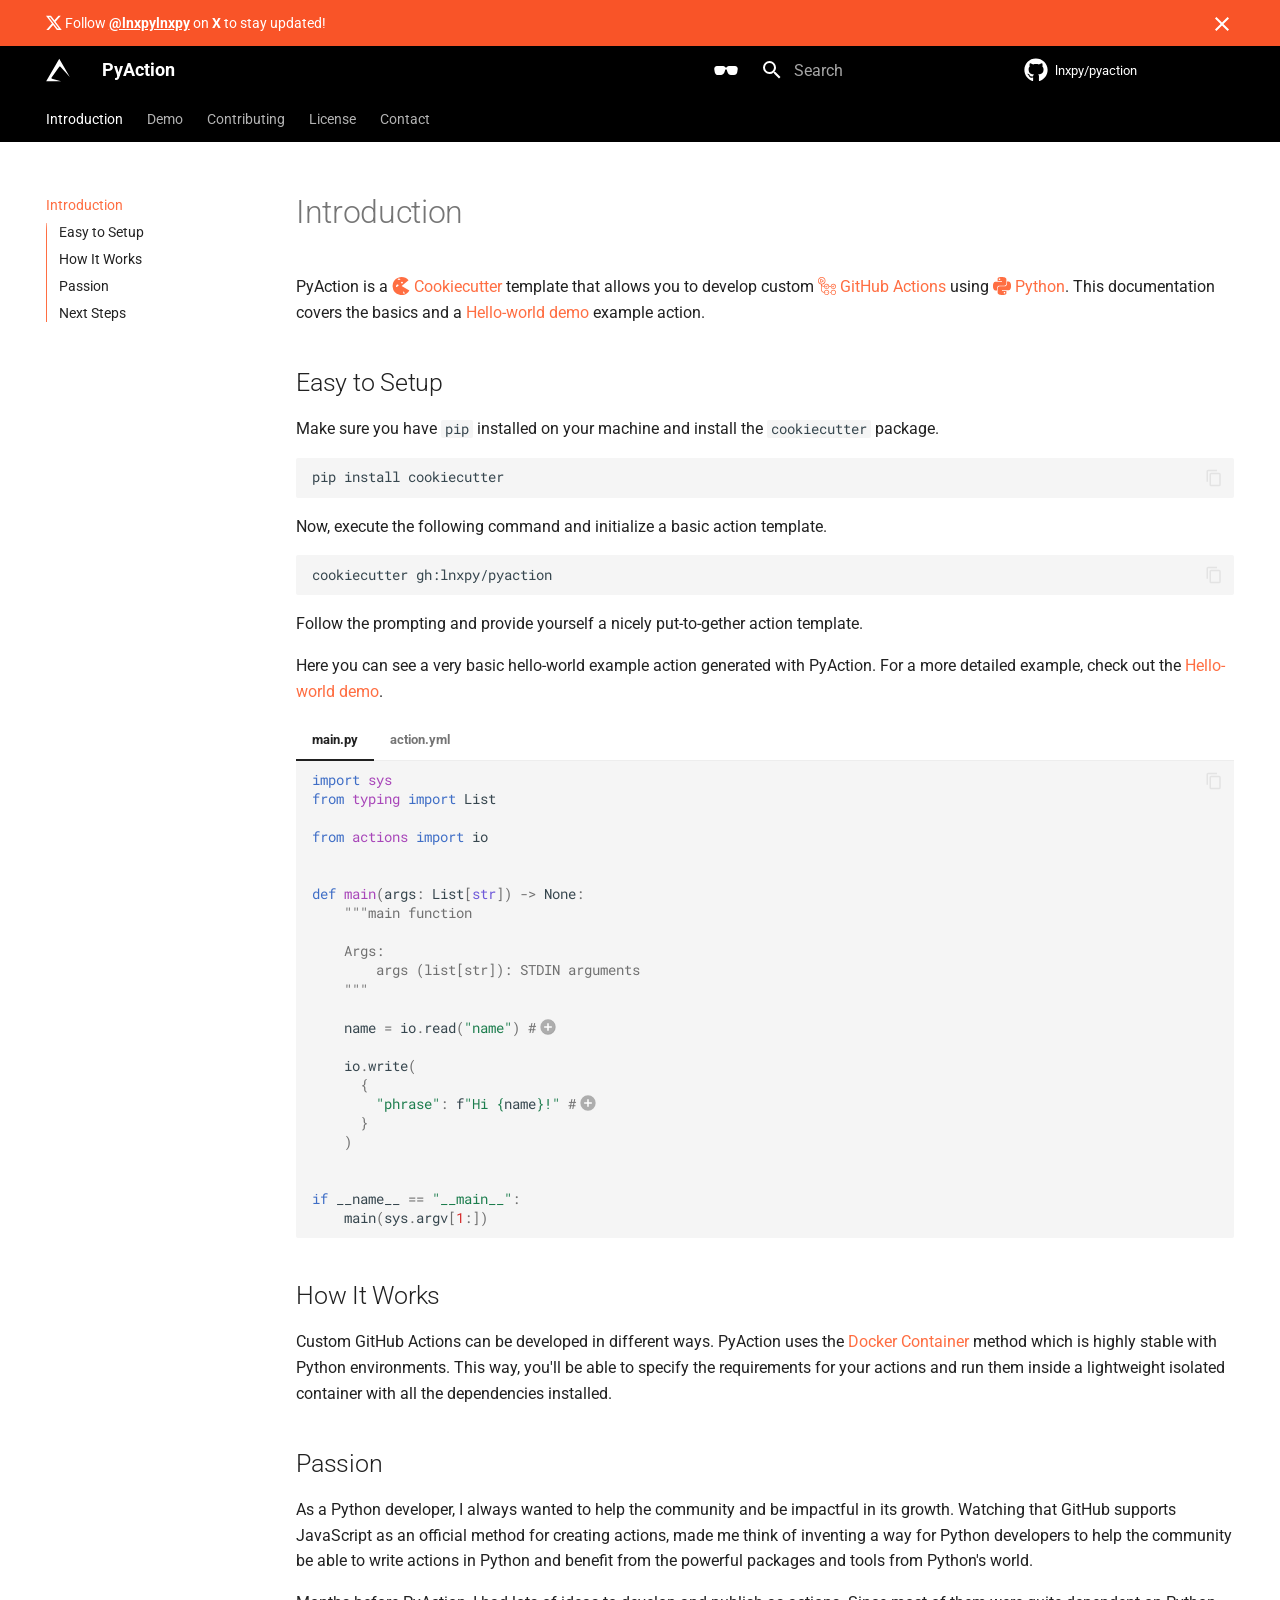
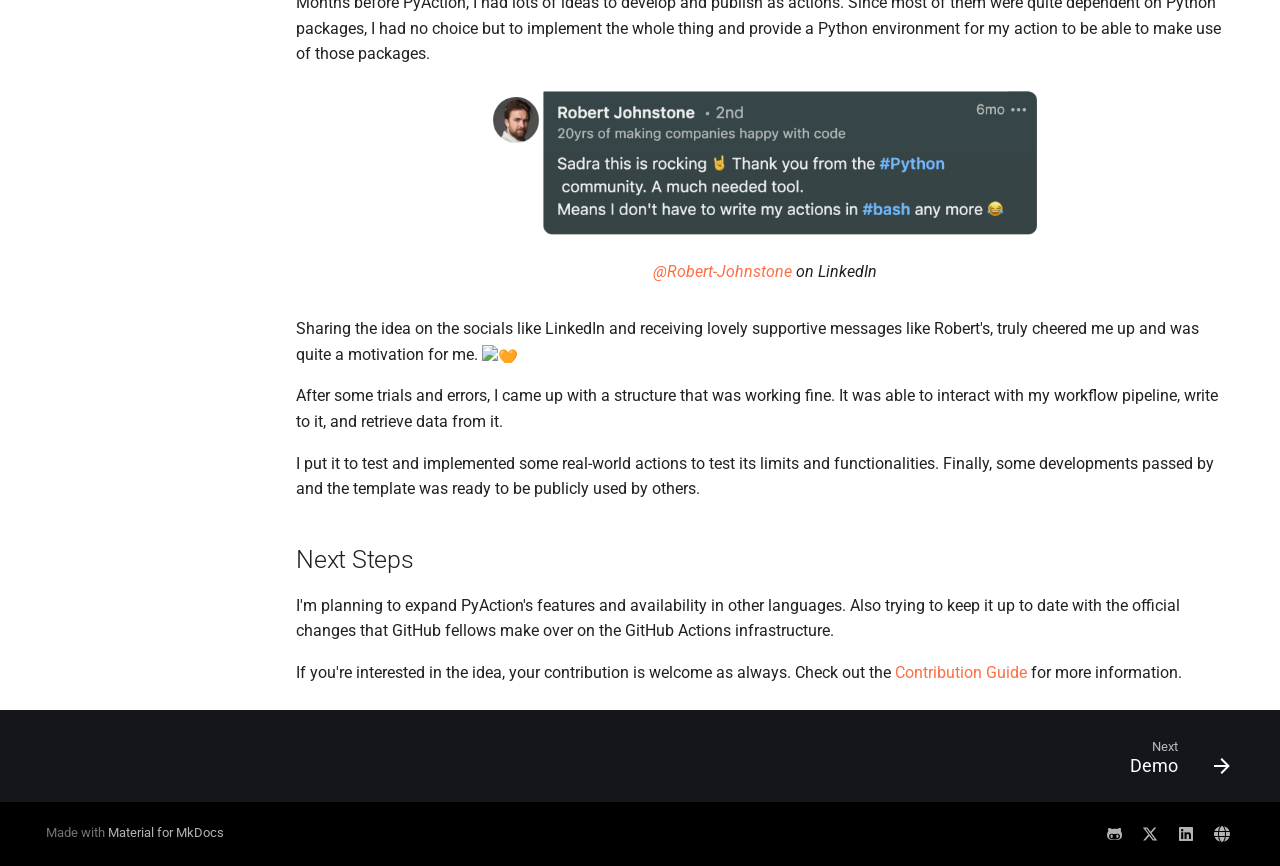
==== index.html @ 8b2521dd "Deployed dd504f0 with MkDocs version: 1.5.3" ====
<!doctype html>
<html lang="en" class="no-js">
  <head>
    
      <meta charset="utf-8">
      <meta name="viewport" content="width=device-width,initial-scale=1">
      
        <meta name="description" content="Create Github Actions in Python">
      
      
      
        <link rel="canonical" href="https://pyaction.imsadra.me/">
      
      
      
        <link rel="next" href="demo/">
      
      
      <link rel="icon" href="img/logo.svg">
      <meta name="generator" content="mkdocs-1.5.3, mkdocs-material-9.5.14">
    
    
      
        <title>Introduction - PyAction</title>
      
    
    
      <link rel="stylesheet" href="assets/stylesheets/main.10ba22f1.min.css">
      
        
        <link rel="stylesheet" href="assets/stylesheets/palette.06af60db.min.css">
      
      


    
    
      
    
    
      
        
        
        <link rel="preconnect" href="https://fonts.gstatic.com" crossorigin>
        <link rel="stylesheet" href="https://fonts.googleapis.com/css?family=Roboto:300,300i,400,400i,700,700i%7CRoboto+Mono:400,400i,700,700i&display=fallback">
        <style>:root{--md-text-font:"Roboto";--md-code-font:"Roboto Mono"}</style>
      
    
    
      <link rel="stylesheet" href="css/navbar.css">
    
    <script>__md_scope=new URL(".",location),__md_hash=e=>[...e].reduce((e,_)=>(e<<5)-e+_.charCodeAt(0),0),__md_get=(e,_=localStorage,t=__md_scope)=>JSON.parse(_.getItem(t.pathname+"."+e)),__md_set=(e,_,t=localStorage,a=__md_scope)=>{try{t.setItem(a.pathname+"."+e,JSON.stringify(_))}catch(e){}}</script>
    
      

    
    
      
        <meta  property="og:type"  content="website" >
      
        <meta  property="og:title"  content="Introduction" >
      
        <meta  property="og:description"  content="Create Github Actions in Python" >
      
        <meta  property="og:image"  content="https://pyaction.imsadra.me/assets/images/social/index.png" >
      
        <meta  property="og:image:type"  content="image/png" >
      
        <meta  property="og:image:width"  content="1200" >
      
        <meta  property="og:image:height"  content="630" >
      
        <meta  property="og:url"  content="https://pyaction.imsadra.me/" >
      
        <meta  name="twitter:card"  content="summary_large_image" >
      
        <meta  name="twitter:title"  content="Introduction" >
      
        <meta  name="twitter:description"  content="Create Github Actions in Python" >
      
        <meta  name="twitter:image"  content="https://pyaction.imsadra.me/assets/images/social/index.png" >
      
    
    
  </head>
  
  
    
    
      
    
    
    
    
    <body dir="ltr" data-md-color-scheme="default" data-md-color-primary="deep-orange" data-md-color-accent="deep-orange">
  
    
    <input class="md-toggle" data-md-toggle="drawer" type="checkbox" id="__drawer" autocomplete="off">
    <input class="md-toggle" data-md-toggle="search" type="checkbox" id="__search" autocomplete="off">
    <label class="md-overlay" for="__drawer"></label>
    <div data-md-component="skip">
      
        
        <a href="#easy-to-setup" class="md-skip">
          Skip to content
        </a>
      
    </div>
    <div data-md-component="announce">
      
        <aside class="md-banner">
          <div class="md-banner__inner md-grid md-typeset">
            
              <button class="md-banner__button md-icon" aria-label="Don't show this again">
                
                <svg xmlns="http://www.w3.org/2000/svg" viewBox="0 0 24 24"><path d="M19 6.41 17.59 5 12 10.59 6.41 5 5 6.41 10.59 12 5 17.59 6.41 19 12 13.41 17.59 19 19 17.59 13.41 12 19 6.41Z"/></svg>
              </button>
            
            
<span class="twemoji"><svg xmlns="http://www.w3.org/2000/svg" viewBox="0 0 24 24"><path d="M18.901 1.153h3.68l-8.04 9.19L24 22.846h-7.406l-5.8-7.584-6.638 7.584H.474l8.6-9.83L0 1.154h7.594l5.243 6.932ZM17.61 20.644h2.039L6.486 3.24H4.298Z"/></svg></span><span> Follow <a href="https://twitter.com/lnxpylnxpy"><strong>@lnxpylnxpy</strong></a> on <strong>X</strong> to stay updated!</span>

          </div>
          
            <script>var content,el=document.querySelector("[data-md-component=announce]");el&&(content=el.querySelector(".md-typeset"),__md_hash(content.innerHTML)===__md_get("__announce")&&(el.hidden=!0))</script>
          
        </aside>
      
    </div>
    
    
      

<header class="md-header" data-md-component="header">
  <nav class="md-header__inner md-grid" aria-label="Header">
    <a href="." title="PyAction" class="md-header__button md-logo" aria-label="PyAction" data-md-component="logo">
      
  <img src="img/logo.svg" alt="logo">

    </a>
    <label class="md-header__button md-icon" for="__drawer">
      
      <svg xmlns="http://www.w3.org/2000/svg" viewBox="0 0 24 24"><path d="M3 6h18v2H3V6m0 5h18v2H3v-2m0 5h18v2H3v-2Z"/></svg>
    </label>
    <div class="md-header__title" data-md-component="header-title">
      <div class="md-header__ellipsis">
        <div class="md-header__topic">
          <span class="md-ellipsis">
            PyAction
          </span>
        </div>
        <div class="md-header__topic" data-md-component="header-topic">
          <span class="md-ellipsis">
            
              Introduction
            
          </span>
        </div>
      </div>
    </div>
    
      
        <form class="md-header__option" data-md-component="palette">
  
    
    
    
    <input class="md-option" data-md-color-media="" data-md-color-scheme="default" data-md-color-primary="deep-orange" data-md-color-accent="deep-orange"  aria-label="Switch to dark mode"  type="radio" name="__palette" id="__palette_0">
    
      <label class="md-header__button md-icon" title="Switch to dark mode" for="__palette_1" hidden>
        <svg xmlns="http://www.w3.org/2000/svg" viewBox="0 0 24 24"><path d="M7 17H4C2.38 17 .96 15.74.76 14.14l-.5-2.99C.15 10.3.39 9.5.91 8.92 1.43 8.34 2.19 8 3 8h6c.83 0 1.58.35 2.06.96.11.15.21.31.29.49.43-.09.87-.09 1.29 0 .08-.18.18-.34.3-.49C13.41 8.35 14.16 8 15 8h6c.81 0 1.57.34 2.09.92.51.58.75 1.38.65 2.19l-.51 3.07C23.04 15.74 21.61 17 20 17h-3c-1.56 0-3.08-1.19-3.46-2.7l-.9-2.71c-.38-.28-.91-.28-1.29 0l-.92 2.78C10.07 15.82 8.56 17 7 17Z"/></svg>
      </label>
    
  
    
    
    
    <input class="md-option" data-md-color-media="" data-md-color-scheme="slate" data-md-color-primary="deep-orange" data-md-color-accent="deep-orange"  aria-label="Switch to light mode"  type="radio" name="__palette" id="__palette_1">
    
      <label class="md-header__button md-icon" title="Switch to light mode" for="__palette_0" hidden>
        <svg xmlns="http://www.w3.org/2000/svg" viewBox="0 0 24 24"><path d="M3 10c-.24 0-.45.09-.59.25-.14.15-.2.37-.17.61l.5 2.99C2.82 14.5 3.4 15 4 15h3c.64 0 1.36-.56 1.5-1.18l1.06-3.19c.04-.13.01-.32-.06-.44-.11-.12-.28-.19-.5-.19H3m4 7H4C2.38 17 .96 15.74.76 14.14l-.5-2.99C.15 10.3.39 9.5.91 8.92 1.43 8.34 2.19 8 3 8h6c.83 0 1.58.35 2.06.96.11.15.21.31.29.49.43-.09.87-.09 1.29 0 .08-.18.18-.34.3-.49C13.41 8.35 14.16 8 15 8h6c.81 0 1.57.34 2.09.92.51.58.75 1.38.65 2.19l-.51 3.07C23.04 15.74 21.61 17 20 17h-3c-1.56 0-3.08-1.19-3.46-2.7l-.9-2.71c-.38-.28-.91-.28-1.29 0l-.92 2.78C10.07 15.82 8.56 17 7 17m8-7c-.22 0-.39.07-.5.19-.08.12-.1.31-.05.51l1.01 3.05c.18.69.9 1.25 1.54 1.25h3c.59 0 1.18-.5 1.25-1.11l.51-3.07c.03-.2-.03-.42-.17-.57A.769.769 0 0 0 21 10h-6Z"/></svg>
      </label>
    
  
</form>
      
    
    
      <script>var media,input,key,value,palette=__md_get("__palette");if(palette&&palette.color){"(prefers-color-scheme)"===palette.color.media&&(media=matchMedia("(prefers-color-scheme: light)"),input=document.querySelector(media.matches?"[data-md-color-media='(prefers-color-scheme: light)']":"[data-md-color-media='(prefers-color-scheme: dark)']"),palette.color.media=input.getAttribute("data-md-color-media"),palette.color.scheme=input.getAttribute("data-md-color-scheme"),palette.color.primary=input.getAttribute("data-md-color-primary"),palette.color.accent=input.getAttribute("data-md-color-accent"));for([key,value]of Object.entries(palette.color))document.body.setAttribute("data-md-color-"+key,value)}</script>
    
    
    
      <label class="md-header__button md-icon" for="__search">
        
        <svg xmlns="http://www.w3.org/2000/svg" viewBox="0 0 24 24"><path d="M9.5 3A6.5 6.5 0 0 1 16 9.5c0 1.61-.59 3.09-1.56 4.23l.27.27h.79l5 5-1.5 1.5-5-5v-.79l-.27-.27A6.516 6.516 0 0 1 9.5 16 6.5 6.5 0 0 1 3 9.5 6.5 6.5 0 0 1 9.5 3m0 2C7 5 5 7 5 9.5S7 14 9.5 14 14 12 14 9.5 12 5 9.5 5Z"/></svg>
      </label>
      <div class="md-search" data-md-component="search" role="dialog">
  <label class="md-search__overlay" for="__search"></label>
  <div class="md-search__inner" role="search">
    <form class="md-search__form" name="search">
      <input type="text" class="md-search__input" name="query" aria-label="Search" placeholder="Search" autocapitalize="off" autocorrect="off" autocomplete="off" spellcheck="false" data-md-component="search-query" required>
      <label class="md-search__icon md-icon" for="__search">
        
        <svg xmlns="http://www.w3.org/2000/svg" viewBox="0 0 24 24"><path d="M9.5 3A6.5 6.5 0 0 1 16 9.5c0 1.61-.59 3.09-1.56 4.23l.27.27h.79l5 5-1.5 1.5-5-5v-.79l-.27-.27A6.516 6.516 0 0 1 9.5 16 6.5 6.5 0 0 1 3 9.5 6.5 6.5 0 0 1 9.5 3m0 2C7 5 5 7 5 9.5S7 14 9.5 14 14 12 14 9.5 12 5 9.5 5Z"/></svg>
        
        <svg xmlns="http://www.w3.org/2000/svg" viewBox="0 0 24 24"><path d="M20 11v2H8l5.5 5.5-1.42 1.42L4.16 12l7.92-7.92L13.5 5.5 8 11h12Z"/></svg>
      </label>
      <nav class="md-search__options" aria-label="Search">
        
        <button type="reset" class="md-search__icon md-icon" title="Clear" aria-label="Clear" tabindex="-1">
          
          <svg xmlns="http://www.w3.org/2000/svg" viewBox="0 0 24 24"><path d="M19 6.41 17.59 5 12 10.59 6.41 5 5 6.41 10.59 12 5 17.59 6.41 19 12 13.41 17.59 19 19 17.59 13.41 12 19 6.41Z"/></svg>
        </button>
      </nav>
      
    </form>
    <div class="md-search__output">
      <div class="md-search__scrollwrap" data-md-scrollfix>
        <div class="md-search-result" data-md-component="search-result">
          <div class="md-search-result__meta">
            Initializing search
          </div>
          <ol class="md-search-result__list" role="presentation"></ol>
        </div>
      </div>
    </div>
  </div>
</div>
    
    
      <div class="md-header__source">
        <a href="https://github.com/lnxpy/pyaction" title="Go to repository" class="md-source" data-md-component="source">
  <div class="md-source__icon md-icon">
    
    <svg xmlns="http://www.w3.org/2000/svg" viewBox="0 0 496 512"><!--! Font Awesome Free 6.5.1 by @fontawesome - https://fontawesome.com License - https://fontawesome.com/license/free (Icons: CC BY 4.0, Fonts: SIL OFL 1.1, Code: MIT License) Copyright 2023 Fonticons, Inc.--><path d="M165.9 397.4c0 2-2.3 3.6-5.2 3.6-3.3.3-5.6-1.3-5.6-3.6 0-2 2.3-3.6 5.2-3.6 3-.3 5.6 1.3 5.6 3.6zm-31.1-4.5c-.7 2 1.3 4.3 4.3 4.9 2.6 1 5.6 0 6.2-2s-1.3-4.3-4.3-5.2c-2.6-.7-5.5.3-6.2 2.3zm44.2-1.7c-2.9.7-4.9 2.6-4.6 4.9.3 2 2.9 3.3 5.9 2.6 2.9-.7 4.9-2.6 4.6-4.6-.3-1.9-3-3.2-5.9-2.9zM244.8 8C106.1 8 0 113.3 0 252c0 110.9 69.8 205.8 169.5 239.2 12.8 2.3 17.3-5.6 17.3-12.1 0-6.2-.3-40.4-.3-61.4 0 0-70 15-84.7-29.8 0 0-11.4-29.1-27.8-36.6 0 0-22.9-15.7 1.6-15.4 0 0 24.9 2 38.6 25.8 21.9 38.6 58.6 27.5 72.9 20.9 2.3-16 8.8-27.1 16-33.7-55.9-6.2-112.3-14.3-112.3-110.5 0-27.5 7.6-41.3 23.6-58.9-2.6-6.5-11.1-33.3 2.6-67.9 20.9-6.5 69 27 69 27 20-5.6 41.5-8.5 62.8-8.5s42.8 2.9 62.8 8.5c0 0 48.1-33.6 69-27 13.7 34.7 5.2 61.4 2.6 67.9 16 17.7 25.8 31.5 25.8 58.9 0 96.5-58.9 104.2-114.8 110.5 9.2 7.9 17 22.9 17 46.4 0 33.7-.3 75.4-.3 83.6 0 6.5 4.6 14.4 17.3 12.1C428.2 457.8 496 362.9 496 252 496 113.3 383.5 8 244.8 8zM97.2 352.9c-1.3 1-1 3.3.7 5.2 1.6 1.6 3.9 2.3 5.2 1 1.3-1 1-3.3-.7-5.2-1.6-1.6-3.9-2.3-5.2-1zm-10.8-8.1c-.7 1.3.3 2.9 2.3 3.9 1.6 1 3.6.7 4.3-.7.7-1.3-.3-2.9-2.3-3.9-2-.6-3.6-.3-4.3.7zm32.4 35.6c-1.6 1.3-1 4.3 1.3 6.2 2.3 2.3 5.2 2.6 6.5 1 1.3-1.3.7-4.3-1.3-6.2-2.2-2.3-5.2-2.6-6.5-1zm-11.4-14.7c-1.6 1-1.6 3.6 0 5.9 1.6 2.3 4.3 3.3 5.6 2.3 1.6-1.3 1.6-3.9 0-6.2-1.4-2.3-4-3.3-5.6-2z"/></svg>
  </div>
  <div class="md-source__repository">
    lnxpy/pyaction
  </div>
</a>
      </div>
    
  </nav>
  
</header>
    
    <div class="md-container" data-md-component="container">
      
      
        
          
            
<nav class="md-tabs" aria-label="Tabs" data-md-component="tabs">
  <div class="md-grid">
    <ul class="md-tabs__list">
      
        
  
  
    
  
  
    <li class="md-tabs__item md-tabs__item--active">
      <a href="." class="md-tabs__link">
        
  
    
  
  Introduction

      </a>
    </li>
  

      
        
  
  
  
    <li class="md-tabs__item">
      <a href="demo/" class="md-tabs__link">
        
  
    
  
  Demo

      </a>
    </li>
  

      
        
  
  
  
    <li class="md-tabs__item">
      <a href="contributing/" class="md-tabs__link">
        
  
    
  
  Contributing

      </a>
    </li>
  

      
        
  
  
  
    <li class="md-tabs__item">
      <a href="license/" class="md-tabs__link">
        
  
    
  
  License

      </a>
    </li>
  

      
        
  
  
  
    <li class="md-tabs__item">
      <a href="contact/" class="md-tabs__link">
        
  
    
  
  Contact

      </a>
    </li>
  

      
    </ul>
  </div>
</nav>
          
        
      
      <main class="md-main" data-md-component="main">
        <div class="md-main__inner md-grid">
          
            
              
              <div class="md-sidebar md-sidebar--primary" data-md-component="sidebar" data-md-type="navigation" >
                <div class="md-sidebar__scrollwrap">
                  <div class="md-sidebar__inner">
                    


  


  

<nav class="md-nav md-nav--primary md-nav--lifted md-nav--integrated" aria-label="Navigation" data-md-level="0">
  <label class="md-nav__title" for="__drawer">
    <a href="." title="PyAction" class="md-nav__button md-logo" aria-label="PyAction" data-md-component="logo">
      
  <img src="img/logo.svg" alt="logo">

    </a>
    PyAction
  </label>
  
    <div class="md-nav__source">
      <a href="https://github.com/lnxpy/pyaction" title="Go to repository" class="md-source" data-md-component="source">
  <div class="md-source__icon md-icon">
    
    <svg xmlns="http://www.w3.org/2000/svg" viewBox="0 0 496 512"><!--! Font Awesome Free 6.5.1 by @fontawesome - https://fontawesome.com License - https://fontawesome.com/license/free (Icons: CC BY 4.0, Fonts: SIL OFL 1.1, Code: MIT License) Copyright 2023 Fonticons, Inc.--><path d="M165.9 397.4c0 2-2.3 3.6-5.2 3.6-3.3.3-5.6-1.3-5.6-3.6 0-2 2.3-3.6 5.2-3.6 3-.3 5.6 1.3 5.6 3.6zm-31.1-4.5c-.7 2 1.3 4.3 4.3 4.9 2.6 1 5.6 0 6.2-2s-1.3-4.3-4.3-5.2c-2.6-.7-5.5.3-6.2 2.3zm44.2-1.7c-2.9.7-4.9 2.6-4.6 4.9.3 2 2.9 3.3 5.9 2.6 2.9-.7 4.9-2.6 4.6-4.6-.3-1.9-3-3.2-5.9-2.9zM244.8 8C106.1 8 0 113.3 0 252c0 110.9 69.8 205.8 169.5 239.2 12.8 2.3 17.3-5.6 17.3-12.1 0-6.2-.3-40.4-.3-61.4 0 0-70 15-84.7-29.8 0 0-11.4-29.1-27.8-36.6 0 0-22.9-15.7 1.6-15.4 0 0 24.9 2 38.6 25.8 21.9 38.6 58.6 27.5 72.9 20.9 2.3-16 8.8-27.1 16-33.7-55.9-6.2-112.3-14.3-112.3-110.5 0-27.5 7.6-41.3 23.6-58.9-2.6-6.5-11.1-33.3 2.6-67.9 20.9-6.5 69 27 69 27 20-5.6 41.5-8.5 62.8-8.5s42.8 2.9 62.8 8.5c0 0 48.1-33.6 69-27 13.7 34.7 5.2 61.4 2.6 67.9 16 17.7 25.8 31.5 25.8 58.9 0 96.5-58.9 104.2-114.8 110.5 9.2 7.9 17 22.9 17 46.4 0 33.7-.3 75.4-.3 83.6 0 6.5 4.6 14.4 17.3 12.1C428.2 457.8 496 362.9 496 252 496 113.3 383.5 8 244.8 8zM97.2 352.9c-1.3 1-1 3.3.7 5.2 1.6 1.6 3.9 2.3 5.2 1 1.3-1 1-3.3-.7-5.2-1.6-1.6-3.9-2.3-5.2-1zm-10.8-8.1c-.7 1.3.3 2.9 2.3 3.9 1.6 1 3.6.7 4.3-.7.7-1.3-.3-2.9-2.3-3.9-2-.6-3.6-.3-4.3.7zm32.4 35.6c-1.6 1.3-1 4.3 1.3 6.2 2.3 2.3 5.2 2.6 6.5 1 1.3-1.3.7-4.3-1.3-6.2-2.2-2.3-5.2-2.6-6.5-1zm-11.4-14.7c-1.6 1-1.6 3.6 0 5.9 1.6 2.3 4.3 3.3 5.6 2.3 1.6-1.3 1.6-3.9 0-6.2-1.4-2.3-4-3.3-5.6-2z"/></svg>
  </div>
  <div class="md-source__repository">
    lnxpy/pyaction
  </div>
</a>
    </div>
  
  <ul class="md-nav__list" data-md-scrollfix>
    
      
      
  
  
    
  
  
  
    <li class="md-nav__item md-nav__item--active">
      
      <input class="md-nav__toggle md-toggle" type="checkbox" id="__toc">
      
      
      
        <label class="md-nav__link md-nav__link--active" for="__toc">
          
  
  <span class="md-ellipsis">
    Introduction
  </span>
  

          <span class="md-nav__icon md-icon"></span>
        </label>
      
      <a href="." class="md-nav__link md-nav__link--active">
        
  
  <span class="md-ellipsis">
    Introduction
  </span>
  

      </a>
      
        

<nav class="md-nav md-nav--secondary" aria-label="Table of contents">
  
  
  
  
    <label class="md-nav__title" for="__toc">
      <span class="md-nav__icon md-icon"></span>
      Table of contents
    </label>
    <ul class="md-nav__list" data-md-component="toc" data-md-scrollfix>
      
        <li class="md-nav__item">
  <a href="#easy-to-setup" class="md-nav__link">
    <span class="md-ellipsis">
      Easy to Setup
    </span>
  </a>
  
</li>
      
        <li class="md-nav__item">
  <a href="#how-it-works" class="md-nav__link">
    <span class="md-ellipsis">
      How It Works
    </span>
  </a>
  
</li>
      
        <li class="md-nav__item">
  <a href="#passion" class="md-nav__link">
    <span class="md-ellipsis">
      Passion
    </span>
  </a>
  
</li>
      
        <li class="md-nav__item">
  <a href="#next-steps" class="md-nav__link">
    <span class="md-ellipsis">
      Next Steps
    </span>
  </a>
  
</li>
      
    </ul>
  
</nav>
      
    </li>
  

    
      
      
  
  
  
  
    <li class="md-nav__item">
      <a href="demo/" class="md-nav__link">
        
  
  <span class="md-ellipsis">
    Demo
  </span>
  

      </a>
    </li>
  

    
      
      
  
  
  
  
    <li class="md-nav__item">
      <a href="contributing/" class="md-nav__link">
        
  
  <span class="md-ellipsis">
    Contributing
  </span>
  

      </a>
    </li>
  

    
      
      
  
  
  
  
    <li class="md-nav__item">
      <a href="license/" class="md-nav__link">
        
  
  <span class="md-ellipsis">
    License
  </span>
  

      </a>
    </li>
  

    
      
      
  
  
  
  
    <li class="md-nav__item">
      <a href="contact/" class="md-nav__link">
        
  
  <span class="md-ellipsis">
    Contact
  </span>
  

      </a>
    </li>
  

    
  </ul>
</nav>
                  </div>
                </div>
              </div>
            
            
          
          
            <div class="md-content" data-md-component="content">
              <article class="md-content__inner md-typeset">
                
                  

  
  


  <h1>Introduction</h1>

<p>PyAction is a <a href="https://cookiecutter.io"><span class="twemoji"><svg xmlns="http://www.w3.org/2000/svg" viewBox="0 0 24 24"><path d="M12.806 0a12 12 0 0 0-4.512.885A12 12 0 0 0 .858 12.978a12 12 0 0 0 9.303 10.724 12 12 0 0 0 13.021-5.656L12.817 12l9.244-7.65A12 12 0 0 0 12.806 0zM9.218 2.143c.34-.003.701.123 1.193.378.847.437 1.013 1.027.36 1.277-.487.187-2.457.177-2.932-.015-.526-.212-.38-.781.32-1.24.402-.263.72-.396 1.059-.4zm4.077 4.052a1.292 1.292 0 0 1 .022 0 1.292 1.292 0 0 1 1.292 1.291 1.292 1.292 0 0 1-1.292 1.292 1.292 1.292 0 0 1-1.292-1.292 1.292 1.292 0 0 1 1.27-1.291zm-6.259 3.8c1.033 0 1.788.434 1.788 1.028 0 .694-1.961 2.384-2.766 2.384-.365 0-.727-.166-.804-.368-.078-.203.117-.97.434-1.706.505-1.176.67-1.338 1.348-1.338zm8.637 9.187c.372 0 1.362 2.316 1.186 2.775-.201.524-1.046.467-1.564-.105-.676-.747-.404-2.67.378-2.67z"/></svg></span> Cookiecutter</a> template that allows you to develop custom <a href="https://docs.github.com/en/actions"><span class="twemoji"><svg xmlns="http://www.w3.org/2000/svg" viewBox="0 0 24 24"><path d="M10.984 13.836a.5.5 0 0 1-.353-.146l-.745-.743a.5.5 0 1 1 .706-.708l.392.391 1.181-1.18a.5.5 0 0 1 .708.707l-1.535 1.533a.504.504 0 0 1-.354.146zm9.353-.147 1.534-1.532a.5.5 0 0 0-.707-.707l-1.181 1.18-.392-.391a.5.5 0 1 0-.706.708l.746.743a.497.497 0 0 0 .706-.001zM4.527 7.452l2.557-1.585A1 1 0 0 0 7.09 4.17L4.533 2.56A1 1 0 0 0 3 3.406v3.196a1.001 1.001 0 0 0 1.527.85zm2.03-2.436L4 6.602V3.406l2.557 1.61zM24 12.5c0 1.93-1.57 3.5-3.5 3.5a3.503 3.503 0 0 1-3.46-3h-2.08a3.503 3.503 0 0 1-3.46 3 3.502 3.502 0 0 1-3.46-3h-.558c-.972 0-1.85-.399-2.482-1.042V17c0 1.654 1.346 3 3 3h.04c.244-1.693 1.7-3 3.46-3 1.93 0 3.5 1.57 3.5 3.5S13.43 24 11.5 24a3.502 3.502 0 0 1-3.46-3H8c-2.206 0-4-1.794-4-4V9.899A5.008 5.008 0 0 1 0 5c0-2.757 2.243-5 5-5s5 2.243 5 5a5.005 5.005 0 0 1-4.952 4.998A2.482 2.482 0 0 0 7.482 12h.558c.244-1.693 1.7-3 3.46-3a3.502 3.502 0 0 1 3.46 3h2.08a3.503 3.503 0 0 1 3.46-3c1.93 0 3.5 1.57 3.5 3.5zm-15 8c0 1.378 1.122 2.5 2.5 2.5s2.5-1.122 2.5-2.5-1.122-2.5-2.5-2.5S9 19.122 9 20.5zM5 9c2.206 0 4-1.794 4-4S7.206 1 5 1 1 2.794 1 5s1.794 4 4 4zm9 3.5c0-1.378-1.122-2.5-2.5-2.5S9 11.122 9 12.5s1.122 2.5 2.5 2.5 2.5-1.122 2.5-2.5zm9 0c0-1.378-1.122-2.5-2.5-2.5S18 11.122 18 12.5s1.122 2.5 2.5 2.5 2.5-1.122 2.5-2.5zm-13 8a.5.5 0 1 0 1 0 .5.5 0 0 0-1 0zm2 0a.5.5 0 1 0 1 0 .5.5 0 0 0-1 0zm12 0c0 1.93-1.57 3.5-3.5 3.5a3.503 3.503 0 0 1-3.46-3.002c-.007.001-.013.005-.021.005l-.506.017h-.017a.5.5 0 0 1-.016-.999l.506-.017c.018-.002.035.006.052.007A3.503 3.503 0 0 1 20.5 17c1.93 0 3.5 1.57 3.5 3.5zm-1 0c0-1.378-1.122-2.5-2.5-2.5S18 19.122 18 20.5s1.122 2.5 2.5 2.5 2.5-1.122 2.5-2.5z"/></svg></span> GitHub Actions</a> using <a href="https://python.org/"><span class="twemoji"><svg xmlns="http://www.w3.org/2000/svg" viewBox="0 0 24 24"><path d="m14.25.18.9.2.73.26.59.3.45.32.34.34.25.34.16.33.1.3.04.26.02.2-.01.13V8.5l-.05.63-.13.55-.21.46-.26.38-.3.31-.33.25-.35.19-.35.14-.33.1-.3.07-.26.04-.21.02H8.77l-.69.05-.59.14-.5.22-.41.27-.33.32-.27.35-.2.36-.15.37-.1.35-.07.32-.04.27-.02.21v3.06H3.17l-.21-.03-.28-.07-.32-.12-.35-.18-.36-.26-.36-.36-.35-.46-.32-.59-.28-.73-.21-.88-.14-1.05-.05-1.23.06-1.22.16-1.04.24-.87.32-.71.36-.57.4-.44.42-.33.42-.24.4-.16.36-.1.32-.05.24-.01h.16l.06.01h8.16v-.83H6.18l-.01-2.75-.02-.37.05-.34.11-.31.17-.28.25-.26.31-.23.38-.2.44-.18.51-.15.58-.12.64-.1.71-.06.77-.04.84-.02 1.27.05zm-6.3 1.98-.23.33-.08.41.08.41.23.34.33.22.41.09.41-.09.33-.22.23-.34.08-.41-.08-.41-.23-.33-.33-.22-.41-.09-.41.09zm13.09 3.95.28.06.32.12.35.18.36.27.36.35.35.47.32.59.28.73.21.88.14 1.04.05 1.23-.06 1.23-.16 1.04-.24.86-.32.71-.36.57-.4.45-.42.33-.42.24-.4.16-.36.09-.32.05-.24.02-.16-.01h-8.22v.82h5.84l.01 2.76.02.36-.05.34-.11.31-.17.29-.25.25-.31.24-.38.2-.44.17-.51.15-.58.13-.64.09-.71.07-.77.04-.84.01-1.27-.04-1.07-.14-.9-.2-.73-.25-.59-.3-.45-.33-.34-.34-.25-.34-.16-.33-.1-.3-.04-.25-.02-.2.01-.13v-5.34l.05-.64.13-.54.21-.46.26-.38.3-.32.33-.24.35-.2.35-.14.33-.1.3-.06.26-.04.21-.02.13-.01h5.84l.69-.05.59-.14.5-.21.41-.28.33-.32.27-.35.2-.36.15-.36.1-.35.07-.32.04-.28.02-.21V6.07h2.09l.14.01zm-6.47 14.25-.23.33-.08.41.08.41.23.33.33.23.41.08.41-.08.33-.23.23-.33.08-.41-.08-.41-.23-.33-.33-.23-.41-.08-.41.08z"/></svg></span> Python</a>. This documentation covers the basics and a <a href="demo/">Hello-world demo</a> example action.</p>
<h2 id="easy-to-setup">Easy to Setup</h2>
<p>Make sure you have <code>pip</code> installed on your machine and install the <code>cookiecutter</code> package.</p>
<div class="language-text highlight"><pre><span></span><code><span id="__span-0-1"><a id="__codelineno-0-1" name="__codelineno-0-1" href="#__codelineno-0-1"></a>pip install cookiecutter
</span></code></pre></div>
<p>Now, execute the following command and initialize a basic action template.
<div class="language-text highlight"><pre><span></span><code><span id="__span-1-1"><a id="__codelineno-1-1" name="__codelineno-1-1" href="#__codelineno-1-1"></a>cookiecutter gh:lnxpy/pyaction
</span></code></pre></div></p>
<p>Follow the prompting and provide yourself a nicely put-to-gether action template.</p>
<p>Here you can see a very basic hello-world example action generated with PyAction. For a more detailed example, check out the <a href="demo/">Hello-world demo</a>.</p>
<div class="tabbed-set tabbed-alternate" data-tabs="1:2"><input checked="checked" id="__tabbed_1_1" name="__tabbed_1" type="radio" /><input id="__tabbed_1_2" name="__tabbed_1" type="radio" /><div class="tabbed-labels"><label for="__tabbed_1_1">main.py</label><label for="__tabbed_1_2">action.yml</label></div>
<div class="tabbed-content">
<div class="tabbed-block">
<div class="language-py highlight"><pre><span></span><code><span id="__span-2-1"><a id="__codelineno-2-1" name="__codelineno-2-1" href="#__codelineno-2-1"></a><span class="kn">import</span> <span class="nn">sys</span>
</span><span id="__span-2-2"><a id="__codelineno-2-2" name="__codelineno-2-2" href="#__codelineno-2-2"></a><span class="kn">from</span> <span class="nn">typing</span> <span class="kn">import</span> <span class="n">List</span>
</span><span id="__span-2-3"><a id="__codelineno-2-3" name="__codelineno-2-3" href="#__codelineno-2-3"></a>
</span><span id="__span-2-4"><a id="__codelineno-2-4" name="__codelineno-2-4" href="#__codelineno-2-4"></a><span class="kn">from</span> <span class="nn">actions</span> <span class="kn">import</span> <span class="n">io</span>
</span><span id="__span-2-5"><a id="__codelineno-2-5" name="__codelineno-2-5" href="#__codelineno-2-5"></a>
</span><span id="__span-2-6"><a id="__codelineno-2-6" name="__codelineno-2-6" href="#__codelineno-2-6"></a>
</span><span id="__span-2-7"><a id="__codelineno-2-7" name="__codelineno-2-7" href="#__codelineno-2-7"></a><span class="k">def</span> <span class="nf">main</span><span class="p">(</span><span class="n">args</span><span class="p">:</span> <span class="n">List</span><span class="p">[</span><span class="nb">str</span><span class="p">])</span> <span class="o">-&gt;</span> <span class="kc">None</span><span class="p">:</span>
</span><span id="__span-2-8"><a id="__codelineno-2-8" name="__codelineno-2-8" href="#__codelineno-2-8"></a><span class="w">    </span><span class="sd">&quot;&quot;&quot;main function</span>
</span><span id="__span-2-9"><a id="__codelineno-2-9" name="__codelineno-2-9" href="#__codelineno-2-9"></a>
</span><span id="__span-2-10"><a id="__codelineno-2-10" name="__codelineno-2-10" href="#__codelineno-2-10"></a><span class="sd">    Args:</span>
</span><span id="__span-2-11"><a id="__codelineno-2-11" name="__codelineno-2-11" href="#__codelineno-2-11"></a><span class="sd">        args (list[str]): STDIN arguments</span>
</span><span id="__span-2-12"><a id="__codelineno-2-12" name="__codelineno-2-12" href="#__codelineno-2-12"></a><span class="sd">    &quot;&quot;&quot;</span>
</span><span id="__span-2-13"><a id="__codelineno-2-13" name="__codelineno-2-13" href="#__codelineno-2-13"></a>
</span><span id="__span-2-14"><a id="__codelineno-2-14" name="__codelineno-2-14" href="#__codelineno-2-14"></a>    <span class="n">name</span> <span class="o">=</span> <span class="n">io</span><span class="o">.</span><span class="n">read</span><span class="p">(</span><span class="s2">&quot;name&quot;</span><span class="p">)</span> <span class="c1">#(1)</span>
</span><span id="__span-2-15"><a id="__codelineno-2-15" name="__codelineno-2-15" href="#__codelineno-2-15"></a>
</span><span id="__span-2-16"><a id="__codelineno-2-16" name="__codelineno-2-16" href="#__codelineno-2-16"></a>    <span class="n">io</span><span class="o">.</span><span class="n">write</span><span class="p">(</span>
</span><span id="__span-2-17"><a id="__codelineno-2-17" name="__codelineno-2-17" href="#__codelineno-2-17"></a>      <span class="p">{</span>
</span><span id="__span-2-18"><a id="__codelineno-2-18" name="__codelineno-2-18" href="#__codelineno-2-18"></a>        <span class="s2">&quot;phrase&quot;</span><span class="p">:</span> <span class="sa">f</span><span class="s2">&quot;Hi </span><span class="si">{</span><span class="n">name</span><span class="si">}</span><span class="s2">!&quot;</span> <span class="c1">#(2)</span>
</span><span id="__span-2-19"><a id="__codelineno-2-19" name="__codelineno-2-19" href="#__codelineno-2-19"></a>      <span class="p">}</span>
</span><span id="__span-2-20"><a id="__codelineno-2-20" name="__codelineno-2-20" href="#__codelineno-2-20"></a>    <span class="p">)</span>
</span><span id="__span-2-21"><a id="__codelineno-2-21" name="__codelineno-2-21" href="#__codelineno-2-21"></a>
</span><span id="__span-2-22"><a id="__codelineno-2-22" name="__codelineno-2-22" href="#__codelineno-2-22"></a>
</span><span id="__span-2-23"><a id="__codelineno-2-23" name="__codelineno-2-23" href="#__codelineno-2-23"></a><span class="k">if</span> <span class="vm">__name__</span> <span class="o">==</span> <span class="s2">&quot;__main__&quot;</span><span class="p">:</span>
</span><span id="__span-2-24"><a id="__codelineno-2-24" name="__codelineno-2-24" href="#__codelineno-2-24"></a>    <span class="n">main</span><span class="p">(</span><span class="n">sys</span><span class="o">.</span><span class="n">argv</span><span class="p">[</span><span class="mi">1</span><span class="p">:])</span>
</span></code></pre></div>
<ol>
<li>
<p>This is how we read the input parameters from <code>with</code> statement in <code>.github/workflows/main.yml</code>:</p>
<div class="language-yaml highlight"><table class="highlighttable"><tr><th colspan="2" class="filename"><span class="filename">.github/workflows/main.yml</span></th></tr><tr><td class="linenos"><div class="linenodiv"><pre><span></span><span class="normal"><a href="#__codelineno-3-1">1</a></span>
<span class="normal"><a href="#__codelineno-3-2">2</a></span>
<span class="normal"><a href="#__codelineno-3-3">3</a></span>
<span class="normal"><a href="#__codelineno-3-4">4</a></span></pre></div></td><td class="code"><div><pre><span></span><code><span id="__span-3-1"><a id="__codelineno-3-1" name="__codelineno-3-1"></a><span class="nt">steps</span><span class="p">:</span>
</span><span id="__span-3-2"><a id="__codelineno-3-2" name="__codelineno-3-2"></a><span class="w">  </span><span class="p p-Indicator">-</span><span class="w"> </span><span class="nt">uses</span><span class="p">:</span><span class="w"> </span><span class="l l-Scalar l-Scalar-Plain">you/your-action</span>
</span><span id="__span-3-3"><a id="__codelineno-3-3" name="__codelineno-3-3"></a><span class="w">    </span><span class="nt">with</span><span class="p">:</span>
</span><span id="__span-3-4"><a id="__codelineno-3-4" name="__codelineno-3-4"></a><span class="hll"><span class="w">      </span><span class="nt">name</span><span class="p">:</span><span class="w"> </span><span class="l l-Scalar l-Scalar-Plain">John</span>
</span></span></code></pre></div></td></tr></table></div>
</li>
<li>
<p>Here is how we return data to the workflow, store it as an environment variable, and use it as input for other steps of the workflow.</p>
<div class="language-yaml highlight"><table class="highlighttable"><tr><th colspan="2" class="filename"><span class="filename">.github/workflows/main.yml</span></th></tr><tr><td class="linenos"><div class="linenodiv"><pre><span></span><span class="normal"><a href="#__codelineno-4-1"> 1</a></span>
<span class="normal"><a href="#__codelineno-4-2"> 2</a></span>
<span class="normal"><a href="#__codelineno-4-3"> 3</a></span>
<span class="normal"><a href="#__codelineno-4-4"> 4</a></span>
<span class="normal"><a href="#__codelineno-4-5"> 5</a></span>
<span class="normal"><a href="#__codelineno-4-6"> 6</a></span>
<span class="normal"><a href="#__codelineno-4-7"> 7</a></span>
<span class="normal"><a href="#__codelineno-4-8"> 8</a></span>
<span class="normal"><a href="#__codelineno-4-9"> 9</a></span>
<span class="normal"><a href="#__codelineno-4-10">10</a></span></pre></div></td><td class="code"><div><pre><span></span><code><span id="__span-4-1"><a id="__codelineno-4-1" name="__codelineno-4-1"></a><span class="nt">steps</span><span class="p">:</span>
</span><span id="__span-4-2"><a id="__codelineno-4-2" name="__codelineno-4-2"></a><span class="hll"><span class="w">  </span><span class="p p-Indicator">-</span><span class="w"> </span><span class="nt">id</span><span class="p">:</span><span class="w"> </span><span class="l l-Scalar l-Scalar-Plain">greetings</span>
</span></span><span id="__span-4-3"><a id="__codelineno-4-3" name="__codelineno-4-3"></a><span class="w">    </span><span class="nt">name</span><span class="p">:</span><span class="w"> </span><span class="l l-Scalar l-Scalar-Plain">Using your-action</span>
</span><span id="__span-4-4"><a id="__codelineno-4-4" name="__codelineno-4-4"></a><span class="w">    </span><span class="nt">uses</span><span class="p">:</span><span class="w"> </span><span class="l l-Scalar l-Scalar-Plain">you/your-action</span>
</span><span id="__span-4-5"><a id="__codelineno-4-5" name="__codelineno-4-5"></a><span class="w">    </span><span class="nt">with</span><span class="p">:</span>
</span><span id="__span-4-6"><a id="__codelineno-4-6" name="__codelineno-4-6"></a><span class="hll"><span class="w">      </span><span class="nt">name</span><span class="p">:</span><span class="w"> </span><span class="l l-Scalar l-Scalar-Plain">John</span>
</span></span><span id="__span-4-7"><a id="__codelineno-4-7" name="__codelineno-4-7"></a>
</span><span id="__span-4-8"><a id="__codelineno-4-8" name="__codelineno-4-8"></a><span class="w">  </span><span class="p p-Indicator">-</span><span class="w"> </span><span class="nt">name</span><span class="p">:</span><span class="w"> </span><span class="l l-Scalar l-Scalar-Plain">Echo message</span>
</span><span id="__span-4-9"><a id="__codelineno-4-9" name="__codelineno-4-9"></a><span class="w">    </span><span class="nt">run</span><span class="p">:</span><span class="w"> </span><span class="p p-Indicator">|</span>
</span><span id="__span-4-10"><a id="__codelineno-4-10" name="__codelineno-4-10"></a><span class="hll"><span class="w">      </span><span class="no">echo ${{ steps.greetings.outputs.phrase }}</span>
</span></span></code></pre></div></td></tr></table></div>
</li>
</ol>
</div>
<div class="tabbed-block">
<div class="language-yaml highlight"><pre><span></span><code><span id="__span-5-1"><a id="__codelineno-5-1" name="__codelineno-5-1" href="#__codelineno-5-1"></a><span class="nt">name</span><span class="p">:</span><span class="w"> </span><span class="l l-Scalar l-Scalar-Plain">Greetings Action</span>
</span><span id="__span-5-2"><a id="__codelineno-5-2" name="__codelineno-5-2" href="#__codelineno-5-2"></a><span class="nt">description</span><span class="p">:</span><span class="w"> </span><span class="l l-Scalar l-Scalar-Plain">This action greets whoever runs it</span>
</span><span id="__span-5-3"><a id="__codelineno-5-3" name="__codelineno-5-3" href="#__codelineno-5-3"></a><span class="nt">author</span><span class="p">:</span><span class="w"> </span><span class="l l-Scalar l-Scalar-Plain">John Doe</span>
</span><span id="__span-5-4"><a id="__codelineno-5-4" name="__codelineno-5-4" href="#__codelineno-5-4"></a>
</span><span id="__span-5-5"><a id="__codelineno-5-5" name="__codelineno-5-5" href="#__codelineno-5-5"></a><span class="nt">branding</span><span class="p">:</span>
</span><span id="__span-5-6"><a id="__codelineno-5-6" name="__codelineno-5-6" href="#__codelineno-5-6"></a><span class="w">  </span><span class="nt">icon</span><span class="p">:</span><span class="w"> </span><span class="l l-Scalar l-Scalar-Plain">check</span>
</span><span id="__span-5-7"><a id="__codelineno-5-7" name="__codelineno-5-7" href="#__codelineno-5-7"></a><span class="w">  </span><span class="nt">color</span><span class="p">:</span><span class="w"> </span><span class="l l-Scalar l-Scalar-Plain">blue</span>
</span><span id="__span-5-8"><a id="__codelineno-5-8" name="__codelineno-5-8" href="#__codelineno-5-8"></a>
</span><span id="__span-5-9"><a id="__codelineno-5-9" name="__codelineno-5-9" href="#__codelineno-5-9"></a><span class="nt">runs</span><span class="p">:</span>
</span><span id="__span-5-10"><a id="__codelineno-5-10" name="__codelineno-5-10" href="#__codelineno-5-10"></a><span class="w">  </span><span class="nt">using</span><span class="p">:</span><span class="w"> </span><span class="l l-Scalar l-Scalar-Plain">docker</span>
</span><span id="__span-5-11"><a id="__codelineno-5-11" name="__codelineno-5-11" href="#__codelineno-5-11"></a><span class="w">  </span><span class="nt">image</span><span class="p">:</span><span class="w"> </span><span class="l l-Scalar l-Scalar-Plain">Dockerfile</span>
</span><span id="__span-5-12"><a id="__codelineno-5-12" name="__codelineno-5-12" href="#__codelineno-5-12"></a>
</span><span id="__span-5-13"><a id="__codelineno-5-13" name="__codelineno-5-13" href="#__codelineno-5-13"></a><span class="c1"># == inputs and outputs ==</span>
</span><span id="__span-5-14"><a id="__codelineno-5-14" name="__codelineno-5-14" href="#__codelineno-5-14"></a>
</span><span id="__span-5-15"><a id="__codelineno-5-15" name="__codelineno-5-15" href="#__codelineno-5-15"></a><span class="nt">inputs</span><span class="p">:</span>
</span><span id="__span-5-16"><a id="__codelineno-5-16" name="__codelineno-5-16" href="#__codelineno-5-16"></a><span class="w">  </span><span class="nt">name</span><span class="p">:</span>
</span><span id="__span-5-17"><a id="__codelineno-5-17" name="__codelineno-5-17" href="#__codelineno-5-17"></a><span class="w">    </span><span class="nt">required</span><span class="p">:</span><span class="w"> </span><span class="l l-Scalar l-Scalar-Plain">false</span>
</span><span id="__span-5-18"><a id="__codelineno-5-18" name="__codelineno-5-18" href="#__codelineno-5-18"></a><span class="w">    </span><span class="nt">description</span><span class="p">:</span><span class="w"> </span><span class="l l-Scalar l-Scalar-Plain">the person/thing you want to greet</span>
</span><span id="__span-5-19"><a id="__codelineno-5-19" name="__codelineno-5-19" href="#__codelineno-5-19"></a><span class="w">    </span><span class="nt">default</span><span class="p">:</span><span class="w"> </span><span class="l l-Scalar l-Scalar-Plain">World</span>
</span><span id="__span-5-20"><a id="__codelineno-5-20" name="__codelineno-5-20" href="#__codelineno-5-20"></a>
</span><span id="__span-5-21"><a id="__codelineno-5-21" name="__codelineno-5-21" href="#__codelineno-5-21"></a><span class="nt">outputs</span><span class="p">:</span>
</span><span id="__span-5-22"><a id="__codelineno-5-22" name="__codelineno-5-22" href="#__codelineno-5-22"></a><span class="w">  </span><span class="nt">phrase</span><span class="p">:</span>
</span><span id="__span-5-23"><a id="__codelineno-5-23" name="__codelineno-5-23" href="#__codelineno-5-23"></a><span class="w">    </span><span class="nt">description</span><span class="p">:</span><span class="w"> </span><span class="l l-Scalar l-Scalar-Plain">output variable</span>
</span></code></pre></div>
</div>
</div>
</div>
<h2 id="how-it-works">How It Works</h2>
<p>Custom GitHub Actions can be developed in different ways. PyAction uses the <a href="https://docs.github.com/en/actions/creating-actions/about-custom-actions#docker-container-actions">Docker Container</a> method which is highly stable with Python environments. This way, you'll be able to specify the requirements for your actions and run them inside a lightweight isolated container with all the dependencies installed.</p>
<h2 id="passion">Passion</h2>
<p>As a Python developer, I always wanted to help the community and be impactful in its growth. Watching that GitHub supports JavaScript as an official method for creating actions, made me think of inventing a way for Python developers to help the community be able to write actions in Python and benefit from the powerful packages and tools from Python's world.</p>
<p>Months before PyAction, I had lots of ideas to develop and publish as actions. Since most of them were quite dependent on Python packages, I had no choice but to implement the whole thing and provide a Python environment for my action to be able to make use of those packages.</p>
<figure>
  <img alt="Image title" src="img/comment.png" width="550" />
  <figcaption><a href="https://www.linkedin.com/in/robert-arthur-johnstone/">@Robert-Johnstone</a> on LinkedIn</figcaption>
</figure>
<p>Sharing the idea on the socials like LinkedIn and receiving lovely supportive messages like Robert's, truly cheered me up and was quite a motivation for me. <img alt="🧡" class="twemoji" src="https://cdn.jsdelivr.net/gh/jdecked/twemoji@15.0.3/assets/svg/1f9e1.svg" title=":orange_heart:" /></p>
<p>After some trials and errors, I came up with a structure that was working fine. It was able to interact with my workflow pipeline, write to it, and retrieve data from it.</p>
<p>I put it to test and implemented some real-world actions to test its limits and functionalities. Finally, some developments passed by and the template was ready to be publicly used by others.</p>
<h2 id="next-steps">Next Steps</h2>
<p>I'm planning to expand PyAction's features and availability in other languages. Also trying to keep it up to date with the official changes that GitHub fellows make over on the GitHub Actions infrastructure.</p>
<p>If you're interested in the idea, your contribution is welcome as always. Check out the <a href="contributing/">Contribution Guide</a> for more information.</p>







  
  






                
              </article>
            </div>
          
          
<script>var target=document.getElementById(location.hash.slice(1));target&&target.name&&(target.checked=target.name.startsWith("__tabbed_"))</script>
        </div>
        
      </main>
      
        <footer class="md-footer">
  
    
      
      <nav class="md-footer__inner md-grid" aria-label="Footer" >
        
        
          
          <a href="demo/" class="md-footer__link md-footer__link--next" aria-label="Next: Demo">
            <div class="md-footer__title">
              <span class="md-footer__direction">
                Next
              </span>
              <div class="md-ellipsis">
                Demo
              </div>
            </div>
            <div class="md-footer__button md-icon">
              
              <svg xmlns="http://www.w3.org/2000/svg" viewBox="0 0 24 24"><path d="M4 11v2h12l-5.5 5.5 1.42 1.42L19.84 12l-7.92-7.92L10.5 5.5 16 11H4Z"/></svg>
            </div>
          </a>
        
      </nav>
    
  
  <div class="md-footer-meta md-typeset">
    <div class="md-footer-meta__inner md-grid">
      <div class="md-copyright">
  
  
    Made with
    <a href="https://squidfunk.github.io/mkdocs-material/" target="_blank" rel="noopener">
      Material for MkDocs
    </a>
  
</div>
      
        <div class="md-social">
  
    
    
    
    
      
      
    
    <a href="https://github.com/lnxpy/pyaction" target="_blank" rel="noopener" title="github.com" class="md-social__link">
      <svg xmlns="http://www.w3.org/2000/svg" viewBox="0 0 480 512"><!--! Font Awesome Free 6.5.1 by @fontawesome - https://fontawesome.com License - https://fontawesome.com/license/free (Icons: CC BY 4.0, Fonts: SIL OFL 1.1, Code: MIT License) Copyright 2023 Fonticons, Inc.--><path d="M186.1 328.7c0 20.9-10.9 55.1-36.7 55.1s-36.7-34.2-36.7-55.1 10.9-55.1 36.7-55.1 36.7 34.2 36.7 55.1zM480 278.2c0 31.9-3.2 65.7-17.5 95-37.9 76.6-142.1 74.8-216.7 74.8-75.8 0-186.2 2.7-225.6-74.8-14.6-29-20.2-63.1-20.2-95 0-41.9 13.9-81.5 41.5-113.6-5.2-15.8-7.7-32.4-7.7-48.8 0-21.5 4.9-32.3 14.6-51.8 45.3 0 74.3 9 108.8 36 29-6.9 58.8-10 88.7-10 27 0 54.2 2.9 80.4 9.2 34-26.7 63-35.2 107.8-35.2 9.8 19.5 14.6 30.3 14.6 51.8 0 16.4-2.6 32.7-7.7 48.2 27.5 32.4 39 72.3 39 114.2zm-64.3 50.5c0-43.9-26.7-82.6-73.5-82.6-18.9 0-37 3.4-56 6-14.9 2.3-29.8 3.2-45.1 3.2-15.2 0-30.1-.9-45.1-3.2-18.7-2.6-37-6-56-6-46.8 0-73.5 38.7-73.5 82.6 0 87.8 80.4 101.3 150.4 101.3h48.2c70.3 0 150.6-13.4 150.6-101.3zm-82.6-55.1c-25.8 0-36.7 34.2-36.7 55.1s10.9 55.1 36.7 55.1 36.7-34.2 36.7-55.1-10.9-55.1-36.7-55.1z"/></svg>
    </a>
  
    
    
    
    
      
      
    
    <a href="https://twitter.com/lnxpylnxpy" target="_blank" rel="noopener" title="twitter.com" class="md-social__link">
      <svg xmlns="http://www.w3.org/2000/svg" viewBox="0 0 512 512"><!--! Font Awesome Free 6.5.1 by @fontawesome - https://fontawesome.com License - https://fontawesome.com/license/free (Icons: CC BY 4.0, Fonts: SIL OFL 1.1, Code: MIT License) Copyright 2023 Fonticons, Inc.--><path d="M389.2 48h70.6L305.6 224.2 487 464H345L233.7 318.6 106.5 464H35.8l164.9-188.5L26.8 48h145.6l100.5 132.9L389.2 48zm-24.8 373.8h39.1L151.1 88h-42l255.3 333.8z"/></svg>
    </a>
  
    
    
    
    
      
      
    
    <a href="https://linkedin.com/in/sadra-yahyapour" target="_blank" rel="noopener" title="linkedin.com" class="md-social__link">
      <svg xmlns="http://www.w3.org/2000/svg" viewBox="0 0 448 512"><!--! Font Awesome Free 6.5.1 by @fontawesome - https://fontawesome.com License - https://fontawesome.com/license/free (Icons: CC BY 4.0, Fonts: SIL OFL 1.1, Code: MIT License) Copyright 2023 Fonticons, Inc.--><path d="M416 32H31.9C14.3 32 0 46.5 0 64.3v383.4C0 465.5 14.3 480 31.9 480H416c17.6 0 32-14.5 32-32.3V64.3c0-17.8-14.4-32.3-32-32.3zM135.4 416H69V202.2h66.5V416zm-33.2-243c-21.3 0-38.5-17.3-38.5-38.5S80.9 96 102.2 96c21.2 0 38.5 17.3 38.5 38.5 0 21.3-17.2 38.5-38.5 38.5zm282.1 243h-66.4V312c0-24.8-.5-56.7-34.5-56.7-34.6 0-39.9 27-39.9 54.9V416h-66.4V202.2h63.7v29.2h.9c8.9-16.8 30.6-34.5 62.9-34.5 67.2 0 79.7 44.3 79.7 101.9V416z"/></svg>
    </a>
  
    
    
    
    
      
      
    
    <a href="https://imsadra.me" target="_blank" rel="noopener" title="imsadra.me" class="md-social__link">
      <svg xmlns="http://www.w3.org/2000/svg" viewBox="0 0 512 512"><!--! Font Awesome Free 6.5.1 by @fontawesome - https://fontawesome.com License - https://fontawesome.com/license/free (Icons: CC BY 4.0, Fonts: SIL OFL 1.1, Code: MIT License) Copyright 2023 Fonticons, Inc.--><path d="M352 256c0 22.2-1.2 43.6-3.3 64H163.3c-2.2-20.4-3.3-41.8-3.3-64s1.2-43.6 3.3-64h185.4c2.2 20.4 3.3 41.8 3.3 64zm28.8-64h123.1c5.3 20.5 8.1 41.9 8.1 64s-2.8 43.5-8.1 64H380.8c2.1-20.6 3.2-42 3.2-64s-1.1-43.4-3.2-64zm112.6-32H376.7c-10-63.9-29.8-117.4-55.3-151.6 78.3 20.7 142 77.5 171.9 151.6zm-149.1 0H167.7c6.1-36.4 15.5-68.6 27-94.7 10.5-23.6 22.2-40.7 33.5-51.5C239.4 3.2 248.7 0 256 0s16.6 3.2 27.8 13.8c11.3 10.8 23 27.9 33.5 51.5 11.6 26 20.9 58.2 27 94.7zm-209 0H18.6c30-74.1 93.6-130.9 172-151.6-25.5 34.2-45.3 87.7-55.3 151.6zM8.1 192h123.1c-2.1 20.6-3.2 42-3.2 64s1.1 43.4 3.2 64H8.1C2.8 299.5 0 278.1 0 256s2.8-43.5 8.1-64zm186.6 254.6c-11.6-26-20.9-58.2-27-94.6h176.6c-6.1 36.4-15.5 68.6-27 94.6-10.5 23.6-22.2 40.7-33.5 51.5-11.2 10.7-20.5 13.9-27.8 13.9s-16.6-3.2-27.8-13.8c-11.3-10.8-23-27.9-33.5-51.5zM135.3 352c10 63.9 29.8 117.4 55.3 151.6-78.4-20.7-142-77.5-172-151.6h116.7zm358.1 0c-30 74.1-93.6 130.9-171.9 151.6 25.5-34.2 45.2-87.7 55.3-151.6h116.6z"/></svg>
    </a>
  
</div>
      
    </div>
  </div>
</footer>
      
    </div>
    <div class="md-dialog" data-md-component="dialog">
      <div class="md-dialog__inner md-typeset"></div>
    </div>
    
    
    <script id="__config" type="application/json">{"base": ".", "features": ["navigation.instant", "content.code.copy", "navigation.footer", "search.highlight", "content.code.annotate", "navigation.tabs", "toc.integrate", "announce.dismiss"], "search": "assets/javascripts/workers/search.b8dbb3d2.min.js", "translations": {"clipboard.copied": "Copied to clipboard", "clipboard.copy": "Copy to clipboard", "search.result.more.one": "1 more on this page", "search.result.more.other": "# more on this page", "search.result.none": "No matching documents", "search.result.one": "1 matching document", "search.result.other": "# matching documents", "search.result.placeholder": "Type to start searching", "search.result.term.missing": "Missing", "select.version": "Select version"}}</script>
    
    
      <script src="assets/javascripts/bundle.bd41221c.min.js"></script>
      
    
  </body>
</html>
---- assets/stylesheets/main.10ba22f1.min.css ----
@charset "UTF-8";html{-webkit-text-size-adjust:none;-moz-text-size-adjust:none;text-size-adjust:none;box-sizing:border-box}*,:after,:before{box-sizing:inherit}@media (prefers-reduced-motion){*,:after,:before{transition:none!important}}body{margin:0}a,button,input,label{-webkit-tap-highlight-color:transparent}a{color:inherit;text-decoration:none}hr{border:0;box-sizing:initial;display:block;height:.05rem;overflow:visible;padding:0}small{font-size:80%}sub,sup{line-height:1em}img{border-style:none}table{border-collapse:initial;border-spacing:0}td,th{font-weight:400;vertical-align:top}button{background:#0000;border:0;font-family:inherit;font-size:inherit;margin:0;padding:0}input{border:0;outline:none}:root{--md-primary-fg-color:#4051b5;--md-primary-fg-color--light:#5d6cc0;--md-primary-fg-color--dark:#303fa1;--md-primary-bg-color:#fff;--md-primary-bg-color--light:#ffffffb3;--md-accent-fg-color:#526cfe;--md-accent-fg-color--transparent:#526cfe1a;--md-accent-bg-color:#fff;--md-accent-bg-color--light:#ffffffb3}[data-md-color-scheme=default]{color-scheme:light}[data-md-color-scheme=default] img[src$="#gh-dark-mode-only"],[data-md-color-scheme=default] img[src$="#only-dark"]{display:none}:root,[data-md-color-scheme=default]{--md-hue:225deg;--md-default-fg-color:#000000de;--md-default-fg-color--light:#0000008a;--md-default-fg-color--lighter:#00000052;--md-default-fg-color--lightest:#00000012;--md-default-bg-color:#fff;--md-default-bg-color--light:#ffffffb3;--md-default-bg-color--lighter:#ffffff4d;--md-default-bg-color--lightest:#ffffff1f;--md-code-fg-color:#36464e;--md-code-bg-color:#f5f5f5;--md-code-hl-color:#4287ff;--md-code-hl-color--light:#4287ff1a;--md-code-hl-number-color:#d52a2a;--md-code-hl-special-color:#db1457;--md-code-hl-function-color:#a846b9;--md-code-hl-constant-color:#6e59d9;--md-code-hl-keyword-color:#3f6ec6;--md-code-hl-string-color:#1c7d4d;--md-code-hl-name-color:var(--md-code-fg-color);--md-code-hl-operator-color:var(--md-default-fg-color--light);--md-code-hl-punctuation-color:var(--md-default-fg-color--light);--md-code-hl-comment-color:var(--md-default-fg-color--light);--md-code-hl-generic-color:var(--md-default-fg-color--light);--md-code-hl-variable-color:var(--md-default-fg-color--light);--md-typeset-color:var(--md-default-fg-color);--md-typeset-a-color:var(--md-primary-fg-color);--md-typeset-del-color:#f5503d26;--md-typeset-ins-color:#0bd57026;--md-typeset-kbd-color:#fafafa;--md-typeset-kbd-accent-color:#fff;--md-typeset-kbd-border-color:#b8b8b8;--md-typeset-mark-color:#ffff0080;--md-typeset-table-color:#0000001f;--md-typeset-table-color--light:rgba(0,0,0,.035);--md-admonition-fg-color:var(--md-default-fg-color);--md-admonition-bg-color:var(--md-default-bg-color);--md-warning-fg-color:#000000de;--md-warning-bg-color:#ff9;--md-footer-fg-color:#fff;--md-footer-fg-color--light:#ffffffb3;--md-footer-fg-color--lighter:#ffffff73;--md-footer-bg-color:#000000de;--md-footer-bg-color--dark:#00000052;--md-shadow-z1:0 0.2rem 0.5rem #0000000d,0 0 0.05rem #0000001a;--md-shadow-z2:0 0.2rem 0.5rem #0000001a,0 0 0.05rem #00000040;--md-shadow-z3:0 0.2rem 0.5rem #0003,0 0 0.05rem #00000059}.md-icon svg{fill:currentcolor;display:block;height:1.2rem;width:1.2rem}body{-webkit-font-smoothing:antialiased;-moz-osx-font-smoothing:grayscale;--md-text-font-family:var(--md-text-font,_),-apple-system,BlinkMacSystemFont,Helvetica,Arial,sans-serif;--md-code-font-family:var(--md-code-font,_),SFMono-Regular,Consolas,Menlo,monospace}aside,body,input{font-feature-settings:"kern","liga";color:var(--md-typeset-color);font-family:var(--md-text-font-family)}code,kbd,pre{font-feature-settings:"kern";font-family:var(--md-code-font-family)}:root{--md-typeset-table-sort-icon:url('data:image/svg+xml;charset=utf-8,<svg xmlns="http://www.w3.org/2000/svg" viewBox="0 0 24 24"><path d="m18 21-4-4h3V7h-3l4-4 4 4h-3v10h3M2 19v-2h10v2M2 13v-2h7v2M2 7V5h4v2H2Z"/></svg>');--md-typeset-table-sort-icon--asc:url('data:image/svg+xml;charset=utf-8,<svg xmlns="http://www.w3.org/2000/svg" viewBox="0 0 24 24"><path d="M19 17h3l-4 4-4-4h3V3h2M2 17h10v2H2M6 5v2H2V5m0 6h7v2H2v-2Z"/></svg>');--md-typeset-table-sort-icon--desc:url('data:image/svg+xml;charset=utf-8,<svg xmlns="http://www.w3.org/2000/svg" viewBox="0 0 24 24"><path d="M19 7h3l-4-4-4 4h3v14h2M2 17h10v2H2M6 5v2H2V5m0 6h7v2H2v-2Z"/></svg>')}.md-typeset{-webkit-print-color-adjust:exact;color-adjust:exact;font-size:.8rem;line-height:1.6}@media print{.md-typeset{font-size:.68rem}}.md-typeset blockquote,.md-typeset dl,.md-typeset figure,.md-typeset ol,.md-typeset pre,.md-typeset ul{margin-bottom:1em;margin-top:1em}.md-typeset h1{color:var(--md-default-fg-color--light);font-size:2em;line-height:1.3;margin:0 0 1.25em}.md-typeset h1,.md-typeset h2{font-weight:300;letter-spacing:-.01em}.md-typeset h2{font-size:1.5625em;line-height:1.4;margin:1.6em 0 .64em}.md-typeset h3{font-size:1.25em;font-weight:400;letter-spacing:-.01em;line-height:1.5;margin:1.6em 0 .8em}.md-typeset h2+h3{margin-top:.8em}.md-typeset h4{font-weight:700;letter-spacing:-.01em;margin:1em 0}.md-typeset h5,.md-typeset h6{color:var(--md-default-fg-color--light);font-size:.8em;font-weight:700;letter-spacing:-.01em;margin:1.25em 0}.md-typeset h5{text-transform:uppercase}.md-typeset hr{border-bottom:.05rem solid var(--md-default-fg-color--lightest);display:flow-root;margin:1.5em 0}.md-typeset a{color:var(--md-typeset-a-color);word-break:break-word}.md-typeset a,.md-typeset a:before{transition:color 125ms}.md-typeset a:focus,.md-typeset a:hover{color:var(--md-accent-fg-color)}.md-typeset a:focus code,.md-typeset a:hover code{background-color:var(--md-accent-fg-color--transparent)}.md-typeset a code{color:currentcolor;transition:background-color 125ms}.md-typeset a.focus-visible{outline-color:var(--md-accent-fg-color);outline-offset:.2rem}.md-typeset code,.md-typeset kbd,.md-typeset pre{color:var(--md-code-fg-color);direction:ltr;font-variant-ligatures:none}@media print{.md-typeset code,.md-typeset kbd,.md-typeset pre{white-space:pre-wrap}}.md-typeset code{background-color:var(--md-code-bg-color);border-radius:.1rem;-webkit-box-decoration-break:clone;box-decoration-break:clone;font-size:.85em;padding:0 .2941176471em;word-break:break-word}.md-typeset code:not(.focus-visible){-webkit-tap-highlight-color:transparent;outline:none}.md-typeset pre{display:flow-root;line-height:1.4;position:relative}.md-typeset pre>code{-webkit-box-decoration-break:slice;box-decoration-break:slice;box-shadow:none;display:block;margin:0;outline-color:var(--md-accent-fg-color);overflow:auto;padding:.7720588235em 1.1764705882em;scrollbar-color:var(--md-default-fg-color--lighter) #0000;scrollbar-width:thin;touch-action:auto;word-break:normal}.md-typeset pre>code:hover{scrollbar-color:var(--md-accent-fg-color) #0000}.md-typeset pre>code::-webkit-scrollbar{height:.2rem;width:.2rem}.md-typeset pre>code::-webkit-scrollbar-thumb{background-color:var(--md-default-fg-color--lighter)}.md-typeset pre>code::-webkit-scrollbar-thumb:hover{background-color:var(--md-accent-fg-color)}.md-typeset kbd{background-color:var(--md-typeset-kbd-color);border-radius:.1rem;box-shadow:0 .1rem 0 .05rem var(--md-typeset-kbd-border-color),0 .1rem 0 var(--md-typeset-kbd-border-color),0 -.1rem .2rem var(--md-typeset-kbd-accent-color) inset;color:var(--md-default-fg-color);display:inline-block;font-size:.75em;padding:0 .6666666667em;vertical-align:text-top;word-break:break-word}.md-typeset mark{background-color:var(--md-typeset-mark-color);-webkit-box-decoration-break:clone;box-decoration-break:clone;color:inherit;word-break:break-word}.md-typeset abbr{border-bottom:.05rem dotted var(--md-default-fg-color--light);cursor:help;text-decoration:none}.md-typeset small{opacity:.75}[dir=ltr] .md-typeset sub,[dir=ltr] .md-typeset sup{margin-left:.078125em}[dir=rtl] .md-typeset sub,[dir=rtl] .md-typeset sup{margin-right:.078125em}[dir=ltr] .md-typeset blockquote{padding-left:.6rem}[dir=rtl] .md-typeset blockquote{padding-right:.6rem}[dir=ltr] .md-typeset blockquote{border-left:.2rem solid var(--md-default-fg-color--lighter)}[dir=rtl] .md-typeset blockquote{border-right:.2rem solid var(--md-default-fg-color--lighter)}.md-typeset blockquote{color:var(--md-default-fg-color--light);margin-left:0;margin-right:0}.md-typeset ul{list-style-type:disc}[dir=ltr] .md-typeset ol,[dir=ltr] .md-typeset ul{margin-left:.625em}[dir=rtl] .md-typeset ol,[dir=rtl] .md-typeset ul{margin-right:.625em}.md-typeset ol,.md-typeset ul{padding:0}.md-typeset ol:not([hidden]),.md-typeset ul:not([hidden]){display:flow-root}.md-typeset ol ol,.md-typeset ul ol{list-style-type:lower-alpha}.md-typeset ol ol ol,.md-typeset ul ol ol{list-style-type:lower-roman}[dir=ltr] .md-typeset ol li,[dir=ltr] .md-typeset ul li{margin-left:1.25em}[dir=rtl] .md-typeset ol li,[dir=rtl] .md-typeset ul li{margin-right:1.25em}.md-typeset ol li,.md-typeset ul li{margin-bottom:.5em}.md-typeset ol li blockquote,.md-typeset ol li p,.md-typeset ul li blockquote,.md-typeset ul li p{margin:.5em 0}.md-typeset ol li:last-child,.md-typeset ul li:last-child{margin-bottom:0}[dir=ltr] .md-typeset ol li ol,[dir=ltr] .md-typeset ol li ul,[dir=ltr] .md-typeset ul li ol,[dir=ltr] .md-typeset ul li ul{margin-left:.625em}[dir=rtl] .md-typeset ol li ol,[dir=rtl] .md-typeset ol li ul,[dir=rtl] .md-typeset ul li ol,[dir=rtl] .md-typeset ul li ul{margin-right:.625em}.md-typeset ol li ol,.md-typeset ol li ul,.md-typeset ul li ol,.md-typeset ul li ul{margin-bottom:.5em;margin-top:.5em}[dir=ltr] .md-typeset dd{margin-left:1.875em}[dir=rtl] .md-typeset dd{margin-right:1.875em}.md-typeset dd{margin-bottom:1.5em;margin-top:1em}.md-typeset img,.md-typeset svg,.md-typeset video{height:auto;max-width:100%}.md-typeset img[align=left]{margin:1em 1em 1em 0}.md-typeset img[align=right]{margin:1em 0 1em 1em}.md-typeset img[align]:only-child{margin-top:0}.md-typeset figure{display:flow-root;margin:1em auto;max-width:100%;text-align:center;width:-webkit-fit-content;width:-moz-fit-content;width:fit-content}.md-typeset figure img{display:block;margin:0 auto}.md-typeset figcaption{font-style:italic;margin:1em auto;max-width:24rem}.md-typeset iframe{color-scheme:light;max-width:100%}.md-typeset table:not([class]){background-color:var(--md-default-bg-color);border:.05rem solid var(--md-typeset-table-color);border-radius:.1rem;display:inline-block;font-size:.64rem;max-width:100%;overflow:auto;touch-action:auto}@media print{.md-typeset table:not([class]){display:table}}.md-typeset table:not([class])+*{margin-top:1.5em}.md-typeset table:not([class]) td>:first-child,.md-typeset table:not([class]) th>:first-child{margin-top:0}.md-typeset table:not([class]) td>:last-child,.md-typeset table:not([class]) th>:last-child{margin-bottom:0}.md-typeset table:not([class]) td:not([align]),.md-typeset table:not([class]) th:not([align]){text-align:left}[dir=rtl] .md-typeset table:not([class]) td:not([align]),[dir=rtl] .md-typeset table:not([class]) th:not([align]){text-align:right}.md-typeset table:not([class]) th{font-weight:700;min-width:5rem;padding:.9375em 1.25em;vertical-align:top}.md-typeset table:not([class]) td{border-top:.05rem solid var(--md-typeset-table-color);padding:.9375em 1.25em;vertical-align:top}.md-typeset table:not([class]) tbody tr{transition:background-color 125ms}.md-typeset table:not([class]) tbody tr:hover{background-color:var(--md-typeset-table-color--light);box-shadow:0 .05rem 0 var(--md-default-bg-color) inset}.md-typeset table:not([class]) a{word-break:normal}.md-typeset table th[role=columnheader]{cursor:pointer}[dir=ltr] .md-typeset table th[role=columnheader]:after{margin-left:.5em}[dir=rtl] .md-typeset table th[role=columnheader]:after{margin-right:.5em}.md-typeset table th[role=columnheader]:after{content:"";display:inline-block;height:1.2em;-webkit-mask-image:var(--md-typeset-table-sort-icon);mask-image:var(--md-typeset-table-sort-icon);-webkit-mask-repeat:no-repeat;mask-repeat:no-repeat;-webkit-mask-size:contain;mask-size:contain;transition:background-color 125ms;vertical-align:text-bottom;width:1.2em}.md-typeset table th[role=columnheader]:hover:after{background-color:var(--md-default-fg-color--lighter)}.md-typeset table th[role=columnheader][aria-sort=ascending]:after{background-color:var(--md-default-fg-color--light);-webkit-mask-image:var(--md-typeset-table-sort-icon--asc);mask-image:var(--md-typeset-table-sort-icon--asc)}.md-typeset table th[role=columnheader][aria-sort=descending]:after{background-color:var(--md-default-fg-color--light);-webkit-mask-image:var(--md-typeset-table-sort-icon--desc);mask-image:var(--md-typeset-table-sort-icon--desc)}.md-typeset__scrollwrap{margin:1em -.8rem;overflow-x:auto;touch-action:auto}.md-typeset__table{display:inline-block;margin-bottom:.5em;padding:0 .8rem}@media print{.md-typeset__table{display:block}}html .md-typeset__table table{display:table;margin:0;overflow:hidden;width:100%}@media screen and (max-width:44.984375em){.md-content__inner>pre{margin:1em -.8rem}.md-content__inner>pre code{border-radius:0}}.md-typeset .md-author{border-radius:100%;display:block;flex-shrink:0;height:1.6rem;overflow:hidden;position:relative;transition:color 125ms,transform 125ms;width:1.6rem}.md-typeset .md-author img{display:block}.md-typeset .md-author--more{background:var(--md-default-fg-color--lightest);color:var(--md-default-fg-color--lighter);font-size:.6rem;font-weight:700;line-height:1.6rem;text-align:center}.md-typeset .md-author--long{height:2.4rem;width:2.4rem}.md-typeset a.md-author{transform:scale(1)}.md-typeset a.md-author img{filter:grayscale(100%) opacity(75%);transition:filter 125ms}.md-typeset a.md-author:focus,.md-typeset a.md-author:hover{transform:scale(1.1);z-index:1}.md-typeset a.md-author:focus img,.md-typeset a.md-author:hover img{filter:grayscale(0)}.md-banner{background-color:var(--md-footer-bg-color);color:var(--md-footer-fg-color);overflow:auto}@media print{.md-banner{display:none}}.md-banner--warning{background-color:var(--md-warning-bg-color);color:var(--md-warning-fg-color)}.md-banner__inner{font-size:.7rem;margin:.6rem auto;padding:0 .8rem}[dir=ltr] .md-banner__button{float:right}[dir=rtl] .md-banner__button{float:left}.md-banner__button{color:inherit;cursor:pointer;transition:opacity .25s}.no-js .md-banner__button{display:none}.md-banner__button:hover{opacity:.7}html{font-size:125%;height:100%;overflow-x:hidden}@media screen and (min-width:100em){html{font-size:137.5%}}@media screen and (min-width:125em){html{font-size:150%}}body{background-color:var(--md-default-bg-color);display:flex;flex-direction:column;font-size:.5rem;min-height:100%;position:relative;width:100%}@media print{body{display:block}}@media screen and (max-width:59.984375em){body[data-md-scrolllock]{position:fixed}}.md-grid{margin-left:auto;margin-right:auto;max-width:61rem}.md-container{display:flex;flex-direction:column;flex-grow:1}@media print{.md-container{display:block}}.md-main{flex-grow:1}.md-main__inner{display:flex;height:100%;margin-top:1.5rem}.md-ellipsis{overflow:hidden;text-overflow:ellipsis}.md-toggle{display:none}.md-option{height:0;opacity:0;position:absolute;width:0}.md-option:checked+label:not([hidden]){display:block}.md-option.focus-visible+label{outline-color:var(--md-accent-fg-color);outline-style:auto}.md-skip{background-color:var(--md-default-fg-color);border-radius:.1rem;color:var(--md-default-bg-color);font-size:.64rem;margin:.5rem;opacity:0;outline-color:var(--md-accent-fg-color);padding:.3rem .5rem;position:fixed;transform:translateY(.4rem);z-index:-1}.md-skip:focus{opacity:1;transform:translateY(0);transition:transform .25s cubic-bezier(.4,0,.2,1),opacity 175ms 75ms;z-index:10}@page{margin:25mm}:root{--md-clipboard-icon:url('data:image/svg+xml;charset=utf-8,<svg xmlns="http://www.w3.org/2000/svg" viewBox="0 0 24 24"><path d="M19 21H8V7h11m0-2H8a2 2 0 0 0-2 2v14a2 2 0 0 0 2 2h11a2 2 0 0 0 2-2V7a2 2 0 0 0-2-2m-3-4H4a2 2 0 0 0-2 2v14h2V3h12V1Z"/></svg>')}.md-clipboard{border-radius:.1rem;color:var(--md-default-fg-color--lightest);cursor:pointer;height:1.5em;outline-color:var(--md-accent-fg-color);outline-offset:.1rem;position:absolute;right:.5em;top:.5em;transition:color .25s;width:1.5em;z-index:1}@media print{.md-clipboard{display:none}}.md-clipboard:not(.focus-visible){-webkit-tap-highlight-color:transparent;outline:none}:hover>.md-clipboard{color:var(--md-default-fg-color--light)}.md-clipboard:focus,.md-clipboard:hover{color:var(--md-accent-fg-color)}.md-clipboard:after{background-color:currentcolor;content:"";display:block;height:1.125em;margin:0 auto;-webkit-mask-image:var(--md-clipboard-icon);mask-image:var(--md-clipboard-icon);-webkit-mask-position:center;mask-position:center;-webkit-mask-repeat:no-repeat;mask-repeat:no-repeat;-webkit-mask-size:contain;mask-size:contain;width:1.125em}.md-clipboard--inline{cursor:pointer}.md-clipboard--inline code{transition:color .25s,background-color .25s}.md-clipboard--inline:focus code,.md-clipboard--inline:hover code{background-color:var(--md-accent-fg-color--transparent);color:var(--md-accent-fg-color)}@keyframes consent{0%{opacity:0;transform:translateY(100%)}to{opacity:1;transform:translateY(0)}}@keyframes overlay{0%{opacity:0}to{opacity:1}}.md-consent__overlay{animation:overlay .25s both;-webkit-backdrop-filter:blur(.1rem);backdrop-filter:blur(.1rem);background-color:#0000008a;height:100%;opacity:1;position:fixed;top:0;width:100%;z-index:5}.md-consent__inner{animation:consent .5s cubic-bezier(.1,.7,.1,1) both;background-color:var(--md-default-bg-color);border:0;border-radius:.1rem;bottom:0;box-shadow:0 0 .2rem #0000001a,0 .2rem .4rem #0003;max-height:100%;overflow:auto;padding:0;position:fixed;width:100%;z-index:5}.md-consent__form{padding:.8rem}.md-consent__settings{display:none;margin:1em 0}input:checked+.md-consent__settings{display:block}.md-consent__controls{margin-bottom:.8rem}.md-typeset .md-consent__controls .md-button{display:inline}@media screen and (max-width:44.984375em){.md-typeset .md-consent__controls .md-button{display:block;margin-top:.4rem;text-align:center;width:100%}}.md-consent label{cursor:pointer}.md-content{flex-grow:1;min-width:0}.md-content__inner{margin:0 .8rem 1.2rem;padding-top:.6rem}@media screen and (min-width:76.25em){[dir=ltr] .md-sidebar--primary:not([hidden])~.md-content>.md-content__inner{margin-left:1.2rem}[dir=ltr] .md-sidebar--secondary:not([hidden])~.md-content>.md-content__inner,[dir=rtl] .md-sidebar--primary:not([hidden])~.md-content>.md-content__inner{margin-right:1.2rem}[dir=rtl] .md-sidebar--secondary:not([hidden])~.md-content>.md-content__inner{margin-left:1.2rem}}.md-content__inner:before{content:"";display:block;height:.4rem}.md-content__inner>:last-child{margin-bottom:0}[dir=ltr] .md-content__button{float:right}[dir=rtl] .md-content__button{float:left}[dir=ltr] .md-content__button{margin-left:.4rem}[dir=rtl] .md-content__button{margin-right:.4rem}.md-content__button{margin:.4rem 0;padding:0}@media print{.md-content__button{display:none}}.md-typeset .md-content__button{color:var(--md-default-fg-color--lighter)}.md-content__button svg{display:inline;vertical-align:top}[dir=rtl] .md-content__button svg{transform:scaleX(-1)}[dir=ltr] .md-dialog{right:.8rem}[dir=rtl] .md-dialog{left:.8rem}.md-dialog{background-color:var(--md-default-fg-color);border-radius:.1rem;bottom:.8rem;box-shadow:var(--md-shadow-z3);min-width:11.1rem;opacity:0;padding:.4rem .6rem;pointer-events:none;position:fixed;transform:translateY(100%);transition:transform 0ms .4s,opacity .4s;z-index:4}@media print{.md-dialog{display:none}}.md-dialog--active{opacity:1;pointer-events:auto;transform:translateY(0);transition:transform .4s cubic-bezier(.075,.85,.175,1),opacity .4s}.md-dialog__inner{color:var(--md-default-bg-color);font-size:.7rem}.md-feedback{margin:2em 0 1em;text-align:center}.md-feedback fieldset{border:none;margin:0;padding:0}.md-feedback__title{font-weight:700;margin:1em auto}.md-feedback__inner{position:relative}.md-feedback__list{display:flex;flex-wrap:wrap;place-content:baseline center;position:relative}.md-feedback__list:hover .md-icon:not(:disabled){color:var(--md-default-fg-color--lighter)}:disabled .md-feedback__list{min-height:1.8rem}.md-feedback__icon{color:var(--md-default-fg-color--light);cursor:pointer;flex-shrink:0;margin:0 .1rem;transition:color 125ms}.md-feedback__icon:not(:disabled).md-icon:hover{color:var(--md-accent-fg-color)}.md-feedback__icon:disabled{color:var(--md-default-fg-color--lightest);pointer-events:none}.md-feedback__note{opacity:0;position:relative;transform:translateY(.4rem);transition:transform .4s cubic-bezier(.1,.7,.1,1),opacity .15s}.md-feedback__note>*{margin:0 auto;max-width:16rem}:disabled .md-feedback__note{opacity:1;transform:translateY(0)}.md-footer{background-color:var(--md-footer-bg-color);color:var(--md-footer-fg-color)}@media print{.md-footer{display:none}}.md-footer__inner{justify-content:space-between;overflow:auto;padding:.2rem}.md-footer__inner:not([hidden]){display:flex}.md-footer__link{align-items:end;display:flex;flex-grow:0.01;margin-bottom:.4rem;margin-top:1rem;max-width:100%;outline-color:var(--md-accent-fg-color);overflow:hidden;transition:opacity .25s}.md-footer__link:focus,.md-footer__link:hover{opacity:.7}[dir=rtl] .md-footer__link svg{transform:scaleX(-1)}@media screen and (max-width:44.984375em){.md-footer__link--prev{flex-shrink:0}.md-footer__link--prev .md-footer__title{display:none}}[dir=ltr] .md-footer__link--next{margin-left:auto}[dir=rtl] .md-footer__link--next{margin-right:auto}.md-footer__link--next{text-align:right}[dir=rtl] .md-footer__link--next{text-align:left}.md-footer__title{flex-grow:1;font-size:.9rem;margin-bottom:.7rem;max-width:calc(100% - 2.4rem);padding:0 1rem;white-space:nowrap}.md-footer__button{margin:.2rem;padding:.4rem}.md-footer__direction{font-size:.64rem;opacity:.7}.md-footer-meta{background-color:var(--md-footer-bg-color--dark)}.md-footer-meta__inner{display:flex;flex-wrap:wrap;justify-content:space-between;padding:.2rem}html .md-footer-meta.md-typeset a{color:var(--md-footer-fg-color--light)}html .md-footer-meta.md-typeset a:focus,html .md-footer-meta.md-typeset a:hover{color:var(--md-footer-fg-color)}.md-copyright{color:var(--md-footer-fg-color--lighter);font-size:.64rem;margin:auto .6rem;padding:.4rem 0;width:100%}@media screen and (min-width:45em){.md-copyright{width:auto}}.md-copyright__highlight{color:var(--md-footer-fg-color--light)}.md-social{display:inline-flex;gap:.2rem;margin:0 .4rem;padding:.2rem 0 .6rem}@media screen and (min-width:45em){.md-social{padding:.6rem 0}}.md-social__link{display:inline-block;height:1.6rem;text-align:center;width:1.6rem}.md-social__link:before{line-height:1.9}.md-social__link svg{fill:currentcolor;max-height:.8rem;vertical-align:-25%}.md-typeset .md-button{border:.1rem solid;border-radius:.1rem;color:var(--md-primary-fg-color);cursor:pointer;display:inline-block;font-weight:700;padding:.625em 2em;transition:color 125ms,background-color 125ms,border-color 125ms}.md-typeset .md-button--primary{background-color:var(--md-primary-fg-color);border-color:var(--md-primary-fg-color);color:var(--md-primary-bg-color)}.md-typeset .md-button:focus,.md-typeset .md-button:hover{background-color:var(--md-accent-fg-color);border-color:var(--md-accent-fg-color);color:var(--md-accent-bg-color)}[dir=ltr] .md-typeset .md-input{border-top-left-radius:.1rem}[dir=ltr] .md-typeset .md-input,[dir=rtl] .md-typeset .md-input{border-top-right-radius:.1rem}[dir=rtl] .md-typeset .md-input{border-top-left-radius:.1rem}.md-typeset .md-input{border-bottom:.1rem solid var(--md-default-fg-color--lighter);box-shadow:var(--md-shadow-z1);font-size:.8rem;height:1.8rem;padding:0 .6rem;transition:border .25s,box-shadow .25s}.md-typeset .md-input:focus,.md-typeset .md-input:hover{border-bottom-color:var(--md-accent-fg-color);box-shadow:var(--md-shadow-z2)}.md-typeset .md-input--stretch{width:100%}.md-header{background-color:var(--md-primary-fg-color);box-shadow:0 0 .2rem #0000,0 .2rem .4rem #0000;color:var(--md-primary-bg-color);display:block;left:0;position:sticky;right:0;top:0;z-index:4}@media print{.md-header{display:none}}.md-header[hidden]{transform:translateY(-100%);transition:transform .25s cubic-bezier(.8,0,.6,1),box-shadow .25s}.md-header--shadow{box-shadow:0 0 .2rem #0000001a,0 .2rem .4rem #0003;transition:transform .25s cubic-bezier(.1,.7,.1,1),box-shadow .25s}.md-header__inner{align-items:center;display:flex;padding:0 .2rem}.md-header__button{color:currentcolor;cursor:pointer;margin:.2rem;outline-color:var(--md-accent-fg-color);padding:.4rem;position:relative;transition:opacity .25s;vertical-align:middle;z-index:1}.md-header__button:hover{opacity:.7}.md-header__button:not([hidden]){display:inline-block}.md-header__button:not(.focus-visible){-webkit-tap-highlight-color:transparent;outline:none}.md-header__button.md-logo{margin:.2rem;padding:.4rem}@media screen and (max-width:76.234375em){.md-header__button.md-logo{display:none}}.md-header__button.md-logo img,.md-header__button.md-logo svg{fill:currentcolor;display:block;height:1.2rem;width:auto}@media screen and (min-width:60em){.md-header__button[for=__search]{display:none}}.no-js .md-header__button[for=__search]{display:none}[dir=rtl] .md-header__button[for=__search] svg{transform:scaleX(-1)}@media screen and (min-width:76.25em){.md-header__button[for=__drawer]{display:none}}.md-header__topic{display:flex;max-width:100%;position:absolute;transition:transform .4s cubic-bezier(.1,.7,.1,1),opacity .15s;white-space:nowrap}.md-header__topic+.md-header__topic{opacity:0;pointer-events:none;transform:translateX(1.25rem);transition:transform .4s cubic-bezier(1,.7,.1,.1),opacity .15s;z-index:-1}[dir=rtl] .md-header__topic+.md-header__topic{transform:translateX(-1.25rem)}.md-header__topic:first-child{font-weight:700}[dir=ltr] .md-header__title{margin-left:1rem;margin-right:.4rem}[dir=rtl] .md-header__title{margin-left:.4rem;margin-right:1rem}.md-header__title{flex-grow:1;font-size:.9rem;height:2.4rem;line-height:2.4rem}.md-header__title--active .md-header__topic{opacity:0;pointer-events:none;transform:translateX(-1.25rem);transition:transform .4s cubic-bezier(1,.7,.1,.1),opacity .15s;z-index:-1}[dir=rtl] .md-header__title--active .md-header__topic{transform:translateX(1.25rem)}.md-header__title--active .md-header__topic+.md-header__topic{opacity:1;pointer-events:auto;transform:translateX(0);transition:transform .4s cubic-bezier(.1,.7,.1,1),opacity .15s;z-index:0}.md-header__title>.md-header__ellipsis{height:100%;position:relative;width:100%}.md-header__option{display:flex;flex-shrink:0;max-width:100%;transition:max-width 0ms .25s,opacity .25s .25s;white-space:nowrap}[data-md-toggle=search]:checked~.md-header .md-header__option{max-width:0;opacity:0;transition:max-width 0ms,opacity 0ms}.md-header__option>input{bottom:0}.md-header__source{display:none}@media screen and (min-width:60em){[dir=ltr] .md-header__source{margin-left:1rem}[dir=rtl] .md-header__source{margin-right:1rem}.md-header__source{display:block;max-width:11.7rem;width:11.7rem}}@media screen and (min-width:76.25em){[dir=ltr] .md-header__source{margin-left:1.4rem}[dir=rtl] .md-header__source{margin-right:1.4rem}}.md-meta{color:var(--md-default-fg-color--light);font-size:.7rem;line-height:1.3}.md-meta__list{display:inline-flex;flex-wrap:wrap;list-style:none;margin:0;padding:0}.md-meta__item:not(:last-child):after{content:"·";margin-left:.2rem;margin-right:.2rem}.md-meta__link{color:var(--md-typeset-a-color)}.md-meta__link:focus,.md-meta__link:hover{color:var(--md-accent-fg-color)}.md-draft{background-color:#ff1744;border-radius:.125em;color:#fff;display:inline-block;font-weight:700;padding-left:.5714285714em;padding-right:.5714285714em}:root{--md-nav-icon--prev:url('data:image/svg+xml;charset=utf-8,<svg xmlns="http://www.w3.org/2000/svg" viewBox="0 0 24 24"><path d="M20 11v2H8l5.5 5.5-1.42 1.42L4.16 12l7.92-7.92L13.5 5.5 8 11h12Z"/></svg>');--md-nav-icon--next:url('data:image/svg+xml;charset=utf-8,<svg xmlns="http://www.w3.org/2000/svg" viewBox="0 0 24 24"><path d="M8.59 16.58 13.17 12 8.59 7.41 10 6l6 6-6 6-1.41-1.42Z"/></svg>');--md-toc-icon:url('data:image/svg+xml;charset=utf-8,<svg xmlns="http://www.w3.org/2000/svg" viewBox="0 0 24 24"><path d="M3 9h14V7H3v2m0 4h14v-2H3v2m0 4h14v-2H3v2m16 0h2v-2h-2v2m0-10v2h2V7h-2m0 6h2v-2h-2v2Z"/></svg>')}.md-nav{font-size:.7rem;line-height:1.3}.md-nav__title{color:var(--md-default-fg-color--light);display:block;font-weight:700;overflow:hidden;padding:0 .6rem;text-overflow:ellipsis}.md-nav__title .md-nav__button{display:none}.md-nav__title .md-nav__button img{height:100%;width:auto}.md-nav__title .md-nav__button.md-logo img,.md-nav__title .md-nav__button.md-logo svg{fill:currentcolor;display:block;height:2.4rem;max-width:100%;object-fit:contain;width:auto}.md-nav__list{list-style:none;margin:0;padding:0}.md-nav__link{align-items:flex-start;display:flex;gap:.4rem;margin-top:.625em;scroll-snap-align:start;transition:color 125ms}.md-nav__link--passed{color:var(--md-default-fg-color--light)}.md-nav__item .md-nav__link--active,.md-nav__item .md-nav__link--active code{color:var(--md-typeset-a-color)}.md-nav__link .md-ellipsis{position:relative}[dir=ltr] .md-nav__link .md-icon:last-child{margin-left:auto}[dir=rtl] .md-nav__link .md-icon:last-child{margin-right:auto}.md-nav__link svg{fill:currentcolor;flex-shrink:0;height:1.3em}.md-nav__link[for]:focus,.md-nav__link[for]:hover,.md-nav__link[href]:focus,.md-nav__link[href]:hover{color:var(--md-accent-fg-color);cursor:pointer}.md-nav__link.focus-visible{outline-color:var(--md-accent-fg-color);outline-offset:.2rem}.md-nav--primary .md-nav__link[for=__toc]{display:none}.md-nav--primary .md-nav__link[for=__toc] .md-icon:after{background-color:currentcolor;display:block;height:100%;-webkit-mask-image:var(--md-toc-icon);mask-image:var(--md-toc-icon);width:100%}.md-nav--primary .md-nav__link[for=__toc]~.md-nav{display:none}.md-nav__container>.md-nav__link{margin-top:0}.md-nav__container>.md-nav__link:first-child{flex-grow:1;min-width:0}.md-nav__icon{flex-shrink:0}.md-nav__source{display:none}@media screen and (max-width:76.234375em){.md-nav--primary,.md-nav--primary .md-nav{background-color:var(--md-default-bg-color);display:flex;flex-direction:column;height:100%;left:0;position:absolute;right:0;top:0;z-index:1}.md-nav--primary .md-nav__item,.md-nav--primary .md-nav__title{font-size:.8rem;line-height:1.5}.md-nav--primary .md-nav__title{background-color:var(--md-default-fg-color--lightest);color:var(--md-default-fg-color--light);cursor:pointer;height:5.6rem;line-height:2.4rem;padding:3rem .8rem .2rem;position:relative;white-space:nowrap}[dir=ltr] .md-nav--primary .md-nav__title .md-nav__icon{left:.4rem}[dir=rtl] .md-nav--primary .md-nav__title .md-nav__icon{right:.4rem}.md-nav--primary .md-nav__title .md-nav__icon{display:block;height:1.2rem;margin:.2rem;position:absolute;top:.4rem;width:1.2rem}.md-nav--primary .md-nav__title .md-nav__icon:after{background-color:currentcolor;content:"";display:block;height:100%;-webkit-mask-image:var(--md-nav-icon--prev);mask-image:var(--md-nav-icon--prev);-webkit-mask-position:center;mask-position:center;-webkit-mask-repeat:no-repeat;mask-repeat:no-repeat;-webkit-mask-size:contain;mask-size:contain;width:100%}.md-nav--primary .md-nav__title~.md-nav__list{background-color:var(--md-default-bg-color);box-shadow:0 .05rem 0 var(--md-default-fg-color--lightest) inset;overflow-y:auto;scroll-snap-type:y mandatory;touch-action:pan-y}.md-nav--primary .md-nav__title~.md-nav__list>:first-child{border-top:0}.md-nav--primary .md-nav__title[for=__drawer]{background-color:var(--md-primary-fg-color);color:var(--md-primary-bg-color);font-weight:700}.md-nav--primary .md-nav__title .md-logo{display:block;left:.2rem;margin:.2rem;padding:.4rem;position:absolute;right:.2rem;top:.2rem}.md-nav--primary .md-nav__list{flex:1}.md-nav--primary .md-nav__item{border-top:.05rem solid var(--md-default-fg-color--lightest)}.md-nav--primary .md-nav__item--active>.md-nav__link{color:var(--md-typeset-a-color)}.md-nav--primary .md-nav__item--active>.md-nav__link:focus,.md-nav--primary .md-nav__item--active>.md-nav__link:hover{color:var(--md-accent-fg-color)}.md-nav--primary .md-nav__link{margin-top:0;padding:.6rem .8rem}.md-nav--primary .md-nav__link svg{margin-top:.1em}.md-nav--primary .md-nav__link>.md-nav__link{padding:0}[dir=ltr] .md-nav--primary .md-nav__link .md-nav__icon{margin-right:-.2rem}[dir=rtl] .md-nav--primary .md-nav__link .md-nav__icon{margin-left:-.2rem}.md-nav--primary .md-nav__link .md-nav__icon{font-size:1.2rem;height:1.2rem;width:1.2rem}.md-nav--primary .md-nav__link .md-nav__icon:after{background-color:currentcolor;content:"";display:block;height:100%;-webkit-mask-image:var(--md-nav-icon--next);mask-image:var(--md-nav-icon--next);-webkit-mask-position:center;mask-position:center;-webkit-mask-repeat:no-repeat;mask-repeat:no-repeat;-webkit-mask-size:contain;mask-size:contain;width:100%}[dir=rtl] .md-nav--primary .md-nav__icon:after{transform:scale(-1)}.md-nav--primary .md-nav--secondary .md-nav{background-color:initial;position:static}[dir=ltr] .md-nav--primary .md-nav--secondary .md-nav .md-nav__link{padding-left:1.4rem}[dir=rtl] .md-nav--primary .md-nav--secondary .md-nav .md-nav__link{padding-right:1.4rem}[dir=ltr] .md-nav--primary .md-nav--secondary .md-nav .md-nav .md-nav__link{padding-left:2rem}[dir=rtl] .md-nav--primary .md-nav--secondary .md-nav .md-nav .md-nav__link{padding-right:2rem}[dir=ltr] .md-nav--primary .md-nav--secondary .md-nav .md-nav .md-nav .md-nav__link{padding-left:2.6rem}[dir=rtl] .md-nav--primary .md-nav--secondary .md-nav .md-nav .md-nav .md-nav__link{padding-right:2.6rem}[dir=ltr] .md-nav--primary .md-nav--secondary .md-nav .md-nav .md-nav .md-nav .md-nav__link{padding-left:3.2rem}[dir=rtl] .md-nav--primary .md-nav--secondary .md-nav .md-nav .md-nav .md-nav .md-nav__link{padding-right:3.2rem}.md-nav--secondary{background-color:initial}.md-nav__toggle~.md-nav{display:flex;opacity:0;transform:translateX(100%);transition:transform .25s cubic-bezier(.8,0,.6,1),opacity 125ms 50ms}[dir=rtl] .md-nav__toggle~.md-nav{transform:translateX(-100%)}.md-nav__toggle:checked~.md-nav{opacity:1;transform:translateX(0);transition:transform .25s cubic-bezier(.4,0,.2,1),opacity 125ms 125ms}.md-nav__toggle:checked~.md-nav>.md-nav__list{-webkit-backface-visibility:hidden;backface-visibility:hidden}}@media screen and (max-width:59.984375em){.md-nav--primary .md-nav__link[for=__toc]{display:flex}.md-nav--primary .md-nav__link[for=__toc] .md-icon:after{content:""}.md-nav--primary .md-nav__link[for=__toc]+.md-nav__link{display:none}.md-nav--primary .md-nav__link[for=__toc]~.md-nav{display:flex}.md-nav__source{background-color:var(--md-primary-fg-color--dark);color:var(--md-primary-bg-color);display:block;padding:0 .2rem}}@media screen and (min-width:60em) and (max-width:76.234375em){.md-nav--integrated .md-nav__link[for=__toc]{display:flex}.md-nav--integrated .md-nav__link[for=__toc] .md-icon:after{content:""}.md-nav--integrated .md-nav__link[for=__toc]+.md-nav__link{display:none}.md-nav--integrated .md-nav__link[for=__toc]~.md-nav{display:flex}}@media screen and (min-width:60em){.md-nav{margin-bottom:-.4rem}.md-nav--secondary .md-nav__title{background:var(--md-default-bg-color);box-shadow:0 0 .4rem .4rem var(--md-default-bg-color);position:sticky;top:0;z-index:1}.md-nav--secondary .md-nav__title[for=__toc]{scroll-snap-align:start}.md-nav--secondary .md-nav__title .md-nav__icon{display:none}[dir=ltr] .md-nav--secondary .md-nav__list{padding-left:.6rem}[dir=rtl] .md-nav--secondary .md-nav__list{padding-right:.6rem}.md-nav--secondary .md-nav__list{padding-bottom:.4rem}[dir=ltr] .md-nav--secondary .md-nav__item>.md-nav__link{margin-right:.4rem}[dir=rtl] .md-nav--secondary .md-nav__item>.md-nav__link{margin-left:.4rem}}@media screen and (min-width:76.25em){.md-nav{margin-bottom:-.4rem;transition:max-height .25s cubic-bezier(.86,0,.07,1)}.md-nav--primary .md-nav__title{background:var(--md-default-bg-color);box-shadow:0 0 .4rem .4rem var(--md-default-bg-color);position:sticky;top:0;z-index:1}.md-nav--primary .md-nav__title[for=__drawer]{scroll-snap-align:start}.md-nav--primary .md-nav__title .md-nav__icon{display:none}[dir=ltr] .md-nav--primary .md-nav__list{padding-left:.6rem}[dir=rtl] .md-nav--primary .md-nav__list{padding-right:.6rem}.md-nav--primary .md-nav__list{padding-bottom:.4rem}[dir=ltr] .md-nav--primary .md-nav__item>.md-nav__link{margin-right:.4rem}[dir=rtl] .md-nav--primary .md-nav__item>.md-nav__link{margin-left:.4rem}.md-nav__toggle~.md-nav{display:grid;grid-template-rows:0fr;opacity:0;transition:grid-template-rows .25s cubic-bezier(.86,0,.07,1),opacity .25s,visibility 0ms .25s;visibility:collapse}.md-nav__toggle~.md-nav>.md-nav__list{overflow:hidden}.md-nav__toggle.md-toggle--indeterminate~.md-nav,.md-nav__toggle:checked~.md-nav{grid-template-rows:1fr;opacity:1;transition:grid-template-rows .25s cubic-bezier(.86,0,.07,1),opacity .15s .1s,visibility 0ms;visibility:visible}.md-nav__toggle.md-toggle--indeterminate~.md-nav{transition:none}.md-nav__item--nested>.md-nav>.md-nav__title{display:none}.md-nav__item--section{display:block;margin:1.25em 0}.md-nav__item--section:last-child{margin-bottom:0}.md-nav__item--section>.md-nav__link{font-weight:700}.md-nav__item--section>.md-nav__link[for]{color:var(--md-default-fg-color--light)}.md-nav__item--section>.md-nav__link:not(.md-nav__container){pointer-events:none}.md-nav__item--section>.md-nav__link .md-icon,.md-nav__item--section>.md-nav__link>[for]{display:none}[dir=ltr] .md-nav__item--section>.md-nav{margin-left:-.6rem}[dir=rtl] .md-nav__item--section>.md-nav{margin-right:-.6rem}.md-nav__item--section>.md-nav{display:block;opacity:1;visibility:visible}.md-nav__item--section>.md-nav>.md-nav__list>.md-nav__item{padding:0}.md-nav__icon{border-radius:100%;height:.9rem;transition:background-color .25s;width:.9rem}.md-nav__icon:hover{background-color:var(--md-accent-fg-color--transparent)}.md-nav__icon:after{background-color:currentcolor;border-radius:100%;content:"";display:inline-block;height:100%;-webkit-mask-image:var(--md-nav-icon--next);mask-image:var(--md-nav-icon--next);-webkit-mask-position:center;mask-position:center;-webkit-mask-repeat:no-repeat;mask-repeat:no-repeat;-webkit-mask-size:contain;mask-size:contain;transition:transform .25s;vertical-align:-.1rem;width:100%}[dir=rtl] .md-nav__icon:after{transform:rotate(180deg)}.md-nav__item--nested .md-nav__toggle:checked~.md-nav__link .md-nav__icon:after,.md-nav__item--nested .md-toggle--indeterminate~.md-nav__link .md-nav__icon:after{transform:rotate(90deg)}.md-nav--lifted>.md-nav__list>.md-nav__item,.md-nav--lifted>.md-nav__title{display:none}.md-nav--lifted>.md-nav__list>.md-nav__item--active{display:block}.md-nav--lifted>.md-nav__list>.md-nav__item--active>.md-nav__link{background:var(--md-default-bg-color);box-shadow:0 0 .4rem .4rem var(--md-default-bg-color);margin-top:0;position:sticky;top:0;z-index:1}.md-nav--lifted>.md-nav__list>.md-nav__item--active>.md-nav__link:not(.md-nav__container){pointer-events:none}.md-nav--lifted>.md-nav__list>.md-nav__item--active.md-nav__item--section{margin:0}[dir=ltr] .md-nav--lifted>.md-nav__list>.md-nav__item>.md-nav:not(.md-nav--secondary){margin-left:-.6rem}[dir=rtl] .md-nav--lifted>.md-nav__list>.md-nav__item>.md-nav:not(.md-nav--secondary){margin-right:-.6rem}.md-nav--lifted>.md-nav__list>.md-nav__item>[for]{color:var(--md-default-fg-color--light)}.md-nav--lifted .md-nav[data-md-level="1"]{grid-template-rows:1fr;opacity:1;visibility:visible}[dir=ltr] .md-nav--integrated>.md-nav__list>.md-nav__item--active .md-nav--secondary{border-left:.05rem solid var(--md-primary-fg-color)}[dir=rtl] .md-nav--integrated>.md-nav__list>.md-nav__item--active .md-nav--secondary{border-right:.05rem solid var(--md-primary-fg-color)}.md-nav--integrated>.md-nav__list>.md-nav__item--active .md-nav--secondary{display:block;margin-bottom:1.25em;opacity:1;visibility:visible}.md-nav--integrated>.md-nav__list>.md-nav__item--active .md-nav--secondary>.md-nav__list{overflow:visible;padding-bottom:0}.md-nav--integrated>.md-nav__list>.md-nav__item--active .md-nav--secondary>.md-nav__title{display:none}}.md-pagination{font-size:.8rem;font-weight:700;gap:.4rem}.md-pagination,.md-pagination>*{align-items:center;display:flex;justify-content:center}.md-pagination>*{border-radius:.2rem;height:1.8rem;min-width:1.8rem;text-align:center}.md-pagination__current{background-color:var(--md-default-fg-color--lightest);color:var(--md-default-fg-color--light)}.md-pagination__link{transition:color 125ms,background-color 125ms}.md-pagination__link:focus,.md-pagination__link:hover{background-color:var(--md-accent-fg-color--transparent);color:var(--md-accent-fg-color)}.md-pagination__link:focus svg,.md-pagination__link:hover svg{color:var(--md-accent-fg-color)}.md-pagination__link.focus-visible{outline-color:var(--md-accent-fg-color);outline-offset:.2rem}.md-pagination__link svg{fill:currentcolor;color:var(--md-default-fg-color--lighter);display:block;max-height:100%;width:1.2rem}.md-post__back{border-bottom:.05rem solid var(--md-default-fg-color--lightest);margin-bottom:1.2rem;padding-bottom:1.2rem}@media screen and (max-width:76.234375em){.md-post__back{display:none}}[dir=rtl] .md-post__back svg{transform:scaleX(-1)}.md-post__authors{display:flex;flex-direction:column;gap:.6rem;margin:0 .6rem 1.2rem}.md-post .md-post__meta a{transition:color 125ms}.md-post .md-post__meta a:focus,.md-post .md-post__meta a:hover{color:var(--md-accent-fg-color)}.md-post__title{color:var(--md-default-fg-color--light);font-weight:700}.md-post--excerpt{margin-bottom:3.2rem}.md-post--excerpt .md-post__header{align-items:center;display:flex;gap:.6rem;min-height:1.6rem}.md-post--excerpt .md-post__authors{align-items:center;display:inline-flex;flex-direction:row;gap:.2rem;margin:0;min-height:2.4rem}[dir=ltr] .md-post--excerpt .md-post__meta .md-meta__list{margin-right:.4rem}[dir=rtl] .md-post--excerpt .md-post__meta .md-meta__list{margin-left:.4rem}.md-post--excerpt .md-post__content>:first-child{--md-scroll-margin:6rem;margin-top:0}.md-post>.md-nav--secondary{margin:1em 0}.md-profile{align-items:center;display:flex;font-size:.7rem;gap:.6rem;line-height:1.4;width:100%}.md-profile__description{flex-grow:1}.md-content--post{display:flex}@media screen and (max-width:76.234375em){.md-content--post{flex-flow:column-reverse}}.md-content--post>.md-content__inner{min-width:0}@media screen and (min-width:76.25em){[dir=ltr] .md-content--post>.md-content__inner{margin-left:1.2rem}[dir=rtl] .md-content--post>.md-content__inner{margin-right:1.2rem}}@media screen and (max-width:76.234375em){.md-sidebar.md-sidebar--post{padding:0;position:static;width:100%}.md-sidebar.md-sidebar--post .md-sidebar__scrollwrap{overflow:visible}.md-sidebar.md-sidebar--post .md-sidebar__inner{padding:0}.md-sidebar.md-sidebar--post .md-post__meta{margin-left:.6rem;margin-right:.6rem}.md-sidebar.md-sidebar--post .md-nav__item{border:none;display:inline}.md-sidebar.md-sidebar--post .md-nav__list{display:inline-flex;flex-wrap:wrap;gap:.6rem;padding-bottom:.6rem;padding-top:.6rem}.md-sidebar.md-sidebar--post .md-nav__link{padding:0}.md-sidebar.md-sidebar--post .md-nav{height:auto;margin-bottom:0;position:static}}:root{--md-progress-value:0;--md-progress-delay:400ms}.md-progress{background:var(--md-primary-bg-color);height:.075rem;opacity:min(clamp(0,var(--md-progress-value),1),clamp(0,100 - var(--md-progress-value),1));position:fixed;top:0;transform:scaleX(calc(var(--md-progress-value)*1%));transform-origin:left;transition:transform .5s cubic-bezier(.19,1,.22,1),opacity .25s var(--md-progress-delay);width:100%;z-index:4}:root{--md-search-result-icon:url('data:image/svg+xml;charset=utf-8,<svg xmlns="http://www.w3.org/2000/svg" viewBox="0 0 24 24"><path d="M14 2H6a2 2 0 0 0-2 2v16a2 2 0 0 0 2 2h7c-.41-.25-.8-.56-1.14-.9-.33-.33-.61-.7-.86-1.1H6V4h7v5h5v1.18c.71.16 1.39.43 2 .82V8l-6-6m6.31 16.9c1.33-2.11.69-4.9-1.4-6.22-2.11-1.33-4.91-.68-6.22 1.4-1.34 2.11-.69 4.89 1.4 6.22 1.46.93 3.32.93 4.79.02L22 23.39 23.39 22l-3.08-3.1m-3.81.1a2.5 2.5 0 0 1-2.5-2.5 2.5 2.5 0 0 1 2.5-2.5 2.5 2.5 0 0 1 2.5 2.5 2.5 2.5 0 0 1-2.5 2.5Z"/></svg>')}.md-search{position:relative}@media screen and (min-width:60em){.md-search{padding:.2rem 0}}.no-js .md-search{display:none}.md-search__overlay{opacity:0;z-index:1}@media screen and (max-width:59.984375em){[dir=ltr] .md-search__overlay{left:-2.2rem}[dir=rtl] .md-search__overlay{right:-2.2rem}.md-search__overlay{background-color:var(--md-default-bg-color);border-radius:1rem;height:2rem;overflow:hidden;pointer-events:none;position:absolute;top:-1rem;transform-origin:center;transition:transform .3s .1s,opacity .2s .2s;width:2rem}[data-md-toggle=search]:checked~.md-header .md-search__overlay{opacity:1;transition:transform .4s,opacity .1s}}@media screen and (min-width:60em){[dir=ltr] .md-search__overlay{left:0}[dir=rtl] .md-search__overlay{right:0}.md-search__overlay{background-color:#0000008a;cursor:pointer;height:0;position:fixed;top:0;transition:width 0ms .25s,height 0ms .25s,opacity .25s;width:0}[data-md-toggle=search]:checked~.md-header .md-search__overlay{height:200vh;opacity:1;transition:width 0ms,height 0ms,opacity .25s;width:100%}}@media screen and (max-width:29.984375em){[data-md-toggle=search]:checked~.md-header .md-search__overlay{transform:scale(45)}}@media screen and (min-width:30em) and (max-width:44.984375em){[data-md-toggle=search]:checked~.md-header .md-search__overlay{transform:scale(60)}}@media screen and (min-width:45em) and (max-width:59.984375em){[data-md-toggle=search]:checked~.md-header .md-search__overlay{transform:scale(75)}}.md-search__inner{-webkit-backface-visibility:hidden;backface-visibility:hidden}@media screen and (max-width:59.984375em){[dir=ltr] .md-search__inner{left:0}[dir=rtl] .md-search__inner{right:0}.md-search__inner{height:0;opacity:0;overflow:hidden;position:fixed;top:0;transform:translateX(5%);transition:width 0ms .3s,height 0ms .3s,transform .15s cubic-bezier(.4,0,.2,1) .15s,opacity .15s .15s;width:0;z-index:2}[dir=rtl] .md-search__inner{transform:translateX(-5%)}[data-md-toggle=search]:checked~.md-header .md-search__inner{height:100%;opacity:1;transform:translateX(0);transition:width 0ms 0ms,height 0ms 0ms,transform .15s cubic-bezier(.1,.7,.1,1) .15s,opacity .15s .15s;width:100%}}@media screen and (min-width:60em){[dir=ltr] .md-search__inner{float:right}[dir=rtl] .md-search__inner{float:left}.md-search__inner{padding:.1rem 0;position:relative;transition:width .25s cubic-bezier(.1,.7,.1,1);width:11.7rem}}@media screen and (min-width:60em) and (max-width:76.234375em){[data-md-toggle=search]:checked~.md-header .md-search__inner{width:23.4rem}}@media screen and (min-width:76.25em){[data-md-toggle=search]:checked~.md-header .md-search__inner{width:34.4rem}}.md-search__form{background-color:var(--md-default-bg-color);box-shadow:0 0 .6rem #0000;height:2.4rem;position:relative;transition:color .25s,background-color .25s;z-index:2}@media screen and (min-width:60em){.md-search__form{background-color:#00000042;border-radius:.1rem;height:1.8rem}.md-search__form:hover{background-color:#ffffff1f}}[data-md-toggle=search]:checked~.md-header .md-search__form{background-color:var(--md-default-bg-color);border-radius:.1rem .1rem 0 0;box-shadow:0 0 .6rem #00000012;color:var(--md-default-fg-color)}[dir=ltr] .md-search__input{padding-left:3.6rem;padding-right:2.2rem}[dir=rtl] .md-search__input{padding-left:2.2rem;padding-right:3.6rem}.md-search__input{background:#0000;font-size:.9rem;height:100%;position:relative;text-overflow:ellipsis;width:100%;z-index:2}.md-search__input::placeholder{transition:color .25s}.md-search__input::placeholder,.md-search__input~.md-search__icon{color:var(--md-default-fg-color--light)}.md-search__input::-ms-clear{display:none}@media screen and (max-width:59.984375em){.md-search__input{font-size:.9rem;height:2.4rem;width:100%}}@media screen and (min-width:60em){[dir=ltr] .md-search__input{padding-left:2.2rem}[dir=rtl] .md-search__input{padding-right:2.2rem}.md-search__input{color:inherit;font-size:.8rem}.md-search__input::placeholder{color:var(--md-primary-bg-color--light)}.md-search__input+.md-search__icon{color:var(--md-primary-bg-color)}[data-md-toggle=search]:checked~.md-header .md-search__input{text-overflow:clip}[data-md-toggle=search]:checked~.md-header .md-search__input+.md-search__icon{color:var(--md-default-fg-color--light)}[data-md-toggle=search]:checked~.md-header .md-search__input::placeholder{color:#0000}}.md-search__icon{cursor:pointer;display:inline-block;height:1.2rem;transition:color .25s,opacity .25s;width:1.2rem}.md-search__icon:hover{opacity:.7}[dir=ltr] .md-search__icon[for=__search]{left:.5rem}[dir=rtl] .md-search__icon[for=__search]{right:.5rem}.md-search__icon[for=__search]{position:absolute;top:.3rem;z-index:2}[dir=rtl] .md-search__icon[for=__search] svg{transform:scaleX(-1)}@media screen and (max-width:59.984375em){[dir=ltr] .md-search__icon[for=__search]{left:.8rem}[dir=rtl] .md-search__icon[for=__search]{right:.8rem}.md-search__icon[for=__search]{top:.6rem}.md-search__icon[for=__search] svg:first-child{display:none}}@media screen and (min-width:60em){.md-search__icon[for=__search]{pointer-events:none}.md-search__icon[for=__search] svg:last-child{display:none}}[dir=ltr] .md-search__options{right:.5rem}[dir=rtl] .md-search__options{left:.5rem}.md-search__options{pointer-events:none;position:absolute;top:.3rem;z-index:2}@media screen and (max-width:59.984375em){[dir=ltr] .md-search__options{right:.8rem}[dir=rtl] .md-search__options{left:.8rem}.md-search__options{top:.6rem}}[dir=ltr] .md-search__options>.md-icon{margin-left:.2rem}[dir=rtl] .md-search__options>.md-icon{margin-right:.2rem}.md-search__options>.md-icon{color:var(--md-default-fg-color--light);opacity:0;transform:scale(.75);transition:transform .15s cubic-bezier(.1,.7,.1,1),opacity .15s}.md-search__options>.md-icon:not(.focus-visible){-webkit-tap-highlight-color:transparent;outline:none}[data-md-toggle=search]:checked~.md-header .md-search__input:valid~.md-search__options>.md-icon{opacity:1;pointer-events:auto;transform:scale(1)}[data-md-toggle=search]:checked~.md-header .md-search__input:valid~.md-search__options>.md-icon:hover{opacity:.7}[dir=ltr] .md-search__suggest{padding-left:3.6rem;padding-right:2.2rem}[dir=rtl] .md-search__suggest{padding-left:2.2rem;padding-right:3.6rem}.md-search__suggest{align-items:center;color:var(--md-default-fg-color--lighter);display:flex;font-size:.9rem;height:100%;opacity:0;position:absolute;top:0;transition:opacity 50ms;white-space:nowrap;width:100%}@media screen and (min-width:60em){[dir=ltr] .md-search__suggest{padding-left:2.2rem}[dir=rtl] .md-search__suggest{padding-right:2.2rem}.md-search__suggest{font-size:.8rem}}[data-md-toggle=search]:checked~.md-header .md-search__suggest{opacity:1;transition:opacity .3s .1s}[dir=ltr] .md-search__output{border-bottom-left-radius:.1rem}[dir=ltr] .md-search__output,[dir=rtl] .md-search__output{border-bottom-right-radius:.1rem}[dir=rtl] .md-search__output{border-bottom-left-radius:.1rem}.md-search__output{overflow:hidden;position:absolute;width:100%;z-index:1}@media screen and (max-width:59.984375em){.md-search__output{bottom:0;top:2.4rem}}@media screen and (min-width:60em){.md-search__output{opacity:0;top:1.9rem;transition:opacity .4s}[data-md-toggle=search]:checked~.md-header .md-search__output{box-shadow:var(--md-shadow-z3);opacity:1}}.md-search__scrollwrap{-webkit-backface-visibility:hidden;backface-visibility:hidden;background-color:var(--md-default-bg-color);height:100%;overflow-y:auto;touch-action:pan-y}@media (-webkit-max-device-pixel-ratio:1),(max-resolution:1dppx){.md-search__scrollwrap{transform:translateZ(0)}}@media screen and (min-width:60em) and (max-width:76.234375em){.md-search__scrollwrap{width:23.4rem}}@media screen and (min-width:76.25em){.md-search__scrollwrap{width:34.4rem}}@media screen and (min-width:60em){.md-search__scrollwrap{max-height:0;scrollbar-color:var(--md-default-fg-color--lighter) #0000;scrollbar-width:thin}[data-md-toggle=search]:checked~.md-header .md-search__scrollwrap{max-height:75vh}.md-search__scrollwrap:hover{scrollbar-color:var(--md-accent-fg-color) #0000}.md-search__scrollwrap::-webkit-scrollbar{height:.2rem;width:.2rem}.md-search__scrollwrap::-webkit-scrollbar-thumb{background-color:var(--md-default-fg-color--lighter)}.md-search__scrollwrap::-webkit-scrollbar-thumb:hover{background-color:var(--md-accent-fg-color)}}.md-search-result{color:var(--md-default-fg-color);word-break:break-word}.md-search-result__meta{background-color:var(--md-default-fg-color--lightest);color:var(--md-default-fg-color--light);font-size:.64rem;line-height:1.8rem;padding:0 .8rem;scroll-snap-align:start}@media screen and (min-width:60em){[dir=ltr] .md-search-result__meta{padding-left:2.2rem}[dir=rtl] .md-search-result__meta{padding-right:2.2rem}}.md-search-result__list{list-style:none;margin:0;padding:0;-webkit-user-select:none;user-select:none}.md-search-result__item{box-shadow:0 -.05rem var(--md-default-fg-color--lightest)}.md-search-result__item:first-child{box-shadow:none}.md-search-result__link{display:block;outline:none;scroll-snap-align:start;transition:background-color .25s}.md-search-result__link:focus,.md-search-result__link:hover{background-color:var(--md-accent-fg-color--transparent)}.md-search-result__link:last-child p:last-child{margin-bottom:.6rem}.md-search-result__more>summary{cursor:pointer;display:block;outline:none;position:sticky;scroll-snap-align:start;top:0;z-index:1}.md-search-result__more>summary::marker{display:none}.md-search-result__more>summary::-webkit-details-marker{display:none}.md-search-result__more>summary>div{color:var(--md-typeset-a-color);font-size:.64rem;padding:.75em .8rem;transition:color .25s,background-color .25s}@media screen and (min-width:60em){[dir=ltr] .md-search-result__more>summary>div{padding-left:2.2rem}[dir=rtl] .md-search-result__more>summary>div{padding-right:2.2rem}}.md-search-result__more>summary:focus>div,.md-search-result__more>summary:hover>div{background-color:var(--md-accent-fg-color--transparent);color:var(--md-accent-fg-color)}.md-search-result__more[open]>summary{background-color:var(--md-default-bg-color)}.md-search-result__article{overflow:hidden;padding:0 .8rem;position:relative}@media screen and (min-width:60em){[dir=ltr] .md-search-result__article{padding-left:2.2rem}[dir=rtl] .md-search-result__article{padding-right:2.2rem}}[dir=ltr] .md-search-result__icon{left:0}[dir=rtl] .md-search-result__icon{right:0}.md-search-result__icon{color:var(--md-default-fg-color--light);height:1.2rem;margin:.5rem;position:absolute;width:1.2rem}@media screen and (max-width:59.984375em){.md-search-result__icon{display:none}}.md-search-result__icon:after{background-color:currentcolor;content:"";display:inline-block;height:100%;-webkit-mask-image:var(--md-search-result-icon);mask-image:var(--md-search-result-icon);-webkit-mask-position:center;mask-position:center;-webkit-mask-repeat:no-repeat;mask-repeat:no-repeat;-webkit-mask-size:contain;mask-size:contain;width:100%}[dir=rtl] .md-search-result__icon:after{transform:scaleX(-1)}.md-search-result .md-typeset{color:var(--md-default-fg-color--light);font-size:.64rem;line-height:1.6}.md-search-result .md-typeset h1{color:var(--md-default-fg-color);font-size:.8rem;font-weight:400;line-height:1.4;margin:.55rem 0}.md-search-result .md-typeset h1 mark{text-decoration:none}.md-search-result .md-typeset h2{color:var(--md-default-fg-color);font-size:.64rem;font-weight:700;line-height:1.6;margin:.5em 0}.md-search-result .md-typeset h2 mark{text-decoration:none}.md-search-result__terms{color:var(--md-default-fg-color);display:block;font-size:.64rem;font-style:italic;margin:.5em 0}.md-search-result mark{background-color:initial;color:var(--md-accent-fg-color);text-decoration:underline}.md-select{position:relative;z-index:1}.md-select__inner{background-color:var(--md-default-bg-color);border-radius:.1rem;box-shadow:var(--md-shadow-z2);color:var(--md-default-fg-color);left:50%;margin-top:.2rem;max-height:0;opacity:0;position:absolute;top:calc(100% - .2rem);transform:translate3d(-50%,.3rem,0);transition:transform .25s 375ms,opacity .25s .25s,max-height 0ms .5s}.md-select:focus-within .md-select__inner,.md-select:hover .md-select__inner{max-height:10rem;opacity:1;transform:translate3d(-50%,0,0);transition:transform .25s cubic-bezier(.1,.7,.1,1),opacity .25s,max-height 0ms}.md-select__inner:after{border-bottom:.2rem solid #0000;border-bottom-color:var(--md-default-bg-color);border-left:.2rem solid #0000;border-right:.2rem solid #0000;border-top:0;content:"";height:0;left:50%;margin-left:-.2rem;margin-top:-.2rem;position:absolute;top:0;width:0}.md-select__list{border-radius:.1rem;font-size:.8rem;list-style-type:none;margin:0;max-height:inherit;overflow:auto;padding:0}.md-select__item{line-height:1.8rem}[dir=ltr] .md-select__link{padding-left:.6rem;padding-right:1.2rem}[dir=rtl] .md-select__link{padding-left:1.2rem;padding-right:.6rem}.md-select__link{cursor:pointer;display:block;outline:none;scroll-snap-align:start;transition:background-color .25s,color .25s;width:100%}.md-select__link:focus,.md-select__link:hover{color:var(--md-accent-fg-color)}.md-select__link:focus{background-color:var(--md-default-fg-color--lightest)}.md-sidebar{align-self:flex-start;flex-shrink:0;padding:1.2rem 0;position:sticky;top:2.4rem;width:12.1rem}@media print{.md-sidebar{display:none}}@media screen and (max-width:76.234375em){[dir=ltr] .md-sidebar--primary{left:-12.1rem}[dir=rtl] .md-sidebar--primary{right:-12.1rem}.md-sidebar--primary{background-color:var(--md-default-bg-color);display:block;height:100%;position:fixed;top:0;transform:translateX(0);transition:transform .25s cubic-bezier(.4,0,.2,1),box-shadow .25s;width:12.1rem;z-index:5}[data-md-toggle=drawer]:checked~.md-container .md-sidebar--primary{box-shadow:var(--md-shadow-z3);transform:translateX(12.1rem)}[dir=rtl] [data-md-toggle=drawer]:checked~.md-container .md-sidebar--primary{transform:translateX(-12.1rem)}.md-sidebar--primary .md-sidebar__scrollwrap{bottom:0;left:0;margin:0;overflow:hidden;position:absolute;right:0;scroll-snap-type:none;top:0}}@media screen and (min-width:76.25em){.md-sidebar{height:0}.no-js .md-sidebar{height:auto}.md-header--lifted~.md-container .md-sidebar{top:4.8rem}}.md-sidebar--secondary{display:none;order:2}@media screen and (min-width:60em){.md-sidebar--secondary{height:0}.no-js .md-sidebar--secondary{height:auto}.md-sidebar--secondary:not([hidden]){display:block}.md-sidebar--secondary .md-sidebar__scrollwrap{touch-action:pan-y}}.md-sidebar__scrollwrap{scrollbar-gutter:stable;-webkit-backface-visibility:hidden;backface-visibility:hidden;margin:0 .2rem;overflow-y:auto;scrollbar-color:var(--md-default-fg-color--lighter) #0000;scrollbar-width:thin}.md-sidebar__scrollwrap::-webkit-scrollbar{height:.2rem;width:.2rem}.md-sidebar__scrollwrap:focus-within,.md-sidebar__scrollwrap:hover{scrollbar-color:var(--md-accent-fg-color) #0000}.md-sidebar__scrollwrap:focus-within::-webkit-scrollbar-thumb,.md-sidebar__scrollwrap:hover::-webkit-scrollbar-thumb{background-color:var(--md-default-fg-color--lighter)}.md-sidebar__scrollwrap:focus-within::-webkit-scrollbar-thumb:hover,.md-sidebar__scrollwrap:hover::-webkit-scrollbar-thumb:hover{background-color:var(--md-accent-fg-color)}@supports selector(::-webkit-scrollbar){.md-sidebar__scrollwrap{scrollbar-gutter:auto}[dir=ltr] .md-sidebar__inner{padding-right:calc(100% - 11.5rem)}[dir=rtl] .md-sidebar__inner{padding-left:calc(100% - 11.5rem)}}@media screen and (max-width:76.234375em){.md-overlay{background-color:#0000008a;height:0;opacity:0;position:fixed;top:0;transition:width 0ms .25s,height 0ms .25s,opacity .25s;width:0;z-index:5}[data-md-toggle=drawer]:checked~.md-overlay{height:100%;opacity:1;transition:width 0ms,height 0ms,opacity .25s;width:100%}}@keyframes facts{0%{height:0}to{height:.65rem}}@keyframes fact{0%{opacity:0;transform:translateY(100%)}50%{opacity:0}to{opacity:1;transform:translateY(0)}}:root{--md-source-forks-icon:url('data:image/svg+xml;charset=utf-8,<svg xmlns="http://www.w3.org/2000/svg" viewBox="0 0 16 16"><path d="M5 5.372v.878c0 .414.336.75.75.75h4.5a.75.75 0 0 0 .75-.75v-.878a2.25 2.25 0 1 1 1.5 0v.878a2.25 2.25 0 0 1-2.25 2.25h-1.5v2.128a2.251 2.251 0 1 1-1.5 0V8.5h-1.5A2.25 2.25 0 0 1 3.5 6.25v-.878a2.25 2.25 0 1 1 1.5 0ZM5 3.25a.75.75 0 1 0-1.5 0 .75.75 0 0 0 1.5 0Zm6.75.75a.75.75 0 1 0 0-1.5.75.75 0 0 0 0 1.5Zm-3 8.75a.75.75 0 1 0-1.5 0 .75.75 0 0 0 1.5 0Z"/></svg>');--md-source-repositories-icon:url('data:image/svg+xml;charset=utf-8,<svg xmlns="http://www.w3.org/2000/svg" viewBox="0 0 16 16"><path d="M2 2.5A2.5 2.5 0 0 1 4.5 0h8.75a.75.75 0 0 1 .75.75v12.5a.75.75 0 0 1-.75.75h-2.5a.75.75 0 0 1 0-1.5h1.75v-2h-8a1 1 0 0 0-.714 1.7.75.75 0 1 1-1.072 1.05A2.495 2.495 0 0 1 2 11.5Zm10.5-1h-8a1 1 0 0 0-1 1v6.708A2.486 2.486 0 0 1 4.5 9h8ZM5 12.25a.25.25 0 0 1 .25-.25h3.5a.25.25 0 0 1 .25.25v3.25a.25.25 0 0 1-.4.2l-1.45-1.087a.249.249 0 0 0-.3 0L5.4 15.7a.25.25 0 0 1-.4-.2Z"/></svg>');--md-source-stars-icon:url('data:image/svg+xml;charset=utf-8,<svg xmlns="http://www.w3.org/2000/svg" viewBox="0 0 16 16"><path d="M8 .25a.75.75 0 0 1 .673.418l1.882 3.815 4.21.612a.75.75 0 0 1 .416 1.279l-3.046 2.97.719 4.192a.751.751 0 0 1-1.088.791L8 12.347l-3.766 1.98a.75.75 0 0 1-1.088-.79l.72-4.194L.818 6.374a.75.75 0 0 1 .416-1.28l4.21-.611L7.327.668A.75.75 0 0 1 8 .25Zm0 2.445L6.615 5.5a.75.75 0 0 1-.564.41l-3.097.45 2.24 2.184a.75.75 0 0 1 .216.664l-.528 3.084 2.769-1.456a.75.75 0 0 1 .698 0l2.77 1.456-.53-3.084a.75.75 0 0 1 .216-.664l2.24-2.183-3.096-.45a.75.75 0 0 1-.564-.41L8 2.694Z"/></svg>');--md-source-version-icon:url('data:image/svg+xml;charset=utf-8,<svg xmlns="http://www.w3.org/2000/svg" viewBox="0 0 16 16"><path d="M1 7.775V2.75C1 1.784 1.784 1 2.75 1h5.025c.464 0 .91.184 1.238.513l6.25 6.25a1.75 1.75 0 0 1 0 2.474l-5.026 5.026a1.75 1.75 0 0 1-2.474 0l-6.25-6.25A1.752 1.752 0 0 1 1 7.775Zm1.5 0c0 .066.026.13.073.177l6.25 6.25a.25.25 0 0 0 .354 0l5.025-5.025a.25.25 0 0 0 0-.354l-6.25-6.25a.25.25 0 0 0-.177-.073H2.75a.25.25 0 0 0-.25.25ZM6 5a1 1 0 1 1 0 2 1 1 0 0 1 0-2Z"/></svg>')}.md-source{-webkit-backface-visibility:hidden;backface-visibility:hidden;display:block;font-size:.65rem;line-height:1.2;outline-color:var(--md-accent-fg-color);transition:opacity .25s;white-space:nowrap}.md-source:hover{opacity:.7}.md-source__icon{display:inline-block;height:2.4rem;vertical-align:middle;width:2rem}[dir=ltr] .md-source__icon svg{margin-left:.6rem}[dir=rtl] .md-source__icon svg{margin-right:.6rem}.md-source__icon svg{margin-top:.6rem}[dir=ltr] .md-source__icon+.md-source__repository{padding-left:2rem}[dir=rtl] .md-source__icon+.md-source__repository{padding-right:2rem}[dir=ltr] .md-source__icon+.md-source__repository{margin-left:-2rem}[dir=rtl] .md-source__icon+.md-source__repository{margin-right:-2rem}[dir=ltr] .md-source__repository{margin-left:.6rem}[dir=rtl] .md-source__repository{margin-right:.6rem}.md-source__repository{display:inline-block;max-width:calc(100% - 1.2rem);overflow:hidden;text-overflow:ellipsis;vertical-align:middle}.md-source__facts{display:flex;font-size:.55rem;gap:.4rem;list-style-type:none;margin:.1rem 0 0;opacity:.75;overflow:hidden;padding:0;width:100%}.md-source__repository--active .md-source__facts{animation:facts .25s ease-in}.md-source__fact{overflow:hidden;text-overflow:ellipsis}.md-source__repository--active .md-source__fact{animation:fact .4s ease-out}[dir=ltr] .md-source__fact:before{margin-right:.1rem}[dir=rtl] .md-source__fact:before{margin-left:.1rem}.md-source__fact:before{background-color:currentcolor;content:"";display:inline-block;height:.6rem;-webkit-mask-position:center;mask-position:center;-webkit-mask-repeat:no-repeat;mask-repeat:no-repeat;-webkit-mask-size:contain;mask-size:contain;vertical-align:text-top;width:.6rem}.md-source__fact:nth-child(1n+2){flex-shrink:0}.md-source__fact--version:before{-webkit-mask-image:var(--md-source-version-icon);mask-image:var(--md-source-version-icon)}.md-source__fact--stars:before{-webkit-mask-image:var(--md-source-stars-icon);mask-image:var(--md-source-stars-icon)}.md-source__fact--forks:before{-webkit-mask-image:var(--md-source-forks-icon);mask-image:var(--md-source-forks-icon)}.md-source__fact--repositories:before{-webkit-mask-image:var(--md-source-repositories-icon);mask-image:var(--md-source-repositories-icon)}.md-source-file{margin:1em 0}[dir=ltr] .md-source-file__fact{margin-right:.6rem}[dir=rtl] .md-source-file__fact{margin-left:.6rem}.md-source-file__fact{align-items:center;color:var(--md-default-fg-color--light);display:inline-flex;font-size:.68rem;gap:.3rem}.md-source-file__fact .md-icon{flex-shrink:0;margin-bottom:.05rem}[dir=ltr] .md-source-file__fact .md-author{float:left}[dir=rtl] .md-source-file__fact .md-author{float:right}.md-source-file__fact .md-author{margin-right:.2rem}.md-source-file__fact svg{width:.9rem}:root{--md-status:url('data:image/svg+xml;charset=utf-8,<svg xmlns="http://www.w3.org/2000/svg" viewBox="0 0 24 24"><path d="M11 9h2V7h-2m1 13c-4.41 0-8-3.59-8-8s3.59-8 8-8 8 3.59 8 8-3.59 8-8 8m0-18A10 10 0 0 0 2 12a10 10 0 0 0 10 10 10 10 0 0 0 10-10A10 10 0 0 0 12 2m-1 15h2v-6h-2v6Z"/></svg>');--md-status--new:url('data:image/svg+xml;charset=utf-8,<svg xmlns="http://www.w3.org/2000/svg" viewBox="0 0 24 24"><path d="m23 12-2.44-2.78.34-3.68-3.61-.82-1.89-3.18L12 3 8.6 1.54 6.71 4.72l-3.61.81.34 3.68L1 12l2.44 2.78-.34 3.69 3.61.82 1.89 3.18L12 21l3.4 1.46 1.89-3.18 3.61-.82-.34-3.68L23 12m-10 5h-2v-2h2v2m0-4h-2V7h2v6Z"/></svg>');--md-status--deprecated:url('data:image/svg+xml;charset=utf-8,<svg xmlns="http://www.w3.org/2000/svg" viewBox="0 0 24 24"><path d="M9 3v1H4v2h1v13a2 2 0 0 0 2 2h10a2 2 0 0 0 2-2V6h1V4h-5V3H9m0 5h2v9H9V8m4 0h2v9h-2V8Z"/></svg>');--md-status--encrypted:url('data:image/svg+xml;charset=utf-8,<svg xmlns="http://www.w3.org/2000/svg" viewBox="0 0 24 24"><path d="M12 1 3 5v6c0 5.55 3.84 10.74 9 12 5.16-1.26 9-6.45 9-12V5l-9-4m0 6c1.4 0 2.8 1.1 2.8 2.5V11c.6 0 1.2.6 1.2 1.3v3.5c0 .6-.6 1.2-1.3 1.2H9.2c-.6 0-1.2-.6-1.2-1.3v-3.5c0-.6.6-1.2 1.2-1.2V9.5C9.2 8.1 10.6 7 12 7m0 1.2c-.8 0-1.5.5-1.5 1.3V11h3V9.5c0-.8-.7-1.3-1.5-1.3Z"/></svg>')}.md-status:after{background-color:var(--md-default-fg-color--light);content:"";display:inline-block;height:1.125em;-webkit-mask-image:var(--md-status);mask-image:var(--md-status);-webkit-mask-position:center;mask-position:center;-webkit-mask-repeat:no-repeat;mask-repeat:no-repeat;-webkit-mask-size:contain;mask-size:contain;vertical-align:text-bottom;width:1.125em}.md-status:hover:after{background-color:currentcolor}.md-status--new:after{-webkit-mask-image:var(--md-status--new);mask-image:var(--md-status--new)}.md-status--deprecated:after{-webkit-mask-image:var(--md-status--deprecated);mask-image:var(--md-status--deprecated)}.md-status--encrypted:after{-webkit-mask-image:var(--md-status--encrypted);mask-image:var(--md-status--encrypted)}.md-tabs{background-color:var(--md-primary-fg-color);color:var(--md-primary-bg-color);display:block;line-height:1.3;overflow:auto;width:100%;z-index:3}@media print{.md-tabs{display:none}}@media screen and (max-width:76.234375em){.md-tabs{display:none}}.md-tabs[hidden]{pointer-events:none}[dir=ltr] .md-tabs__list{margin-left:.2rem}[dir=rtl] .md-tabs__list{margin-right:.2rem}.md-tabs__list{contain:content;display:flex;list-style:none;margin:0;overflow:auto;padding:0;scrollbar-width:none;white-space:nowrap}.md-tabs__list::-webkit-scrollbar{display:none}.md-tabs__item{height:2.4rem;padding-left:.6rem;padding-right:.6rem}.md-tabs__item--active .md-tabs__link{color:inherit;opacity:1}.md-tabs__link{-webkit-backface-visibility:hidden;backface-visibility:hidden;display:flex;font-size:.7rem;margin-top:.8rem;opacity:.7;outline-color:var(--md-accent-fg-color);outline-offset:.2rem;transition:transform .4s cubic-bezier(.1,.7,.1,1),opacity .25s}.md-tabs__link:focus,.md-tabs__link:hover{color:inherit;opacity:1}[dir=ltr] .md-tabs__link svg{margin-right:.4rem}[dir=rtl] .md-tabs__link svg{margin-left:.4rem}.md-tabs__link svg{fill:currentcolor;height:1.3em}.md-tabs__item:nth-child(2) .md-tabs__link{transition-delay:20ms}.md-tabs__item:nth-child(3) .md-tabs__link{transition-delay:40ms}.md-tabs__item:nth-child(4) .md-tabs__link{transition-delay:60ms}.md-tabs__item:nth-child(5) .md-tabs__link{transition-delay:80ms}.md-tabs__item:nth-child(6) .md-tabs__link{transition-delay:.1s}.md-tabs__item:nth-child(7) .md-tabs__link{transition-delay:.12s}.md-tabs__item:nth-child(8) .md-tabs__link{transition-delay:.14s}.md-tabs__item:nth-child(9) .md-tabs__link{transition-delay:.16s}.md-tabs__item:nth-child(10) .md-tabs__link{transition-delay:.18s}.md-tabs__item:nth-child(11) .md-tabs__link{transition-delay:.2s}.md-tabs__item:nth-child(12) .md-tabs__link{transition-delay:.22s}.md-tabs__item:nth-child(13) .md-tabs__link{transition-delay:.24s}.md-tabs__item:nth-child(14) .md-tabs__link{transition-delay:.26s}.md-tabs__item:nth-child(15) .md-tabs__link{transition-delay:.28s}.md-tabs__item:nth-child(16) .md-tabs__link{transition-delay:.3s}.md-tabs[hidden] .md-tabs__link{opacity:0;transform:translateY(50%);transition:transform 0ms .1s,opacity .1s}:root{--md-tag-icon:url('data:image/svg+xml;charset=utf-8,<svg xmlns="http://www.w3.org/2000/svg" viewBox="0 0 24 24"><path d="m5.41 21 .71-4h-4l.35-2h4l1.06-6h-4l.35-2h4l.71-4h2l-.71 4h6l.71-4h2l-.71 4h4l-.35 2h-4l-1.06 6h4l-.35 2h-4l-.71 4h-2l.71-4h-6l-.71 4h-2M9.53 9l-1.06 6h6l1.06-6h-6Z"/></svg>')}.md-typeset .md-tags:not([hidden]){display:inline-flex;flex-wrap:wrap;gap:.5em;margin-bottom:.75em;margin-top:-.125em}.md-typeset .md-tag{align-items:center;background:var(--md-default-fg-color--lightest);border-radius:2.4rem;display:inline-flex;font-size:.64rem;font-size:min(.8em,.64rem);font-weight:700;gap:.5em;letter-spacing:normal;line-height:1.6;padding:.3125em .78125em}.md-typeset .md-tag[href]{-webkit-tap-highlight-color:transparent;color:inherit;outline:none;transition:color 125ms,background-color 125ms}.md-typeset .md-tag[href]:focus,.md-typeset .md-tag[href]:hover{background-color:var(--md-accent-fg-color);color:var(--md-accent-bg-color)}[id]>.md-typeset .md-tag{vertical-align:text-top}.md-typeset .md-tag-icon:before{background-color:var(--md-default-fg-color--lighter);content:"";display:inline-block;height:1.2em;-webkit-mask-image:var(--md-tag-icon);mask-image:var(--md-tag-icon);-webkit-mask-position:center;mask-position:center;-webkit-mask-repeat:no-repeat;mask-repeat:no-repeat;-webkit-mask-size:contain;mask-size:contain;transition:background-color 125ms;vertical-align:text-bottom;width:1.2em}.md-typeset .md-tag-icon[href]:focus:before,.md-typeset .md-tag-icon[href]:hover:before{background-color:var(--md-accent-bg-color)}@keyframes pulse{0%{transform:scale(.95)}75%{transform:scale(1)}to{transform:scale(.95)}}:root{--md-annotation-bg-icon:url('data:image/svg+xml;charset=utf-8,<svg xmlns="http://www.w3.org/2000/svg" viewBox="0 0 24 24"><path d="M12 2A10 10 0 0 0 2 12a10 10 0 0 0 10 10 10 10 0 0 0 10-10A10 10 0 0 0 12 2Z"/></svg>');--md-annotation-icon:url('data:image/svg+xml;charset=utf-8,<svg xmlns="http://www.w3.org/2000/svg" viewBox="0 0 24 24"><path d="M17 13h-4v4h-2v-4H7v-2h4V7h2v4h4m-5-9A10 10 0 0 0 2 12a10 10 0 0 0 10 10 10 10 0 0 0 10-10A10 10 0 0 0 12 2Z"/></svg>');--md-tooltip-width:20rem}.md-tooltip{-webkit-backface-visibility:hidden;backface-visibility:hidden;background-color:var(--md-default-bg-color);border-radius:.1rem;box-shadow:var(--md-shadow-z2);color:var(--md-default-fg-color);font-family:var(--md-text-font-family);left:clamp(var(--md-tooltip-0,0rem) + .8rem,var(--md-tooltip-x),100vw + var(--md-tooltip-0,0rem) + .8rem - var(--md-tooltip-width) - 2 * .8rem);max-width:calc(100vw - 1.6rem);opacity:0;position:absolute;top:var(--md-tooltip-y);transform:translateY(-.4rem);transition:transform 0ms .25s,opacity .25s,z-index .25s;width:var(--md-tooltip-width);z-index:0}.md-tooltip--active{opacity:1;transform:translateY(0);transition:transform .25s cubic-bezier(.1,.7,.1,1),opacity .25s,z-index 0ms;z-index:2}.md-tooltip--inline{font-weight:700;-webkit-user-select:none;user-select:none;width:auto}.md-tooltip--inline:not(.md-tooltip--active){transform:translateY(.2rem) scale(.9)}.md-tooltip--inline .md-tooltip__inner{font-size:.5rem;padding:.2rem .4rem}[hidden]+.md-tooltip--inline{display:none}.focus-visible>.md-tooltip,.md-tooltip:target{outline:var(--md-accent-fg-color) auto}.md-tooltip__inner{font-size:.64rem;padding:.8rem}.md-tooltip__inner.md-typeset>:first-child{margin-top:0}.md-tooltip__inner.md-typeset>:last-child{margin-bottom:0}.md-annotation{font-weight:400;outline:none;vertical-align:text-bottom;white-space:normal}[dir=rtl] .md-annotation{direction:rtl}code .md-annotation{font-family:var(--md-code-font-family);font-size:inherit}.md-annotation:not([hidden]){display:inline-block;line-height:1.25}.md-annotation__index{border-radius:.01px;cursor:pointer;display:inline-block;margin-left:.4ch;margin-right:.4ch;outline:none;overflow:hidden;position:relative;-webkit-user-select:none;user-select:none;vertical-align:text-top;z-index:0}.md-annotation .md-annotation__index{transition:z-index .25s}@media screen{.md-annotation__index{width:2.2ch}[data-md-visible]>.md-annotation__index{animation:pulse 2s infinite}.md-annotation__index:before{background:var(--md-default-bg-color);-webkit-mask-image:var(--md-annotation-bg-icon);mask-image:var(--md-annotation-bg-icon)}.md-annotation__index:after,.md-annotation__index:before{content:"";height:2.2ch;-webkit-mask-position:center;mask-position:center;-webkit-mask-repeat:no-repeat;mask-repeat:no-repeat;-webkit-mask-size:contain;mask-size:contain;position:absolute;top:-.1ch;width:2.2ch;z-index:-1}.md-annotation__index:after{background-color:var(--md-default-fg-color--lighter);-webkit-mask-image:var(--md-annotation-icon);mask-image:var(--md-annotation-icon);transform:scale(1.0001);transition:background-color .25s,transform .25s}.md-tooltip--active+.md-annotation__index:after{transform:rotate(45deg)}.md-tooltip--active+.md-annotation__index:after,:hover>.md-annotation__index:after{background-color:var(--md-accent-fg-color)}}.md-tooltip--active+.md-annotation__index{animation-play-state:paused;transition-duration:0ms;z-index:2}.md-annotation__index [data-md-annotation-id]{display:inline-block}@media print{.md-annotation__index [data-md-annotation-id]{background:var(--md-default-fg-color--lighter);border-radius:2ch;color:var(--md-default-bg-color);font-weight:700;padding:0 .6ch;white-space:nowrap}.md-annotation__index [data-md-annotation-id]:after{content:attr(data-md-annotation-id)}}.md-typeset .md-annotation-list{counter-reset:xxx;list-style:none}.md-typeset .md-annotation-list li{position:relative}[dir=ltr] .md-typeset .md-annotation-list li:before{left:-2.125em}[dir=rtl] .md-typeset .md-annotation-list li:before{right:-2.125em}.md-typeset .md-annotation-list li:before{background:var(--md-default-fg-color--lighter);border-radius:2ch;color:var(--md-default-bg-color);content:counter(xxx);counter-increment:xxx;font-size:.8875em;font-weight:700;height:2ch;line-height:1.25;min-width:2ch;padding:0 .6ch;position:absolute;text-align:center;top:.25em}[dir=ltr] .md-top{margin-left:50%}[dir=rtl] .md-top{margin-right:50%}.md-top{background-color:var(--md-default-bg-color);border-radius:1.6rem;box-shadow:var(--md-shadow-z2);color:var(--md-default-fg-color--light);cursor:pointer;display:block;font-size:.7rem;outline:none;padding:.4rem .8rem;position:fixed;top:3.2rem;transform:translate(-50%);transition:color 125ms,background-color 125ms,transform 125ms cubic-bezier(.4,0,.2,1),opacity 125ms;z-index:2}@media print{.md-top{display:none}}[dir=rtl] .md-top{transform:translate(50%)}.md-top[hidden]{opacity:0;pointer-events:none;transform:translate(-50%,.2rem);transition-duration:0ms}[dir=rtl] .md-top[hidden]{transform:translate(50%,.2rem)}.md-top:focus,.md-top:hover{background-color:var(--md-accent-fg-color);color:var(--md-accent-bg-color)}.md-top svg{display:inline-block;vertical-align:-.5em}@keyframes hoverfix{0%{pointer-events:none}}:root{--md-version-icon:url('data:image/svg+xml;charset=utf-8,<svg xmlns="http://www.w3.org/2000/svg" viewBox="0 0 320 512"><!--! Font Awesome Free 6.5.1 by @fontawesome - https://fontawesome.com License - https://fontawesome.com/license/free (Icons: CC BY 4.0, Fonts: SIL OFL 1.1, Code: MIT License) Copyright 2023 Fonticons, Inc.--><path d="M137.4 374.6c12.5 12.5 32.8 12.5 45.3 0l128-128c9.2-9.2 11.9-22.9 6.9-34.9S301 191.9 288 191.9L32 192c-12.9 0-24.6 7.8-29.6 19.8s-2.2 25.7 6.9 34.9l128 128z"/></svg>')}.md-version{flex-shrink:0;font-size:.8rem;height:2.4rem}[dir=ltr] .md-version__current{margin-left:1.4rem;margin-right:.4rem}[dir=rtl] .md-version__current{margin-left:.4rem;margin-right:1.4rem}.md-version__current{color:inherit;cursor:pointer;outline:none;position:relative;top:.05rem}[dir=ltr] .md-version__current:after{margin-left:.4rem}[dir=rtl] .md-version__current:after{margin-right:.4rem}.md-version__current:after{background-color:currentcolor;content:"";display:inline-block;height:.6rem;-webkit-mask-image:var(--md-version-icon);mask-image:var(--md-version-icon);-webkit-mask-position:center;mask-position:center;-webkit-mask-repeat:no-repeat;mask-repeat:no-repeat;-webkit-mask-size:contain;mask-size:contain;width:.4rem}.md-version__list{background-color:var(--md-default-bg-color);border-radius:.1rem;box-shadow:var(--md-shadow-z2);color:var(--md-default-fg-color);list-style-type:none;margin:.2rem .8rem;max-height:0;opacity:0;overflow:auto;padding:0;position:absolute;scroll-snap-type:y mandatory;top:.15rem;transition:max-height 0ms .5s,opacity .25s .25s;z-index:3}.md-version:focus-within .md-version__list,.md-version:hover .md-version__list{max-height:10rem;opacity:1;transition:max-height 0ms,opacity .25s}@media (hover:none),(pointer:coarse){.md-version:hover .md-version__list{animation:hoverfix .25s forwards}.md-version:focus-within .md-version__list{animation:none}}.md-version__item{line-height:1.8rem}[dir=ltr] .md-version__link{padding-left:.6rem;padding-right:1.2rem}[dir=rtl] .md-version__link{padding-left:1.2rem;padding-right:.6rem}.md-version__link{cursor:pointer;display:block;outline:none;scroll-snap-align:start;transition:color .25s,background-color .25s;white-space:nowrap;width:100%}.md-version__link:focus,.md-version__link:hover{color:var(--md-accent-fg-color)}.md-version__link:focus{background-color:var(--md-default-fg-color--lightest)}:root{--md-admonition-icon--note:url('data:image/svg+xml;charset=utf-8,<svg xmlns="http://www.w3.org/2000/svg" viewBox="0 0 24 24"><path d="M12 2C6.47 2 2 6.47 2 12s4.47 10 10 10 10-4.47 10-10S17.53 2 12 2m3.1 5.07c.14 0 .28.05.4.16l1.27 1.27c.23.22.23.57 0 .78l-1 1-2.05-2.05 1-1c.1-.11.24-.16.38-.16m-1.97 1.74 2.06 2.06-6.06 6.06H7.07v-2.06l6.06-6.06Z"/></svg>');--md-admonition-icon--abstract:url('data:image/svg+xml;charset=utf-8,<svg xmlns="http://www.w3.org/2000/svg" viewBox="0 0 24 24"><path d="M17 9H7V7h10m0 6H7v-2h10m-3 6H7v-2h7M12 3a1 1 0 0 1 1 1 1 1 0 0 1-1 1 1 1 0 0 1-1-1 1 1 0 0 1 1-1m7 0h-4.18C14.4 1.84 13.3 1 12 1c-1.3 0-2.4.84-2.82 2H5a2 2 0 0 0-2 2v14a2 2 0 0 0 2 2h14a2 2 0 0 0 2-2V5a2 2 0 0 0-2-2Z"/></svg>');--md-admonition-icon--info:url('data:image/svg+xml;charset=utf-8,<svg xmlns="http://www.w3.org/2000/svg" viewBox="0 0 24 24"><path d="M13 9h-2V7h2m0 10h-2v-6h2m-1-9A10 10 0 0 0 2 12a10 10 0 0 0 10 10 10 10 0 0 0 10-10A10 10 0 0 0 12 2Z"/></svg>');--md-admonition-icon--tip:url('data:image/svg+xml;charset=utf-8,<svg xmlns="http://www.w3.org/2000/svg" viewBox="0 0 24 24"><path d="M17.66 11.2c-.23-.3-.51-.56-.77-.82-.67-.6-1.43-1.03-2.07-1.66C13.33 7.26 13 4.85 13.95 3c-.95.23-1.78.75-2.49 1.32-2.59 2.08-3.61 5.75-2.39 8.9.04.1.08.2.08.33 0 .22-.15.42-.35.5-.23.1-.47.04-.66-.12a.58.58 0 0 1-.14-.17c-1.13-1.43-1.31-3.48-.55-5.12C5.78 10 4.87 12.3 5 14.47c.06.5.12 1 .29 1.5.14.6.41 1.2.71 1.73 1.08 1.73 2.95 2.97 4.96 3.22 2.14.27 4.43-.12 6.07-1.6 1.83-1.66 2.47-4.32 1.53-6.6l-.13-.26c-.21-.46-.77-1.26-.77-1.26m-3.16 6.3c-.28.24-.74.5-1.1.6-1.12.4-2.24-.16-2.9-.82 1.19-.28 1.9-1.16 2.11-2.05.17-.8-.15-1.46-.28-2.23-.12-.74-.1-1.37.17-2.06.19.38.39.76.63 1.06.77 1 1.98 1.44 2.24 2.8.04.14.06.28.06.43.03.82-.33 1.72-.93 2.27Z"/></svg>');--md-admonition-icon--success:url('data:image/svg+xml;charset=utf-8,<svg xmlns="http://www.w3.org/2000/svg" viewBox="0 0 24 24"><path d="M21 7 9 19l-5.5-5.5 1.41-1.41L9 16.17 19.59 5.59 21 7Z"/></svg>');--md-admonition-icon--question:url('data:image/svg+xml;charset=utf-8,<svg xmlns="http://www.w3.org/2000/svg" viewBox="0 0 24 24"><path d="m15.07 11.25-.9.92C13.45 12.89 13 13.5 13 15h-2v-.5c0-1.11.45-2.11 1.17-2.83l1.24-1.26c.37-.36.59-.86.59-1.41a2 2 0 0 0-2-2 2 2 0 0 0-2 2H8a4 4 0 0 1 4-4 4 4 0 0 1 4 4 3.2 3.2 0 0 1-.93 2.25M13 19h-2v-2h2M12 2A10 10 0 0 0 2 12a10 10 0 0 0 10 10 10 10 0 0 0 10-10c0-5.53-4.5-10-10-10Z"/></svg>');--md-admonition-icon--warning:url('data:image/svg+xml;charset=utf-8,<svg xmlns="http://www.w3.org/2000/svg" viewBox="0 0 24 24"><path d="M13 14h-2V9h2m0 9h-2v-2h2M1 21h22L12 2 1 21Z"/></svg>');--md-admonition-icon--failure:url('data:image/svg+xml;charset=utf-8,<svg xmlns="http://www.w3.org/2000/svg" viewBox="0 0 24 24"><path d="M19 6.41 17.59 5 12 10.59 6.41 5 5 6.41 10.59 12 5 17.59 6.41 19 12 13.41 17.59 19 19 17.59 13.41 12 19 6.41Z"/></svg>');--md-admonition-icon--danger:url('data:image/svg+xml;charset=utf-8,<svg xmlns="http://www.w3.org/2000/svg" viewBox="0 0 24 24"><path d="m11.5 20 4.86-9.73H13V4l-5 9.73h3.5V20M12 2c2.75 0 5.1 1 7.05 2.95C21 6.9 22 9.25 22 12s-1 5.1-2.95 7.05C17.1 21 14.75 22 12 22s-5.1-1-7.05-2.95C3 17.1 2 14.75 2 12s1-5.1 2.95-7.05C6.9 3 9.25 2 12 2Z"/></svg>');--md-admonition-icon--bug:url('data:image/svg+xml;charset=utf-8,<svg xmlns="http://www.w3.org/2000/svg" viewBox="0 0 24 24"><path d="M11 13h2v1h-2v-1m10-8v6c0 5.5-3.8 10.7-9 12-5.2-1.3-9-6.5-9-12V5l9-4 9 4m-4 5h-2.2c-.2-.6-.6-1.1-1.1-1.5l1.2-1.2-.7-.7L12.8 8H12c-.2 0-.5 0-.7.1L9.9 6.6l-.8.8 1.2 1.2c-.5.3-.9.8-1.1 1.4H7v1h2v1H7v1h2v1H7v1h2.2c.4 1.2 1.5 2 2.8 2s2.4-.8 2.8-2H17v-1h-2v-1h2v-1h-2v-1h2v-1m-6 2h2v-1h-2v1Z"/></svg>');--md-admonition-icon--example:url('data:image/svg+xml;charset=utf-8,<svg xmlns="http://www.w3.org/2000/svg" viewBox="0 0 24 24"><path d="M7 2v2h1v14a4 4 0 0 0 4 4 4 4 0 0 0 4-4V4h1V2H7m4 14c-.6 0-1-.4-1-1s.4-1 1-1 1 .4 1 1-.4 1-1 1m2-4c-.6 0-1-.4-1-1s.4-1 1-1 1 .4 1 1-.4 1-1 1m1-5h-4V4h4v3Z"/></svg>');--md-admonition-icon--quote:url('data:image/svg+xml;charset=utf-8,<svg xmlns="http://www.w3.org/2000/svg" viewBox="0 0 24 24"><path d="M14 17h3l2-4V7h-6v6h3M6 17h3l2-4V7H5v6h3l-2 4Z"/></svg>')}.md-typeset .admonition,.md-typeset details{background-color:var(--md-admonition-bg-color);border:.075rem solid #448aff;border-radius:.2rem;box-shadow:var(--md-shadow-z1);color:var(--md-admonition-fg-color);display:flow-root;font-size:.64rem;margin:1.5625em 0;padding:0 .6rem;page-break-inside:avoid;transition:box-shadow 125ms}@media print{.md-typeset .admonition,.md-typeset details{box-shadow:none}}.md-typeset .admonition:focus-within,.md-typeset details:focus-within{box-shadow:0 0 0 .2rem #448aff1a}.md-typeset .admonition>*,.md-typeset details>*{box-sizing:border-box}.md-typeset .admonition .admonition,.md-typeset .admonition details,.md-typeset details .admonition,.md-typeset details details{margin-bottom:1em;margin-top:1em}.md-typeset .admonition .md-typeset__scrollwrap,.md-typeset details .md-typeset__scrollwrap{margin:1em -.6rem}.md-typeset .admonition .md-typeset__table,.md-typeset details .md-typeset__table{padding:0 .6rem}.md-typeset .admonition>.tabbed-set:only-child,.md-typeset details>.tabbed-set:only-child{margin-top:0}html .md-typeset .admonition>:last-child,html .md-typeset details>:last-child{margin-bottom:.6rem}[dir=ltr] .md-typeset .admonition-title,[dir=ltr] .md-typeset summary{padding-left:2rem;padding-right:.6rem}[dir=rtl] .md-typeset .admonition-title,[dir=rtl] .md-typeset summary{padding-left:.6rem;padding-right:2rem}[dir=ltr] .md-typeset .admonition-title,[dir=ltr] .md-typeset summary{border-left-width:.2rem}[dir=rtl] .md-typeset .admonition-title,[dir=rtl] .md-typeset summary{border-right-width:.2rem}[dir=ltr] .md-typeset .admonition-title,[dir=ltr] .md-typeset summary{border-top-left-radius:.1rem}[dir=ltr] .md-typeset .admonition-title,[dir=ltr] .md-typeset summary,[dir=rtl] .md-typeset .admonition-title,[dir=rtl] .md-typeset summary{border-top-right-radius:.1rem}[dir=rtl] .md-typeset .admonition-title,[dir=rtl] .md-typeset summary{border-top-left-radius:.1rem}.md-typeset .admonition-title,.md-typeset summary{background-color:#448aff1a;border:none;font-weight:700;margin:0 -.6rem;padding-bottom:.4rem;padding-top:.4rem;position:relative}html .md-typeset .admonition-title:last-child,html .md-typeset summary:last-child{margin-bottom:0}[dir=ltr] .md-typeset .admonition-title:before,[dir=ltr] .md-typeset summary:before{left:.6rem}[dir=rtl] .md-typeset .admonition-title:before,[dir=rtl] .md-typeset summary:before{right:.6rem}.md-typeset .admonition-title:before,.md-typeset summary:before{background-color:#448aff;content:"";height:1rem;-webkit-mask-image:var(--md-admonition-icon--note);mask-image:var(--md-admonition-icon--note);-webkit-mask-position:center;mask-position:center;-webkit-mask-repeat:no-repeat;mask-repeat:no-repeat;-webkit-mask-size:contain;mask-size:contain;position:absolute;top:.625em;width:1rem}.md-typeset .admonition-title code,.md-typeset summary code{box-shadow:0 0 0 .05rem var(--md-default-fg-color--lightest)}.md-typeset .admonition.note,.md-typeset details.note{border-color:#448aff}.md-typeset .admonition.note:focus-within,.md-typeset details.note:focus-within{box-shadow:0 0 0 .2rem #448aff1a}.md-typeset .note>.admonition-title,.md-typeset .note>summary{background-color:#448aff1a}.md-typeset .note>.admonition-title:before,.md-typeset .note>summary:before{background-color:#448aff;-webkit-mask-image:var(--md-admonition-icon--note);mask-image:var(--md-admonition-icon--note)}.md-typeset .note>.admonition-title:after,.md-typeset .note>summary:after{color:#448aff}.md-typeset .admonition.abstract,.md-typeset details.abstract{border-color:#00b0ff}.md-typeset .admonition.abstract:focus-within,.md-typeset details.abstract:focus-within{box-shadow:0 0 0 .2rem #00b0ff1a}.md-typeset .abstract>.admonition-title,.md-typeset .abstract>summary{background-color:#00b0ff1a}.md-typeset .abstract>.admonition-title:before,.md-typeset .abstract>summary:before{background-color:#00b0ff;-webkit-mask-image:var(--md-admonition-icon--abstract);mask-image:var(--md-admonition-icon--abstract)}.md-typeset .abstract>.admonition-title:after,.md-typeset .abstract>summary:after{color:#00b0ff}.md-typeset .admonition.info,.md-typeset details.info{border-color:#00b8d4}.md-typeset .admonition.info:focus-within,.md-typeset details.info:focus-within{box-shadow:0 0 0 .2rem #00b8d41a}.md-typeset .info>.admonition-title,.md-typeset .info>summary{background-color:#00b8d41a}.md-typeset .info>.admonition-title:before,.md-typeset .info>summary:before{background-color:#00b8d4;-webkit-mask-image:var(--md-admonition-icon--info);mask-image:var(--md-admonition-icon--info)}.md-typeset .info>.admonition-title:after,.md-typeset .info>summary:after{color:#00b8d4}.md-typeset .admonition.tip,.md-typeset details.tip{border-color:#00bfa5}.md-typeset .admonition.tip:focus-within,.md-typeset details.tip:focus-within{box-shadow:0 0 0 .2rem #00bfa51a}.md-typeset .tip>.admonition-title,.md-typeset .tip>summary{background-color:#00bfa51a}.md-typeset .tip>.admonition-title:before,.md-typeset .tip>summary:before{background-color:#00bfa5;-webkit-mask-image:var(--md-admonition-icon--tip);mask-image:var(--md-admonition-icon--tip)}.md-typeset .tip>.admonition-title:after,.md-typeset .tip>summary:after{color:#00bfa5}.md-typeset .admonition.success,.md-typeset details.success{border-color:#00c853}.md-typeset .admonition.success:focus-within,.md-typeset details.success:focus-within{box-shadow:0 0 0 .2rem #00c8531a}.md-typeset .success>.admonition-title,.md-typeset .success>summary{background-color:#00c8531a}.md-typeset .success>.admonition-title:before,.md-typeset .success>summary:before{background-color:#00c853;-webkit-mask-image:var(--md-admonition-icon--success);mask-image:var(--md-admonition-icon--success)}.md-typeset .success>.admonition-title:after,.md-typeset .success>summary:after{color:#00c853}.md-typeset .admonition.question,.md-typeset details.question{border-color:#64dd17}.md-typeset .admonition.question:focus-within,.md-typeset details.question:focus-within{box-shadow:0 0 0 .2rem #64dd171a}.md-typeset .question>.admonition-title,.md-typeset .question>summary{background-color:#64dd171a}.md-typeset .question>.admonition-title:before,.md-typeset .question>summary:before{background-color:#64dd17;-webkit-mask-image:var(--md-admonition-icon--question);mask-image:var(--md-admonition-icon--question)}.md-typeset .question>.admonition-title:after,.md-typeset .question>summary:after{color:#64dd17}.md-typeset .admonition.warning,.md-typeset details.warning{border-color:#ff9100}.md-typeset .admonition.warning:focus-within,.md-typeset details.warning:focus-within{box-shadow:0 0 0 .2rem #ff91001a}.md-typeset .warning>.admonition-title,.md-typeset .warning>summary{background-color:#ff91001a}.md-typeset .warning>.admonition-title:before,.md-typeset .warning>summary:before{background-color:#ff9100;-webkit-mask-image:var(--md-admonition-icon--warning);mask-image:var(--md-admonition-icon--warning)}.md-typeset .warning>.admonition-title:after,.md-typeset .warning>summary:after{color:#ff9100}.md-typeset .admonition.failure,.md-typeset details.failure{border-color:#ff5252}.md-typeset .admonition.failure:focus-within,.md-typeset details.failure:focus-within{box-shadow:0 0 0 .2rem #ff52521a}.md-typeset .failure>.admonition-title,.md-typeset .failure>summary{background-color:#ff52521a}.md-typeset .failure>.admonition-title:before,.md-typeset .failure>summary:before{background-color:#ff5252;-webkit-mask-image:var(--md-admonition-icon--failure);mask-image:var(--md-admonition-icon--failure)}.md-typeset .failure>.admonition-title:after,.md-typeset .failure>summary:after{color:#ff5252}.md-typeset .admonition.danger,.md-typeset details.danger{border-color:#ff1744}.md-typeset .admonition.danger:focus-within,.md-typeset details.danger:focus-within{box-shadow:0 0 0 .2rem #ff17441a}.md-typeset .danger>.admonition-title,.md-typeset .danger>summary{background-color:#ff17441a}.md-typeset .danger>.admonition-title:before,.md-typeset .danger>summary:before{background-color:#ff1744;-webkit-mask-image:var(--md-admonition-icon--danger);mask-image:var(--md-admonition-icon--danger)}.md-typeset .danger>.admonition-title:after,.md-typeset .danger>summary:after{color:#ff1744}.md-typeset .admonition.bug,.md-typeset details.bug{border-color:#f50057}.md-typeset .admonition.bug:focus-within,.md-typeset details.bug:focus-within{box-shadow:0 0 0 .2rem #f500571a}.md-typeset .bug>.admonition-title,.md-typeset .bug>summary{background-color:#f500571a}.md-typeset .bug>.admonition-title:before,.md-typeset .bug>summary:before{background-color:#f50057;-webkit-mask-image:var(--md-admonition-icon--bug);mask-image:var(--md-admonition-icon--bug)}.md-typeset .bug>.admonition-title:after,.md-typeset .bug>summary:after{color:#f50057}.md-typeset .admonition.example,.md-typeset details.example{border-color:#7c4dff}.md-typeset .admonition.example:focus-within,.md-typeset details.example:focus-within{box-shadow:0 0 0 .2rem #7c4dff1a}.md-typeset .example>.admonition-title,.md-typeset .example>summary{background-color:#7c4dff1a}.md-typeset .example>.admonition-title:before,.md-typeset .example>summary:before{background-color:#7c4dff;-webkit-mask-image:var(--md-admonition-icon--example);mask-image:var(--md-admonition-icon--example)}.md-typeset .example>.admonition-title:after,.md-typeset .example>summary:after{color:#7c4dff}.md-typeset .admonition.quote,.md-typeset details.quote{border-color:#9e9e9e}.md-typeset .admonition.quote:focus-within,.md-typeset details.quote:focus-within{box-shadow:0 0 0 .2rem #9e9e9e1a}.md-typeset .quote>.admonition-title,.md-typeset .quote>summary{background-color:#9e9e9e1a}.md-typeset .quote>.admonition-title:before,.md-typeset .quote>summary:before{background-color:#9e9e9e;-webkit-mask-image:var(--md-admonition-icon--quote);mask-image:var(--md-admonition-icon--quote)}.md-typeset .quote>.admonition-title:after,.md-typeset .quote>summary:after{color:#9e9e9e}:root{--md-footnotes-icon:url('data:image/svg+xml;charset=utf-8,<svg xmlns="http://www.w3.org/2000/svg" viewBox="0 0 24 24"><path d="M19 7v4H5.83l3.58-3.59L8 6l-6 6 6 6 1.41-1.42L5.83 13H21V7h-2Z"/></svg>')}.md-typeset .footnote{color:var(--md-default-fg-color--light);font-size:.64rem}[dir=ltr] .md-typeset .footnote>ol{margin-left:0}[dir=rtl] .md-typeset .footnote>ol{margin-right:0}.md-typeset .footnote>ol>li{transition:color 125ms}.md-typeset .footnote>ol>li:target{color:var(--md-default-fg-color)}.md-typeset .footnote>ol>li:focus-within .footnote-backref{opacity:1;transform:translateX(0);transition:none}.md-typeset .footnote>ol>li:hover .footnote-backref,.md-typeset .footnote>ol>li:target .footnote-backref{opacity:1;transform:translateX(0)}.md-typeset .footnote>ol>li>:first-child{margin-top:0}.md-typeset .footnote-ref{font-size:.75em;font-weight:700}html .md-typeset .footnote-ref{outline-offset:.1rem}.md-typeset [id^="fnref:"]:target>.footnote-ref{outline:auto}.md-typeset .footnote-backref{color:var(--md-typeset-a-color);display:inline-block;font-size:0;opacity:0;transform:translateX(.25rem);transition:color .25s,transform .25s .25s,opacity 125ms .25s;vertical-align:text-bottom}@media print{.md-typeset .footnote-backref{color:var(--md-typeset-a-color);opacity:1;transform:translateX(0)}}[dir=rtl] .md-typeset .footnote-backref{transform:translateX(-.25rem)}.md-typeset .footnote-backref:hover{color:var(--md-accent-fg-color)}.md-typeset .footnote-backref:before{background-color:currentcolor;content:"";display:inline-block;height:.8rem;-webkit-mask-image:var(--md-footnotes-icon);mask-image:var(--md-footnotes-icon);-webkit-mask-position:center;mask-position:center;-webkit-mask-repeat:no-repeat;mask-repeat:no-repeat;-webkit-mask-size:contain;mask-size:contain;width:.8rem}[dir=rtl] .md-typeset .footnote-backref:before svg{transform:scaleX(-1)}[dir=ltr] .md-typeset .headerlink{margin-left:.5rem}[dir=rtl] .md-typeset .headerlink{margin-right:.5rem}.md-typeset .headerlink{color:var(--md-default-fg-color--lighter);display:inline-block;opacity:0;transition:color .25s,opacity 125ms}@media print{.md-typeset .headerlink{display:none}}.md-typeset .headerlink:focus,.md-typeset :hover>.headerlink,.md-typeset :target>.headerlink{opacity:1;transition:color .25s,opacity 125ms}.md-typeset .headerlink:focus,.md-typeset .headerlink:hover,.md-typeset :target>.headerlink{color:var(--md-accent-fg-color)}.md-typeset :target{--md-scroll-margin:3.6rem;--md-scroll-offset:0rem;scroll-margin-top:calc(var(--md-scroll-margin) - var(--md-scroll-offset))}@media screen and (min-width:76.25em){.md-header--lifted~.md-container .md-typeset :target{--md-scroll-margin:6rem}}.md-typeset h1:target,.md-typeset h2:target,.md-typeset h3:target{--md-scroll-offset:0.2rem}.md-typeset h4:target{--md-scroll-offset:0.15rem}.md-typeset div.arithmatex{overflow:auto}@media screen and (max-width:44.984375em){.md-typeset div.arithmatex{margin:0 -.8rem}.md-typeset div.arithmatex>*{width:-webkit-min-content;width:min-content}}.md-typeset div.arithmatex>*{margin-left:auto!important;margin-right:auto!important;padding:0 .8rem;touch-action:auto}.md-typeset div.arithmatex>* mjx-container{margin:0!important}.md-typeset div.arithmatex mjx-assistive-mml{height:0}.md-typeset del.critic{background-color:var(--md-typeset-del-color)}.md-typeset del.critic,.md-typeset ins.critic{-webkit-box-decoration-break:clone;box-decoration-break:clone}.md-typeset ins.critic{background-color:var(--md-typeset-ins-color)}.md-typeset .critic.comment{-webkit-box-decoration-break:clone;box-decoration-break:clone;color:var(--md-code-hl-comment-color)}.md-typeset .critic.comment:before{content:"/* "}.md-typeset .critic.comment:after{content:" */"}.md-typeset .critic.block{box-shadow:none;display:block;margin:1em 0;overflow:auto;padding-left:.8rem;padding-right:.8rem}.md-typeset .critic.block>:first-child{margin-top:.5em}.md-typeset .critic.block>:last-child{margin-bottom:.5em}:root{--md-details-icon:url('data:image/svg+xml;charset=utf-8,<svg xmlns="http://www.w3.org/2000/svg" viewBox="0 0 24 24"><path d="M8.59 16.58 13.17 12 8.59 7.41 10 6l6 6-6 6-1.41-1.42Z"/></svg>')}.md-typeset details{display:flow-root;overflow:visible;padding-top:0}.md-typeset details[open]>summary:after{transform:rotate(90deg)}.md-typeset details:not([open]){box-shadow:none;padding-bottom:0}.md-typeset details:not([open])>summary{border-radius:.1rem}[dir=ltr] .md-typeset summary{padding-right:1.8rem}[dir=rtl] .md-typeset summary{padding-left:1.8rem}[dir=ltr] .md-typeset summary{border-top-left-radius:.1rem}[dir=ltr] .md-typeset summary,[dir=rtl] .md-typeset summary{border-top-right-radius:.1rem}[dir=rtl] .md-typeset summary{border-top-left-radius:.1rem}.md-typeset summary{cursor:pointer;display:block;min-height:1rem;overflow:hidden}.md-typeset summary.focus-visible{outline-color:var(--md-accent-fg-color);outline-offset:.2rem}.md-typeset summary:not(.focus-visible){-webkit-tap-highlight-color:transparent;outline:none}[dir=ltr] .md-typeset summary:after{right:.4rem}[dir=rtl] .md-typeset summary:after{left:.4rem}.md-typeset summary:after{background-color:currentcolor;content:"";height:1rem;-webkit-mask-image:var(--md-details-icon);mask-image:var(--md-details-icon);-webkit-mask-position:center;mask-position:center;-webkit-mask-repeat:no-repeat;mask-repeat:no-repeat;-webkit-mask-size:contain;mask-size:contain;position:absolute;top:.625em;transform:rotate(0deg);transition:transform .25s;width:1rem}[dir=rtl] .md-typeset summary:after{transform:rotate(180deg)}.md-typeset summary::marker{display:none}.md-typeset summary::-webkit-details-marker{display:none}.md-typeset .emojione,.md-typeset .gemoji,.md-typeset .twemoji{--md-icon-size:1.125em;display:inline-flex;height:var(--md-icon-size);vertical-align:text-top}.md-typeset .emojione svg,.md-typeset .gemoji svg,.md-typeset .twemoji svg{fill:currentcolor;max-height:100%;width:var(--md-icon-size)}.md-typeset .lg,.md-typeset .xl,.md-typeset .xxl,.md-typeset .xxxl{vertical-align:text-bottom}.md-typeset .middle{vertical-align:middle}.md-typeset .lg{--md-icon-size:1.5em}.md-typeset .xl{--md-icon-size:2.25em}.md-typeset .xxl{--md-icon-size:3em}.md-typeset .xxxl{--md-icon-size:4em}.highlight .o,.highlight .ow{color:var(--md-code-hl-operator-color)}.highlight .p{color:var(--md-code-hl-punctuation-color)}.highlight .cpf,.highlight .l,.highlight .s,.highlight .s1,.highlight .s2,.highlight .sb,.highlight .sc,.highlight .si,.highlight .ss{color:var(--md-code-hl-string-color)}.highlight .cp,.highlight .se,.highlight .sh,.highlight .sr,.highlight .sx{color:var(--md-code-hl-special-color)}.highlight .il,.highlight .m,.highlight .mb,.highlight .mf,.highlight .mh,.highlight .mi,.highlight .mo{color:var(--md-code-hl-number-color)}.highlight .k,.highlight .kd,.highlight .kn,.highlight .kp,.highlight .kr,.highlight .kt{color:var(--md-code-hl-keyword-color)}.highlight .kc,.highlight .n{color:var(--md-code-hl-name-color)}.highlight .bp,.highlight .nb,.highlight .no{color:var(--md-code-hl-constant-color)}.highlight .nc,.highlight .ne,.highlight .nf,.highlight .nn{color:var(--md-code-hl-function-color)}.highlight .nd,.highlight .ni,.highlight .nl,.highlight .nt{color:var(--md-code-hl-keyword-color)}.highlight .c,.highlight .c1,.highlight .ch,.highlight .cm,.highlight .cs,.highlight .sd{color:var(--md-code-hl-comment-color)}.highlight .na,.highlight .nv,.highlight .vc,.highlight .vg,.highlight .vi{color:var(--md-code-hl-variable-color)}.highlight .ge,.highlight .gh,.highlight .go,.highlight .gp,.highlight .gr,.highlight .gs,.highlight .gt,.highlight .gu{color:var(--md-code-hl-generic-color)}.highlight .gd,.highlight .gi{border-radius:.1rem;margin:0 -.125em;padding:0 .125em}.highlight .gd{background-color:var(--md-typeset-del-color)}.highlight .gi{background-color:var(--md-typeset-ins-color)}.highlight .hll{background-color:var(--md-code-hl-color--light);box-shadow:2px 0 0 0 var(--md-code-hl-color) inset;display:block;margin:0 -1.1764705882em;padding:0 1.1764705882em}.highlight span.filename{background-color:var(--md-code-bg-color);border-bottom:.05rem solid var(--md-default-fg-color--lightest);border-top-left-radius:.1rem;border-top-right-radius:.1rem;display:flow-root;font-size:.85em;font-weight:700;margin-top:1em;padding:.6617647059em 1.1764705882em;position:relative}.highlight span.filename+pre{margin-top:0}.highlight span.filename+pre>code{border-top-left-radius:0;border-top-right-radius:0}.highlight [data-linenos]:before{background-color:var(--md-code-bg-color);box-shadow:-.05rem 0 var(--md-default-fg-color--lightest) inset;color:var(--md-default-fg-color--light);content:attr(data-linenos);float:left;left:-1.1764705882em;margin-left:-1.1764705882em;margin-right:1.1764705882em;padding-left:1.1764705882em;position:sticky;-webkit-user-select:none;user-select:none;z-index:3}.highlight code a[id]{position:absolute;visibility:hidden}.highlight code[data-md-copying] .hll{display:contents}.highlight code[data-md-copying] .md-annotation{display:none}.highlighttable{display:flow-root}.highlighttable tbody,.highlighttable td{display:block;padding:0}.highlighttable tr{display:flex}.highlighttable pre{margin:0}.highlighttable th.filename{flex-grow:1;padding:0;text-align:left}.highlighttable th.filename span.filename{margin-top:0}.highlighttable .linenos{background-color:var(--md-code-bg-color);border-bottom-left-radius:.1rem;border-top-left-radius:.1rem;font-size:.85em;padding:.7720588235em 0 .7720588235em 1.1764705882em;-webkit-user-select:none;user-select:none}.highlighttable .linenodiv{box-shadow:-.05rem 0 var(--md-default-fg-color--lightest) inset;padding-right:.5882352941em}.highlighttable .linenodiv pre{color:var(--md-default-fg-color--light);text-align:right}.highlighttable .code{flex:1;min-width:0}.linenodiv a{color:inherit}.md-typeset .highlighttable{direction:ltr;margin:1em 0}.md-typeset .highlighttable>tbody>tr>.code>div>pre>code{border-bottom-left-radius:0;border-top-left-radius:0}.md-typeset .highlight+.result{border:.05rem solid var(--md-code-bg-color);border-bottom-left-radius:.1rem;border-bottom-right-radius:.1rem;border-top-width:.1rem;margin-top:-1.125em;overflow:visible;padding:0 1em}.md-typeset .highlight+.result:after{clear:both;content:"";display:block}@media screen and (max-width:44.984375em){.md-content__inner>.highlight{margin:1em -.8rem}.md-content__inner>.highlight>.filename,.md-content__inner>.highlight>.highlighttable>tbody>tr>.code>div>pre>code,.md-content__inner>.highlight>.highlighttable>tbody>tr>.filename span.filename,.md-content__inner>.highlight>.highlighttable>tbody>tr>.linenos,.md-content__inner>.highlight>pre>code{border-radius:0}.md-content__inner>.highlight+.result{border-left-width:0;border-radius:0;border-right-width:0;margin-left:-.8rem;margin-right:-.8rem}}.md-typeset .keys kbd:after,.md-typeset .keys kbd:before{-moz-osx-font-smoothing:initial;-webkit-font-smoothing:initial;color:inherit;margin:0;position:relative}.md-typeset .keys span{color:var(--md-default-fg-color--light);padding:0 .2em}.md-typeset .keys .key-alt:before,.md-typeset .keys .key-left-alt:before,.md-typeset .keys .key-right-alt:before{content:"⎇";padding-right:.4em}.md-typeset .keys .key-command:before,.md-typeset .keys .key-left-command:before,.md-typeset .keys .key-right-command:before{content:"⌘";padding-right:.4em}.md-typeset .keys .key-control:before,.md-typeset .keys .key-left-control:before,.md-typeset .keys .key-right-control:before{content:"⌃";padding-right:.4em}.md-typeset .keys .key-left-meta:before,.md-typeset .keys .key-meta:before,.md-typeset .keys .key-right-meta:before{content:"◆";padding-right:.4em}.md-typeset .keys .key-left-option:before,.md-typeset .keys .key-option:before,.md-typeset .keys .key-right-option:before{content:"⌥";padding-right:.4em}.md-typeset .keys .key-left-shift:before,.md-typeset .keys .key-right-shift:before,.md-typeset .keys .key-shift:before{content:"⇧";padding-right:.4em}.md-typeset .keys .key-left-super:before,.md-typeset .keys .key-right-super:before,.md-typeset .keys .key-super:before{content:"❖";padding-right:.4em}.md-typeset .keys .key-left-windows:before,.md-typeset .keys .key-right-windows:before,.md-typeset .keys .key-windows:before{content:"⊞";padding-right:.4em}.md-typeset .keys .key-arrow-down:before{content:"↓";padding-right:.4em}.md-typeset .keys .key-arrow-left:before{content:"←";padding-right:.4em}.md-typeset .keys .key-arrow-right:before{content:"→";padding-right:.4em}.md-typeset .keys .key-arrow-up:before{content:"↑";padding-right:.4em}.md-typeset .keys .key-backspace:before{content:"⌫";padding-right:.4em}.md-typeset .keys .key-backtab:before{content:"⇤";padding-right:.4em}.md-typeset .keys .key-caps-lock:before{content:"⇪";padding-right:.4em}.md-typeset .keys .key-clear:before{content:"⌧";padding-right:.4em}.md-typeset .keys .key-context-menu:before{content:"☰";padding-right:.4em}.md-typeset .keys .key-delete:before{content:"⌦";padding-right:.4em}.md-typeset .keys .key-eject:before{content:"⏏";padding-right:.4em}.md-typeset .keys .key-end:before{content:"⤓";padding-right:.4em}.md-typeset .keys .key-escape:before{content:"⎋";padding-right:.4em}.md-typeset .keys .key-home:before{content:"⤒";padding-right:.4em}.md-typeset .keys .key-insert:before{content:"⎀";padding-right:.4em}.md-typeset .keys .key-page-down:before{content:"⇟";padding-right:.4em}.md-typeset .keys .key-page-up:before{content:"⇞";padding-right:.4em}.md-typeset .keys .key-print-screen:before{content:"⎙";padding-right:.4em}.md-typeset .keys .key-tab:after{content:"⇥";padding-left:.4em}.md-typeset .keys .key-num-enter:after{content:"⌤";padding-left:.4em}.md-typeset .keys .key-enter:after{content:"⏎";padding-left:.4em}:root{--md-tabbed-icon--prev:url('data:image/svg+xml;charset=utf-8,<svg xmlns="http://www.w3.org/2000/svg" viewBox="0 0 24 24"><path d="M15.41 16.58 10.83 12l4.58-4.59L14 6l-6 6 6 6 1.41-1.42Z"/></svg>');--md-tabbed-icon--next:url('data:image/svg+xml;charset=utf-8,<svg xmlns="http://www.w3.org/2000/svg" viewBox="0 0 24 24"><path d="M8.59 16.58 13.17 12 8.59 7.41 10 6l6 6-6 6-1.41-1.42Z"/></svg>')}.md-typeset .tabbed-set{border-radius:.1rem;display:flex;flex-flow:column wrap;margin:1em 0;position:relative}.md-typeset .tabbed-set>input{height:0;opacity:0;position:absolute;width:0}.md-typeset .tabbed-set>input:target{--md-scroll-offset:0.625em}.md-typeset .tabbed-set>input.focus-visible~.tabbed-labels:before{background-color:var(--md-accent-fg-color)}.md-typeset .tabbed-labels{-ms-overflow-style:none;box-shadow:0 -.05rem var(--md-default-fg-color--lightest) inset;display:flex;max-width:100%;overflow:auto;scrollbar-width:none}@media print{.md-typeset .tabbed-labels{display:contents}}@media screen{.js .md-typeset .tabbed-labels{position:relative}.js .md-typeset .tabbed-labels:before{background:var(--md-default-fg-color);bottom:0;content:"";display:block;height:2px;left:0;position:absolute;transform:translateX(var(--md-indicator-x));transition:width 225ms,background-color .25s,transform .25s;transition-timing-function:cubic-bezier(.4,0,.2,1);width:var(--md-indicator-width)}}.md-typeset .tabbed-labels::-webkit-scrollbar{display:none}.md-typeset .tabbed-labels>label{border-bottom:.1rem solid #0000;border-radius:.1rem .1rem 0 0;color:var(--md-default-fg-color--light);cursor:pointer;flex-shrink:0;font-size:.64rem;font-weight:700;padding:.78125em 1.25em .625em;scroll-margin-inline-start:1rem;transition:background-color .25s,color .25s;white-space:nowrap;width:auto}@media print{.md-typeset .tabbed-labels>label:first-child{order:1}.md-typeset .tabbed-labels>label:nth-child(2){order:2}.md-typeset .tabbed-labels>label:nth-child(3){order:3}.md-typeset .tabbed-labels>label:nth-child(4){order:4}.md-typeset .tabbed-labels>label:nth-child(5){order:5}.md-typeset .tabbed-labels>label:nth-child(6){order:6}.md-typeset .tabbed-labels>label:nth-child(7){order:7}.md-typeset .tabbed-labels>label:nth-child(8){order:8}.md-typeset .tabbed-labels>label:nth-child(9){order:9}.md-typeset .tabbed-labels>label:nth-child(10){order:10}.md-typeset .tabbed-labels>label:nth-child(11){order:11}.md-typeset .tabbed-labels>label:nth-child(12){order:12}.md-typeset .tabbed-labels>label:nth-child(13){order:13}.md-typeset .tabbed-labels>label:nth-child(14){order:14}.md-typeset .tabbed-labels>label:nth-child(15){order:15}.md-typeset .tabbed-labels>label:nth-child(16){order:16}.md-typeset .tabbed-labels>label:nth-child(17){order:17}.md-typeset .tabbed-labels>label:nth-child(18){order:18}.md-typeset .tabbed-labels>label:nth-child(19){order:19}.md-typeset .tabbed-labels>label:nth-child(20){order:20}}.md-typeset .tabbed-labels>label:hover{color:var(--md-default-fg-color)}.md-typeset .tabbed-labels>label>[href]:first-child{color:inherit}.md-typeset .tabbed-labels--linked>label{padding:0}.md-typeset .tabbed-labels--linked>label>a{display:block;padding:.78125em 1.25em .625em}.md-typeset .tabbed-content{width:100%}@media print{.md-typeset .tabbed-content{display:contents}}.md-typeset .tabbed-block{display:none}@media print{.md-typeset .tabbed-block{display:block}.md-typeset .tabbed-block:first-child{order:1}.md-typeset .tabbed-block:nth-child(2){order:2}.md-typeset .tabbed-block:nth-child(3){order:3}.md-typeset .tabbed-block:nth-child(4){order:4}.md-typeset .tabbed-block:nth-child(5){order:5}.md-typeset .tabbed-block:nth-child(6){order:6}.md-typeset .tabbed-block:nth-child(7){order:7}.md-typeset .tabbed-block:nth-child(8){order:8}.md-typeset .tabbed-block:nth-child(9){order:9}.md-typeset .tabbed-block:nth-child(10){order:10}.md-typeset .tabbed-block:nth-child(11){order:11}.md-typeset .tabbed-block:nth-child(12){order:12}.md-typeset .tabbed-block:nth-child(13){order:13}.md-typeset .tabbed-block:nth-child(14){order:14}.md-typeset .tabbed-block:nth-child(15){order:15}.md-typeset .tabbed-block:nth-child(16){order:16}.md-typeset .tabbed-block:nth-child(17){order:17}.md-typeset .tabbed-block:nth-child(18){order:18}.md-typeset .tabbed-block:nth-child(19){order:19}.md-typeset .tabbed-block:nth-child(20){order:20}}.md-typeset .tabbed-block>.highlight:first-child>pre,.md-typeset .tabbed-block>pre:first-child{margin:0}.md-typeset .tabbed-block>.highlight:first-child>pre>code,.md-typeset .tabbed-block>pre:first-child>code{border-top-left-radius:0;border-top-right-radius:0}.md-typeset .tabbed-block>.highlight:first-child>.filename{border-top-left-radius:0;border-top-right-radius:0;margin:0}.md-typeset .tabbed-block>.highlight:first-child>.highlighttable{margin:0}.md-typeset .tabbed-block>.highlight:first-child>.highlighttable>tbody>tr>.filename span.filename,.md-typeset .tabbed-block>.highlight:first-child>.highlighttable>tbody>tr>.linenos{border-top-left-radius:0;border-top-right-radius:0;margin:0}.md-typeset .tabbed-block>.highlight:first-child>.highlighttable>tbody>tr>.code>div>pre>code{border-top-left-radius:0;border-top-right-radius:0}.md-typeset .tabbed-block>.highlight:first-child+.result{margin-top:-.125em}.md-typeset .tabbed-block>.tabbed-set{margin:0}.md-typeset .tabbed-button{align-self:center;border-radius:100%;color:var(--md-default-fg-color--light);cursor:pointer;display:block;height:.9rem;margin-top:.1rem;pointer-events:auto;transition:background-color .25s;width:.9rem}.md-typeset .tabbed-button:hover{background-color:var(--md-accent-fg-color--transparent);color:var(--md-accent-fg-color)}.md-typeset .tabbed-button:after{background-color:currentcolor;content:"";display:block;height:100%;-webkit-mask-image:var(--md-tabbed-icon--prev);mask-image:var(--md-tabbed-icon--prev);-webkit-mask-position:center;mask-position:center;-webkit-mask-repeat:no-repeat;mask-repeat:no-repeat;-webkit-mask-size:contain;mask-size:contain;transition:background-color .25s,transform .25s;width:100%}.md-typeset .tabbed-control{background:linear-gradient(to right,var(--md-default-bg-color) 60%,#0000);display:flex;height:1.9rem;justify-content:start;pointer-events:none;position:absolute;transition:opacity 125ms;width:1.2rem}[dir=rtl] .md-typeset .tabbed-control{transform:rotate(180deg)}.md-typeset .tabbed-control[hidden]{opacity:0}.md-typeset .tabbed-control--next{background:linear-gradient(to left,var(--md-default-bg-color) 60%,#0000);justify-content:end;right:0}.md-typeset .tabbed-control--next .tabbed-button:after{-webkit-mask-image:var(--md-tabbed-icon--next);mask-image:var(--md-tabbed-icon--next)}@media screen and (max-width:44.984375em){[dir=ltr] .md-content__inner>.tabbed-set .tabbed-labels{padding-left:.8rem}[dir=rtl] .md-content__inner>.tabbed-set .tabbed-labels{padding-right:.8rem}.md-content__inner>.tabbed-set .tabbed-labels{margin:0 -.8rem;max-width:100vw;scroll-padding-inline-start:.8rem}[dir=ltr] .md-content__inner>.tabbed-set .tabbed-labels:after{padding-right:.8rem}[dir=rtl] .md-content__inner>.tabbed-set .tabbed-labels:after{padding-left:.8rem}.md-content__inner>.tabbed-set .tabbed-labels:after{content:""}[dir=ltr] .md-content__inner>.tabbed-set .tabbed-labels~.tabbed-control--prev{padding-left:.8rem}[dir=rtl] .md-content__inner>.tabbed-set .tabbed-labels~.tabbed-control--prev{padding-right:.8rem}[dir=ltr] .md-content__inner>.tabbed-set .tabbed-labels~.tabbed-control--prev{margin-left:-.8rem}[dir=rtl] .md-content__inner>.tabbed-set .tabbed-labels~.tabbed-control--prev{margin-right:-.8rem}.md-content__inner>.tabbed-set .tabbed-labels~.tabbed-control--prev{width:2rem}[dir=ltr] .md-content__inner>.tabbed-set .tabbed-labels~.tabbed-control--next{padding-right:.8rem}[dir=rtl] .md-content__inner>.tabbed-set .tabbed-labels~.tabbed-control--next{padding-left:.8rem}[dir=ltr] .md-content__inner>.tabbed-set .tabbed-labels~.tabbed-control--next{margin-right:-.8rem}[dir=rtl] .md-content__inner>.tabbed-set .tabbed-labels~.tabbed-control--next{margin-left:-.8rem}.md-content__inner>.tabbed-set .tabbed-labels~.tabbed-control--next{width:2rem}}@media screen{.md-typeset .tabbed-set>input:first-child:checked~.tabbed-labels>:first-child,.md-typeset .tabbed-set>input:nth-child(10):checked~.tabbed-labels>:nth-child(10),.md-typeset .tabbed-set>input:nth-child(11):checked~.tabbed-labels>:nth-child(11),.md-typeset .tabbed-set>input:nth-child(12):checked~.tabbed-labels>:nth-child(12),.md-typeset .tabbed-set>input:nth-child(13):checked~.tabbed-labels>:nth-child(13),.md-typeset .tabbed-set>input:nth-child(14):checked~.tabbed-labels>:nth-child(14),.md-typeset .tabbed-set>input:nth-child(15):checked~.tabbed-labels>:nth-child(15),.md-typeset .tabbed-set>input:nth-child(16):checked~.tabbed-labels>:nth-child(16),.md-typeset .tabbed-set>input:nth-child(17):checked~.tabbed-labels>:nth-child(17),.md-typeset .tabbed-set>input:nth-child(18):checked~.tabbed-labels>:nth-child(18),.md-typeset .tabbed-set>input:nth-child(19):checked~.tabbed-labels>:nth-child(19),.md-typeset .tabbed-set>input:nth-child(2):checked~.tabbed-labels>:nth-child(2),.md-typeset .tabbed-set>input:nth-child(20):checked~.tabbed-labels>:nth-child(20),.md-typeset .tabbed-set>input:nth-child(3):checked~.tabbed-labels>:nth-child(3),.md-typeset .tabbed-set>input:nth-child(4):checked~.tabbed-labels>:nth-child(4),.md-typeset .tabbed-set>input:nth-child(5):checked~.tabbed-labels>:nth-child(5),.md-typeset .tabbed-set>input:nth-child(6):checked~.tabbed-labels>:nth-child(6),.md-typeset .tabbed-set>input:nth-child(7):checked~.tabbed-labels>:nth-child(7),.md-typeset .tabbed-set>input:nth-child(8):checked~.tabbed-labels>:nth-child(8),.md-typeset .tabbed-set>input:nth-child(9):checked~.tabbed-labels>:nth-child(9){color:var(--md-default-fg-color)}.md-typeset .no-js .tabbed-set>input:first-child:checked~.tabbed-labels>:first-child,.md-typeset .no-js .tabbed-set>input:nth-child(10):checked~.tabbed-labels>:nth-child(10),.md-typeset .no-js .tabbed-set>input:nth-child(11):checked~.tabbed-labels>:nth-child(11),.md-typeset .no-js .tabbed-set>input:nth-child(12):checked~.tabbed-labels>:nth-child(12),.md-typeset .no-js .tabbed-set>input:nth-child(13):checked~.tabbed-labels>:nth-child(13),.md-typeset .no-js .tabbed-set>input:nth-child(14):checked~.tabbed-labels>:nth-child(14),.md-typeset .no-js .tabbed-set>input:nth-child(15):checked~.tabbed-labels>:nth-child(15),.md-typeset .no-js .tabbed-set>input:nth-child(16):checked~.tabbed-labels>:nth-child(16),.md-typeset .no-js .tabbed-set>input:nth-child(17):checked~.tabbed-labels>:nth-child(17),.md-typeset .no-js .tabbed-set>input:nth-child(18):checked~.tabbed-labels>:nth-child(18),.md-typeset .no-js .tabbed-set>input:nth-child(19):checked~.tabbed-labels>:nth-child(19),.md-typeset .no-js .tabbed-set>input:nth-child(2):checked~.tabbed-labels>:nth-child(2),.md-typeset .no-js .tabbed-set>input:nth-child(20):checked~.tabbed-labels>:nth-child(20),.md-typeset .no-js .tabbed-set>input:nth-child(3):checked~.tabbed-labels>:nth-child(3),.md-typeset .no-js .tabbed-set>input:nth-child(4):checked~.tabbed-labels>:nth-child(4),.md-typeset .no-js .tabbed-set>input:nth-child(5):checked~.tabbed-labels>:nth-child(5),.md-typeset .no-js .tabbed-set>input:nth-child(6):checked~.tabbed-labels>:nth-child(6),.md-typeset .no-js .tabbed-set>input:nth-child(7):checked~.tabbed-labels>:nth-child(7),.md-typeset .no-js .tabbed-set>input:nth-child(8):checked~.tabbed-labels>:nth-child(8),.md-typeset .no-js .tabbed-set>input:nth-child(9):checked~.tabbed-labels>:nth-child(9),.no-js .md-typeset .tabbed-set>input:first-child:checked~.tabbed-labels>:first-child,.no-js .md-typeset .tabbed-set>input:nth-child(10):checked~.tabbed-labels>:nth-child(10),.no-js .md-typeset .tabbed-set>input:nth-child(11):checked~.tabbed-labels>:nth-child(11),.no-js .md-typeset .tabbed-set>input:nth-child(12):checked~.tabbed-labels>:nth-child(12),.no-js .md-typeset .tabbed-set>input:nth-child(13):checked~.tabbed-labels>:nth-child(13),.no-js .md-typeset .tabbed-set>input:nth-child(14):checked~.tabbed-labels>:nth-child(14),.no-js .md-typeset .tabbed-set>input:nth-child(15):checked~.tabbed-labels>:nth-child(15),.no-js .md-typeset .tabbed-set>input:nth-child(16):checked~.tabbed-labels>:nth-child(16),.no-js .md-typeset .tabbed-set>input:nth-child(17):checked~.tabbed-labels>:nth-child(17),.no-js .md-typeset .tabbed-set>input:nth-child(18):checked~.tabbed-labels>:nth-child(18),.no-js .md-typeset .tabbed-set>input:nth-child(19):checked~.tabbed-labels>:nth-child(19),.no-js .md-typeset .tabbed-set>input:nth-child(2):checked~.tabbed-labels>:nth-child(2),.no-js .md-typeset .tabbed-set>input:nth-child(20):checked~.tabbed-labels>:nth-child(20),.no-js .md-typeset .tabbed-set>input:nth-child(3):checked~.tabbed-labels>:nth-child(3),.no-js .md-typeset .tabbed-set>input:nth-child(4):checked~.tabbed-labels>:nth-child(4),.no-js .md-typeset .tabbed-set>input:nth-child(5):checked~.tabbed-labels>:nth-child(5),.no-js .md-typeset .tabbed-set>input:nth-child(6):checked~.tabbed-labels>:nth-child(6),.no-js .md-typeset .tabbed-set>input:nth-child(7):checked~.tabbed-labels>:nth-child(7),.no-js .md-typeset .tabbed-set>input:nth-child(8):checked~.tabbed-labels>:nth-child(8),.no-js .md-typeset .tabbed-set>input:nth-child(9):checked~.tabbed-labels>:nth-child(9){border-color:var(--md-default-fg-color)}}.md-typeset .tabbed-set>input:first-child.focus-visible~.tabbed-labels>:first-child,.md-typeset .tabbed-set>input:nth-child(10).focus-visible~.tabbed-labels>:nth-child(10),.md-typeset .tabbed-set>input:nth-child(11).focus-visible~.tabbed-labels>:nth-child(11),.md-typeset .tabbed-set>input:nth-child(12).focus-visible~.tabbed-labels>:nth-child(12),.md-typeset .tabbed-set>input:nth-child(13).focus-visible~.tabbed-labels>:nth-child(13),.md-typeset .tabbed-set>input:nth-child(14).focus-visible~.tabbed-labels>:nth-child(14),.md-typeset .tabbed-set>input:nth-child(15).focus-visible~.tabbed-labels>:nth-child(15),.md-typeset .tabbed-set>input:nth-child(16).focus-visible~.tabbed-labels>:nth-child(16),.md-typeset .tabbed-set>input:nth-child(17).focus-visible~.tabbed-labels>:nth-child(17),.md-typeset .tabbed-set>input:nth-child(18).focus-visible~.tabbed-labels>:nth-child(18),.md-typeset .tabbed-set>input:nth-child(19).focus-visible~.tabbed-labels>:nth-child(19),.md-typeset .tabbed-set>input:nth-child(2).focus-visible~.tabbed-labels>:nth-child(2),.md-typeset .tabbed-set>input:nth-child(20).focus-visible~.tabbed-labels>:nth-child(20),.md-typeset .tabbed-set>input:nth-child(3).focus-visible~.tabbed-labels>:nth-child(3),.md-typeset .tabbed-set>input:nth-child(4).focus-visible~.tabbed-labels>:nth-child(4),.md-typeset .tabbed-set>input:nth-child(5).focus-visible~.tabbed-labels>:nth-child(5),.md-typeset .tabbed-set>input:nth-child(6).focus-visible~.tabbed-labels>:nth-child(6),.md-typeset .tabbed-set>input:nth-child(7).focus-visible~.tabbed-labels>:nth-child(7),.md-typeset .tabbed-set>input:nth-child(8).focus-visible~.tabbed-labels>:nth-child(8),.md-typeset .tabbed-set>input:nth-child(9).focus-visible~.tabbed-labels>:nth-child(9){color:var(--md-accent-fg-color)}.md-typeset .tabbed-set>input:first-child:checked~.tabbed-content>:first-child,.md-typeset .tabbed-set>input:nth-child(10):checked~.tabbed-content>:nth-child(10),.md-typeset .tabbed-set>input:nth-child(11):checked~.tabbed-content>:nth-child(11),.md-typeset .tabbed-set>input:nth-child(12):checked~.tabbed-content>:nth-child(12),.md-typeset .tabbed-set>input:nth-child(13):checked~.tabbed-content>:nth-child(13),.md-typeset .tabbed-set>input:nth-child(14):checked~.tabbed-content>:nth-child(14),.md-typeset .tabbed-set>input:nth-child(15):checked~.tabbed-content>:nth-child(15),.md-typeset .tabbed-set>input:nth-child(16):checked~.tabbed-content>:nth-child(16),.md-typeset .tabbed-set>input:nth-child(17):checked~.tabbed-content>:nth-child(17),.md-typeset .tabbed-set>input:nth-child(18):checked~.tabbed-content>:nth-child(18),.md-typeset .tabbed-set>input:nth-child(19):checked~.tabbed-content>:nth-child(19),.md-typeset .tabbed-set>input:nth-child(2):checked~.tabbed-content>:nth-child(2),.md-typeset .tabbed-set>input:nth-child(20):checked~.tabbed-content>:nth-child(20),.md-typeset .tabbed-set>input:nth-child(3):checked~.tabbed-content>:nth-child(3),.md-typeset .tabbed-set>input:nth-child(4):checked~.tabbed-content>:nth-child(4),.md-typeset .tabbed-set>input:nth-child(5):checked~.tabbed-content>:nth-child(5),.md-typeset .tabbed-set>input:nth-child(6):checked~.tabbed-content>:nth-child(6),.md-typeset .tabbed-set>input:nth-child(7):checked~.tabbed-content>:nth-child(7),.md-typeset .tabbed-set>input:nth-child(8):checked~.tabbed-content>:nth-child(8),.md-typeset .tabbed-set>input:nth-child(9):checked~.tabbed-content>:nth-child(9){display:block}:root{--md-tasklist-icon:url('data:image/svg+xml;charset=utf-8,<svg xmlns="http://www.w3.org/2000/svg" viewBox="0 0 24 24"><path d="M1 12C1 5.925 5.925 1 12 1s11 4.925 11 11-4.925 11-11 11S1 18.075 1 12Zm16.28-2.72a.751.751 0 0 0-.018-1.042.751.751 0 0 0-1.042-.018l-5.97 5.97-2.47-2.47a.751.751 0 0 0-1.042.018.751.751 0 0 0-.018 1.042l3 3a.75.75 0 0 0 1.06 0Z"/></svg>');--md-tasklist-icon--checked:url('data:image/svg+xml;charset=utf-8,<svg xmlns="http://www.w3.org/2000/svg" viewBox="0 0 24 24"><path d="M1 12C1 5.925 5.925 1 12 1s11 4.925 11 11-4.925 11-11 11S1 18.075 1 12Zm16.28-2.72a.751.751 0 0 0-.018-1.042.751.751 0 0 0-1.042-.018l-5.97 5.97-2.47-2.47a.751.751 0 0 0-1.042.018.751.751 0 0 0-.018 1.042l3 3a.75.75 0 0 0 1.06 0Z"/></svg>')}.md-typeset .task-list-item{list-style-type:none;position:relative}[dir=ltr] .md-typeset .task-list-item [type=checkbox]{left:-2em}[dir=rtl] .md-typeset .task-list-item [type=checkbox]{right:-2em}.md-typeset .task-list-item [type=checkbox]{position:absolute;top:.45em}.md-typeset .task-list-control [type=checkbox]{opacity:0;z-index:-1}[dir=ltr] .md-typeset .task-list-indicator:before{left:-1.5em}[dir=rtl] .md-typeset .task-list-indicator:before{right:-1.5em}.md-typeset .task-list-indicator:before{background-color:var(--md-default-fg-color--lightest);content:"";height:1.25em;-webkit-mask-image:var(--md-tasklist-icon);mask-image:var(--md-tasklist-icon);-webkit-mask-position:center;mask-position:center;-webkit-mask-repeat:no-repeat;mask-repeat:no-repeat;-webkit-mask-size:contain;mask-size:contain;position:absolute;top:.15em;width:1.25em}.md-typeset [type=checkbox]:checked+.task-list-indicator:before{background-color:#00e676;-webkit-mask-image:var(--md-tasklist-icon--checked);mask-image:var(--md-tasklist-icon--checked)}:root>*{--md-mermaid-font-family:var(--md-text-font-family),sans-serif;--md-mermaid-edge-color:var(--md-code-fg-color);--md-mermaid-node-bg-color:var(--md-accent-fg-color--transparent);--md-mermaid-node-fg-color:var(--md-accent-fg-color);--md-mermaid-label-bg-color:var(--md-default-bg-color);--md-mermaid-label-fg-color:var(--md-code-fg-color);--md-mermaid-sequence-actor-bg-color:var(--md-mermaid-label-bg-color);--md-mermaid-sequence-actor-fg-color:var(--md-mermaid-label-fg-color);--md-mermaid-sequence-actor-border-color:var(--md-mermaid-node-fg-color);--md-mermaid-sequence-actor-line-color:var(--md-default-fg-color--lighter);--md-mermaid-sequence-actorman-bg-color:var(--md-mermaid-label-bg-color);--md-mermaid-sequence-actorman-line-color:var(--md-mermaid-node-fg-color);--md-mermaid-sequence-box-bg-color:var(--md-mermaid-node-bg-color);--md-mermaid-sequence-box-fg-color:var(--md-mermaid-edge-color);--md-mermaid-sequence-label-bg-color:var(--md-mermaid-node-bg-color);--md-mermaid-sequence-label-fg-color:var(--md-mermaid-node-fg-color);--md-mermaid-sequence-loop-bg-color:var(--md-mermaid-node-bg-color);--md-mermaid-sequence-loop-fg-color:var(--md-mermaid-edge-color);--md-mermaid-sequence-loop-border-color:var(--md-mermaid-node-fg-color);--md-mermaid-sequence-message-fg-color:var(--md-mermaid-edge-color);--md-mermaid-sequence-message-line-color:var(--md-mermaid-edge-color);--md-mermaid-sequence-note-bg-color:var(--md-mermaid-label-bg-color);--md-mermaid-sequence-note-fg-color:var(--md-mermaid-edge-color);--md-mermaid-sequence-note-border-color:var(--md-mermaid-label-fg-color);--md-mermaid-sequence-number-bg-color:var(--md-mermaid-node-fg-color);--md-mermaid-sequence-number-fg-color:var(--md-accent-bg-color)}.mermaid{line-height:normal;margin:1em 0}.md-typeset .grid{grid-gap:.4rem;display:grid;grid-template-columns:repeat(auto-fit,minmax(min(100%,16rem),1fr));margin:1em 0}.md-typeset .grid.cards>ol,.md-typeset .grid.cards>ul{display:contents}.md-typeset .grid.cards>ol>li,.md-typeset .grid.cards>ul>li,.md-typeset .grid>.card{border:.05rem solid var(--md-default-fg-color--lightest);border-radius:.1rem;display:block;margin:0;padding:.8rem;transition:border .25s,box-shadow .25s}.md-typeset .grid.cards>ol>li:focus-within,.md-typeset .grid.cards>ol>li:hover,.md-typeset .grid.cards>ul>li:focus-within,.md-typeset .grid.cards>ul>li:hover,.md-typeset .grid>.card:focus-within,.md-typeset .grid>.card:hover{border-color:#0000;box-shadow:var(--md-shadow-z2)}.md-typeset .grid.cards>ol>li>hr,.md-typeset .grid.cards>ul>li>hr,.md-typeset .grid>.card>hr{margin-bottom:1em;margin-top:1em}.md-typeset .grid.cards>ol>li>:first-child,.md-typeset .grid.cards>ul>li>:first-child,.md-typeset .grid>.card>:first-child{margin-top:0}.md-typeset .grid.cards>ol>li>:last-child,.md-typeset .grid.cards>ul>li>:last-child,.md-typeset .grid>.card>:last-child{margin-bottom:0}.md-typeset .grid>*,.md-typeset .grid>.admonition,.md-typeset .grid>.highlight>*,.md-typeset .grid>.highlighttable,.md-typeset .grid>.md-typeset details,.md-typeset .grid>details,.md-typeset .grid>pre{margin-bottom:0;margin-top:0}.md-typeset .grid>.highlight>pre:only-child,.md-typeset .grid>.highlight>pre>code,.md-typeset .grid>.highlighttable,.md-typeset .grid>.highlighttable>tbody,.md-typeset .grid>.highlighttable>tbody>tr,.md-typeset .grid>.highlighttable>tbody>tr>.code,.md-typeset .grid>.highlighttable>tbody>tr>.code>.highlight,.md-typeset .grid>.highlighttable>tbody>tr>.code>.highlight>pre,.md-typeset .grid>.highlighttable>tbody>tr>.code>.highlight>pre>code{height:100%}.md-typeset .grid>.tabbed-set{margin-bottom:0;margin-top:0}@media screen and (min-width:45em){[dir=ltr] .md-typeset .inline{float:left}[dir=rtl] .md-typeset .inline{float:right}[dir=ltr] .md-typeset .inline{margin-right:.8rem}[dir=rtl] .md-typeset .inline{margin-left:.8rem}.md-typeset .inline{margin-bottom:.8rem;margin-top:0;width:11.7rem}[dir=ltr] .md-typeset .inline.end{float:right}[dir=rtl] .md-typeset .inline.end{float:left}[dir=ltr] .md-typeset .inline.end{margin-left:.8rem;margin-right:0}[dir=rtl] .md-typeset .inline.end{margin-left:0;margin-right:.8rem}}
---- assets/stylesheets/palette.06af60db.min.css ----
@media screen{[data-md-color-scheme=slate]{--md-default-fg-color:hsla(var(--md-hue),15%,90%,0.82);--md-default-fg-color--light:hsla(var(--md-hue),15%,90%,0.56);--md-default-fg-color--lighter:hsla(var(--md-hue),15%,90%,0.32);--md-default-fg-color--lightest:hsla(var(--md-hue),15%,90%,0.12);--md-default-bg-color:hsla(var(--md-hue),15%,14%,1);--md-default-bg-color--light:hsla(var(--md-hue),15%,14%,0.54);--md-default-bg-color--lighter:hsla(var(--md-hue),15%,14%,0.26);--md-default-bg-color--lightest:hsla(var(--md-hue),15%,14%,0.07);--md-code-fg-color:hsla(var(--md-hue),18%,86%,0.82);--md-code-bg-color:hsla(var(--md-hue),15%,18%,1);--md-code-hl-color:#2977ff;--md-code-hl-color--light:#2977ff1a;--md-code-hl-number-color:#e6695b;--md-code-hl-special-color:#f06090;--md-code-hl-function-color:#c973d9;--md-code-hl-constant-color:#9383e2;--md-code-hl-keyword-color:#6791e0;--md-code-hl-string-color:#2fb170;--md-code-hl-name-color:var(--md-code-fg-color);--md-code-hl-operator-color:var(--md-default-fg-color--light);--md-code-hl-punctuation-color:var(--md-default-fg-color--light);--md-code-hl-comment-color:var(--md-default-fg-color--light);--md-code-hl-generic-color:var(--md-default-fg-color--light);--md-code-hl-variable-color:var(--md-default-fg-color--light);--md-typeset-color:var(--md-default-fg-color);--md-typeset-a-color:var(--md-primary-fg-color);--md-typeset-kbd-color:hsla(var(--md-hue),15%,90%,0.12);--md-typeset-kbd-accent-color:hsla(var(--md-hue),15%,90%,0.2);--md-typeset-kbd-border-color:hsla(var(--md-hue),15%,14%,1);--md-typeset-mark-color:#4287ff4d;--md-typeset-table-color:hsla(var(--md-hue),15%,95%,0.12);--md-typeset-table-color--light:hsla(var(--md-hue),15%,95%,0.035);--md-admonition-fg-color:var(--md-default-fg-color);--md-admonition-bg-color:var(--md-default-bg-color);--md-footer-bg-color:hsla(var(--md-hue),15%,10%,0.87);--md-footer-bg-color--dark:hsla(var(--md-hue),15%,8%,1);--md-shadow-z1:0 0.2rem 0.5rem #0000000d,0 0 0.05rem #0000001a;--md-shadow-z2:0 0.2rem 0.5rem #00000040,0 0 0.05rem #00000040;--md-shadow-z3:0 0.2rem 0.5rem #0006,0 0 0.05rem #00000059;color-scheme:dark}[data-md-color-scheme=slate] img[src$="#gh-light-mode-only"],[data-md-color-scheme=slate] img[src$="#only-light"]{display:none}[data-md-color-scheme=slate][data-md-color-primary=pink]{--md-typeset-a-color:#ed5487}[data-md-color-scheme=slate][data-md-color-primary=purple]{--md-typeset-a-color:#c46fd3}[data-md-color-scheme=slate][data-md-color-primary=deep-purple]{--md-typeset-a-color:#a47bea}[data-md-color-scheme=slate][data-md-color-primary=indigo]{--md-typeset-a-color:#5488e8}[data-md-color-scheme=slate][data-md-color-primary=teal]{--md-typeset-a-color:#00ccb8}[data-md-color-scheme=slate][data-md-color-primary=green]{--md-typeset-a-color:#71c174}[data-md-color-scheme=slate][data-md-color-primary=deep-orange]{--md-typeset-a-color:#ff764d}[data-md-color-scheme=slate][data-md-color-primary=brown]{--md-typeset-a-color:#c1775c}[data-md-color-scheme=slate][data-md-color-primary=black],[data-md-color-scheme=slate][data-md-color-primary=blue-grey],[data-md-color-scheme=slate][data-md-color-primary=grey],[data-md-color-scheme=slate][data-md-color-primary=white]{--md-typeset-a-color:#5e8bde}[data-md-color-switching] *,[data-md-color-switching] :after,[data-md-color-switching] :before{transition-duration:0ms!important}}[data-md-color-accent=red]{--md-accent-fg-color:#ff1947;--md-accent-fg-color--transparent:#ff19471a;--md-accent-bg-color:#fff;--md-accent-bg-color--light:#ffffffb3}[data-md-color-accent=pink]{--md-accent-fg-color:#f50056;--md-accent-fg-color--transparent:#f500561a;--md-accent-bg-color:#fff;--md-accent-bg-color--light:#ffffffb3}[data-md-color-accent=purple]{--md-accent-fg-color:#df41fb;--md-accent-fg-color--transparent:#df41fb1a;--md-accent-bg-color:#fff;--md-accent-bg-color--light:#ffffffb3}[data-md-color-accent=deep-purple]{--md-accent-fg-color:#7c4dff;--md-accent-fg-color--transparent:#7c4dff1a;--md-accent-bg-color:#fff;--md-accent-bg-color--light:#ffffffb3}[data-md-color-accent=indigo]{--md-accent-fg-color:#526cfe;--md-accent-fg-color--transparent:#526cfe1a;--md-accent-bg-color:#fff;--md-accent-bg-color--light:#ffffffb3}[data-md-color-accent=blue]{--md-accent-fg-color:#4287ff;--md-accent-fg-color--transparent:#4287ff1a;--md-accent-bg-color:#fff;--md-accent-bg-color--light:#ffffffb3}[data-md-color-accent=light-blue]{--md-accent-fg-color:#0091eb;--md-accent-fg-color--transparent:#0091eb1a;--md-accent-bg-color:#fff;--md-accent-bg-color--light:#ffffffb3}[data-md-color-accent=cyan]{--md-accent-fg-color:#00bad6;--md-accent-fg-color--transparent:#00bad61a;--md-accent-bg-color:#fff;--md-accent-bg-color--light:#ffffffb3}[data-md-color-accent=teal]{--md-accent-fg-color:#00bda4;--md-accent-fg-color--transparent:#00bda41a;--md-accent-bg-color:#fff;--md-accent-bg-color--light:#ffffffb3}[data-md-color-accent=green]{--md-accent-fg-color:#00c753;--md-accent-fg-color--transparent:#00c7531a;--md-accent-bg-color:#fff;--md-accent-bg-color--light:#ffffffb3}[data-md-color-accent=light-green]{--md-accent-fg-color:#63de17;--md-accent-fg-color--transparent:#63de171a;--md-accent-bg-color:#fff;--md-accent-bg-color--light:#ffffffb3}[data-md-color-accent=lime]{--md-accent-fg-color:#b0eb00;--md-accent-fg-color--transparent:#b0eb001a;--md-accent-bg-color:#000000de;--md-accent-bg-color--light:#0000008a}[data-md-color-accent=yellow]{--md-accent-fg-color:#ffd500;--md-accent-fg-color--transparent:#ffd5001a;--md-accent-bg-color:#000000de;--md-accent-bg-color--light:#0000008a}[data-md-color-accent=amber]{--md-accent-fg-color:#fa0;--md-accent-fg-color--transparent:#ffaa001a;--md-accent-bg-color:#000000de;--md-accent-bg-color--light:#0000008a}[data-md-color-accent=orange]{--md-accent-fg-color:#ff9100;--md-accent-fg-color--transparent:#ff91001a;--md-accent-bg-color:#000000de;--md-accent-bg-color--light:#0000008a}[data-md-color-accent=deep-orange]{--md-accent-fg-color:#ff6e42;--md-accent-fg-color--transparent:#ff6e421a;--md-accent-bg-color:#fff;--md-accent-bg-color--light:#ffffffb3}[data-md-color-primary=red]{--md-primary-fg-color:#ef5552;--md-primary-fg-color--light:#e57171;--md-primary-fg-color--dark:#e53734;--md-primary-bg-color:#fff;--md-primary-bg-color--light:#ffffffb3}[data-md-color-primary=pink]{--md-primary-fg-color:#e92063;--md-primary-fg-color--light:#ec417a;--md-primary-fg-color--dark:#c3185d;--md-primary-bg-color:#fff;--md-primary-bg-color--light:#ffffffb3}[data-md-color-primary=purple]{--md-primary-fg-color:#ab47bd;--md-primary-fg-color--light:#bb69c9;--md-primary-fg-color--dark:#8c24a8;--md-primary-bg-color:#fff;--md-primary-bg-color--light:#ffffffb3}[data-md-color-primary=deep-purple]{--md-primary-fg-color:#7e56c2;--md-primary-fg-color--light:#9574cd;--md-primary-fg-color--dark:#673ab6;--md-primary-bg-color:#fff;--md-primary-bg-color--light:#ffffffb3}[data-md-color-primary=indigo]{--md-primary-fg-color:#4051b5;--md-primary-fg-color--light:#5d6cc0;--md-primary-fg-color--dark:#303fa1;--md-primary-bg-color:#fff;--md-primary-bg-color--light:#ffffffb3}[data-md-color-primary=blue]{--md-primary-fg-color:#2094f3;--md-primary-fg-color--light:#42a5f5;--md-primary-fg-color--dark:#1975d2;--md-primary-bg-color:#fff;--md-primary-bg-color--light:#ffffffb3}[data-md-color-primary=light-blue]{--md-primary-fg-color:#02a6f2;--md-primary-fg-color--light:#28b5f6;--md-primary-fg-color--dark:#0287cf;--md-primary-bg-color:#fff;--md-primary-bg-color--light:#ffffffb3}[data-md-color-primary=cyan]{--md-primary-fg-color:#00bdd6;--md-primary-fg-color--light:#25c5da;--md-primary-fg-color--dark:#0097a8;--md-primary-bg-color:#fff;--md-primary-bg-color--light:#ffffffb3}[data-md-color-primary=teal]{--md-primary-fg-color:#009485;--md-primary-fg-color--light:#26a699;--md-primary-fg-color--dark:#007a6c;--md-primary-bg-color:#fff;--md-primary-bg-color--light:#ffffffb3}[data-md-color-primary=green]{--md-primary-fg-color:#4cae4f;--md-primary-fg-color--light:#68bb6c;--md-primary-fg-color--dark:#398e3d;--md-primary-bg-color:#fff;--md-primary-bg-color--light:#ffffffb3}[data-md-color-primary=light-green]{--md-primary-fg-color:#8bc34b;--md-primary-fg-color--light:#9ccc66;--md-primary-fg-color--dark:#689f38;--md-primary-bg-color:#fff;--md-primary-bg-color--light:#ffffffb3}[data-md-color-primary=lime]{--md-primary-fg-color:#cbdc38;--md-primary-fg-color--light:#d3e156;--md-primary-fg-color--dark:#b0b52c;--md-primary-bg-color:#000000de;--md-primary-bg-color--light:#0000008a}[data-md-color-primary=yellow]{--md-primary-fg-color:#ffec3d;--md-primary-fg-color--light:#ffee57;--md-primary-fg-color--dark:#fbc02d;--md-primary-bg-color:#000000de;--md-primary-bg-color--light:#0000008a}[data-md-color-primary=amber]{--md-primary-fg-color:#ffc105;--md-primary-fg-color--light:#ffc929;--md-primary-fg-color--dark:#ffa200;--md-primary-bg-color:#000000de;--md-primary-bg-color--light:#0000008a}[data-md-color-primary=orange]{--md-primary-fg-color:#ffa724;--md-primary-fg-color--light:#ffa724;--md-primary-fg-color--dark:#fa8900;--md-primary-bg-color:#000000de;--md-primary-bg-color--light:#0000008a}[data-md-color-primary=deep-orange]{--md-primary-fg-color:#ff6e42;--md-primary-fg-color--light:#ff8a66;--md-primary-fg-color--dark:#f4511f;--md-primary-bg-color:#fff;--md-primary-bg-color--light:#ffffffb3}[data-md-color-primary=brown]{--md-primary-fg-color:#795649;--md-primary-fg-color--light:#8d6e62;--md-primary-fg-color--dark:#5d4037;--md-primary-bg-color:#fff;--md-primary-bg-color--light:#ffffffb3}[data-md-color-primary=grey]{--md-primary-fg-color:#757575;--md-primary-fg-color--light:#9e9e9e;--md-primary-fg-color--dark:#616161;--md-primary-bg-color:#fff;--md-primary-bg-color--light:#ffffffb3;--md-typeset-a-color:#4051b5}[data-md-color-primary=blue-grey]{--md-primary-fg-color:#546d78;--md-primary-fg-color--light:#607c8a;--md-primary-fg-color--dark:#455a63;--md-primary-bg-color:#fff;--md-primary-bg-color--light:#ffffffb3;--md-typeset-a-color:#4051b5}[data-md-color-primary=light-green]:not([data-md-color-scheme=slate]){--md-typeset-a-color:#72ad2e}[data-md-color-primary=lime]:not([data-md-color-scheme=slate]){--md-typeset-a-color:#8b990a}[data-md-color-primary=yellow]:not([data-md-color-scheme=slate]){--md-typeset-a-color:#b8a500}[data-md-color-primary=amber]:not([data-md-color-scheme=slate]){--md-typeset-a-color:#d19d00}[data-md-color-primary=orange]:not([data-md-color-scheme=slate]){--md-typeset-a-color:#e68a00}[data-md-color-primary=white]{--md-primary-fg-color:hsla(var(--md-hue),0%,100%,1);--md-primary-fg-color--light:hsla(var(--md-hue),0%,100%,0.7);--md-primary-fg-color--dark:hsla(var(--md-hue),0%,0%,0.07);--md-primary-bg-color:hsla(var(--md-hue),0%,0%,0.87);--md-primary-bg-color--light:hsla(var(--md-hue),0%,0%,0.54);--md-typeset-a-color:#4051b5}[data-md-color-primary=white] .md-button{color:var(--md-typeset-a-color)}[data-md-color-primary=white] .md-button--primary{background-color:var(--md-typeset-a-color);border-color:var(--md-typeset-a-color);color:hsla(var(--md-hue),0%,100%,1)}@media screen and (min-width:60em){[data-md-color-primary=white] .md-search__form{background-color:hsla(var(--md-hue),0%,0%,.07)}[data-md-color-primary=white] .md-search__form:hover{background-color:hsla(var(--md-hue),0%,0%,.32)}[data-md-color-primary=white] .md-search__input+.md-search__icon{color:hsla(var(--md-hue),0%,0%,.87)}}@media screen and (min-width:76.25em){[data-md-color-primary=white] .md-tabs{border-bottom:.05rem solid #00000012}}[data-md-color-primary=black]{--md-primary-fg-color:hsla(var(--md-hue),15%,9%,1);--md-primary-fg-color--light:hsla(var(--md-hue),15%,9%,0.54);--md-primary-fg-color--dark:hsla(var(--md-hue),15%,9%,1);--md-primary-bg-color:hsla(var(--md-hue),15%,100%,1);--md-primary-bg-color--light:hsla(var(--md-hue),15%,100%,0.7);--md-typeset-a-color:#4051b5}[data-md-color-primary=black] .md-button{color:var(--md-typeset-a-color)}[data-md-color-primary=black] .md-button--primary{background-color:var(--md-typeset-a-color);border-color:var(--md-typeset-a-color);color:hsla(var(--md-hue),0%,100%,1)}[data-md-color-primary=black] .md-header{background-color:hsla(var(--md-hue),15%,9%,1)}@media screen and (max-width:59.984375em){[data-md-color-primary=black] .md-nav__source{background-color:hsla(var(--md-hue),15%,11%,.87)}}@media screen and (max-width:76.234375em){html [data-md-color-primary=black] .md-nav--primary .md-nav__title[for=__drawer]{background-color:hsla(var(--md-hue),15%,9%,1)}}@media screen and (min-width:76.25em){[data-md-color-primary=black] .md-tabs{background-color:hsla(var(--md-hue),15%,9%,1)}}
---- css/navbar.css ----
.md-header {
    background-color: black;
    box-shadow: none;
}

.md-tabs{
    background-color: black;
}

.md-footer{
    background-color: #14161b;
}

.md-footer-meta{
    background-color: black;
}

.md-banner{
    background-color: #F95428;
}

.md-banner a{
    color: white !important;
    text-decoration: underline;
}
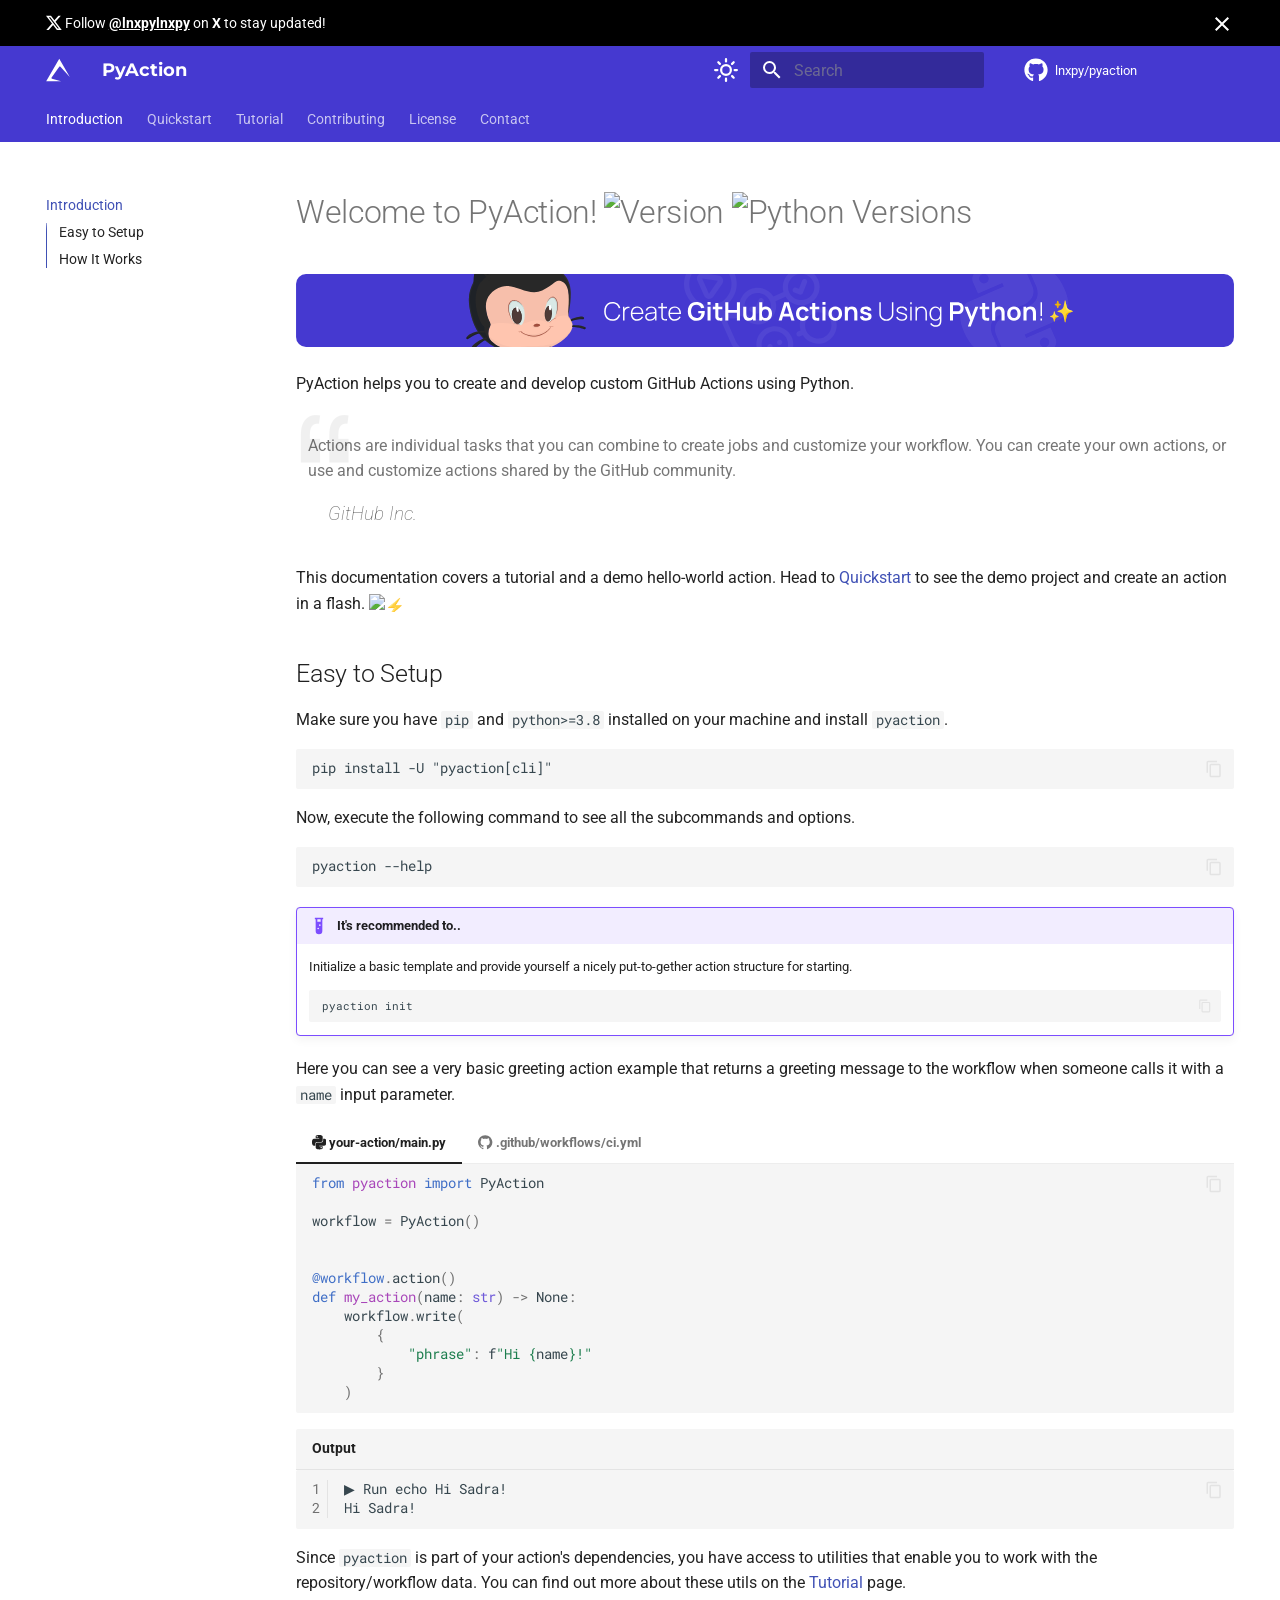
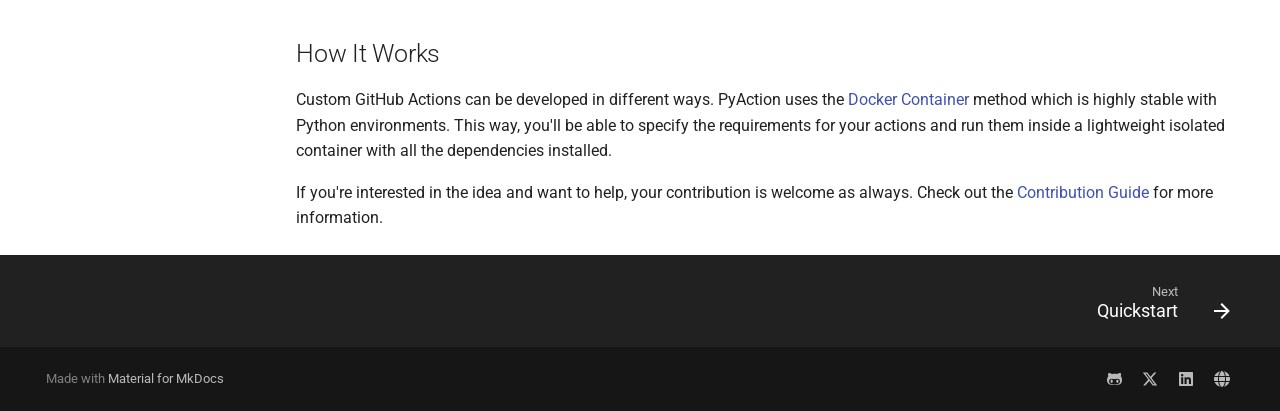
==== commit 1b348684: "Deployed 8b697d2 with MkDocs version: 1.6.0" ====
--- a/index.html
+++ b/index.html
@@ -6,7 +6,7 @@
       <meta charset="utf-8">
       <meta name="viewport" content="width=device-width,initial-scale=1">
       
-        <meta name="description" content="Create Github Actions in Python">
+        <meta name="description" content="Create Github Actions using Python">
       
       
       
@@ -14,11 +14,11 @@
       
       
       
-        <link rel="next" href="demo/">
+        <link rel="next" href="quickstart/">
       
       
       <link rel="icon" href="img/logo.svg">
-      <meta name="generator" content="mkdocs-1.5.3, mkdocs-material-9.5.14">
+      <meta name="generator" content="mkdocs-1.6.0, mkdocs-material-9.5.26">
     
     
       
@@ -26,12 +26,18 @@
       
     
     
-      <link rel="stylesheet" href="assets/stylesheets/main.10ba22f1.min.css">
+      <link rel="stylesheet" href="assets/stylesheets/main.6543a935.min.css">
       
         
         <link rel="stylesheet" href="assets/stylesheets/palette.06af60db.min.css">
       
       
+
+  
+  
+  
+  
+  <style>:root{--md-annotation-icon:url('data:image/svg+xml;charset=utf-8,<svg xmlns="http://www.w3.org/2000/svg" viewBox="0 0 24 24"><path d="m12 17 1.56-3.42L17 12l-3.44-1.56L12 7l-1.57 3.44L7 12l3.43 1.58L12 17M8.17 2.76A10.1 10.1 0 0 1 12 2c1.31 0 2.61.26 3.83.76 1.21.5 2.31 1.24 3.24 2.17.93.93 1.67 2.03 2.17 3.24.5 1.22.76 2.52.76 3.83 0 2.65-1.05 5.2-2.93 7.07A9.974 9.974 0 0 1 12 22a10.1 10.1 0 0 1-3.83-.76 9.975 9.975 0 0 1-3.24-2.17A9.974 9.974 0 0 1 2 12c0-2.65 1.05-5.2 2.93-7.07.93-.93 2.03-1.67 3.24-2.17m-1.83 14.9C7.84 19.16 9.88 20 12 20s4.16-.84 5.66-2.34S20 14.12 20 12s-.84-4.16-2.34-5.66A8.008 8.008 0 0 0 12 4c-2.12 0-4.16.84-5.66 2.34A8.008 8.008 0 0 0 4 12c0 2.12.84 4.16 2.34 5.66Z"/></svg>');}</style>
 
 
     
@@ -48,7 +54,7 @@
       
     
     
-      <link rel="stylesheet" href="css/navbar.css">
+      <link rel="stylesheet" href="css/style.css">
     
     <script>__md_scope=new URL(".",location),__md_hash=e=>[...e].reduce((e,_)=>(e<<5)-e+_.charCodeAt(0),0),__md_get=(e,_=localStorage,t=__md_scope)=>JSON.parse(_.getItem(t.pathname+"."+e)),__md_set=(e,_,t=localStorage,a=__md_scope)=>{try{t.setItem(a.pathname+"."+e,JSON.stringify(_))}catch(e){}}</script>
     
@@ -61,7 +67,7 @@
       
         <meta  property="og:title"  content="Introduction" >
       
-        <meta  property="og:description"  content="Create Github Actions in Python" >
+        <meta  property="og:description"  content="Create Github Actions using Python" >
       
         <meta  property="og:image"  content="https://pyaction.imsadra.me/assets/images/social/index.png" >
       
@@ -77,7 +83,7 @@
       
         <meta  name="twitter:title"  content="Introduction" >
       
-        <meta  name="twitter:description"  content="Create Github Actions in Python" >
+        <meta  name="twitter:description"  content="Create Github Actions using Python" >
       
         <meta  name="twitter:image"  content="https://pyaction.imsadra.me/assets/images/social/index.png" >
       
@@ -93,7 +99,7 @@
     
     
     
-    <body dir="ltr" data-md-color-scheme="default" data-md-color-primary="deep-orange" data-md-color-accent="deep-orange">
+    <body dir="ltr" data-md-color-scheme="default" data-md-color-primary="indigo" data-md-color-accent="indigo">
   
     
     <input class="md-toggle" data-md-toggle="drawer" type="checkbox" id="__drawer" autocomplete="off">
@@ -102,7 +108,7 @@
     <div data-md-component="skip">
       
         
-        <a href="#easy-to-setup" class="md-skip">
+        <a href="#welcome-to-pyaction" class="md-skip">
           Skip to content
         </a>
       
@@ -165,20 +171,20 @@
     
     
     
-    <input class="md-option" data-md-color-media="" data-md-color-scheme="default" data-md-color-primary="deep-orange" data-md-color-accent="deep-orange"  aria-label="Switch to dark mode"  type="radio" name="__palette" id="__palette_0">
+    <input class="md-option" data-md-color-media="" data-md-color-scheme="default" data-md-color-primary="indigo" data-md-color-accent="indigo"  aria-label="Switch to dark mode"  type="radio" name="__palette" id="__palette_0">
     
       <label class="md-header__button md-icon" title="Switch to dark mode" for="__palette_1" hidden>
-        <svg xmlns="http://www.w3.org/2000/svg" viewBox="0 0 24 24"><path d="M7 17H4C2.38 17 .96 15.74.76 14.14l-.5-2.99C.15 10.3.39 9.5.91 8.92 1.43 8.34 2.19 8 3 8h6c.83 0 1.58.35 2.06.96.11.15.21.31.29.49.43-.09.87-.09 1.29 0 .08-.18.18-.34.3-.49C13.41 8.35 14.16 8 15 8h6c.81 0 1.57.34 2.09.92.51.58.75 1.38.65 2.19l-.51 3.07C23.04 15.74 21.61 17 20 17h-3c-1.56 0-3.08-1.19-3.46-2.7l-.9-2.71c-.38-.28-.91-.28-1.29 0l-.92 2.78C10.07 15.82 8.56 17 7 17Z"/></svg>
+        <svg xmlns="http://www.w3.org/2000/svg" viewBox="0 0 16 16"><path d="M8 12a4 4 0 1 1 0-8 4 4 0 0 1 0 8Zm0-1.5a2.5 2.5 0 1 0 0-5 2.5 2.5 0 0 0 0 5Zm5.657-8.157a.75.75 0 0 1 0 1.061l-1.061 1.06a.749.749 0 0 1-1.275-.326.749.749 0 0 1 .215-.734l1.06-1.06a.75.75 0 0 1 1.06 0Zm-9.193 9.193a.75.75 0 0 1 0 1.06l-1.06 1.061a.75.75 0 1 1-1.061-1.06l1.06-1.061a.75.75 0 0 1 1.061 0ZM8 0a.75.75 0 0 1 .75.75v1.5a.75.75 0 0 1-1.5 0V.75A.75.75 0 0 1 8 0ZM3 8a.75.75 0 0 1-.75.75H.75a.75.75 0 0 1 0-1.5h1.5A.75.75 0 0 1 3 8Zm13 0a.75.75 0 0 1-.75.75h-1.5a.75.75 0 0 1 0-1.5h1.5A.75.75 0 0 1 16 8Zm-8 5a.75.75 0 0 1 .75.75v1.5a.75.75 0 0 1-1.5 0v-1.5A.75.75 0 0 1 8 13Zm3.536-1.464a.75.75 0 0 1 1.06 0l1.061 1.06a.75.75 0 0 1-1.06 1.061l-1.061-1.06a.75.75 0 0 1 0-1.061ZM2.343 2.343a.75.75 0 0 1 1.061 0l1.06 1.061a.751.751 0 0 1-.018 1.042.751.751 0 0 1-1.042.018l-1.06-1.06a.75.75 0 0 1 0-1.06Z"/></svg>
       </label>
     
   
     
     
     
-    <input class="md-option" data-md-color-media="" data-md-color-scheme="slate" data-md-color-primary="deep-orange" data-md-color-accent="deep-orange"  aria-label="Switch to light mode"  type="radio" name="__palette" id="__palette_1">
+    <input class="md-option" data-md-color-media="" data-md-color-scheme="slate" data-md-color-primary="indigo" data-md-color-accent="indigo"  aria-label="Switch to light mode"  type="radio" name="__palette" id="__palette_1">
     
       <label class="md-header__button md-icon" title="Switch to light mode" for="__palette_0" hidden>
-        <svg xmlns="http://www.w3.org/2000/svg" viewBox="0 0 24 24"><path d="M3 10c-.24 0-.45.09-.59.25-.14.15-.2.37-.17.61l.5 2.99C2.82 14.5 3.4 15 4 15h3c.64 0 1.36-.56 1.5-1.18l1.06-3.19c.04-.13.01-.32-.06-.44-.11-.12-.28-.19-.5-.19H3m4 7H4C2.38 17 .96 15.74.76 14.14l-.5-2.99C.15 10.3.39 9.5.91 8.92 1.43 8.34 2.19 8 3 8h6c.83 0 1.58.35 2.06.96.11.15.21.31.29.49.43-.09.87-.09 1.29 0 .08-.18.18-.34.3-.49C13.41 8.35 14.16 8 15 8h6c.81 0 1.57.34 2.09.92.51.58.75 1.38.65 2.19l-.51 3.07C23.04 15.74 21.61 17 20 17h-3c-1.56 0-3.08-1.19-3.46-2.7l-.9-2.71c-.38-.28-.91-.28-1.29 0l-.92 2.78C10.07 15.82 8.56 17 7 17m8-7c-.22 0-.39.07-.5.19-.08.12-.1.31-.05.51l1.01 3.05c.18.69.9 1.25 1.54 1.25h3c.59 0 1.18-.5 1.25-1.11l.51-3.07c.03-.2-.03-.42-.17-.57A.769.769 0 0 0 21 10h-6Z"/></svg>
+        <svg xmlns="http://www.w3.org/2000/svg" viewBox="0 0 16 16"><path d="M9.598 1.591a.749.749 0 0 1 .785-.175 7.001 7.001 0 1 1-8.967 8.967.75.75 0 0 1 .961-.96 5.5 5.5 0 0 0 7.046-7.046.75.75 0 0 1 .175-.786Zm1.616 1.945a7 7 0 0 1-7.678 7.678 5.499 5.499 0 1 0 7.678-7.678Z"/></svg>
       </label>
     
   
@@ -215,7 +221,7 @@
       
     </form>
     <div class="md-search__output">
-      <div class="md-search__scrollwrap" data-md-scrollfix>
+      <div class="md-search__scrollwrap" tabindex="0" data-md-scrollfix>
         <div class="md-search-result" data-md-component="search-result">
           <div class="md-search-result__meta">
             Initializing search
@@ -232,7 +238,7 @@
         <a href="https://github.com/lnxpy/pyaction" title="Go to repository" class="md-source" data-md-component="source">
   <div class="md-source__icon md-icon">
     
-    <svg xmlns="http://www.w3.org/2000/svg" viewBox="0 0 496 512"><!--! Font Awesome Free 6.5.1 by @fontawesome - https://fontawesome.com License - https://fontawesome.com/license/free (Icons: CC BY 4.0, Fonts: SIL OFL 1.1, Code: MIT License) Copyright 2023 Fonticons, Inc.--><path d="M165.9 397.4c0 2-2.3 3.6-5.2 3.6-3.3.3-5.6-1.3-5.6-3.6 0-2 2.3-3.6 5.2-3.6 3-.3 5.6 1.3 5.6 3.6zm-31.1-4.5c-.7 2 1.3 4.3 4.3 4.9 2.6 1 5.6 0 6.2-2s-1.3-4.3-4.3-5.2c-2.6-.7-5.5.3-6.2 2.3zm44.2-1.7c-2.9.7-4.9 2.6-4.6 4.9.3 2 2.9 3.3 5.9 2.6 2.9-.7 4.9-2.6 4.6-4.6-.3-1.9-3-3.2-5.9-2.9zM244.8 8C106.1 8 0 113.3 0 252c0 110.9 69.8 205.8 169.5 239.2 12.8 2.3 17.3-5.6 17.3-12.1 0-6.2-.3-40.4-.3-61.4 0 0-70 15-84.7-29.8 0 0-11.4-29.1-27.8-36.6 0 0-22.9-15.7 1.6-15.4 0 0 24.9 2 38.6 25.8 21.9 38.6 58.6 27.5 72.9 20.9 2.3-16 8.8-27.1 16-33.7-55.9-6.2-112.3-14.3-112.3-110.5 0-27.5 7.6-41.3 23.6-58.9-2.6-6.5-11.1-33.3 2.6-67.9 20.9-6.5 69 27 69 27 20-5.6 41.5-8.5 62.8-8.5s42.8 2.9 62.8 8.5c0 0 48.1-33.6 69-27 13.7 34.7 5.2 61.4 2.6 67.9 16 17.7 25.8 31.5 25.8 58.9 0 96.5-58.9 104.2-114.8 110.5 9.2 7.9 17 22.9 17 46.4 0 33.7-.3 75.4-.3 83.6 0 6.5 4.6 14.4 17.3 12.1C428.2 457.8 496 362.9 496 252 496 113.3 383.5 8 244.8 8zM97.2 352.9c-1.3 1-1 3.3.7 5.2 1.6 1.6 3.9 2.3 5.2 1 1.3-1 1-3.3-.7-5.2-1.6-1.6-3.9-2.3-5.2-1zm-10.8-8.1c-.7 1.3.3 2.9 2.3 3.9 1.6 1 3.6.7 4.3-.7.7-1.3-.3-2.9-2.3-3.9-2-.6-3.6-.3-4.3.7zm32.4 35.6c-1.6 1.3-1 4.3 1.3 6.2 2.3 2.3 5.2 2.6 6.5 1 1.3-1.3.7-4.3-1.3-6.2-2.2-2.3-5.2-2.6-6.5-1zm-11.4-14.7c-1.6 1-1.6 3.6 0 5.9 1.6 2.3 4.3 3.3 5.6 2.3 1.6-1.3 1.6-3.9 0-6.2-1.4-2.3-4-3.3-5.6-2z"/></svg>
+    <svg xmlns="http://www.w3.org/2000/svg" viewBox="0 0 496 512"><!--! Font Awesome Free 6.5.2 by @fontawesome - https://fontawesome.com License - https://fontawesome.com/license/free (Icons: CC BY 4.0, Fonts: SIL OFL 1.1, Code: MIT License) Copyright 2024 Fonticons, Inc.--><path d="M165.9 397.4c0 2-2.3 3.6-5.2 3.6-3.3.3-5.6-1.3-5.6-3.6 0-2 2.3-3.6 5.2-3.6 3-.3 5.6 1.3 5.6 3.6zm-31.1-4.5c-.7 2 1.3 4.3 4.3 4.9 2.6 1 5.6 0 6.2-2s-1.3-4.3-4.3-5.2c-2.6-.7-5.5.3-6.2 2.3zm44.2-1.7c-2.9.7-4.9 2.6-4.6 4.9.3 2 2.9 3.3 5.9 2.6 2.9-.7 4.9-2.6 4.6-4.6-.3-1.9-3-3.2-5.9-2.9zM244.8 8C106.1 8 0 113.3 0 252c0 110.9 69.8 205.8 169.5 239.2 12.8 2.3 17.3-5.6 17.3-12.1 0-6.2-.3-40.4-.3-61.4 0 0-70 15-84.7-29.8 0 0-11.4-29.1-27.8-36.6 0 0-22.9-15.7 1.6-15.4 0 0 24.9 2 38.6 25.8 21.9 38.6 58.6 27.5 72.9 20.9 2.3-16 8.8-27.1 16-33.7-55.9-6.2-112.3-14.3-112.3-110.5 0-27.5 7.6-41.3 23.6-58.9-2.6-6.5-11.1-33.3 2.6-67.9 20.9-6.5 69 27 69 27 20-5.6 41.5-8.5 62.8-8.5s42.8 2.9 62.8 8.5c0 0 48.1-33.6 69-27 13.7 34.7 5.2 61.4 2.6 67.9 16 17.7 25.8 31.5 25.8 58.9 0 96.5-58.9 104.2-114.8 110.5 9.2 7.9 17 22.9 17 46.4 0 33.7-.3 75.4-.3 83.6 0 6.5 4.6 14.4 17.3 12.1C428.2 457.8 496 362.9 496 252 496 113.3 383.5 8 244.8 8zM97.2 352.9c-1.3 1-1 3.3.7 5.2 1.6 1.6 3.9 2.3 5.2 1 1.3-1 1-3.3-.7-5.2-1.6-1.6-3.9-2.3-5.2-1zm-10.8-8.1c-.7 1.3.3 2.9 2.3 3.9 1.6 1 3.6.7 4.3-.7.7-1.3-.3-2.9-2.3-3.9-2-.6-3.6-.3-4.3.7zm32.4 35.6c-1.6 1.3-1 4.3 1.3 6.2 2.3 2.3 5.2 2.6 6.5 1 1.3-1.3.7-4.3-1.3-6.2-2.2-2.3-5.2-2.6-6.5-1zm-11.4-14.7c-1.6 1-1.6 3.6 0 5.9 1.6 2.3 4.3 3.3 5.6 2.3 1.6-1.3 1.6-3.9 0-6.2-1.4-2.3-4-3.3-5.6-2z"/></svg>
   </div>
   <div class="md-source__repository">
     lnxpy/pyaction
@@ -278,12 +284,29 @@
   
   
     <li class="md-tabs__item">
-      <a href="demo/" class="md-tabs__link">
-        
-  
-    
-  
-  Demo
+      <a href="quickstart/" class="md-tabs__link">
+        
+  
+    
+  
+  Quickstart
+
+      </a>
+    </li>
+  
+
+      
+        
+  
+  
+  
+    <li class="md-tabs__item">
+      <a href="tutorial/" class="md-tabs__link">
+        
+  
+    
+  
+  Tutorial
 
       </a>
     </li>
@@ -377,7 +400,7 @@
       <a href="https://github.com/lnxpy/pyaction" title="Go to repository" class="md-source" data-md-component="source">
   <div class="md-source__icon md-icon">
     
-    <svg xmlns="http://www.w3.org/2000/svg" viewBox="0 0 496 512"><!--! Font Awesome Free 6.5.1 by @fontawesome - https://fontawesome.com License - https://fontawesome.com/license/free (Icons: CC BY 4.0, Fonts: SIL OFL 1.1, Code: MIT License) Copyright 2023 Fonticons, Inc.--><path d="M165.9 397.4c0 2-2.3 3.6-5.2 3.6-3.3.3-5.6-1.3-5.6-3.6 0-2 2.3-3.6 5.2-3.6 3-.3 5.6 1.3 5.6 3.6zm-31.1-4.5c-.7 2 1.3 4.3 4.3 4.9 2.6 1 5.6 0 6.2-2s-1.3-4.3-4.3-5.2c-2.6-.7-5.5.3-6.2 2.3zm44.2-1.7c-2.9.7-4.9 2.6-4.6 4.9.3 2 2.9 3.3 5.9 2.6 2.9-.7 4.9-2.6 4.6-4.6-.3-1.9-3-3.2-5.9-2.9zM244.8 8C106.1 8 0 113.3 0 252c0 110.9 69.8 205.8 169.5 239.2 12.8 2.3 17.3-5.6 17.3-12.1 0-6.2-.3-40.4-.3-61.4 0 0-70 15-84.7-29.8 0 0-11.4-29.1-27.8-36.6 0 0-22.9-15.7 1.6-15.4 0 0 24.9 2 38.6 25.8 21.9 38.6 58.6 27.5 72.9 20.9 2.3-16 8.8-27.1 16-33.7-55.9-6.2-112.3-14.3-112.3-110.5 0-27.5 7.6-41.3 23.6-58.9-2.6-6.5-11.1-33.3 2.6-67.9 20.9-6.5 69 27 69 27 20-5.6 41.5-8.5 62.8-8.5s42.8 2.9 62.8 8.5c0 0 48.1-33.6 69-27 13.7 34.7 5.2 61.4 2.6 67.9 16 17.7 25.8 31.5 25.8 58.9 0 96.5-58.9 104.2-114.8 110.5 9.2 7.9 17 22.9 17 46.4 0 33.7-.3 75.4-.3 83.6 0 6.5 4.6 14.4 17.3 12.1C428.2 457.8 496 362.9 496 252 496 113.3 383.5 8 244.8 8zM97.2 352.9c-1.3 1-1 3.3.7 5.2 1.6 1.6 3.9 2.3 5.2 1 1.3-1 1-3.3-.7-5.2-1.6-1.6-3.9-2.3-5.2-1zm-10.8-8.1c-.7 1.3.3 2.9 2.3 3.9 1.6 1 3.6.7 4.3-.7.7-1.3-.3-2.9-2.3-3.9-2-.6-3.6-.3-4.3.7zm32.4 35.6c-1.6 1.3-1 4.3 1.3 6.2 2.3 2.3 5.2 2.6 6.5 1 1.3-1.3.7-4.3-1.3-6.2-2.2-2.3-5.2-2.6-6.5-1zm-11.4-14.7c-1.6 1-1.6 3.6 0 5.9 1.6 2.3 4.3 3.3 5.6 2.3 1.6-1.3 1.6-3.9 0-6.2-1.4-2.3-4-3.3-5.6-2z"/></svg>
+    <svg xmlns="http://www.w3.org/2000/svg" viewBox="0 0 496 512"><!--! Font Awesome Free 6.5.2 by @fontawesome - https://fontawesome.com License - https://fontawesome.com/license/free (Icons: CC BY 4.0, Fonts: SIL OFL 1.1, Code: MIT License) Copyright 2024 Fonticons, Inc.--><path d="M165.9 397.4c0 2-2.3 3.6-5.2 3.6-3.3.3-5.6-1.3-5.6-3.6 0-2 2.3-3.6 5.2-3.6 3-.3 5.6 1.3 5.6 3.6zm-31.1-4.5c-.7 2 1.3 4.3 4.3 4.9 2.6 1 5.6 0 6.2-2s-1.3-4.3-4.3-5.2c-2.6-.7-5.5.3-6.2 2.3zm44.2-1.7c-2.9.7-4.9 2.6-4.6 4.9.3 2 2.9 3.3 5.9 2.6 2.9-.7 4.9-2.6 4.6-4.6-.3-1.9-3-3.2-5.9-2.9zM244.8 8C106.1 8 0 113.3 0 252c0 110.9 69.8 205.8 169.5 239.2 12.8 2.3 17.3-5.6 17.3-12.1 0-6.2-.3-40.4-.3-61.4 0 0-70 15-84.7-29.8 0 0-11.4-29.1-27.8-36.6 0 0-22.9-15.7 1.6-15.4 0 0 24.9 2 38.6 25.8 21.9 38.6 58.6 27.5 72.9 20.9 2.3-16 8.8-27.1 16-33.7-55.9-6.2-112.3-14.3-112.3-110.5 0-27.5 7.6-41.3 23.6-58.9-2.6-6.5-11.1-33.3 2.6-67.9 20.9-6.5 69 27 69 27 20-5.6 41.5-8.5 62.8-8.5s42.8 2.9 62.8 8.5c0 0 48.1-33.6 69-27 13.7 34.7 5.2 61.4 2.6 67.9 16 17.7 25.8 31.5 25.8 58.9 0 96.5-58.9 104.2-114.8 110.5 9.2 7.9 17 22.9 17 46.4 0 33.7-.3 75.4-.3 83.6 0 6.5 4.6 14.4 17.3 12.1C428.2 457.8 496 362.9 496 252 496 113.3 383.5 8 244.8 8zM97.2 352.9c-1.3 1-1 3.3.7 5.2 1.6 1.6 3.9 2.3 5.2 1 1.3-1 1-3.3-.7-5.2-1.6-1.6-3.9-2.3-5.2-1zm-10.8-8.1c-.7 1.3.3 2.9 2.3 3.9 1.6 1 3.6.7 4.3-.7.7-1.3-.3-2.9-2.3-3.9-2-.6-3.6-.3-4.3.7zm32.4 35.6c-1.6 1.3-1 4.3 1.3 6.2 2.3 2.3 5.2 2.6 6.5 1 1.3-1.3.7-4.3-1.3-6.2-2.2-2.3-5.2-2.6-6.5-1zm-11.4-14.7c-1.6 1-1.6 3.6 0 5.9 1.6 2.3 4.3 3.3 5.6 2.3 1.6-1.3 1.6-3.9 0-6.2-1.4-2.3-4-3.3-5.6-2z"/></svg>
   </div>
   <div class="md-source__repository">
     lnxpy/pyaction
@@ -400,6 +423,8 @@
       <input class="md-nav__toggle md-toggle" type="checkbox" id="__toc">
       
       
+        
+      
       
         <label class="md-nav__link md-nav__link--active" for="__toc">
           
@@ -427,6 +452,8 @@
 <nav class="md-nav md-nav--secondary" aria-label="Table of contents">
   
   
+  
+    
   
   
     <label class="md-nav__title" for="__toc">
@@ -453,24 +480,6 @@
   
 </li>
       
-        <li class="md-nav__item">
-  <a href="#passion" class="md-nav__link">
-    <span class="md-ellipsis">
-      Passion
-    </span>
-  </a>
-  
-</li>
-      
-        <li class="md-nav__item">
-  <a href="#next-steps" class="md-nav__link">
-    <span class="md-ellipsis">
-      Next Steps
-    </span>
-  </a>
-  
-</li>
-      
     </ul>
   
 </nav>
@@ -486,11 +495,31 @@
   
   
     <li class="md-nav__item">
-      <a href="demo/" class="md-nav__link">
+      <a href="quickstart/" class="md-nav__link">
         
   
   <span class="md-ellipsis">
-    Demo
+    Quickstart
+  </span>
+  
+
+      </a>
+    </li>
+  
+
+    
+      
+      
+  
+  
+  
+  
+    <li class="md-nav__item">
+      <a href="tutorial/" class="md-nav__link">
+        
+  
+  <span class="md-ellipsis">
+    Tutorial
   </span>
   
 
@@ -577,126 +606,78 @@
   
 
 
-  <h1>Introduction</h1>
-
-<p>PyAction is a <a href="https://cookiecutter.io"><span class="twemoji"><svg xmlns="http://www.w3.org/2000/svg" viewBox="0 0 24 24"><path d="M12.806 0a12 12 0 0 0-4.512.885A12 12 0 0 0 .858 12.978a12 12 0 0 0 9.303 10.724 12 12 0 0 0 13.021-5.656L12.817 12l9.244-7.65A12 12 0 0 0 12.806 0zM9.218 2.143c.34-.003.701.123 1.193.378.847.437 1.013 1.027.36 1.277-.487.187-2.457.177-2.932-.015-.526-.212-.38-.781.32-1.24.402-.263.72-.396 1.059-.4zm4.077 4.052a1.292 1.292 0 0 1 .022 0 1.292 1.292 0 0 1 1.292 1.291 1.292 1.292 0 0 1-1.292 1.292 1.292 1.292 0 0 1-1.292-1.292 1.292 1.292 0 0 1 1.27-1.291zm-6.259 3.8c1.033 0 1.788.434 1.788 1.028 0 .694-1.961 2.384-2.766 2.384-.365 0-.727-.166-.804-.368-.078-.203.117-.97.434-1.706.505-1.176.67-1.338 1.348-1.338zm8.637 9.187c.372 0 1.362 2.316 1.186 2.775-.201.524-1.046.467-1.564-.105-.676-.747-.404-2.67.378-2.67z"/></svg></span> Cookiecutter</a> template that allows you to develop custom <a href="https://docs.github.com/en/actions"><span class="twemoji"><svg xmlns="http://www.w3.org/2000/svg" viewBox="0 0 24 24"><path d="M10.984 13.836a.5.5 0 0 1-.353-.146l-.745-.743a.5.5 0 1 1 .706-.708l.392.391 1.181-1.18a.5.5 0 0 1 .708.707l-1.535 1.533a.504.504 0 0 1-.354.146zm9.353-.147 1.534-1.532a.5.5 0 0 0-.707-.707l-1.181 1.18-.392-.391a.5.5 0 1 0-.706.708l.746.743a.497.497 0 0 0 .706-.001zM4.527 7.452l2.557-1.585A1 1 0 0 0 7.09 4.17L4.533 2.56A1 1 0 0 0 3 3.406v3.196a1.001 1.001 0 0 0 1.527.85zm2.03-2.436L4 6.602V3.406l2.557 1.61zM24 12.5c0 1.93-1.57 3.5-3.5 3.5a3.503 3.503 0 0 1-3.46-3h-2.08a3.503 3.503 0 0 1-3.46 3 3.502 3.502 0 0 1-3.46-3h-.558c-.972 0-1.85-.399-2.482-1.042V17c0 1.654 1.346 3 3 3h.04c.244-1.693 1.7-3 3.46-3 1.93 0 3.5 1.57 3.5 3.5S13.43 24 11.5 24a3.502 3.502 0 0 1-3.46-3H8c-2.206 0-4-1.794-4-4V9.899A5.008 5.008 0 0 1 0 5c0-2.757 2.243-5 5-5s5 2.243 5 5a5.005 5.005 0 0 1-4.952 4.998A2.482 2.482 0 0 0 7.482 12h.558c.244-1.693 1.7-3 3.46-3a3.502 3.502 0 0 1 3.46 3h2.08a3.503 3.503 0 0 1 3.46-3c1.93 0 3.5 1.57 3.5 3.5zm-15 8c0 1.378 1.122 2.5 2.5 2.5s2.5-1.122 2.5-2.5-1.122-2.5-2.5-2.5S9 19.122 9 20.5zM5 9c2.206 0 4-1.794 4-4S7.206 1 5 1 1 2.794 1 5s1.794 4 4 4zm9 3.5c0-1.378-1.122-2.5-2.5-2.5S9 11.122 9 12.5s1.122 2.5 2.5 2.5 2.5-1.122 2.5-2.5zm9 0c0-1.378-1.122-2.5-2.5-2.5S18 11.122 18 12.5s1.122 2.5 2.5 2.5 2.5-1.122 2.5-2.5zm-13 8a.5.5 0 1 0 1 0 .5.5 0 0 0-1 0zm2 0a.5.5 0 1 0 1 0 .5.5 0 0 0-1 0zm12 0c0 1.93-1.57 3.5-3.5 3.5a3.503 3.503 0 0 1-3.46-3.002c-.007.001-.013.005-.021.005l-.506.017h-.017a.5.5 0 0 1-.016-.999l.506-.017c.018-.002.035.006.052.007A3.503 3.503 0 0 1 20.5 17c1.93 0 3.5 1.57 3.5 3.5zm-1 0c0-1.378-1.122-2.5-2.5-2.5S18 19.122 18 20.5s1.122 2.5 2.5 2.5 2.5-1.122 2.5-2.5z"/></svg></span> GitHub Actions</a> using <a href="https://python.org/"><span class="twemoji"><svg xmlns="http://www.w3.org/2000/svg" viewBox="0 0 24 24"><path d="m14.25.18.9.2.73.26.59.3.45.32.34.34.25.34.16.33.1.3.04.26.02.2-.01.13V8.5l-.05.63-.13.55-.21.46-.26.38-.3.31-.33.25-.35.19-.35.14-.33.1-.3.07-.26.04-.21.02H8.77l-.69.05-.59.14-.5.22-.41.27-.33.32-.27.35-.2.36-.15.37-.1.35-.07.32-.04.27-.02.21v3.06H3.17l-.21-.03-.28-.07-.32-.12-.35-.18-.36-.26-.36-.36-.35-.46-.32-.59-.28-.73-.21-.88-.14-1.05-.05-1.23.06-1.22.16-1.04.24-.87.32-.71.36-.57.4-.44.42-.33.42-.24.4-.16.36-.1.32-.05.24-.01h.16l.06.01h8.16v-.83H6.18l-.01-2.75-.02-.37.05-.34.11-.31.17-.28.25-.26.31-.23.38-.2.44-.18.51-.15.58-.12.64-.1.71-.06.77-.04.84-.02 1.27.05zm-6.3 1.98-.23.33-.08.41.08.41.23.34.33.22.41.09.41-.09.33-.22.23-.34.08-.41-.08-.41-.23-.33-.33-.22-.41-.09-.41.09zm13.09 3.95.28.06.32.12.35.18.36.27.36.35.35.47.32.59.28.73.21.88.14 1.04.05 1.23-.06 1.23-.16 1.04-.24.86-.32.71-.36.57-.4.45-.42.33-.42.24-.4.16-.36.09-.32.05-.24.02-.16-.01h-8.22v.82h5.84l.01 2.76.02.36-.05.34-.11.31-.17.29-.25.25-.31.24-.38.2-.44.17-.51.15-.58.13-.64.09-.71.07-.77.04-.84.01-1.27-.04-1.07-.14-.9-.2-.73-.25-.59-.3-.45-.33-.34-.34-.25-.34-.16-.33-.1-.3-.04-.25-.02-.2.01-.13v-5.34l.05-.64.13-.54.21-.46.26-.38.3-.32.33-.24.35-.2.35-.14.33-.1.3-.06.26-.04.21-.02.13-.01h5.84l.69-.05.59-.14.5-.21.41-.28.33-.32.27-.35.2-.36.15-.36.1-.35.07-.32.04-.28.02-.21V6.07h2.09l.14.01zm-6.47 14.25-.23.33-.08.41.08.41.23.33.33.23.41.08.41-.08.33-.23.23-.33.08-.41-.08-.41-.23-.33-.33-.23-.41-.08-.41.08z"/></svg></span> Python</a>. This documentation covers the basics and a <a href="demo/">Hello-world demo</a> example action.</p>
+<h1 id="welcome-to-pyaction">Welcome to PyAction! <img alt="Version" src="https://img.shields.io/pypi/v/pyaction?logo=pypi&amp;logoColor=949DA5&amp;label=Version&amp;labelColor=2A3035&amp;color=4539d0" /> <img alt="Python Versions" src="https://img.shields.io/pypi/pyversions/pyaction?logo=python&amp;logoColor=949DA5&amp;label=Python&amp;labelColor=2A3035&amp;color=4539d0" /></h1>
+<p><img alt="header" class="rounded" src="img/header.svg" /></p>
+<p>PyAction helps you to create and develop custom GitHub Actions using Python.</p>
+<blockquote>
+<p>Actions are individual tasks that you can combine to create jobs and customize your workflow. You can create your own actions, or use and customize actions shared by the GitHub community. <mark>GitHub Inc.</mark></p>
+</blockquote>
+<p>This documentation covers a tutorial and a demo hello-world action. Head to <a href="quickstart/">Quickstart</a> to see the demo project and create an action in a flash. <img alt="⚡" class="twemoji" src="https://cdn.jsdelivr.net/gh/jdecked/twemoji@15.0.3/assets/svg/26a1.svg" title=":zap:" /></p>
 <h2 id="easy-to-setup">Easy to Setup</h2>
-<p>Make sure you have <code>pip</code> installed on your machine and install the <code>cookiecutter</code> package.</p>
-<div class="language-text highlight"><pre><span></span><code><span id="__span-0-1"><a id="__codelineno-0-1" name="__codelineno-0-1" href="#__codelineno-0-1"></a>pip install cookiecutter
+<p>Make sure you have <code>pip</code> and <code>python&gt;=3.8</code> installed on your machine and install <code>pyaction</code>.</p>
+<div class="language-text highlight"><pre><span></span><code><span id="__span-0-1"><a id="__codelineno-0-1" name="__codelineno-0-1" href="#__codelineno-0-1"></a>pip install -U &quot;pyaction[cli]&quot;
 </span></code></pre></div>
-<p>Now, execute the following command and initialize a basic action template.
-<div class="language-text highlight"><pre><span></span><code><span id="__span-1-1"><a id="__codelineno-1-1" name="__codelineno-1-1" href="#__codelineno-1-1"></a>cookiecutter gh:lnxpy/pyaction
+<p>Now, execute the following command to see all the subcommands and options.
+<div class="language-text highlight"><pre><span></span><code><span id="__span-1-1"><a id="__codelineno-1-1" name="__codelineno-1-1" href="#__codelineno-1-1"></a>pyaction --help
 </span></code></pre></div></p>
-<p>Follow the prompting and provide yourself a nicely put-to-gether action template.</p>
-<p>Here you can see a very basic hello-world example action generated with PyAction. For a more detailed example, check out the <a href="demo/">Hello-world demo</a>.</p>
-<div class="tabbed-set tabbed-alternate" data-tabs="1:2"><input checked="checked" id="__tabbed_1_1" name="__tabbed_1" type="radio" /><input id="__tabbed_1_2" name="__tabbed_1" type="radio" /><div class="tabbed-labels"><label for="__tabbed_1_1">main.py</label><label for="__tabbed_1_2">action.yml</label></div>
+<div class="admonition example">
+<p class="admonition-title">It's recommended to..</p>
+<p>Initialize a basic template and provide yourself a nicely put-to-gether action structure for starting.</p>
+<div class="language-text highlight"><pre><span></span><code><span id="__span-2-1"><a id="__codelineno-2-1" name="__codelineno-2-1" href="#__codelineno-2-1"></a>pyaction init
+</span></code></pre></div>
+</div>
+<p>Here you can see a very basic greeting action example that returns a greeting message to the workflow when someone calls it with a <code>name</code> input parameter.</p>
+<div class="tabbed-set tabbed-alternate" data-tabs="1:2"><input checked="checked" id="__tabbed_1_1" name="__tabbed_1" type="radio" /><input id="__tabbed_1_2" name="__tabbed_1" type="radio" /><div class="tabbed-labels"><label for="__tabbed_1_1"><span class="twemoji"><svg xmlns="http://www.w3.org/2000/svg" viewBox="0 0 24 24"><path d="m14.25.18.9.2.73.26.59.3.45.32.34.34.25.34.16.33.1.3.04.26.02.2-.01.13V8.5l-.05.63-.13.55-.21.46-.26.38-.3.31-.33.25-.35.19-.35.14-.33.1-.3.07-.26.04-.21.02H8.77l-.69.05-.59.14-.5.22-.41.27-.33.32-.27.35-.2.36-.15.37-.1.35-.07.32-.04.27-.02.21v3.06H3.17l-.21-.03-.28-.07-.32-.12-.35-.18-.36-.26-.36-.36-.35-.46-.32-.59-.28-.73-.21-.88-.14-1.05-.05-1.23.06-1.22.16-1.04.24-.87.32-.71.36-.57.4-.44.42-.33.42-.24.4-.16.36-.1.32-.05.24-.01h.16l.06.01h8.16v-.83H6.18l-.01-2.75-.02-.37.05-.34.11-.31.17-.28.25-.26.31-.23.38-.2.44-.18.51-.15.58-.12.64-.1.71-.06.77-.04.84-.02 1.27.05zm-6.3 1.98-.23.33-.08.41.08.41.23.34.33.22.41.09.41-.09.33-.22.23-.34.08-.41-.08-.41-.23-.33-.33-.22-.41-.09-.41.09zm13.09 3.95.28.06.32.12.35.18.36.27.36.35.35.47.32.59.28.73.21.88.14 1.04.05 1.23-.06 1.23-.16 1.04-.24.86-.32.71-.36.57-.4.45-.42.33-.42.24-.4.16-.36.09-.32.05-.24.02-.16-.01h-8.22v.82h5.84l.01 2.76.02.36-.05.34-.11.31-.17.29-.25.25-.31.24-.38.2-.44.17-.51.15-.58.13-.64.09-.71.07-.77.04-.84.01-1.27-.04-1.07-.14-.9-.2-.73-.25-.59-.3-.45-.33-.34-.34-.25-.34-.16-.33-.1-.3-.04-.25-.02-.2.01-.13v-5.34l.05-.64.13-.54.21-.46.26-.38.3-.32.33-.24.35-.2.35-.14.33-.1.3-.06.26-.04.21-.02.13-.01h5.84l.69-.05.59-.14.5-.21.41-.28.33-.32.27-.35.2-.36.15-.36.1-.35.07-.32.04-.28.02-.21V6.07h2.09l.14.01zm-6.47 14.25-.23.33-.08.41.08.41.23.33.33.23.41.08.41-.08.33-.23.23-.33.08-.41-.08-.41-.23-.33-.33-.23-.41-.08-.41.08z"/></svg></span> your-action/main.py</label><label for="__tabbed_1_2"><span class="twemoji"><svg xmlns="http://www.w3.org/2000/svg" viewBox="0 0 24 24"><path d="M12 .297c-6.63 0-12 5.373-12 12 0 5.303 3.438 9.8 8.205 11.385.6.113.82-.258.82-.577 0-.285-.01-1.04-.015-2.04-3.338.724-4.042-1.61-4.042-1.61C4.422 18.07 3.633 17.7 3.633 17.7c-1.087-.744.084-.729.084-.729 1.205.084 1.838 1.236 1.838 1.236 1.07 1.835 2.809 1.305 3.495.998.108-.776.417-1.305.76-1.605-2.665-.3-5.466-1.332-5.466-5.93 0-1.31.465-2.38 1.235-3.22-.135-.303-.54-1.523.105-3.176 0 0 1.005-.322 3.3 1.23.96-.267 1.98-.399 3-.405 1.02.006 2.04.138 3 .405 2.28-1.552 3.285-1.23 3.285-1.23.645 1.653.24 2.873.12 3.176.765.84 1.23 1.91 1.23 3.22 0 4.61-2.805 5.625-5.475 5.92.42.36.81 1.096.81 2.22 0 1.606-.015 2.896-.015 3.286 0 .315.21.69.825.57C20.565 22.092 24 17.592 24 12.297c0-6.627-5.373-12-12-12"/></svg></span> .github/workflows/ci.yml</label></div>
 <div class="tabbed-content">
 <div class="tabbed-block">
-<div class="language-py highlight"><pre><span></span><code><span id="__span-2-1"><a id="__codelineno-2-1" name="__codelineno-2-1" href="#__codelineno-2-1"></a><span class="kn">import</span> <span class="nn">sys</span>
-</span><span id="__span-2-2"><a id="__codelineno-2-2" name="__codelineno-2-2" href="#__codelineno-2-2"></a><span class="kn">from</span> <span class="nn">typing</span> <span class="kn">import</span> <span class="n">List</span>
-</span><span id="__span-2-3"><a id="__codelineno-2-3" name="__codelineno-2-3" href="#__codelineno-2-3"></a>
-</span><span id="__span-2-4"><a id="__codelineno-2-4" name="__codelineno-2-4" href="#__codelineno-2-4"></a><span class="kn">from</span> <span class="nn">actions</span> <span class="kn">import</span> <span class="n">io</span>
-</span><span id="__span-2-5"><a id="__codelineno-2-5" name="__codelineno-2-5" href="#__codelineno-2-5"></a>
-</span><span id="__span-2-6"><a id="__codelineno-2-6" name="__codelineno-2-6" href="#__codelineno-2-6"></a>
-</span><span id="__span-2-7"><a id="__codelineno-2-7" name="__codelineno-2-7" href="#__codelineno-2-7"></a><span class="k">def</span> <span class="nf">main</span><span class="p">(</span><span class="n">args</span><span class="p">:</span> <span class="n">List</span><span class="p">[</span><span class="nb">str</span><span class="p">])</span> <span class="o">-&gt;</span> <span class="kc">None</span><span class="p">:</span>
-</span><span id="__span-2-8"><a id="__codelineno-2-8" name="__codelineno-2-8" href="#__codelineno-2-8"></a><span class="w">    </span><span class="sd">&quot;&quot;&quot;main function</span>
-</span><span id="__span-2-9"><a id="__codelineno-2-9" name="__codelineno-2-9" href="#__codelineno-2-9"></a>
-</span><span id="__span-2-10"><a id="__codelineno-2-10" name="__codelineno-2-10" href="#__codelineno-2-10"></a><span class="sd">    Args:</span>
-</span><span id="__span-2-11"><a id="__codelineno-2-11" name="__codelineno-2-11" href="#__codelineno-2-11"></a><span class="sd">        args (list[str]): STDIN arguments</span>
-</span><span id="__span-2-12"><a id="__codelineno-2-12" name="__codelineno-2-12" href="#__codelineno-2-12"></a><span class="sd">    &quot;&quot;&quot;</span>
-</span><span id="__span-2-13"><a id="__codelineno-2-13" name="__codelineno-2-13" href="#__codelineno-2-13"></a>
-</span><span id="__span-2-14"><a id="__codelineno-2-14" name="__codelineno-2-14" href="#__codelineno-2-14"></a>    <span class="n">name</span> <span class="o">=</span> <span class="n">io</span><span class="o">.</span><span class="n">read</span><span class="p">(</span><span class="s2">&quot;name&quot;</span><span class="p">)</span> <span class="c1">#(1)</span>
-</span><span id="__span-2-15"><a id="__codelineno-2-15" name="__codelineno-2-15" href="#__codelineno-2-15"></a>
-</span><span id="__span-2-16"><a id="__codelineno-2-16" name="__codelineno-2-16" href="#__codelineno-2-16"></a>    <span class="n">io</span><span class="o">.</span><span class="n">write</span><span class="p">(</span>
-</span><span id="__span-2-17"><a id="__codelineno-2-17" name="__codelineno-2-17" href="#__codelineno-2-17"></a>      <span class="p">{</span>
-</span><span id="__span-2-18"><a id="__codelineno-2-18" name="__codelineno-2-18" href="#__codelineno-2-18"></a>        <span class="s2">&quot;phrase&quot;</span><span class="p">:</span> <span class="sa">f</span><span class="s2">&quot;Hi </span><span class="si">{</span><span class="n">name</span><span class="si">}</span><span class="s2">!&quot;</span> <span class="c1">#(2)</span>
-</span><span id="__span-2-19"><a id="__codelineno-2-19" name="__codelineno-2-19" href="#__codelineno-2-19"></a>      <span class="p">}</span>
-</span><span id="__span-2-20"><a id="__codelineno-2-20" name="__codelineno-2-20" href="#__codelineno-2-20"></a>    <span class="p">)</span>
-</span><span id="__span-2-21"><a id="__codelineno-2-21" name="__codelineno-2-21" href="#__codelineno-2-21"></a>
-</span><span id="__span-2-22"><a id="__codelineno-2-22" name="__codelineno-2-22" href="#__codelineno-2-22"></a>
-</span><span id="__span-2-23"><a id="__codelineno-2-23" name="__codelineno-2-23" href="#__codelineno-2-23"></a><span class="k">if</span> <span class="vm">__name__</span> <span class="o">==</span> <span class="s2">&quot;__main__&quot;</span><span class="p">:</span>
-</span><span id="__span-2-24"><a id="__codelineno-2-24" name="__codelineno-2-24" href="#__codelineno-2-24"></a>    <span class="n">main</span><span class="p">(</span><span class="n">sys</span><span class="o">.</span><span class="n">argv</span><span class="p">[</span><span class="mi">1</span><span class="p">:])</span>
+<div class="language-py highlight"><pre><span></span><code><span id="__span-3-1"><a id="__codelineno-3-1" name="__codelineno-3-1" href="#__codelineno-3-1"></a><span class="kn">from</span> <span class="nn">pyaction</span> <span class="kn">import</span> <span class="n">PyAction</span>
+</span><span id="__span-3-2"><a id="__codelineno-3-2" name="__codelineno-3-2" href="#__codelineno-3-2"></a>
+</span><span id="__span-3-3"><a id="__codelineno-3-3" name="__codelineno-3-3" href="#__codelineno-3-3"></a><span class="n">workflow</span> <span class="o">=</span> <span class="n">PyAction</span><span class="p">()</span>
+</span><span id="__span-3-4"><a id="__codelineno-3-4" name="__codelineno-3-4" href="#__codelineno-3-4"></a>
+</span><span id="__span-3-5"><a id="__codelineno-3-5" name="__codelineno-3-5" href="#__codelineno-3-5"></a>
+</span><span id="__span-3-6"><a id="__codelineno-3-6" name="__codelineno-3-6" href="#__codelineno-3-6"></a><span class="nd">@workflow</span><span class="o">.</span><span class="n">action</span><span class="p">()</span>
+</span><span id="__span-3-7"><a id="__codelineno-3-7" name="__codelineno-3-7" href="#__codelineno-3-7"></a><span class="k">def</span> <span class="nf">my_action</span><span class="p">(</span><span class="n">name</span><span class="p">:</span> <span class="nb">str</span><span class="p">)</span> <span class="o">-&gt;</span> <span class="kc">None</span><span class="p">:</span>
+</span><span id="__span-3-8"><a id="__codelineno-3-8" name="__codelineno-3-8" href="#__codelineno-3-8"></a>    <span class="n">workflow</span><span class="o">.</span><span class="n">write</span><span class="p">(</span>
+</span><span id="__span-3-9"><a id="__codelineno-3-9" name="__codelineno-3-9" href="#__codelineno-3-9"></a>        <span class="p">{</span>
+</span><span id="__span-3-10"><a id="__codelineno-3-10" name="__codelineno-3-10" href="#__codelineno-3-10"></a>            <span class="s2">&quot;phrase&quot;</span><span class="p">:</span> <span class="sa">f</span><span class="s2">&quot;Hi </span><span class="si">{</span><span class="n">name</span><span class="si">}</span><span class="s2">!&quot;</span>
+</span><span id="__span-3-11"><a id="__codelineno-3-11" name="__codelineno-3-11" href="#__codelineno-3-11"></a>        <span class="p">}</span>
+</span><span id="__span-3-12"><a id="__codelineno-3-12" name="__codelineno-3-12" href="#__codelineno-3-12"></a>    <span class="p">)</span>
 </span></code></pre></div>
-<ol>
-<li>
-<p>This is how we read the input parameters from <code>with</code> statement in <code>.github/workflows/main.yml</code>:</p>
-<div class="language-yaml highlight"><table class="highlighttable"><tr><th colspan="2" class="filename"><span class="filename">.github/workflows/main.yml</span></th></tr><tr><td class="linenos"><div class="linenodiv"><pre><span></span><span class="normal"><a href="#__codelineno-3-1">1</a></span>
-<span class="normal"><a href="#__codelineno-3-2">2</a></span>
-<span class="normal"><a href="#__codelineno-3-3">3</a></span>
-<span class="normal"><a href="#__codelineno-3-4">4</a></span></pre></div></td><td class="code"><div><pre><span></span><code><span id="__span-3-1"><a id="__codelineno-3-1" name="__codelineno-3-1"></a><span class="nt">steps</span><span class="p">:</span>
-</span><span id="__span-3-2"><a id="__codelineno-3-2" name="__codelineno-3-2"></a><span class="w">  </span><span class="p p-Indicator">-</span><span class="w"> </span><span class="nt">uses</span><span class="p">:</span><span class="w"> </span><span class="l l-Scalar l-Scalar-Plain">you/your-action</span>
-</span><span id="__span-3-3"><a id="__codelineno-3-3" name="__codelineno-3-3"></a><span class="w">    </span><span class="nt">with</span><span class="p">:</span>
-</span><span id="__span-3-4"><a id="__codelineno-3-4" name="__codelineno-3-4"></a><span class="hll"><span class="w">      </span><span class="nt">name</span><span class="p">:</span><span class="w"> </span><span class="l l-Scalar l-Scalar-Plain">John</span>
-</span></span></code></pre></div></td></tr></table></div>
-</li>
-<li>
-<p>Here is how we return data to the workflow, store it as an environment variable, and use it as input for other steps of the workflow.</p>
-<div class="language-yaml highlight"><table class="highlighttable"><tr><th colspan="2" class="filename"><span class="filename">.github/workflows/main.yml</span></th></tr><tr><td class="linenos"><div class="linenodiv"><pre><span></span><span class="normal"><a href="#__codelineno-4-1"> 1</a></span>
-<span class="normal"><a href="#__codelineno-4-2"> 2</a></span>
-<span class="normal"><a href="#__codelineno-4-3"> 3</a></span>
-<span class="normal"><a href="#__codelineno-4-4"> 4</a></span>
-<span class="normal"><a href="#__codelineno-4-5"> 5</a></span>
-<span class="normal"><a href="#__codelineno-4-6"> 6</a></span>
-<span class="normal"><a href="#__codelineno-4-7"> 7</a></span>
-<span class="normal"><a href="#__codelineno-4-8"> 8</a></span>
-<span class="normal"><a href="#__codelineno-4-9"> 9</a></span>
-<span class="normal"><a href="#__codelineno-4-10">10</a></span></pre></div></td><td class="code"><div><pre><span></span><code><span id="__span-4-1"><a id="__codelineno-4-1" name="__codelineno-4-1"></a><span class="nt">steps</span><span class="p">:</span>
-</span><span id="__span-4-2"><a id="__codelineno-4-2" name="__codelineno-4-2"></a><span class="hll"><span class="w">  </span><span class="p p-Indicator">-</span><span class="w"> </span><span class="nt">id</span><span class="p">:</span><span class="w"> </span><span class="l l-Scalar l-Scalar-Plain">greetings</span>
-</span></span><span id="__span-4-3"><a id="__codelineno-4-3" name="__codelineno-4-3"></a><span class="w">    </span><span class="nt">name</span><span class="p">:</span><span class="w"> </span><span class="l l-Scalar l-Scalar-Plain">Using your-action</span>
-</span><span id="__span-4-4"><a id="__codelineno-4-4" name="__codelineno-4-4"></a><span class="w">    </span><span class="nt">uses</span><span class="p">:</span><span class="w"> </span><span class="l l-Scalar l-Scalar-Plain">you/your-action</span>
-</span><span id="__span-4-5"><a id="__codelineno-4-5" name="__codelineno-4-5"></a><span class="w">    </span><span class="nt">with</span><span class="p">:</span>
-</span><span id="__span-4-6"><a id="__codelineno-4-6" name="__codelineno-4-6"></a><span class="hll"><span class="w">      </span><span class="nt">name</span><span class="p">:</span><span class="w"> </span><span class="l l-Scalar l-Scalar-Plain">John</span>
-</span></span><span id="__span-4-7"><a id="__codelineno-4-7" name="__codelineno-4-7"></a>
-</span><span id="__span-4-8"><a id="__codelineno-4-8" name="__codelineno-4-8"></a><span class="w">  </span><span class="p p-Indicator">-</span><span class="w"> </span><span class="nt">name</span><span class="p">:</span><span class="w"> </span><span class="l l-Scalar l-Scalar-Plain">Echo message</span>
-</span><span id="__span-4-9"><a id="__codelineno-4-9" name="__codelineno-4-9"></a><span class="w">    </span><span class="nt">run</span><span class="p">:</span><span class="w"> </span><span class="p p-Indicator">|</span>
-</span><span id="__span-4-10"><a id="__codelineno-4-10" name="__codelineno-4-10"></a><span class="hll"><span class="w">      </span><span class="no">echo ${{ steps.greetings.outputs.phrase }}</span>
-</span></span></code></pre></div></td></tr></table></div>
-</li>
-</ol>
 </div>
 <div class="tabbed-block">
-<div class="language-yaml highlight"><pre><span></span><code><span id="__span-5-1"><a id="__codelineno-5-1" name="__codelineno-5-1" href="#__codelineno-5-1"></a><span class="nt">name</span><span class="p">:</span><span class="w"> </span><span class="l l-Scalar l-Scalar-Plain">Greetings Action</span>
-</span><span id="__span-5-2"><a id="__codelineno-5-2" name="__codelineno-5-2" href="#__codelineno-5-2"></a><span class="nt">description</span><span class="p">:</span><span class="w"> </span><span class="l l-Scalar l-Scalar-Plain">This action greets whoever runs it</span>
-</span><span id="__span-5-3"><a id="__codelineno-5-3" name="__codelineno-5-3" href="#__codelineno-5-3"></a><span class="nt">author</span><span class="p">:</span><span class="w"> </span><span class="l l-Scalar l-Scalar-Plain">John Doe</span>
-</span><span id="__span-5-4"><a id="__codelineno-5-4" name="__codelineno-5-4" href="#__codelineno-5-4"></a>
-</span><span id="__span-5-5"><a id="__codelineno-5-5" name="__codelineno-5-5" href="#__codelineno-5-5"></a><span class="nt">branding</span><span class="p">:</span>
-</span><span id="__span-5-6"><a id="__codelineno-5-6" name="__codelineno-5-6" href="#__codelineno-5-6"></a><span class="w">  </span><span class="nt">icon</span><span class="p">:</span><span class="w"> </span><span class="l l-Scalar l-Scalar-Plain">check</span>
-</span><span id="__span-5-7"><a id="__codelineno-5-7" name="__codelineno-5-7" href="#__codelineno-5-7"></a><span class="w">  </span><span class="nt">color</span><span class="p">:</span><span class="w"> </span><span class="l l-Scalar l-Scalar-Plain">blue</span>
-</span><span id="__span-5-8"><a id="__codelineno-5-8" name="__codelineno-5-8" href="#__codelineno-5-8"></a>
-</span><span id="__span-5-9"><a id="__codelineno-5-9" name="__codelineno-5-9" href="#__codelineno-5-9"></a><span class="nt">runs</span><span class="p">:</span>
-</span><span id="__span-5-10"><a id="__codelineno-5-10" name="__codelineno-5-10" href="#__codelineno-5-10"></a><span class="w">  </span><span class="nt">using</span><span class="p">:</span><span class="w"> </span><span class="l l-Scalar l-Scalar-Plain">docker</span>
-</span><span id="__span-5-11"><a id="__codelineno-5-11" name="__codelineno-5-11" href="#__codelineno-5-11"></a><span class="w">  </span><span class="nt">image</span><span class="p">:</span><span class="w"> </span><span class="l l-Scalar l-Scalar-Plain">Dockerfile</span>
-</span><span id="__span-5-12"><a id="__codelineno-5-12" name="__codelineno-5-12" href="#__codelineno-5-12"></a>
-</span><span id="__span-5-13"><a id="__codelineno-5-13" name="__codelineno-5-13" href="#__codelineno-5-13"></a><span class="c1"># == inputs and outputs ==</span>
-</span><span id="__span-5-14"><a id="__codelineno-5-14" name="__codelineno-5-14" href="#__codelineno-5-14"></a>
-</span><span id="__span-5-15"><a id="__codelineno-5-15" name="__codelineno-5-15" href="#__codelineno-5-15"></a><span class="nt">inputs</span><span class="p">:</span>
-</span><span id="__span-5-16"><a id="__codelineno-5-16" name="__codelineno-5-16" href="#__codelineno-5-16"></a><span class="w">  </span><span class="nt">name</span><span class="p">:</span>
-</span><span id="__span-5-17"><a id="__codelineno-5-17" name="__codelineno-5-17" href="#__codelineno-5-17"></a><span class="w">    </span><span class="nt">required</span><span class="p">:</span><span class="w"> </span><span class="l l-Scalar l-Scalar-Plain">false</span>
-</span><span id="__span-5-18"><a id="__codelineno-5-18" name="__codelineno-5-18" href="#__codelineno-5-18"></a><span class="w">    </span><span class="nt">description</span><span class="p">:</span><span class="w"> </span><span class="l l-Scalar l-Scalar-Plain">the person/thing you want to greet</span>
-</span><span id="__span-5-19"><a id="__codelineno-5-19" name="__codelineno-5-19" href="#__codelineno-5-19"></a><span class="w">    </span><span class="nt">default</span><span class="p">:</span><span class="w"> </span><span class="l l-Scalar l-Scalar-Plain">World</span>
-</span><span id="__span-5-20"><a id="__codelineno-5-20" name="__codelineno-5-20" href="#__codelineno-5-20"></a>
-</span><span id="__span-5-21"><a id="__codelineno-5-21" name="__codelineno-5-21" href="#__codelineno-5-21"></a><span class="nt">outputs</span><span class="p">:</span>
-</span><span id="__span-5-22"><a id="__codelineno-5-22" name="__codelineno-5-22" href="#__codelineno-5-22"></a><span class="w">  </span><span class="nt">phrase</span><span class="p">:</span>
-</span><span id="__span-5-23"><a id="__codelineno-5-23" name="__codelineno-5-23" href="#__codelineno-5-23"></a><span class="w">    </span><span class="nt">description</span><span class="p">:</span><span class="w"> </span><span class="l l-Scalar l-Scalar-Plain">output variable</span>
-</span></code></pre></div>
+<div class="language-yaml highlight"><pre><span></span><code><span id="__span-4-1"><a id="__codelineno-4-1" name="__codelineno-4-1" href="#__codelineno-4-1"></a><span class="nt">name</span><span class="p">:</span><span class="w"> </span><span class="l l-Scalar l-Scalar-Plain">Greeting Action</span>
+</span><span id="__span-4-2"><a id="__codelineno-4-2" name="__codelineno-4-2" href="#__codelineno-4-2"></a>
+</span><span id="__span-4-3"><a id="__codelineno-4-3" name="__codelineno-4-3" href="#__codelineno-4-3"></a><span class="nt">on</span><span class="p">:</span>
+</span><span id="__span-4-4"><a id="__codelineno-4-4" name="__codelineno-4-4" href="#__codelineno-4-4"></a><span class="w">  </span><span class="nt">push</span><span class="p">:</span>
+</span><span id="__span-4-5"><a id="__codelineno-4-5" name="__codelineno-4-5" href="#__codelineno-4-5"></a><span class="w">    </span><span class="nt">branches</span><span class="p">:</span>
+</span><span id="__span-4-6"><a id="__codelineno-4-6" name="__codelineno-4-6" href="#__codelineno-4-6"></a><span class="w">      </span><span class="p p-Indicator">-</span><span class="w"> </span><span class="l l-Scalar l-Scalar-Plain">main</span>
+</span><span id="__span-4-7"><a id="__codelineno-4-7" name="__codelineno-4-7" href="#__codelineno-4-7"></a>
+</span><span id="__span-4-8"><a id="__codelineno-4-8" name="__codelineno-4-8" href="#__codelineno-4-8"></a><span class="nt">jobs</span><span class="p">:</span>
+</span><span id="__span-4-9"><a id="__codelineno-4-9" name="__codelineno-4-9" href="#__codelineno-4-9"></a><span class="w">  </span><span class="nt">build</span><span class="p">:</span>
+</span><span id="__span-4-10"><a id="__codelineno-4-10" name="__codelineno-4-10" href="#__codelineno-4-10"></a><span class="w">    </span><span class="nt">runs-on</span><span class="p">:</span><span class="w"> </span><span class="l l-Scalar l-Scalar-Plain">ubuntu-latest</span>
+</span><span id="__span-4-11"><a id="__codelineno-4-11" name="__codelineno-4-11" href="#__codelineno-4-11"></a>
+</span><span id="__span-4-12"><a id="__codelineno-4-12" name="__codelineno-4-12" href="#__codelineno-4-12"></a><span class="w">    </span><span class="nt">name</span><span class="p">:</span><span class="w"> </span><span class="l l-Scalar l-Scalar-Plain">Running the action</span>
+</span><span id="__span-4-13"><a id="__codelineno-4-13" name="__codelineno-4-13" href="#__codelineno-4-13"></a><span class="w">    </span><span class="nt">steps</span><span class="p">:</span>
+</span><span id="__span-4-14"><a id="__codelineno-4-14" name="__codelineno-4-14" href="#__codelineno-4-14"></a><span class="w">      </span><span class="p p-Indicator">-</span><span class="w"> </span><span class="nt">name</span><span class="p">:</span><span class="w"> </span><span class="l l-Scalar l-Scalar-Plain">Greetings</span>
+</span><span id="__span-4-15"><a id="__codelineno-4-15" name="__codelineno-4-15" href="#__codelineno-4-15"></a><span class="w">        </span><span class="nt">id</span><span class="p">:</span><span class="w"> </span><span class="l l-Scalar l-Scalar-Plain">greetings</span>
+</span><span id="__span-4-16"><a id="__codelineno-4-16" name="__codelineno-4-16" href="#__codelineno-4-16"></a><span class="hll"><span class="w">        </span><span class="nt">uses</span><span class="p">:</span><span class="w"> </span><span class="l l-Scalar l-Scalar-Plain">you/your-action</span>
+</span></span><span id="__span-4-17"><a id="__codelineno-4-17" name="__codelineno-4-17" href="#__codelineno-4-17"></a><span class="hll"><span class="w">        </span><span class="nt">with</span><span class="p">:</span>
+</span></span><span id="__span-4-18"><a id="__codelineno-4-18" name="__codelineno-4-18" href="#__codelineno-4-18"></a><span class="hll"><span class="w">          </span><span class="nt">name</span><span class="p">:</span><span class="w"> </span><span class="l l-Scalar l-Scalar-Plain">Sadra</span>
+</span></span><span id="__span-4-19"><a id="__codelineno-4-19" name="__codelineno-4-19" href="#__codelineno-4-19"></a>
+</span><span id="__span-4-20"><a id="__codelineno-4-20" name="__codelineno-4-20" href="#__codelineno-4-20"></a><span class="w">      </span><span class="p p-Indicator">-</span><span class="w"> </span><span class="nt">name</span><span class="p">:</span><span class="w"> </span><span class="l l-Scalar l-Scalar-Plain">Output</span>
+</span><span id="__span-4-21"><a id="__codelineno-4-21" name="__codelineno-4-21" href="#__codelineno-4-21"></a><span class="hll"><span class="w">        </span><span class="nt">run</span><span class="p">:</span><span class="w"> </span><span class="l l-Scalar l-Scalar-Plain">echo ${{ steps.greetings.outputs.phrase }}</span>
+</span></span></code></pre></div>
 </div>
 </div>
 </div>
+<div class="language-text highlight"><table class="highlighttable"><tr><th colspan="2" class="filename"><span class="filename">Output</span></th></tr><tr><td class="linenos"><div class="linenodiv"><pre><span></span><span class="normal"><a href="#__codelineno-5-1">1</a></span>
+<span class="normal"><a href="#__codelineno-5-2">2</a></span></pre></div></td><td class="code"><div><pre><span></span><code><span id="__span-5-1"><a id="__codelineno-5-1" name="__codelineno-5-1"></a>▶ Run echo Hi Sadra!
+</span><span id="__span-5-2"><a id="__codelineno-5-2" name="__codelineno-5-2"></a>Hi Sadra!
+</span></code></pre></div></td></tr></table></div>
+<p>Since <code>pyaction</code> is part of your action's dependencies, you have access to utilities that enable you to work with the repository/workflow data. You can find out more about these utils on the <a href="tutorial/">Tutorial</a> page.</p>
 <h2 id="how-it-works">How It Works</h2>
 <p>Custom GitHub Actions can be developed in different ways. PyAction uses the <a href="https://docs.github.com/en/actions/creating-actions/about-custom-actions#docker-container-actions">Docker Container</a> method which is highly stable with Python environments. This way, you'll be able to specify the requirements for your actions and run them inside a lightweight isolated container with all the dependencies installed.</p>
-<h2 id="passion">Passion</h2>
-<p>As a Python developer, I always wanted to help the community and be impactful in its growth. Watching that GitHub supports JavaScript as an official method for creating actions, made me think of inventing a way for Python developers to help the community be able to write actions in Python and benefit from the powerful packages and tools from Python's world.</p>
-<p>Months before PyAction, I had lots of ideas to develop and publish as actions. Since most of them were quite dependent on Python packages, I had no choice but to implement the whole thing and provide a Python environment for my action to be able to make use of those packages.</p>
-<figure>
-  <img alt="Image title" src="img/comment.png" width="550" />
-  <figcaption><a href="https://www.linkedin.com/in/robert-arthur-johnstone/">@Robert-Johnstone</a> on LinkedIn</figcaption>
-</figure>
-<p>Sharing the idea on the socials like LinkedIn and receiving lovely supportive messages like Robert's, truly cheered me up and was quite a motivation for me. <img alt="🧡" class="twemoji" src="https://cdn.jsdelivr.net/gh/jdecked/twemoji@15.0.3/assets/svg/1f9e1.svg" title=":orange_heart:" /></p>
-<p>After some trials and errors, I came up with a structure that was working fine. It was able to interact with my workflow pipeline, write to it, and retrieve data from it.</p>
-<p>I put it to test and implemented some real-world actions to test its limits and functionalities. Finally, some developments passed by and the template was ready to be publicly used by others.</p>
-<h2 id="next-steps">Next Steps</h2>
-<p>I'm planning to expand PyAction's features and availability in other languages. Also trying to keep it up to date with the official changes that GitHub fellows make over on the GitHub Actions infrastructure.</p>
-<p>If you're interested in the idea, your contribution is welcome as always. Check out the <a href="contributing/">Contribution Guide</a> for more information.</p>
+<p>If you're interested in the idea and want to help, your contribution is welcome as always. Check out the <a href="contributing/">Contribution Guide</a> for more information.</p>
 
 
 
@@ -730,13 +711,13 @@
         
         
           
-          <a href="demo/" class="md-footer__link md-footer__link--next" aria-label="Next: Demo">
+          <a href="quickstart/" class="md-footer__link md-footer__link--next" aria-label="Next: Quickstart">
             <div class="md-footer__title">
               <span class="md-footer__direction">
                 Next
               </span>
               <div class="md-ellipsis">
-                Demo
+                Quickstart
               </div>
             </div>
             <div class="md-footer__button md-icon">
@@ -770,7 +751,7 @@
       
     
     <a href="https://github.com/lnxpy/pyaction" target="_blank" rel="noopener" title="github.com" class="md-social__link">
-      <svg xmlns="http://www.w3.org/2000/svg" viewBox="0 0 480 512"><!--! Font Awesome Free 6.5.1 by @fontawesome - https://fontawesome.com License - https://fontawesome.com/license/free (Icons: CC BY 4.0, Fonts: SIL OFL 1.1, Code: MIT License) Copyright 2023 Fonticons, Inc.--><path d="M186.1 328.7c0 20.9-10.9 55.1-36.7 55.1s-36.7-34.2-36.7-55.1 10.9-55.1 36.7-55.1 36.7 34.2 36.7 55.1zM480 278.2c0 31.9-3.2 65.7-17.5 95-37.9 76.6-142.1 74.8-216.7 74.8-75.8 0-186.2 2.7-225.6-74.8-14.6-29-20.2-63.1-20.2-95 0-41.9 13.9-81.5 41.5-113.6-5.2-15.8-7.7-32.4-7.7-48.8 0-21.5 4.9-32.3 14.6-51.8 45.3 0 74.3 9 108.8 36 29-6.9 58.8-10 88.7-10 27 0 54.2 2.9 80.4 9.2 34-26.7 63-35.2 107.8-35.2 9.8 19.5 14.6 30.3 14.6 51.8 0 16.4-2.6 32.7-7.7 48.2 27.5 32.4 39 72.3 39 114.2zm-64.3 50.5c0-43.9-26.7-82.6-73.5-82.6-18.9 0-37 3.4-56 6-14.9 2.3-29.8 3.2-45.1 3.2-15.2 0-30.1-.9-45.1-3.2-18.7-2.6-37-6-56-6-46.8 0-73.5 38.7-73.5 82.6 0 87.8 80.4 101.3 150.4 101.3h48.2c70.3 0 150.6-13.4 150.6-101.3zm-82.6-55.1c-25.8 0-36.7 34.2-36.7 55.1s10.9 55.1 36.7 55.1 36.7-34.2 36.7-55.1-10.9-55.1-36.7-55.1z"/></svg>
+      <svg xmlns="http://www.w3.org/2000/svg" viewBox="0 0 480 512"><!--! Font Awesome Free 6.5.2 by @fontawesome - https://fontawesome.com License - https://fontawesome.com/license/free (Icons: CC BY 4.0, Fonts: SIL OFL 1.1, Code: MIT License) Copyright 2024 Fonticons, Inc.--><path d="M186.1 328.7c0 20.9-10.9 55.1-36.7 55.1s-36.7-34.2-36.7-55.1 10.9-55.1 36.7-55.1 36.7 34.2 36.7 55.1zM480 278.2c0 31.9-3.2 65.7-17.5 95-37.9 76.6-142.1 74.8-216.7 74.8-75.8 0-186.2 2.7-225.6-74.8-14.6-29-20.2-63.1-20.2-95 0-41.9 13.9-81.5 41.5-113.6-5.2-15.8-7.7-32.4-7.7-48.8 0-21.5 4.9-32.3 14.6-51.8 45.3 0 74.3 9 108.8 36 29-6.9 58.8-10 88.7-10 27 0 54.2 2.9 80.4 9.2 34-26.7 63-35.2 107.8-35.2 9.8 19.5 14.6 30.3 14.6 51.8 0 16.4-2.6 32.7-7.7 48.2 27.5 32.4 39 72.3 39 114.2zm-64.3 50.5c0-43.9-26.7-82.6-73.5-82.6-18.9 0-37 3.4-56 6-14.9 2.3-29.8 3.2-45.1 3.2-15.2 0-30.1-.9-45.1-3.2-18.7-2.6-37-6-56-6-46.8 0-73.5 38.7-73.5 82.6 0 87.8 80.4 101.3 150.4 101.3h48.2c70.3 0 150.6-13.4 150.6-101.3zm-82.6-55.1c-25.8 0-36.7 34.2-36.7 55.1s10.9 55.1 36.7 55.1 36.7-34.2 36.7-55.1-10.9-55.1-36.7-55.1z"/></svg>
     </a>
   
     
@@ -781,7 +762,7 @@
       
     
     <a href="https://twitter.com/lnxpylnxpy" target="_blank" rel="noopener" title="twitter.com" class="md-social__link">
-      <svg xmlns="http://www.w3.org/2000/svg" viewBox="0 0 512 512"><!--! Font Awesome Free 6.5.1 by @fontawesome - https://fontawesome.com License - https://fontawesome.com/license/free (Icons: CC BY 4.0, Fonts: SIL OFL 1.1, Code: MIT License) Copyright 2023 Fonticons, Inc.--><path d="M389.2 48h70.6L305.6 224.2 487 464H345L233.7 318.6 106.5 464H35.8l164.9-188.5L26.8 48h145.6l100.5 132.9L389.2 48zm-24.8 373.8h39.1L151.1 88h-42l255.3 333.8z"/></svg>
+      <svg xmlns="http://www.w3.org/2000/svg" viewBox="0 0 512 512"><!--! Font Awesome Free 6.5.2 by @fontawesome - https://fontawesome.com License - https://fontawesome.com/license/free (Icons: CC BY 4.0, Fonts: SIL OFL 1.1, Code: MIT License) Copyright 2024 Fonticons, Inc.--><path d="M389.2 48h70.6L305.6 224.2 487 464H345L233.7 318.6 106.5 464H35.8l164.9-188.5L26.8 48h145.6l100.5 132.9L389.2 48zm-24.8 373.8h39.1L151.1 88h-42l255.3 333.8z"/></svg>
     </a>
   
     
@@ -792,7 +773,7 @@
       
     
     <a href="https://linkedin.com/in/sadra-yahyapour" target="_blank" rel="noopener" title="linkedin.com" class="md-social__link">
-      <svg xmlns="http://www.w3.org/2000/svg" viewBox="0 0 448 512"><!--! Font Awesome Free 6.5.1 by @fontawesome - https://fontawesome.com License - https://fontawesome.com/license/free (Icons: CC BY 4.0, Fonts: SIL OFL 1.1, Code: MIT License) Copyright 2023 Fonticons, Inc.--><path d="M416 32H31.9C14.3 32 0 46.5 0 64.3v383.4C0 465.5 14.3 480 31.9 480H416c17.6 0 32-14.5 32-32.3V64.3c0-17.8-14.4-32.3-32-32.3zM135.4 416H69V202.2h66.5V416zm-33.2-243c-21.3 0-38.5-17.3-38.5-38.5S80.9 96 102.2 96c21.2 0 38.5 17.3 38.5 38.5 0 21.3-17.2 38.5-38.5 38.5zm282.1 243h-66.4V312c0-24.8-.5-56.7-34.5-56.7-34.6 0-39.9 27-39.9 54.9V416h-66.4V202.2h63.7v29.2h.9c8.9-16.8 30.6-34.5 62.9-34.5 67.2 0 79.7 44.3 79.7 101.9V416z"/></svg>
+      <svg xmlns="http://www.w3.org/2000/svg" viewBox="0 0 448 512"><!--! Font Awesome Free 6.5.2 by @fontawesome - https://fontawesome.com License - https://fontawesome.com/license/free (Icons: CC BY 4.0, Fonts: SIL OFL 1.1, Code: MIT License) Copyright 2024 Fonticons, Inc.--><path d="M416 32H31.9C14.3 32 0 46.5 0 64.3v383.4C0 465.5 14.3 480 31.9 480H416c17.6 0 32-14.5 32-32.3V64.3c0-17.8-14.4-32.3-32-32.3zM135.4 416H69V202.2h66.5V416zm-33.2-243c-21.3 0-38.5-17.3-38.5-38.5S80.9 96 102.2 96c21.2 0 38.5 17.3 38.5 38.5 0 21.3-17.2 38.5-38.5 38.5zm282.1 243h-66.4V312c0-24.8-.5-56.7-34.5-56.7-34.6 0-39.9 27-39.9 54.9V416h-66.4V202.2h63.7v29.2h.9c8.9-16.8 30.6-34.5 62.9-34.5 67.2 0 79.7 44.3 79.7 101.9V416z"/></svg>
     </a>
   
     
@@ -803,7 +784,7 @@
       
     
     <a href="https://imsadra.me" target="_blank" rel="noopener" title="imsadra.me" class="md-social__link">
-      <svg xmlns="http://www.w3.org/2000/svg" viewBox="0 0 512 512"><!--! Font Awesome Free 6.5.1 by @fontawesome - https://fontawesome.com License - https://fontawesome.com/license/free (Icons: CC BY 4.0, Fonts: SIL OFL 1.1, Code: MIT License) Copyright 2023 Fonticons, Inc.--><path d="M352 256c0 22.2-1.2 43.6-3.3 64H163.3c-2.2-20.4-3.3-41.8-3.3-64s1.2-43.6 3.3-64h185.4c2.2 20.4 3.3 41.8 3.3 64zm28.8-64h123.1c5.3 20.5 8.1 41.9 8.1 64s-2.8 43.5-8.1 64H380.8c2.1-20.6 3.2-42 3.2-64s-1.1-43.4-3.2-64zm112.6-32H376.7c-10-63.9-29.8-117.4-55.3-151.6 78.3 20.7 142 77.5 171.9 151.6zm-149.1 0H167.7c6.1-36.4 15.5-68.6 27-94.7 10.5-23.6 22.2-40.7 33.5-51.5C239.4 3.2 248.7 0 256 0s16.6 3.2 27.8 13.8c11.3 10.8 23 27.9 33.5 51.5 11.6 26 20.9 58.2 27 94.7zm-209 0H18.6c30-74.1 93.6-130.9 172-151.6-25.5 34.2-45.3 87.7-55.3 151.6zM8.1 192h123.1c-2.1 20.6-3.2 42-3.2 64s1.1 43.4 3.2 64H8.1C2.8 299.5 0 278.1 0 256s2.8-43.5 8.1-64zm186.6 254.6c-11.6-26-20.9-58.2-27-94.6h176.6c-6.1 36.4-15.5 68.6-27 94.6-10.5 23.6-22.2 40.7-33.5 51.5-11.2 10.7-20.5 13.9-27.8 13.9s-16.6-3.2-27.8-13.8c-11.3-10.8-23-27.9-33.5-51.5zM135.3 352c10 63.9 29.8 117.4 55.3 151.6-78.4-20.7-142-77.5-172-151.6h116.7zm358.1 0c-30 74.1-93.6 130.9-171.9 151.6 25.5-34.2 45.2-87.7 55.3-151.6h116.6z"/></svg>
+      <svg xmlns="http://www.w3.org/2000/svg" viewBox="0 0 512 512"><!--! Font Awesome Free 6.5.2 by @fontawesome - https://fontawesome.com License - https://fontawesome.com/license/free (Icons: CC BY 4.0, Fonts: SIL OFL 1.1, Code: MIT License) Copyright 2024 Fonticons, Inc.--><path d="M352 256c0 22.2-1.2 43.6-3.3 64H163.3c-2.2-20.4-3.3-41.8-3.3-64s1.2-43.6 3.3-64h185.4c2.2 20.4 3.3 41.8 3.3 64zm28.8-64h123.1c5.3 20.5 8.1 41.9 8.1 64s-2.8 43.5-8.1 64H380.8c2.1-20.6 3.2-42 3.2-64s-1.1-43.4-3.2-64zm112.6-32H376.7c-10-63.9-29.8-117.4-55.3-151.6 78.3 20.7 142 77.5 171.9 151.6zm-149.1 0H167.7c6.1-36.4 15.5-68.6 27-94.7 10.5-23.6 22.2-40.7 33.5-51.5C239.4 3.2 248.7 0 256 0s16.6 3.2 27.8 13.8c11.3 10.8 23 27.9 33.5 51.5 11.6 26 20.9 58.2 27 94.7zm-209 0H18.6c30-74.1 93.6-130.9 172-151.6-25.5 34.2-45.3 87.7-55.3 151.6zM8.1 192h123.1c-2.1 20.6-3.2 42-3.2 64s1.1 43.4 3.2 64H8.1C2.8 299.5 0 278.1 0 256s2.8-43.5 8.1-64zm186.6 254.6c-11.6-26-20.9-58.2-27-94.6h176.6c-6.1 36.4-15.5 68.6-27 94.6-10.5 23.6-22.2 40.7-33.5 51.5-11.2 10.7-20.5 13.9-27.8 13.9s-16.6-3.2-27.8-13.8c-11.3-10.8-23-27.9-33.5-51.5zM135.3 352c10 63.9 29.8 117.4 55.3 151.6-78.4-20.7-142-77.5-172-151.6h116.7zm358.1 0c-30 74.1-93.6 130.9-171.9 151.6 25.5-34.2 45.2-87.7 55.3-151.6h116.6z"/></svg>
     </a>
   
 </div>
@@ -821,7 +802,7 @@
     <script id="__config" type="application/json">{"base": ".", "features": ["navigation.instant", "content.code.copy", "navigation.footer", "search.highlight", "content.code.annotate", "navigation.tabs", "toc.integrate", "announce.dismiss"], "search": "assets/javascripts/workers/search.b8dbb3d2.min.js", "translations": {"clipboard.copied": "Copied to clipboard", "clipboard.copy": "Copy to clipboard", "search.result.more.one": "1 more on this page", "search.result.more.other": "# more on this page", "search.result.none": "No matching documents", "search.result.one": "1 matching document", "search.result.other": "# matching documents", "search.result.placeholder": "Type to start searching", "search.result.term.missing": "Missing", "select.version": "Select version"}}</script>
     
     
-      <script src="assets/javascripts/bundle.bd41221c.min.js"></script>
+      <script src="assets/javascripts/bundle.ad660dcc.min.js"></script>
       
     
   </body>
--- a/assets/stylesheets/main.6543a935.min.css
+++ b/assets/stylesheets/main.6543a935.min.css
@@ -0,0 +1 @@
+@charset "UTF-8";html{-webkit-text-size-adjust:none;-moz-text-size-adjust:none;text-size-adjust:none;box-sizing:border-box}*,:after,:before{box-sizing:inherit}@media (prefers-reduced-motion){*,:after,:before{transition:none!important}}body{margin:0}a,button,input,label{-webkit-tap-highlight-color:transparent}a{color:inherit;text-decoration:none}hr{border:0;box-sizing:initial;display:block;height:.05rem;overflow:visible;padding:0}small{font-size:80%}sub,sup{line-height:1em}img{border-style:none}table{border-collapse:initial;border-spacing:0}td,th{font-weight:400;vertical-align:top}button{background:#0000;border:0;font-family:inherit;font-size:inherit;margin:0;padding:0}input{border:0;outline:none}:root{--md-primary-fg-color:#4051b5;--md-primary-fg-color--light:#5d6cc0;--md-primary-fg-color--dark:#303fa1;--md-primary-bg-color:#fff;--md-primary-bg-color--light:#ffffffb3;--md-accent-fg-color:#526cfe;--md-accent-fg-color--transparent:#526cfe1a;--md-accent-bg-color:#fff;--md-accent-bg-color--light:#ffffffb3}[data-md-color-scheme=default]{color-scheme:light}[data-md-color-scheme=default] img[src$="#gh-dark-mode-only"],[data-md-color-scheme=default] img[src$="#only-dark"]{display:none}:root,[data-md-color-scheme=default]{--md-hue:225deg;--md-default-fg-color:#000000de;--md-default-fg-color--light:#0000008a;--md-default-fg-color--lighter:#00000052;--md-default-fg-color--lightest:#00000012;--md-default-bg-color:#fff;--md-default-bg-color--light:#ffffffb3;--md-default-bg-color--lighter:#ffffff4d;--md-default-bg-color--lightest:#ffffff1f;--md-code-fg-color:#36464e;--md-code-bg-color:#f5f5f5;--md-code-hl-color:#4287ff;--md-code-hl-color--light:#4287ff1a;--md-code-hl-number-color:#d52a2a;--md-code-hl-special-color:#db1457;--md-code-hl-function-color:#a846b9;--md-code-hl-constant-color:#6e59d9;--md-code-hl-keyword-color:#3f6ec6;--md-code-hl-string-color:#1c7d4d;--md-code-hl-name-color:var(--md-code-fg-color);--md-code-hl-operator-color:var(--md-default-fg-color--light);--md-code-hl-punctuation-color:var(--md-default-fg-color--light);--md-code-hl-comment-color:var(--md-default-fg-color--light);--md-code-hl-generic-color:var(--md-default-fg-color--light);--md-code-hl-variable-color:var(--md-default-fg-color--light);--md-typeset-color:var(--md-default-fg-color);--md-typeset-a-color:var(--md-primary-fg-color);--md-typeset-del-color:#f5503d26;--md-typeset-ins-color:#0bd57026;--md-typeset-kbd-color:#fafafa;--md-typeset-kbd-accent-color:#fff;--md-typeset-kbd-border-color:#b8b8b8;--md-typeset-mark-color:#ffff0080;--md-typeset-table-color:#0000001f;--md-typeset-table-color--light:rgba(0,0,0,.035);--md-admonition-fg-color:var(--md-default-fg-color);--md-admonition-bg-color:var(--md-default-bg-color);--md-warning-fg-color:#000000de;--md-warning-bg-color:#ff9;--md-footer-fg-color:#fff;--md-footer-fg-color--light:#ffffffb3;--md-footer-fg-color--lighter:#ffffff73;--md-footer-bg-color:#000000de;--md-footer-bg-color--dark:#00000052;--md-shadow-z1:0 0.2rem 0.5rem #0000000d,0 0 0.05rem #0000001a;--md-shadow-z2:0 0.2rem 0.5rem #0000001a,0 0 0.05rem #00000040;--md-shadow-z3:0 0.2rem 0.5rem #0003,0 0 0.05rem #00000059}.md-icon svg{fill:currentcolor;display:block;height:1.2rem;width:1.2rem}body{-webkit-font-smoothing:antialiased;-moz-osx-font-smoothing:grayscale;--md-text-font-family:var(--md-text-font,_),-apple-system,BlinkMacSystemFont,Helvetica,Arial,sans-serif;--md-code-font-family:var(--md-code-font,_),SFMono-Regular,Consolas,Menlo,monospace}aside,body,input{font-feature-settings:"kern","liga";color:var(--md-typeset-color);font-family:var(--md-text-font-family)}code,kbd,pre{font-feature-settings:"kern";font-family:var(--md-code-font-family)}:root{--md-typeset-table-sort-icon:url('data:image/svg+xml;charset=utf-8,<svg xmlns="http://www.w3.org/2000/svg" viewBox="0 0 24 24"><path d="m18 21-4-4h3V7h-3l4-4 4 4h-3v10h3M2 19v-2h10v2M2 13v-2h7v2M2 7V5h4v2H2Z"/></svg>');--md-typeset-table-sort-icon--asc:url('data:image/svg+xml;charset=utf-8,<svg xmlns="http://www.w3.org/2000/svg" viewBox="0 0 24 24"><path d="M19 17h3l-4 4-4-4h3V3h2M2 17h10v2H2M6 5v2H2V5m0 6h7v2H2v-2Z"/></svg>');--md-typeset-table-sort-icon--desc:url('data:image/svg+xml;charset=utf-8,<svg xmlns="http://www.w3.org/2000/svg" viewBox="0 0 24 24"><path d="M19 7h3l-4-4-4 4h3v14h2M2 17h10v2H2M6 5v2H2V5m0 6h7v2H2v-2Z"/></svg>')}.md-typeset{-webkit-print-color-adjust:exact;color-adjust:exact;font-size:.8rem;line-height:1.6}@media print{.md-typeset{font-size:.68rem}}.md-typeset blockquote,.md-typeset dl,.md-typeset figure,.md-typeset ol,.md-typeset pre,.md-typeset ul{margin-bottom:1em;margin-top:1em}.md-typeset h1{color:var(--md-default-fg-color--light);font-size:2em;line-height:1.3;margin:0 0 1.25em}.md-typeset h1,.md-typeset h2{font-weight:300;letter-spacing:-.01em}.md-typeset h2{font-size:1.5625em;line-height:1.4;margin:1.6em 0 .64em}.md-typeset h3{font-size:1.25em;font-weight:400;letter-spacing:-.01em;line-height:1.5;margin:1.6em 0 .8em}.md-typeset h2+h3{margin-top:.8em}.md-typeset h4{font-weight:700;letter-spacing:-.01em;margin:1em 0}.md-typeset h5,.md-typeset h6{color:var(--md-default-fg-color--light);font-size:.8em;font-weight:700;letter-spacing:-.01em;margin:1.25em 0}.md-typeset h5{text-transform:uppercase}.md-typeset hr{border-bottom:.05rem solid var(--md-default-fg-color--lightest);display:flow-root;margin:1.5em 0}.md-typeset a{color:var(--md-typeset-a-color);word-break:break-word}.md-typeset a,.md-typeset a:before{transition:color 125ms}.md-typeset a:focus,.md-typeset a:hover{color:var(--md-accent-fg-color)}.md-typeset a:focus code,.md-typeset a:hover code{background-color:var(--md-accent-fg-color--transparent)}.md-typeset a code{color:currentcolor;transition:background-color 125ms}.md-typeset a.focus-visible{outline-color:var(--md-accent-fg-color);outline-offset:.2rem}.md-typeset code,.md-typeset kbd,.md-typeset pre{color:var(--md-code-fg-color);direction:ltr;font-variant-ligatures:none}@media print{.md-typeset code,.md-typeset kbd,.md-typeset pre{white-space:pre-wrap}}.md-typeset code{background-color:var(--md-code-bg-color);border-radius:.1rem;-webkit-box-decoration-break:clone;box-decoration-break:clone;font-size:.85em;padding:0 .2941176471em;word-break:break-word}.md-typeset code:not(.focus-visible){-webkit-tap-highlight-color:transparent;outline:none}.md-typeset pre{display:flow-root;line-height:1.4;position:relative}.md-typeset pre>code{-webkit-box-decoration-break:slice;box-decoration-break:slice;box-shadow:none;display:block;margin:0;outline-color:var(--md-accent-fg-color);overflow:auto;padding:.7720588235em 1.1764705882em;scrollbar-color:var(--md-default-fg-color--lighter) #0000;scrollbar-width:thin;touch-action:auto;word-break:normal}.md-typeset pre>code:hover{scrollbar-color:var(--md-accent-fg-color) #0000}.md-typeset pre>code::-webkit-scrollbar{height:.2rem;width:.2rem}.md-typeset pre>code::-webkit-scrollbar-thumb{background-color:var(--md-default-fg-color--lighter)}.md-typeset pre>code::-webkit-scrollbar-thumb:hover{background-color:var(--md-accent-fg-color)}.md-typeset kbd{background-color:var(--md-typeset-kbd-color);border-radius:.1rem;box-shadow:0 .1rem 0 .05rem var(--md-typeset-kbd-border-color),0 .1rem 0 var(--md-typeset-kbd-border-color),0 -.1rem .2rem var(--md-typeset-kbd-accent-color) inset;color:var(--md-default-fg-color);display:inline-block;font-size:.75em;padding:0 .6666666667em;vertical-align:text-top;word-break:break-word}.md-typeset mark{background-color:var(--md-typeset-mark-color);-webkit-box-decoration-break:clone;box-decoration-break:clone;color:inherit;word-break:break-word}.md-typeset abbr{border-bottom:.05rem dotted var(--md-default-fg-color--light);cursor:help;text-decoration:none}.md-typeset small{opacity:.75}[dir=ltr] .md-typeset sub,[dir=ltr] .md-typeset sup{margin-left:.078125em}[dir=rtl] .md-typeset sub,[dir=rtl] .md-typeset sup{margin-right:.078125em}[dir=ltr] .md-typeset blockquote{padding-left:.6rem}[dir=rtl] .md-typeset blockquote{padding-right:.6rem}[dir=ltr] .md-typeset blockquote{border-left:.2rem solid var(--md-default-fg-color--lighter)}[dir=rtl] .md-typeset blockquote{border-right:.2rem solid var(--md-default-fg-color--lighter)}.md-typeset blockquote{color:var(--md-default-fg-color--light);margin-left:0;margin-right:0}.md-typeset ul{list-style-type:disc}[dir=ltr] .md-typeset ol,[dir=ltr] .md-typeset ul{margin-left:.625em}[dir=rtl] .md-typeset ol,[dir=rtl] .md-typeset ul{margin-right:.625em}.md-typeset ol,.md-typeset ul{padding:0}.md-typeset ol:not([hidden]),.md-typeset ul:not([hidden]){display:flow-root}.md-typeset ol ol,.md-typeset ul ol{list-style-type:lower-alpha}.md-typeset ol ol ol,.md-typeset ul ol ol{list-style-type:lower-roman}[dir=ltr] .md-typeset ol li,[dir=ltr] .md-typeset ul li{margin-left:1.25em}[dir=rtl] .md-typeset ol li,[dir=rtl] .md-typeset ul li{margin-right:1.25em}.md-typeset ol li,.md-typeset ul li{margin-bottom:.5em}.md-typeset ol li blockquote,.md-typeset ol li p,.md-typeset ul li blockquote,.md-typeset ul li p{margin:.5em 0}.md-typeset ol li:last-child,.md-typeset ul li:last-child{margin-bottom:0}[dir=ltr] .md-typeset ol li ol,[dir=ltr] .md-typeset ol li ul,[dir=ltr] .md-typeset ul li ol,[dir=ltr] .md-typeset ul li ul{margin-left:.625em}[dir=rtl] .md-typeset ol li ol,[dir=rtl] .md-typeset ol li ul,[dir=rtl] .md-typeset ul li ol,[dir=rtl] .md-typeset ul li ul{margin-right:.625em}.md-typeset ol li ol,.md-typeset ol li ul,.md-typeset ul li ol,.md-typeset ul li ul{margin-bottom:.5em;margin-top:.5em}[dir=ltr] .md-typeset dd{margin-left:1.875em}[dir=rtl] .md-typeset dd{margin-right:1.875em}.md-typeset dd{margin-bottom:1.5em;margin-top:1em}.md-typeset img,.md-typeset svg,.md-typeset video{height:auto;max-width:100%}.md-typeset img[align=left]{margin:1em 1em 1em 0}.md-typeset img[align=right]{margin:1em 0 1em 1em}.md-typeset img[align]:only-child{margin-top:0}.md-typeset figure{display:flow-root;margin:1em auto;max-width:100%;text-align:center;width:-moz-fit-content;width:fit-content}.md-typeset figure img{display:block;margin:0 auto}.md-typeset figcaption{font-style:italic;margin:1em auto;max-width:24rem}.md-typeset iframe{max-width:100%}.md-typeset table:not([class]){background-color:var(--md-default-bg-color);border:.05rem solid var(--md-typeset-table-color);border-radius:.1rem;display:inline-block;font-size:.64rem;max-width:100%;overflow:auto;touch-action:auto}@media print{.md-typeset table:not([class]){display:table}}.md-typeset table:not([class])+*{margin-top:1.5em}.md-typeset table:not([class]) td>:first-child,.md-typeset table:not([class]) th>:first-child{margin-top:0}.md-typeset table:not([class]) td>:last-child,.md-typeset table:not([class]) th>:last-child{margin-bottom:0}.md-typeset table:not([class]) td:not([align]),.md-typeset table:not([class]) th:not([align]){text-align:left}[dir=rtl] .md-typeset table:not([class]) td:not([align]),[dir=rtl] .md-typeset table:not([class]) th:not([align]){text-align:right}.md-typeset table:not([class]) th{font-weight:700;min-width:5rem;padding:.9375em 1.25em;vertical-align:top}.md-typeset table:not([class]) td{border-top:.05rem solid var(--md-typeset-table-color);padding:.9375em 1.25em;vertical-align:top}.md-typeset table:not([class]) tbody tr{transition:background-color 125ms}.md-typeset table:not([class]) tbody tr:hover{background-color:var(--md-typeset-table-color--light);box-shadow:0 .05rem 0 var(--md-default-bg-color) inset}.md-typeset table:not([class]) a{word-break:normal}.md-typeset table th[role=columnheader]{cursor:pointer}[dir=ltr] .md-typeset table th[role=columnheader]:after{margin-left:.5em}[dir=rtl] .md-typeset table th[role=columnheader]:after{margin-right:.5em}.md-typeset table th[role=columnheader]:after{content:"";display:inline-block;height:1.2em;-webkit-mask-image:var(--md-typeset-table-sort-icon);mask-image:var(--md-typeset-table-sort-icon);-webkit-mask-repeat:no-repeat;mask-repeat:no-repeat;-webkit-mask-size:contain;mask-size:contain;transition:background-color 125ms;vertical-align:text-bottom;width:1.2em}.md-typeset table th[role=columnheader]:hover:after{background-color:var(--md-default-fg-color--lighter)}.md-typeset table th[role=columnheader][aria-sort=ascending]:after{background-color:var(--md-default-fg-color--light);-webkit-mask-image:var(--md-typeset-table-sort-icon--asc);mask-image:var(--md-typeset-table-sort-icon--asc)}.md-typeset table th[role=columnheader][aria-sort=descending]:after{background-color:var(--md-default-fg-color--light);-webkit-mask-image:var(--md-typeset-table-sort-icon--desc);mask-image:var(--md-typeset-table-sort-icon--desc)}.md-typeset__scrollwrap{margin:1em -.8rem;overflow-x:auto;touch-action:auto}.md-typeset__table{display:inline-block;margin-bottom:.5em;padding:0 .8rem}@media print{.md-typeset__table{display:block}}html .md-typeset__table table{display:table;margin:0;overflow:hidden;width:100%}@media screen and (max-width:44.984375em){.md-content__inner>pre{margin:1em -.8rem}.md-content__inner>pre code{border-radius:0}}.md-typeset .md-author{border-radius:100%;display:block;flex-shrink:0;height:1.6rem;overflow:hidden;position:relative;transition:color 125ms,transform 125ms;width:1.6rem}.md-typeset .md-author img{display:block}.md-typeset .md-author--more{background:var(--md-default-fg-color--lightest);color:var(--md-default-fg-color--lighter);font-size:.6rem;font-weight:700;line-height:1.6rem;text-align:center}.md-typeset .md-author--long{height:2.4rem;width:2.4rem}.md-typeset a.md-author{transform:scale(1)}.md-typeset a.md-author img{border-radius:100%;filter:grayscale(100%) opacity(75%);transition:filter 125ms}.md-typeset a.md-author:focus,.md-typeset a.md-author:hover{transform:scale(1.1);z-index:1}.md-typeset a.md-author:focus img,.md-typeset a.md-author:hover img{filter:grayscale(0)}.md-banner{background-color:var(--md-footer-bg-color);color:var(--md-footer-fg-color);overflow:auto}@media print{.md-banner{display:none}}.md-banner--warning{background-color:var(--md-warning-bg-color);color:var(--md-warning-fg-color)}.md-banner__inner{font-size:.7rem;margin:.6rem auto;padding:0 .8rem}[dir=ltr] .md-banner__button{float:right}[dir=rtl] .md-banner__button{float:left}.md-banner__button{color:inherit;cursor:pointer;transition:opacity .25s}.no-js .md-banner__button{display:none}.md-banner__button:hover{opacity:.7}html{font-size:125%;height:100%;overflow-x:hidden}@media screen and (min-width:100em){html{font-size:137.5%}}@media screen and (min-width:125em){html{font-size:150%}}body{background-color:var(--md-default-bg-color);display:flex;flex-direction:column;font-size:.5rem;min-height:100%;position:relative;width:100%}@media print{body{display:block}}@media screen and (max-width:59.984375em){body[data-md-scrolllock]{position:fixed}}.md-grid{margin-left:auto;margin-right:auto;max-width:61rem}.md-container{display:flex;flex-direction:column;flex-grow:1}@media print{.md-container{display:block}}.md-main{flex-grow:1}.md-main__inner{display:flex;height:100%;margin-top:1.5rem}.md-ellipsis{overflow:hidden;text-overflow:ellipsis}.md-toggle{display:none}.md-option{height:0;opacity:0;position:absolute;width:0}.md-option:checked+label:not([hidden]){display:block}.md-option.focus-visible+label{outline-color:var(--md-accent-fg-color);outline-style:auto}.md-skip{background-color:var(--md-default-fg-color);border-radius:.1rem;color:var(--md-default-bg-color);font-size:.64rem;margin:.5rem;opacity:0;outline-color:var(--md-accent-fg-color);padding:.3rem .5rem;position:fixed;transform:translateY(.4rem);z-index:-1}.md-skip:focus{opacity:1;transform:translateY(0);transition:transform .25s cubic-bezier(.4,0,.2,1),opacity 175ms 75ms;z-index:10}@page{margin:25mm}:root{--md-clipboard-icon:url('data:image/svg+xml;charset=utf-8,<svg xmlns="http://www.w3.org/2000/svg" viewBox="0 0 24 24"><path d="M19 21H8V7h11m0-2H8a2 2 0 0 0-2 2v14a2 2 0 0 0 2 2h11a2 2 0 0 0 2-2V7a2 2 0 0 0-2-2m-3-4H4a2 2 0 0 0-2 2v14h2V3h12V1Z"/></svg>')}.md-clipboard{border-radius:.1rem;color:var(--md-default-fg-color--lightest);cursor:pointer;height:1.5em;outline-color:var(--md-accent-fg-color);outline-offset:.1rem;position:absolute;right:.5em;top:.5em;transition:color .25s;width:1.5em;z-index:1}@media print{.md-clipboard{display:none}}.md-clipboard:not(.focus-visible){-webkit-tap-highlight-color:transparent;outline:none}:hover>.md-clipboard{color:var(--md-default-fg-color--light)}.md-clipboard:focus,.md-clipboard:hover{color:var(--md-accent-fg-color)}.md-clipboard:after{background-color:currentcolor;content:"";display:block;height:1.125em;margin:0 auto;-webkit-mask-image:var(--md-clipboard-icon);mask-image:var(--md-clipboard-icon);-webkit-mask-position:center;mask-position:center;-webkit-mask-repeat:no-repeat;mask-repeat:no-repeat;-webkit-mask-size:contain;mask-size:contain;width:1.125em}.md-clipboard--inline{cursor:pointer}.md-clipboard--inline code{transition:color .25s,background-color .25s}.md-clipboard--inline:focus code,.md-clipboard--inline:hover code{background-color:var(--md-accent-fg-color--transparent);color:var(--md-accent-fg-color)}.md-typeset .md-code__content{display:grid}@keyframes consent{0%{opacity:0;transform:translateY(100%)}to{opacity:1;transform:translateY(0)}}@keyframes overlay{0%{opacity:0}to{opacity:1}}.md-consent__overlay{animation:overlay .25s both;-webkit-backdrop-filter:blur(.1rem);backdrop-filter:blur(.1rem);background-color:#0000008a;height:100%;opacity:1;position:fixed;top:0;width:100%;z-index:5}.md-consent__inner{animation:consent .5s cubic-bezier(.1,.7,.1,1) both;background-color:var(--md-default-bg-color);border:0;border-radius:.1rem;bottom:0;box-shadow:0 0 .2rem #0000001a,0 .2rem .4rem #0003;max-height:100%;overflow:auto;padding:0;position:fixed;width:100%;z-index:5}.md-consent__form{padding:.8rem}.md-consent__settings{display:none;margin:1em 0}input:checked+.md-consent__settings{display:block}.md-consent__controls{margin-bottom:.8rem}.md-typeset .md-consent__controls .md-button{display:inline}@media screen and (max-width:44.984375em){.md-typeset .md-consent__controls .md-button{display:block;margin-top:.4rem;text-align:center;width:100%}}.md-consent label{cursor:pointer}.md-content{flex-grow:1;min-width:0}.md-content__inner{margin:0 .8rem 1.2rem;padding-top:.6rem}@media screen and (min-width:76.25em){[dir=ltr] .md-sidebar--primary:not([hidden])~.md-content>.md-content__inner{margin-left:1.2rem}[dir=ltr] .md-sidebar--secondary:not([hidden])~.md-content>.md-content__inner,[dir=rtl] .md-sidebar--primary:not([hidden])~.md-content>.md-content__inner{margin-right:1.2rem}[dir=rtl] .md-sidebar--secondary:not([hidden])~.md-content>.md-content__inner{margin-left:1.2rem}}.md-content__inner:before{content:"";display:block;height:.4rem}.md-content__inner>:last-child{margin-bottom:0}[dir=ltr] .md-content__button{float:right}[dir=rtl] .md-content__button{float:left}[dir=ltr] .md-content__button{margin-left:.4rem}[dir=rtl] .md-content__button{margin-right:.4rem}.md-content__button{margin:.4rem 0;padding:0}@media print{.md-content__button{display:none}}.md-typeset .md-content__button{color:var(--md-default-fg-color--lighter)}.md-content__button svg{display:inline;vertical-align:top}[dir=rtl] .md-content__button svg{transform:scaleX(-1)}[dir=ltr] .md-dialog{right:.8rem}[dir=rtl] .md-dialog{left:.8rem}.md-dialog{background-color:var(--md-default-fg-color);border-radius:.1rem;bottom:.8rem;box-shadow:var(--md-shadow-z3);min-width:11.1rem;opacity:0;padding:.4rem .6rem;pointer-events:none;position:fixed;transform:translateY(100%);transition:transform 0ms .4s,opacity .4s;z-index:4}@media print{.md-dialog{display:none}}.md-dialog--active{opacity:1;pointer-events:auto;transform:translateY(0);transition:transform .4s cubic-bezier(.075,.85,.175,1),opacity .4s}.md-dialog__inner{color:var(--md-default-bg-color);font-size:.7rem}.md-feedback{margin:2em 0 1em;text-align:center}.md-feedback fieldset{border:none;margin:0;padding:0}.md-feedback__title{font-weight:700;margin:1em auto}.md-feedback__inner{position:relative}.md-feedback__list{display:flex;flex-wrap:wrap;place-content:baseline center;position:relative}.md-feedback__list:hover .md-icon:not(:disabled){color:var(--md-default-fg-color--lighter)}:disabled .md-feedback__list{min-height:1.8rem}.md-feedback__icon{color:var(--md-default-fg-color--light);cursor:pointer;flex-shrink:0;margin:0 .1rem;transition:color 125ms}.md-feedback__icon:not(:disabled).md-icon:hover{color:var(--md-accent-fg-color)}.md-feedback__icon:disabled{color:var(--md-default-fg-color--lightest);pointer-events:none}.md-feedback__note{opacity:0;position:relative;transform:translateY(.4rem);transition:transform .4s cubic-bezier(.1,.7,.1,1),opacity .15s}.md-feedback__note>*{margin:0 auto;max-width:16rem}:disabled .md-feedback__note{opacity:1;transform:translateY(0)}.md-footer{background-color:var(--md-footer-bg-color);color:var(--md-footer-fg-color)}@media print{.md-footer{display:none}}.md-footer__inner{justify-content:space-between;overflow:auto;padding:.2rem}.md-footer__inner:not([hidden]){display:flex}.md-footer__link{align-items:end;display:flex;flex-grow:0.01;margin-bottom:.4rem;margin-top:1rem;max-width:100%;outline-color:var(--md-accent-fg-color);overflow:hidden;transition:opacity .25s}.md-footer__link:focus,.md-footer__link:hover{opacity:.7}[dir=rtl] .md-footer__link svg{transform:scaleX(-1)}@media screen and (max-width:44.984375em){.md-footer__link--prev{flex-shrink:0}.md-footer__link--prev .md-footer__title{display:none}}[dir=ltr] .md-footer__link--next{margin-left:auto}[dir=rtl] .md-footer__link--next{margin-right:auto}.md-footer__link--next{text-align:right}[dir=rtl] .md-footer__link--next{text-align:left}.md-footer__title{flex-grow:1;font-size:.9rem;margin-bottom:.7rem;max-width:calc(100% - 2.4rem);padding:0 1rem;white-space:nowrap}.md-footer__button{margin:.2rem;padding:.4rem}.md-footer__direction{font-size:.64rem;opacity:.7}.md-footer-meta{background-color:var(--md-footer-bg-color--dark)}.md-footer-meta__inner{display:flex;flex-wrap:wrap;justify-content:space-between;padding:.2rem}html .md-footer-meta.md-typeset a{color:var(--md-footer-fg-color--light)}html .md-footer-meta.md-typeset a:focus,html .md-footer-meta.md-typeset a:hover{color:var(--md-footer-fg-color)}.md-copyright{color:var(--md-footer-fg-color--lighter);font-size:.64rem;margin:auto .6rem;padding:.4rem 0;width:100%}@media screen and (min-width:45em){.md-copyright{width:auto}}.md-copyright__highlight{color:var(--md-footer-fg-color--light)}.md-social{display:inline-flex;gap:.2rem;margin:0 .4rem;padding:.2rem 0 .6rem}@media screen and (min-width:45em){.md-social{padding:.6rem 0}}.md-social__link{display:inline-block;height:1.6rem;text-align:center;width:1.6rem}.md-social__link:before{line-height:1.9}.md-social__link svg{fill:currentcolor;max-height:.8rem;vertical-align:-25%}.md-typeset .md-button{border:.1rem solid;border-radius:.1rem;color:var(--md-primary-fg-color);cursor:pointer;display:inline-block;font-weight:700;padding:.625em 2em;transition:color 125ms,background-color 125ms,border-color 125ms}.md-typeset .md-button--primary{background-color:var(--md-primary-fg-color);border-color:var(--md-primary-fg-color);color:var(--md-primary-bg-color)}.md-typeset .md-button:focus,.md-typeset .md-button:hover{background-color:var(--md-accent-fg-color);border-color:var(--md-accent-fg-color);color:var(--md-accent-bg-color)}[dir=ltr] .md-typeset .md-input{border-top-left-radius:.1rem}[dir=ltr] .md-typeset .md-input,[dir=rtl] .md-typeset .md-input{border-top-right-radius:.1rem}[dir=rtl] .md-typeset .md-input{border-top-left-radius:.1rem}.md-typeset .md-input{border-bottom:.1rem solid var(--md-default-fg-color--lighter);box-shadow:var(--md-shadow-z1);font-size:.8rem;height:1.8rem;padding:0 .6rem;transition:border .25s,box-shadow .25s}.md-typeset .md-input:focus,.md-typeset .md-input:hover{border-bottom-color:var(--md-accent-fg-color);box-shadow:var(--md-shadow-z2)}.md-typeset .md-input--stretch{width:100%}.md-header{background-color:var(--md-primary-fg-color);box-shadow:0 0 .2rem #0000,0 .2rem .4rem #0000;color:var(--md-primary-bg-color);display:block;left:0;position:sticky;right:0;top:0;z-index:4}@media print{.md-header{display:none}}.md-header[hidden]{transform:translateY(-100%);transition:transform .25s cubic-bezier(.8,0,.6,1),box-shadow .25s}.md-header--shadow{box-shadow:0 0 .2rem #0000001a,0 .2rem .4rem #0003;transition:transform .25s cubic-bezier(.1,.7,.1,1),box-shadow .25s}.md-header__inner{align-items:center;display:flex;padding:0 .2rem}.md-header__button{color:currentcolor;cursor:pointer;margin:.2rem;outline-color:var(--md-accent-fg-color);padding:.4rem;position:relative;transition:opacity .25s;vertical-align:middle;z-index:1}.md-header__button:hover{opacity:.7}.md-header__button:not([hidden]){display:inline-block}.md-header__button:not(.focus-visible){-webkit-tap-highlight-color:transparent;outline:none}.md-header__button.md-logo{margin:.2rem;padding:.4rem}@media screen and (max-width:76.234375em){.md-header__button.md-logo{display:none}}.md-header__button.md-logo img,.md-header__button.md-logo svg{fill:currentcolor;display:block;height:1.2rem;width:auto}@media screen and (min-width:60em){.md-header__button[for=__search]{display:none}}.no-js .md-header__button[for=__search]{display:none}[dir=rtl] .md-header__button[for=__search] svg{transform:scaleX(-1)}@media screen and (min-width:76.25em){.md-header__button[for=__drawer]{display:none}}.md-header__topic{display:flex;max-width:100%;position:absolute;transition:transform .4s cubic-bezier(.1,.7,.1,1),opacity .15s;white-space:nowrap}.md-header__topic+.md-header__topic{opacity:0;pointer-events:none;transform:translateX(1.25rem);transition:transform .4s cubic-bezier(1,.7,.1,.1),opacity .15s;z-index:-1}[dir=rtl] .md-header__topic+.md-header__topic{transform:translateX(-1.25rem)}.md-header__topic:first-child{font-weight:700}[dir=ltr] .md-header__title{margin-left:1rem;margin-right:.4rem}[dir=rtl] .md-header__title{margin-left:.4rem;margin-right:1rem}.md-header__title{flex-grow:1;font-size:.9rem;height:2.4rem;line-height:2.4rem}.md-header__title--active .md-header__topic{opacity:0;pointer-events:none;transform:translateX(-1.25rem);transition:transform .4s cubic-bezier(1,.7,.1,.1),opacity .15s;z-index:-1}[dir=rtl] .md-header__title--active .md-header__topic{transform:translateX(1.25rem)}.md-header__title--active .md-header__topic+.md-header__topic{opacity:1;pointer-events:auto;transform:translateX(0);transition:transform .4s cubic-bezier(.1,.7,.1,1),opacity .15s;z-index:0}.md-header__title>.md-header__ellipsis{height:100%;position:relative;width:100%}.md-header__option{display:flex;flex-shrink:0;max-width:100%;transition:max-width 0ms .25s,opacity .25s .25s;white-space:nowrap}[data-md-toggle=search]:checked~.md-header .md-header__option{max-width:0;opacity:0;transition:max-width 0ms,opacity 0ms}.md-header__option>input{bottom:0}.md-header__source{display:none}@media screen and (min-width:60em){[dir=ltr] .md-header__source{margin-left:1rem}[dir=rtl] .md-header__source{margin-right:1rem}.md-header__source{display:block;max-width:11.7rem;width:11.7rem}}@media screen and (min-width:76.25em){[dir=ltr] .md-header__source{margin-left:1.4rem}[dir=rtl] .md-header__source{margin-right:1.4rem}}.md-meta{color:var(--md-default-fg-color--light);font-size:.7rem;line-height:1.3}.md-meta__list{display:inline-flex;flex-wrap:wrap;list-style:none;margin:0;padding:0}.md-meta__item:not(:last-child):after{content:"·";margin-left:.2rem;margin-right:.2rem}.md-meta__link{color:var(--md-typeset-a-color)}.md-meta__link:focus,.md-meta__link:hover{color:var(--md-accent-fg-color)}.md-draft{background-color:#ff1744;border-radius:.125em;color:#fff;display:inline-block;font-weight:700;padding-left:.5714285714em;padding-right:.5714285714em}:root{--md-nav-icon--prev:url('data:image/svg+xml;charset=utf-8,<svg xmlns="http://www.w3.org/2000/svg" viewBox="0 0 24 24"><path d="M20 11v2H8l5.5 5.5-1.42 1.42L4.16 12l7.92-7.92L13.5 5.5 8 11h12Z"/></svg>');--md-nav-icon--next:url('data:image/svg+xml;charset=utf-8,<svg xmlns="http://www.w3.org/2000/svg" viewBox="0 0 24 24"><path d="M8.59 16.58 13.17 12 8.59 7.41 10 6l6 6-6 6-1.41-1.42Z"/></svg>');--md-toc-icon:url('data:image/svg+xml;charset=utf-8,<svg xmlns="http://www.w3.org/2000/svg" viewBox="0 0 24 24"><path d="M3 9h14V7H3v2m0 4h14v-2H3v2m0 4h14v-2H3v2m16 0h2v-2h-2v2m0-10v2h2V7h-2m0 6h2v-2h-2v2Z"/></svg>')}.md-nav{font-size:.7rem;line-height:1.3}.md-nav__title{color:var(--md-default-fg-color--light);display:block;font-weight:700;overflow:hidden;padding:0 .6rem;text-overflow:ellipsis}.md-nav__title .md-nav__button{display:none}.md-nav__title .md-nav__button img{height:100%;width:auto}.md-nav__title .md-nav__button.md-logo img,.md-nav__title .md-nav__button.md-logo svg{fill:currentcolor;display:block;height:2.4rem;max-width:100%;object-fit:contain;width:auto}.md-nav__list{list-style:none;margin:0;padding:0}.md-nav__link{align-items:flex-start;display:flex;gap:.4rem;margin-top:.625em;scroll-snap-align:start;transition:color 125ms}.md-nav__link--passed{color:var(--md-default-fg-color--light)}.md-nav__item .md-nav__link--active,.md-nav__item .md-nav__link--active code{color:var(--md-typeset-a-color)}.md-nav__link .md-ellipsis{position:relative}[dir=ltr] .md-nav__link .md-icon:last-child{margin-left:auto}[dir=rtl] .md-nav__link .md-icon:last-child{margin-right:auto}.md-nav__link svg{fill:currentcolor;flex-shrink:0;height:1.3em}.md-nav__link[for]:focus,.md-nav__link[for]:hover,.md-nav__link[href]:focus,.md-nav__link[href]:hover{color:var(--md-accent-fg-color);cursor:pointer}.md-nav__link.focus-visible{outline-color:var(--md-accent-fg-color);outline-offset:.2rem}.md-nav--primary .md-nav__link[for=__toc]{display:none}.md-nav--primary .md-nav__link[for=__toc] .md-icon:after{background-color:currentcolor;display:block;height:100%;-webkit-mask-image:var(--md-toc-icon);mask-image:var(--md-toc-icon);width:100%}.md-nav--primary .md-nav__link[for=__toc]~.md-nav{display:none}.md-nav__container>.md-nav__link{margin-top:0}.md-nav__container>.md-nav__link:first-child{flex-grow:1;min-width:0}.md-nav__icon{flex-shrink:0}.md-nav__source{display:none}@media screen and (max-width:76.234375em){.md-nav--primary,.md-nav--primary .md-nav{background-color:var(--md-default-bg-color);display:flex;flex-direction:column;height:100%;left:0;position:absolute;right:0;top:0;z-index:1}.md-nav--primary .md-nav__item,.md-nav--primary .md-nav__title{font-size:.8rem;line-height:1.5}.md-nav--primary .md-nav__title{background-color:var(--md-default-fg-color--lightest);color:var(--md-default-fg-color--light);cursor:pointer;height:5.6rem;line-height:2.4rem;padding:3rem .8rem .2rem;position:relative;white-space:nowrap}[dir=ltr] .md-nav--primary .md-nav__title .md-nav__icon{left:.4rem}[dir=rtl] .md-nav--primary .md-nav__title .md-nav__icon{right:.4rem}.md-nav--primary .md-nav__title .md-nav__icon{display:block;height:1.2rem;margin:.2rem;position:absolute;top:.4rem;width:1.2rem}.md-nav--primary .md-nav__title .md-nav__icon:after{background-color:currentcolor;content:"";display:block;height:100%;-webkit-mask-image:var(--md-nav-icon--prev);mask-image:var(--md-nav-icon--prev);-webkit-mask-position:center;mask-position:center;-webkit-mask-repeat:no-repeat;mask-repeat:no-repeat;-webkit-mask-size:contain;mask-size:contain;width:100%}.md-nav--primary .md-nav__title~.md-nav__list{background-color:var(--md-default-bg-color);box-shadow:0 .05rem 0 var(--md-default-fg-color--lightest) inset;overflow-y:auto;scroll-snap-type:y mandatory;touch-action:pan-y}.md-nav--primary .md-nav__title~.md-nav__list>:first-child{border-top:0}.md-nav--primary .md-nav__title[for=__drawer]{background-color:var(--md-primary-fg-color);color:var(--md-primary-bg-color);font-weight:700}.md-nav--primary .md-nav__title .md-logo{display:block;left:.2rem;margin:.2rem;padding:.4rem;position:absolute;right:.2rem;top:.2rem}.md-nav--primary .md-nav__list{flex:1}.md-nav--primary .md-nav__item{border-top:.05rem solid var(--md-default-fg-color--lightest)}.md-nav--primary .md-nav__item--active>.md-nav__link{color:var(--md-typeset-a-color)}.md-nav--primary .md-nav__item--active>.md-nav__link:focus,.md-nav--primary .md-nav__item--active>.md-nav__link:hover{color:var(--md-accent-fg-color)}.md-nav--primary .md-nav__link{margin-top:0;padding:.6rem .8rem}.md-nav--primary .md-nav__link svg{margin-top:.1em}.md-nav--primary .md-nav__link>.md-nav__link{padding:0}[dir=ltr] .md-nav--primary .md-nav__link .md-nav__icon{margin-right:-.2rem}[dir=rtl] .md-nav--primary .md-nav__link .md-nav__icon{margin-left:-.2rem}.md-nav--primary .md-nav__link .md-nav__icon{font-size:1.2rem;height:1.2rem;width:1.2rem}.md-nav--primary .md-nav__link .md-nav__icon:after{background-color:currentcolor;content:"";display:block;height:100%;-webkit-mask-image:var(--md-nav-icon--next);mask-image:var(--md-nav-icon--next);-webkit-mask-position:center;mask-position:center;-webkit-mask-repeat:no-repeat;mask-repeat:no-repeat;-webkit-mask-size:contain;mask-size:contain;width:100%}[dir=rtl] .md-nav--primary .md-nav__icon:after{transform:scale(-1)}.md-nav--primary .md-nav--secondary .md-nav{background-color:initial;position:static}[dir=ltr] .md-nav--primary .md-nav--secondary .md-nav .md-nav__link{padding-left:1.4rem}[dir=rtl] .md-nav--primary .md-nav--secondary .md-nav .md-nav__link{padding-right:1.4rem}[dir=ltr] .md-nav--primary .md-nav--secondary .md-nav .md-nav .md-nav__link{padding-left:2rem}[dir=rtl] .md-nav--primary .md-nav--secondary .md-nav .md-nav .md-nav__link{padding-right:2rem}[dir=ltr] .md-nav--primary .md-nav--secondary .md-nav .md-nav .md-nav .md-nav__link{padding-left:2.6rem}[dir=rtl] .md-nav--primary .md-nav--secondary .md-nav .md-nav .md-nav .md-nav__link{padding-right:2.6rem}[dir=ltr] .md-nav--primary .md-nav--secondary .md-nav .md-nav .md-nav .md-nav .md-nav__link{padding-left:3.2rem}[dir=rtl] .md-nav--primary .md-nav--secondary .md-nav .md-nav .md-nav .md-nav .md-nav__link{padding-right:3.2rem}.md-nav--secondary{background-color:initial}.md-nav__toggle~.md-nav{display:flex;opacity:0;transform:translateX(100%);transition:transform .25s cubic-bezier(.8,0,.6,1),opacity 125ms 50ms}[dir=rtl] .md-nav__toggle~.md-nav{transform:translateX(-100%)}.md-nav__toggle:checked~.md-nav{opacity:1;transform:translateX(0);transition:transform .25s cubic-bezier(.4,0,.2,1),opacity 125ms 125ms}.md-nav__toggle:checked~.md-nav>.md-nav__list{-webkit-backface-visibility:hidden;backface-visibility:hidden}}@media screen and (max-width:59.984375em){.md-nav--primary .md-nav__link[for=__toc]{display:flex}.md-nav--primary .md-nav__link[for=__toc] .md-icon:after{content:""}.md-nav--primary .md-nav__link[for=__toc]+.md-nav__link{display:none}.md-nav--primary .md-nav__link[for=__toc]~.md-nav{display:flex}.md-nav__source{background-color:var(--md-primary-fg-color--dark);color:var(--md-primary-bg-color);display:block;padding:0 .2rem}}@media screen and (min-width:60em) and (max-width:76.234375em){.md-nav--integrated .md-nav__link[for=__toc]{display:flex}.md-nav--integrated .md-nav__link[for=__toc] .md-icon:after{content:""}.md-nav--integrated .md-nav__link[for=__toc]+.md-nav__link{display:none}.md-nav--integrated .md-nav__link[for=__toc]~.md-nav{display:flex}}@media screen and (min-width:60em){.md-nav{margin-bottom:-.4rem}.md-nav--secondary .md-nav__title{background:var(--md-default-bg-color);box-shadow:0 0 .4rem .4rem var(--md-default-bg-color);position:sticky;top:0;z-index:1}.md-nav--secondary .md-nav__title[for=__toc]{scroll-snap-align:start}.md-nav--secondary .md-nav__title .md-nav__icon{display:none}[dir=ltr] .md-nav--secondary .md-nav__list{padding-left:.6rem}[dir=rtl] .md-nav--secondary .md-nav__list{padding-right:.6rem}.md-nav--secondary .md-nav__list{padding-bottom:.4rem}[dir=ltr] .md-nav--secondary .md-nav__item>.md-nav__link{margin-right:.4rem}[dir=rtl] .md-nav--secondary .md-nav__item>.md-nav__link{margin-left:.4rem}}@media screen and (min-width:76.25em){.md-nav{margin-bottom:-.4rem;transition:max-height .25s cubic-bezier(.86,0,.07,1)}.md-nav--primary .md-nav__title{background:var(--md-default-bg-color);box-shadow:0 0 .4rem .4rem var(--md-default-bg-color);position:sticky;top:0;z-index:1}.md-nav--primary .md-nav__title[for=__drawer]{scroll-snap-align:start}.md-nav--primary .md-nav__title .md-nav__icon{display:none}[dir=ltr] .md-nav--primary .md-nav__list{padding-left:.6rem}[dir=rtl] .md-nav--primary .md-nav__list{padding-right:.6rem}.md-nav--primary .md-nav__list{padding-bottom:.4rem}[dir=ltr] .md-nav--primary .md-nav__item>.md-nav__link{margin-right:.4rem}[dir=rtl] .md-nav--primary .md-nav__item>.md-nav__link{margin-left:.4rem}.md-nav__toggle~.md-nav{display:grid;grid-template-rows:0fr;opacity:0;transition:grid-template-rows .25s cubic-bezier(.86,0,.07,1),opacity .25s,visibility 0ms .25s;visibility:collapse}.md-nav__toggle~.md-nav>.md-nav__list{overflow:hidden}.md-nav__toggle.md-toggle--indeterminate~.md-nav,.md-nav__toggle:checked~.md-nav{grid-template-rows:1fr;opacity:1;transition:grid-template-rows .25s cubic-bezier(.86,0,.07,1),opacity .15s .1s,visibility 0ms;visibility:visible}.md-nav__toggle.md-toggle--indeterminate~.md-nav{transition:none}.md-nav__item--nested>.md-nav>.md-nav__title{display:none}.md-nav__item--section{display:block;margin:1.25em 0}.md-nav__item--section:last-child{margin-bottom:0}.md-nav__item--section>.md-nav__link{font-weight:700}.md-nav__item--section>.md-nav__link[for]{color:var(--md-default-fg-color--light)}.md-nav__item--section>.md-nav__link:not(.md-nav__container){pointer-events:none}.md-nav__item--section>.md-nav__link .md-icon,.md-nav__item--section>.md-nav__link>[for]{display:none}[dir=ltr] .md-nav__item--section>.md-nav{margin-left:-.6rem}[dir=rtl] .md-nav__item--section>.md-nav{margin-right:-.6rem}.md-nav__item--section>.md-nav{display:block;opacity:1;visibility:visible}.md-nav__item--section>.md-nav>.md-nav__list>.md-nav__item{padding:0}.md-nav__icon{border-radius:100%;height:.9rem;transition:background-color .25s;width:.9rem}.md-nav__icon:hover{background-color:var(--md-accent-fg-color--transparent)}.md-nav__icon:after{background-color:currentcolor;border-radius:100%;content:"";display:inline-block;height:100%;-webkit-mask-image:var(--md-nav-icon--next);mask-image:var(--md-nav-icon--next);-webkit-mask-position:center;mask-position:center;-webkit-mask-repeat:no-repeat;mask-repeat:no-repeat;-webkit-mask-size:contain;mask-size:contain;transition:transform .25s;vertical-align:-.1rem;width:100%}[dir=rtl] .md-nav__icon:after{transform:rotate(180deg)}.md-nav__item--nested .md-nav__toggle:checked~.md-nav__link .md-nav__icon:after,.md-nav__item--nested .md-toggle--indeterminate~.md-nav__link .md-nav__icon:after{transform:rotate(90deg)}.md-nav--lifted>.md-nav__list>.md-nav__item,.md-nav--lifted>.md-nav__title{display:none}.md-nav--lifted>.md-nav__list>.md-nav__item--active{display:block}.md-nav--lifted>.md-nav__list>.md-nav__item--active>.md-nav__link{background:var(--md-default-bg-color);box-shadow:0 0 .4rem .4rem var(--md-default-bg-color);margin-top:0;position:sticky;top:0;z-index:1}.md-nav--lifted>.md-nav__list>.md-nav__item--active>.md-nav__link:not(.md-nav__container){pointer-events:none}.md-nav--lifted>.md-nav__list>.md-nav__item--active.md-nav__item--section{margin:0}[dir=ltr] .md-nav--lifted>.md-nav__list>.md-nav__item>.md-nav:not(.md-nav--secondary){margin-left:-.6rem}[dir=rtl] .md-nav--lifted>.md-nav__list>.md-nav__item>.md-nav:not(.md-nav--secondary){margin-right:-.6rem}.md-nav--lifted>.md-nav__list>.md-nav__item>[for]{color:var(--md-default-fg-color--light)}.md-nav--lifted .md-nav[data-md-level="1"]{grid-template-rows:1fr;opacity:1;visibility:visible}[dir=ltr] .md-nav--integrated>.md-nav__list>.md-nav__item--active .md-nav--secondary{border-left:.05rem solid var(--md-primary-fg-color)}[dir=rtl] .md-nav--integrated>.md-nav__list>.md-nav__item--active .md-nav--secondary{border-right:.05rem solid var(--md-primary-fg-color)}.md-nav--integrated>.md-nav__list>.md-nav__item--active .md-nav--secondary{display:block;margin-bottom:1.25em;opacity:1;visibility:visible}.md-nav--integrated>.md-nav__list>.md-nav__item--active .md-nav--secondary>.md-nav__list{overflow:visible;padding-bottom:0}.md-nav--integrated>.md-nav__list>.md-nav__item--active .md-nav--secondary>.md-nav__title{display:none}}.md-pagination{font-size:.8rem;font-weight:700;gap:.4rem}.md-pagination,.md-pagination>*{align-items:center;display:flex;justify-content:center}.md-pagination>*{border-radius:.2rem;height:1.8rem;min-width:1.8rem;text-align:center}.md-pagination__current{background-color:var(--md-default-fg-color--lightest);color:var(--md-default-fg-color--light)}.md-pagination__link{transition:color 125ms,background-color 125ms}.md-pagination__link:focus,.md-pagination__link:hover{background-color:var(--md-accent-fg-color--transparent);color:var(--md-accent-fg-color)}.md-pagination__link:focus svg,.md-pagination__link:hover svg{color:var(--md-accent-fg-color)}.md-pagination__link.focus-visible{outline-color:var(--md-accent-fg-color);outline-offset:.2rem}.md-pagination__link svg{fill:currentcolor;color:var(--md-default-fg-color--lighter);display:block;max-height:100%;width:1.2rem}.md-post__back{border-bottom:.05rem solid var(--md-default-fg-color--lightest);margin-bottom:1.2rem;padding-bottom:1.2rem}@media screen and (max-width:76.234375em){.md-post__back{display:none}}[dir=rtl] .md-post__back svg{transform:scaleX(-1)}.md-post__authors{display:flex;flex-direction:column;gap:.6rem;margin:0 .6rem 1.2rem}.md-post .md-post__meta a{transition:color 125ms}.md-post .md-post__meta a:focus,.md-post .md-post__meta a:hover{color:var(--md-accent-fg-color)}.md-post__title{color:var(--md-default-fg-color--light);font-weight:700}.md-post--excerpt{margin-bottom:3.2rem}.md-post--excerpt .md-post__header{align-items:center;display:flex;gap:.6rem;min-height:1.6rem}.md-post--excerpt .md-post__authors{align-items:center;display:inline-flex;flex-direction:row;gap:.2rem;margin:0;min-height:2.4rem}[dir=ltr] .md-post--excerpt .md-post__meta .md-meta__list{margin-right:.4rem}[dir=rtl] .md-post--excerpt .md-post__meta .md-meta__list{margin-left:.4rem}.md-post--excerpt .md-post__content>:first-child{--md-scroll-margin:6rem;margin-top:0}.md-post>.md-nav--secondary{margin:1em 0}.md-profile{align-items:center;display:flex;font-size:.7rem;gap:.6rem;line-height:1.4;width:100%}.md-profile__description{flex-grow:1}.md-content--post{display:flex}@media screen and (max-width:76.234375em){.md-content--post{flex-flow:column-reverse}}.md-content--post>.md-content__inner{min-width:0}@media screen and (min-width:76.25em){[dir=ltr] .md-content--post>.md-content__inner{margin-left:1.2rem}[dir=rtl] .md-content--post>.md-content__inner{margin-right:1.2rem}}@media screen and (max-width:76.234375em){.md-sidebar.md-sidebar--post{padding:0;position:static;width:100%}.md-sidebar.md-sidebar--post .md-sidebar__scrollwrap{overflow:visible}.md-sidebar.md-sidebar--post .md-sidebar__inner{padding:0}.md-sidebar.md-sidebar--post .md-post__meta{margin-left:.6rem;margin-right:.6rem}.md-sidebar.md-sidebar--post .md-nav__item{border:none;display:inline}.md-sidebar.md-sidebar--post .md-nav__list{display:inline-flex;flex-wrap:wrap;gap:.6rem;padding-bottom:.6rem;padding-top:.6rem}.md-sidebar.md-sidebar--post .md-nav__link{padding:0}.md-sidebar.md-sidebar--post .md-nav{height:auto;margin-bottom:0;position:static}}:root{--md-progress-value:0;--md-progress-delay:400ms}.md-progress{background:var(--md-primary-bg-color);height:.075rem;opacity:min(clamp(0,var(--md-progress-value),1),clamp(0,100 - var(--md-progress-value),1));position:fixed;top:0;transform:scaleX(calc(var(--md-progress-value)*1%));transform-origin:left;transition:transform .5s cubic-bezier(.19,1,.22,1),opacity .25s var(--md-progress-delay);width:100%;z-index:4}:root{--md-search-result-icon:url('data:image/svg+xml;charset=utf-8,<svg xmlns="http://www.w3.org/2000/svg" viewBox="0 0 24 24"><path d="M14 2H6a2 2 0 0 0-2 2v16a2 2 0 0 0 2 2h7c-.41-.25-.8-.56-1.14-.9-.33-.33-.61-.7-.86-1.1H6V4h7v5h5v1.18c.71.16 1.39.43 2 .82V8l-6-6m6.31 16.9c1.33-2.11.69-4.9-1.4-6.22-2.11-1.33-4.91-.68-6.22 1.4-1.34 2.11-.69 4.89 1.4 6.22 1.46.93 3.32.93 4.79.02L22 23.39 23.39 22l-3.08-3.1m-3.81.1a2.5 2.5 0 0 1-2.5-2.5 2.5 2.5 0 0 1 2.5-2.5 2.5 2.5 0 0 1 2.5 2.5 2.5 2.5 0 0 1-2.5 2.5Z"/></svg>')}.md-search{position:relative}@media screen and (min-width:60em){.md-search{padding:.2rem 0}}.no-js .md-search{display:none}.md-search__overlay{opacity:0;z-index:1}@media screen and (max-width:59.984375em){[dir=ltr] .md-search__overlay{left:-2.2rem}[dir=rtl] .md-search__overlay{right:-2.2rem}.md-search__overlay{background-color:var(--md-default-bg-color);border-radius:1rem;height:2rem;overflow:hidden;pointer-events:none;position:absolute;top:-1rem;transform-origin:center;transition:transform .3s .1s,opacity .2s .2s;width:2rem}[data-md-toggle=search]:checked~.md-header .md-search__overlay{opacity:1;transition:transform .4s,opacity .1s}}@media screen and (min-width:60em){[dir=ltr] .md-search__overlay{left:0}[dir=rtl] .md-search__overlay{right:0}.md-search__overlay{background-color:#0000008a;cursor:pointer;height:0;position:fixed;top:0;transition:width 0ms .25s,height 0ms .25s,opacity .25s;width:0}[data-md-toggle=search]:checked~.md-header .md-search__overlay{height:200vh;opacity:1;transition:width 0ms,height 0ms,opacity .25s;width:100%}}@media screen and (max-width:29.984375em){[data-md-toggle=search]:checked~.md-header .md-search__overlay{transform:scale(45)}}@media screen and (min-width:30em) and (max-width:44.984375em){[data-md-toggle=search]:checked~.md-header .md-search__overlay{transform:scale(60)}}@media screen and (min-width:45em) and (max-width:59.984375em){[data-md-toggle=search]:checked~.md-header .md-search__overlay{transform:scale(75)}}.md-search__inner{-webkit-backface-visibility:hidden;backface-visibility:hidden}@media screen and (max-width:59.984375em){[dir=ltr] .md-search__inner{left:0}[dir=rtl] .md-search__inner{right:0}.md-search__inner{height:0;opacity:0;overflow:hidden;position:fixed;top:0;transform:translateX(5%);transition:width 0ms .3s,height 0ms .3s,transform .15s cubic-bezier(.4,0,.2,1) .15s,opacity .15s .15s;width:0;z-index:2}[dir=rtl] .md-search__inner{transform:translateX(-5%)}[data-md-toggle=search]:checked~.md-header .md-search__inner{height:100%;opacity:1;transform:translateX(0);transition:width 0ms 0ms,height 0ms 0ms,transform .15s cubic-bezier(.1,.7,.1,1) .15s,opacity .15s .15s;width:100%}}@media screen and (min-width:60em){[dir=ltr] .md-search__inner{float:right}[dir=rtl] .md-search__inner{float:left}.md-search__inner{padding:.1rem 0;position:relative;transition:width .25s cubic-bezier(.1,.7,.1,1);width:11.7rem}}@media screen and (min-width:60em) and (max-width:76.234375em){[data-md-toggle=search]:checked~.md-header .md-search__inner{width:23.4rem}}@media screen and (min-width:76.25em){[data-md-toggle=search]:checked~.md-header .md-search__inner{width:34.4rem}}.md-search__form{background-color:var(--md-default-bg-color);box-shadow:0 0 .6rem #0000;height:2.4rem;position:relative;transition:color .25s,background-color .25s;z-index:2}@media screen and (min-width:60em){.md-search__form{background-color:#00000042;border-radius:.1rem;height:1.8rem}.md-search__form:hover{background-color:#ffffff1f}}[data-md-toggle=search]:checked~.md-header .md-search__form{background-color:var(--md-default-bg-color);border-radius:.1rem .1rem 0 0;box-shadow:0 0 .6rem #00000012;color:var(--md-default-fg-color)}[dir=ltr] .md-search__input{padding-left:3.6rem;padding-right:2.2rem}[dir=rtl] .md-search__input{padding-left:2.2rem;padding-right:3.6rem}.md-search__input{background:#0000;font-size:.9rem;height:100%;position:relative;text-overflow:ellipsis;width:100%;z-index:2}.md-search__input::placeholder{transition:color .25s}.md-search__input::placeholder,.md-search__input~.md-search__icon{color:var(--md-default-fg-color--light)}.md-search__input::-ms-clear{display:none}@media screen and (max-width:59.984375em){.md-search__input{font-size:.9rem;height:2.4rem;width:100%}}@media screen and (min-width:60em){[dir=ltr] .md-search__input{padding-left:2.2rem}[dir=rtl] .md-search__input{padding-right:2.2rem}.md-search__input{color:inherit;font-size:.8rem}.md-search__input::placeholder{color:var(--md-primary-bg-color--light)}.md-search__input+.md-search__icon{color:var(--md-primary-bg-color)}[data-md-toggle=search]:checked~.md-header .md-search__input{text-overflow:clip}[data-md-toggle=search]:checked~.md-header .md-search__input+.md-search__icon{color:var(--md-default-fg-color--light)}[data-md-toggle=search]:checked~.md-header .md-search__input::placeholder{color:#0000}}.md-search__icon{cursor:pointer;display:inline-block;height:1.2rem;transition:color .25s,opacity .25s;width:1.2rem}.md-search__icon:hover{opacity:.7}[dir=ltr] .md-search__icon[for=__search]{left:.5rem}[dir=rtl] .md-search__icon[for=__search]{right:.5rem}.md-search__icon[for=__search]{position:absolute;top:.3rem;z-index:2}[dir=rtl] .md-search__icon[for=__search] svg{transform:scaleX(-1)}@media screen and (max-width:59.984375em){[dir=ltr] .md-search__icon[for=__search]{left:.8rem}[dir=rtl] .md-search__icon[for=__search]{right:.8rem}.md-search__icon[for=__search]{top:.6rem}.md-search__icon[for=__search] svg:first-child{display:none}}@media screen and (min-width:60em){.md-search__icon[for=__search]{pointer-events:none}.md-search__icon[for=__search] svg:last-child{display:none}}[dir=ltr] .md-search__options{right:.5rem}[dir=rtl] .md-search__options{left:.5rem}.md-search__options{pointer-events:none;position:absolute;top:.3rem;z-index:2}@media screen and (max-width:59.984375em){[dir=ltr] .md-search__options{right:.8rem}[dir=rtl] .md-search__options{left:.8rem}.md-search__options{top:.6rem}}[dir=ltr] .md-search__options>.md-icon{margin-left:.2rem}[dir=rtl] .md-search__options>.md-icon{margin-right:.2rem}.md-search__options>.md-icon{color:var(--md-default-fg-color--light);opacity:0;transform:scale(.75);transition:transform .15s cubic-bezier(.1,.7,.1,1),opacity .15s}.md-search__options>.md-icon:not(.focus-visible){-webkit-tap-highlight-color:transparent;outline:none}[data-md-toggle=search]:checked~.md-header .md-search__input:valid~.md-search__options>.md-icon{opacity:1;pointer-events:auto;transform:scale(1)}[data-md-toggle=search]:checked~.md-header .md-search__input:valid~.md-search__options>.md-icon:hover{opacity:.7}[dir=ltr] .md-search__suggest{padding-left:3.6rem;padding-right:2.2rem}[dir=rtl] .md-search__suggest{padding-left:2.2rem;padding-right:3.6rem}.md-search__suggest{align-items:center;color:var(--md-default-fg-color--lighter);display:flex;font-size:.9rem;height:100%;opacity:0;position:absolute;top:0;transition:opacity 50ms;white-space:nowrap;width:100%}@media screen and (min-width:60em){[dir=ltr] .md-search__suggest{padding-left:2.2rem}[dir=rtl] .md-search__suggest{padding-right:2.2rem}.md-search__suggest{font-size:.8rem}}[data-md-toggle=search]:checked~.md-header .md-search__suggest{opacity:1;transition:opacity .3s .1s}[dir=ltr] .md-search__output{border-bottom-left-radius:.1rem}[dir=ltr] .md-search__output,[dir=rtl] .md-search__output{border-bottom-right-radius:.1rem}[dir=rtl] .md-search__output{border-bottom-left-radius:.1rem}.md-search__output{overflow:hidden;position:absolute;width:100%;z-index:1}@media screen and (max-width:59.984375em){.md-search__output{bottom:0;top:2.4rem}}@media screen and (min-width:60em){.md-search__output{opacity:0;top:1.9rem;transition:opacity .4s}[data-md-toggle=search]:checked~.md-header .md-search__output{box-shadow:var(--md-shadow-z3);opacity:1}}.md-search__scrollwrap{-webkit-backface-visibility:hidden;backface-visibility:hidden;background-color:var(--md-default-bg-color);height:100%;overflow-y:auto;touch-action:pan-y}@media (-webkit-max-device-pixel-ratio:1),(max-resolution:1dppx){.md-search__scrollwrap{transform:translateZ(0)}}@media screen and (min-width:60em) and (max-width:76.234375em){.md-search__scrollwrap{width:23.4rem}}@media screen and (min-width:76.25em){.md-search__scrollwrap{width:34.4rem}}@media screen and (min-width:60em){.md-search__scrollwrap{max-height:0;scrollbar-color:var(--md-default-fg-color--lighter) #0000;scrollbar-width:thin}[data-md-toggle=search]:checked~.md-header .md-search__scrollwrap{max-height:75vh}.md-search__scrollwrap:hover{scrollbar-color:var(--md-accent-fg-color) #0000}.md-search__scrollwrap::-webkit-scrollbar{height:.2rem;width:.2rem}.md-search__scrollwrap::-webkit-scrollbar-thumb{background-color:var(--md-default-fg-color--lighter)}.md-search__scrollwrap::-webkit-scrollbar-thumb:hover{background-color:var(--md-accent-fg-color)}}.md-search-result{color:var(--md-default-fg-color);word-break:break-word}.md-search-result__meta{background-color:var(--md-default-fg-color--lightest);color:var(--md-default-fg-color--light);font-size:.64rem;line-height:1.8rem;padding:0 .8rem;scroll-snap-align:start}@media screen and (min-width:60em){[dir=ltr] .md-search-result__meta{padding-left:2.2rem}[dir=rtl] .md-search-result__meta{padding-right:2.2rem}}.md-search-result__list{list-style:none;margin:0;padding:0;-webkit-user-select:none;user-select:none}.md-search-result__item{box-shadow:0 -.05rem var(--md-default-fg-color--lightest)}.md-search-result__item:first-child{box-shadow:none}.md-search-result__link{display:block;outline:none;scroll-snap-align:start;transition:background-color .25s}.md-search-result__link:focus,.md-search-result__link:hover{background-color:var(--md-accent-fg-color--transparent)}.md-search-result__link:last-child p:last-child{margin-bottom:.6rem}.md-search-result__more>summary{cursor:pointer;display:block;outline:none;position:sticky;scroll-snap-align:start;top:0;z-index:1}.md-search-result__more>summary::marker{display:none}.md-search-result__more>summary::-webkit-details-marker{display:none}.md-search-result__more>summary>div{color:var(--md-typeset-a-color);font-size:.64rem;padding:.75em .8rem;transition:color .25s,background-color .25s}@media screen and (min-width:60em){[dir=ltr] .md-search-result__more>summary>div{padding-left:2.2rem}[dir=rtl] .md-search-result__more>summary>div{padding-right:2.2rem}}.md-search-result__more>summary:focus>div,.md-search-result__more>summary:hover>div{background-color:var(--md-accent-fg-color--transparent);color:var(--md-accent-fg-color)}.md-search-result__more[open]>summary{background-color:var(--md-default-bg-color)}.md-search-result__article{overflow:hidden;padding:0 .8rem;position:relative}@media screen and (min-width:60em){[dir=ltr] .md-search-result__article{padding-left:2.2rem}[dir=rtl] .md-search-result__article{padding-right:2.2rem}}[dir=ltr] .md-search-result__icon{left:0}[dir=rtl] .md-search-result__icon{right:0}.md-search-result__icon{color:var(--md-default-fg-color--light);height:1.2rem;margin:.5rem;position:absolute;width:1.2rem}@media screen and (max-width:59.984375em){.md-search-result__icon{display:none}}.md-search-result__icon:after{background-color:currentcolor;content:"";display:inline-block;height:100%;-webkit-mask-image:var(--md-search-result-icon);mask-image:var(--md-search-result-icon);-webkit-mask-position:center;mask-position:center;-webkit-mask-repeat:no-repeat;mask-repeat:no-repeat;-webkit-mask-size:contain;mask-size:contain;width:100%}[dir=rtl] .md-search-result__icon:after{transform:scaleX(-1)}.md-search-result .md-typeset{color:var(--md-default-fg-color--light);font-size:.64rem;line-height:1.6}.md-search-result .md-typeset h1{color:var(--md-default-fg-color);font-size:.8rem;font-weight:400;line-height:1.4;margin:.55rem 0}.md-search-result .md-typeset h1 mark{text-decoration:none}.md-search-result .md-typeset h2{color:var(--md-default-fg-color);font-size:.64rem;font-weight:700;line-height:1.6;margin:.5em 0}.md-search-result .md-typeset h2 mark{text-decoration:none}.md-search-result__terms{color:var(--md-default-fg-color);display:block;font-size:.64rem;font-style:italic;margin:.5em 0}.md-search-result mark{background-color:initial;color:var(--md-accent-fg-color);text-decoration:underline}.md-select{position:relative;z-index:1}.md-select__inner{background-color:var(--md-default-bg-color);border-radius:.1rem;box-shadow:var(--md-shadow-z2);color:var(--md-default-fg-color);left:50%;margin-top:.2rem;max-height:0;opacity:0;position:absolute;top:calc(100% - .2rem);transform:translate3d(-50%,.3rem,0);transition:transform .25s 375ms,opacity .25s .25s,max-height 0ms .5s}.md-select:focus-within .md-select__inner,.md-select:hover .md-select__inner{max-height:10rem;opacity:1;transform:translate3d(-50%,0,0);transition:transform .25s cubic-bezier(.1,.7,.1,1),opacity .25s,max-height 0ms}.md-select__inner:after{border-bottom:.2rem solid #0000;border-bottom-color:var(--md-default-bg-color);border-left:.2rem solid #0000;border-right:.2rem solid #0000;border-top:0;content:"";height:0;left:50%;margin-left:-.2rem;margin-top:-.2rem;position:absolute;top:0;width:0}.md-select__list{border-radius:.1rem;font-size:.8rem;list-style-type:none;margin:0;max-height:inherit;overflow:auto;padding:0}.md-select__item{line-height:1.8rem}[dir=ltr] .md-select__link{padding-left:.6rem;padding-right:1.2rem}[dir=rtl] .md-select__link{padding-left:1.2rem;padding-right:.6rem}.md-select__link{cursor:pointer;display:block;outline:none;scroll-snap-align:start;transition:background-color .25s,color .25s;width:100%}.md-select__link:focus,.md-select__link:hover{color:var(--md-accent-fg-color)}.md-select__link:focus{background-color:var(--md-default-fg-color--lightest)}.md-sidebar{align-self:flex-start;flex-shrink:0;padding:1.2rem 0;position:sticky;top:2.4rem;width:12.1rem}@media print{.md-sidebar{display:none}}@media screen and (max-width:76.234375em){[dir=ltr] .md-sidebar--primary{left:-12.1rem}[dir=rtl] .md-sidebar--primary{right:-12.1rem}.md-sidebar--primary{background-color:var(--md-default-bg-color);display:block;height:100%;position:fixed;top:0;transform:translateX(0);transition:transform .25s cubic-bezier(.4,0,.2,1),box-shadow .25s;width:12.1rem;z-index:5}[data-md-toggle=drawer]:checked~.md-container .md-sidebar--primary{box-shadow:var(--md-shadow-z3);transform:translateX(12.1rem)}[dir=rtl] [data-md-toggle=drawer]:checked~.md-container .md-sidebar--primary{transform:translateX(-12.1rem)}.md-sidebar--primary .md-sidebar__scrollwrap{bottom:0;left:0;margin:0;overflow:hidden;position:absolute;right:0;scroll-snap-type:none;top:0}}@media screen and (min-width:76.25em){.md-sidebar{height:0}.no-js .md-sidebar{height:auto}.md-header--lifted~.md-container .md-sidebar{top:4.8rem}}.md-sidebar--secondary{display:none;order:2}@media screen and (min-width:60em){.md-sidebar--secondary{height:0}.no-js .md-sidebar--secondary{height:auto}.md-sidebar--secondary:not([hidden]){display:block}.md-sidebar--secondary .md-sidebar__scrollwrap{touch-action:pan-y}}.md-sidebar__scrollwrap{scrollbar-gutter:stable;-webkit-backface-visibility:hidden;backface-visibility:hidden;margin:0 .2rem;overflow-y:auto;scrollbar-color:var(--md-default-fg-color--lighter) #0000;scrollbar-width:thin}.md-sidebar__scrollwrap::-webkit-scrollbar{height:.2rem;width:.2rem}.md-sidebar__scrollwrap:focus-within,.md-sidebar__scrollwrap:hover{scrollbar-color:var(--md-accent-fg-color) #0000}.md-sidebar__scrollwrap:focus-within::-webkit-scrollbar-thumb,.md-sidebar__scrollwrap:hover::-webkit-scrollbar-thumb{background-color:var(--md-default-fg-color--lighter)}.md-sidebar__scrollwrap:focus-within::-webkit-scrollbar-thumb:hover,.md-sidebar__scrollwrap:hover::-webkit-scrollbar-thumb:hover{background-color:var(--md-accent-fg-color)}@supports selector(::-webkit-scrollbar){.md-sidebar__scrollwrap{scrollbar-gutter:auto}[dir=ltr] .md-sidebar__inner{padding-right:calc(100% - 11.5rem)}[dir=rtl] .md-sidebar__inner{padding-left:calc(100% - 11.5rem)}}@media screen and (max-width:76.234375em){.md-overlay{background-color:#0000008a;height:0;opacity:0;position:fixed;top:0;transition:width 0ms .25s,height 0ms .25s,opacity .25s;width:0;z-index:5}[data-md-toggle=drawer]:checked~.md-overlay{height:100%;opacity:1;transition:width 0ms,height 0ms,opacity .25s;width:100%}}@keyframes facts{0%{height:0}to{height:.65rem}}@keyframes fact{0%{opacity:0;transform:translateY(100%)}50%{opacity:0}to{opacity:1;transform:translateY(0)}}:root{--md-source-forks-icon:url('data:image/svg+xml;charset=utf-8,<svg xmlns="http://www.w3.org/2000/svg" viewBox="0 0 16 16"><path d="M5 5.372v.878c0 .414.336.75.75.75h4.5a.75.75 0 0 0 .75-.75v-.878a2.25 2.25 0 1 1 1.5 0v.878a2.25 2.25 0 0 1-2.25 2.25h-1.5v2.128a2.251 2.251 0 1 1-1.5 0V8.5h-1.5A2.25 2.25 0 0 1 3.5 6.25v-.878a2.25 2.25 0 1 1 1.5 0ZM5 3.25a.75.75 0 1 0-1.5 0 .75.75 0 0 0 1.5 0Zm6.75.75a.75.75 0 1 0 0-1.5.75.75 0 0 0 0 1.5Zm-3 8.75a.75.75 0 1 0-1.5 0 .75.75 0 0 0 1.5 0Z"/></svg>');--md-source-repositories-icon:url('data:image/svg+xml;charset=utf-8,<svg xmlns="http://www.w3.org/2000/svg" viewBox="0 0 16 16"><path d="M2 2.5A2.5 2.5 0 0 1 4.5 0h8.75a.75.75 0 0 1 .75.75v12.5a.75.75 0 0 1-.75.75h-2.5a.75.75 0 0 1 0-1.5h1.75v-2h-8a1 1 0 0 0-.714 1.7.75.75 0 1 1-1.072 1.05A2.495 2.495 0 0 1 2 11.5Zm10.5-1h-8a1 1 0 0 0-1 1v6.708A2.486 2.486 0 0 1 4.5 9h8ZM5 12.25a.25.25 0 0 1 .25-.25h3.5a.25.25 0 0 1 .25.25v3.25a.25.25 0 0 1-.4.2l-1.45-1.087a.249.249 0 0 0-.3 0L5.4 15.7a.25.25 0 0 1-.4-.2Z"/></svg>');--md-source-stars-icon:url('data:image/svg+xml;charset=utf-8,<svg xmlns="http://www.w3.org/2000/svg" viewBox="0 0 16 16"><path d="M8 .25a.75.75 0 0 1 .673.418l1.882 3.815 4.21.612a.75.75 0 0 1 .416 1.279l-3.046 2.97.719 4.192a.751.751 0 0 1-1.088.791L8 12.347l-3.766 1.98a.75.75 0 0 1-1.088-.79l.72-4.194L.818 6.374a.75.75 0 0 1 .416-1.28l4.21-.611L7.327.668A.75.75 0 0 1 8 .25Zm0 2.445L6.615 5.5a.75.75 0 0 1-.564.41l-3.097.45 2.24 2.184a.75.75 0 0 1 .216.664l-.528 3.084 2.769-1.456a.75.75 0 0 1 .698 0l2.77 1.456-.53-3.084a.75.75 0 0 1 .216-.664l2.24-2.183-3.096-.45a.75.75 0 0 1-.564-.41L8 2.694Z"/></svg>');--md-source-version-icon:url('data:image/svg+xml;charset=utf-8,<svg xmlns="http://www.w3.org/2000/svg" viewBox="0 0 16 16"><path d="M1 7.775V2.75C1 1.784 1.784 1 2.75 1h5.025c.464 0 .91.184 1.238.513l6.25 6.25a1.75 1.75 0 0 1 0 2.474l-5.026 5.026a1.75 1.75 0 0 1-2.474 0l-6.25-6.25A1.752 1.752 0 0 1 1 7.775Zm1.5 0c0 .066.026.13.073.177l6.25 6.25a.25.25 0 0 0 .354 0l5.025-5.025a.25.25 0 0 0 0-.354l-6.25-6.25a.25.25 0 0 0-.177-.073H2.75a.25.25 0 0 0-.25.25ZM6 5a1 1 0 1 1 0 2 1 1 0 0 1 0-2Z"/></svg>')}.md-source{-webkit-backface-visibility:hidden;backface-visibility:hidden;display:block;font-size:.65rem;line-height:1.2;outline-color:var(--md-accent-fg-color);transition:opacity .25s;white-space:nowrap}.md-source:hover{opacity:.7}.md-source__icon{display:inline-block;height:2.4rem;vertical-align:middle;width:2rem}[dir=ltr] .md-source__icon svg{margin-left:.6rem}[dir=rtl] .md-source__icon svg{margin-right:.6rem}.md-source__icon svg{margin-top:.6rem}[dir=ltr] .md-source__icon+.md-source__repository{padding-left:2rem}[dir=rtl] .md-source__icon+.md-source__repository{padding-right:2rem}[dir=ltr] .md-source__icon+.md-source__repository{margin-left:-2rem}[dir=rtl] .md-source__icon+.md-source__repository{margin-right:-2rem}[dir=ltr] .md-source__repository{margin-left:.6rem}[dir=rtl] .md-source__repository{margin-right:.6rem}.md-source__repository{display:inline-block;max-width:calc(100% - 1.2rem);overflow:hidden;text-overflow:ellipsis;vertical-align:middle}.md-source__facts{display:flex;font-size:.55rem;gap:.4rem;list-style-type:none;margin:.1rem 0 0;opacity:.75;overflow:hidden;padding:0;width:100%}.md-source__repository--active .md-source__facts{animation:facts .25s ease-in}.md-source__fact{overflow:hidden;text-overflow:ellipsis}.md-source__repository--active .md-source__fact{animation:fact .4s ease-out}[dir=ltr] .md-source__fact:before{margin-right:.1rem}[dir=rtl] .md-source__fact:before{margin-left:.1rem}.md-source__fact:before{background-color:currentcolor;content:"";display:inline-block;height:.6rem;-webkit-mask-position:center;mask-position:center;-webkit-mask-repeat:no-repeat;mask-repeat:no-repeat;-webkit-mask-size:contain;mask-size:contain;vertical-align:text-top;width:.6rem}.md-source__fact:nth-child(1n+2){flex-shrink:0}.md-source__fact--version:before{-webkit-mask-image:var(--md-source-version-icon);mask-image:var(--md-source-version-icon)}.md-source__fact--stars:before{-webkit-mask-image:var(--md-source-stars-icon);mask-image:var(--md-source-stars-icon)}.md-source__fact--forks:before{-webkit-mask-image:var(--md-source-forks-icon);mask-image:var(--md-source-forks-icon)}.md-source__fact--repositories:before{-webkit-mask-image:var(--md-source-repositories-icon);mask-image:var(--md-source-repositories-icon)}.md-source-file{margin:1em 0}[dir=ltr] .md-source-file__fact{margin-right:.6rem}[dir=rtl] .md-source-file__fact{margin-left:.6rem}.md-source-file__fact{align-items:center;color:var(--md-default-fg-color--light);display:inline-flex;font-size:.68rem;gap:.3rem}.md-source-file__fact .md-icon{flex-shrink:0;margin-bottom:.05rem}[dir=ltr] .md-source-file__fact .md-author{float:left}[dir=rtl] .md-source-file__fact .md-author{float:right}.md-source-file__fact .md-author{margin-right:.2rem}.md-source-file__fact svg{width:.9rem}:root{--md-status:url('data:image/svg+xml;charset=utf-8,<svg xmlns="http://www.w3.org/2000/svg" viewBox="0 0 24 24"><path d="M11 9h2V7h-2m1 13c-4.41 0-8-3.59-8-8s3.59-8 8-8 8 3.59 8 8-3.59 8-8 8m0-18A10 10 0 0 0 2 12a10 10 0 0 0 10 10 10 10 0 0 0 10-10A10 10 0 0 0 12 2m-1 15h2v-6h-2v6Z"/></svg>');--md-status--new:url('data:image/svg+xml;charset=utf-8,<svg xmlns="http://www.w3.org/2000/svg" viewBox="0 0 24 24"><path d="m23 12-2.44-2.78.34-3.68-3.61-.82-1.89-3.18L12 3 8.6 1.54 6.71 4.72l-3.61.81.34 3.68L1 12l2.44 2.78-.34 3.69 3.61.82 1.89 3.18L12 21l3.4 1.46 1.89-3.18 3.61-.82-.34-3.68L23 12m-10 5h-2v-2h2v2m0-4h-2V7h2v6Z"/></svg>');--md-status--deprecated:url('data:image/svg+xml;charset=utf-8,<svg xmlns="http://www.w3.org/2000/svg" viewBox="0 0 24 24"><path d="M9 3v1H4v2h1v13a2 2 0 0 0 2 2h10a2 2 0 0 0 2-2V6h1V4h-5V3H9m0 5h2v9H9V8m4 0h2v9h-2V8Z"/></svg>');--md-status--encrypted:url('data:image/svg+xml;charset=utf-8,<svg xmlns="http://www.w3.org/2000/svg" viewBox="0 0 24 24"><path d="M12 1 3 5v6c0 5.55 3.84 10.74 9 12 5.16-1.26 9-6.45 9-12V5l-9-4m0 6c1.4 0 2.8 1.1 2.8 2.5V11c.6 0 1.2.6 1.2 1.3v3.5c0 .6-.6 1.2-1.3 1.2H9.2c-.6 0-1.2-.6-1.2-1.3v-3.5c0-.6.6-1.2 1.2-1.2V9.5C9.2 8.1 10.6 7 12 7m0 1.2c-.8 0-1.5.5-1.5 1.3V11h3V9.5c0-.8-.7-1.3-1.5-1.3Z"/></svg>')}.md-status:after{background-color:var(--md-default-fg-color--light);content:"";display:inline-block;height:1.125em;-webkit-mask-image:var(--md-status);mask-image:var(--md-status);-webkit-mask-position:center;mask-position:center;-webkit-mask-repeat:no-repeat;mask-repeat:no-repeat;-webkit-mask-size:contain;mask-size:contain;vertical-align:text-bottom;width:1.125em}.md-status:hover:after{background-color:currentcolor}.md-status--new:after{-webkit-mask-image:var(--md-status--new);mask-image:var(--md-status--new)}.md-status--deprecated:after{-webkit-mask-image:var(--md-status--deprecated);mask-image:var(--md-status--deprecated)}.md-status--encrypted:after{-webkit-mask-image:var(--md-status--encrypted);mask-image:var(--md-status--encrypted)}.md-tabs{background-color:var(--md-primary-fg-color);color:var(--md-primary-bg-color);display:block;line-height:1.3;overflow:auto;width:100%;z-index:3}@media print{.md-tabs{display:none}}@media screen and (max-width:76.234375em){.md-tabs{display:none}}.md-tabs[hidden]{pointer-events:none}[dir=ltr] .md-tabs__list{margin-left:.2rem}[dir=rtl] .md-tabs__list{margin-right:.2rem}.md-tabs__list{contain:content;display:flex;list-style:none;margin:0;overflow:auto;padding:0;scrollbar-width:none;white-space:nowrap}.md-tabs__list::-webkit-scrollbar{display:none}.md-tabs__item{height:2.4rem;padding-left:.6rem;padding-right:.6rem}.md-tabs__item--active .md-tabs__link{color:inherit;opacity:1}.md-tabs__link{-webkit-backface-visibility:hidden;backface-visibility:hidden;display:flex;font-size:.7rem;margin-top:.8rem;opacity:.7;outline-color:var(--md-accent-fg-color);outline-offset:.2rem;transition:transform .4s cubic-bezier(.1,.7,.1,1),opacity .25s}.md-tabs__link:focus,.md-tabs__link:hover{color:inherit;opacity:1}[dir=ltr] .md-tabs__link svg{margin-right:.4rem}[dir=rtl] .md-tabs__link svg{margin-left:.4rem}.md-tabs__link svg{fill:currentcolor;height:1.3em}.md-tabs__item:nth-child(2) .md-tabs__link{transition-delay:20ms}.md-tabs__item:nth-child(3) .md-tabs__link{transition-delay:40ms}.md-tabs__item:nth-child(4) .md-tabs__link{transition-delay:60ms}.md-tabs__item:nth-child(5) .md-tabs__link{transition-delay:80ms}.md-tabs__item:nth-child(6) .md-tabs__link{transition-delay:.1s}.md-tabs__item:nth-child(7) .md-tabs__link{transition-delay:.12s}.md-tabs__item:nth-child(8) .md-tabs__link{transition-delay:.14s}.md-tabs__item:nth-child(9) .md-tabs__link{transition-delay:.16s}.md-tabs__item:nth-child(10) .md-tabs__link{transition-delay:.18s}.md-tabs__item:nth-child(11) .md-tabs__link{transition-delay:.2s}.md-tabs__item:nth-child(12) .md-tabs__link{transition-delay:.22s}.md-tabs__item:nth-child(13) .md-tabs__link{transition-delay:.24s}.md-tabs__item:nth-child(14) .md-tabs__link{transition-delay:.26s}.md-tabs__item:nth-child(15) .md-tabs__link{transition-delay:.28s}.md-tabs__item:nth-child(16) .md-tabs__link{transition-delay:.3s}.md-tabs[hidden] .md-tabs__link{opacity:0;transform:translateY(50%);transition:transform 0ms .1s,opacity .1s}:root{--md-tag-icon:url('data:image/svg+xml;charset=utf-8,<svg xmlns="http://www.w3.org/2000/svg" viewBox="0 0 24 24"><path d="m5.41 21 .71-4h-4l.35-2h4l1.06-6h-4l.35-2h4l.71-4h2l-.71 4h6l.71-4h2l-.71 4h4l-.35 2h-4l-1.06 6h4l-.35 2h-4l-.71 4h-2l.71-4h-6l-.71 4h-2M9.53 9l-1.06 6h6l1.06-6h-6Z"/></svg>')}.md-typeset .md-tags:not([hidden]){display:inline-flex;flex-wrap:wrap;gap:.5em;margin-bottom:.75em;margin-top:-.125em}.md-typeset .md-tag{align-items:center;background:var(--md-default-fg-color--lightest);border-radius:2.4rem;display:inline-flex;font-size:.64rem;font-size:min(.8em,.64rem);font-weight:700;gap:.5em;letter-spacing:normal;line-height:1.6;padding:.3125em .78125em}.md-typeset .md-tag[href]{-webkit-tap-highlight-color:transparent;color:inherit;outline:none;transition:color 125ms,background-color 125ms}.md-typeset .md-tag[href]:focus,.md-typeset .md-tag[href]:hover{background-color:var(--md-accent-fg-color);color:var(--md-accent-bg-color)}[id]>.md-typeset .md-tag{vertical-align:text-top}.md-typeset .md-tag-icon:before{background-color:var(--md-default-fg-color--lighter);content:"";display:inline-block;height:1.2em;-webkit-mask-image:var(--md-tag-icon);mask-image:var(--md-tag-icon);-webkit-mask-position:center;mask-position:center;-webkit-mask-repeat:no-repeat;mask-repeat:no-repeat;-webkit-mask-size:contain;mask-size:contain;transition:background-color 125ms;vertical-align:text-bottom;width:1.2em}.md-typeset .md-tag-icon[href]:focus:before,.md-typeset .md-tag-icon[href]:hover:before{background-color:var(--md-accent-bg-color)}@keyframes pulse{0%{transform:scale(.95)}75%{transform:scale(1)}to{transform:scale(.95)}}:root{--md-annotation-bg-icon:url('data:image/svg+xml;charset=utf-8,<svg xmlns="http://www.w3.org/2000/svg" viewBox="0 0 24 24"><path d="M12 2A10 10 0 0 0 2 12a10 10 0 0 0 10 10 10 10 0 0 0 10-10A10 10 0 0 0 12 2Z"/></svg>');--md-annotation-icon:url('data:image/svg+xml;charset=utf-8,<svg xmlns="http://www.w3.org/2000/svg" viewBox="0 0 24 24"><path d="M17 13h-4v4h-2v-4H7v-2h4V7h2v4h4m-5-9A10 10 0 0 0 2 12a10 10 0 0 0 10 10 10 10 0 0 0 10-10A10 10 0 0 0 12 2Z"/></svg>')}.md-tooltip{-webkit-backface-visibility:hidden;backface-visibility:hidden;background-color:var(--md-default-bg-color);border-radius:.1rem;box-shadow:var(--md-shadow-z2);color:var(--md-default-fg-color);font-family:var(--md-text-font-family);left:clamp(var(--md-tooltip-0,0rem) + .8rem,var(--md-tooltip-x),100vw + var(--md-tooltip-0,0rem) + .8rem - var(--md-tooltip-width) - 2 * .8rem);max-width:calc(100vw - 1.6rem);opacity:0;position:absolute;top:var(--md-tooltip-y);transform:translateY(-.4rem);transition:transform 0ms .25s,opacity .25s,z-index .25s;width:var(--md-tooltip-width);z-index:0}.md-tooltip--active{opacity:1;transform:translateY(0);transition:transform .25s cubic-bezier(.1,.7,.1,1),opacity .25s,z-index 0ms;z-index:2}.md-tooltip--inline{font-weight:700;-webkit-user-select:none;user-select:none;width:auto}.md-tooltip--inline:not(.md-tooltip--active){transform:translateY(.2rem) scale(.9)}.md-tooltip--inline .md-tooltip__inner{font-size:.5rem;padding:.2rem .4rem}[hidden]+.md-tooltip--inline{display:none}.focus-visible>.md-tooltip,.md-tooltip:target{outline:var(--md-accent-fg-color) auto}.md-tooltip__inner{font-size:.64rem;padding:.8rem}.md-tooltip__inner.md-typeset>:first-child{margin-top:0}.md-tooltip__inner.md-typeset>:last-child{margin-bottom:0}.md-annotation{font-weight:400;outline:none;vertical-align:text-bottom;white-space:normal}[dir=rtl] .md-annotation{direction:rtl}code .md-annotation{font-family:var(--md-code-font-family);font-size:inherit}.md-annotation:not([hidden]){display:inline-block;line-height:1.25}.md-annotation__index{border-radius:.01px;cursor:pointer;display:inline-block;margin-left:.4ch;margin-right:.4ch;outline:none;overflow:hidden;position:relative;-webkit-user-select:none;user-select:none;vertical-align:text-top;z-index:0}.md-annotation .md-annotation__index{transition:z-index .25s}@media screen{.md-annotation__index{width:2.2ch}[data-md-visible]>.md-annotation__index{animation:pulse 2s infinite}.md-annotation__index:before{background:var(--md-default-bg-color);-webkit-mask-image:var(--md-annotation-bg-icon);mask-image:var(--md-annotation-bg-icon)}.md-annotation__index:after,.md-annotation__index:before{content:"";height:2.2ch;-webkit-mask-position:center;mask-position:center;-webkit-mask-repeat:no-repeat;mask-repeat:no-repeat;-webkit-mask-size:contain;mask-size:contain;position:absolute;top:-.1ch;width:2.2ch;z-index:-1}.md-annotation__index:after{background-color:var(--md-default-fg-color--lighter);-webkit-mask-image:var(--md-annotation-icon);mask-image:var(--md-annotation-icon);transform:scale(1.0001);transition:background-color .25s,transform .25s}.md-tooltip--active+.md-annotation__index:after{transform:rotate(45deg)}.md-tooltip--active+.md-annotation__index:after,:hover>.md-annotation__index:after{background-color:var(--md-accent-fg-color)}}.md-tooltip--active+.md-annotation__index{animation-play-state:paused;transition-duration:0ms;z-index:2}.md-annotation__index [data-md-annotation-id]{display:inline-block}@media print{.md-annotation__index [data-md-annotation-id]{background:var(--md-default-fg-color--lighter);border-radius:2ch;color:var(--md-default-bg-color);font-weight:700;padding:0 .6ch;white-space:nowrap}.md-annotation__index [data-md-annotation-id]:after{content:attr(data-md-annotation-id)}}.md-typeset .md-annotation-list{counter-reset:xxx;list-style:none}.md-typeset .md-annotation-list li{position:relative}[dir=ltr] .md-typeset .md-annotation-list li:before{left:-2.125em}[dir=rtl] .md-typeset .md-annotation-list li:before{right:-2.125em}.md-typeset .md-annotation-list li:before{background:var(--md-default-fg-color--lighter);border-radius:2ch;color:var(--md-default-bg-color);content:counter(xxx);counter-increment:xxx;font-size:.8875em;font-weight:700;height:2ch;line-height:1.25;min-width:2ch;padding:0 .6ch;position:absolute;text-align:center;top:.25em}:root{--md-tooltip-width:20rem;--md-tooltip-tail:0.3rem}.md-tooltip2{-webkit-backface-visibility:hidden;backface-visibility:hidden;color:var(--md-default-fg-color);font-family:var(--md-text-font-family);opacity:0;pointer-events:none;position:absolute;top:calc(var(--md-tooltip-host-y) + var(--md-tooltip-y));transform:translateY(-.4rem);transform-origin:calc(var(--md-tooltip-host-x) + var(--md-tooltip-x)) 0;transition:transform 0ms .25s,opacity .25s,z-index .25s;width:100%;z-index:0}.md-tooltip2:before{border-left:var(--md-tooltip-tail) solid #0000;border-right:var(--md-tooltip-tail) solid #0000;content:"";display:block;left:clamp(1.5 * .8rem,var(--md-tooltip-host-x) + var(--md-tooltip-x) - var(--md-tooltip-tail),100vw - 2 * var(--md-tooltip-tail) - 1.5 * .8rem);position:absolute;z-index:1}.md-tooltip2--top:before{border-top:var(--md-tooltip-tail) solid var(--md-default-bg-color);bottom:calc(var(--md-tooltip-tail)*-1 + .025rem);filter:drop-shadow(0 1px 0 hsla(0,0%,0%,.05))}.md-tooltip2--bottom:before{border-bottom:var(--md-tooltip-tail) solid var(--md-default-bg-color);filter:drop-shadow(0 -1px 0 hsla(0,0%,0%,.05));top:calc(var(--md-tooltip-tail)*-1 + .025rem)}.md-tooltip2--active{opacity:1;transform:translateY(0);transition:transform .4s cubic-bezier(0,1,.5,1),opacity .25s,z-index 0ms;z-index:2}.md-tooltip2__inner{scrollbar-gutter:stable;background-color:var(--md-default-bg-color);border-radius:.1rem;box-shadow:var(--md-shadow-z2);left:clamp(.8rem,var(--md-tooltip-host-x) - .8rem,100vw - var(--md-tooltip-width) - .8rem);max-height:40vh;max-width:calc(100vw - 1.6rem);position:relative;scrollbar-width:thin}.md-tooltip2__inner::-webkit-scrollbar{height:.2rem;width:.2rem}.md-tooltip2__inner::-webkit-scrollbar-thumb{background-color:var(--md-default-fg-color--lighter)}.md-tooltip2__inner::-webkit-scrollbar-thumb:hover{background-color:var(--md-accent-fg-color)}[role=tooltip]>.md-tooltip2__inner{font-size:.5rem;font-weight:700;left:clamp(.8rem,var(--md-tooltip-host-x) + var(--md-tooltip-x) - var(--md-tooltip-width)/2,100vw - var(--md-tooltip-width) - .8rem);max-width:min(100vw - 2 * .8rem,400px);padding:.2rem .4rem;-webkit-user-select:none;user-select:none;width:-moz-fit-content;width:fit-content}.md-tooltip2__inner.md-typeset>:first-child{margin-top:0}.md-tooltip2__inner.md-typeset>:last-child{margin-bottom:0}[dir=ltr] .md-top{margin-left:50%}[dir=rtl] .md-top{margin-right:50%}.md-top{background-color:var(--md-default-bg-color);border-radius:1.6rem;box-shadow:var(--md-shadow-z2);color:var(--md-default-fg-color--light);cursor:pointer;display:block;font-size:.7rem;outline:none;padding:.4rem .8rem;position:fixed;top:3.2rem;transform:translate(-50%);transition:color 125ms,background-color 125ms,transform 125ms cubic-bezier(.4,0,.2,1),opacity 125ms;z-index:2}@media print{.md-top{display:none}}[dir=rtl] .md-top{transform:translate(50%)}.md-top[hidden]{opacity:0;pointer-events:none;transform:translate(-50%,.2rem);transition-duration:0ms}[dir=rtl] .md-top[hidden]{transform:translate(50%,.2rem)}.md-top:focus,.md-top:hover{background-color:var(--md-accent-fg-color);color:var(--md-accent-bg-color)}.md-top svg{display:inline-block;vertical-align:-.5em}@keyframes hoverfix{0%{pointer-events:none}}:root{--md-version-icon:url('data:image/svg+xml;charset=utf-8,<svg xmlns="http://www.w3.org/2000/svg" viewBox="0 0 320 512"><!--! Font Awesome Free 6.5.2 by @fontawesome - https://fontawesome.com License - https://fontawesome.com/license/free (Icons: CC BY 4.0, Fonts: SIL OFL 1.1, Code: MIT License) Copyright 2024 Fonticons, Inc.--><path d="M137.4 374.6c12.5 12.5 32.8 12.5 45.3 0l128-128c9.2-9.2 11.9-22.9 6.9-34.9S301 191.9 288 191.9L32 192c-12.9 0-24.6 7.8-29.6 19.8s-2.2 25.7 6.9 34.9l128 128z"/></svg>')}.md-version{flex-shrink:0;font-size:.8rem;height:2.4rem}[dir=ltr] .md-version__current{margin-left:1.4rem;margin-right:.4rem}[dir=rtl] .md-version__current{margin-left:.4rem;margin-right:1.4rem}.md-version__current{color:inherit;cursor:pointer;outline:none;position:relative;top:.05rem}[dir=ltr] .md-version__current:after{margin-left:.4rem}[dir=rtl] .md-version__current:after{margin-right:.4rem}.md-version__current:after{background-color:currentcolor;content:"";display:inline-block;height:.6rem;-webkit-mask-image:var(--md-version-icon);mask-image:var(--md-version-icon);-webkit-mask-position:center;mask-position:center;-webkit-mask-repeat:no-repeat;mask-repeat:no-repeat;-webkit-mask-size:contain;mask-size:contain;width:.4rem}.md-version__alias{margin-left:.3rem;opacity:.7}.md-version__list{background-color:var(--md-default-bg-color);border-radius:.1rem;box-shadow:var(--md-shadow-z2);color:var(--md-default-fg-color);list-style-type:none;margin:.2rem .8rem;max-height:0;opacity:0;overflow:auto;padding:0;position:absolute;scroll-snap-type:y mandatory;top:.15rem;transition:max-height 0ms .5s,opacity .25s .25s;z-index:3}.md-version:focus-within .md-version__list,.md-version:hover .md-version__list{max-height:10rem;opacity:1;transition:max-height 0ms,opacity .25s}@media (hover:none),(pointer:coarse){.md-version:hover .md-version__list{animation:hoverfix .25s forwards}.md-version:focus-within .md-version__list{animation:none}}.md-version__item{line-height:1.8rem}[dir=ltr] .md-version__link{padding-left:.6rem;padding-right:1.2rem}[dir=rtl] .md-version__link{padding-left:1.2rem;padding-right:.6rem}.md-version__link{cursor:pointer;display:block;outline:none;scroll-snap-align:start;transition:color .25s,background-color .25s;white-space:nowrap;width:100%}.md-version__link:focus,.md-version__link:hover{color:var(--md-accent-fg-color)}.md-version__link:focus{background-color:var(--md-default-fg-color--lightest)}:root{--md-admonition-icon--note:url('data:image/svg+xml;charset=utf-8,<svg xmlns="http://www.w3.org/2000/svg" viewBox="0 0 24 24"><path d="M12 2C6.47 2 2 6.47 2 12s4.47 10 10 10 10-4.47 10-10S17.53 2 12 2m3.1 5.07c.14 0 .28.05.4.16l1.27 1.27c.23.22.23.57 0 .78l-1 1-2.05-2.05 1-1c.1-.11.24-.16.38-.16m-1.97 1.74 2.06 2.06-6.06 6.06H7.07v-2.06l6.06-6.06Z"/></svg>');--md-admonition-icon--abstract:url('data:image/svg+xml;charset=utf-8,<svg xmlns="http://www.w3.org/2000/svg" viewBox="0 0 24 24"><path d="M17 9H7V7h10m0 6H7v-2h10m-3 6H7v-2h7M12 3a1 1 0 0 1 1 1 1 1 0 0 1-1 1 1 1 0 0 1-1-1 1 1 0 0 1 1-1m7 0h-4.18C14.4 1.84 13.3 1 12 1c-1.3 0-2.4.84-2.82 2H5a2 2 0 0 0-2 2v14a2 2 0 0 0 2 2h14a2 2 0 0 0 2-2V5a2 2 0 0 0-2-2Z"/></svg>');--md-admonition-icon--info:url('data:image/svg+xml;charset=utf-8,<svg xmlns="http://www.w3.org/2000/svg" viewBox="0 0 24 24"><path d="M13 9h-2V7h2m0 10h-2v-6h2m-1-9A10 10 0 0 0 2 12a10 10 0 0 0 10 10 10 10 0 0 0 10-10A10 10 0 0 0 12 2Z"/></svg>');--md-admonition-icon--tip:url('data:image/svg+xml;charset=utf-8,<svg xmlns="http://www.w3.org/2000/svg" viewBox="0 0 24 24"><path d="M17.66 11.2c-.23-.3-.51-.56-.77-.82-.67-.6-1.43-1.03-2.07-1.66C13.33 7.26 13 4.85 13.95 3c-.95.23-1.78.75-2.49 1.32-2.59 2.08-3.61 5.75-2.39 8.9.04.1.08.2.08.33 0 .22-.15.42-.35.5-.23.1-.47.04-.66-.12a.58.58 0 0 1-.14-.17c-1.13-1.43-1.31-3.48-.55-5.12C5.78 10 4.87 12.3 5 14.47c.06.5.12 1 .29 1.5.14.6.41 1.2.71 1.73 1.08 1.73 2.95 2.97 4.96 3.22 2.14.27 4.43-.12 6.07-1.6 1.83-1.66 2.47-4.32 1.53-6.6l-.13-.26c-.21-.46-.77-1.26-.77-1.26m-3.16 6.3c-.28.24-.74.5-1.1.6-1.12.4-2.24-.16-2.9-.82 1.19-.28 1.9-1.16 2.11-2.05.17-.8-.15-1.46-.28-2.23-.12-.74-.1-1.37.17-2.06.19.38.39.76.63 1.06.77 1 1.98 1.44 2.24 2.8.04.14.06.28.06.43.03.82-.33 1.72-.93 2.27Z"/></svg>');--md-admonition-icon--success:url('data:image/svg+xml;charset=utf-8,<svg xmlns="http://www.w3.org/2000/svg" viewBox="0 0 24 24"><path d="M21 7 9 19l-5.5-5.5 1.41-1.41L9 16.17 19.59 5.59 21 7Z"/></svg>');--md-admonition-icon--question:url('data:image/svg+xml;charset=utf-8,<svg xmlns="http://www.w3.org/2000/svg" viewBox="0 0 24 24"><path d="m15.07 11.25-.9.92C13.45 12.89 13 13.5 13 15h-2v-.5c0-1.11.45-2.11 1.17-2.83l1.24-1.26c.37-.36.59-.86.59-1.41a2 2 0 0 0-2-2 2 2 0 0 0-2 2H8a4 4 0 0 1 4-4 4 4 0 0 1 4 4 3.2 3.2 0 0 1-.93 2.25M13 19h-2v-2h2M12 2A10 10 0 0 0 2 12a10 10 0 0 0 10 10 10 10 0 0 0 10-10c0-5.53-4.5-10-10-10Z"/></svg>');--md-admonition-icon--warning:url('data:image/svg+xml;charset=utf-8,<svg xmlns="http://www.w3.org/2000/svg" viewBox="0 0 24 24"><path d="M13 14h-2V9h2m0 9h-2v-2h2M1 21h22L12 2 1 21Z"/></svg>');--md-admonition-icon--failure:url('data:image/svg+xml;charset=utf-8,<svg xmlns="http://www.w3.org/2000/svg" viewBox="0 0 24 24"><path d="M19 6.41 17.59 5 12 10.59 6.41 5 5 6.41 10.59 12 5 17.59 6.41 19 12 13.41 17.59 19 19 17.59 13.41 12 19 6.41Z"/></svg>');--md-admonition-icon--danger:url('data:image/svg+xml;charset=utf-8,<svg xmlns="http://www.w3.org/2000/svg" viewBox="0 0 24 24"><path d="m11.5 20 4.86-9.73H13V4l-5 9.73h3.5V20M12 2c2.75 0 5.1 1 7.05 2.95C21 6.9 22 9.25 22 12s-1 5.1-2.95 7.05C17.1 21 14.75 22 12 22s-5.1-1-7.05-2.95C3 17.1 2 14.75 2 12s1-5.1 2.95-7.05C6.9 3 9.25 2 12 2Z"/></svg>');--md-admonition-icon--bug:url('data:image/svg+xml;charset=utf-8,<svg xmlns="http://www.w3.org/2000/svg" viewBox="0 0 24 24"><path d="M11 13h2v1h-2v-1m10-8v6c0 5.5-3.8 10.7-9 12-5.2-1.3-9-6.5-9-12V5l9-4 9 4m-4 5h-2.2c-.2-.6-.6-1.1-1.1-1.5l1.2-1.2-.7-.7L12.8 8H12c-.2 0-.5 0-.7.1L9.9 6.6l-.8.8 1.2 1.2c-.5.3-.9.8-1.1 1.4H7v1h2v1H7v1h2v1H7v1h2.2c.4 1.2 1.5 2 2.8 2s2.4-.8 2.8-2H17v-1h-2v-1h2v-1h-2v-1h2v-1m-6 2h2v-1h-2v1Z"/></svg>');--md-admonition-icon--example:url('data:image/svg+xml;charset=utf-8,<svg xmlns="http://www.w3.org/2000/svg" viewBox="0 0 24 24"><path d="M7 2v2h1v14a4 4 0 0 0 4 4 4 4 0 0 0 4-4V4h1V2H7m4 14c-.6 0-1-.4-1-1s.4-1 1-1 1 .4 1 1-.4 1-1 1m2-4c-.6 0-1-.4-1-1s.4-1 1-1 1 .4 1 1-.4 1-1 1m1-5h-4V4h4v3Z"/></svg>');--md-admonition-icon--quote:url('data:image/svg+xml;charset=utf-8,<svg xmlns="http://www.w3.org/2000/svg" viewBox="0 0 24 24"><path d="M14 17h3l2-4V7h-6v6h3M6 17h3l2-4V7H5v6h3l-2 4Z"/></svg>')}.md-typeset .admonition,.md-typeset details{background-color:var(--md-admonition-bg-color);border:.075rem solid #448aff;border-radius:.2rem;box-shadow:var(--md-shadow-z1);color:var(--md-admonition-fg-color);display:flow-root;font-size:.64rem;margin:1.5625em 0;padding:0 .6rem;page-break-inside:avoid;transition:box-shadow 125ms}@media print{.md-typeset .admonition,.md-typeset details{box-shadow:none}}.md-typeset .admonition:focus-within,.md-typeset details:focus-within{box-shadow:0 0 0 .2rem #448aff1a}.md-typeset .admonition>*,.md-typeset details>*{box-sizing:border-box}.md-typeset .admonition .admonition,.md-typeset .admonition details,.md-typeset details .admonition,.md-typeset details details{margin-bottom:1em;margin-top:1em}.md-typeset .admonition .md-typeset__scrollwrap,.md-typeset details .md-typeset__scrollwrap{margin:1em -.6rem}.md-typeset .admonition .md-typeset__table,.md-typeset details .md-typeset__table{padding:0 .6rem}.md-typeset .admonition>.tabbed-set:only-child,.md-typeset details>.tabbed-set:only-child{margin-top:0}html .md-typeset .admonition>:last-child,html .md-typeset details>:last-child{margin-bottom:.6rem}[dir=ltr] .md-typeset .admonition-title,[dir=ltr] .md-typeset summary{padding-left:2rem;padding-right:.6rem}[dir=rtl] .md-typeset .admonition-title,[dir=rtl] .md-typeset summary{padding-left:.6rem;padding-right:2rem}[dir=ltr] .md-typeset .admonition-title,[dir=ltr] .md-typeset summary{border-left-width:.2rem}[dir=rtl] .md-typeset .admonition-title,[dir=rtl] .md-typeset summary{border-right-width:.2rem}[dir=ltr] .md-typeset .admonition-title,[dir=ltr] .md-typeset summary{border-top-left-radius:.1rem}[dir=ltr] .md-typeset .admonition-title,[dir=ltr] .md-typeset summary,[dir=rtl] .md-typeset .admonition-title,[dir=rtl] .md-typeset summary{border-top-right-radius:.1rem}[dir=rtl] .md-typeset .admonition-title,[dir=rtl] .md-typeset summary{border-top-left-radius:.1rem}.md-typeset .admonition-title,.md-typeset summary{background-color:#448aff1a;border:none;font-weight:700;margin:0 -.6rem;padding-bottom:.4rem;padding-top:.4rem;position:relative}html .md-typeset .admonition-title:last-child,html .md-typeset summary:last-child{margin-bottom:0}[dir=ltr] .md-typeset .admonition-title:before,[dir=ltr] .md-typeset summary:before{left:.6rem}[dir=rtl] .md-typeset .admonition-title:before,[dir=rtl] .md-typeset summary:before{right:.6rem}.md-typeset .admonition-title:before,.md-typeset summary:before{background-color:#448aff;content:"";height:1rem;-webkit-mask-image:var(--md-admonition-icon--note);mask-image:var(--md-admonition-icon--note);-webkit-mask-position:center;mask-position:center;-webkit-mask-repeat:no-repeat;mask-repeat:no-repeat;-webkit-mask-size:contain;mask-size:contain;position:absolute;top:.625em;width:1rem}.md-typeset .admonition-title code,.md-typeset summary code{box-shadow:0 0 0 .05rem var(--md-default-fg-color--lightest)}.md-typeset .admonition.note,.md-typeset details.note{border-color:#448aff}.md-typeset .admonition.note:focus-within,.md-typeset details.note:focus-within{box-shadow:0 0 0 .2rem #448aff1a}.md-typeset .note>.admonition-title,.md-typeset .note>summary{background-color:#448aff1a}.md-typeset .note>.admonition-title:before,.md-typeset .note>summary:before{background-color:#448aff;-webkit-mask-image:var(--md-admonition-icon--note);mask-image:var(--md-admonition-icon--note)}.md-typeset .note>.admonition-title:after,.md-typeset .note>summary:after{color:#448aff}.md-typeset .admonition.abstract,.md-typeset details.abstract{border-color:#00b0ff}.md-typeset .admonition.abstract:focus-within,.md-typeset details.abstract:focus-within{box-shadow:0 0 0 .2rem #00b0ff1a}.md-typeset .abstract>.admonition-title,.md-typeset .abstract>summary{background-color:#00b0ff1a}.md-typeset .abstract>.admonition-title:before,.md-typeset .abstract>summary:before{background-color:#00b0ff;-webkit-mask-image:var(--md-admonition-icon--abstract);mask-image:var(--md-admonition-icon--abstract)}.md-typeset .abstract>.admonition-title:after,.md-typeset .abstract>summary:after{color:#00b0ff}.md-typeset .admonition.info,.md-typeset details.info{border-color:#00b8d4}.md-typeset .admonition.info:focus-within,.md-typeset details.info:focus-within{box-shadow:0 0 0 .2rem #00b8d41a}.md-typeset .info>.admonition-title,.md-typeset .info>summary{background-color:#00b8d41a}.md-typeset .info>.admonition-title:before,.md-typeset .info>summary:before{background-color:#00b8d4;-webkit-mask-image:var(--md-admonition-icon--info);mask-image:var(--md-admonition-icon--info)}.md-typeset .info>.admonition-title:after,.md-typeset .info>summary:after{color:#00b8d4}.md-typeset .admonition.tip,.md-typeset details.tip{border-color:#00bfa5}.md-typeset .admonition.tip:focus-within,.md-typeset details.tip:focus-within{box-shadow:0 0 0 .2rem #00bfa51a}.md-typeset .tip>.admonition-title,.md-typeset .tip>summary{background-color:#00bfa51a}.md-typeset .tip>.admonition-title:before,.md-typeset .tip>summary:before{background-color:#00bfa5;-webkit-mask-image:var(--md-admonition-icon--tip);mask-image:var(--md-admonition-icon--tip)}.md-typeset .tip>.admonition-title:after,.md-typeset .tip>summary:after{color:#00bfa5}.md-typeset .admonition.success,.md-typeset details.success{border-color:#00c853}.md-typeset .admonition.success:focus-within,.md-typeset details.success:focus-within{box-shadow:0 0 0 .2rem #00c8531a}.md-typeset .success>.admonition-title,.md-typeset .success>summary{background-color:#00c8531a}.md-typeset .success>.admonition-title:before,.md-typeset .success>summary:before{background-color:#00c853;-webkit-mask-image:var(--md-admonition-icon--success);mask-image:var(--md-admonition-icon--success)}.md-typeset .success>.admonition-title:after,.md-typeset .success>summary:after{color:#00c853}.md-typeset .admonition.question,.md-typeset details.question{border-color:#64dd17}.md-typeset .admonition.question:focus-within,.md-typeset details.question:focus-within{box-shadow:0 0 0 .2rem #64dd171a}.md-typeset .question>.admonition-title,.md-typeset .question>summary{background-color:#64dd171a}.md-typeset .question>.admonition-title:before,.md-typeset .question>summary:before{background-color:#64dd17;-webkit-mask-image:var(--md-admonition-icon--question);mask-image:var(--md-admonition-icon--question)}.md-typeset .question>.admonition-title:after,.md-typeset .question>summary:after{color:#64dd17}.md-typeset .admonition.warning,.md-typeset details.warning{border-color:#ff9100}.md-typeset .admonition.warning:focus-within,.md-typeset details.warning:focus-within{box-shadow:0 0 0 .2rem #ff91001a}.md-typeset .warning>.admonition-title,.md-typeset .warning>summary{background-color:#ff91001a}.md-typeset .warning>.admonition-title:before,.md-typeset .warning>summary:before{background-color:#ff9100;-webkit-mask-image:var(--md-admonition-icon--warning);mask-image:var(--md-admonition-icon--warning)}.md-typeset .warning>.admonition-title:after,.md-typeset .warning>summary:after{color:#ff9100}.md-typeset .admonition.failure,.md-typeset details.failure{border-color:#ff5252}.md-typeset .admonition.failure:focus-within,.md-typeset details.failure:focus-within{box-shadow:0 0 0 .2rem #ff52521a}.md-typeset .failure>.admonition-title,.md-typeset .failure>summary{background-color:#ff52521a}.md-typeset .failure>.admonition-title:before,.md-typeset .failure>summary:before{background-color:#ff5252;-webkit-mask-image:var(--md-admonition-icon--failure);mask-image:var(--md-admonition-icon--failure)}.md-typeset .failure>.admonition-title:after,.md-typeset .failure>summary:after{color:#ff5252}.md-typeset .admonition.danger,.md-typeset details.danger{border-color:#ff1744}.md-typeset .admonition.danger:focus-within,.md-typeset details.danger:focus-within{box-shadow:0 0 0 .2rem #ff17441a}.md-typeset .danger>.admonition-title,.md-typeset .danger>summary{background-color:#ff17441a}.md-typeset .danger>.admonition-title:before,.md-typeset .danger>summary:before{background-color:#ff1744;-webkit-mask-image:var(--md-admonition-icon--danger);mask-image:var(--md-admonition-icon--danger)}.md-typeset .danger>.admonition-title:after,.md-typeset .danger>summary:after{color:#ff1744}.md-typeset .admonition.bug,.md-typeset details.bug{border-color:#f50057}.md-typeset .admonition.bug:focus-within,.md-typeset details.bug:focus-within{box-shadow:0 0 0 .2rem #f500571a}.md-typeset .bug>.admonition-title,.md-typeset .bug>summary{background-color:#f500571a}.md-typeset .bug>.admonition-title:before,.md-typeset .bug>summary:before{background-color:#f50057;-webkit-mask-image:var(--md-admonition-icon--bug);mask-image:var(--md-admonition-icon--bug)}.md-typeset .bug>.admonition-title:after,.md-typeset .bug>summary:after{color:#f50057}.md-typeset .admonition.example,.md-typeset details.example{border-color:#7c4dff}.md-typeset .admonition.example:focus-within,.md-typeset details.example:focus-within{box-shadow:0 0 0 .2rem #7c4dff1a}.md-typeset .example>.admonition-title,.md-typeset .example>summary{background-color:#7c4dff1a}.md-typeset .example>.admonition-title:before,.md-typeset .example>summary:before{background-color:#7c4dff;-webkit-mask-image:var(--md-admonition-icon--example);mask-image:var(--md-admonition-icon--example)}.md-typeset .example>.admonition-title:after,.md-typeset .example>summary:after{color:#7c4dff}.md-typeset .admonition.quote,.md-typeset details.quote{border-color:#9e9e9e}.md-typeset .admonition.quote:focus-within,.md-typeset details.quote:focus-within{box-shadow:0 0 0 .2rem #9e9e9e1a}.md-typeset .quote>.admonition-title,.md-typeset .quote>summary{background-color:#9e9e9e1a}.md-typeset .quote>.admonition-title:before,.md-typeset .quote>summary:before{background-color:#9e9e9e;-webkit-mask-image:var(--md-admonition-icon--quote);mask-image:var(--md-admonition-icon--quote)}.md-typeset .quote>.admonition-title:after,.md-typeset .quote>summary:after{color:#9e9e9e}:root{--md-footnotes-icon:url('data:image/svg+xml;charset=utf-8,<svg xmlns="http://www.w3.org/2000/svg" viewBox="0 0 24 24"><path d="M19 7v4H5.83l3.58-3.59L8 6l-6 6 6 6 1.41-1.42L5.83 13H21V7h-2Z"/></svg>')}.md-typeset .footnote{color:var(--md-default-fg-color--light);font-size:.64rem}[dir=ltr] .md-typeset .footnote>ol{margin-left:0}[dir=rtl] .md-typeset .footnote>ol{margin-right:0}.md-typeset .footnote>ol>li{transition:color 125ms}.md-typeset .footnote>ol>li:target{color:var(--md-default-fg-color)}.md-typeset .footnote>ol>li:focus-within .footnote-backref{opacity:1;transform:translateX(0);transition:none}.md-typeset .footnote>ol>li:hover .footnote-backref,.md-typeset .footnote>ol>li:target .footnote-backref{opacity:1;transform:translateX(0)}.md-typeset .footnote>ol>li>:first-child{margin-top:0}.md-typeset .footnote-ref{font-size:.75em;font-weight:700}html .md-typeset .footnote-ref{outline-offset:.1rem}.md-typeset [id^="fnref:"]:target>.footnote-ref{outline:auto}.md-typeset .footnote-backref{color:var(--md-typeset-a-color);display:inline-block;font-size:0;opacity:0;transform:translateX(.25rem);transition:color .25s,transform .25s .25s,opacity 125ms .25s;vertical-align:text-bottom}@media print{.md-typeset .footnote-backref{color:var(--md-typeset-a-color);opacity:1;transform:translateX(0)}}[dir=rtl] .md-typeset .footnote-backref{transform:translateX(-.25rem)}.md-typeset .footnote-backref:hover{color:var(--md-accent-fg-color)}.md-typeset .footnote-backref:before{background-color:currentcolor;content:"";display:inline-block;height:.8rem;-webkit-mask-image:var(--md-footnotes-icon);mask-image:var(--md-footnotes-icon);-webkit-mask-position:center;mask-position:center;-webkit-mask-repeat:no-repeat;mask-repeat:no-repeat;-webkit-mask-size:contain;mask-size:contain;width:.8rem}[dir=rtl] .md-typeset .footnote-backref:before svg{transform:scaleX(-1)}[dir=ltr] .md-typeset .headerlink{margin-left:.5rem}[dir=rtl] .md-typeset .headerlink{margin-right:.5rem}.md-typeset .headerlink{color:var(--md-default-fg-color--lighter);display:inline-block;opacity:0;transition:color .25s,opacity 125ms}@media print{.md-typeset .headerlink{display:none}}.md-typeset .headerlink:focus,.md-typeset :hover>.headerlink,.md-typeset :target>.headerlink{opacity:1;transition:color .25s,opacity 125ms}.md-typeset .headerlink:focus,.md-typeset .headerlink:hover,.md-typeset :target>.headerlink{color:var(--md-accent-fg-color)}.md-typeset :target{--md-scroll-margin:3.6rem;--md-scroll-offset:0rem;scroll-margin-top:calc(var(--md-scroll-margin) - var(--md-scroll-offset))}@media screen and (min-width:76.25em){.md-header--lifted~.md-container .md-typeset :target{--md-scroll-margin:6rem}}.md-typeset h1:target,.md-typeset h2:target,.md-typeset h3:target{--md-scroll-offset:0.2rem}.md-typeset h4:target{--md-scroll-offset:0.15rem}.md-typeset div.arithmatex{overflow:auto}@media screen and (max-width:44.984375em){.md-typeset div.arithmatex{margin:0 -.8rem}.md-typeset div.arithmatex>*{width:min-content}}.md-typeset div.arithmatex>*{margin-left:auto!important;margin-right:auto!important;padding:0 .8rem;touch-action:auto}.md-typeset div.arithmatex>* mjx-container{margin:0!important}.md-typeset div.arithmatex mjx-assistive-mml{height:0}.md-typeset del.critic{background-color:var(--md-typeset-del-color)}.md-typeset del.critic,.md-typeset ins.critic{-webkit-box-decoration-break:clone;box-decoration-break:clone}.md-typeset ins.critic{background-color:var(--md-typeset-ins-color)}.md-typeset .critic.comment{-webkit-box-decoration-break:clone;box-decoration-break:clone;color:var(--md-code-hl-comment-color)}.md-typeset .critic.comment:before{content:"/* "}.md-typeset .critic.comment:after{content:" */"}.md-typeset .critic.block{box-shadow:none;display:block;margin:1em 0;overflow:auto;padding-left:.8rem;padding-right:.8rem}.md-typeset .critic.block>:first-child{margin-top:.5em}.md-typeset .critic.block>:last-child{margin-bottom:.5em}:root{--md-details-icon:url('data:image/svg+xml;charset=utf-8,<svg xmlns="http://www.w3.org/2000/svg" viewBox="0 0 24 24"><path d="M8.59 16.58 13.17 12 8.59 7.41 10 6l6 6-6 6-1.41-1.42Z"/></svg>')}.md-typeset details{display:flow-root;overflow:visible;padding-top:0}.md-typeset details[open]>summary:after{transform:rotate(90deg)}.md-typeset details:not([open]){box-shadow:none;padding-bottom:0}.md-typeset details:not([open])>summary{border-radius:.1rem}[dir=ltr] .md-typeset summary{padding-right:1.8rem}[dir=rtl] .md-typeset summary{padding-left:1.8rem}[dir=ltr] .md-typeset summary{border-top-left-radius:.1rem}[dir=ltr] .md-typeset summary,[dir=rtl] .md-typeset summary{border-top-right-radius:.1rem}[dir=rtl] .md-typeset summary{border-top-left-radius:.1rem}.md-typeset summary{cursor:pointer;display:block;min-height:1rem;overflow:hidden}.md-typeset summary.focus-visible{outline-color:var(--md-accent-fg-color);outline-offset:.2rem}.md-typeset summary:not(.focus-visible){-webkit-tap-highlight-color:transparent;outline:none}[dir=ltr] .md-typeset summary:after{right:.4rem}[dir=rtl] .md-typeset summary:after{left:.4rem}.md-typeset summary:after{background-color:currentcolor;content:"";height:1rem;-webkit-mask-image:var(--md-details-icon);mask-image:var(--md-details-icon);-webkit-mask-position:center;mask-position:center;-webkit-mask-repeat:no-repeat;mask-repeat:no-repeat;-webkit-mask-size:contain;mask-size:contain;position:absolute;top:.625em;transform:rotate(0deg);transition:transform .25s;width:1rem}[dir=rtl] .md-typeset summary:after{transform:rotate(180deg)}.md-typeset summary::marker{display:none}.md-typeset summary::-webkit-details-marker{display:none}.md-typeset .emojione,.md-typeset .gemoji,.md-typeset .twemoji{--md-icon-size:1.125em;display:inline-flex;height:var(--md-icon-size);vertical-align:text-top}.md-typeset .emojione svg,.md-typeset .gemoji svg,.md-typeset .twemoji svg{fill:currentcolor;max-height:100%;width:var(--md-icon-size)}.md-typeset .lg,.md-typeset .xl,.md-typeset .xxl,.md-typeset .xxxl{vertical-align:text-bottom}.md-typeset .middle{vertical-align:middle}.md-typeset .lg{--md-icon-size:1.5em}.md-typeset .xl{--md-icon-size:2.25em}.md-typeset .xxl{--md-icon-size:3em}.md-typeset .xxxl{--md-icon-size:4em}.highlight .o,.highlight .ow{color:var(--md-code-hl-operator-color)}.highlight .p{color:var(--md-code-hl-punctuation-color)}.highlight .cpf,.highlight .l,.highlight .s,.highlight .s1,.highlight .s2,.highlight .sb,.highlight .sc,.highlight .si,.highlight .ss{color:var(--md-code-hl-string-color)}.highlight .cp,.highlight .se,.highlight .sh,.highlight .sr,.highlight .sx{color:var(--md-code-hl-special-color)}.highlight .il,.highlight .m,.highlight .mb,.highlight .mf,.highlight .mh,.highlight .mi,.highlight .mo{color:var(--md-code-hl-number-color)}.highlight .k,.highlight .kd,.highlight .kn,.highlight .kp,.highlight .kr,.highlight .kt{color:var(--md-code-hl-keyword-color)}.highlight .kc,.highlight .n{color:var(--md-code-hl-name-color)}.highlight .bp,.highlight .nb,.highlight .no{color:var(--md-code-hl-constant-color)}.highlight .nc,.highlight .ne,.highlight .nf,.highlight .nn{color:var(--md-code-hl-function-color)}.highlight .nd,.highlight .ni,.highlight .nl,.highlight .nt{color:var(--md-code-hl-keyword-color)}.highlight .c,.highlight .c1,.highlight .ch,.highlight .cm,.highlight .cs,.highlight .sd{color:var(--md-code-hl-comment-color)}.highlight .na,.highlight .nv,.highlight .vc,.highlight .vg,.highlight .vi{color:var(--md-code-hl-variable-color)}.highlight .ge,.highlight .gh,.highlight .go,.highlight .gp,.highlight .gr,.highlight .gs,.highlight .gt,.highlight .gu{color:var(--md-code-hl-generic-color)}.highlight .gd,.highlight .gi{border-radius:.1rem;margin:0 -.125em;padding:0 .125em}.highlight .gd{background-color:var(--md-typeset-del-color)}.highlight .gi{background-color:var(--md-typeset-ins-color)}.highlight .hll{background-color:var(--md-code-hl-color--light);box-shadow:2px 0 0 0 var(--md-code-hl-color) inset;display:block;margin:0 -1.1764705882em;padding:0 1.1764705882em}.highlight span.filename{background-color:var(--md-code-bg-color);border-bottom:.05rem solid var(--md-default-fg-color--lightest);border-top-left-radius:.1rem;border-top-right-radius:.1rem;display:flow-root;font-size:.85em;font-weight:700;margin-top:1em;padding:.6617647059em 1.1764705882em;position:relative}.highlight span.filename+pre{margin-top:0}.highlight span.filename+pre>code{border-top-left-radius:0;border-top-right-radius:0}.highlight [data-linenos]:before{background-color:var(--md-code-bg-color);box-shadow:-.05rem 0 var(--md-default-fg-color--lightest) inset;color:var(--md-default-fg-color--light);content:attr(data-linenos);float:left;left:-1.1764705882em;margin-left:-1.1764705882em;margin-right:1.1764705882em;padding-left:1.1764705882em;position:sticky;-webkit-user-select:none;user-select:none;z-index:3}.highlight code a[id]{position:absolute;visibility:hidden}.highlight code[data-md-copying]{display:initial}.highlight code[data-md-copying] .hll{display:contents}.highlight code[data-md-copying] .md-annotation{display:none}.highlighttable{display:flow-root}.highlighttable tbody,.highlighttable td{display:block;padding:0}.highlighttable tr{display:flex}.highlighttable pre{margin:0}.highlighttable th.filename{flex-grow:1;padding:0;text-align:left}.highlighttable th.filename span.filename{margin-top:0}.highlighttable .linenos{background-color:var(--md-code-bg-color);border-bottom-left-radius:.1rem;border-top-left-radius:.1rem;font-size:.85em;padding:.7720588235em 0 .7720588235em 1.1764705882em;-webkit-user-select:none;user-select:none}.highlighttable .linenodiv{box-shadow:-.05rem 0 var(--md-default-fg-color--lightest) inset;padding-right:.5882352941em}.highlighttable .linenodiv pre{color:var(--md-default-fg-color--light);text-align:right}.highlighttable .code{flex:1;min-width:0}.linenodiv a{color:inherit}.md-typeset .highlighttable{direction:ltr;margin:1em 0}.md-typeset .highlighttable>tbody>tr>.code>div>pre>code{border-bottom-left-radius:0;border-top-left-radius:0}.md-typeset .highlight+.result{border:.05rem solid var(--md-code-bg-color);border-bottom-left-radius:.1rem;border-bottom-right-radius:.1rem;border-top-width:.1rem;margin-top:-1.125em;overflow:visible;padding:0 1em}.md-typeset .highlight+.result:after{clear:both;content:"";display:block}@media screen and (max-width:44.984375em){.md-content__inner>.highlight{margin:1em -.8rem}.md-content__inner>.highlight>.filename,.md-content__inner>.highlight>.highlighttable>tbody>tr>.code>div>pre>code,.md-content__inner>.highlight>.highlighttable>tbody>tr>.filename span.filename,.md-content__inner>.highlight>.highlighttable>tbody>tr>.linenos,.md-content__inner>.highlight>pre>code{border-radius:0}.md-content__inner>.highlight+.result{border-left-width:0;border-radius:0;border-right-width:0;margin-left:-.8rem;margin-right:-.8rem}}.md-typeset .keys kbd:after,.md-typeset .keys kbd:before{-moz-osx-font-smoothing:initial;-webkit-font-smoothing:initial;color:inherit;margin:0;position:relative}.md-typeset .keys span{color:var(--md-default-fg-color--light);padding:0 .2em}.md-typeset .keys .key-alt:before,.md-typeset .keys .key-left-alt:before,.md-typeset .keys .key-right-alt:before{content:"⎇";padding-right:.4em}.md-typeset .keys .key-command:before,.md-typeset .keys .key-left-command:before,.md-typeset .keys .key-right-command:before{content:"⌘";padding-right:.4em}.md-typeset .keys .key-control:before,.md-typeset .keys .key-left-control:before,.md-typeset .keys .key-right-control:before{content:"⌃";padding-right:.4em}.md-typeset .keys .key-left-meta:before,.md-typeset .keys .key-meta:before,.md-typeset .keys .key-right-meta:before{content:"◆";padding-right:.4em}.md-typeset .keys .key-left-option:before,.md-typeset .keys .key-option:before,.md-typeset .keys .key-right-option:before{content:"⌥";padding-right:.4em}.md-typeset .keys .key-left-shift:before,.md-typeset .keys .key-right-shift:before,.md-typeset .keys .key-shift:before{content:"⇧";padding-right:.4em}.md-typeset .keys .key-left-super:before,.md-typeset .keys .key-right-super:before,.md-typeset .keys .key-super:before{content:"❖";padding-right:.4em}.md-typeset .keys .key-left-windows:before,.md-typeset .keys .key-right-windows:before,.md-typeset .keys .key-windows:before{content:"⊞";padding-right:.4em}.md-typeset .keys .key-arrow-down:before{content:"↓";padding-right:.4em}.md-typeset .keys .key-arrow-left:before{content:"←";padding-right:.4em}.md-typeset .keys .key-arrow-right:before{content:"→";padding-right:.4em}.md-typeset .keys .key-arrow-up:before{content:"↑";padding-right:.4em}.md-typeset .keys .key-backspace:before{content:"⌫";padding-right:.4em}.md-typeset .keys .key-backtab:before{content:"⇤";padding-right:.4em}.md-typeset .keys .key-caps-lock:before{content:"⇪";padding-right:.4em}.md-typeset .keys .key-clear:before{content:"⌧";padding-right:.4em}.md-typeset .keys .key-context-menu:before{content:"☰";padding-right:.4em}.md-typeset .keys .key-delete:before{content:"⌦";padding-right:.4em}.md-typeset .keys .key-eject:before{content:"⏏";padding-right:.4em}.md-typeset .keys .key-end:before{content:"⤓";padding-right:.4em}.md-typeset .keys .key-escape:before{content:"⎋";padding-right:.4em}.md-typeset .keys .key-home:before{content:"⤒";padding-right:.4em}.md-typeset .keys .key-insert:before{content:"⎀";padding-right:.4em}.md-typeset .keys .key-page-down:before{content:"⇟";padding-right:.4em}.md-typeset .keys .key-page-up:before{content:"⇞";padding-right:.4em}.md-typeset .keys .key-print-screen:before{content:"⎙";padding-right:.4em}.md-typeset .keys .key-tab:after{content:"⇥";padding-left:.4em}.md-typeset .keys .key-num-enter:after{content:"⌤";padding-left:.4em}.md-typeset .keys .key-enter:after{content:"⏎";padding-left:.4em}:root{--md-tabbed-icon--prev:url('data:image/svg+xml;charset=utf-8,<svg xmlns="http://www.w3.org/2000/svg" viewBox="0 0 24 24"><path d="M15.41 16.58 10.83 12l4.58-4.59L14 6l-6 6 6 6 1.41-1.42Z"/></svg>');--md-tabbed-icon--next:url('data:image/svg+xml;charset=utf-8,<svg xmlns="http://www.w3.org/2000/svg" viewBox="0 0 24 24"><path d="M8.59 16.58 13.17 12 8.59 7.41 10 6l6 6-6 6-1.41-1.42Z"/></svg>')}.md-typeset .tabbed-set{border-radius:.1rem;display:flex;flex-flow:column wrap;margin:1em 0;position:relative}.md-typeset .tabbed-set>input{height:0;opacity:0;position:absolute;width:0}.md-typeset .tabbed-set>input:target{--md-scroll-offset:0.625em}.md-typeset .tabbed-set>input.focus-visible~.tabbed-labels:before{background-color:var(--md-accent-fg-color)}.md-typeset .tabbed-labels{-ms-overflow-style:none;box-shadow:0 -.05rem var(--md-default-fg-color--lightest) inset;display:flex;max-width:100%;overflow:auto;scrollbar-width:none}@media print{.md-typeset .tabbed-labels{display:contents}}@media screen{.js .md-typeset .tabbed-labels{position:relative}.js .md-typeset .tabbed-labels:before{background:var(--md-default-fg-color);bottom:0;content:"";display:block;height:2px;left:0;position:absolute;transform:translateX(var(--md-indicator-x));transition:width 225ms,background-color .25s,transform .25s;transition-timing-function:cubic-bezier(.4,0,.2,1);width:var(--md-indicator-width)}}.md-typeset .tabbed-labels::-webkit-scrollbar{display:none}.md-typeset .tabbed-labels>label{border-bottom:.1rem solid #0000;border-radius:.1rem .1rem 0 0;color:var(--md-default-fg-color--light);cursor:pointer;flex-shrink:0;font-size:.64rem;font-weight:700;padding:.78125em 1.25em .625em;scroll-margin-inline-start:1rem;transition:background-color .25s,color .25s;white-space:nowrap;width:auto}@media print{.md-typeset .tabbed-labels>label:first-child{order:1}.md-typeset .tabbed-labels>label:nth-child(2){order:2}.md-typeset .tabbed-labels>label:nth-child(3){order:3}.md-typeset .tabbed-labels>label:nth-child(4){order:4}.md-typeset .tabbed-labels>label:nth-child(5){order:5}.md-typeset .tabbed-labels>label:nth-child(6){order:6}.md-typeset .tabbed-labels>label:nth-child(7){order:7}.md-typeset .tabbed-labels>label:nth-child(8){order:8}.md-typeset .tabbed-labels>label:nth-child(9){order:9}.md-typeset .tabbed-labels>label:nth-child(10){order:10}.md-typeset .tabbed-labels>label:nth-child(11){order:11}.md-typeset .tabbed-labels>label:nth-child(12){order:12}.md-typeset .tabbed-labels>label:nth-child(13){order:13}.md-typeset .tabbed-labels>label:nth-child(14){order:14}.md-typeset .tabbed-labels>label:nth-child(15){order:15}.md-typeset .tabbed-labels>label:nth-child(16){order:16}.md-typeset .tabbed-labels>label:nth-child(17){order:17}.md-typeset .tabbed-labels>label:nth-child(18){order:18}.md-typeset .tabbed-labels>label:nth-child(19){order:19}.md-typeset .tabbed-labels>label:nth-child(20){order:20}}.md-typeset .tabbed-labels>label:hover{color:var(--md-default-fg-color)}.md-typeset .tabbed-labels>label>[href]:first-child{color:inherit}.md-typeset .tabbed-labels--linked>label{padding:0}.md-typeset .tabbed-labels--linked>label>a{display:block;padding:.78125em 1.25em .625em}.md-typeset .tabbed-content{width:100%}@media print{.md-typeset .tabbed-content{display:contents}}.md-typeset .tabbed-block{display:none}@media print{.md-typeset .tabbed-block{display:block}.md-typeset .tabbed-block:first-child{order:1}.md-typeset .tabbed-block:nth-child(2){order:2}.md-typeset .tabbed-block:nth-child(3){order:3}.md-typeset .tabbed-block:nth-child(4){order:4}.md-typeset .tabbed-block:nth-child(5){order:5}.md-typeset .tabbed-block:nth-child(6){order:6}.md-typeset .tabbed-block:nth-child(7){order:7}.md-typeset .tabbed-block:nth-child(8){order:8}.md-typeset .tabbed-block:nth-child(9){order:9}.md-typeset .tabbed-block:nth-child(10){order:10}.md-typeset .tabbed-block:nth-child(11){order:11}.md-typeset .tabbed-block:nth-child(12){order:12}.md-typeset .tabbed-block:nth-child(13){order:13}.md-typeset .tabbed-block:nth-child(14){order:14}.md-typeset .tabbed-block:nth-child(15){order:15}.md-typeset .tabbed-block:nth-child(16){order:16}.md-typeset .tabbed-block:nth-child(17){order:17}.md-typeset .tabbed-block:nth-child(18){order:18}.md-typeset .tabbed-block:nth-child(19){order:19}.md-typeset .tabbed-block:nth-child(20){order:20}}.md-typeset .tabbed-block>.highlight:first-child>pre,.md-typeset .tabbed-block>pre:first-child{margin:0}.md-typeset .tabbed-block>.highlight:first-child>pre>code,.md-typeset .tabbed-block>pre:first-child>code{border-top-left-radius:0;border-top-right-radius:0}.md-typeset .tabbed-block>.highlight:first-child>.filename{border-top-left-radius:0;border-top-right-radius:0;margin:0}.md-typeset .tabbed-block>.highlight:first-child>.highlighttable{margin:0}.md-typeset .tabbed-block>.highlight:first-child>.highlighttable>tbody>tr>.filename span.filename,.md-typeset .tabbed-block>.highlight:first-child>.highlighttable>tbody>tr>.linenos{border-top-left-radius:0;border-top-right-radius:0;margin:0}.md-typeset .tabbed-block>.highlight:first-child>.highlighttable>tbody>tr>.code>div>pre>code{border-top-left-radius:0;border-top-right-radius:0}.md-typeset .tabbed-block>.highlight:first-child+.result{margin-top:-.125em}.md-typeset .tabbed-block>.tabbed-set{margin:0}.md-typeset .tabbed-button{align-self:center;border-radius:100%;color:var(--md-default-fg-color--light);cursor:pointer;display:block;height:.9rem;margin-top:.1rem;pointer-events:auto;transition:background-color .25s;width:.9rem}.md-typeset .tabbed-button:hover{background-color:var(--md-accent-fg-color--transparent);color:var(--md-accent-fg-color)}.md-typeset .tabbed-button:after{background-color:currentcolor;content:"";display:block;height:100%;-webkit-mask-image:var(--md-tabbed-icon--prev);mask-image:var(--md-tabbed-icon--prev);-webkit-mask-position:center;mask-position:center;-webkit-mask-repeat:no-repeat;mask-repeat:no-repeat;-webkit-mask-size:contain;mask-size:contain;transition:background-color .25s,transform .25s;width:100%}.md-typeset .tabbed-control{background:linear-gradient(to right,var(--md-default-bg-color) 60%,#0000);display:flex;height:1.9rem;justify-content:start;pointer-events:none;position:absolute;transition:opacity 125ms;width:1.2rem}[dir=rtl] .md-typeset .tabbed-control{transform:rotate(180deg)}.md-typeset .tabbed-control[hidden]{opacity:0}.md-typeset .tabbed-control--next{background:linear-gradient(to left,var(--md-default-bg-color) 60%,#0000);justify-content:end;right:0}.md-typeset .tabbed-control--next .tabbed-button:after{-webkit-mask-image:var(--md-tabbed-icon--next);mask-image:var(--md-tabbed-icon--next)}@media screen and (max-width:44.984375em){[dir=ltr] .md-content__inner>.tabbed-set .tabbed-labels{padding-left:.8rem}[dir=rtl] .md-content__inner>.tabbed-set .tabbed-labels{padding-right:.8rem}.md-content__inner>.tabbed-set .tabbed-labels{margin:0 -.8rem;max-width:100vw;scroll-padding-inline-start:.8rem}[dir=ltr] .md-content__inner>.tabbed-set .tabbed-labels:after{padding-right:.8rem}[dir=rtl] .md-content__inner>.tabbed-set .tabbed-labels:after{padding-left:.8rem}.md-content__inner>.tabbed-set .tabbed-labels:after{content:""}[dir=ltr] .md-content__inner>.tabbed-set .tabbed-labels~.tabbed-control--prev{padding-left:.8rem}[dir=rtl] .md-content__inner>.tabbed-set .tabbed-labels~.tabbed-control--prev{padding-right:.8rem}[dir=ltr] .md-content__inner>.tabbed-set .tabbed-labels~.tabbed-control--prev{margin-left:-.8rem}[dir=rtl] .md-content__inner>.tabbed-set .tabbed-labels~.tabbed-control--prev{margin-right:-.8rem}.md-content__inner>.tabbed-set .tabbed-labels~.tabbed-control--prev{width:2rem}[dir=ltr] .md-content__inner>.tabbed-set .tabbed-labels~.tabbed-control--next{padding-right:.8rem}[dir=rtl] .md-content__inner>.tabbed-set .tabbed-labels~.tabbed-control--next{padding-left:.8rem}[dir=ltr] .md-content__inner>.tabbed-set .tabbed-labels~.tabbed-control--next{margin-right:-.8rem}[dir=rtl] .md-content__inner>.tabbed-set .tabbed-labels~.tabbed-control--next{margin-left:-.8rem}.md-content__inner>.tabbed-set .tabbed-labels~.tabbed-control--next{width:2rem}}@media screen{.md-typeset .tabbed-set>input:first-child:checked~.tabbed-labels>:first-child,.md-typeset .tabbed-set>input:nth-child(10):checked~.tabbed-labels>:nth-child(10),.md-typeset .tabbed-set>input:nth-child(11):checked~.tabbed-labels>:nth-child(11),.md-typeset .tabbed-set>input:nth-child(12):checked~.tabbed-labels>:nth-child(12),.md-typeset .tabbed-set>input:nth-child(13):checked~.tabbed-labels>:nth-child(13),.md-typeset .tabbed-set>input:nth-child(14):checked~.tabbed-labels>:nth-child(14),.md-typeset .tabbed-set>input:nth-child(15):checked~.tabbed-labels>:nth-child(15),.md-typeset .tabbed-set>input:nth-child(16):checked~.tabbed-labels>:nth-child(16),.md-typeset .tabbed-set>input:nth-child(17):checked~.tabbed-labels>:nth-child(17),.md-typeset .tabbed-set>input:nth-child(18):checked~.tabbed-labels>:nth-child(18),.md-typeset .tabbed-set>input:nth-child(19):checked~.tabbed-labels>:nth-child(19),.md-typeset .tabbed-set>input:nth-child(2):checked~.tabbed-labels>:nth-child(2),.md-typeset .tabbed-set>input:nth-child(20):checked~.tabbed-labels>:nth-child(20),.md-typeset .tabbed-set>input:nth-child(3):checked~.tabbed-labels>:nth-child(3),.md-typeset .tabbed-set>input:nth-child(4):checked~.tabbed-labels>:nth-child(4),.md-typeset .tabbed-set>input:nth-child(5):checked~.tabbed-labels>:nth-child(5),.md-typeset .tabbed-set>input:nth-child(6):checked~.tabbed-labels>:nth-child(6),.md-typeset .tabbed-set>input:nth-child(7):checked~.tabbed-labels>:nth-child(7),.md-typeset .tabbed-set>input:nth-child(8):checked~.tabbed-labels>:nth-child(8),.md-typeset .tabbed-set>input:nth-child(9):checked~.tabbed-labels>:nth-child(9){color:var(--md-default-fg-color)}.md-typeset .no-js .tabbed-set>input:first-child:checked~.tabbed-labels>:first-child,.md-typeset .no-js .tabbed-set>input:nth-child(10):checked~.tabbed-labels>:nth-child(10),.md-typeset .no-js .tabbed-set>input:nth-child(11):checked~.tabbed-labels>:nth-child(11),.md-typeset .no-js .tabbed-set>input:nth-child(12):checked~.tabbed-labels>:nth-child(12),.md-typeset .no-js .tabbed-set>input:nth-child(13):checked~.tabbed-labels>:nth-child(13),.md-typeset .no-js .tabbed-set>input:nth-child(14):checked~.tabbed-labels>:nth-child(14),.md-typeset .no-js .tabbed-set>input:nth-child(15):checked~.tabbed-labels>:nth-child(15),.md-typeset .no-js .tabbed-set>input:nth-child(16):checked~.tabbed-labels>:nth-child(16),.md-typeset .no-js .tabbed-set>input:nth-child(17):checked~.tabbed-labels>:nth-child(17),.md-typeset .no-js .tabbed-set>input:nth-child(18):checked~.tabbed-labels>:nth-child(18),.md-typeset .no-js .tabbed-set>input:nth-child(19):checked~.tabbed-labels>:nth-child(19),.md-typeset .no-js .tabbed-set>input:nth-child(2):checked~.tabbed-labels>:nth-child(2),.md-typeset .no-js .tabbed-set>input:nth-child(20):checked~.tabbed-labels>:nth-child(20),.md-typeset .no-js .tabbed-set>input:nth-child(3):checked~.tabbed-labels>:nth-child(3),.md-typeset .no-js .tabbed-set>input:nth-child(4):checked~.tabbed-labels>:nth-child(4),.md-typeset .no-js .tabbed-set>input:nth-child(5):checked~.tabbed-labels>:nth-child(5),.md-typeset .no-js .tabbed-set>input:nth-child(6):checked~.tabbed-labels>:nth-child(6),.md-typeset .no-js .tabbed-set>input:nth-child(7):checked~.tabbed-labels>:nth-child(7),.md-typeset .no-js .tabbed-set>input:nth-child(8):checked~.tabbed-labels>:nth-child(8),.md-typeset .no-js .tabbed-set>input:nth-child(9):checked~.tabbed-labels>:nth-child(9),.no-js .md-typeset .tabbed-set>input:first-child:checked~.tabbed-labels>:first-child,.no-js .md-typeset .tabbed-set>input:nth-child(10):checked~.tabbed-labels>:nth-child(10),.no-js .md-typeset .tabbed-set>input:nth-child(11):checked~.tabbed-labels>:nth-child(11),.no-js .md-typeset .tabbed-set>input:nth-child(12):checked~.tabbed-labels>:nth-child(12),.no-js .md-typeset .tabbed-set>input:nth-child(13):checked~.tabbed-labels>:nth-child(13),.no-js .md-typeset .tabbed-set>input:nth-child(14):checked~.tabbed-labels>:nth-child(14),.no-js .md-typeset .tabbed-set>input:nth-child(15):checked~.tabbed-labels>:nth-child(15),.no-js .md-typeset .tabbed-set>input:nth-child(16):checked~.tabbed-labels>:nth-child(16),.no-js .md-typeset .tabbed-set>input:nth-child(17):checked~.tabbed-labels>:nth-child(17),.no-js .md-typeset .tabbed-set>input:nth-child(18):checked~.tabbed-labels>:nth-child(18),.no-js .md-typeset .tabbed-set>input:nth-child(19):checked~.tabbed-labels>:nth-child(19),.no-js .md-typeset .tabbed-set>input:nth-child(2):checked~.tabbed-labels>:nth-child(2),.no-js .md-typeset .tabbed-set>input:nth-child(20):checked~.tabbed-labels>:nth-child(20),.no-js .md-typeset .tabbed-set>input:nth-child(3):checked~.tabbed-labels>:nth-child(3),.no-js .md-typeset .tabbed-set>input:nth-child(4):checked~.tabbed-labels>:nth-child(4),.no-js .md-typeset .tabbed-set>input:nth-child(5):checked~.tabbed-labels>:nth-child(5),.no-js .md-typeset .tabbed-set>input:nth-child(6):checked~.tabbed-labels>:nth-child(6),.no-js .md-typeset .tabbed-set>input:nth-child(7):checked~.tabbed-labels>:nth-child(7),.no-js .md-typeset .tabbed-set>input:nth-child(8):checked~.tabbed-labels>:nth-child(8),.no-js .md-typeset .tabbed-set>input:nth-child(9):checked~.tabbed-labels>:nth-child(9){border-color:var(--md-default-fg-color)}}.md-typeset .tabbed-set>input:first-child.focus-visible~.tabbed-labels>:first-child,.md-typeset .tabbed-set>input:nth-child(10).focus-visible~.tabbed-labels>:nth-child(10),.md-typeset .tabbed-set>input:nth-child(11).focus-visible~.tabbed-labels>:nth-child(11),.md-typeset .tabbed-set>input:nth-child(12).focus-visible~.tabbed-labels>:nth-child(12),.md-typeset .tabbed-set>input:nth-child(13).focus-visible~.tabbed-labels>:nth-child(13),.md-typeset .tabbed-set>input:nth-child(14).focus-visible~.tabbed-labels>:nth-child(14),.md-typeset .tabbed-set>input:nth-child(15).focus-visible~.tabbed-labels>:nth-child(15),.md-typeset .tabbed-set>input:nth-child(16).focus-visible~.tabbed-labels>:nth-child(16),.md-typeset .tabbed-set>input:nth-child(17).focus-visible~.tabbed-labels>:nth-child(17),.md-typeset .tabbed-set>input:nth-child(18).focus-visible~.tabbed-labels>:nth-child(18),.md-typeset .tabbed-set>input:nth-child(19).focus-visible~.tabbed-labels>:nth-child(19),.md-typeset .tabbed-set>input:nth-child(2).focus-visible~.tabbed-labels>:nth-child(2),.md-typeset .tabbed-set>input:nth-child(20).focus-visible~.tabbed-labels>:nth-child(20),.md-typeset .tabbed-set>input:nth-child(3).focus-visible~.tabbed-labels>:nth-child(3),.md-typeset .tabbed-set>input:nth-child(4).focus-visible~.tabbed-labels>:nth-child(4),.md-typeset .tabbed-set>input:nth-child(5).focus-visible~.tabbed-labels>:nth-child(5),.md-typeset .tabbed-set>input:nth-child(6).focus-visible~.tabbed-labels>:nth-child(6),.md-typeset .tabbed-set>input:nth-child(7).focus-visible~.tabbed-labels>:nth-child(7),.md-typeset .tabbed-set>input:nth-child(8).focus-visible~.tabbed-labels>:nth-child(8),.md-typeset .tabbed-set>input:nth-child(9).focus-visible~.tabbed-labels>:nth-child(9){color:var(--md-accent-fg-color)}.md-typeset .tabbed-set>input:first-child:checked~.tabbed-content>:first-child,.md-typeset .tabbed-set>input:nth-child(10):checked~.tabbed-content>:nth-child(10),.md-typeset .tabbed-set>input:nth-child(11):checked~.tabbed-content>:nth-child(11),.md-typeset .tabbed-set>input:nth-child(12):checked~.tabbed-content>:nth-child(12),.md-typeset .tabbed-set>input:nth-child(13):checked~.tabbed-content>:nth-child(13),.md-typeset .tabbed-set>input:nth-child(14):checked~.tabbed-content>:nth-child(14),.md-typeset .tabbed-set>input:nth-child(15):checked~.tabbed-content>:nth-child(15),.md-typeset .tabbed-set>input:nth-child(16):checked~.tabbed-content>:nth-child(16),.md-typeset .tabbed-set>input:nth-child(17):checked~.tabbed-content>:nth-child(17),.md-typeset .tabbed-set>input:nth-child(18):checked~.tabbed-content>:nth-child(18),.md-typeset .tabbed-set>input:nth-child(19):checked~.tabbed-content>:nth-child(19),.md-typeset .tabbed-set>input:nth-child(2):checked~.tabbed-content>:nth-child(2),.md-typeset .tabbed-set>input:nth-child(20):checked~.tabbed-content>:nth-child(20),.md-typeset .tabbed-set>input:nth-child(3):checked~.tabbed-content>:nth-child(3),.md-typeset .tabbed-set>input:nth-child(4):checked~.tabbed-content>:nth-child(4),.md-typeset .tabbed-set>input:nth-child(5):checked~.tabbed-content>:nth-child(5),.md-typeset .tabbed-set>input:nth-child(6):checked~.tabbed-content>:nth-child(6),.md-typeset .tabbed-set>input:nth-child(7):checked~.tabbed-content>:nth-child(7),.md-typeset .tabbed-set>input:nth-child(8):checked~.tabbed-content>:nth-child(8),.md-typeset .tabbed-set>input:nth-child(9):checked~.tabbed-content>:nth-child(9){display:block}:root{--md-tasklist-icon:url('data:image/svg+xml;charset=utf-8,<svg xmlns="http://www.w3.org/2000/svg" viewBox="0 0 24 24"><path d="M1 12C1 5.925 5.925 1 12 1s11 4.925 11 11-4.925 11-11 11S1 18.075 1 12Zm16.28-2.72a.751.751 0 0 0-.018-1.042.751.751 0 0 0-1.042-.018l-5.97 5.97-2.47-2.47a.751.751 0 0 0-1.042.018.751.751 0 0 0-.018 1.042l3 3a.75.75 0 0 0 1.06 0Z"/></svg>');--md-tasklist-icon--checked:url('data:image/svg+xml;charset=utf-8,<svg xmlns="http://www.w3.org/2000/svg" viewBox="0 0 24 24"><path d="M1 12C1 5.925 5.925 1 12 1s11 4.925 11 11-4.925 11-11 11S1 18.075 1 12Zm16.28-2.72a.751.751 0 0 0-.018-1.042.751.751 0 0 0-1.042-.018l-5.97 5.97-2.47-2.47a.751.751 0 0 0-1.042.018.751.751 0 0 0-.018 1.042l3 3a.75.75 0 0 0 1.06 0Z"/></svg>')}.md-typeset .task-list-item{list-style-type:none;position:relative}[dir=ltr] .md-typeset .task-list-item [type=checkbox]{left:-2em}[dir=rtl] .md-typeset .task-list-item [type=checkbox]{right:-2em}.md-typeset .task-list-item [type=checkbox]{position:absolute;top:.45em}.md-typeset .task-list-control [type=checkbox]{opacity:0;z-index:-1}[dir=ltr] .md-typeset .task-list-indicator:before{left:-1.5em}[dir=rtl] .md-typeset .task-list-indicator:before{right:-1.5em}.md-typeset .task-list-indicator:before{background-color:var(--md-default-fg-color--lightest);content:"";height:1.25em;-webkit-mask-image:var(--md-tasklist-icon);mask-image:var(--md-tasklist-icon);-webkit-mask-position:center;mask-position:center;-webkit-mask-repeat:no-repeat;mask-repeat:no-repeat;-webkit-mask-size:contain;mask-size:contain;position:absolute;top:.15em;width:1.25em}.md-typeset [type=checkbox]:checked+.task-list-indicator:before{background-color:#00e676;-webkit-mask-image:var(--md-tasklist-icon--checked);mask-image:var(--md-tasklist-icon--checked)}:root>*{--md-mermaid-font-family:var(--md-text-font-family),sans-serif;--md-mermaid-edge-color:var(--md-code-fg-color);--md-mermaid-node-bg-color:var(--md-accent-fg-color--transparent);--md-mermaid-node-fg-color:var(--md-accent-fg-color);--md-mermaid-label-bg-color:var(--md-default-bg-color);--md-mermaid-label-fg-color:var(--md-code-fg-color);--md-mermaid-sequence-actor-bg-color:var(--md-mermaid-label-bg-color);--md-mermaid-sequence-actor-fg-color:var(--md-mermaid-label-fg-color);--md-mermaid-sequence-actor-border-color:var(--md-mermaid-node-fg-color);--md-mermaid-sequence-actor-line-color:var(--md-default-fg-color--lighter);--md-mermaid-sequence-actorman-bg-color:var(--md-mermaid-label-bg-color);--md-mermaid-sequence-actorman-line-color:var(--md-mermaid-node-fg-color);--md-mermaid-sequence-box-bg-color:var(--md-mermaid-node-bg-color);--md-mermaid-sequence-box-fg-color:var(--md-mermaid-edge-color);--md-mermaid-sequence-label-bg-color:var(--md-mermaid-node-bg-color);--md-mermaid-sequence-label-fg-color:var(--md-mermaid-node-fg-color);--md-mermaid-sequence-loop-bg-color:var(--md-mermaid-node-bg-color);--md-mermaid-sequence-loop-fg-color:var(--md-mermaid-edge-color);--md-mermaid-sequence-loop-border-color:var(--md-mermaid-node-fg-color);--md-mermaid-sequence-message-fg-color:var(--md-mermaid-edge-color);--md-mermaid-sequence-message-line-color:var(--md-mermaid-edge-color);--md-mermaid-sequence-note-bg-color:var(--md-mermaid-label-bg-color);--md-mermaid-sequence-note-fg-color:var(--md-mermaid-edge-color);--md-mermaid-sequence-note-border-color:var(--md-mermaid-label-fg-color);--md-mermaid-sequence-number-bg-color:var(--md-mermaid-node-fg-color);--md-mermaid-sequence-number-fg-color:var(--md-accent-bg-color)}.mermaid{line-height:normal;margin:1em 0}.md-typeset .grid{grid-gap:.4rem;display:grid;grid-template-columns:repeat(auto-fit,minmax(min(100%,16rem),1fr));margin:1em 0}.md-typeset .grid.cards>ol,.md-typeset .grid.cards>ul{display:contents}.md-typeset .grid.cards>ol>li,.md-typeset .grid.cards>ul>li,.md-typeset .grid>.card{border:.05rem solid var(--md-default-fg-color--lightest);border-radius:.1rem;display:block;margin:0;padding:.8rem;transition:border .25s,box-shadow .25s}.md-typeset .grid.cards>ol>li:focus-within,.md-typeset .grid.cards>ol>li:hover,.md-typeset .grid.cards>ul>li:focus-within,.md-typeset .grid.cards>ul>li:hover,.md-typeset .grid>.card:focus-within,.md-typeset .grid>.card:hover{border-color:#0000;box-shadow:var(--md-shadow-z2)}.md-typeset .grid.cards>ol>li>hr,.md-typeset .grid.cards>ul>li>hr,.md-typeset .grid>.card>hr{margin-bottom:1em;margin-top:1em}.md-typeset .grid.cards>ol>li>:first-child,.md-typeset .grid.cards>ul>li>:first-child,.md-typeset .grid>.card>:first-child{margin-top:0}.md-typeset .grid.cards>ol>li>:last-child,.md-typeset .grid.cards>ul>li>:last-child,.md-typeset .grid>.card>:last-child{margin-bottom:0}.md-typeset .grid>*,.md-typeset .grid>.admonition,.md-typeset .grid>.highlight>*,.md-typeset .grid>.highlighttable,.md-typeset .grid>.md-typeset details,.md-typeset .grid>details,.md-typeset .grid>pre{margin-bottom:0;margin-top:0}.md-typeset .grid>.highlight>pre:only-child,.md-typeset .grid>.highlight>pre>code,.md-typeset .grid>.highlighttable,.md-typeset .grid>.highlighttable>tbody,.md-typeset .grid>.highlighttable>tbody>tr,.md-typeset .grid>.highlighttable>tbody>tr>.code,.md-typeset .grid>.highlighttable>tbody>tr>.code>.highlight,.md-typeset .grid>.highlighttable>tbody>tr>.code>.highlight>pre,.md-typeset .grid>.highlighttable>tbody>tr>.code>.highlight>pre>code{height:100%}.md-typeset .grid>.tabbed-set{margin-bottom:0;margin-top:0}@media screen and (min-width:45em){[dir=ltr] .md-typeset .inline{float:left}[dir=rtl] .md-typeset .inline{float:right}[dir=ltr] .md-typeset .inline{margin-right:.8rem}[dir=rtl] .md-typeset .inline{margin-left:.8rem}.md-typeset .inline{margin-bottom:.8rem;margin-top:0;width:11.7rem}[dir=ltr] .md-typeset .inline.end{float:right}[dir=rtl] .md-typeset .inline.end{float:left}[dir=ltr] .md-typeset .inline.end{margin-left:.8rem;margin-right:0}[dir=rtl] .md-typeset .inline.end{margin-left:0;margin-right:.8rem}}
--- a/css/style.css
+++ b/css/style.css
@@ -0,0 +1,59 @@
+@import url('https://fonts.googleapis.com/css2?family=Manrope:wght@200..800&display=swap');
+@import url('https://fonts.googleapis.com/css2?family=Montserrat:ital,wght@0,100..900;1,100..900&display=swap');
+
+.md-header .md-ellipsis{
+    font-family: "Montserrat", sans-serif;
+    font-weight: 700;
+}
+
+.md-header {
+    background-color: #4539d0;
+    box-shadow: none;
+}
+
+.md-tabs{
+    background-color: #4539d0;
+}
+
+.md-banner{
+    background: black;
+}
+
+.md-banner a{
+    color: white !important;
+    text-decoration: underline;
+}
+
+.rounded {
+    border-radius: 10px;
+}
+
+.md-main blockquote {
+  border: unset !important;
+  border-radius: 4px;
+  padding: 20px 0 20px 0;
+}
+
+.md-main blockquote p {
+  display: inline;
+}
+
+.md-main blockquote:before {
+  opacity: 0.1;
+  z-index: -1;
+  content: open-quote;
+  font-family: manrope;
+  font-size: 14em;
+  line-height: 0.53em;
+  margin-left: -25px;
+  position: absolute;
+}
+
+.md-main blockquote mark {
+    display: block;
+    background-color: unset;
+    margin: 15px 0 0 20px;
+    font-style: italic;
+    font-size: 19px;
+    font-weight: 150;
+}
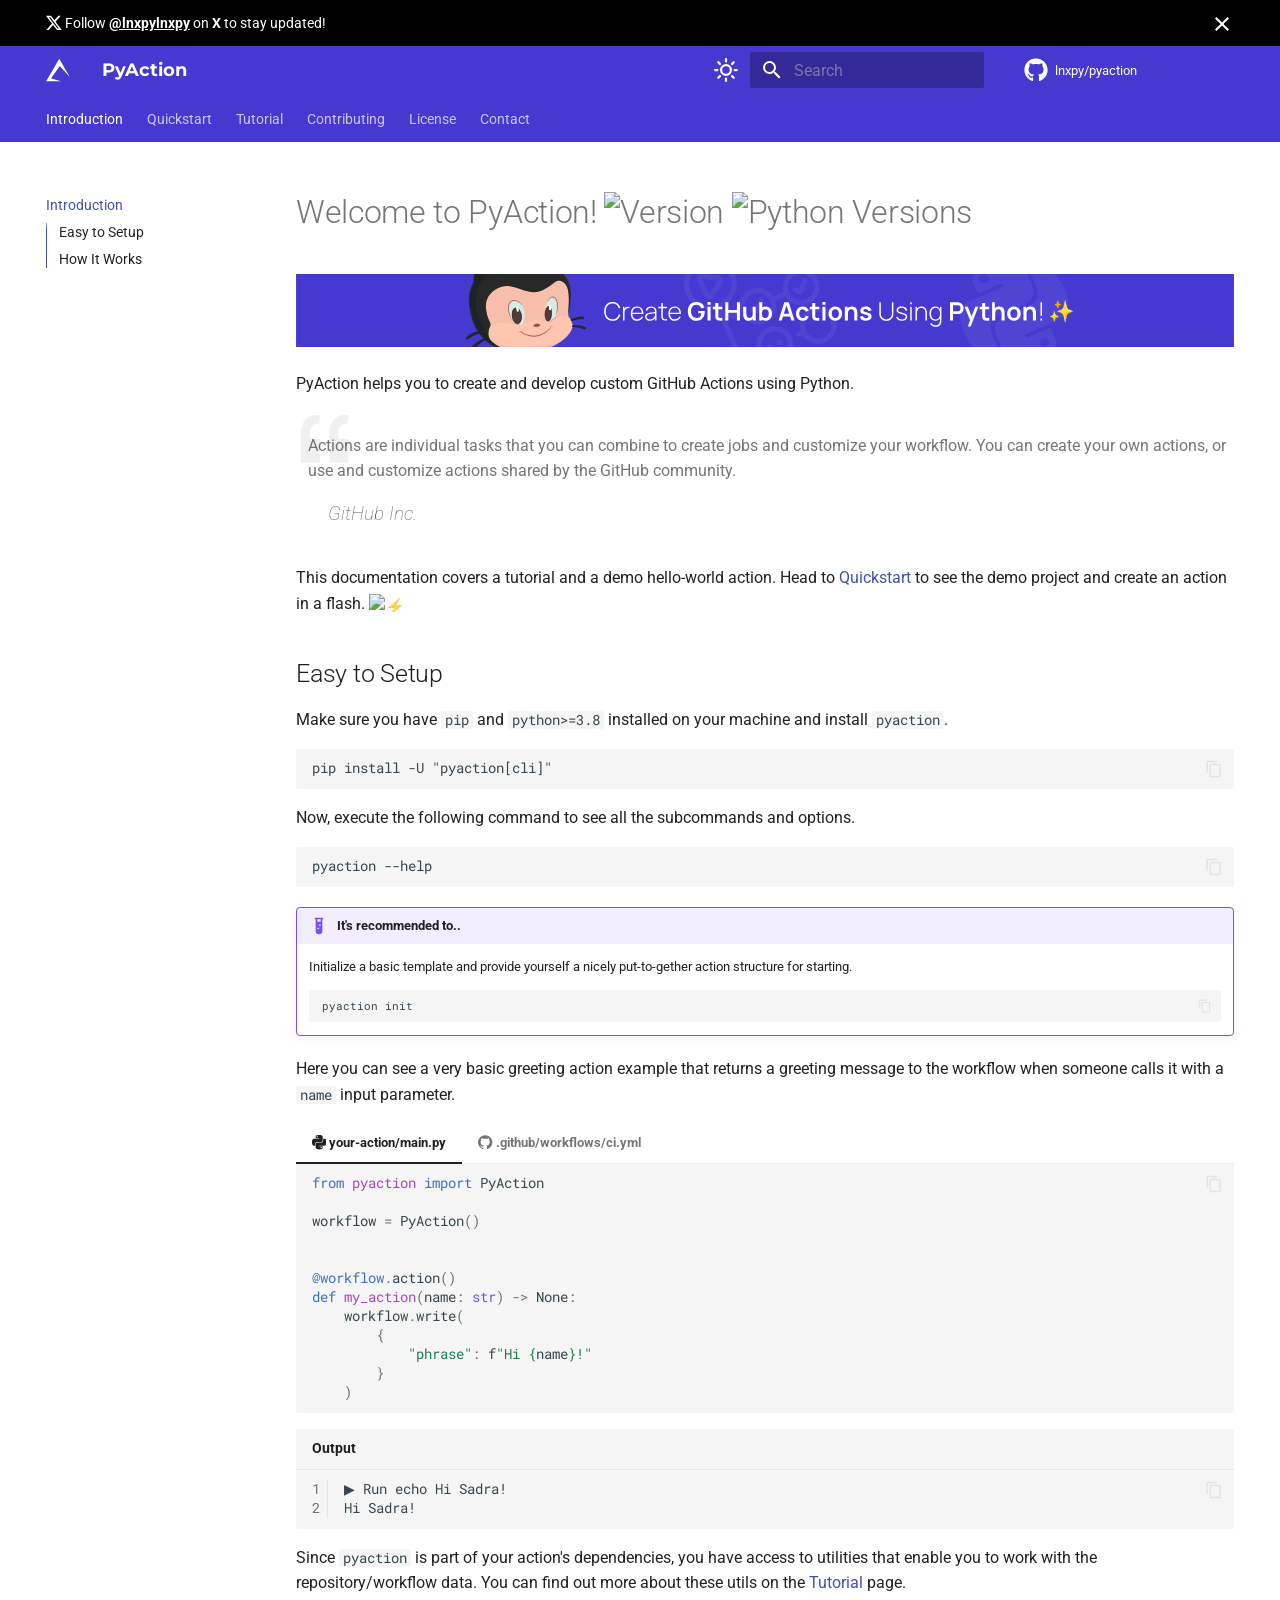
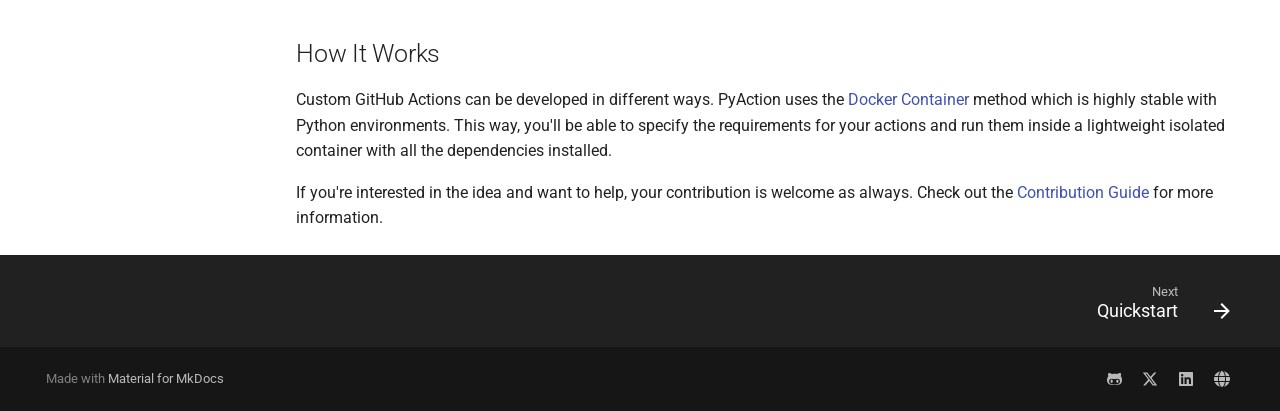
==== commit b8596711: "Deployed 926c416 with MkDocs version: 1.6.0" ====
--- a/index.html
+++ b/index.html
@@ -18,7 +18,7 @@
       
       
       <link rel="icon" href="img/logo.svg">
-      <meta name="generator" content="mkdocs-1.6.0, mkdocs-material-9.5.26">
+      <meta name="generator" content="mkdocs-1.6.0, mkdocs-material-9.5.31">
     
     
       
@@ -26,7 +26,7 @@
       
     
     
-      <link rel="stylesheet" href="assets/stylesheets/main.6543a935.min.css">
+      <link rel="stylesheet" href="assets/stylesheets/main.3cba04c6.min.css">
       
         
         <link rel="stylesheet" href="assets/stylesheets/palette.06af60db.min.css">
@@ -238,7 +238,7 @@
         <a href="https://github.com/lnxpy/pyaction" title="Go to repository" class="md-source" data-md-component="source">
   <div class="md-source__icon md-icon">
     
-    <svg xmlns="http://www.w3.org/2000/svg" viewBox="0 0 496 512"><!--! Font Awesome Free 6.5.2 by @fontawesome - https://fontawesome.com License - https://fontawesome.com/license/free (Icons: CC BY 4.0, Fonts: SIL OFL 1.1, Code: MIT License) Copyright 2024 Fonticons, Inc.--><path d="M165.9 397.4c0 2-2.3 3.6-5.2 3.6-3.3.3-5.6-1.3-5.6-3.6 0-2 2.3-3.6 5.2-3.6 3-.3 5.6 1.3 5.6 3.6zm-31.1-4.5c-.7 2 1.3 4.3 4.3 4.9 2.6 1 5.6 0 6.2-2s-1.3-4.3-4.3-5.2c-2.6-.7-5.5.3-6.2 2.3zm44.2-1.7c-2.9.7-4.9 2.6-4.6 4.9.3 2 2.9 3.3 5.9 2.6 2.9-.7 4.9-2.6 4.6-4.6-.3-1.9-3-3.2-5.9-2.9zM244.8 8C106.1 8 0 113.3 0 252c0 110.9 69.8 205.8 169.5 239.2 12.8 2.3 17.3-5.6 17.3-12.1 0-6.2-.3-40.4-.3-61.4 0 0-70 15-84.7-29.8 0 0-11.4-29.1-27.8-36.6 0 0-22.9-15.7 1.6-15.4 0 0 24.9 2 38.6 25.8 21.9 38.6 58.6 27.5 72.9 20.9 2.3-16 8.8-27.1 16-33.7-55.9-6.2-112.3-14.3-112.3-110.5 0-27.5 7.6-41.3 23.6-58.9-2.6-6.5-11.1-33.3 2.6-67.9 20.9-6.5 69 27 69 27 20-5.6 41.5-8.5 62.8-8.5s42.8 2.9 62.8 8.5c0 0 48.1-33.6 69-27 13.7 34.7 5.2 61.4 2.6 67.9 16 17.7 25.8 31.5 25.8 58.9 0 96.5-58.9 104.2-114.8 110.5 9.2 7.9 17 22.9 17 46.4 0 33.7-.3 75.4-.3 83.6 0 6.5 4.6 14.4 17.3 12.1C428.2 457.8 496 362.9 496 252 496 113.3 383.5 8 244.8 8zM97.2 352.9c-1.3 1-1 3.3.7 5.2 1.6 1.6 3.9 2.3 5.2 1 1.3-1 1-3.3-.7-5.2-1.6-1.6-3.9-2.3-5.2-1zm-10.8-8.1c-.7 1.3.3 2.9 2.3 3.9 1.6 1 3.6.7 4.3-.7.7-1.3-.3-2.9-2.3-3.9-2-.6-3.6-.3-4.3.7zm32.4 35.6c-1.6 1.3-1 4.3 1.3 6.2 2.3 2.3 5.2 2.6 6.5 1 1.3-1.3.7-4.3-1.3-6.2-2.2-2.3-5.2-2.6-6.5-1zm-11.4-14.7c-1.6 1-1.6 3.6 0 5.9 1.6 2.3 4.3 3.3 5.6 2.3 1.6-1.3 1.6-3.9 0-6.2-1.4-2.3-4-3.3-5.6-2z"/></svg>
+    <svg xmlns="http://www.w3.org/2000/svg" viewBox="0 0 496 512"><!--! Font Awesome Free 6.6.0 by @fontawesome - https://fontawesome.com License - https://fontawesome.com/license/free (Icons: CC BY 4.0, Fonts: SIL OFL 1.1, Code: MIT License) Copyright 2024 Fonticons, Inc.--><path d="M165.9 397.4c0 2-2.3 3.6-5.2 3.6-3.3.3-5.6-1.3-5.6-3.6 0-2 2.3-3.6 5.2-3.6 3-.3 5.6 1.3 5.6 3.6zm-31.1-4.5c-.7 2 1.3 4.3 4.3 4.9 2.6 1 5.6 0 6.2-2s-1.3-4.3-4.3-5.2c-2.6-.7-5.5.3-6.2 2.3zm44.2-1.7c-2.9.7-4.9 2.6-4.6 4.9.3 2 2.9 3.3 5.9 2.6 2.9-.7 4.9-2.6 4.6-4.6-.3-1.9-3-3.2-5.9-2.9zM244.8 8C106.1 8 0 113.3 0 252c0 110.9 69.8 205.8 169.5 239.2 12.8 2.3 17.3-5.6 17.3-12.1 0-6.2-.3-40.4-.3-61.4 0 0-70 15-84.7-29.8 0 0-11.4-29.1-27.8-36.6 0 0-22.9-15.7 1.6-15.4 0 0 24.9 2 38.6 25.8 21.9 38.6 58.6 27.5 72.9 20.9 2.3-16 8.8-27.1 16-33.7-55.9-6.2-112.3-14.3-112.3-110.5 0-27.5 7.6-41.3 23.6-58.9-2.6-6.5-11.1-33.3 2.6-67.9 20.9-6.5 69 27 69 27 20-5.6 41.5-8.5 62.8-8.5s42.8 2.9 62.8 8.5c0 0 48.1-33.6 69-27 13.7 34.7 5.2 61.4 2.6 67.9 16 17.7 25.8 31.5 25.8 58.9 0 96.5-58.9 104.2-114.8 110.5 9.2 7.9 17 22.9 17 46.4 0 33.7-.3 75.4-.3 83.6 0 6.5 4.6 14.4 17.3 12.1C428.2 457.8 496 362.9 496 252 496 113.3 383.5 8 244.8 8zM97.2 352.9c-1.3 1-1 3.3.7 5.2 1.6 1.6 3.9 2.3 5.2 1 1.3-1 1-3.3-.7-5.2-1.6-1.6-3.9-2.3-5.2-1zm-10.8-8.1c-.7 1.3.3 2.9 2.3 3.9 1.6 1 3.6.7 4.3-.7.7-1.3-.3-2.9-2.3-3.9-2-.6-3.6-.3-4.3.7zm32.4 35.6c-1.6 1.3-1 4.3 1.3 6.2 2.3 2.3 5.2 2.6 6.5 1 1.3-1.3.7-4.3-1.3-6.2-2.2-2.3-5.2-2.6-6.5-1zm-11.4-14.7c-1.6 1-1.6 3.6 0 5.9 1.6 2.3 4.3 3.3 5.6 2.3 1.6-1.3 1.6-3.9 0-6.2-1.4-2.3-4-3.3-5.6-2z"/></svg>
   </div>
   <div class="md-source__repository">
     lnxpy/pyaction
@@ -400,7 +400,7 @@
       <a href="https://github.com/lnxpy/pyaction" title="Go to repository" class="md-source" data-md-component="source">
   <div class="md-source__icon md-icon">
     
-    <svg xmlns="http://www.w3.org/2000/svg" viewBox="0 0 496 512"><!--! Font Awesome Free 6.5.2 by @fontawesome - https://fontawesome.com License - https://fontawesome.com/license/free (Icons: CC BY 4.0, Fonts: SIL OFL 1.1, Code: MIT License) Copyright 2024 Fonticons, Inc.--><path d="M165.9 397.4c0 2-2.3 3.6-5.2 3.6-3.3.3-5.6-1.3-5.6-3.6 0-2 2.3-3.6 5.2-3.6 3-.3 5.6 1.3 5.6 3.6zm-31.1-4.5c-.7 2 1.3 4.3 4.3 4.9 2.6 1 5.6 0 6.2-2s-1.3-4.3-4.3-5.2c-2.6-.7-5.5.3-6.2 2.3zm44.2-1.7c-2.9.7-4.9 2.6-4.6 4.9.3 2 2.9 3.3 5.9 2.6 2.9-.7 4.9-2.6 4.6-4.6-.3-1.9-3-3.2-5.9-2.9zM244.8 8C106.1 8 0 113.3 0 252c0 110.9 69.8 205.8 169.5 239.2 12.8 2.3 17.3-5.6 17.3-12.1 0-6.2-.3-40.4-.3-61.4 0 0-70 15-84.7-29.8 0 0-11.4-29.1-27.8-36.6 0 0-22.9-15.7 1.6-15.4 0 0 24.9 2 38.6 25.8 21.9 38.6 58.6 27.5 72.9 20.9 2.3-16 8.8-27.1 16-33.7-55.9-6.2-112.3-14.3-112.3-110.5 0-27.5 7.6-41.3 23.6-58.9-2.6-6.5-11.1-33.3 2.6-67.9 20.9-6.5 69 27 69 27 20-5.6 41.5-8.5 62.8-8.5s42.8 2.9 62.8 8.5c0 0 48.1-33.6 69-27 13.7 34.7 5.2 61.4 2.6 67.9 16 17.7 25.8 31.5 25.8 58.9 0 96.5-58.9 104.2-114.8 110.5 9.2 7.9 17 22.9 17 46.4 0 33.7-.3 75.4-.3 83.6 0 6.5 4.6 14.4 17.3 12.1C428.2 457.8 496 362.9 496 252 496 113.3 383.5 8 244.8 8zM97.2 352.9c-1.3 1-1 3.3.7 5.2 1.6 1.6 3.9 2.3 5.2 1 1.3-1 1-3.3-.7-5.2-1.6-1.6-3.9-2.3-5.2-1zm-10.8-8.1c-.7 1.3.3 2.9 2.3 3.9 1.6 1 3.6.7 4.3-.7.7-1.3-.3-2.9-2.3-3.9-2-.6-3.6-.3-4.3.7zm32.4 35.6c-1.6 1.3-1 4.3 1.3 6.2 2.3 2.3 5.2 2.6 6.5 1 1.3-1.3.7-4.3-1.3-6.2-2.2-2.3-5.2-2.6-6.5-1zm-11.4-14.7c-1.6 1-1.6 3.6 0 5.9 1.6 2.3 4.3 3.3 5.6 2.3 1.6-1.3 1.6-3.9 0-6.2-1.4-2.3-4-3.3-5.6-2z"/></svg>
+    <svg xmlns="http://www.w3.org/2000/svg" viewBox="0 0 496 512"><!--! Font Awesome Free 6.6.0 by @fontawesome - https://fontawesome.com License - https://fontawesome.com/license/free (Icons: CC BY 4.0, Fonts: SIL OFL 1.1, Code: MIT License) Copyright 2024 Fonticons, Inc.--><path d="M165.9 397.4c0 2-2.3 3.6-5.2 3.6-3.3.3-5.6-1.3-5.6-3.6 0-2 2.3-3.6 5.2-3.6 3-.3 5.6 1.3 5.6 3.6zm-31.1-4.5c-.7 2 1.3 4.3 4.3 4.9 2.6 1 5.6 0 6.2-2s-1.3-4.3-4.3-5.2c-2.6-.7-5.5.3-6.2 2.3zm44.2-1.7c-2.9.7-4.9 2.6-4.6 4.9.3 2 2.9 3.3 5.9 2.6 2.9-.7 4.9-2.6 4.6-4.6-.3-1.9-3-3.2-5.9-2.9zM244.8 8C106.1 8 0 113.3 0 252c0 110.9 69.8 205.8 169.5 239.2 12.8 2.3 17.3-5.6 17.3-12.1 0-6.2-.3-40.4-.3-61.4 0 0-70 15-84.7-29.8 0 0-11.4-29.1-27.8-36.6 0 0-22.9-15.7 1.6-15.4 0 0 24.9 2 38.6 25.8 21.9 38.6 58.6 27.5 72.9 20.9 2.3-16 8.8-27.1 16-33.7-55.9-6.2-112.3-14.3-112.3-110.5 0-27.5 7.6-41.3 23.6-58.9-2.6-6.5-11.1-33.3 2.6-67.9 20.9-6.5 69 27 69 27 20-5.6 41.5-8.5 62.8-8.5s42.8 2.9 62.8 8.5c0 0 48.1-33.6 69-27 13.7 34.7 5.2 61.4 2.6 67.9 16 17.7 25.8 31.5 25.8 58.9 0 96.5-58.9 104.2-114.8 110.5 9.2 7.9 17 22.9 17 46.4 0 33.7-.3 75.4-.3 83.6 0 6.5 4.6 14.4 17.3 12.1C428.2 457.8 496 362.9 496 252 496 113.3 383.5 8 244.8 8zM97.2 352.9c-1.3 1-1 3.3.7 5.2 1.6 1.6 3.9 2.3 5.2 1 1.3-1 1-3.3-.7-5.2-1.6-1.6-3.9-2.3-5.2-1zm-10.8-8.1c-.7 1.3.3 2.9 2.3 3.9 1.6 1 3.6.7 4.3-.7.7-1.3-.3-2.9-2.3-3.9-2-.6-3.6-.3-4.3.7zm32.4 35.6c-1.6 1.3-1 4.3 1.3 6.2 2.3 2.3 5.2 2.6 6.5 1 1.3-1.3.7-4.3-1.3-6.2-2.2-2.3-5.2-2.6-6.5-1zm-11.4-14.7c-1.6 1-1.6 3.6 0 5.9 1.6 2.3 4.3 3.3 5.6 2.3 1.6-1.3 1.6-3.9 0-6.2-1.4-2.3-4-3.3-5.6-2z"/></svg>
   </div>
   <div class="md-source__repository">
     lnxpy/pyaction
@@ -607,7 +607,7 @@
 
 
 <h1 id="welcome-to-pyaction">Welcome to PyAction! <img alt="Version" src="https://img.shields.io/pypi/v/pyaction?logo=pypi&amp;logoColor=949DA5&amp;label=Version&amp;labelColor=2A3035&amp;color=4539d0" /> <img alt="Python Versions" src="https://img.shields.io/pypi/pyversions/pyaction?logo=python&amp;logoColor=949DA5&amp;label=Python&amp;labelColor=2A3035&amp;color=4539d0" /></h1>
-<p><img alt="header" class="rounded" src="img/header.svg" /></p>
+<p><img alt="header" src="img/header.svg" /></p>
 <p>PyAction helps you to create and develop custom GitHub Actions using Python.</p>
 <blockquote>
 <p>Actions are individual tasks that you can combine to create jobs and customize your workflow. You can create your own actions, or use and customize actions shared by the GitHub community. <mark>GitHub Inc.</mark></p>
@@ -751,7 +751,7 @@
       
     
     <a href="https://github.com/lnxpy/pyaction" target="_blank" rel="noopener" title="github.com" class="md-social__link">
-      <svg xmlns="http://www.w3.org/2000/svg" viewBox="0 0 480 512"><!--! Font Awesome Free 6.5.2 by @fontawesome - https://fontawesome.com License - https://fontawesome.com/license/free (Icons: CC BY 4.0, Fonts: SIL OFL 1.1, Code: MIT License) Copyright 2024 Fonticons, Inc.--><path d="M186.1 328.7c0 20.9-10.9 55.1-36.7 55.1s-36.7-34.2-36.7-55.1 10.9-55.1 36.7-55.1 36.7 34.2 36.7 55.1zM480 278.2c0 31.9-3.2 65.7-17.5 95-37.9 76.6-142.1 74.8-216.7 74.8-75.8 0-186.2 2.7-225.6-74.8-14.6-29-20.2-63.1-20.2-95 0-41.9 13.9-81.5 41.5-113.6-5.2-15.8-7.7-32.4-7.7-48.8 0-21.5 4.9-32.3 14.6-51.8 45.3 0 74.3 9 108.8 36 29-6.9 58.8-10 88.7-10 27 0 54.2 2.9 80.4 9.2 34-26.7 63-35.2 107.8-35.2 9.8 19.5 14.6 30.3 14.6 51.8 0 16.4-2.6 32.7-7.7 48.2 27.5 32.4 39 72.3 39 114.2zm-64.3 50.5c0-43.9-26.7-82.6-73.5-82.6-18.9 0-37 3.4-56 6-14.9 2.3-29.8 3.2-45.1 3.2-15.2 0-30.1-.9-45.1-3.2-18.7-2.6-37-6-56-6-46.8 0-73.5 38.7-73.5 82.6 0 87.8 80.4 101.3 150.4 101.3h48.2c70.3 0 150.6-13.4 150.6-101.3zm-82.6-55.1c-25.8 0-36.7 34.2-36.7 55.1s10.9 55.1 36.7 55.1 36.7-34.2 36.7-55.1-10.9-55.1-36.7-55.1z"/></svg>
+      <svg xmlns="http://www.w3.org/2000/svg" viewBox="0 0 480 512"><!--! Font Awesome Free 6.6.0 by @fontawesome - https://fontawesome.com License - https://fontawesome.com/license/free (Icons: CC BY 4.0, Fonts: SIL OFL 1.1, Code: MIT License) Copyright 2024 Fonticons, Inc.--><path d="M186.1 328.7c0 20.9-10.9 55.1-36.7 55.1s-36.7-34.2-36.7-55.1 10.9-55.1 36.7-55.1 36.7 34.2 36.7 55.1zM480 278.2c0 31.9-3.2 65.7-17.5 95-37.9 76.6-142.1 74.8-216.7 74.8-75.8 0-186.2 2.7-225.6-74.8-14.6-29-20.2-63.1-20.2-95 0-41.9 13.9-81.5 41.5-113.6-5.2-15.8-7.7-32.4-7.7-48.8 0-21.5 4.9-32.3 14.6-51.8 45.3 0 74.3 9 108.8 36 29-6.9 58.8-10 88.7-10 27 0 54.2 2.9 80.4 9.2 34-26.7 63-35.2 107.8-35.2 9.8 19.5 14.6 30.3 14.6 51.8 0 16.4-2.6 32.7-7.7 48.2 27.5 32.4 39 72.3 39 114.2zm-64.3 50.5c0-43.9-26.7-82.6-73.5-82.6-18.9 0-37 3.4-56 6-14.9 2.3-29.8 3.2-45.1 3.2-15.2 0-30.1-.9-45.1-3.2-18.7-2.6-37-6-56-6-46.8 0-73.5 38.7-73.5 82.6 0 87.8 80.4 101.3 150.4 101.3h48.2c70.3 0 150.6-13.4 150.6-101.3zm-82.6-55.1c-25.8 0-36.7 34.2-36.7 55.1s10.9 55.1 36.7 55.1 36.7-34.2 36.7-55.1-10.9-55.1-36.7-55.1z"/></svg>
     </a>
   
     
@@ -762,7 +762,7 @@
       
     
     <a href="https://twitter.com/lnxpylnxpy" target="_blank" rel="noopener" title="twitter.com" class="md-social__link">
-      <svg xmlns="http://www.w3.org/2000/svg" viewBox="0 0 512 512"><!--! Font Awesome Free 6.5.2 by @fontawesome - https://fontawesome.com License - https://fontawesome.com/license/free (Icons: CC BY 4.0, Fonts: SIL OFL 1.1, Code: MIT License) Copyright 2024 Fonticons, Inc.--><path d="M389.2 48h70.6L305.6 224.2 487 464H345L233.7 318.6 106.5 464H35.8l164.9-188.5L26.8 48h145.6l100.5 132.9L389.2 48zm-24.8 373.8h39.1L151.1 88h-42l255.3 333.8z"/></svg>
+      <svg xmlns="http://www.w3.org/2000/svg" viewBox="0 0 512 512"><!--! Font Awesome Free 6.6.0 by @fontawesome - https://fontawesome.com License - https://fontawesome.com/license/free (Icons: CC BY 4.0, Fonts: SIL OFL 1.1, Code: MIT License) Copyright 2024 Fonticons, Inc.--><path d="M389.2 48h70.6L305.6 224.2 487 464H345L233.7 318.6 106.5 464H35.8l164.9-188.5L26.8 48h145.6l100.5 132.9L389.2 48zm-24.8 373.8h39.1L151.1 88h-42l255.3 333.8z"/></svg>
     </a>
   
     
@@ -773,7 +773,7 @@
       
     
     <a href="https://linkedin.com/in/sadra-yahyapour" target="_blank" rel="noopener" title="linkedin.com" class="md-social__link">
-      <svg xmlns="http://www.w3.org/2000/svg" viewBox="0 0 448 512"><!--! Font Awesome Free 6.5.2 by @fontawesome - https://fontawesome.com License - https://fontawesome.com/license/free (Icons: CC BY 4.0, Fonts: SIL OFL 1.1, Code: MIT License) Copyright 2024 Fonticons, Inc.--><path d="M416 32H31.9C14.3 32 0 46.5 0 64.3v383.4C0 465.5 14.3 480 31.9 480H416c17.6 0 32-14.5 32-32.3V64.3c0-17.8-14.4-32.3-32-32.3zM135.4 416H69V202.2h66.5V416zm-33.2-243c-21.3 0-38.5-17.3-38.5-38.5S80.9 96 102.2 96c21.2 0 38.5 17.3 38.5 38.5 0 21.3-17.2 38.5-38.5 38.5zm282.1 243h-66.4V312c0-24.8-.5-56.7-34.5-56.7-34.6 0-39.9 27-39.9 54.9V416h-66.4V202.2h63.7v29.2h.9c8.9-16.8 30.6-34.5 62.9-34.5 67.2 0 79.7 44.3 79.7 101.9V416z"/></svg>
+      <svg xmlns="http://www.w3.org/2000/svg" viewBox="0 0 448 512"><!--! Font Awesome Free 6.6.0 by @fontawesome - https://fontawesome.com License - https://fontawesome.com/license/free (Icons: CC BY 4.0, Fonts: SIL OFL 1.1, Code: MIT License) Copyright 2024 Fonticons, Inc.--><path d="M416 32H31.9C14.3 32 0 46.5 0 64.3v383.4C0 465.5 14.3 480 31.9 480H416c17.6 0 32-14.5 32-32.3V64.3c0-17.8-14.4-32.3-32-32.3zM135.4 416H69V202.2h66.5V416zm-33.2-243c-21.3 0-38.5-17.3-38.5-38.5S80.9 96 102.2 96c21.2 0 38.5 17.3 38.5 38.5 0 21.3-17.2 38.5-38.5 38.5zm282.1 243h-66.4V312c0-24.8-.5-56.7-34.5-56.7-34.6 0-39.9 27-39.9 54.9V416h-66.4V202.2h63.7v29.2h.9c8.9-16.8 30.6-34.5 62.9-34.5 67.2 0 79.7 44.3 79.7 101.9V416z"/></svg>
     </a>
   
     
@@ -784,7 +784,7 @@
       
     
     <a href="https://imsadra.me" target="_blank" rel="noopener" title="imsadra.me" class="md-social__link">
-      <svg xmlns="http://www.w3.org/2000/svg" viewBox="0 0 512 512"><!--! Font Awesome Free 6.5.2 by @fontawesome - https://fontawesome.com License - https://fontawesome.com/license/free (Icons: CC BY 4.0, Fonts: SIL OFL 1.1, Code: MIT License) Copyright 2024 Fonticons, Inc.--><path d="M352 256c0 22.2-1.2 43.6-3.3 64H163.3c-2.2-20.4-3.3-41.8-3.3-64s1.2-43.6 3.3-64h185.4c2.2 20.4 3.3 41.8 3.3 64zm28.8-64h123.1c5.3 20.5 8.1 41.9 8.1 64s-2.8 43.5-8.1 64H380.8c2.1-20.6 3.2-42 3.2-64s-1.1-43.4-3.2-64zm112.6-32H376.7c-10-63.9-29.8-117.4-55.3-151.6 78.3 20.7 142 77.5 171.9 151.6zm-149.1 0H167.7c6.1-36.4 15.5-68.6 27-94.7 10.5-23.6 22.2-40.7 33.5-51.5C239.4 3.2 248.7 0 256 0s16.6 3.2 27.8 13.8c11.3 10.8 23 27.9 33.5 51.5 11.6 26 20.9 58.2 27 94.7zm-209 0H18.6c30-74.1 93.6-130.9 172-151.6-25.5 34.2-45.3 87.7-55.3 151.6zM8.1 192h123.1c-2.1 20.6-3.2 42-3.2 64s1.1 43.4 3.2 64H8.1C2.8 299.5 0 278.1 0 256s2.8-43.5 8.1-64zm186.6 254.6c-11.6-26-20.9-58.2-27-94.6h176.6c-6.1 36.4-15.5 68.6-27 94.6-10.5 23.6-22.2 40.7-33.5 51.5-11.2 10.7-20.5 13.9-27.8 13.9s-16.6-3.2-27.8-13.8c-11.3-10.8-23-27.9-33.5-51.5zM135.3 352c10 63.9 29.8 117.4 55.3 151.6-78.4-20.7-142-77.5-172-151.6h116.7zm358.1 0c-30 74.1-93.6 130.9-171.9 151.6 25.5-34.2 45.2-87.7 55.3-151.6h116.6z"/></svg>
+      <svg xmlns="http://www.w3.org/2000/svg" viewBox="0 0 512 512"><!--! Font Awesome Free 6.6.0 by @fontawesome - https://fontawesome.com License - https://fontawesome.com/license/free (Icons: CC BY 4.0, Fonts: SIL OFL 1.1, Code: MIT License) Copyright 2024 Fonticons, Inc.--><path d="M352 256c0 22.2-1.2 43.6-3.3 64H163.4c-2.2-20.4-3.3-41.8-3.3-64s1.2-43.6 3.3-64h185.3c2.2 20.4 3.3 41.8 3.3 64zm28.8-64h123.1c5.3 20.5 8.1 41.9 8.1 64s-2.8 43.5-8.1 64H380.8c2.1-20.6 3.2-42 3.2-64s-1.1-43.4-3.2-64zm112.6-32H376.7c-10-63.9-29.8-117.4-55.3-151.6 78.3 20.7 142 77.5 171.9 151.6zm-149.1 0H167.7c6.1-36.4 15.5-68.6 27-94.7 10.5-23.6 22.2-40.7 33.5-51.5C239.4 3.2 248.7 0 256 0s16.6 3.2 27.8 13.8c11.3 10.8 23 27.9 33.5 51.5 11.6 26 20.9 58.2 27 94.7zm-209 0H18.6c30-74.1 93.6-130.9 172-151.6-25.5 34.2-45.3 87.7-55.3 151.6zM8.1 192h123.1c-2.1 20.6-3.2 42-3.2 64s1.1 43.4 3.2 64H8.1C2.8 299.5 0 278.1 0 256s2.8-43.5 8.1-64zm186.6 254.6c-11.6-26-20.9-58.2-27-94.6h176.6c-6.1 36.4-15.5 68.6-27 94.6-10.5 23.6-22.2 40.7-33.5 51.5-11.2 10.7-20.5 13.9-27.8 13.9s-16.6-3.2-27.8-13.8c-11.3-10.8-23-27.9-33.5-51.5zM135.3 352c10 63.9 29.8 117.4 55.3 151.6-78.4-20.7-142-77.5-172-151.6h116.7zm358.1 0c-30 74.1-93.6 130.9-171.9 151.6 25.5-34.2 45.2-87.7 55.3-151.6h116.7z"/></svg>
     </a>
   
 </div>
@@ -802,7 +802,7 @@
     <script id="__config" type="application/json">{"base": ".", "features": ["navigation.instant", "content.code.copy", "navigation.footer", "search.highlight", "content.code.annotate", "navigation.tabs", "toc.integrate", "announce.dismiss"], "search": "assets/javascripts/workers/search.b8dbb3d2.min.js", "translations": {"clipboard.copied": "Copied to clipboard", "clipboard.copy": "Copy to clipboard", "search.result.more.one": "1 more on this page", "search.result.more.other": "# more on this page", "search.result.none": "No matching documents", "search.result.one": "1 matching document", "search.result.other": "# matching documents", "search.result.placeholder": "Type to start searching", "search.result.term.missing": "Missing", "select.version": "Select version"}}</script>
     
     
-      <script src="assets/javascripts/bundle.ad660dcc.min.js"></script>
+      <script src="assets/javascripts/bundle.fe8b6f2b.min.js"></script>
       
     
   </body>
--- a/assets/stylesheets/main.3cba04c6.min.css
+++ b/assets/stylesheets/main.3cba04c6.min.css
@@ -0,0 +1 @@
+@charset "UTF-8";html{-webkit-text-size-adjust:none;-moz-text-size-adjust:none;text-size-adjust:none;box-sizing:border-box}*,:after,:before{box-sizing:inherit}@media (prefers-reduced-motion){*,:after,:before{transition:none!important}}body{margin:0}a,button,input,label{-webkit-tap-highlight-color:transparent}a{color:inherit;text-decoration:none}hr{border:0;box-sizing:initial;display:block;height:.05rem;overflow:visible;padding:0}small{font-size:80%}sub,sup{line-height:1em}img{border-style:none}table{border-collapse:initial;border-spacing:0}td,th{font-weight:400;vertical-align:top}button{background:#0000;border:0;font-family:inherit;font-size:inherit;margin:0;padding:0}input{border:0;outline:none}:root{--md-primary-fg-color:#4051b5;--md-primary-fg-color--light:#5d6cc0;--md-primary-fg-color--dark:#303fa1;--md-primary-bg-color:#fff;--md-primary-bg-color--light:#ffffffb3;--md-accent-fg-color:#526cfe;--md-accent-fg-color--transparent:#526cfe1a;--md-accent-bg-color:#fff;--md-accent-bg-color--light:#ffffffb3}[data-md-color-scheme=default]{color-scheme:light}[data-md-color-scheme=default] img[src$="#gh-dark-mode-only"],[data-md-color-scheme=default] img[src$="#only-dark"]{display:none}:root,[data-md-color-scheme=default]{--md-hue:225deg;--md-default-fg-color:#000000de;--md-default-fg-color--light:#0000008a;--md-default-fg-color--lighter:#00000052;--md-default-fg-color--lightest:#00000012;--md-default-bg-color:#fff;--md-default-bg-color--light:#ffffffb3;--md-default-bg-color--lighter:#ffffff4d;--md-default-bg-color--lightest:#ffffff1f;--md-code-fg-color:#36464e;--md-code-bg-color:#f5f5f5;--md-code-hl-color:#4287ff;--md-code-hl-color--light:#4287ff1a;--md-code-hl-number-color:#d52a2a;--md-code-hl-special-color:#db1457;--md-code-hl-function-color:#a846b9;--md-code-hl-constant-color:#6e59d9;--md-code-hl-keyword-color:#3f6ec6;--md-code-hl-string-color:#1c7d4d;--md-code-hl-name-color:var(--md-code-fg-color);--md-code-hl-operator-color:var(--md-default-fg-color--light);--md-code-hl-punctuation-color:var(--md-default-fg-color--light);--md-code-hl-comment-color:var(--md-default-fg-color--light);--md-code-hl-generic-color:var(--md-default-fg-color--light);--md-code-hl-variable-color:var(--md-default-fg-color--light);--md-typeset-color:var(--md-default-fg-color);--md-typeset-a-color:var(--md-primary-fg-color);--md-typeset-del-color:#f5503d26;--md-typeset-ins-color:#0bd57026;--md-typeset-kbd-color:#fafafa;--md-typeset-kbd-accent-color:#fff;--md-typeset-kbd-border-color:#b8b8b8;--md-typeset-mark-color:#ffff0080;--md-typeset-table-color:#0000001f;--md-typeset-table-color--light:rgba(0,0,0,.035);--md-admonition-fg-color:var(--md-default-fg-color);--md-admonition-bg-color:var(--md-default-bg-color);--md-warning-fg-color:#000000de;--md-warning-bg-color:#ff9;--md-footer-fg-color:#fff;--md-footer-fg-color--light:#ffffffb3;--md-footer-fg-color--lighter:#ffffff73;--md-footer-bg-color:#000000de;--md-footer-bg-color--dark:#00000052;--md-shadow-z1:0 0.2rem 0.5rem #0000000d,0 0 0.05rem #0000001a;--md-shadow-z2:0 0.2rem 0.5rem #0000001a,0 0 0.05rem #00000040;--md-shadow-z3:0 0.2rem 0.5rem #0003,0 0 0.05rem #00000059}.md-icon svg{fill:currentcolor;display:block;height:1.2rem;width:1.2rem}body{-webkit-font-smoothing:antialiased;-moz-osx-font-smoothing:grayscale;--md-text-font-family:var(--md-text-font,_),-apple-system,BlinkMacSystemFont,Helvetica,Arial,sans-serif;--md-code-font-family:var(--md-code-font,_),SFMono-Regular,Consolas,Menlo,monospace}aside,body,input{font-feature-settings:"kern","liga";color:var(--md-typeset-color);font-family:var(--md-text-font-family)}code,kbd,pre{font-feature-settings:"kern";font-family:var(--md-code-font-family)}:root{--md-typeset-table-sort-icon:url('data:image/svg+xml;charset=utf-8,<svg xmlns="http://www.w3.org/2000/svg" viewBox="0 0 24 24"><path d="m18 21-4-4h3V7h-3l4-4 4 4h-3v10h3M2 19v-2h10v2M2 13v-2h7v2M2 7V5h4v2H2Z"/></svg>');--md-typeset-table-sort-icon--asc:url('data:image/svg+xml;charset=utf-8,<svg xmlns="http://www.w3.org/2000/svg" viewBox="0 0 24 24"><path d="M19 17h3l-4 4-4-4h3V3h2M2 17h10v2H2M6 5v2H2V5m0 6h7v2H2v-2Z"/></svg>');--md-typeset-table-sort-icon--desc:url('data:image/svg+xml;charset=utf-8,<svg xmlns="http://www.w3.org/2000/svg" viewBox="0 0 24 24"><path d="M19 7h3l-4-4-4 4h3v14h2M2 17h10v2H2M6 5v2H2V5m0 6h7v2H2v-2Z"/></svg>')}.md-typeset{-webkit-print-color-adjust:exact;color-adjust:exact;font-size:.8rem;line-height:1.6}@media print{.md-typeset{font-size:.68rem}}.md-typeset blockquote,.md-typeset dl,.md-typeset figure,.md-typeset ol,.md-typeset pre,.md-typeset ul{margin-bottom:1em;margin-top:1em}.md-typeset h1{color:var(--md-default-fg-color--light);font-size:2em;line-height:1.3;margin:0 0 1.25em}.md-typeset h1,.md-typeset h2{font-weight:300;letter-spacing:-.01em}.md-typeset h2{font-size:1.5625em;line-height:1.4;margin:1.6em 0 .64em}.md-typeset h3{font-size:1.25em;font-weight:400;letter-spacing:-.01em;line-height:1.5;margin:1.6em 0 .8em}.md-typeset h2+h3{margin-top:.8em}.md-typeset h4{font-weight:700;letter-spacing:-.01em;margin:1em 0}.md-typeset h5,.md-typeset h6{color:var(--md-default-fg-color--light);font-size:.8em;font-weight:700;letter-spacing:-.01em;margin:1.25em 0}.md-typeset h5{text-transform:uppercase}.md-typeset hr{border-bottom:.05rem solid var(--md-default-fg-color--lightest);display:flow-root;margin:1.5em 0}.md-typeset a{color:var(--md-typeset-a-color);word-break:break-word}.md-typeset a,.md-typeset a:before{transition:color 125ms}.md-typeset a:focus,.md-typeset a:hover{color:var(--md-accent-fg-color)}.md-typeset a:focus code,.md-typeset a:hover code{background-color:var(--md-accent-fg-color--transparent)}.md-typeset a code{color:currentcolor;transition:background-color 125ms}.md-typeset a.focus-visible{outline-color:var(--md-accent-fg-color);outline-offset:.2rem}.md-typeset code,.md-typeset kbd,.md-typeset pre{color:var(--md-code-fg-color);direction:ltr;font-variant-ligatures:none}@media print{.md-typeset code,.md-typeset kbd,.md-typeset pre{white-space:pre-wrap}}.md-typeset code{background-color:var(--md-code-bg-color);border-radius:.1rem;-webkit-box-decoration-break:clone;box-decoration-break:clone;font-size:.85em;padding:0 .2941176471em;word-break:break-word}.md-typeset code:not(.focus-visible){-webkit-tap-highlight-color:transparent;outline:none}.md-typeset pre{display:flow-root;line-height:1.4;position:relative}.md-typeset pre>code{-webkit-box-decoration-break:slice;box-decoration-break:slice;box-shadow:none;display:block;margin:0;outline-color:var(--md-accent-fg-color);overflow:auto;padding:.7720588235em 1.1764705882em;scrollbar-color:var(--md-default-fg-color--lighter) #0000;scrollbar-width:thin;touch-action:auto;word-break:normal}.md-typeset pre>code:hover{scrollbar-color:var(--md-accent-fg-color) #0000}.md-typeset pre>code::-webkit-scrollbar{height:.2rem;width:.2rem}.md-typeset pre>code::-webkit-scrollbar-thumb{background-color:var(--md-default-fg-color--lighter)}.md-typeset pre>code::-webkit-scrollbar-thumb:hover{background-color:var(--md-accent-fg-color)}.md-typeset kbd{background-color:var(--md-typeset-kbd-color);border-radius:.1rem;box-shadow:0 .1rem 0 .05rem var(--md-typeset-kbd-border-color),0 .1rem 0 var(--md-typeset-kbd-border-color),0 -.1rem .2rem var(--md-typeset-kbd-accent-color) inset;color:var(--md-default-fg-color);display:inline-block;font-size:.75em;padding:0 .6666666667em;vertical-align:text-top;word-break:break-word}.md-typeset mark{background-color:var(--md-typeset-mark-color);-webkit-box-decoration-break:clone;box-decoration-break:clone;color:inherit;word-break:break-word}.md-typeset abbr{border-bottom:.05rem dotted var(--md-default-fg-color--light);cursor:help;text-decoration:none}.md-typeset small{opacity:.75}[dir=ltr] .md-typeset sub,[dir=ltr] .md-typeset sup{margin-left:.078125em}[dir=rtl] .md-typeset sub,[dir=rtl] .md-typeset sup{margin-right:.078125em}[dir=ltr] .md-typeset blockquote{padding-left:.6rem}[dir=rtl] .md-typeset blockquote{padding-right:.6rem}[dir=ltr] .md-typeset blockquote{border-left:.2rem solid var(--md-default-fg-color--lighter)}[dir=rtl] .md-typeset blockquote{border-right:.2rem solid var(--md-default-fg-color--lighter)}.md-typeset blockquote{color:var(--md-default-fg-color--light);margin-left:0;margin-right:0}.md-typeset ul{list-style-type:disc}[dir=ltr] .md-typeset ol,[dir=ltr] .md-typeset ul{margin-left:.625em}[dir=rtl] .md-typeset ol,[dir=rtl] .md-typeset ul{margin-right:.625em}.md-typeset ol,.md-typeset ul{padding:0}.md-typeset ol:not([hidden]),.md-typeset ul:not([hidden]){display:flow-root}.md-typeset ol ol,.md-typeset ul ol{list-style-type:lower-alpha}.md-typeset ol ol ol,.md-typeset ul ol ol{list-style-type:lower-roman}[dir=ltr] .md-typeset ol li,[dir=ltr] .md-typeset ul li{margin-left:1.25em}[dir=rtl] .md-typeset ol li,[dir=rtl] .md-typeset ul li{margin-right:1.25em}.md-typeset ol li,.md-typeset ul li{margin-bottom:.5em}.md-typeset ol li blockquote,.md-typeset ol li p,.md-typeset ul li blockquote,.md-typeset ul li p{margin:.5em 0}.md-typeset ol li:last-child,.md-typeset ul li:last-child{margin-bottom:0}[dir=ltr] .md-typeset ol li ol,[dir=ltr] .md-typeset ol li ul,[dir=ltr] .md-typeset ul li ol,[dir=ltr] .md-typeset ul li ul{margin-left:.625em}[dir=rtl] .md-typeset ol li ol,[dir=rtl] .md-typeset ol li ul,[dir=rtl] .md-typeset ul li ol,[dir=rtl] .md-typeset ul li ul{margin-right:.625em}.md-typeset ol li ol,.md-typeset ol li ul,.md-typeset ul li ol,.md-typeset ul li ul{margin-bottom:.5em;margin-top:.5em}[dir=ltr] .md-typeset dd{margin-left:1.875em}[dir=rtl] .md-typeset dd{margin-right:1.875em}.md-typeset dd{margin-bottom:1.5em;margin-top:1em}.md-typeset img,.md-typeset svg,.md-typeset video{height:auto;max-width:100%}.md-typeset img[align=left]{margin:1em 1em 1em 0}.md-typeset img[align=right]{margin:1em 0 1em 1em}.md-typeset img[align]:only-child{margin-top:0}.md-typeset figure{display:flow-root;margin:1em auto;max-width:100%;text-align:center;width:-moz-fit-content;width:fit-content}.md-typeset figure img{display:block;margin:0 auto}.md-typeset figcaption{font-style:italic;margin:1em auto;max-width:24rem}.md-typeset iframe{max-width:100%}.md-typeset table:not([class]){background-color:var(--md-default-bg-color);border:.05rem solid var(--md-typeset-table-color);border-radius:.1rem;display:inline-block;font-size:.64rem;max-width:100%;overflow:auto;touch-action:auto}@media print{.md-typeset table:not([class]){display:table}}.md-typeset table:not([class])+*{margin-top:1.5em}.md-typeset table:not([class]) td>:first-child,.md-typeset table:not([class]) th>:first-child{margin-top:0}.md-typeset table:not([class]) td>:last-child,.md-typeset table:not([class]) th>:last-child{margin-bottom:0}.md-typeset table:not([class]) td:not([align]),.md-typeset table:not([class]) th:not([align]){text-align:left}[dir=rtl] .md-typeset table:not([class]) td:not([align]),[dir=rtl] .md-typeset table:not([class]) th:not([align]){text-align:right}.md-typeset table:not([class]) th{font-weight:700;min-width:5rem;padding:.9375em 1.25em;vertical-align:top}.md-typeset table:not([class]) td{border-top:.05rem solid var(--md-typeset-table-color);padding:.9375em 1.25em;vertical-align:top}.md-typeset table:not([class]) tbody tr{transition:background-color 125ms}.md-typeset table:not([class]) tbody tr:hover{background-color:var(--md-typeset-table-color--light);box-shadow:0 .05rem 0 var(--md-default-bg-color) inset}.md-typeset table:not([class]) a{word-break:normal}.md-typeset table th[role=columnheader]{cursor:pointer}[dir=ltr] .md-typeset table th[role=columnheader]:after{margin-left:.5em}[dir=rtl] .md-typeset table th[role=columnheader]:after{margin-right:.5em}.md-typeset table th[role=columnheader]:after{content:"";display:inline-block;height:1.2em;-webkit-mask-image:var(--md-typeset-table-sort-icon);mask-image:var(--md-typeset-table-sort-icon);-webkit-mask-repeat:no-repeat;mask-repeat:no-repeat;-webkit-mask-size:contain;mask-size:contain;transition:background-color 125ms;vertical-align:text-bottom;width:1.2em}.md-typeset table th[role=columnheader]:hover:after{background-color:var(--md-default-fg-color--lighter)}.md-typeset table th[role=columnheader][aria-sort=ascending]:after{background-color:var(--md-default-fg-color--light);-webkit-mask-image:var(--md-typeset-table-sort-icon--asc);mask-image:var(--md-typeset-table-sort-icon--asc)}.md-typeset table th[role=columnheader][aria-sort=descending]:after{background-color:var(--md-default-fg-color--light);-webkit-mask-image:var(--md-typeset-table-sort-icon--desc);mask-image:var(--md-typeset-table-sort-icon--desc)}.md-typeset__scrollwrap{margin:1em -.8rem;overflow-x:auto;touch-action:auto}.md-typeset__table{display:inline-block;margin-bottom:.5em;padding:0 .8rem}@media print{.md-typeset__table{display:block}}html .md-typeset__table table{display:table;margin:0;overflow:hidden;width:100%}@media screen and (max-width:44.984375em){.md-content__inner>pre{margin:1em -.8rem}.md-content__inner>pre code{border-radius:0}}.md-typeset .md-author{border-radius:100%;display:block;flex-shrink:0;height:1.6rem;overflow:hidden;position:relative;transition:color 125ms,transform 125ms;width:1.6rem}.md-typeset .md-author img{display:block}.md-typeset .md-author--more{background:var(--md-default-fg-color--lightest);color:var(--md-default-fg-color--lighter);font-size:.6rem;font-weight:700;line-height:1.6rem;text-align:center}.md-typeset .md-author--long{height:2.4rem;width:2.4rem}.md-typeset a.md-author{transform:scale(1)}.md-typeset a.md-author img{border-radius:100%;filter:grayscale(100%) opacity(75%);transition:filter 125ms}.md-typeset a.md-author:focus,.md-typeset a.md-author:hover{transform:scale(1.1);z-index:1}.md-typeset a.md-author:focus img,.md-typeset a.md-author:hover img{filter:grayscale(0)}.md-banner{background-color:var(--md-footer-bg-color);color:var(--md-footer-fg-color);overflow:auto}@media print{.md-banner{display:none}}.md-banner--warning{background-color:var(--md-warning-bg-color);color:var(--md-warning-fg-color)}.md-banner__inner{font-size:.7rem;margin:.6rem auto;padding:0 .8rem}[dir=ltr] .md-banner__button{float:right}[dir=rtl] .md-banner__button{float:left}.md-banner__button{color:inherit;cursor:pointer;transition:opacity .25s}.no-js .md-banner__button{display:none}.md-banner__button:hover{opacity:.7}html{font-size:125%;height:100%;overflow-x:hidden}@media screen and (min-width:100em){html{font-size:137.5%}}@media screen and (min-width:125em){html{font-size:150%}}body{background-color:var(--md-default-bg-color);display:flex;flex-direction:column;font-size:.5rem;min-height:100%;position:relative;width:100%}@media print{body{display:block}}@media screen and (max-width:59.984375em){body[data-md-scrolllock]{position:fixed}}.md-grid{margin-left:auto;margin-right:auto;max-width:61rem}.md-container{display:flex;flex-direction:column;flex-grow:1}@media print{.md-container{display:block}}.md-main{flex-grow:1}.md-main__inner{display:flex;height:100%;margin-top:1.5rem}.md-ellipsis{overflow:hidden;text-overflow:ellipsis}.md-toggle{display:none}.md-option{height:0;opacity:0;position:absolute;width:0}.md-option:checked+label:not([hidden]){display:block}.md-option.focus-visible+label{outline-color:var(--md-accent-fg-color);outline-style:auto}.md-skip{background-color:var(--md-default-fg-color);border-radius:.1rem;color:var(--md-default-bg-color);font-size:.64rem;margin:.5rem;opacity:0;outline-color:var(--md-accent-fg-color);padding:.3rem .5rem;position:fixed;transform:translateY(.4rem);z-index:-1}.md-skip:focus{opacity:1;transform:translateY(0);transition:transform .25s cubic-bezier(.4,0,.2,1),opacity 175ms 75ms;z-index:10}@page{margin:25mm}:root{--md-clipboard-icon:url('data:image/svg+xml;charset=utf-8,<svg xmlns="http://www.w3.org/2000/svg" viewBox="0 0 24 24"><path d="M19 21H8V7h11m0-2H8a2 2 0 0 0-2 2v14a2 2 0 0 0 2 2h11a2 2 0 0 0 2-2V7a2 2 0 0 0-2-2m-3-4H4a2 2 0 0 0-2 2v14h2V3h12V1Z"/></svg>')}.md-clipboard{border-radius:.1rem;color:var(--md-default-fg-color--lightest);cursor:pointer;height:1.5em;outline-color:var(--md-accent-fg-color);outline-offset:.1rem;position:absolute;right:.5em;top:.5em;transition:color .25s;width:1.5em;z-index:1}@media print{.md-clipboard{display:none}}.md-clipboard:not(.focus-visible){-webkit-tap-highlight-color:transparent;outline:none}:hover>.md-clipboard{color:var(--md-default-fg-color--light)}.md-clipboard:focus,.md-clipboard:hover{color:var(--md-accent-fg-color)}.md-clipboard:after{background-color:currentcolor;content:"";display:block;height:1.125em;margin:0 auto;-webkit-mask-image:var(--md-clipboard-icon);mask-image:var(--md-clipboard-icon);-webkit-mask-position:center;mask-position:center;-webkit-mask-repeat:no-repeat;mask-repeat:no-repeat;-webkit-mask-size:contain;mask-size:contain;width:1.125em}.md-clipboard--inline{cursor:pointer}.md-clipboard--inline code{transition:color .25s,background-color .25s}.md-clipboard--inline:focus code,.md-clipboard--inline:hover code{background-color:var(--md-accent-fg-color--transparent);color:var(--md-accent-fg-color)}.md-typeset .md-code__content{display:grid}@keyframes consent{0%{opacity:0;transform:translateY(100%)}to{opacity:1;transform:translateY(0)}}@keyframes overlay{0%{opacity:0}to{opacity:1}}.md-consent__overlay{animation:overlay .25s both;-webkit-backdrop-filter:blur(.1rem);backdrop-filter:blur(.1rem);background-color:#0000008a;height:100%;opacity:1;position:fixed;top:0;width:100%;z-index:5}.md-consent__inner{animation:consent .5s cubic-bezier(.1,.7,.1,1) both;background-color:var(--md-default-bg-color);border:0;border-radius:.1rem;bottom:0;box-shadow:0 0 .2rem #0000001a,0 .2rem .4rem #0003;max-height:100%;overflow:auto;padding:0;position:fixed;width:100%;z-index:5}.md-consent__form{padding:.8rem}.md-consent__settings{display:none;margin:1em 0}input:checked+.md-consent__settings{display:block}.md-consent__controls{margin-bottom:.8rem}.md-typeset .md-consent__controls .md-button{display:inline}@media screen and (max-width:44.984375em){.md-typeset .md-consent__controls .md-button{display:block;margin-top:.4rem;text-align:center;width:100%}}.md-consent label{cursor:pointer}.md-content{flex-grow:1;min-width:0}.md-content__inner{margin:0 .8rem 1.2rem;padding-top:.6rem}@media screen and (min-width:76.25em){[dir=ltr] .md-sidebar--primary:not([hidden])~.md-content>.md-content__inner{margin-left:1.2rem}[dir=ltr] .md-sidebar--secondary:not([hidden])~.md-content>.md-content__inner,[dir=rtl] .md-sidebar--primary:not([hidden])~.md-content>.md-content__inner{margin-right:1.2rem}[dir=rtl] .md-sidebar--secondary:not([hidden])~.md-content>.md-content__inner{margin-left:1.2rem}}.md-content__inner:before{content:"";display:block;height:.4rem}.md-content__inner>:last-child{margin-bottom:0}[dir=ltr] .md-content__button{float:right}[dir=rtl] .md-content__button{float:left}[dir=ltr] .md-content__button{margin-left:.4rem}[dir=rtl] .md-content__button{margin-right:.4rem}.md-content__button{margin:.4rem 0;padding:0}@media print{.md-content__button{display:none}}.md-typeset .md-content__button{color:var(--md-default-fg-color--lighter)}.md-content__button svg{display:inline;vertical-align:top}[dir=rtl] .md-content__button svg{transform:scaleX(-1)}[dir=ltr] .md-dialog{right:.8rem}[dir=rtl] .md-dialog{left:.8rem}.md-dialog{background-color:var(--md-default-fg-color);border-radius:.1rem;bottom:.8rem;box-shadow:var(--md-shadow-z3);min-width:11.1rem;opacity:0;padding:.4rem .6rem;pointer-events:none;position:fixed;transform:translateY(100%);transition:transform 0ms .4s,opacity .4s;z-index:4}@media print{.md-dialog{display:none}}.md-dialog--active{opacity:1;pointer-events:auto;transform:translateY(0);transition:transform .4s cubic-bezier(.075,.85,.175,1),opacity .4s}.md-dialog__inner{color:var(--md-default-bg-color);font-size:.7rem}.md-feedback{margin:2em 0 1em;text-align:center}.md-feedback fieldset{border:none;margin:0;padding:0}.md-feedback__title{font-weight:700;margin:1em auto}.md-feedback__inner{position:relative}.md-feedback__list{display:flex;flex-wrap:wrap;place-content:baseline center;position:relative}.md-feedback__list:hover .md-icon:not(:disabled){color:var(--md-default-fg-color--lighter)}:disabled .md-feedback__list{min-height:1.8rem}.md-feedback__icon{color:var(--md-default-fg-color--light);cursor:pointer;flex-shrink:0;margin:0 .1rem;transition:color 125ms}.md-feedback__icon:not(:disabled).md-icon:hover{color:var(--md-accent-fg-color)}.md-feedback__icon:disabled{color:var(--md-default-fg-color--lightest);pointer-events:none}.md-feedback__note{opacity:0;position:relative;transform:translateY(.4rem);transition:transform .4s cubic-bezier(.1,.7,.1,1),opacity .15s}.md-feedback__note>*{margin:0 auto;max-width:16rem}:disabled .md-feedback__note{opacity:1;transform:translateY(0)}.md-footer{background-color:var(--md-footer-bg-color);color:var(--md-footer-fg-color)}@media print{.md-footer{display:none}}.md-footer__inner{justify-content:space-between;overflow:auto;padding:.2rem}.md-footer__inner:not([hidden]){display:flex}.md-footer__link{align-items:end;display:flex;flex-grow:0.01;margin-bottom:.4rem;margin-top:1rem;max-width:100%;outline-color:var(--md-accent-fg-color);overflow:hidden;transition:opacity .25s}.md-footer__link:focus,.md-footer__link:hover{opacity:.7}[dir=rtl] .md-footer__link svg{transform:scaleX(-1)}@media screen and (max-width:44.984375em){.md-footer__link--prev{flex-shrink:0}.md-footer__link--prev .md-footer__title{display:none}}[dir=ltr] .md-footer__link--next{margin-left:auto}[dir=rtl] .md-footer__link--next{margin-right:auto}.md-footer__link--next{text-align:right}[dir=rtl] .md-footer__link--next{text-align:left}.md-footer__title{flex-grow:1;font-size:.9rem;margin-bottom:.7rem;max-width:calc(100% - 2.4rem);padding:0 1rem;white-space:nowrap}.md-footer__button{margin:.2rem;padding:.4rem}.md-footer__direction{font-size:.64rem;opacity:.7}.md-footer-meta{background-color:var(--md-footer-bg-color--dark)}.md-footer-meta__inner{display:flex;flex-wrap:wrap;justify-content:space-between;padding:.2rem}html .md-footer-meta.md-typeset a{color:var(--md-footer-fg-color--light)}html .md-footer-meta.md-typeset a:focus,html .md-footer-meta.md-typeset a:hover{color:var(--md-footer-fg-color)}.md-copyright{color:var(--md-footer-fg-color--lighter);font-size:.64rem;margin:auto .6rem;padding:.4rem 0;width:100%}@media screen and (min-width:45em){.md-copyright{width:auto}}.md-copyright__highlight{color:var(--md-footer-fg-color--light)}.md-social{display:inline-flex;gap:.2rem;margin:0 .4rem;padding:.2rem 0 .6rem}@media screen and (min-width:45em){.md-social{padding:.6rem 0}}.md-social__link{display:inline-block;height:1.6rem;text-align:center;width:1.6rem}.md-social__link:before{line-height:1.9}.md-social__link svg{fill:currentcolor;max-height:.8rem;vertical-align:-25%}.md-typeset .md-button{border:.1rem solid;border-radius:.1rem;color:var(--md-primary-fg-color);cursor:pointer;display:inline-block;font-weight:700;padding:.625em 2em;transition:color 125ms,background-color 125ms,border-color 125ms}.md-typeset .md-button--primary{background-color:var(--md-primary-fg-color);border-color:var(--md-primary-fg-color);color:var(--md-primary-bg-color)}.md-typeset .md-button:focus,.md-typeset .md-button:hover{background-color:var(--md-accent-fg-color);border-color:var(--md-accent-fg-color);color:var(--md-accent-bg-color)}[dir=ltr] .md-typeset .md-input{border-top-left-radius:.1rem}[dir=ltr] .md-typeset .md-input,[dir=rtl] .md-typeset .md-input{border-top-right-radius:.1rem}[dir=rtl] .md-typeset .md-input{border-top-left-radius:.1rem}.md-typeset .md-input{border-bottom:.1rem solid var(--md-default-fg-color--lighter);box-shadow:var(--md-shadow-z1);font-size:.8rem;height:1.8rem;padding:0 .6rem;transition:border .25s,box-shadow .25s}.md-typeset .md-input:focus,.md-typeset .md-input:hover{border-bottom-color:var(--md-accent-fg-color);box-shadow:var(--md-shadow-z2)}.md-typeset .md-input--stretch{width:100%}.md-header{background-color:var(--md-primary-fg-color);box-shadow:0 0 .2rem #0000,0 .2rem .4rem #0000;color:var(--md-primary-bg-color);display:block;left:0;position:sticky;right:0;top:0;z-index:4}@media print{.md-header{display:none}}.md-header[hidden]{transform:translateY(-100%);transition:transform .25s cubic-bezier(.8,0,.6,1),box-shadow .25s}.md-header--shadow{box-shadow:0 0 .2rem #0000001a,0 .2rem .4rem #0003;transition:transform .25s cubic-bezier(.1,.7,.1,1),box-shadow .25s}.md-header__inner{align-items:center;display:flex;padding:0 .2rem}.md-header__button{color:currentcolor;cursor:pointer;margin:.2rem;outline-color:var(--md-accent-fg-color);padding:.4rem;position:relative;transition:opacity .25s;vertical-align:middle;z-index:1}.md-header__button:hover{opacity:.7}.md-header__button:not([hidden]){display:inline-block}.md-header__button:not(.focus-visible){-webkit-tap-highlight-color:transparent;outline:none}.md-header__button.md-logo{margin:.2rem;padding:.4rem}@media screen and (max-width:76.234375em){.md-header__button.md-logo{display:none}}.md-header__button.md-logo img,.md-header__button.md-logo svg{fill:currentcolor;display:block;height:1.2rem;width:auto}@media screen and (min-width:60em){.md-header__button[for=__search]{display:none}}.no-js .md-header__button[for=__search]{display:none}[dir=rtl] .md-header__button[for=__search] svg{transform:scaleX(-1)}@media screen and (min-width:76.25em){.md-header__button[for=__drawer]{display:none}}.md-header__topic{display:flex;max-width:100%;position:absolute;transition:transform .4s cubic-bezier(.1,.7,.1,1),opacity .15s;white-space:nowrap}.md-header__topic+.md-header__topic{opacity:0;pointer-events:none;transform:translateX(1.25rem);transition:transform .4s cubic-bezier(1,.7,.1,.1),opacity .15s;z-index:-1}[dir=rtl] .md-header__topic+.md-header__topic{transform:translateX(-1.25rem)}.md-header__topic:first-child{font-weight:700}[dir=ltr] .md-header__title{margin-left:1rem;margin-right:.4rem}[dir=rtl] .md-header__title{margin-left:.4rem;margin-right:1rem}.md-header__title{flex-grow:1;font-size:.9rem;height:2.4rem;line-height:2.4rem}.md-header__title--active .md-header__topic{opacity:0;pointer-events:none;transform:translateX(-1.25rem);transition:transform .4s cubic-bezier(1,.7,.1,.1),opacity .15s;z-index:-1}[dir=rtl] .md-header__title--active .md-header__topic{transform:translateX(1.25rem)}.md-header__title--active .md-header__topic+.md-header__topic{opacity:1;pointer-events:auto;transform:translateX(0);transition:transform .4s cubic-bezier(.1,.7,.1,1),opacity .15s;z-index:0}.md-header__title>.md-header__ellipsis{height:100%;position:relative;width:100%}.md-header__option{display:flex;flex-shrink:0;max-width:100%;transition:max-width 0ms .25s,opacity .25s .25s;white-space:nowrap}[data-md-toggle=search]:checked~.md-header .md-header__option{max-width:0;opacity:0;transition:max-width 0ms,opacity 0ms}.md-header__option>input{bottom:0}.md-header__source{display:none}@media screen and (min-width:60em){[dir=ltr] .md-header__source{margin-left:1rem}[dir=rtl] .md-header__source{margin-right:1rem}.md-header__source{display:block;max-width:11.7rem;width:11.7rem}}@media screen and (min-width:76.25em){[dir=ltr] .md-header__source{margin-left:1.4rem}[dir=rtl] .md-header__source{margin-right:1.4rem}}.md-meta{color:var(--md-default-fg-color--light);font-size:.7rem;line-height:1.3}.md-meta__list{display:inline-flex;flex-wrap:wrap;list-style:none;margin:0;padding:0}.md-meta__item:not(:last-child):after{content:"·";margin-left:.2rem;margin-right:.2rem}.md-meta__link{color:var(--md-typeset-a-color)}.md-meta__link:focus,.md-meta__link:hover{color:var(--md-accent-fg-color)}.md-draft{background-color:#ff1744;border-radius:.125em;color:#fff;display:inline-block;font-weight:700;padding-left:.5714285714em;padding-right:.5714285714em}:root{--md-nav-icon--prev:url('data:image/svg+xml;charset=utf-8,<svg xmlns="http://www.w3.org/2000/svg" viewBox="0 0 24 24"><path d="M20 11v2H8l5.5 5.5-1.42 1.42L4.16 12l7.92-7.92L13.5 5.5 8 11h12Z"/></svg>');--md-nav-icon--next:url('data:image/svg+xml;charset=utf-8,<svg xmlns="http://www.w3.org/2000/svg" viewBox="0 0 24 24"><path d="M8.59 16.58 13.17 12 8.59 7.41 10 6l6 6-6 6-1.41-1.42Z"/></svg>');--md-toc-icon:url('data:image/svg+xml;charset=utf-8,<svg xmlns="http://www.w3.org/2000/svg" viewBox="0 0 24 24"><path d="M3 9h14V7H3v2m0 4h14v-2H3v2m0 4h14v-2H3v2m16 0h2v-2h-2v2m0-10v2h2V7h-2m0 6h2v-2h-2v2Z"/></svg>')}.md-nav{font-size:.7rem;line-height:1.3}.md-nav__title{color:var(--md-default-fg-color--light);display:block;font-weight:700;overflow:hidden;padding:0 .6rem;text-overflow:ellipsis}.md-nav__title .md-nav__button{display:none}.md-nav__title .md-nav__button img{height:100%;width:auto}.md-nav__title .md-nav__button.md-logo img,.md-nav__title .md-nav__button.md-logo svg{fill:currentcolor;display:block;height:2.4rem;max-width:100%;object-fit:contain;width:auto}.md-nav__list{list-style:none;margin:0;padding:0}.md-nav__link{align-items:flex-start;display:flex;gap:.4rem;margin-top:.625em;scroll-snap-align:start;transition:color 125ms}.md-nav__link--passed{color:var(--md-default-fg-color--light)}.md-nav__item .md-nav__link--active,.md-nav__item .md-nav__link--active code{color:var(--md-typeset-a-color)}.md-nav__link .md-ellipsis{position:relative}[dir=ltr] .md-nav__link .md-icon:last-child{margin-left:auto}[dir=rtl] .md-nav__link .md-icon:last-child{margin-right:auto}.md-nav__link svg{fill:currentcolor;flex-shrink:0;height:1.3em;position:relative}.md-nav__link[for]:focus,.md-nav__link[for]:hover,.md-nav__link[href]:focus,.md-nav__link[href]:hover{color:var(--md-accent-fg-color);cursor:pointer}.md-nav__link.focus-visible{outline-color:var(--md-accent-fg-color);outline-offset:.2rem}.md-nav--primary .md-nav__link[for=__toc]{display:none}.md-nav--primary .md-nav__link[for=__toc] .md-icon:after{background-color:currentcolor;display:block;height:100%;-webkit-mask-image:var(--md-toc-icon);mask-image:var(--md-toc-icon);width:100%}.md-nav--primary .md-nav__link[for=__toc]~.md-nav{display:none}.md-nav__container>.md-nav__link{margin-top:0}.md-nav__container>.md-nav__link:first-child{flex-grow:1;min-width:0}.md-nav__icon{flex-shrink:0}.md-nav__source{display:none}@media screen and (max-width:76.234375em){.md-nav--primary,.md-nav--primary .md-nav{background-color:var(--md-default-bg-color);display:flex;flex-direction:column;height:100%;left:0;position:absolute;right:0;top:0;z-index:1}.md-nav--primary .md-nav__item,.md-nav--primary .md-nav__title{font-size:.8rem;line-height:1.5}.md-nav--primary .md-nav__title{background-color:var(--md-default-fg-color--lightest);color:var(--md-default-fg-color--light);cursor:pointer;height:5.6rem;line-height:2.4rem;padding:3rem .8rem .2rem;position:relative;white-space:nowrap}[dir=ltr] .md-nav--primary .md-nav__title .md-nav__icon{left:.4rem}[dir=rtl] .md-nav--primary .md-nav__title .md-nav__icon{right:.4rem}.md-nav--primary .md-nav__title .md-nav__icon{display:block;height:1.2rem;margin:.2rem;position:absolute;top:.4rem;width:1.2rem}.md-nav--primary .md-nav__title .md-nav__icon:after{background-color:currentcolor;content:"";display:block;height:100%;-webkit-mask-image:var(--md-nav-icon--prev);mask-image:var(--md-nav-icon--prev);-webkit-mask-position:center;mask-position:center;-webkit-mask-repeat:no-repeat;mask-repeat:no-repeat;-webkit-mask-size:contain;mask-size:contain;width:100%}.md-nav--primary .md-nav__title~.md-nav__list{background-color:var(--md-default-bg-color);box-shadow:0 .05rem 0 var(--md-default-fg-color--lightest) inset;overflow-y:auto;scroll-snap-type:y mandatory;touch-action:pan-y}.md-nav--primary .md-nav__title~.md-nav__list>:first-child{border-top:0}.md-nav--primary .md-nav__title[for=__drawer]{background-color:var(--md-primary-fg-color);color:var(--md-primary-bg-color);font-weight:700}.md-nav--primary .md-nav__title .md-logo{display:block;left:.2rem;margin:.2rem;padding:.4rem;position:absolute;right:.2rem;top:.2rem}.md-nav--primary .md-nav__list{flex:1}.md-nav--primary .md-nav__item{border-top:.05rem solid var(--md-default-fg-color--lightest)}.md-nav--primary .md-nav__item--active>.md-nav__link{color:var(--md-typeset-a-color)}.md-nav--primary .md-nav__item--active>.md-nav__link:focus,.md-nav--primary .md-nav__item--active>.md-nav__link:hover{color:var(--md-accent-fg-color)}.md-nav--primary .md-nav__link{margin-top:0;padding:.6rem .8rem}.md-nav--primary .md-nav__link svg{margin-top:.1em}.md-nav--primary .md-nav__link>.md-nav__link{padding:0}[dir=ltr] .md-nav--primary .md-nav__link .md-nav__icon{margin-right:-.2rem}[dir=rtl] .md-nav--primary .md-nav__link .md-nav__icon{margin-left:-.2rem}.md-nav--primary .md-nav__link .md-nav__icon{font-size:1.2rem;height:1.2rem;width:1.2rem}.md-nav--primary .md-nav__link .md-nav__icon:after{background-color:currentcolor;content:"";display:block;height:100%;-webkit-mask-image:var(--md-nav-icon--next);mask-image:var(--md-nav-icon--next);-webkit-mask-position:center;mask-position:center;-webkit-mask-repeat:no-repeat;mask-repeat:no-repeat;-webkit-mask-size:contain;mask-size:contain;width:100%}[dir=rtl] .md-nav--primary .md-nav__icon:after{transform:scale(-1)}.md-nav--primary .md-nav--secondary .md-nav{background-color:initial;position:static}[dir=ltr] .md-nav--primary .md-nav--secondary .md-nav .md-nav__link{padding-left:1.4rem}[dir=rtl] .md-nav--primary .md-nav--secondary .md-nav .md-nav__link{padding-right:1.4rem}[dir=ltr] .md-nav--primary .md-nav--secondary .md-nav .md-nav .md-nav__link{padding-left:2rem}[dir=rtl] .md-nav--primary .md-nav--secondary .md-nav .md-nav .md-nav__link{padding-right:2rem}[dir=ltr] .md-nav--primary .md-nav--secondary .md-nav .md-nav .md-nav .md-nav__link{padding-left:2.6rem}[dir=rtl] .md-nav--primary .md-nav--secondary .md-nav .md-nav .md-nav .md-nav__link{padding-right:2.6rem}[dir=ltr] .md-nav--primary .md-nav--secondary .md-nav .md-nav .md-nav .md-nav .md-nav__link{padding-left:3.2rem}[dir=rtl] .md-nav--primary .md-nav--secondary .md-nav .md-nav .md-nav .md-nav .md-nav__link{padding-right:3.2rem}.md-nav--secondary{background-color:initial}.md-nav__toggle~.md-nav{display:flex;opacity:0;transform:translateX(100%);transition:transform .25s cubic-bezier(.8,0,.6,1),opacity 125ms 50ms}[dir=rtl] .md-nav__toggle~.md-nav{transform:translateX(-100%)}.md-nav__toggle:checked~.md-nav{opacity:1;transform:translateX(0);transition:transform .25s cubic-bezier(.4,0,.2,1),opacity 125ms 125ms}.md-nav__toggle:checked~.md-nav>.md-nav__list{-webkit-backface-visibility:hidden;backface-visibility:hidden}}@media screen and (max-width:59.984375em){.md-nav--primary .md-nav__link[for=__toc]{display:flex}.md-nav--primary .md-nav__link[for=__toc] .md-icon:after{content:""}.md-nav--primary .md-nav__link[for=__toc]+.md-nav__link{display:none}.md-nav--primary .md-nav__link[for=__toc]~.md-nav{display:flex}.md-nav__source{background-color:var(--md-primary-fg-color--dark);color:var(--md-primary-bg-color);display:block;padding:0 .2rem}}@media screen and (min-width:60em) and (max-width:76.234375em){.md-nav--integrated .md-nav__link[for=__toc]{display:flex}.md-nav--integrated .md-nav__link[for=__toc] .md-icon:after{content:""}.md-nav--integrated .md-nav__link[for=__toc]+.md-nav__link{display:none}.md-nav--integrated .md-nav__link[for=__toc]~.md-nav{display:flex}}@media screen and (min-width:60em){.md-nav{margin-bottom:-.4rem}.md-nav--secondary .md-nav__title{background:var(--md-default-bg-color);box-shadow:0 0 .4rem .4rem var(--md-default-bg-color);position:sticky;top:0;z-index:1}.md-nav--secondary .md-nav__title[for=__toc]{scroll-snap-align:start}.md-nav--secondary .md-nav__title .md-nav__icon{display:none}[dir=ltr] .md-nav--secondary .md-nav__list{padding-left:.6rem}[dir=rtl] .md-nav--secondary .md-nav__list{padding-right:.6rem}.md-nav--secondary .md-nav__list{padding-bottom:.4rem}[dir=ltr] .md-nav--secondary .md-nav__item>.md-nav__link{margin-right:.4rem}[dir=rtl] .md-nav--secondary .md-nav__item>.md-nav__link{margin-left:.4rem}}@media screen and (min-width:76.25em){.md-nav{margin-bottom:-.4rem;transition:max-height .25s cubic-bezier(.86,0,.07,1)}.md-nav--primary .md-nav__title{background:var(--md-default-bg-color);box-shadow:0 0 .4rem .4rem var(--md-default-bg-color);position:sticky;top:0;z-index:1}.md-nav--primary .md-nav__title[for=__drawer]{scroll-snap-align:start}.md-nav--primary .md-nav__title .md-nav__icon{display:none}[dir=ltr] .md-nav--primary .md-nav__list{padding-left:.6rem}[dir=rtl] .md-nav--primary .md-nav__list{padding-right:.6rem}.md-nav--primary .md-nav__list{padding-bottom:.4rem}[dir=ltr] .md-nav--primary .md-nav__item>.md-nav__link{margin-right:.4rem}[dir=rtl] .md-nav--primary .md-nav__item>.md-nav__link{margin-left:.4rem}.md-nav__toggle~.md-nav{display:grid;grid-template-rows:0fr;opacity:0;transition:grid-template-rows .25s cubic-bezier(.86,0,.07,1),opacity .25s,visibility 0ms .25s;visibility:collapse}.md-nav__toggle~.md-nav>.md-nav__list{overflow:hidden}.md-nav__toggle.md-toggle--indeterminate~.md-nav,.md-nav__toggle:checked~.md-nav{grid-template-rows:1fr;opacity:1;transition:grid-template-rows .25s cubic-bezier(.86,0,.07,1),opacity .15s .1s,visibility 0ms;visibility:visible}.md-nav__toggle.md-toggle--indeterminate~.md-nav{transition:none}.md-nav__item--nested>.md-nav>.md-nav__title{display:none}.md-nav__item--section{display:block;margin:1.25em 0}.md-nav__item--section:last-child{margin-bottom:0}.md-nav__item--section>.md-nav__link{font-weight:700}.md-nav__item--section>.md-nav__link[for]{color:var(--md-default-fg-color--light)}.md-nav__item--section>.md-nav__link:not(.md-nav__container){pointer-events:none}.md-nav__item--section>.md-nav__link .md-icon,.md-nav__item--section>.md-nav__link>[for]{display:none}[dir=ltr] .md-nav__item--section>.md-nav{margin-left:-.6rem}[dir=rtl] .md-nav__item--section>.md-nav{margin-right:-.6rem}.md-nav__item--section>.md-nav{display:block;opacity:1;visibility:visible}.md-nav__item--section>.md-nav>.md-nav__list>.md-nav__item{padding:0}.md-nav__icon{border-radius:100%;height:.9rem;transition:background-color .25s;width:.9rem}.md-nav__icon:hover{background-color:var(--md-accent-fg-color--transparent)}.md-nav__icon:after{background-color:currentcolor;border-radius:100%;content:"";display:inline-block;height:100%;-webkit-mask-image:var(--md-nav-icon--next);mask-image:var(--md-nav-icon--next);-webkit-mask-position:center;mask-position:center;-webkit-mask-repeat:no-repeat;mask-repeat:no-repeat;-webkit-mask-size:contain;mask-size:contain;transition:transform .25s;vertical-align:-.1rem;width:100%}[dir=rtl] .md-nav__icon:after{transform:rotate(180deg)}.md-nav__item--nested .md-nav__toggle:checked~.md-nav__link .md-nav__icon:after,.md-nav__item--nested .md-toggle--indeterminate~.md-nav__link .md-nav__icon:after{transform:rotate(90deg)}.md-nav--lifted>.md-nav__list>.md-nav__item,.md-nav--lifted>.md-nav__title{display:none}.md-nav--lifted>.md-nav__list>.md-nav__item--active{display:block}.md-nav--lifted>.md-nav__list>.md-nav__item--active>.md-nav__link{background:var(--md-default-bg-color);box-shadow:0 0 .4rem .4rem var(--md-default-bg-color);margin-top:0;position:sticky;top:0;z-index:1}.md-nav--lifted>.md-nav__list>.md-nav__item--active>.md-nav__link:not(.md-nav__container){pointer-events:none}.md-nav--lifted>.md-nav__list>.md-nav__item--active.md-nav__item--section{margin:0}[dir=ltr] .md-nav--lifted>.md-nav__list>.md-nav__item>.md-nav:not(.md-nav--secondary){margin-left:-.6rem}[dir=rtl] .md-nav--lifted>.md-nav__list>.md-nav__item>.md-nav:not(.md-nav--secondary){margin-right:-.6rem}.md-nav--lifted>.md-nav__list>.md-nav__item>[for]{color:var(--md-default-fg-color--light)}.md-nav--lifted .md-nav[data-md-level="1"]{grid-template-rows:1fr;opacity:1;visibility:visible}[dir=ltr] .md-nav--integrated>.md-nav__list>.md-nav__item--active .md-nav--secondary{border-left:.05rem solid var(--md-primary-fg-color)}[dir=rtl] .md-nav--integrated>.md-nav__list>.md-nav__item--active .md-nav--secondary{border-right:.05rem solid var(--md-primary-fg-color)}.md-nav--integrated>.md-nav__list>.md-nav__item--active .md-nav--secondary{display:block;margin-bottom:1.25em;opacity:1;visibility:visible}.md-nav--integrated>.md-nav__list>.md-nav__item--active .md-nav--secondary>.md-nav__list{overflow:visible;padding-bottom:0}.md-nav--integrated>.md-nav__list>.md-nav__item--active .md-nav--secondary>.md-nav__title{display:none}}.md-pagination{font-size:.8rem;font-weight:700;gap:.4rem}.md-pagination,.md-pagination>*{align-items:center;display:flex;justify-content:center}.md-pagination>*{border-radius:.2rem;height:1.8rem;min-width:1.8rem;text-align:center}.md-pagination__current{background-color:var(--md-default-fg-color--lightest);color:var(--md-default-fg-color--light)}.md-pagination__link{transition:color 125ms,background-color 125ms}.md-pagination__link:focus,.md-pagination__link:hover{background-color:var(--md-accent-fg-color--transparent);color:var(--md-accent-fg-color)}.md-pagination__link:focus svg,.md-pagination__link:hover svg{color:var(--md-accent-fg-color)}.md-pagination__link.focus-visible{outline-color:var(--md-accent-fg-color);outline-offset:.2rem}.md-pagination__link svg{fill:currentcolor;color:var(--md-default-fg-color--lighter);display:block;max-height:100%;width:1.2rem}.md-post__back{border-bottom:.05rem solid var(--md-default-fg-color--lightest);margin-bottom:1.2rem;padding-bottom:1.2rem}@media screen and (max-width:76.234375em){.md-post__back{display:none}}[dir=rtl] .md-post__back svg{transform:scaleX(-1)}.md-post__authors{display:flex;flex-direction:column;gap:.6rem;margin:0 .6rem 1.2rem}.md-post .md-post__meta a{transition:color 125ms}.md-post .md-post__meta a:focus,.md-post .md-post__meta a:hover{color:var(--md-accent-fg-color)}.md-post__title{color:var(--md-default-fg-color--light);font-weight:700}.md-post--excerpt{margin-bottom:3.2rem}.md-post--excerpt .md-post__header{align-items:center;display:flex;gap:.6rem;min-height:1.6rem}.md-post--excerpt .md-post__authors{align-items:center;display:inline-flex;flex-direction:row;gap:.2rem;margin:0;min-height:2.4rem}[dir=ltr] .md-post--excerpt .md-post__meta .md-meta__list{margin-right:.4rem}[dir=rtl] .md-post--excerpt .md-post__meta .md-meta__list{margin-left:.4rem}.md-post--excerpt .md-post__content>:first-child{--md-scroll-margin:6rem;margin-top:0}.md-post>.md-nav--secondary{margin:1em 0}.md-profile{align-items:center;display:flex;font-size:.7rem;gap:.6rem;line-height:1.4;width:100%}.md-profile__description{flex-grow:1}.md-content--post{display:flex}@media screen and (max-width:76.234375em){.md-content--post{flex-flow:column-reverse}}.md-content--post>.md-content__inner{min-width:0}@media screen and (min-width:76.25em){[dir=ltr] .md-content--post>.md-content__inner{margin-left:1.2rem}[dir=rtl] .md-content--post>.md-content__inner{margin-right:1.2rem}}@media screen and (max-width:76.234375em){.md-sidebar.md-sidebar--post{padding:0;position:static;width:100%}.md-sidebar.md-sidebar--post .md-sidebar__scrollwrap{overflow:visible}.md-sidebar.md-sidebar--post .md-sidebar__inner{padding:0}.md-sidebar.md-sidebar--post .md-post__meta{margin-left:.6rem;margin-right:.6rem}.md-sidebar.md-sidebar--post .md-nav__item{border:none;display:inline}.md-sidebar.md-sidebar--post .md-nav__list{display:inline-flex;flex-wrap:wrap;gap:.6rem;padding-bottom:.6rem;padding-top:.6rem}.md-sidebar.md-sidebar--post .md-nav__link{padding:0}.md-sidebar.md-sidebar--post .md-nav{height:auto;margin-bottom:0;position:static}}:root{--md-progress-value:0;--md-progress-delay:400ms}.md-progress{background:var(--md-primary-bg-color);height:.075rem;opacity:min(clamp(0,var(--md-progress-value),1),clamp(0,100 - var(--md-progress-value),1));position:fixed;top:0;transform:scaleX(calc(var(--md-progress-value)*1%));transform-origin:left;transition:transform .5s cubic-bezier(.19,1,.22,1),opacity .25s var(--md-progress-delay);width:100%;z-index:4}:root{--md-search-result-icon:url('data:image/svg+xml;charset=utf-8,<svg xmlns="http://www.w3.org/2000/svg" viewBox="0 0 24 24"><path d="M14 2H6a2 2 0 0 0-2 2v16a2 2 0 0 0 2 2h7c-.41-.25-.8-.56-1.14-.9-.33-.33-.61-.7-.86-1.1H6V4h7v5h5v1.18c.71.16 1.39.43 2 .82V8l-6-6m6.31 16.9c1.33-2.11.69-4.9-1.4-6.22-2.11-1.33-4.91-.68-6.22 1.4-1.34 2.11-.69 4.89 1.4 6.22 1.46.93 3.32.93 4.79.02L22 23.39 23.39 22l-3.08-3.1m-3.81.1a2.5 2.5 0 0 1-2.5-2.5 2.5 2.5 0 0 1 2.5-2.5 2.5 2.5 0 0 1 2.5 2.5 2.5 2.5 0 0 1-2.5 2.5Z"/></svg>')}.md-search{position:relative}@media screen and (min-width:60em){.md-search{padding:.2rem 0}}.no-js .md-search{display:none}.md-search__overlay{opacity:0;z-index:1}@media screen and (max-width:59.984375em){[dir=ltr] .md-search__overlay{left:-2.2rem}[dir=rtl] .md-search__overlay{right:-2.2rem}.md-search__overlay{background-color:var(--md-default-bg-color);border-radius:1rem;height:2rem;overflow:hidden;pointer-events:none;position:absolute;top:-1rem;transform-origin:center;transition:transform .3s .1s,opacity .2s .2s;width:2rem}[data-md-toggle=search]:checked~.md-header .md-search__overlay{opacity:1;transition:transform .4s,opacity .1s}}@media screen and (min-width:60em){[dir=ltr] .md-search__overlay{left:0}[dir=rtl] .md-search__overlay{right:0}.md-search__overlay{background-color:#0000008a;cursor:pointer;height:0;position:fixed;top:0;transition:width 0ms .25s,height 0ms .25s,opacity .25s;width:0}[data-md-toggle=search]:checked~.md-header .md-search__overlay{height:200vh;opacity:1;transition:width 0ms,height 0ms,opacity .25s;width:100%}}@media screen and (max-width:29.984375em){[data-md-toggle=search]:checked~.md-header .md-search__overlay{transform:scale(45)}}@media screen and (min-width:30em) and (max-width:44.984375em){[data-md-toggle=search]:checked~.md-header .md-search__overlay{transform:scale(60)}}@media screen and (min-width:45em) and (max-width:59.984375em){[data-md-toggle=search]:checked~.md-header .md-search__overlay{transform:scale(75)}}.md-search__inner{-webkit-backface-visibility:hidden;backface-visibility:hidden}@media screen and (max-width:59.984375em){[dir=ltr] .md-search__inner{left:0}[dir=rtl] .md-search__inner{right:0}.md-search__inner{height:0;opacity:0;overflow:hidden;position:fixed;top:0;transform:translateX(5%);transition:width 0ms .3s,height 0ms .3s,transform .15s cubic-bezier(.4,0,.2,1) .15s,opacity .15s .15s;width:0;z-index:2}[dir=rtl] .md-search__inner{transform:translateX(-5%)}[data-md-toggle=search]:checked~.md-header .md-search__inner{height:100%;opacity:1;transform:translateX(0);transition:width 0ms 0ms,height 0ms 0ms,transform .15s cubic-bezier(.1,.7,.1,1) .15s,opacity .15s .15s;width:100%}}@media screen and (min-width:60em){[dir=ltr] .md-search__inner{float:right}[dir=rtl] .md-search__inner{float:left}.md-search__inner{padding:.1rem 0;position:relative;transition:width .25s cubic-bezier(.1,.7,.1,1);width:11.7rem}}@media screen and (min-width:60em) and (max-width:76.234375em){[data-md-toggle=search]:checked~.md-header .md-search__inner{width:23.4rem}}@media screen and (min-width:76.25em){[data-md-toggle=search]:checked~.md-header .md-search__inner{width:34.4rem}}.md-search__form{background-color:var(--md-default-bg-color);box-shadow:0 0 .6rem #0000;height:2.4rem;position:relative;transition:color .25s,background-color .25s;z-index:2}@media screen and (min-width:60em){.md-search__form{background-color:#00000042;border-radius:.1rem;height:1.8rem}.md-search__form:hover{background-color:#ffffff1f}}[data-md-toggle=search]:checked~.md-header .md-search__form{background-color:var(--md-default-bg-color);border-radius:.1rem .1rem 0 0;box-shadow:0 0 .6rem #00000012;color:var(--md-default-fg-color)}[dir=ltr] .md-search__input{padding-left:3.6rem;padding-right:2.2rem}[dir=rtl] .md-search__input{padding-left:2.2rem;padding-right:3.6rem}.md-search__input{background:#0000;font-size:.9rem;height:100%;position:relative;text-overflow:ellipsis;width:100%;z-index:2}.md-search__input::placeholder{transition:color .25s}.md-search__input::placeholder,.md-search__input~.md-search__icon{color:var(--md-default-fg-color--light)}.md-search__input::-ms-clear{display:none}@media screen and (max-width:59.984375em){.md-search__input{font-size:.9rem;height:2.4rem;width:100%}}@media screen and (min-width:60em){[dir=ltr] .md-search__input{padding-left:2.2rem}[dir=rtl] .md-search__input{padding-right:2.2rem}.md-search__input{color:inherit;font-size:.8rem}.md-search__input::placeholder{color:var(--md-primary-bg-color--light)}.md-search__input+.md-search__icon{color:var(--md-primary-bg-color)}[data-md-toggle=search]:checked~.md-header .md-search__input{text-overflow:clip}[data-md-toggle=search]:checked~.md-header .md-search__input+.md-search__icon{color:var(--md-default-fg-color--light)}[data-md-toggle=search]:checked~.md-header .md-search__input::placeholder{color:#0000}}.md-search__icon{cursor:pointer;display:inline-block;height:1.2rem;transition:color .25s,opacity .25s;width:1.2rem}.md-search__icon:hover{opacity:.7}[dir=ltr] .md-search__icon[for=__search]{left:.5rem}[dir=rtl] .md-search__icon[for=__search]{right:.5rem}.md-search__icon[for=__search]{position:absolute;top:.3rem;z-index:2}[dir=rtl] .md-search__icon[for=__search] svg{transform:scaleX(-1)}@media screen and (max-width:59.984375em){[dir=ltr] .md-search__icon[for=__search]{left:.8rem}[dir=rtl] .md-search__icon[for=__search]{right:.8rem}.md-search__icon[for=__search]{top:.6rem}.md-search__icon[for=__search] svg:first-child{display:none}}@media screen and (min-width:60em){.md-search__icon[for=__search]{pointer-events:none}.md-search__icon[for=__search] svg:last-child{display:none}}[dir=ltr] .md-search__options{right:.5rem}[dir=rtl] .md-search__options{left:.5rem}.md-search__options{pointer-events:none;position:absolute;top:.3rem;z-index:2}@media screen and (max-width:59.984375em){[dir=ltr] .md-search__options{right:.8rem}[dir=rtl] .md-search__options{left:.8rem}.md-search__options{top:.6rem}}[dir=ltr] .md-search__options>.md-icon{margin-left:.2rem}[dir=rtl] .md-search__options>.md-icon{margin-right:.2rem}.md-search__options>.md-icon{color:var(--md-default-fg-color--light);opacity:0;transform:scale(.75);transition:transform .15s cubic-bezier(.1,.7,.1,1),opacity .15s}.md-search__options>.md-icon:not(.focus-visible){-webkit-tap-highlight-color:transparent;outline:none}[data-md-toggle=search]:checked~.md-header .md-search__input:valid~.md-search__options>.md-icon{opacity:1;pointer-events:auto;transform:scale(1)}[data-md-toggle=search]:checked~.md-header .md-search__input:valid~.md-search__options>.md-icon:hover{opacity:.7}[dir=ltr] .md-search__suggest{padding-left:3.6rem;padding-right:2.2rem}[dir=rtl] .md-search__suggest{padding-left:2.2rem;padding-right:3.6rem}.md-search__suggest{align-items:center;color:var(--md-default-fg-color--lighter);display:flex;font-size:.9rem;height:100%;opacity:0;position:absolute;top:0;transition:opacity 50ms;white-space:nowrap;width:100%}@media screen and (min-width:60em){[dir=ltr] .md-search__suggest{padding-left:2.2rem}[dir=rtl] .md-search__suggest{padding-right:2.2rem}.md-search__suggest{font-size:.8rem}}[data-md-toggle=search]:checked~.md-header .md-search__suggest{opacity:1;transition:opacity .3s .1s}[dir=ltr] .md-search__output{border-bottom-left-radius:.1rem}[dir=ltr] .md-search__output,[dir=rtl] .md-search__output{border-bottom-right-radius:.1rem}[dir=rtl] .md-search__output{border-bottom-left-radius:.1rem}.md-search__output{overflow:hidden;position:absolute;width:100%;z-index:1}@media screen and (max-width:59.984375em){.md-search__output{bottom:0;top:2.4rem}}@media screen and (min-width:60em){.md-search__output{opacity:0;top:1.9rem;transition:opacity .4s}[data-md-toggle=search]:checked~.md-header .md-search__output{box-shadow:var(--md-shadow-z3);opacity:1}}.md-search__scrollwrap{-webkit-backface-visibility:hidden;backface-visibility:hidden;background-color:var(--md-default-bg-color);height:100%;overflow-y:auto;touch-action:pan-y}@media (-webkit-max-device-pixel-ratio:1),(max-resolution:1dppx){.md-search__scrollwrap{transform:translateZ(0)}}@media screen and (min-width:60em) and (max-width:76.234375em){.md-search__scrollwrap{width:23.4rem}}@media screen and (min-width:76.25em){.md-search__scrollwrap{width:34.4rem}}@media screen and (min-width:60em){.md-search__scrollwrap{max-height:0;scrollbar-color:var(--md-default-fg-color--lighter) #0000;scrollbar-width:thin}[data-md-toggle=search]:checked~.md-header .md-search__scrollwrap{max-height:75vh}.md-search__scrollwrap:hover{scrollbar-color:var(--md-accent-fg-color) #0000}.md-search__scrollwrap::-webkit-scrollbar{height:.2rem;width:.2rem}.md-search__scrollwrap::-webkit-scrollbar-thumb{background-color:var(--md-default-fg-color--lighter)}.md-search__scrollwrap::-webkit-scrollbar-thumb:hover{background-color:var(--md-accent-fg-color)}}.md-search-result{color:var(--md-default-fg-color);word-break:break-word}.md-search-result__meta{background-color:var(--md-default-fg-color--lightest);color:var(--md-default-fg-color--light);font-size:.64rem;line-height:1.8rem;padding:0 .8rem;scroll-snap-align:start}@media screen and (min-width:60em){[dir=ltr] .md-search-result__meta{padding-left:2.2rem}[dir=rtl] .md-search-result__meta{padding-right:2.2rem}}.md-search-result__list{list-style:none;margin:0;padding:0;-webkit-user-select:none;user-select:none}.md-search-result__item{box-shadow:0 -.05rem var(--md-default-fg-color--lightest)}.md-search-result__item:first-child{box-shadow:none}.md-search-result__link{display:block;outline:none;scroll-snap-align:start;transition:background-color .25s}.md-search-result__link:focus,.md-search-result__link:hover{background-color:var(--md-accent-fg-color--transparent)}.md-search-result__link:last-child p:last-child{margin-bottom:.6rem}.md-search-result__more>summary{cursor:pointer;display:block;outline:none;position:sticky;scroll-snap-align:start;top:0;z-index:1}.md-search-result__more>summary::marker{display:none}.md-search-result__more>summary::-webkit-details-marker{display:none}.md-search-result__more>summary>div{color:var(--md-typeset-a-color);font-size:.64rem;padding:.75em .8rem;transition:color .25s,background-color .25s}@media screen and (min-width:60em){[dir=ltr] .md-search-result__more>summary>div{padding-left:2.2rem}[dir=rtl] .md-search-result__more>summary>div{padding-right:2.2rem}}.md-search-result__more>summary:focus>div,.md-search-result__more>summary:hover>div{background-color:var(--md-accent-fg-color--transparent);color:var(--md-accent-fg-color)}.md-search-result__more[open]>summary{background-color:var(--md-default-bg-color)}.md-search-result__article{overflow:hidden;padding:0 .8rem;position:relative}@media screen and (min-width:60em){[dir=ltr] .md-search-result__article{padding-left:2.2rem}[dir=rtl] .md-search-result__article{padding-right:2.2rem}}[dir=ltr] .md-search-result__icon{left:0}[dir=rtl] .md-search-result__icon{right:0}.md-search-result__icon{color:var(--md-default-fg-color--light);height:1.2rem;margin:.5rem;position:absolute;width:1.2rem}@media screen and (max-width:59.984375em){.md-search-result__icon{display:none}}.md-search-result__icon:after{background-color:currentcolor;content:"";display:inline-block;height:100%;-webkit-mask-image:var(--md-search-result-icon);mask-image:var(--md-search-result-icon);-webkit-mask-position:center;mask-position:center;-webkit-mask-repeat:no-repeat;mask-repeat:no-repeat;-webkit-mask-size:contain;mask-size:contain;width:100%}[dir=rtl] .md-search-result__icon:after{transform:scaleX(-1)}.md-search-result .md-typeset{color:var(--md-default-fg-color--light);font-size:.64rem;line-height:1.6}.md-search-result .md-typeset h1{color:var(--md-default-fg-color);font-size:.8rem;font-weight:400;line-height:1.4;margin:.55rem 0}.md-search-result .md-typeset h1 mark{text-decoration:none}.md-search-result .md-typeset h2{color:var(--md-default-fg-color);font-size:.64rem;font-weight:700;line-height:1.6;margin:.5em 0}.md-search-result .md-typeset h2 mark{text-decoration:none}.md-search-result__terms{color:var(--md-default-fg-color);display:block;font-size:.64rem;font-style:italic;margin:.5em 0}.md-search-result mark{background-color:initial;color:var(--md-accent-fg-color);text-decoration:underline}.md-select{position:relative;z-index:1}.md-select__inner{background-color:var(--md-default-bg-color);border-radius:.1rem;box-shadow:var(--md-shadow-z2);color:var(--md-default-fg-color);left:50%;margin-top:.2rem;max-height:0;opacity:0;position:absolute;top:calc(100% - .2rem);transform:translate3d(-50%,.3rem,0);transition:transform .25s 375ms,opacity .25s .25s,max-height 0ms .5s}.md-select:focus-within .md-select__inner,.md-select:hover .md-select__inner{max-height:10rem;opacity:1;transform:translate3d(-50%,0,0);transition:transform .25s cubic-bezier(.1,.7,.1,1),opacity .25s,max-height 0ms}.md-select__inner:after{border-bottom:.2rem solid #0000;border-bottom-color:var(--md-default-bg-color);border-left:.2rem solid #0000;border-right:.2rem solid #0000;border-top:0;content:"";height:0;left:50%;margin-left:-.2rem;margin-top:-.2rem;position:absolute;top:0;width:0}.md-select__list{border-radius:.1rem;font-size:.8rem;list-style-type:none;margin:0;max-height:inherit;overflow:auto;padding:0}.md-select__item{line-height:1.8rem}[dir=ltr] .md-select__link{padding-left:.6rem;padding-right:1.2rem}[dir=rtl] .md-select__link{padding-left:1.2rem;padding-right:.6rem}.md-select__link{cursor:pointer;display:block;outline:none;scroll-snap-align:start;transition:background-color .25s,color .25s;width:100%}.md-select__link:focus,.md-select__link:hover{color:var(--md-accent-fg-color)}.md-select__link:focus{background-color:var(--md-default-fg-color--lightest)}.md-sidebar{align-self:flex-start;flex-shrink:0;padding:1.2rem 0;position:sticky;top:2.4rem;width:12.1rem}@media print{.md-sidebar{display:none}}@media screen and (max-width:76.234375em){[dir=ltr] .md-sidebar--primary{left:-12.1rem}[dir=rtl] .md-sidebar--primary{right:-12.1rem}.md-sidebar--primary{background-color:var(--md-default-bg-color);display:block;height:100%;position:fixed;top:0;transform:translateX(0);transition:transform .25s cubic-bezier(.4,0,.2,1),box-shadow .25s;width:12.1rem;z-index:5}[data-md-toggle=drawer]:checked~.md-container .md-sidebar--primary{box-shadow:var(--md-shadow-z3);transform:translateX(12.1rem)}[dir=rtl] [data-md-toggle=drawer]:checked~.md-container .md-sidebar--primary{transform:translateX(-12.1rem)}.md-sidebar--primary .md-sidebar__scrollwrap{bottom:0;left:0;margin:0;overflow:hidden;position:absolute;right:0;scroll-snap-type:none;top:0}}@media screen and (min-width:76.25em){.md-sidebar{height:0}.no-js .md-sidebar{height:auto}.md-header--lifted~.md-container .md-sidebar{top:4.8rem}}.md-sidebar--secondary{display:none;order:2}@media screen and (min-width:60em){.md-sidebar--secondary{height:0}.no-js .md-sidebar--secondary{height:auto}.md-sidebar--secondary:not([hidden]){display:block}.md-sidebar--secondary .md-sidebar__scrollwrap{touch-action:pan-y}}.md-sidebar__scrollwrap{scrollbar-gutter:stable;-webkit-backface-visibility:hidden;backface-visibility:hidden;margin:0 .2rem;overflow-y:auto;scrollbar-color:var(--md-default-fg-color--lighter) #0000;scrollbar-width:thin}.md-sidebar__scrollwrap::-webkit-scrollbar{height:.2rem;width:.2rem}.md-sidebar__scrollwrap:focus-within,.md-sidebar__scrollwrap:hover{scrollbar-color:var(--md-accent-fg-color) #0000}.md-sidebar__scrollwrap:focus-within::-webkit-scrollbar-thumb,.md-sidebar__scrollwrap:hover::-webkit-scrollbar-thumb{background-color:var(--md-default-fg-color--lighter)}.md-sidebar__scrollwrap:focus-within::-webkit-scrollbar-thumb:hover,.md-sidebar__scrollwrap:hover::-webkit-scrollbar-thumb:hover{background-color:var(--md-accent-fg-color)}@supports selector(::-webkit-scrollbar){.md-sidebar__scrollwrap{scrollbar-gutter:auto}[dir=ltr] .md-sidebar__inner{padding-right:calc(100% - 11.5rem)}[dir=rtl] .md-sidebar__inner{padding-left:calc(100% - 11.5rem)}}@media screen and (max-width:76.234375em){.md-overlay{background-color:#0000008a;height:0;opacity:0;position:fixed;top:0;transition:width 0ms .25s,height 0ms .25s,opacity .25s;width:0;z-index:5}[data-md-toggle=drawer]:checked~.md-overlay{height:100%;opacity:1;transition:width 0ms,height 0ms,opacity .25s;width:100%}}@keyframes facts{0%{height:0}to{height:.65rem}}@keyframes fact{0%{opacity:0;transform:translateY(100%)}50%{opacity:0}to{opacity:1;transform:translateY(0)}}:root{--md-source-forks-icon:url('data:image/svg+xml;charset=utf-8,<svg xmlns="http://www.w3.org/2000/svg" viewBox="0 0 16 16"><path d="M5 5.372v.878c0 .414.336.75.75.75h4.5a.75.75 0 0 0 .75-.75v-.878a2.25 2.25 0 1 1 1.5 0v.878a2.25 2.25 0 0 1-2.25 2.25h-1.5v2.128a2.251 2.251 0 1 1-1.5 0V8.5h-1.5A2.25 2.25 0 0 1 3.5 6.25v-.878a2.25 2.25 0 1 1 1.5 0ZM5 3.25a.75.75 0 1 0-1.5 0 .75.75 0 0 0 1.5 0Zm6.75.75a.75.75 0 1 0 0-1.5.75.75 0 0 0 0 1.5Zm-3 8.75a.75.75 0 1 0-1.5 0 .75.75 0 0 0 1.5 0Z"/></svg>');--md-source-repositories-icon:url('data:image/svg+xml;charset=utf-8,<svg xmlns="http://www.w3.org/2000/svg" viewBox="0 0 16 16"><path d="M2 2.5A2.5 2.5 0 0 1 4.5 0h8.75a.75.75 0 0 1 .75.75v12.5a.75.75 0 0 1-.75.75h-2.5a.75.75 0 0 1 0-1.5h1.75v-2h-8a1 1 0 0 0-.714 1.7.75.75 0 1 1-1.072 1.05A2.495 2.495 0 0 1 2 11.5Zm10.5-1h-8a1 1 0 0 0-1 1v6.708A2.486 2.486 0 0 1 4.5 9h8ZM5 12.25a.25.25 0 0 1 .25-.25h3.5a.25.25 0 0 1 .25.25v3.25a.25.25 0 0 1-.4.2l-1.45-1.087a.249.249 0 0 0-.3 0L5.4 15.7a.25.25 0 0 1-.4-.2Z"/></svg>');--md-source-stars-icon:url('data:image/svg+xml;charset=utf-8,<svg xmlns="http://www.w3.org/2000/svg" viewBox="0 0 16 16"><path d="M8 .25a.75.75 0 0 1 .673.418l1.882 3.815 4.21.612a.75.75 0 0 1 .416 1.279l-3.046 2.97.719 4.192a.751.751 0 0 1-1.088.791L8 12.347l-3.766 1.98a.75.75 0 0 1-1.088-.79l.72-4.194L.818 6.374a.75.75 0 0 1 .416-1.28l4.21-.611L7.327.668A.75.75 0 0 1 8 .25Zm0 2.445L6.615 5.5a.75.75 0 0 1-.564.41l-3.097.45 2.24 2.184a.75.75 0 0 1 .216.664l-.528 3.084 2.769-1.456a.75.75 0 0 1 .698 0l2.77 1.456-.53-3.084a.75.75 0 0 1 .216-.664l2.24-2.183-3.096-.45a.75.75 0 0 1-.564-.41L8 2.694Z"/></svg>');--md-source-version-icon:url('data:image/svg+xml;charset=utf-8,<svg xmlns="http://www.w3.org/2000/svg" viewBox="0 0 16 16"><path d="M1 7.775V2.75C1 1.784 1.784 1 2.75 1h5.025c.464 0 .91.184 1.238.513l6.25 6.25a1.75 1.75 0 0 1 0 2.474l-5.026 5.026a1.75 1.75 0 0 1-2.474 0l-6.25-6.25A1.752 1.752 0 0 1 1 7.775Zm1.5 0c0 .066.026.13.073.177l6.25 6.25a.25.25 0 0 0 .354 0l5.025-5.025a.25.25 0 0 0 0-.354l-6.25-6.25a.25.25 0 0 0-.177-.073H2.75a.25.25 0 0 0-.25.25ZM6 5a1 1 0 1 1 0 2 1 1 0 0 1 0-2Z"/></svg>')}.md-source{-webkit-backface-visibility:hidden;backface-visibility:hidden;display:block;font-size:.65rem;line-height:1.2;outline-color:var(--md-accent-fg-color);transition:opacity .25s;white-space:nowrap}.md-source:hover{opacity:.7}.md-source__icon{display:inline-block;height:2.4rem;vertical-align:middle;width:2rem}[dir=ltr] .md-source__icon svg{margin-left:.6rem}[dir=rtl] .md-source__icon svg{margin-right:.6rem}.md-source__icon svg{margin-top:.6rem}[dir=ltr] .md-source__icon+.md-source__repository{padding-left:2rem}[dir=rtl] .md-source__icon+.md-source__repository{padding-right:2rem}[dir=ltr] .md-source__icon+.md-source__repository{margin-left:-2rem}[dir=rtl] .md-source__icon+.md-source__repository{margin-right:-2rem}[dir=ltr] .md-source__repository{margin-left:.6rem}[dir=rtl] .md-source__repository{margin-right:.6rem}.md-source__repository{display:inline-block;max-width:calc(100% - 1.2rem);overflow:hidden;text-overflow:ellipsis;vertical-align:middle}.md-source__facts{display:flex;font-size:.55rem;gap:.4rem;list-style-type:none;margin:.1rem 0 0;opacity:.75;overflow:hidden;padding:0;width:100%}.md-source__repository--active .md-source__facts{animation:facts .25s ease-in}.md-source__fact{overflow:hidden;text-overflow:ellipsis}.md-source__repository--active .md-source__fact{animation:fact .4s ease-out}[dir=ltr] .md-source__fact:before{margin-right:.1rem}[dir=rtl] .md-source__fact:before{margin-left:.1rem}.md-source__fact:before{background-color:currentcolor;content:"";display:inline-block;height:.6rem;-webkit-mask-position:center;mask-position:center;-webkit-mask-repeat:no-repeat;mask-repeat:no-repeat;-webkit-mask-size:contain;mask-size:contain;vertical-align:text-top;width:.6rem}.md-source__fact:nth-child(1n+2){flex-shrink:0}.md-source__fact--version:before{-webkit-mask-image:var(--md-source-version-icon);mask-image:var(--md-source-version-icon)}.md-source__fact--stars:before{-webkit-mask-image:var(--md-source-stars-icon);mask-image:var(--md-source-stars-icon)}.md-source__fact--forks:before{-webkit-mask-image:var(--md-source-forks-icon);mask-image:var(--md-source-forks-icon)}.md-source__fact--repositories:before{-webkit-mask-image:var(--md-source-repositories-icon);mask-image:var(--md-source-repositories-icon)}.md-source-file{margin:1em 0}[dir=ltr] .md-source-file__fact{margin-right:.6rem}[dir=rtl] .md-source-file__fact{margin-left:.6rem}.md-source-file__fact{align-items:center;color:var(--md-default-fg-color--light);display:inline-flex;font-size:.68rem;gap:.3rem}.md-source-file__fact .md-icon{flex-shrink:0;margin-bottom:.05rem}[dir=ltr] .md-source-file__fact .md-author{float:left}[dir=rtl] .md-source-file__fact .md-author{float:right}.md-source-file__fact .md-author{margin-right:.2rem}.md-source-file__fact svg{width:.9rem}:root{--md-status:url('data:image/svg+xml;charset=utf-8,<svg xmlns="http://www.w3.org/2000/svg" viewBox="0 0 24 24"><path d="M11 9h2V7h-2m1 13c-4.41 0-8-3.59-8-8s3.59-8 8-8 8 3.59 8 8-3.59 8-8 8m0-18A10 10 0 0 0 2 12a10 10 0 0 0 10 10 10 10 0 0 0 10-10A10 10 0 0 0 12 2m-1 15h2v-6h-2v6Z"/></svg>');--md-status--new:url('data:image/svg+xml;charset=utf-8,<svg xmlns="http://www.w3.org/2000/svg" viewBox="0 0 24 24"><path d="m23 12-2.44-2.78.34-3.68-3.61-.82-1.89-3.18L12 3 8.6 1.54 6.71 4.72l-3.61.81.34 3.68L1 12l2.44 2.78-.34 3.69 3.61.82 1.89 3.18L12 21l3.4 1.46 1.89-3.18 3.61-.82-.34-3.68L23 12m-10 5h-2v-2h2v2m0-4h-2V7h2v6Z"/></svg>');--md-status--deprecated:url('data:image/svg+xml;charset=utf-8,<svg xmlns="http://www.w3.org/2000/svg" viewBox="0 0 24 24"><path d="M9 3v1H4v2h1v13a2 2 0 0 0 2 2h10a2 2 0 0 0 2-2V6h1V4h-5V3H9m0 5h2v9H9V8m4 0h2v9h-2V8Z"/></svg>');--md-status--encrypted:url('data:image/svg+xml;charset=utf-8,<svg xmlns="http://www.w3.org/2000/svg" viewBox="0 0 24 24"><path d="M12 1 3 5v6c0 5.55 3.84 10.74 9 12 5.16-1.26 9-6.45 9-12V5l-9-4m0 6c1.4 0 2.8 1.1 2.8 2.5V11c.6 0 1.2.6 1.2 1.3v3.5c0 .6-.6 1.2-1.3 1.2H9.2c-.6 0-1.2-.6-1.2-1.3v-3.5c0-.6.6-1.2 1.2-1.2V9.5C9.2 8.1 10.6 7 12 7m0 1.2c-.8 0-1.5.5-1.5 1.3V11h3V9.5c0-.8-.7-1.3-1.5-1.3Z"/></svg>')}.md-status:after{background-color:var(--md-default-fg-color--light);content:"";display:inline-block;height:1.125em;-webkit-mask-image:var(--md-status);mask-image:var(--md-status);-webkit-mask-position:center;mask-position:center;-webkit-mask-repeat:no-repeat;mask-repeat:no-repeat;-webkit-mask-size:contain;mask-size:contain;vertical-align:text-bottom;width:1.125em}.md-status:hover:after{background-color:currentcolor}.md-status--new:after{-webkit-mask-image:var(--md-status--new);mask-image:var(--md-status--new)}.md-status--deprecated:after{-webkit-mask-image:var(--md-status--deprecated);mask-image:var(--md-status--deprecated)}.md-status--encrypted:after{-webkit-mask-image:var(--md-status--encrypted);mask-image:var(--md-status--encrypted)}.md-tabs{background-color:var(--md-primary-fg-color);color:var(--md-primary-bg-color);display:block;line-height:1.3;overflow:auto;width:100%;z-index:3}@media print{.md-tabs{display:none}}@media screen and (max-width:76.234375em){.md-tabs{display:none}}.md-tabs[hidden]{pointer-events:none}[dir=ltr] .md-tabs__list{margin-left:.2rem}[dir=rtl] .md-tabs__list{margin-right:.2rem}.md-tabs__list{contain:content;display:flex;list-style:none;margin:0;overflow:auto;padding:0;scrollbar-width:none;white-space:nowrap}.md-tabs__list::-webkit-scrollbar{display:none}.md-tabs__item{height:2.4rem;padding-left:.6rem;padding-right:.6rem}.md-tabs__item--active .md-tabs__link{color:inherit;opacity:1}.md-tabs__link{-webkit-backface-visibility:hidden;backface-visibility:hidden;display:flex;font-size:.7rem;margin-top:.8rem;opacity:.7;outline-color:var(--md-accent-fg-color);outline-offset:.2rem;transition:transform .4s cubic-bezier(.1,.7,.1,1),opacity .25s}.md-tabs__link:focus,.md-tabs__link:hover{color:inherit;opacity:1}[dir=ltr] .md-tabs__link svg{margin-right:.4rem}[dir=rtl] .md-tabs__link svg{margin-left:.4rem}.md-tabs__link svg{fill:currentcolor;height:1.3em}.md-tabs__item:nth-child(2) .md-tabs__link{transition-delay:20ms}.md-tabs__item:nth-child(3) .md-tabs__link{transition-delay:40ms}.md-tabs__item:nth-child(4) .md-tabs__link{transition-delay:60ms}.md-tabs__item:nth-child(5) .md-tabs__link{transition-delay:80ms}.md-tabs__item:nth-child(6) .md-tabs__link{transition-delay:.1s}.md-tabs__item:nth-child(7) .md-tabs__link{transition-delay:.12s}.md-tabs__item:nth-child(8) .md-tabs__link{transition-delay:.14s}.md-tabs__item:nth-child(9) .md-tabs__link{transition-delay:.16s}.md-tabs__item:nth-child(10) .md-tabs__link{transition-delay:.18s}.md-tabs__item:nth-child(11) .md-tabs__link{transition-delay:.2s}.md-tabs__item:nth-child(12) .md-tabs__link{transition-delay:.22s}.md-tabs__item:nth-child(13) .md-tabs__link{transition-delay:.24s}.md-tabs__item:nth-child(14) .md-tabs__link{transition-delay:.26s}.md-tabs__item:nth-child(15) .md-tabs__link{transition-delay:.28s}.md-tabs__item:nth-child(16) .md-tabs__link{transition-delay:.3s}.md-tabs[hidden] .md-tabs__link{opacity:0;transform:translateY(50%);transition:transform 0ms .1s,opacity .1s}:root{--md-tag-icon:url('data:image/svg+xml;charset=utf-8,<svg xmlns="http://www.w3.org/2000/svg" viewBox="0 0 24 24"><path d="m5.41 21 .71-4h-4l.35-2h4l1.06-6h-4l.35-2h4l.71-4h2l-.71 4h6l.71-4h2l-.71 4h4l-.35 2h-4l-1.06 6h4l-.35 2h-4l-.71 4h-2l.71-4h-6l-.71 4h-2M9.53 9l-1.06 6h6l1.06-6h-6Z"/></svg>')}.md-typeset .md-tags:not([hidden]){display:inline-flex;flex-wrap:wrap;gap:.5em;margin-bottom:.75em;margin-top:-.125em}.md-typeset .md-tag{align-items:center;background:var(--md-default-fg-color--lightest);border-radius:2.4rem;display:inline-flex;font-size:.64rem;font-size:min(.8em,.64rem);font-weight:700;gap:.5em;letter-spacing:normal;line-height:1.6;padding:.3125em .78125em}.md-typeset .md-tag[href]{-webkit-tap-highlight-color:transparent;color:inherit;outline:none;transition:color 125ms,background-color 125ms}.md-typeset .md-tag[href]:focus,.md-typeset .md-tag[href]:hover{background-color:var(--md-accent-fg-color);color:var(--md-accent-bg-color)}[id]>.md-typeset .md-tag{vertical-align:text-top}.md-typeset .md-tag-icon:before{background-color:var(--md-default-fg-color--lighter);content:"";display:inline-block;height:1.2em;-webkit-mask-image:var(--md-tag-icon);mask-image:var(--md-tag-icon);-webkit-mask-position:center;mask-position:center;-webkit-mask-repeat:no-repeat;mask-repeat:no-repeat;-webkit-mask-size:contain;mask-size:contain;transition:background-color 125ms;vertical-align:text-bottom;width:1.2em}.md-typeset .md-tag-icon[href]:focus:before,.md-typeset .md-tag-icon[href]:hover:before{background-color:var(--md-accent-bg-color)}@keyframes pulse{0%{transform:scale(.95)}75%{transform:scale(1)}to{transform:scale(.95)}}:root{--md-annotation-bg-icon:url('data:image/svg+xml;charset=utf-8,<svg xmlns="http://www.w3.org/2000/svg" viewBox="0 0 24 24"><path d="M12 2A10 10 0 0 0 2 12a10 10 0 0 0 10 10 10 10 0 0 0 10-10A10 10 0 0 0 12 2Z"/></svg>');--md-annotation-icon:url('data:image/svg+xml;charset=utf-8,<svg xmlns="http://www.w3.org/2000/svg" viewBox="0 0 24 24"><path d="M17 13h-4v4h-2v-4H7v-2h4V7h2v4h4m-5-9A10 10 0 0 0 2 12a10 10 0 0 0 10 10 10 10 0 0 0 10-10A10 10 0 0 0 12 2Z"/></svg>')}.md-tooltip{-webkit-backface-visibility:hidden;backface-visibility:hidden;background-color:var(--md-default-bg-color);border-radius:.1rem;box-shadow:var(--md-shadow-z2);color:var(--md-default-fg-color);font-family:var(--md-text-font-family);left:clamp(var(--md-tooltip-0,0rem) + .8rem,var(--md-tooltip-x),100vw + var(--md-tooltip-0,0rem) + .8rem - var(--md-tooltip-width) - 2 * .8rem);max-width:calc(100vw - 1.6rem);opacity:0;position:absolute;top:var(--md-tooltip-y);transform:translateY(-.4rem);transition:transform 0ms .25s,opacity .25s,z-index .25s;width:var(--md-tooltip-width);z-index:0}.md-tooltip--active{opacity:1;transform:translateY(0);transition:transform .25s cubic-bezier(.1,.7,.1,1),opacity .25s,z-index 0ms;z-index:2}.md-tooltip--inline{font-weight:700;-webkit-user-select:none;user-select:none;width:auto}.md-tooltip--inline:not(.md-tooltip--active){transform:translateY(.2rem) scale(.9)}.md-tooltip--inline .md-tooltip__inner{font-size:.5rem;padding:.2rem .4rem}[hidden]+.md-tooltip--inline{display:none}.focus-visible>.md-tooltip,.md-tooltip:target{outline:var(--md-accent-fg-color) auto}.md-tooltip__inner{font-size:.64rem;padding:.8rem}.md-tooltip__inner.md-typeset>:first-child{margin-top:0}.md-tooltip__inner.md-typeset>:last-child{margin-bottom:0}.md-annotation{font-style:normal;font-weight:400;outline:none;text-align:initial;vertical-align:text-bottom;white-space:normal}[dir=rtl] .md-annotation{direction:rtl}code .md-annotation{font-family:var(--md-code-font-family);font-size:inherit}.md-annotation:not([hidden]){display:inline-block;line-height:1.25}.md-annotation__index{border-radius:.01px;cursor:pointer;display:inline-block;margin-left:.4ch;margin-right:.4ch;outline:none;overflow:hidden;position:relative;-webkit-user-select:none;user-select:none;vertical-align:text-top;z-index:0}.md-annotation .md-annotation__index{transition:z-index .25s}@media screen{.md-annotation__index{width:2.2ch}[data-md-visible]>.md-annotation__index{animation:pulse 2s infinite}.md-annotation__index:before{background:var(--md-default-bg-color);-webkit-mask-image:var(--md-annotation-bg-icon);mask-image:var(--md-annotation-bg-icon)}.md-annotation__index:after,.md-annotation__index:before{content:"";height:2.2ch;-webkit-mask-position:center;mask-position:center;-webkit-mask-repeat:no-repeat;mask-repeat:no-repeat;-webkit-mask-size:contain;mask-size:contain;position:absolute;top:-.1ch;width:2.2ch;z-index:-1}.md-annotation__index:after{background-color:var(--md-default-fg-color--lighter);-webkit-mask-image:var(--md-annotation-icon);mask-image:var(--md-annotation-icon);transform:scale(1.0001);transition:background-color .25s,transform .25s}.md-tooltip--active+.md-annotation__index:after{transform:rotate(45deg)}.md-tooltip--active+.md-annotation__index:after,:hover>.md-annotation__index:after{background-color:var(--md-accent-fg-color)}}.md-tooltip--active+.md-annotation__index{animation-play-state:paused;transition-duration:0ms;z-index:2}.md-annotation__index [data-md-annotation-id]{display:inline-block}@media print{.md-annotation__index [data-md-annotation-id]{background:var(--md-default-fg-color--lighter);border-radius:2ch;color:var(--md-default-bg-color);font-weight:700;padding:0 .6ch;white-space:nowrap}.md-annotation__index [data-md-annotation-id]:after{content:attr(data-md-annotation-id)}}.md-typeset .md-annotation-list{counter-reset:xxx;list-style:none}.md-typeset .md-annotation-list li{position:relative}[dir=ltr] .md-typeset .md-annotation-list li:before{left:-2.125em}[dir=rtl] .md-typeset .md-annotation-list li:before{right:-2.125em}.md-typeset .md-annotation-list li:before{background:var(--md-default-fg-color--lighter);border-radius:2ch;color:var(--md-default-bg-color);content:counter(xxx);counter-increment:xxx;font-size:.8875em;font-weight:700;height:2ch;line-height:1.25;min-width:2ch;padding:0 .6ch;position:absolute;text-align:center;top:.25em}:root{--md-tooltip-width:20rem;--md-tooltip-tail:0.3rem}.md-tooltip2{-webkit-backface-visibility:hidden;backface-visibility:hidden;color:var(--md-default-fg-color);font-family:var(--md-text-font-family);opacity:0;pointer-events:none;position:absolute;top:calc(var(--md-tooltip-host-y) + var(--md-tooltip-y));transform:translateY(-.4rem);transform-origin:calc(var(--md-tooltip-host-x) + var(--md-tooltip-x)) 0;transition:transform 0ms .25s,opacity .25s,z-index .25s;width:100%;z-index:0}.md-tooltip2:before{border-left:var(--md-tooltip-tail) solid #0000;border-right:var(--md-tooltip-tail) solid #0000;content:"";display:block;left:clamp(1.5 * .8rem,var(--md-tooltip-host-x) + var(--md-tooltip-x) - var(--md-tooltip-tail),100vw - 2 * var(--md-tooltip-tail) - 1.5 * .8rem);position:absolute;z-index:1}.md-tooltip2--top:before{border-top:var(--md-tooltip-tail) solid var(--md-default-bg-color);bottom:calc(var(--md-tooltip-tail)*-1 + .025rem);filter:drop-shadow(0 1px 0 hsla(0,0%,0%,.05))}.md-tooltip2--bottom:before{border-bottom:var(--md-tooltip-tail) solid var(--md-default-bg-color);filter:drop-shadow(0 -1px 0 hsla(0,0%,0%,.05));top:calc(var(--md-tooltip-tail)*-1 + .025rem)}.md-tooltip2--active{opacity:1;transform:translateY(0);transition:transform .4s cubic-bezier(0,1,.5,1),opacity .25s,z-index 0ms;z-index:2}.md-tooltip2__inner{scrollbar-gutter:stable;background-color:var(--md-default-bg-color);border-radius:.1rem;box-shadow:var(--md-shadow-z2);left:clamp(.8rem,var(--md-tooltip-host-x) - .8rem,100vw - var(--md-tooltip-width) - .8rem);max-height:40vh;max-width:calc(100vw - 1.6rem);position:relative;scrollbar-width:thin}.md-tooltip2__inner::-webkit-scrollbar{height:.2rem;width:.2rem}.md-tooltip2__inner::-webkit-scrollbar-thumb{background-color:var(--md-default-fg-color--lighter)}.md-tooltip2__inner::-webkit-scrollbar-thumb:hover{background-color:var(--md-accent-fg-color)}[role=tooltip]>.md-tooltip2__inner{font-size:.5rem;font-weight:700;left:clamp(.8rem,var(--md-tooltip-host-x) + var(--md-tooltip-x) - var(--md-tooltip-width)/2,100vw - var(--md-tooltip-width) - .8rem);max-width:min(100vw - 2 * .8rem,400px);padding:.2rem .4rem;-webkit-user-select:none;user-select:none;width:-moz-fit-content;width:fit-content}.md-tooltip2__inner.md-typeset>:first-child{margin-top:0}.md-tooltip2__inner.md-typeset>:last-child{margin-bottom:0}[dir=ltr] .md-top{margin-left:50%}[dir=rtl] .md-top{margin-right:50%}.md-top{background-color:var(--md-default-bg-color);border-radius:1.6rem;box-shadow:var(--md-shadow-z2);color:var(--md-default-fg-color--light);cursor:pointer;display:block;font-size:.7rem;outline:none;padding:.4rem .8rem;position:fixed;top:3.2rem;transform:translate(-50%);transition:color 125ms,background-color 125ms,transform 125ms cubic-bezier(.4,0,.2,1),opacity 125ms;z-index:2}@media print{.md-top{display:none}}[dir=rtl] .md-top{transform:translate(50%)}.md-top[hidden]{opacity:0;pointer-events:none;transform:translate(-50%,.2rem);transition-duration:0ms}[dir=rtl] .md-top[hidden]{transform:translate(50%,.2rem)}.md-top:focus,.md-top:hover{background-color:var(--md-accent-fg-color);color:var(--md-accent-bg-color)}.md-top svg{display:inline-block;vertical-align:-.5em}@keyframes hoverfix{0%{pointer-events:none}}:root{--md-version-icon:url('data:image/svg+xml;charset=utf-8,<svg xmlns="http://www.w3.org/2000/svg" viewBox="0 0 320 512"><!--! Font Awesome Free 6.6.0 by @fontawesome - https://fontawesome.com License - https://fontawesome.com/license/free (Icons: CC BY 4.0, Fonts: SIL OFL 1.1, Code: MIT License) Copyright 2024 Fonticons, Inc.--><path d="M137.4 374.6c12.5 12.5 32.8 12.5 45.3 0l128-128c9.2-9.2 11.9-22.9 6.9-34.9S301 191.9 288 191.9L32 192c-12.9 0-24.6 7.8-29.6 19.8s-2.2 25.7 6.9 34.9l128 128z"/></svg>')}.md-version{flex-shrink:0;font-size:.8rem;height:2.4rem}[dir=ltr] .md-version__current{margin-left:1.4rem;margin-right:.4rem}[dir=rtl] .md-version__current{margin-left:.4rem;margin-right:1.4rem}.md-version__current{color:inherit;cursor:pointer;outline:none;position:relative;top:.05rem}[dir=ltr] .md-version__current:after{margin-left:.4rem}[dir=rtl] .md-version__current:after{margin-right:.4rem}.md-version__current:after{background-color:currentcolor;content:"";display:inline-block;height:.6rem;-webkit-mask-image:var(--md-version-icon);mask-image:var(--md-version-icon);-webkit-mask-position:center;mask-position:center;-webkit-mask-repeat:no-repeat;mask-repeat:no-repeat;-webkit-mask-size:contain;mask-size:contain;width:.4rem}.md-version__alias{margin-left:.3rem;opacity:.7}.md-version__list{background-color:var(--md-default-bg-color);border-radius:.1rem;box-shadow:var(--md-shadow-z2);color:var(--md-default-fg-color);list-style-type:none;margin:.2rem .8rem;max-height:0;opacity:0;overflow:auto;padding:0;position:absolute;scroll-snap-type:y mandatory;top:.15rem;transition:max-height 0ms .5s,opacity .25s .25s;z-index:3}.md-version:focus-within .md-version__list,.md-version:hover .md-version__list{max-height:10rem;opacity:1;transition:max-height 0ms,opacity .25s}@media (hover:none),(pointer:coarse){.md-version:hover .md-version__list{animation:hoverfix .25s forwards}.md-version:focus-within .md-version__list{animation:none}}.md-version__item{line-height:1.8rem}[dir=ltr] .md-version__link{padding-left:.6rem;padding-right:1.2rem}[dir=rtl] .md-version__link{padding-left:1.2rem;padding-right:.6rem}.md-version__link{cursor:pointer;display:block;outline:none;scroll-snap-align:start;transition:color .25s,background-color .25s;white-space:nowrap;width:100%}.md-version__link:focus,.md-version__link:hover{color:var(--md-accent-fg-color)}.md-version__link:focus{background-color:var(--md-default-fg-color--lightest)}:root{--md-admonition-icon--note:url('data:image/svg+xml;charset=utf-8,<svg xmlns="http://www.w3.org/2000/svg" viewBox="0 0 24 24"><path d="M12 2C6.47 2 2 6.47 2 12s4.47 10 10 10 10-4.47 10-10S17.53 2 12 2m3.1 5.07c.14 0 .28.05.4.16l1.27 1.27c.23.22.23.57 0 .78l-1 1-2.05-2.05 1-1c.1-.11.24-.16.38-.16m-1.97 1.74 2.06 2.06-6.06 6.06H7.07v-2.06l6.06-6.06Z"/></svg>');--md-admonition-icon--abstract:url('data:image/svg+xml;charset=utf-8,<svg xmlns="http://www.w3.org/2000/svg" viewBox="0 0 24 24"><path d="M17 9H7V7h10m0 6H7v-2h10m-3 6H7v-2h7M12 3a1 1 0 0 1 1 1 1 1 0 0 1-1 1 1 1 0 0 1-1-1 1 1 0 0 1 1-1m7 0h-4.18C14.4 1.84 13.3 1 12 1c-1.3 0-2.4.84-2.82 2H5a2 2 0 0 0-2 2v14a2 2 0 0 0 2 2h14a2 2 0 0 0 2-2V5a2 2 0 0 0-2-2Z"/></svg>');--md-admonition-icon--info:url('data:image/svg+xml;charset=utf-8,<svg xmlns="http://www.w3.org/2000/svg" viewBox="0 0 24 24"><path d="M13 9h-2V7h2m0 10h-2v-6h2m-1-9A10 10 0 0 0 2 12a10 10 0 0 0 10 10 10 10 0 0 0 10-10A10 10 0 0 0 12 2Z"/></svg>');--md-admonition-icon--tip:url('data:image/svg+xml;charset=utf-8,<svg xmlns="http://www.w3.org/2000/svg" viewBox="0 0 24 24"><path d="M17.66 11.2c-.23-.3-.51-.56-.77-.82-.67-.6-1.43-1.03-2.07-1.66C13.33 7.26 13 4.85 13.95 3c-.95.23-1.78.75-2.49 1.32-2.59 2.08-3.61 5.75-2.39 8.9.04.1.08.2.08.33 0 .22-.15.42-.35.5-.23.1-.47.04-.66-.12a.58.58 0 0 1-.14-.17c-1.13-1.43-1.31-3.48-.55-5.12C5.78 10 4.87 12.3 5 14.47c.06.5.12 1 .29 1.5.14.6.41 1.2.71 1.73 1.08 1.73 2.95 2.97 4.96 3.22 2.14.27 4.43-.12 6.07-1.6 1.83-1.66 2.47-4.32 1.53-6.6l-.13-.26c-.21-.46-.77-1.26-.77-1.26m-3.16 6.3c-.28.24-.74.5-1.1.6-1.12.4-2.24-.16-2.9-.82 1.19-.28 1.9-1.16 2.11-2.05.17-.8-.15-1.46-.28-2.23-.12-.74-.1-1.37.17-2.06.19.38.39.76.63 1.06.77 1 1.98 1.44 2.24 2.8.04.14.06.28.06.43.03.82-.33 1.72-.93 2.27Z"/></svg>');--md-admonition-icon--success:url('data:image/svg+xml;charset=utf-8,<svg xmlns="http://www.w3.org/2000/svg" viewBox="0 0 24 24"><path d="M21 7 9 19l-5.5-5.5 1.41-1.41L9 16.17 19.59 5.59 21 7Z"/></svg>');--md-admonition-icon--question:url('data:image/svg+xml;charset=utf-8,<svg xmlns="http://www.w3.org/2000/svg" viewBox="0 0 24 24"><path d="m15.07 11.25-.9.92C13.45 12.89 13 13.5 13 15h-2v-.5c0-1.11.45-2.11 1.17-2.83l1.24-1.26c.37-.36.59-.86.59-1.41a2 2 0 0 0-2-2 2 2 0 0 0-2 2H8a4 4 0 0 1 4-4 4 4 0 0 1 4 4 3.2 3.2 0 0 1-.93 2.25M13 19h-2v-2h2M12 2A10 10 0 0 0 2 12a10 10 0 0 0 10 10 10 10 0 0 0 10-10c0-5.53-4.5-10-10-10Z"/></svg>');--md-admonition-icon--warning:url('data:image/svg+xml;charset=utf-8,<svg xmlns="http://www.w3.org/2000/svg" viewBox="0 0 24 24"><path d="M13 14h-2V9h2m0 9h-2v-2h2M1 21h22L12 2 1 21Z"/></svg>');--md-admonition-icon--failure:url('data:image/svg+xml;charset=utf-8,<svg xmlns="http://www.w3.org/2000/svg" viewBox="0 0 24 24"><path d="M19 6.41 17.59 5 12 10.59 6.41 5 5 6.41 10.59 12 5 17.59 6.41 19 12 13.41 17.59 19 19 17.59 13.41 12 19 6.41Z"/></svg>');--md-admonition-icon--danger:url('data:image/svg+xml;charset=utf-8,<svg xmlns="http://www.w3.org/2000/svg" viewBox="0 0 24 24"><path d="m11.5 20 4.86-9.73H13V4l-5 9.73h3.5V20M12 2c2.75 0 5.1 1 7.05 2.95C21 6.9 22 9.25 22 12s-1 5.1-2.95 7.05C17.1 21 14.75 22 12 22s-5.1-1-7.05-2.95C3 17.1 2 14.75 2 12s1-5.1 2.95-7.05C6.9 3 9.25 2 12 2Z"/></svg>');--md-admonition-icon--bug:url('data:image/svg+xml;charset=utf-8,<svg xmlns="http://www.w3.org/2000/svg" viewBox="0 0 24 24"><path d="M11 13h2v1h-2v-1m10-8v6c0 5.5-3.8 10.7-9 12-5.2-1.3-9-6.5-9-12V5l9-4 9 4m-4 5h-2.2c-.2-.6-.6-1.1-1.1-1.5l1.2-1.2-.7-.7L12.8 8H12c-.2 0-.5 0-.7.1L9.9 6.6l-.8.8 1.2 1.2c-.5.3-.9.8-1.1 1.4H7v1h2v1H7v1h2v1H7v1h2.2c.4 1.2 1.5 2 2.8 2s2.4-.8 2.8-2H17v-1h-2v-1h2v-1h-2v-1h2v-1m-6 2h2v-1h-2v1Z"/></svg>');--md-admonition-icon--example:url('data:image/svg+xml;charset=utf-8,<svg xmlns="http://www.w3.org/2000/svg" viewBox="0 0 24 24"><path d="M7 2v2h1v14a4 4 0 0 0 4 4 4 4 0 0 0 4-4V4h1V2H7m4 14c-.6 0-1-.4-1-1s.4-1 1-1 1 .4 1 1-.4 1-1 1m2-4c-.6 0-1-.4-1-1s.4-1 1-1 1 .4 1 1-.4 1-1 1m1-5h-4V4h4v3Z"/></svg>');--md-admonition-icon--quote:url('data:image/svg+xml;charset=utf-8,<svg xmlns="http://www.w3.org/2000/svg" viewBox="0 0 24 24"><path d="M14 17h3l2-4V7h-6v6h3M6 17h3l2-4V7H5v6h3l-2 4Z"/></svg>')}.md-typeset .admonition,.md-typeset details{background-color:var(--md-admonition-bg-color);border:.075rem solid #448aff;border-radius:.2rem;box-shadow:var(--md-shadow-z1);color:var(--md-admonition-fg-color);display:flow-root;font-size:.64rem;margin:1.5625em 0;padding:0 .6rem;page-break-inside:avoid;transition:box-shadow 125ms}@media print{.md-typeset .admonition,.md-typeset details{box-shadow:none}}.md-typeset .admonition:focus-within,.md-typeset details:focus-within{box-shadow:0 0 0 .2rem #448aff1a}.md-typeset .admonition>*,.md-typeset details>*{box-sizing:border-box}.md-typeset .admonition .admonition,.md-typeset .admonition details,.md-typeset details .admonition,.md-typeset details details{margin-bottom:1em;margin-top:1em}.md-typeset .admonition .md-typeset__scrollwrap,.md-typeset details .md-typeset__scrollwrap{margin:1em -.6rem}.md-typeset .admonition .md-typeset__table,.md-typeset details .md-typeset__table{padding:0 .6rem}.md-typeset .admonition>.tabbed-set:only-child,.md-typeset details>.tabbed-set:only-child{margin-top:0}html .md-typeset .admonition>:last-child,html .md-typeset details>:last-child{margin-bottom:.6rem}[dir=ltr] .md-typeset .admonition-title,[dir=ltr] .md-typeset summary{padding-left:2rem;padding-right:.6rem}[dir=rtl] .md-typeset .admonition-title,[dir=rtl] .md-typeset summary{padding-left:.6rem;padding-right:2rem}[dir=ltr] .md-typeset .admonition-title,[dir=ltr] .md-typeset summary{border-left-width:.2rem}[dir=rtl] .md-typeset .admonition-title,[dir=rtl] .md-typeset summary{border-right-width:.2rem}[dir=ltr] .md-typeset .admonition-title,[dir=ltr] .md-typeset summary{border-top-left-radius:.1rem}[dir=ltr] .md-typeset .admonition-title,[dir=ltr] .md-typeset summary,[dir=rtl] .md-typeset .admonition-title,[dir=rtl] .md-typeset summary{border-top-right-radius:.1rem}[dir=rtl] .md-typeset .admonition-title,[dir=rtl] .md-typeset summary{border-top-left-radius:.1rem}.md-typeset .admonition-title,.md-typeset summary{background-color:#448aff1a;border:none;font-weight:700;margin:0 -.6rem;padding-bottom:.4rem;padding-top:.4rem;position:relative}html .md-typeset .admonition-title:last-child,html .md-typeset summary:last-child{margin-bottom:0}[dir=ltr] .md-typeset .admonition-title:before,[dir=ltr] .md-typeset summary:before{left:.6rem}[dir=rtl] .md-typeset .admonition-title:before,[dir=rtl] .md-typeset summary:before{right:.6rem}.md-typeset .admonition-title:before,.md-typeset summary:before{background-color:#448aff;content:"";height:1rem;-webkit-mask-image:var(--md-admonition-icon--note);mask-image:var(--md-admonition-icon--note);-webkit-mask-position:center;mask-position:center;-webkit-mask-repeat:no-repeat;mask-repeat:no-repeat;-webkit-mask-size:contain;mask-size:contain;position:absolute;top:.625em;width:1rem}.md-typeset .admonition-title code,.md-typeset summary code{box-shadow:0 0 0 .05rem var(--md-default-fg-color--lightest)}.md-typeset .admonition.note,.md-typeset details.note{border-color:#448aff}.md-typeset .admonition.note:focus-within,.md-typeset details.note:focus-within{box-shadow:0 0 0 .2rem #448aff1a}.md-typeset .note>.admonition-title,.md-typeset .note>summary{background-color:#448aff1a}.md-typeset .note>.admonition-title:before,.md-typeset .note>summary:before{background-color:#448aff;-webkit-mask-image:var(--md-admonition-icon--note);mask-image:var(--md-admonition-icon--note)}.md-typeset .note>.admonition-title:after,.md-typeset .note>summary:after{color:#448aff}.md-typeset .admonition.abstract,.md-typeset details.abstract{border-color:#00b0ff}.md-typeset .admonition.abstract:focus-within,.md-typeset details.abstract:focus-within{box-shadow:0 0 0 .2rem #00b0ff1a}.md-typeset .abstract>.admonition-title,.md-typeset .abstract>summary{background-color:#00b0ff1a}.md-typeset .abstract>.admonition-title:before,.md-typeset .abstract>summary:before{background-color:#00b0ff;-webkit-mask-image:var(--md-admonition-icon--abstract);mask-image:var(--md-admonition-icon--abstract)}.md-typeset .abstract>.admonition-title:after,.md-typeset .abstract>summary:after{color:#00b0ff}.md-typeset .admonition.info,.md-typeset details.info{border-color:#00b8d4}.md-typeset .admonition.info:focus-within,.md-typeset details.info:focus-within{box-shadow:0 0 0 .2rem #00b8d41a}.md-typeset .info>.admonition-title,.md-typeset .info>summary{background-color:#00b8d41a}.md-typeset .info>.admonition-title:before,.md-typeset .info>summary:before{background-color:#00b8d4;-webkit-mask-image:var(--md-admonition-icon--info);mask-image:var(--md-admonition-icon--info)}.md-typeset .info>.admonition-title:after,.md-typeset .info>summary:after{color:#00b8d4}.md-typeset .admonition.tip,.md-typeset details.tip{border-color:#00bfa5}.md-typeset .admonition.tip:focus-within,.md-typeset details.tip:focus-within{box-shadow:0 0 0 .2rem #00bfa51a}.md-typeset .tip>.admonition-title,.md-typeset .tip>summary{background-color:#00bfa51a}.md-typeset .tip>.admonition-title:before,.md-typeset .tip>summary:before{background-color:#00bfa5;-webkit-mask-image:var(--md-admonition-icon--tip);mask-image:var(--md-admonition-icon--tip)}.md-typeset .tip>.admonition-title:after,.md-typeset .tip>summary:after{color:#00bfa5}.md-typeset .admonition.success,.md-typeset details.success{border-color:#00c853}.md-typeset .admonition.success:focus-within,.md-typeset details.success:focus-within{box-shadow:0 0 0 .2rem #00c8531a}.md-typeset .success>.admonition-title,.md-typeset .success>summary{background-color:#00c8531a}.md-typeset .success>.admonition-title:before,.md-typeset .success>summary:before{background-color:#00c853;-webkit-mask-image:var(--md-admonition-icon--success);mask-image:var(--md-admonition-icon--success)}.md-typeset .success>.admonition-title:after,.md-typeset .success>summary:after{color:#00c853}.md-typeset .admonition.question,.md-typeset details.question{border-color:#64dd17}.md-typeset .admonition.question:focus-within,.md-typeset details.question:focus-within{box-shadow:0 0 0 .2rem #64dd171a}.md-typeset .question>.admonition-title,.md-typeset .question>summary{background-color:#64dd171a}.md-typeset .question>.admonition-title:before,.md-typeset .question>summary:before{background-color:#64dd17;-webkit-mask-image:var(--md-admonition-icon--question);mask-image:var(--md-admonition-icon--question)}.md-typeset .question>.admonition-title:after,.md-typeset .question>summary:after{color:#64dd17}.md-typeset .admonition.warning,.md-typeset details.warning{border-color:#ff9100}.md-typeset .admonition.warning:focus-within,.md-typeset details.warning:focus-within{box-shadow:0 0 0 .2rem #ff91001a}.md-typeset .warning>.admonition-title,.md-typeset .warning>summary{background-color:#ff91001a}.md-typeset .warning>.admonition-title:before,.md-typeset .warning>summary:before{background-color:#ff9100;-webkit-mask-image:var(--md-admonition-icon--warning);mask-image:var(--md-admonition-icon--warning)}.md-typeset .warning>.admonition-title:after,.md-typeset .warning>summary:after{color:#ff9100}.md-typeset .admonition.failure,.md-typeset details.failure{border-color:#ff5252}.md-typeset .admonition.failure:focus-within,.md-typeset details.failure:focus-within{box-shadow:0 0 0 .2rem #ff52521a}.md-typeset .failure>.admonition-title,.md-typeset .failure>summary{background-color:#ff52521a}.md-typeset .failure>.admonition-title:before,.md-typeset .failure>summary:before{background-color:#ff5252;-webkit-mask-image:var(--md-admonition-icon--failure);mask-image:var(--md-admonition-icon--failure)}.md-typeset .failure>.admonition-title:after,.md-typeset .failure>summary:after{color:#ff5252}.md-typeset .admonition.danger,.md-typeset details.danger{border-color:#ff1744}.md-typeset .admonition.danger:focus-within,.md-typeset details.danger:focus-within{box-shadow:0 0 0 .2rem #ff17441a}.md-typeset .danger>.admonition-title,.md-typeset .danger>summary{background-color:#ff17441a}.md-typeset .danger>.admonition-title:before,.md-typeset .danger>summary:before{background-color:#ff1744;-webkit-mask-image:var(--md-admonition-icon--danger);mask-image:var(--md-admonition-icon--danger)}.md-typeset .danger>.admonition-title:after,.md-typeset .danger>summary:after{color:#ff1744}.md-typeset .admonition.bug,.md-typeset details.bug{border-color:#f50057}.md-typeset .admonition.bug:focus-within,.md-typeset details.bug:focus-within{box-shadow:0 0 0 .2rem #f500571a}.md-typeset .bug>.admonition-title,.md-typeset .bug>summary{background-color:#f500571a}.md-typeset .bug>.admonition-title:before,.md-typeset .bug>summary:before{background-color:#f50057;-webkit-mask-image:var(--md-admonition-icon--bug);mask-image:var(--md-admonition-icon--bug)}.md-typeset .bug>.admonition-title:after,.md-typeset .bug>summary:after{color:#f50057}.md-typeset .admonition.example,.md-typeset details.example{border-color:#7c4dff}.md-typeset .admonition.example:focus-within,.md-typeset details.example:focus-within{box-shadow:0 0 0 .2rem #7c4dff1a}.md-typeset .example>.admonition-title,.md-typeset .example>summary{background-color:#7c4dff1a}.md-typeset .example>.admonition-title:before,.md-typeset .example>summary:before{background-color:#7c4dff;-webkit-mask-image:var(--md-admonition-icon--example);mask-image:var(--md-admonition-icon--example)}.md-typeset .example>.admonition-title:after,.md-typeset .example>summary:after{color:#7c4dff}.md-typeset .admonition.quote,.md-typeset details.quote{border-color:#9e9e9e}.md-typeset .admonition.quote:focus-within,.md-typeset details.quote:focus-within{box-shadow:0 0 0 .2rem #9e9e9e1a}.md-typeset .quote>.admonition-title,.md-typeset .quote>summary{background-color:#9e9e9e1a}.md-typeset .quote>.admonition-title:before,.md-typeset .quote>summary:before{background-color:#9e9e9e;-webkit-mask-image:var(--md-admonition-icon--quote);mask-image:var(--md-admonition-icon--quote)}.md-typeset .quote>.admonition-title:after,.md-typeset .quote>summary:after{color:#9e9e9e}:root{--md-footnotes-icon:url('data:image/svg+xml;charset=utf-8,<svg xmlns="http://www.w3.org/2000/svg" viewBox="0 0 24 24"><path d="M19 7v4H5.83l3.58-3.59L8 6l-6 6 6 6 1.41-1.42L5.83 13H21V7h-2Z"/></svg>')}.md-typeset .footnote{color:var(--md-default-fg-color--light);font-size:.64rem}[dir=ltr] .md-typeset .footnote>ol{margin-left:0}[dir=rtl] .md-typeset .footnote>ol{margin-right:0}.md-typeset .footnote>ol>li{transition:color 125ms}.md-typeset .footnote>ol>li:target{color:var(--md-default-fg-color)}.md-typeset .footnote>ol>li:focus-within .footnote-backref{opacity:1;transform:translateX(0);transition:none}.md-typeset .footnote>ol>li:hover .footnote-backref,.md-typeset .footnote>ol>li:target .footnote-backref{opacity:1;transform:translateX(0)}.md-typeset .footnote>ol>li>:first-child{margin-top:0}.md-typeset .footnote-ref{font-size:.75em;font-weight:700}html .md-typeset .footnote-ref{outline-offset:.1rem}.md-typeset [id^="fnref:"]:target>.footnote-ref{outline:auto}.md-typeset .footnote-backref{color:var(--md-typeset-a-color);display:inline-block;font-size:0;opacity:0;transform:translateX(.25rem);transition:color .25s,transform .25s .25s,opacity 125ms .25s;vertical-align:text-bottom}@media print{.md-typeset .footnote-backref{color:var(--md-typeset-a-color);opacity:1;transform:translateX(0)}}[dir=rtl] .md-typeset .footnote-backref{transform:translateX(-.25rem)}.md-typeset .footnote-backref:hover{color:var(--md-accent-fg-color)}.md-typeset .footnote-backref:before{background-color:currentcolor;content:"";display:inline-block;height:.8rem;-webkit-mask-image:var(--md-footnotes-icon);mask-image:var(--md-footnotes-icon);-webkit-mask-position:center;mask-position:center;-webkit-mask-repeat:no-repeat;mask-repeat:no-repeat;-webkit-mask-size:contain;mask-size:contain;width:.8rem}[dir=rtl] .md-typeset .footnote-backref:before svg{transform:scaleX(-1)}[dir=ltr] .md-typeset .headerlink{margin-left:.5rem}[dir=rtl] .md-typeset .headerlink{margin-right:.5rem}.md-typeset .headerlink{color:var(--md-default-fg-color--lighter);display:inline-block;opacity:0;transition:color .25s,opacity 125ms}@media print{.md-typeset .headerlink{display:none}}.md-typeset .headerlink:focus,.md-typeset :hover>.headerlink,.md-typeset :target>.headerlink{opacity:1;transition:color .25s,opacity 125ms}.md-typeset .headerlink:focus,.md-typeset .headerlink:hover,.md-typeset :target>.headerlink{color:var(--md-accent-fg-color)}.md-typeset :target{--md-scroll-margin:3.6rem;--md-scroll-offset:0rem;scroll-margin-top:calc(var(--md-scroll-margin) - var(--md-scroll-offset))}@media screen and (min-width:76.25em){.md-header--lifted~.md-container .md-typeset :target{--md-scroll-margin:6rem}}.md-typeset h1:target,.md-typeset h2:target,.md-typeset h3:target{--md-scroll-offset:0.2rem}.md-typeset h4:target{--md-scroll-offset:0.15rem}.md-typeset div.arithmatex{overflow:auto}@media screen and (max-width:44.984375em){.md-typeset div.arithmatex{margin:0 -.8rem}.md-typeset div.arithmatex>*{width:min-content}}.md-typeset div.arithmatex>*{margin-left:auto!important;margin-right:auto!important;padding:0 .8rem;touch-action:auto}.md-typeset div.arithmatex>* mjx-container{margin:0!important}.md-typeset div.arithmatex mjx-assistive-mml{height:0}.md-typeset del.critic{background-color:var(--md-typeset-del-color)}.md-typeset del.critic,.md-typeset ins.critic{-webkit-box-decoration-break:clone;box-decoration-break:clone}.md-typeset ins.critic{background-color:var(--md-typeset-ins-color)}.md-typeset .critic.comment{-webkit-box-decoration-break:clone;box-decoration-break:clone;color:var(--md-code-hl-comment-color)}.md-typeset .critic.comment:before{content:"/* "}.md-typeset .critic.comment:after{content:" */"}.md-typeset .critic.block{box-shadow:none;display:block;margin:1em 0;overflow:auto;padding-left:.8rem;padding-right:.8rem}.md-typeset .critic.block>:first-child{margin-top:.5em}.md-typeset .critic.block>:last-child{margin-bottom:.5em}:root{--md-details-icon:url('data:image/svg+xml;charset=utf-8,<svg xmlns="http://www.w3.org/2000/svg" viewBox="0 0 24 24"><path d="M8.59 16.58 13.17 12 8.59 7.41 10 6l6 6-6 6-1.41-1.42Z"/></svg>')}.md-typeset details{display:flow-root;overflow:visible;padding-top:0}.md-typeset details[open]>summary:after{transform:rotate(90deg)}.md-typeset details:not([open]){box-shadow:none;padding-bottom:0}.md-typeset details:not([open])>summary{border-radius:.1rem}[dir=ltr] .md-typeset summary{padding-right:1.8rem}[dir=rtl] .md-typeset summary{padding-left:1.8rem}[dir=ltr] .md-typeset summary{border-top-left-radius:.1rem}[dir=ltr] .md-typeset summary,[dir=rtl] .md-typeset summary{border-top-right-radius:.1rem}[dir=rtl] .md-typeset summary{border-top-left-radius:.1rem}.md-typeset summary{cursor:pointer;display:block;min-height:1rem;overflow:hidden}.md-typeset summary.focus-visible{outline-color:var(--md-accent-fg-color);outline-offset:.2rem}.md-typeset summary:not(.focus-visible){-webkit-tap-highlight-color:transparent;outline:none}[dir=ltr] .md-typeset summary:after{right:.4rem}[dir=rtl] .md-typeset summary:after{left:.4rem}.md-typeset summary:after{background-color:currentcolor;content:"";height:1rem;-webkit-mask-image:var(--md-details-icon);mask-image:var(--md-details-icon);-webkit-mask-position:center;mask-position:center;-webkit-mask-repeat:no-repeat;mask-repeat:no-repeat;-webkit-mask-size:contain;mask-size:contain;position:absolute;top:.625em;transform:rotate(0deg);transition:transform .25s;width:1rem}[dir=rtl] .md-typeset summary:after{transform:rotate(180deg)}.md-typeset summary::marker{display:none}.md-typeset summary::-webkit-details-marker{display:none}.md-typeset .emojione,.md-typeset .gemoji,.md-typeset .twemoji{--md-icon-size:1.125em;display:inline-flex;height:var(--md-icon-size);vertical-align:text-top}.md-typeset .emojione svg,.md-typeset .gemoji svg,.md-typeset .twemoji svg{fill:currentcolor;max-height:100%;width:var(--md-icon-size)}.md-typeset .lg,.md-typeset .xl,.md-typeset .xxl,.md-typeset .xxxl{vertical-align:text-bottom}.md-typeset .middle{vertical-align:middle}.md-typeset .lg{--md-icon-size:1.5em}.md-typeset .xl{--md-icon-size:2.25em}.md-typeset .xxl{--md-icon-size:3em}.md-typeset .xxxl{--md-icon-size:4em}.highlight .o,.highlight .ow{color:var(--md-code-hl-operator-color)}.highlight .p{color:var(--md-code-hl-punctuation-color)}.highlight .cpf,.highlight .l,.highlight .s,.highlight .s1,.highlight .s2,.highlight .sb,.highlight .sc,.highlight .si,.highlight .ss{color:var(--md-code-hl-string-color)}.highlight .cp,.highlight .se,.highlight .sh,.highlight .sr,.highlight .sx{color:var(--md-code-hl-special-color)}.highlight .il,.highlight .m,.highlight .mb,.highlight .mf,.highlight .mh,.highlight .mi,.highlight .mo{color:var(--md-code-hl-number-color)}.highlight .k,.highlight .kd,.highlight .kn,.highlight .kp,.highlight .kr,.highlight .kt{color:var(--md-code-hl-keyword-color)}.highlight .kc,.highlight .n{color:var(--md-code-hl-name-color)}.highlight .bp,.highlight .nb,.highlight .no{color:var(--md-code-hl-constant-color)}.highlight .nc,.highlight .ne,.highlight .nf,.highlight .nn{color:var(--md-code-hl-function-color)}.highlight .nd,.highlight .ni,.highlight .nl,.highlight .nt{color:var(--md-code-hl-keyword-color)}.highlight .c,.highlight .c1,.highlight .ch,.highlight .cm,.highlight .cs,.highlight .sd{color:var(--md-code-hl-comment-color)}.highlight .na,.highlight .nv,.highlight .vc,.highlight .vg,.highlight .vi{color:var(--md-code-hl-variable-color)}.highlight .ge,.highlight .gh,.highlight .go,.highlight .gp,.highlight .gr,.highlight .gs,.highlight .gt,.highlight .gu{color:var(--md-code-hl-generic-color)}.highlight .gd,.highlight .gi{border-radius:.1rem;margin:0 -.125em;padding:0 .125em}.highlight .gd{background-color:var(--md-typeset-del-color)}.highlight .gi{background-color:var(--md-typeset-ins-color)}.highlight .hll{background-color:var(--md-code-hl-color--light);box-shadow:2px 0 0 0 var(--md-code-hl-color) inset;display:block;margin:0 -1.1764705882em;padding:0 1.1764705882em}.highlight span.filename{background-color:var(--md-code-bg-color);border-bottom:.05rem solid var(--md-default-fg-color--lightest);border-top-left-radius:.1rem;border-top-right-radius:.1rem;display:flow-root;font-size:.85em;font-weight:700;margin-top:1em;padding:.6617647059em 1.1764705882em;position:relative}.highlight span.filename+pre{margin-top:0}.highlight span.filename+pre>code{border-top-left-radius:0;border-top-right-radius:0}.highlight [data-linenos]:before{background-color:var(--md-code-bg-color);box-shadow:-.05rem 0 var(--md-default-fg-color--lightest) inset;color:var(--md-default-fg-color--light);content:attr(data-linenos);float:left;left:-1.1764705882em;margin-left:-1.1764705882em;margin-right:1.1764705882em;padding-left:1.1764705882em;position:sticky;-webkit-user-select:none;user-select:none;z-index:3}.highlight code a[id]{position:absolute;visibility:hidden}.highlight code[data-md-copying]{display:initial}.highlight code[data-md-copying] .hll{display:contents}.highlight code[data-md-copying] .md-annotation{display:none}.highlighttable{display:flow-root}.highlighttable tbody,.highlighttable td{display:block;padding:0}.highlighttable tr{display:flex}.highlighttable pre{margin:0}.highlighttable th.filename{flex-grow:1;padding:0;text-align:left}.highlighttable th.filename span.filename{margin-top:0}.highlighttable .linenos{background-color:var(--md-code-bg-color);border-bottom-left-radius:.1rem;border-top-left-radius:.1rem;font-size:.85em;padding:.7720588235em 0 .7720588235em 1.1764705882em;-webkit-user-select:none;user-select:none}.highlighttable .linenodiv{box-shadow:-.05rem 0 var(--md-default-fg-color--lightest) inset;padding-right:.5882352941em}.highlighttable .linenodiv pre{color:var(--md-default-fg-color--light);text-align:right}.highlighttable .code{flex:1;min-width:0}.linenodiv a{color:inherit}.md-typeset .highlighttable{direction:ltr;margin:1em 0}.md-typeset .highlighttable>tbody>tr>.code>div>pre>code{border-bottom-left-radius:0;border-top-left-radius:0}.md-typeset .highlight+.result{border:.05rem solid var(--md-code-bg-color);border-bottom-left-radius:.1rem;border-bottom-right-radius:.1rem;border-top-width:.1rem;margin-top:-1.125em;overflow:visible;padding:0 1em}.md-typeset .highlight+.result:after{clear:both;content:"";display:block}@media screen and (max-width:44.984375em){.md-content__inner>.highlight{margin:1em -.8rem}.md-content__inner>.highlight>.filename,.md-content__inner>.highlight>.highlighttable>tbody>tr>.code>div>pre>code,.md-content__inner>.highlight>.highlighttable>tbody>tr>.filename span.filename,.md-content__inner>.highlight>.highlighttable>tbody>tr>.linenos,.md-content__inner>.highlight>pre>code{border-radius:0}.md-content__inner>.highlight+.result{border-left-width:0;border-radius:0;border-right-width:0;margin-left:-.8rem;margin-right:-.8rem}}.md-typeset .keys kbd:after,.md-typeset .keys kbd:before{-moz-osx-font-smoothing:initial;-webkit-font-smoothing:initial;color:inherit;margin:0;position:relative}.md-typeset .keys span{color:var(--md-default-fg-color--light);padding:0 .2em}.md-typeset .keys .key-alt:before,.md-typeset .keys .key-left-alt:before,.md-typeset .keys .key-right-alt:before{content:"⎇";padding-right:.4em}.md-typeset .keys .key-command:before,.md-typeset .keys .key-left-command:before,.md-typeset .keys .key-right-command:before{content:"⌘";padding-right:.4em}.md-typeset .keys .key-control:before,.md-typeset .keys .key-left-control:before,.md-typeset .keys .key-right-control:before{content:"⌃";padding-right:.4em}.md-typeset .keys .key-left-meta:before,.md-typeset .keys .key-meta:before,.md-typeset .keys .key-right-meta:before{content:"◆";padding-right:.4em}.md-typeset .keys .key-left-option:before,.md-typeset .keys .key-option:before,.md-typeset .keys .key-right-option:before{content:"⌥";padding-right:.4em}.md-typeset .keys .key-left-shift:before,.md-typeset .keys .key-right-shift:before,.md-typeset .keys .key-shift:before{content:"⇧";padding-right:.4em}.md-typeset .keys .key-left-super:before,.md-typeset .keys .key-right-super:before,.md-typeset .keys .key-super:before{content:"❖";padding-right:.4em}.md-typeset .keys .key-left-windows:before,.md-typeset .keys .key-right-windows:before,.md-typeset .keys .key-windows:before{content:"⊞";padding-right:.4em}.md-typeset .keys .key-arrow-down:before{content:"↓";padding-right:.4em}.md-typeset .keys .key-arrow-left:before{content:"←";padding-right:.4em}.md-typeset .keys .key-arrow-right:before{content:"→";padding-right:.4em}.md-typeset .keys .key-arrow-up:before{content:"↑";padding-right:.4em}.md-typeset .keys .key-backspace:before{content:"⌫";padding-right:.4em}.md-typeset .keys .key-backtab:before{content:"⇤";padding-right:.4em}.md-typeset .keys .key-caps-lock:before{content:"⇪";padding-right:.4em}.md-typeset .keys .key-clear:before{content:"⌧";padding-right:.4em}.md-typeset .keys .key-context-menu:before{content:"☰";padding-right:.4em}.md-typeset .keys .key-delete:before{content:"⌦";padding-right:.4em}.md-typeset .keys .key-eject:before{content:"⏏";padding-right:.4em}.md-typeset .keys .key-end:before{content:"⤓";padding-right:.4em}.md-typeset .keys .key-escape:before{content:"⎋";padding-right:.4em}.md-typeset .keys .key-home:before{content:"⤒";padding-right:.4em}.md-typeset .keys .key-insert:before{content:"⎀";padding-right:.4em}.md-typeset .keys .key-page-down:before{content:"⇟";padding-right:.4em}.md-typeset .keys .key-page-up:before{content:"⇞";padding-right:.4em}.md-typeset .keys .key-print-screen:before{content:"⎙";padding-right:.4em}.md-typeset .keys .key-tab:after{content:"⇥";padding-left:.4em}.md-typeset .keys .key-num-enter:after{content:"⌤";padding-left:.4em}.md-typeset .keys .key-enter:after{content:"⏎";padding-left:.4em}:root{--md-tabbed-icon--prev:url('data:image/svg+xml;charset=utf-8,<svg xmlns="http://www.w3.org/2000/svg" viewBox="0 0 24 24"><path d="M15.41 16.58 10.83 12l4.58-4.59L14 6l-6 6 6 6 1.41-1.42Z"/></svg>');--md-tabbed-icon--next:url('data:image/svg+xml;charset=utf-8,<svg xmlns="http://www.w3.org/2000/svg" viewBox="0 0 24 24"><path d="M8.59 16.58 13.17 12 8.59 7.41 10 6l6 6-6 6-1.41-1.42Z"/></svg>')}.md-typeset .tabbed-set{border-radius:.1rem;display:flex;flex-flow:column wrap;margin:1em 0;position:relative}.md-typeset .tabbed-set>input{height:0;opacity:0;position:absolute;width:0}.md-typeset .tabbed-set>input:target{--md-scroll-offset:0.625em}.md-typeset .tabbed-set>input.focus-visible~.tabbed-labels:before{background-color:var(--md-accent-fg-color)}.md-typeset .tabbed-labels{-ms-overflow-style:none;box-shadow:0 -.05rem var(--md-default-fg-color--lightest) inset;display:flex;max-width:100%;overflow:auto;scrollbar-width:none}@media print{.md-typeset .tabbed-labels{display:contents}}@media screen{.js .md-typeset .tabbed-labels{position:relative}.js .md-typeset .tabbed-labels:before{background:var(--md-default-fg-color);bottom:0;content:"";display:block;height:2px;left:0;position:absolute;transform:translateX(var(--md-indicator-x));transition:width 225ms,background-color .25s,transform .25s;transition-timing-function:cubic-bezier(.4,0,.2,1);width:var(--md-indicator-width)}}.md-typeset .tabbed-labels::-webkit-scrollbar{display:none}.md-typeset .tabbed-labels>label{border-bottom:.1rem solid #0000;border-radius:.1rem .1rem 0 0;color:var(--md-default-fg-color--light);cursor:pointer;flex-shrink:0;font-size:.64rem;font-weight:700;padding:.78125em 1.25em .625em;scroll-margin-inline-start:1rem;transition:background-color .25s,color .25s;white-space:nowrap;width:auto}@media print{.md-typeset .tabbed-labels>label:first-child{order:1}.md-typeset .tabbed-labels>label:nth-child(2){order:2}.md-typeset .tabbed-labels>label:nth-child(3){order:3}.md-typeset .tabbed-labels>label:nth-child(4){order:4}.md-typeset .tabbed-labels>label:nth-child(5){order:5}.md-typeset .tabbed-labels>label:nth-child(6){order:6}.md-typeset .tabbed-labels>label:nth-child(7){order:7}.md-typeset .tabbed-labels>label:nth-child(8){order:8}.md-typeset .tabbed-labels>label:nth-child(9){order:9}.md-typeset .tabbed-labels>label:nth-child(10){order:10}.md-typeset .tabbed-labels>label:nth-child(11){order:11}.md-typeset .tabbed-labels>label:nth-child(12){order:12}.md-typeset .tabbed-labels>label:nth-child(13){order:13}.md-typeset .tabbed-labels>label:nth-child(14){order:14}.md-typeset .tabbed-labels>label:nth-child(15){order:15}.md-typeset .tabbed-labels>label:nth-child(16){order:16}.md-typeset .tabbed-labels>label:nth-child(17){order:17}.md-typeset .tabbed-labels>label:nth-child(18){order:18}.md-typeset .tabbed-labels>label:nth-child(19){order:19}.md-typeset .tabbed-labels>label:nth-child(20){order:20}}.md-typeset .tabbed-labels>label:hover{color:var(--md-default-fg-color)}.md-typeset .tabbed-labels>label>[href]:first-child{color:inherit}.md-typeset .tabbed-labels--linked>label{padding:0}.md-typeset .tabbed-labels--linked>label>a{display:block;padding:.78125em 1.25em .625em}.md-typeset .tabbed-content{width:100%}@media print{.md-typeset .tabbed-content{display:contents}}.md-typeset .tabbed-block{display:none}@media print{.md-typeset .tabbed-block{display:block}.md-typeset .tabbed-block:first-child{order:1}.md-typeset .tabbed-block:nth-child(2){order:2}.md-typeset .tabbed-block:nth-child(3){order:3}.md-typeset .tabbed-block:nth-child(4){order:4}.md-typeset .tabbed-block:nth-child(5){order:5}.md-typeset .tabbed-block:nth-child(6){order:6}.md-typeset .tabbed-block:nth-child(7){order:7}.md-typeset .tabbed-block:nth-child(8){order:8}.md-typeset .tabbed-block:nth-child(9){order:9}.md-typeset .tabbed-block:nth-child(10){order:10}.md-typeset .tabbed-block:nth-child(11){order:11}.md-typeset .tabbed-block:nth-child(12){order:12}.md-typeset .tabbed-block:nth-child(13){order:13}.md-typeset .tabbed-block:nth-child(14){order:14}.md-typeset .tabbed-block:nth-child(15){order:15}.md-typeset .tabbed-block:nth-child(16){order:16}.md-typeset .tabbed-block:nth-child(17){order:17}.md-typeset .tabbed-block:nth-child(18){order:18}.md-typeset .tabbed-block:nth-child(19){order:19}.md-typeset .tabbed-block:nth-child(20){order:20}}.md-typeset .tabbed-block>.highlight:first-child>pre,.md-typeset .tabbed-block>pre:first-child{margin:0}.md-typeset .tabbed-block>.highlight:first-child>pre>code,.md-typeset .tabbed-block>pre:first-child>code{border-top-left-radius:0;border-top-right-radius:0}.md-typeset .tabbed-block>.highlight:first-child>.filename{border-top-left-radius:0;border-top-right-radius:0;margin:0}.md-typeset .tabbed-block>.highlight:first-child>.highlighttable{margin:0}.md-typeset .tabbed-block>.highlight:first-child>.highlighttable>tbody>tr>.filename span.filename,.md-typeset .tabbed-block>.highlight:first-child>.highlighttable>tbody>tr>.linenos{border-top-left-radius:0;border-top-right-radius:0;margin:0}.md-typeset .tabbed-block>.highlight:first-child>.highlighttable>tbody>tr>.code>div>pre>code{border-top-left-radius:0;border-top-right-radius:0}.md-typeset .tabbed-block>.highlight:first-child+.result{margin-top:-.125em}.md-typeset .tabbed-block>.tabbed-set{margin:0}.md-typeset .tabbed-button{align-self:center;border-radius:100%;color:var(--md-default-fg-color--light);cursor:pointer;display:block;height:.9rem;margin-top:.1rem;pointer-events:auto;transition:background-color .25s;width:.9rem}.md-typeset .tabbed-button:hover{background-color:var(--md-accent-fg-color--transparent);color:var(--md-accent-fg-color)}.md-typeset .tabbed-button:after{background-color:currentcolor;content:"";display:block;height:100%;-webkit-mask-image:var(--md-tabbed-icon--prev);mask-image:var(--md-tabbed-icon--prev);-webkit-mask-position:center;mask-position:center;-webkit-mask-repeat:no-repeat;mask-repeat:no-repeat;-webkit-mask-size:contain;mask-size:contain;transition:background-color .25s,transform .25s;width:100%}.md-typeset .tabbed-control{background:linear-gradient(to right,var(--md-default-bg-color) 60%,#0000);display:flex;height:1.9rem;justify-content:start;pointer-events:none;position:absolute;transition:opacity 125ms;width:1.2rem}[dir=rtl] .md-typeset .tabbed-control{transform:rotate(180deg)}.md-typeset .tabbed-control[hidden]{opacity:0}.md-typeset .tabbed-control--next{background:linear-gradient(to left,var(--md-default-bg-color) 60%,#0000);justify-content:end;right:0}.md-typeset .tabbed-control--next .tabbed-button:after{-webkit-mask-image:var(--md-tabbed-icon--next);mask-image:var(--md-tabbed-icon--next)}@media screen and (max-width:44.984375em){[dir=ltr] .md-content__inner>.tabbed-set .tabbed-labels{padding-left:.8rem}[dir=rtl] .md-content__inner>.tabbed-set .tabbed-labels{padding-right:.8rem}.md-content__inner>.tabbed-set .tabbed-labels{margin:0 -.8rem;max-width:100vw;scroll-padding-inline-start:.8rem}[dir=ltr] .md-content__inner>.tabbed-set .tabbed-labels:after{padding-right:.8rem}[dir=rtl] .md-content__inner>.tabbed-set .tabbed-labels:after{padding-left:.8rem}.md-content__inner>.tabbed-set .tabbed-labels:after{content:""}[dir=ltr] .md-content__inner>.tabbed-set .tabbed-labels~.tabbed-control--prev{padding-left:.8rem}[dir=rtl] .md-content__inner>.tabbed-set .tabbed-labels~.tabbed-control--prev{padding-right:.8rem}[dir=ltr] .md-content__inner>.tabbed-set .tabbed-labels~.tabbed-control--prev{margin-left:-.8rem}[dir=rtl] .md-content__inner>.tabbed-set .tabbed-labels~.tabbed-control--prev{margin-right:-.8rem}.md-content__inner>.tabbed-set .tabbed-labels~.tabbed-control--prev{width:2rem}[dir=ltr] .md-content__inner>.tabbed-set .tabbed-labels~.tabbed-control--next{padding-right:.8rem}[dir=rtl] .md-content__inner>.tabbed-set .tabbed-labels~.tabbed-control--next{padding-left:.8rem}[dir=ltr] .md-content__inner>.tabbed-set .tabbed-labels~.tabbed-control--next{margin-right:-.8rem}[dir=rtl] .md-content__inner>.tabbed-set .tabbed-labels~.tabbed-control--next{margin-left:-.8rem}.md-content__inner>.tabbed-set .tabbed-labels~.tabbed-control--next{width:2rem}}@media screen{.md-typeset .tabbed-set>input:first-child:checked~.tabbed-labels>:first-child,.md-typeset .tabbed-set>input:nth-child(10):checked~.tabbed-labels>:nth-child(10),.md-typeset .tabbed-set>input:nth-child(11):checked~.tabbed-labels>:nth-child(11),.md-typeset .tabbed-set>input:nth-child(12):checked~.tabbed-labels>:nth-child(12),.md-typeset .tabbed-set>input:nth-child(13):checked~.tabbed-labels>:nth-child(13),.md-typeset .tabbed-set>input:nth-child(14):checked~.tabbed-labels>:nth-child(14),.md-typeset .tabbed-set>input:nth-child(15):checked~.tabbed-labels>:nth-child(15),.md-typeset .tabbed-set>input:nth-child(16):checked~.tabbed-labels>:nth-child(16),.md-typeset .tabbed-set>input:nth-child(17):checked~.tabbed-labels>:nth-child(17),.md-typeset .tabbed-set>input:nth-child(18):checked~.tabbed-labels>:nth-child(18),.md-typeset .tabbed-set>input:nth-child(19):checked~.tabbed-labels>:nth-child(19),.md-typeset .tabbed-set>input:nth-child(2):checked~.tabbed-labels>:nth-child(2),.md-typeset .tabbed-set>input:nth-child(20):checked~.tabbed-labels>:nth-child(20),.md-typeset .tabbed-set>input:nth-child(3):checked~.tabbed-labels>:nth-child(3),.md-typeset .tabbed-set>input:nth-child(4):checked~.tabbed-labels>:nth-child(4),.md-typeset .tabbed-set>input:nth-child(5):checked~.tabbed-labels>:nth-child(5),.md-typeset .tabbed-set>input:nth-child(6):checked~.tabbed-labels>:nth-child(6),.md-typeset .tabbed-set>input:nth-child(7):checked~.tabbed-labels>:nth-child(7),.md-typeset .tabbed-set>input:nth-child(8):checked~.tabbed-labels>:nth-child(8),.md-typeset .tabbed-set>input:nth-child(9):checked~.tabbed-labels>:nth-child(9){color:var(--md-default-fg-color)}.md-typeset .no-js .tabbed-set>input:first-child:checked~.tabbed-labels>:first-child,.md-typeset .no-js .tabbed-set>input:nth-child(10):checked~.tabbed-labels>:nth-child(10),.md-typeset .no-js .tabbed-set>input:nth-child(11):checked~.tabbed-labels>:nth-child(11),.md-typeset .no-js .tabbed-set>input:nth-child(12):checked~.tabbed-labels>:nth-child(12),.md-typeset .no-js .tabbed-set>input:nth-child(13):checked~.tabbed-labels>:nth-child(13),.md-typeset .no-js .tabbed-set>input:nth-child(14):checked~.tabbed-labels>:nth-child(14),.md-typeset .no-js .tabbed-set>input:nth-child(15):checked~.tabbed-labels>:nth-child(15),.md-typeset .no-js .tabbed-set>input:nth-child(16):checked~.tabbed-labels>:nth-child(16),.md-typeset .no-js .tabbed-set>input:nth-child(17):checked~.tabbed-labels>:nth-child(17),.md-typeset .no-js .tabbed-set>input:nth-child(18):checked~.tabbed-labels>:nth-child(18),.md-typeset .no-js .tabbed-set>input:nth-child(19):checked~.tabbed-labels>:nth-child(19),.md-typeset .no-js .tabbed-set>input:nth-child(2):checked~.tabbed-labels>:nth-child(2),.md-typeset .no-js .tabbed-set>input:nth-child(20):checked~.tabbed-labels>:nth-child(20),.md-typeset .no-js .tabbed-set>input:nth-child(3):checked~.tabbed-labels>:nth-child(3),.md-typeset .no-js .tabbed-set>input:nth-child(4):checked~.tabbed-labels>:nth-child(4),.md-typeset .no-js .tabbed-set>input:nth-child(5):checked~.tabbed-labels>:nth-child(5),.md-typeset .no-js .tabbed-set>input:nth-child(6):checked~.tabbed-labels>:nth-child(6),.md-typeset .no-js .tabbed-set>input:nth-child(7):checked~.tabbed-labels>:nth-child(7),.md-typeset .no-js .tabbed-set>input:nth-child(8):checked~.tabbed-labels>:nth-child(8),.md-typeset .no-js .tabbed-set>input:nth-child(9):checked~.tabbed-labels>:nth-child(9),.no-js .md-typeset .tabbed-set>input:first-child:checked~.tabbed-labels>:first-child,.no-js .md-typeset .tabbed-set>input:nth-child(10):checked~.tabbed-labels>:nth-child(10),.no-js .md-typeset .tabbed-set>input:nth-child(11):checked~.tabbed-labels>:nth-child(11),.no-js .md-typeset .tabbed-set>input:nth-child(12):checked~.tabbed-labels>:nth-child(12),.no-js .md-typeset .tabbed-set>input:nth-child(13):checked~.tabbed-labels>:nth-child(13),.no-js .md-typeset .tabbed-set>input:nth-child(14):checked~.tabbed-labels>:nth-child(14),.no-js .md-typeset .tabbed-set>input:nth-child(15):checked~.tabbed-labels>:nth-child(15),.no-js .md-typeset .tabbed-set>input:nth-child(16):checked~.tabbed-labels>:nth-child(16),.no-js .md-typeset .tabbed-set>input:nth-child(17):checked~.tabbed-labels>:nth-child(17),.no-js .md-typeset .tabbed-set>input:nth-child(18):checked~.tabbed-labels>:nth-child(18),.no-js .md-typeset .tabbed-set>input:nth-child(19):checked~.tabbed-labels>:nth-child(19),.no-js .md-typeset .tabbed-set>input:nth-child(2):checked~.tabbed-labels>:nth-child(2),.no-js .md-typeset .tabbed-set>input:nth-child(20):checked~.tabbed-labels>:nth-child(20),.no-js .md-typeset .tabbed-set>input:nth-child(3):checked~.tabbed-labels>:nth-child(3),.no-js .md-typeset .tabbed-set>input:nth-child(4):checked~.tabbed-labels>:nth-child(4),.no-js .md-typeset .tabbed-set>input:nth-child(5):checked~.tabbed-labels>:nth-child(5),.no-js .md-typeset .tabbed-set>input:nth-child(6):checked~.tabbed-labels>:nth-child(6),.no-js .md-typeset .tabbed-set>input:nth-child(7):checked~.tabbed-labels>:nth-child(7),.no-js .md-typeset .tabbed-set>input:nth-child(8):checked~.tabbed-labels>:nth-child(8),.no-js .md-typeset .tabbed-set>input:nth-child(9):checked~.tabbed-labels>:nth-child(9){border-color:var(--md-default-fg-color)}}.md-typeset .tabbed-set>input:first-child.focus-visible~.tabbed-labels>:first-child,.md-typeset .tabbed-set>input:nth-child(10).focus-visible~.tabbed-labels>:nth-child(10),.md-typeset .tabbed-set>input:nth-child(11).focus-visible~.tabbed-labels>:nth-child(11),.md-typeset .tabbed-set>input:nth-child(12).focus-visible~.tabbed-labels>:nth-child(12),.md-typeset .tabbed-set>input:nth-child(13).focus-visible~.tabbed-labels>:nth-child(13),.md-typeset .tabbed-set>input:nth-child(14).focus-visible~.tabbed-labels>:nth-child(14),.md-typeset .tabbed-set>input:nth-child(15).focus-visible~.tabbed-labels>:nth-child(15),.md-typeset .tabbed-set>input:nth-child(16).focus-visible~.tabbed-labels>:nth-child(16),.md-typeset .tabbed-set>input:nth-child(17).focus-visible~.tabbed-labels>:nth-child(17),.md-typeset .tabbed-set>input:nth-child(18).focus-visible~.tabbed-labels>:nth-child(18),.md-typeset .tabbed-set>input:nth-child(19).focus-visible~.tabbed-labels>:nth-child(19),.md-typeset .tabbed-set>input:nth-child(2).focus-visible~.tabbed-labels>:nth-child(2),.md-typeset .tabbed-set>input:nth-child(20).focus-visible~.tabbed-labels>:nth-child(20),.md-typeset .tabbed-set>input:nth-child(3).focus-visible~.tabbed-labels>:nth-child(3),.md-typeset .tabbed-set>input:nth-child(4).focus-visible~.tabbed-labels>:nth-child(4),.md-typeset .tabbed-set>input:nth-child(5).focus-visible~.tabbed-labels>:nth-child(5),.md-typeset .tabbed-set>input:nth-child(6).focus-visible~.tabbed-labels>:nth-child(6),.md-typeset .tabbed-set>input:nth-child(7).focus-visible~.tabbed-labels>:nth-child(7),.md-typeset .tabbed-set>input:nth-child(8).focus-visible~.tabbed-labels>:nth-child(8),.md-typeset .tabbed-set>input:nth-child(9).focus-visible~.tabbed-labels>:nth-child(9){color:var(--md-accent-fg-color)}.md-typeset .tabbed-set>input:first-child:checked~.tabbed-content>:first-child,.md-typeset .tabbed-set>input:nth-child(10):checked~.tabbed-content>:nth-child(10),.md-typeset .tabbed-set>input:nth-child(11):checked~.tabbed-content>:nth-child(11),.md-typeset .tabbed-set>input:nth-child(12):checked~.tabbed-content>:nth-child(12),.md-typeset .tabbed-set>input:nth-child(13):checked~.tabbed-content>:nth-child(13),.md-typeset .tabbed-set>input:nth-child(14):checked~.tabbed-content>:nth-child(14),.md-typeset .tabbed-set>input:nth-child(15):checked~.tabbed-content>:nth-child(15),.md-typeset .tabbed-set>input:nth-child(16):checked~.tabbed-content>:nth-child(16),.md-typeset .tabbed-set>input:nth-child(17):checked~.tabbed-content>:nth-child(17),.md-typeset .tabbed-set>input:nth-child(18):checked~.tabbed-content>:nth-child(18),.md-typeset .tabbed-set>input:nth-child(19):checked~.tabbed-content>:nth-child(19),.md-typeset .tabbed-set>input:nth-child(2):checked~.tabbed-content>:nth-child(2),.md-typeset .tabbed-set>input:nth-child(20):checked~.tabbed-content>:nth-child(20),.md-typeset .tabbed-set>input:nth-child(3):checked~.tabbed-content>:nth-child(3),.md-typeset .tabbed-set>input:nth-child(4):checked~.tabbed-content>:nth-child(4),.md-typeset .tabbed-set>input:nth-child(5):checked~.tabbed-content>:nth-child(5),.md-typeset .tabbed-set>input:nth-child(6):checked~.tabbed-content>:nth-child(6),.md-typeset .tabbed-set>input:nth-child(7):checked~.tabbed-content>:nth-child(7),.md-typeset .tabbed-set>input:nth-child(8):checked~.tabbed-content>:nth-child(8),.md-typeset .tabbed-set>input:nth-child(9):checked~.tabbed-content>:nth-child(9){display:block}:root{--md-tasklist-icon:url('data:image/svg+xml;charset=utf-8,<svg xmlns="http://www.w3.org/2000/svg" viewBox="0 0 24 24"><path d="M1 12C1 5.925 5.925 1 12 1s11 4.925 11 11-4.925 11-11 11S1 18.075 1 12Zm16.28-2.72a.751.751 0 0 0-.018-1.042.751.751 0 0 0-1.042-.018l-5.97 5.97-2.47-2.47a.751.751 0 0 0-1.042.018.751.751 0 0 0-.018 1.042l3 3a.75.75 0 0 0 1.06 0Z"/></svg>');--md-tasklist-icon--checked:url('data:image/svg+xml;charset=utf-8,<svg xmlns="http://www.w3.org/2000/svg" viewBox="0 0 24 24"><path d="M1 12C1 5.925 5.925 1 12 1s11 4.925 11 11-4.925 11-11 11S1 18.075 1 12Zm16.28-2.72a.751.751 0 0 0-.018-1.042.751.751 0 0 0-1.042-.018l-5.97 5.97-2.47-2.47a.751.751 0 0 0-1.042.018.751.751 0 0 0-.018 1.042l3 3a.75.75 0 0 0 1.06 0Z"/></svg>')}.md-typeset .task-list-item{list-style-type:none;position:relative}[dir=ltr] .md-typeset .task-list-item [type=checkbox]{left:-2em}[dir=rtl] .md-typeset .task-list-item [type=checkbox]{right:-2em}.md-typeset .task-list-item [type=checkbox]{position:absolute;top:.45em}.md-typeset .task-list-control [type=checkbox]{opacity:0;z-index:-1}[dir=ltr] .md-typeset .task-list-indicator:before{left:-1.5em}[dir=rtl] .md-typeset .task-list-indicator:before{right:-1.5em}.md-typeset .task-list-indicator:before{background-color:var(--md-default-fg-color--lightest);content:"";height:1.25em;-webkit-mask-image:var(--md-tasklist-icon);mask-image:var(--md-tasklist-icon);-webkit-mask-position:center;mask-position:center;-webkit-mask-repeat:no-repeat;mask-repeat:no-repeat;-webkit-mask-size:contain;mask-size:contain;position:absolute;top:.15em;width:1.25em}.md-typeset [type=checkbox]:checked+.task-list-indicator:before{background-color:#00e676;-webkit-mask-image:var(--md-tasklist-icon--checked);mask-image:var(--md-tasklist-icon--checked)}:root>*{--md-mermaid-font-family:var(--md-text-font-family),sans-serif;--md-mermaid-edge-color:var(--md-code-fg-color);--md-mermaid-node-bg-color:var(--md-accent-fg-color--transparent);--md-mermaid-node-fg-color:var(--md-accent-fg-color);--md-mermaid-label-bg-color:var(--md-default-bg-color);--md-mermaid-label-fg-color:var(--md-code-fg-color);--md-mermaid-sequence-actor-bg-color:var(--md-mermaid-label-bg-color);--md-mermaid-sequence-actor-fg-color:var(--md-mermaid-label-fg-color);--md-mermaid-sequence-actor-border-color:var(--md-mermaid-node-fg-color);--md-mermaid-sequence-actor-line-color:var(--md-default-fg-color--lighter);--md-mermaid-sequence-actorman-bg-color:var(--md-mermaid-label-bg-color);--md-mermaid-sequence-actorman-line-color:var(--md-mermaid-node-fg-color);--md-mermaid-sequence-box-bg-color:var(--md-mermaid-node-bg-color);--md-mermaid-sequence-box-fg-color:var(--md-mermaid-edge-color);--md-mermaid-sequence-label-bg-color:var(--md-mermaid-node-bg-color);--md-mermaid-sequence-label-fg-color:var(--md-mermaid-node-fg-color);--md-mermaid-sequence-loop-bg-color:var(--md-mermaid-node-bg-color);--md-mermaid-sequence-loop-fg-color:var(--md-mermaid-edge-color);--md-mermaid-sequence-loop-border-color:var(--md-mermaid-node-fg-color);--md-mermaid-sequence-message-fg-color:var(--md-mermaid-edge-color);--md-mermaid-sequence-message-line-color:var(--md-mermaid-edge-color);--md-mermaid-sequence-note-bg-color:var(--md-mermaid-label-bg-color);--md-mermaid-sequence-note-fg-color:var(--md-mermaid-edge-color);--md-mermaid-sequence-note-border-color:var(--md-mermaid-label-fg-color);--md-mermaid-sequence-number-bg-color:var(--md-mermaid-node-fg-color);--md-mermaid-sequence-number-fg-color:var(--md-accent-bg-color)}.mermaid{line-height:normal;margin:1em 0}.md-typeset .grid{grid-gap:.4rem;display:grid;grid-template-columns:repeat(auto-fit,minmax(min(100%,16rem),1fr));margin:1em 0}.md-typeset .grid.cards>ol,.md-typeset .grid.cards>ul{display:contents}.md-typeset .grid.cards>ol>li,.md-typeset .grid.cards>ul>li,.md-typeset .grid>.card{border:.05rem solid var(--md-default-fg-color--lightest);border-radius:.1rem;display:block;margin:0;padding:.8rem;transition:border .25s,box-shadow .25s}.md-typeset .grid.cards>ol>li:focus-within,.md-typeset .grid.cards>ol>li:hover,.md-typeset .grid.cards>ul>li:focus-within,.md-typeset .grid.cards>ul>li:hover,.md-typeset .grid>.card:focus-within,.md-typeset .grid>.card:hover{border-color:#0000;box-shadow:var(--md-shadow-z2)}.md-typeset .grid.cards>ol>li>hr,.md-typeset .grid.cards>ul>li>hr,.md-typeset .grid>.card>hr{margin-bottom:1em;margin-top:1em}.md-typeset .grid.cards>ol>li>:first-child,.md-typeset .grid.cards>ul>li>:first-child,.md-typeset .grid>.card>:first-child{margin-top:0}.md-typeset .grid.cards>ol>li>:last-child,.md-typeset .grid.cards>ul>li>:last-child,.md-typeset .grid>.card>:last-child{margin-bottom:0}.md-typeset .grid>*,.md-typeset .grid>.admonition,.md-typeset .grid>.highlight>*,.md-typeset .grid>.highlighttable,.md-typeset .grid>.md-typeset details,.md-typeset .grid>details,.md-typeset .grid>pre{margin-bottom:0;margin-top:0}.md-typeset .grid>.highlight>pre:only-child,.md-typeset .grid>.highlight>pre>code,.md-typeset .grid>.highlighttable,.md-typeset .grid>.highlighttable>tbody,.md-typeset .grid>.highlighttable>tbody>tr,.md-typeset .grid>.highlighttable>tbody>tr>.code,.md-typeset .grid>.highlighttable>tbody>tr>.code>.highlight,.md-typeset .grid>.highlighttable>tbody>tr>.code>.highlight>pre,.md-typeset .grid>.highlighttable>tbody>tr>.code>.highlight>pre>code{height:100%}.md-typeset .grid>.tabbed-set{margin-bottom:0;margin-top:0}@media screen and (min-width:45em){[dir=ltr] .md-typeset .inline{float:left}[dir=rtl] .md-typeset .inline{float:right}[dir=ltr] .md-typeset .inline{margin-right:.8rem}[dir=rtl] .md-typeset .inline{margin-left:.8rem}.md-typeset .inline{margin-bottom:.8rem;margin-top:0;width:11.7rem}[dir=ltr] .md-typeset .inline.end{float:right}[dir=rtl] .md-typeset .inline.end{float:left}[dir=ltr] .md-typeset .inline.end{margin-left:.8rem;margin-right:0}[dir=rtl] .md-typeset .inline.end{margin-left:0;margin-right:.8rem}}
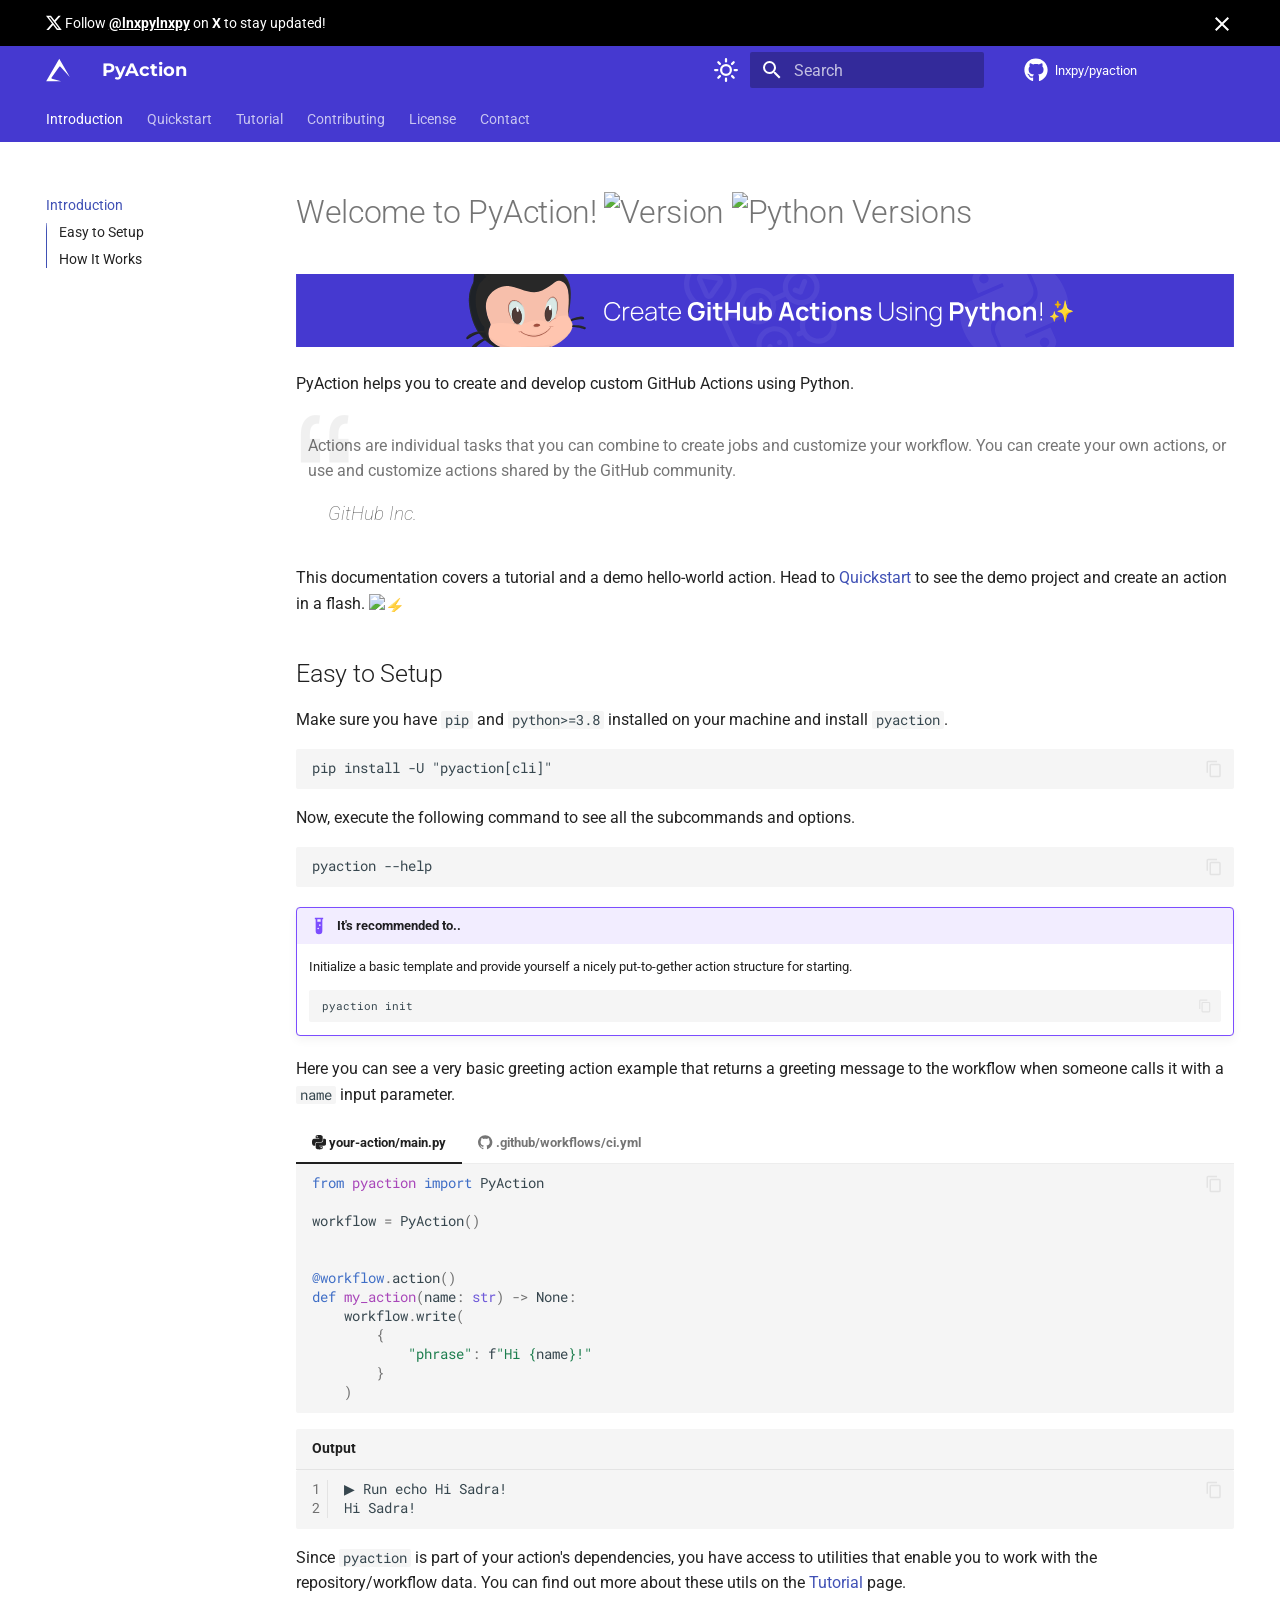
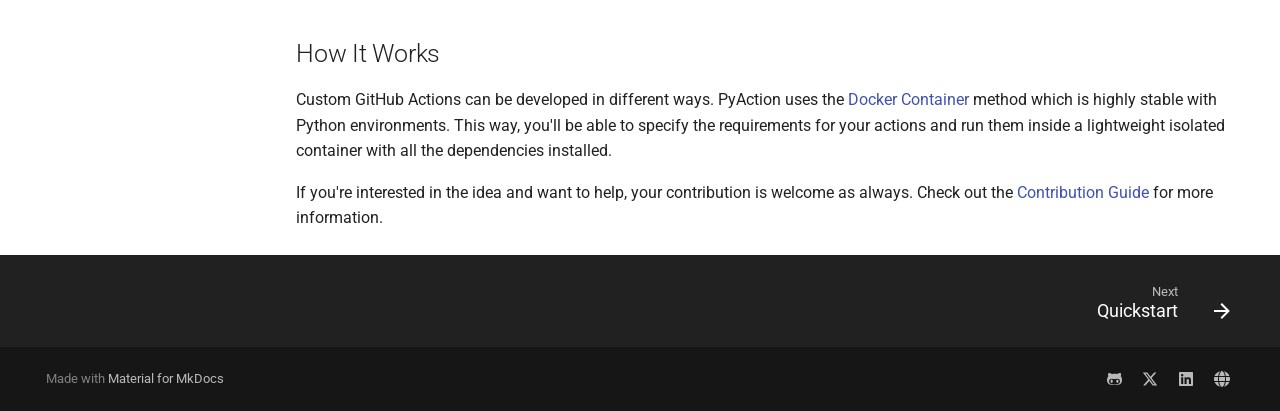
==== commit be1e1d5e: "Deployed 3b68e2a with MkDocs version: 1.6.1" ====
--- a/index.html
+++ b/index.html
@@ -18,7 +18,7 @@
       
       
       <link rel="icon" href="img/logo.svg">
-      <meta name="generator" content="mkdocs-1.6.0, mkdocs-material-9.5.31">
+      <meta name="generator" content="mkdocs-1.6.1, mkdocs-material-9.5.39">
     
     
       
@@ -26,7 +26,7 @@
       
     
     
-      <link rel="stylesheet" href="assets/stylesheets/main.3cba04c6.min.css">
+      <link rel="stylesheet" href="assets/stylesheets/main.8c3ca2c6.min.css">
       
         
         <link rel="stylesheet" href="assets/stylesheets/palette.06af60db.min.css">
@@ -37,7 +37,7 @@
   
   
   
-  <style>:root{--md-annotation-icon:url('data:image/svg+xml;charset=utf-8,<svg xmlns="http://www.w3.org/2000/svg" viewBox="0 0 24 24"><path d="m12 17 1.56-3.42L17 12l-3.44-1.56L12 7l-1.57 3.44L7 12l3.43 1.58L12 17M8.17 2.76A10.1 10.1 0 0 1 12 2c1.31 0 2.61.26 3.83.76 1.21.5 2.31 1.24 3.24 2.17.93.93 1.67 2.03 2.17 3.24.5 1.22.76 2.52.76 3.83 0 2.65-1.05 5.2-2.93 7.07A9.974 9.974 0 0 1 12 22a10.1 10.1 0 0 1-3.83-.76 9.975 9.975 0 0 1-3.24-2.17A9.974 9.974 0 0 1 2 12c0-2.65 1.05-5.2 2.93-7.07.93-.93 2.03-1.67 3.24-2.17m-1.83 14.9C7.84 19.16 9.88 20 12 20s4.16-.84 5.66-2.34S20 14.12 20 12s-.84-4.16-2.34-5.66A8.008 8.008 0 0 0 12 4c-2.12 0-4.16.84-5.66 2.34A8.008 8.008 0 0 0 4 12c0 2.12.84 4.16 2.34 5.66Z"/></svg>');}</style>
+  <style>:root{--md-annotation-icon:url('data:image/svg+xml;charset=utf-8,<svg xmlns="http://www.w3.org/2000/svg" viewBox="0 0 24 24"><path d="m12 17 1.56-3.42L17 12l-3.44-1.56L12 7l-1.57 3.44L7 12l3.43 1.58zM8.17 2.76A10.1 10.1 0 0 1 12 2c1.31 0 2.61.26 3.83.76 1.21.5 2.31 1.24 3.24 2.17s1.67 2.03 2.17 3.24c.5 1.22.76 2.52.76 3.83 0 2.65-1.05 5.2-2.93 7.07A9.97 9.97 0 0 1 12 22a10.1 10.1 0 0 1-3.83-.76 10 10 0 0 1-3.24-2.17A9.97 9.97 0 0 1 2 12c0-2.65 1.05-5.2 2.93-7.07.93-.93 2.03-1.67 3.24-2.17m-1.83 14.9C7.84 19.16 9.88 20 12 20s4.16-.84 5.66-2.34S20 14.12 20 12s-.84-4.16-2.34-5.66A8 8 0 0 0 12 4c-2.12 0-4.16.84-5.66 2.34A8 8 0 0 0 4 12c0 2.12.84 4.16 2.34 5.66"/></svg>');}</style>
 
 
     
@@ -56,7 +56,7 @@
     
       <link rel="stylesheet" href="css/style.css">
     
-    <script>__md_scope=new URL(".",location),__md_hash=e=>[...e].reduce((e,_)=>(e<<5)-e+_.charCodeAt(0),0),__md_get=(e,_=localStorage,t=__md_scope)=>JSON.parse(_.getItem(t.pathname+"."+e)),__md_set=(e,_,t=localStorage,a=__md_scope)=>{try{t.setItem(a.pathname+"."+e,JSON.stringify(_))}catch(e){}}</script>
+    <script>__md_scope=new URL(".",location),__md_hash=e=>[...e].reduce(((e,_)=>(e<<5)-e+_.charCodeAt(0)),0),__md_get=(e,_=localStorage,t=__md_scope)=>JSON.parse(_.getItem(t.pathname+"."+e)),__md_set=(e,_,t=localStorage,a=__md_scope)=>{try{t.setItem(a.pathname+"."+e,JSON.stringify(_))}catch(e){}}</script>
     
       
 
@@ -120,7 +120,7 @@
             
               <button class="md-banner__button md-icon" aria-label="Don't show this again">
                 
-                <svg xmlns="http://www.w3.org/2000/svg" viewBox="0 0 24 24"><path d="M19 6.41 17.59 5 12 10.59 6.41 5 5 6.41 10.59 12 5 17.59 6.41 19 12 13.41 17.59 19 19 17.59 13.41 12 19 6.41Z"/></svg>
+                <svg xmlns="http://www.w3.org/2000/svg" viewBox="0 0 24 24"><path d="M19 6.41 17.59 5 12 10.59 6.41 5 5 6.41 10.59 12 5 17.59 6.41 19 12 13.41 17.59 19 19 17.59 13.41 12z"/></svg>
               </button>
             
             
@@ -128,7 +128,7 @@
 
           </div>
           
-            <script>var content,el=document.querySelector("[data-md-component=announce]");el&&(content=el.querySelector(".md-typeset"),__md_hash(content.innerHTML)===__md_get("__announce")&&(el.hidden=!0))</script>
+            <script>var el=document.querySelector("[data-md-component=announce]");if(el){var content=el.querySelector(".md-typeset");__md_hash(content.innerHTML)===__md_get("__announce")&&(el.hidden=!0)}</script>
           
         </aside>
       
@@ -146,7 +146,7 @@
     </a>
     <label class="md-header__button md-icon" for="__drawer">
       
-      <svg xmlns="http://www.w3.org/2000/svg" viewBox="0 0 24 24"><path d="M3 6h18v2H3V6m0 5h18v2H3v-2m0 5h18v2H3v-2Z"/></svg>
+      <svg xmlns="http://www.w3.org/2000/svg" viewBox="0 0 24 24"><path d="M3 6h18v2H3zm0 5h18v2H3zm0 5h18v2H3z"/></svg>
     </label>
     <div class="md-header__title" data-md-component="header-title">
       <div class="md-header__ellipsis">
@@ -174,7 +174,7 @@
     <input class="md-option" data-md-color-media="" data-md-color-scheme="default" data-md-color-primary="indigo" data-md-color-accent="indigo"  aria-label="Switch to dark mode"  type="radio" name="__palette" id="__palette_0">
     
       <label class="md-header__button md-icon" title="Switch to dark mode" for="__palette_1" hidden>
-        <svg xmlns="http://www.w3.org/2000/svg" viewBox="0 0 16 16"><path d="M8 12a4 4 0 1 1 0-8 4 4 0 0 1 0 8Zm0-1.5a2.5 2.5 0 1 0 0-5 2.5 2.5 0 0 0 0 5Zm5.657-8.157a.75.75 0 0 1 0 1.061l-1.061 1.06a.749.749 0 0 1-1.275-.326.749.749 0 0 1 .215-.734l1.06-1.06a.75.75 0 0 1 1.06 0Zm-9.193 9.193a.75.75 0 0 1 0 1.06l-1.06 1.061a.75.75 0 1 1-1.061-1.06l1.06-1.061a.75.75 0 0 1 1.061 0ZM8 0a.75.75 0 0 1 .75.75v1.5a.75.75 0 0 1-1.5 0V.75A.75.75 0 0 1 8 0ZM3 8a.75.75 0 0 1-.75.75H.75a.75.75 0 0 1 0-1.5h1.5A.75.75 0 0 1 3 8Zm13 0a.75.75 0 0 1-.75.75h-1.5a.75.75 0 0 1 0-1.5h1.5A.75.75 0 0 1 16 8Zm-8 5a.75.75 0 0 1 .75.75v1.5a.75.75 0 0 1-1.5 0v-1.5A.75.75 0 0 1 8 13Zm3.536-1.464a.75.75 0 0 1 1.06 0l1.061 1.06a.75.75 0 0 1-1.06 1.061l-1.061-1.06a.75.75 0 0 1 0-1.061ZM2.343 2.343a.75.75 0 0 1 1.061 0l1.06 1.061a.751.751 0 0 1-.018 1.042.751.751 0 0 1-1.042.018l-1.06-1.06a.75.75 0 0 1 0-1.06Z"/></svg>
+        <svg xmlns="http://www.w3.org/2000/svg" viewBox="0 0 16 16"><path d="M8 12a4 4 0 1 1 0-8 4 4 0 0 1 0 8m0-1.5a2.5 2.5 0 1 0 0-5 2.5 2.5 0 0 0 0 5m5.657-8.157a.75.75 0 0 1 0 1.061l-1.061 1.06a.749.749 0 0 1-1.275-.326.75.75 0 0 1 .215-.734l1.06-1.06a.75.75 0 0 1 1.06 0Zm-9.193 9.193a.75.75 0 0 1 0 1.06l-1.06 1.061a.75.75 0 1 1-1.061-1.06l1.06-1.061a.75.75 0 0 1 1.061 0M8 0a.75.75 0 0 1 .75.75v1.5a.75.75 0 0 1-1.5 0V.75A.75.75 0 0 1 8 0M3 8a.75.75 0 0 1-.75.75H.75a.75.75 0 0 1 0-1.5h1.5A.75.75 0 0 1 3 8m13 0a.75.75 0 0 1-.75.75h-1.5a.75.75 0 0 1 0-1.5h1.5A.75.75 0 0 1 16 8m-8 5a.75.75 0 0 1 .75.75v1.5a.75.75 0 0 1-1.5 0v-1.5A.75.75 0 0 1 8 13m3.536-1.464a.75.75 0 0 1 1.06 0l1.061 1.06a.75.75 0 0 1-1.06 1.061l-1.061-1.06a.75.75 0 0 1 0-1.061M2.343 2.343a.75.75 0 0 1 1.061 0l1.06 1.061a.75.75 0 0 1-.018 1.042.75.75 0 0 1-1.042.018l-1.06-1.06a.75.75 0 0 1 0-1.06Z"/></svg>
       </label>
     
   
@@ -184,7 +184,7 @@
     <input class="md-option" data-md-color-media="" data-md-color-scheme="slate" data-md-color-primary="indigo" data-md-color-accent="indigo"  aria-label="Switch to light mode"  type="radio" name="__palette" id="__palette_1">
     
       <label class="md-header__button md-icon" title="Switch to light mode" for="__palette_0" hidden>
-        <svg xmlns="http://www.w3.org/2000/svg" viewBox="0 0 16 16"><path d="M9.598 1.591a.749.749 0 0 1 .785-.175 7.001 7.001 0 1 1-8.967 8.967.75.75 0 0 1 .961-.96 5.5 5.5 0 0 0 7.046-7.046.75.75 0 0 1 .175-.786Zm1.616 1.945a7 7 0 0 1-7.678 7.678 5.499 5.499 0 1 0 7.678-7.678Z"/></svg>
+        <svg xmlns="http://www.w3.org/2000/svg" viewBox="0 0 16 16"><path d="M9.598 1.591a.75.75 0 0 1 .785-.175 7.001 7.001 0 1 1-8.967 8.967.75.75 0 0 1 .961-.96 5.5 5.5 0 0 0 7.046-7.046.75.75 0 0 1 .175-.786m1.616 1.945a7 7 0 0 1-7.678 7.678 5.499 5.499 0 1 0 7.678-7.678"/></svg>
       </label>
     
   
@@ -192,13 +192,13 @@
       
     
     
-      <script>var media,input,key,value,palette=__md_get("__palette");if(palette&&palette.color){"(prefers-color-scheme)"===palette.color.media&&(media=matchMedia("(prefers-color-scheme: light)"),input=document.querySelector(media.matches?"[data-md-color-media='(prefers-color-scheme: light)']":"[data-md-color-media='(prefers-color-scheme: dark)']"),palette.color.media=input.getAttribute("data-md-color-media"),palette.color.scheme=input.getAttribute("data-md-color-scheme"),palette.color.primary=input.getAttribute("data-md-color-primary"),palette.color.accent=input.getAttribute("data-md-color-accent"));for([key,value]of Object.entries(palette.color))document.body.setAttribute("data-md-color-"+key,value)}</script>
+      <script>var palette=__md_get("__palette");if(palette&&palette.color){if("(prefers-color-scheme)"===palette.color.media){var media=matchMedia("(prefers-color-scheme: light)"),input=document.querySelector(media.matches?"[data-md-color-media='(prefers-color-scheme: light)']":"[data-md-color-media='(prefers-color-scheme: dark)']");palette.color.media=input.getAttribute("data-md-color-media"),palette.color.scheme=input.getAttribute("data-md-color-scheme"),palette.color.primary=input.getAttribute("data-md-color-primary"),palette.color.accent=input.getAttribute("data-md-color-accent")}for(var[key,value]of Object.entries(palette.color))document.body.setAttribute("data-md-color-"+key,value)}</script>
     
     
     
       <label class="md-header__button md-icon" for="__search">
         
-        <svg xmlns="http://www.w3.org/2000/svg" viewBox="0 0 24 24"><path d="M9.5 3A6.5 6.5 0 0 1 16 9.5c0 1.61-.59 3.09-1.56 4.23l.27.27h.79l5 5-1.5 1.5-5-5v-.79l-.27-.27A6.516 6.516 0 0 1 9.5 16 6.5 6.5 0 0 1 3 9.5 6.5 6.5 0 0 1 9.5 3m0 2C7 5 5 7 5 9.5S7 14 9.5 14 14 12 14 9.5 12 5 9.5 5Z"/></svg>
+        <svg xmlns="http://www.w3.org/2000/svg" viewBox="0 0 24 24"><path d="M9.5 3A6.5 6.5 0 0 1 16 9.5c0 1.61-.59 3.09-1.56 4.23l.27.27h.79l5 5-1.5 1.5-5-5v-.79l-.27-.27A6.52 6.52 0 0 1 9.5 16 6.5 6.5 0 0 1 3 9.5 6.5 6.5 0 0 1 9.5 3m0 2C7 5 5 7 5 9.5S7 14 9.5 14 14 12 14 9.5 12 5 9.5 5"/></svg>
       </label>
       <div class="md-search" data-md-component="search" role="dialog">
   <label class="md-search__overlay" for="__search"></label>
@@ -207,15 +207,15 @@
       <input type="text" class="md-search__input" name="query" aria-label="Search" placeholder="Search" autocapitalize="off" autocorrect="off" autocomplete="off" spellcheck="false" data-md-component="search-query" required>
       <label class="md-search__icon md-icon" for="__search">
         
-        <svg xmlns="http://www.w3.org/2000/svg" viewBox="0 0 24 24"><path d="M9.5 3A6.5 6.5 0 0 1 16 9.5c0 1.61-.59 3.09-1.56 4.23l.27.27h.79l5 5-1.5 1.5-5-5v-.79l-.27-.27A6.516 6.516 0 0 1 9.5 16 6.5 6.5 0 0 1 3 9.5 6.5 6.5 0 0 1 9.5 3m0 2C7 5 5 7 5 9.5S7 14 9.5 14 14 12 14 9.5 12 5 9.5 5Z"/></svg>
-        
-        <svg xmlns="http://www.w3.org/2000/svg" viewBox="0 0 24 24"><path d="M20 11v2H8l5.5 5.5-1.42 1.42L4.16 12l7.92-7.92L13.5 5.5 8 11h12Z"/></svg>
+        <svg xmlns="http://www.w3.org/2000/svg" viewBox="0 0 24 24"><path d="M9.5 3A6.5 6.5 0 0 1 16 9.5c0 1.61-.59 3.09-1.56 4.23l.27.27h.79l5 5-1.5 1.5-5-5v-.79l-.27-.27A6.52 6.52 0 0 1 9.5 16 6.5 6.5 0 0 1 3 9.5 6.5 6.5 0 0 1 9.5 3m0 2C7 5 5 7 5 9.5S7 14 9.5 14 14 12 14 9.5 12 5 9.5 5"/></svg>
+        
+        <svg xmlns="http://www.w3.org/2000/svg" viewBox="0 0 24 24"><path d="M20 11v2H8l5.5 5.5-1.42 1.42L4.16 12l7.92-7.92L13.5 5.5 8 11z"/></svg>
       </label>
       <nav class="md-search__options" aria-label="Search">
         
         <button type="reset" class="md-search__icon md-icon" title="Clear" aria-label="Clear" tabindex="-1">
           
-          <svg xmlns="http://www.w3.org/2000/svg" viewBox="0 0 24 24"><path d="M19 6.41 17.59 5 12 10.59 6.41 5 5 6.41 10.59 12 5 17.59 6.41 19 12 13.41 17.59 19 19 17.59 13.41 12 19 6.41Z"/></svg>
+          <svg xmlns="http://www.w3.org/2000/svg" viewBox="0 0 24 24"><path d="M19 6.41 17.59 5 12 10.59 6.41 5 5 6.41 10.59 12 5 17.59 6.41 19 12 13.41 17.59 19 19 17.59 13.41 12z"/></svg>
         </button>
       </nav>
       
@@ -238,7 +238,7 @@
         <a href="https://github.com/lnxpy/pyaction" title="Go to repository" class="md-source" data-md-component="source">
   <div class="md-source__icon md-icon">
     
-    <svg xmlns="http://www.w3.org/2000/svg" viewBox="0 0 496 512"><!--! Font Awesome Free 6.6.0 by @fontawesome - https://fontawesome.com License - https://fontawesome.com/license/free (Icons: CC BY 4.0, Fonts: SIL OFL 1.1, Code: MIT License) Copyright 2024 Fonticons, Inc.--><path d="M165.9 397.4c0 2-2.3 3.6-5.2 3.6-3.3.3-5.6-1.3-5.6-3.6 0-2 2.3-3.6 5.2-3.6 3-.3 5.6 1.3 5.6 3.6zm-31.1-4.5c-.7 2 1.3 4.3 4.3 4.9 2.6 1 5.6 0 6.2-2s-1.3-4.3-4.3-5.2c-2.6-.7-5.5.3-6.2 2.3zm44.2-1.7c-2.9.7-4.9 2.6-4.6 4.9.3 2 2.9 3.3 5.9 2.6 2.9-.7 4.9-2.6 4.6-4.6-.3-1.9-3-3.2-5.9-2.9zM244.8 8C106.1 8 0 113.3 0 252c0 110.9 69.8 205.8 169.5 239.2 12.8 2.3 17.3-5.6 17.3-12.1 0-6.2-.3-40.4-.3-61.4 0 0-70 15-84.7-29.8 0 0-11.4-29.1-27.8-36.6 0 0-22.9-15.7 1.6-15.4 0 0 24.9 2 38.6 25.8 21.9 38.6 58.6 27.5 72.9 20.9 2.3-16 8.8-27.1 16-33.7-55.9-6.2-112.3-14.3-112.3-110.5 0-27.5 7.6-41.3 23.6-58.9-2.6-6.5-11.1-33.3 2.6-67.9 20.9-6.5 69 27 69 27 20-5.6 41.5-8.5 62.8-8.5s42.8 2.9 62.8 8.5c0 0 48.1-33.6 69-27 13.7 34.7 5.2 61.4 2.6 67.9 16 17.7 25.8 31.5 25.8 58.9 0 96.5-58.9 104.2-114.8 110.5 9.2 7.9 17 22.9 17 46.4 0 33.7-.3 75.4-.3 83.6 0 6.5 4.6 14.4 17.3 12.1C428.2 457.8 496 362.9 496 252 496 113.3 383.5 8 244.8 8zM97.2 352.9c-1.3 1-1 3.3.7 5.2 1.6 1.6 3.9 2.3 5.2 1 1.3-1 1-3.3-.7-5.2-1.6-1.6-3.9-2.3-5.2-1zm-10.8-8.1c-.7 1.3.3 2.9 2.3 3.9 1.6 1 3.6.7 4.3-.7.7-1.3-.3-2.9-2.3-3.9-2-.6-3.6-.3-4.3.7zm32.4 35.6c-1.6 1.3-1 4.3 1.3 6.2 2.3 2.3 5.2 2.6 6.5 1 1.3-1.3.7-4.3-1.3-6.2-2.2-2.3-5.2-2.6-6.5-1zm-11.4-14.7c-1.6 1-1.6 3.6 0 5.9 1.6 2.3 4.3 3.3 5.6 2.3 1.6-1.3 1.6-3.9 0-6.2-1.4-2.3-4-3.3-5.6-2z"/></svg>
+    <svg xmlns="http://www.w3.org/2000/svg" viewBox="0 0 496 512"><!--! Font Awesome Free 6.6.0 by @fontawesome - https://fontawesome.com License - https://fontawesome.com/license/free (Icons: CC BY 4.0, Fonts: SIL OFL 1.1, Code: MIT License) Copyright 2024 Fonticons, Inc.--><path d="M165.9 397.4c0 2-2.3 3.6-5.2 3.6-3.3.3-5.6-1.3-5.6-3.6 0-2 2.3-3.6 5.2-3.6 3-.3 5.6 1.3 5.6 3.6m-31.1-4.5c-.7 2 1.3 4.3 4.3 4.9 2.6 1 5.6 0 6.2-2s-1.3-4.3-4.3-5.2c-2.6-.7-5.5.3-6.2 2.3m44.2-1.7c-2.9.7-4.9 2.6-4.6 4.9.3 2 2.9 3.3 5.9 2.6 2.9-.7 4.9-2.6 4.6-4.6-.3-1.9-3-3.2-5.9-2.9M244.8 8C106.1 8 0 113.3 0 252c0 110.9 69.8 205.8 169.5 239.2 12.8 2.3 17.3-5.6 17.3-12.1 0-6.2-.3-40.4-.3-61.4 0 0-70 15-84.7-29.8 0 0-11.4-29.1-27.8-36.6 0 0-22.9-15.7 1.6-15.4 0 0 24.9 2 38.6 25.8 21.9 38.6 58.6 27.5 72.9 20.9 2.3-16 8.8-27.1 16-33.7-55.9-6.2-112.3-14.3-112.3-110.5 0-27.5 7.6-41.3 23.6-58.9-2.6-6.5-11.1-33.3 2.6-67.9 20.9-6.5 69 27 69 27 20-5.6 41.5-8.5 62.8-8.5s42.8 2.9 62.8 8.5c0 0 48.1-33.6 69-27 13.7 34.7 5.2 61.4 2.6 67.9 16 17.7 25.8 31.5 25.8 58.9 0 96.5-58.9 104.2-114.8 110.5 9.2 7.9 17 22.9 17 46.4 0 33.7-.3 75.4-.3 83.6 0 6.5 4.6 14.4 17.3 12.1C428.2 457.8 496 362.9 496 252 496 113.3 383.5 8 244.8 8M97.2 352.9c-1.3 1-1 3.3.7 5.2 1.6 1.6 3.9 2.3 5.2 1 1.3-1 1-3.3-.7-5.2-1.6-1.6-3.9-2.3-5.2-1m-10.8-8.1c-.7 1.3.3 2.9 2.3 3.9 1.6 1 3.6.7 4.3-.7.7-1.3-.3-2.9-2.3-3.9-2-.6-3.6-.3-4.3.7m32.4 35.6c-1.6 1.3-1 4.3 1.3 6.2 2.3 2.3 5.2 2.6 6.5 1 1.3-1.3.7-4.3-1.3-6.2-2.2-2.3-5.2-2.6-6.5-1m-11.4-14.7c-1.6 1-1.6 3.6 0 5.9s4.3 3.3 5.6 2.3c1.6-1.3 1.6-3.9 0-6.2-1.4-2.3-4-3.3-5.6-2"/></svg>
   </div>
   <div class="md-source__repository">
     lnxpy/pyaction
@@ -400,7 +400,7 @@
       <a href="https://github.com/lnxpy/pyaction" title="Go to repository" class="md-source" data-md-component="source">
   <div class="md-source__icon md-icon">
     
-    <svg xmlns="http://www.w3.org/2000/svg" viewBox="0 0 496 512"><!--! Font Awesome Free 6.6.0 by @fontawesome - https://fontawesome.com License - https://fontawesome.com/license/free (Icons: CC BY 4.0, Fonts: SIL OFL 1.1, Code: MIT License) Copyright 2024 Fonticons, Inc.--><path d="M165.9 397.4c0 2-2.3 3.6-5.2 3.6-3.3.3-5.6-1.3-5.6-3.6 0-2 2.3-3.6 5.2-3.6 3-.3 5.6 1.3 5.6 3.6zm-31.1-4.5c-.7 2 1.3 4.3 4.3 4.9 2.6 1 5.6 0 6.2-2s-1.3-4.3-4.3-5.2c-2.6-.7-5.5.3-6.2 2.3zm44.2-1.7c-2.9.7-4.9 2.6-4.6 4.9.3 2 2.9 3.3 5.9 2.6 2.9-.7 4.9-2.6 4.6-4.6-.3-1.9-3-3.2-5.9-2.9zM244.8 8C106.1 8 0 113.3 0 252c0 110.9 69.8 205.8 169.5 239.2 12.8 2.3 17.3-5.6 17.3-12.1 0-6.2-.3-40.4-.3-61.4 0 0-70 15-84.7-29.8 0 0-11.4-29.1-27.8-36.6 0 0-22.9-15.7 1.6-15.4 0 0 24.9 2 38.6 25.8 21.9 38.6 58.6 27.5 72.9 20.9 2.3-16 8.8-27.1 16-33.7-55.9-6.2-112.3-14.3-112.3-110.5 0-27.5 7.6-41.3 23.6-58.9-2.6-6.5-11.1-33.3 2.6-67.9 20.9-6.5 69 27 69 27 20-5.6 41.5-8.5 62.8-8.5s42.8 2.9 62.8 8.5c0 0 48.1-33.6 69-27 13.7 34.7 5.2 61.4 2.6 67.9 16 17.7 25.8 31.5 25.8 58.9 0 96.5-58.9 104.2-114.8 110.5 9.2 7.9 17 22.9 17 46.4 0 33.7-.3 75.4-.3 83.6 0 6.5 4.6 14.4 17.3 12.1C428.2 457.8 496 362.9 496 252 496 113.3 383.5 8 244.8 8zM97.2 352.9c-1.3 1-1 3.3.7 5.2 1.6 1.6 3.9 2.3 5.2 1 1.3-1 1-3.3-.7-5.2-1.6-1.6-3.9-2.3-5.2-1zm-10.8-8.1c-.7 1.3.3 2.9 2.3 3.9 1.6 1 3.6.7 4.3-.7.7-1.3-.3-2.9-2.3-3.9-2-.6-3.6-.3-4.3.7zm32.4 35.6c-1.6 1.3-1 4.3 1.3 6.2 2.3 2.3 5.2 2.6 6.5 1 1.3-1.3.7-4.3-1.3-6.2-2.2-2.3-5.2-2.6-6.5-1zm-11.4-14.7c-1.6 1-1.6 3.6 0 5.9 1.6 2.3 4.3 3.3 5.6 2.3 1.6-1.3 1.6-3.9 0-6.2-1.4-2.3-4-3.3-5.6-2z"/></svg>
+    <svg xmlns="http://www.w3.org/2000/svg" viewBox="0 0 496 512"><!--! Font Awesome Free 6.6.0 by @fontawesome - https://fontawesome.com License - https://fontawesome.com/license/free (Icons: CC BY 4.0, Fonts: SIL OFL 1.1, Code: MIT License) Copyright 2024 Fonticons, Inc.--><path d="M165.9 397.4c0 2-2.3 3.6-5.2 3.6-3.3.3-5.6-1.3-5.6-3.6 0-2 2.3-3.6 5.2-3.6 3-.3 5.6 1.3 5.6 3.6m-31.1-4.5c-.7 2 1.3 4.3 4.3 4.9 2.6 1 5.6 0 6.2-2s-1.3-4.3-4.3-5.2c-2.6-.7-5.5.3-6.2 2.3m44.2-1.7c-2.9.7-4.9 2.6-4.6 4.9.3 2 2.9 3.3 5.9 2.6 2.9-.7 4.9-2.6 4.6-4.6-.3-1.9-3-3.2-5.9-2.9M244.8 8C106.1 8 0 113.3 0 252c0 110.9 69.8 205.8 169.5 239.2 12.8 2.3 17.3-5.6 17.3-12.1 0-6.2-.3-40.4-.3-61.4 0 0-70 15-84.7-29.8 0 0-11.4-29.1-27.8-36.6 0 0-22.9-15.7 1.6-15.4 0 0 24.9 2 38.6 25.8 21.9 38.6 58.6 27.5 72.9 20.9 2.3-16 8.8-27.1 16-33.7-55.9-6.2-112.3-14.3-112.3-110.5 0-27.5 7.6-41.3 23.6-58.9-2.6-6.5-11.1-33.3 2.6-67.9 20.9-6.5 69 27 69 27 20-5.6 41.5-8.5 62.8-8.5s42.8 2.9 62.8 8.5c0 0 48.1-33.6 69-27 13.7 34.7 5.2 61.4 2.6 67.9 16 17.7 25.8 31.5 25.8 58.9 0 96.5-58.9 104.2-114.8 110.5 9.2 7.9 17 22.9 17 46.4 0 33.7-.3 75.4-.3 83.6 0 6.5 4.6 14.4 17.3 12.1C428.2 457.8 496 362.9 496 252 496 113.3 383.5 8 244.8 8M97.2 352.9c-1.3 1-1 3.3.7 5.2 1.6 1.6 3.9 2.3 5.2 1 1.3-1 1-3.3-.7-5.2-1.6-1.6-3.9-2.3-5.2-1m-10.8-8.1c-.7 1.3.3 2.9 2.3 3.9 1.6 1 3.6.7 4.3-.7.7-1.3-.3-2.9-2.3-3.9-2-.6-3.6-.3-4.3.7m32.4 35.6c-1.6 1.3-1 4.3 1.3 6.2 2.3 2.3 5.2 2.6 6.5 1 1.3-1.3.7-4.3-1.3-6.2-2.2-2.3-5.2-2.6-6.5-1m-11.4-14.7c-1.6 1-1.6 3.6 0 5.9s4.3 3.3 5.6 2.3c1.6-1.3 1.6-3.9 0-6.2-1.4-2.3-4-3.3-5.6-2"/></svg>
   </div>
   <div class="md-source__repository">
     lnxpy/pyaction
@@ -722,7 +722,7 @@
             </div>
             <div class="md-footer__button md-icon">
               
-              <svg xmlns="http://www.w3.org/2000/svg" viewBox="0 0 24 24"><path d="M4 11v2h12l-5.5 5.5 1.42 1.42L19.84 12l-7.92-7.92L10.5 5.5 16 11H4Z"/></svg>
+              <svg xmlns="http://www.w3.org/2000/svg" viewBox="0 0 24 24"><path d="M4 11v2h12l-5.5 5.5 1.42 1.42L19.84 12l-7.92-7.92L10.5 5.5 16 11z"/></svg>
             </div>
           </a>
         
@@ -751,7 +751,7 @@
       
     
     <a href="https://github.com/lnxpy/pyaction" target="_blank" rel="noopener" title="github.com" class="md-social__link">
-      <svg xmlns="http://www.w3.org/2000/svg" viewBox="0 0 480 512"><!--! Font Awesome Free 6.6.0 by @fontawesome - https://fontawesome.com License - https://fontawesome.com/license/free (Icons: CC BY 4.0, Fonts: SIL OFL 1.1, Code: MIT License) Copyright 2024 Fonticons, Inc.--><path d="M186.1 328.7c0 20.9-10.9 55.1-36.7 55.1s-36.7-34.2-36.7-55.1 10.9-55.1 36.7-55.1 36.7 34.2 36.7 55.1zM480 278.2c0 31.9-3.2 65.7-17.5 95-37.9 76.6-142.1 74.8-216.7 74.8-75.8 0-186.2 2.7-225.6-74.8-14.6-29-20.2-63.1-20.2-95 0-41.9 13.9-81.5 41.5-113.6-5.2-15.8-7.7-32.4-7.7-48.8 0-21.5 4.9-32.3 14.6-51.8 45.3 0 74.3 9 108.8 36 29-6.9 58.8-10 88.7-10 27 0 54.2 2.9 80.4 9.2 34-26.7 63-35.2 107.8-35.2 9.8 19.5 14.6 30.3 14.6 51.8 0 16.4-2.6 32.7-7.7 48.2 27.5 32.4 39 72.3 39 114.2zm-64.3 50.5c0-43.9-26.7-82.6-73.5-82.6-18.9 0-37 3.4-56 6-14.9 2.3-29.8 3.2-45.1 3.2-15.2 0-30.1-.9-45.1-3.2-18.7-2.6-37-6-56-6-46.8 0-73.5 38.7-73.5 82.6 0 87.8 80.4 101.3 150.4 101.3h48.2c70.3 0 150.6-13.4 150.6-101.3zm-82.6-55.1c-25.8 0-36.7 34.2-36.7 55.1s10.9 55.1 36.7 55.1 36.7-34.2 36.7-55.1-10.9-55.1-36.7-55.1z"/></svg>
+      <svg xmlns="http://www.w3.org/2000/svg" viewBox="0 0 480 512"><!--! Font Awesome Free 6.6.0 by @fontawesome - https://fontawesome.com License - https://fontawesome.com/license/free (Icons: CC BY 4.0, Fonts: SIL OFL 1.1, Code: MIT License) Copyright 2024 Fonticons, Inc.--><path d="M186.1 328.7c0 20.9-10.9 55.1-36.7 55.1s-36.7-34.2-36.7-55.1 10.9-55.1 36.7-55.1 36.7 34.2 36.7 55.1M480 278.2c0 31.9-3.2 65.7-17.5 95-37.9 76.6-142.1 74.8-216.7 74.8-75.8 0-186.2 2.7-225.6-74.8-14.6-29-20.2-63.1-20.2-95 0-41.9 13.9-81.5 41.5-113.6-5.2-15.8-7.7-32.4-7.7-48.8 0-21.5 4.9-32.3 14.6-51.8 45.3 0 74.3 9 108.8 36 29-6.9 58.8-10 88.7-10 27 0 54.2 2.9 80.4 9.2 34-26.7 63-35.2 107.8-35.2 9.8 19.5 14.6 30.3 14.6 51.8 0 16.4-2.6 32.7-7.7 48.2 27.5 32.4 39 72.3 39 114.2m-64.3 50.5c0-43.9-26.7-82.6-73.5-82.6-18.9 0-37 3.4-56 6-14.9 2.3-29.8 3.2-45.1 3.2-15.2 0-30.1-.9-45.1-3.2-18.7-2.6-37-6-56-6-46.8 0-73.5 38.7-73.5 82.6 0 87.8 80.4 101.3 150.4 101.3h48.2c70.3 0 150.6-13.4 150.6-101.3m-82.6-55.1c-25.8 0-36.7 34.2-36.7 55.1s10.9 55.1 36.7 55.1 36.7-34.2 36.7-55.1-10.9-55.1-36.7-55.1"/></svg>
     </a>
   
     
@@ -762,7 +762,7 @@
       
     
     <a href="https://twitter.com/lnxpylnxpy" target="_blank" rel="noopener" title="twitter.com" class="md-social__link">
-      <svg xmlns="http://www.w3.org/2000/svg" viewBox="0 0 512 512"><!--! Font Awesome Free 6.6.0 by @fontawesome - https://fontawesome.com License - https://fontawesome.com/license/free (Icons: CC BY 4.0, Fonts: SIL OFL 1.1, Code: MIT License) Copyright 2024 Fonticons, Inc.--><path d="M389.2 48h70.6L305.6 224.2 487 464H345L233.7 318.6 106.5 464H35.8l164.9-188.5L26.8 48h145.6l100.5 132.9L389.2 48zm-24.8 373.8h39.1L151.1 88h-42l255.3 333.8z"/></svg>
+      <svg xmlns="http://www.w3.org/2000/svg" viewBox="0 0 512 512"><!--! Font Awesome Free 6.6.0 by @fontawesome - https://fontawesome.com License - https://fontawesome.com/license/free (Icons: CC BY 4.0, Fonts: SIL OFL 1.1, Code: MIT License) Copyright 2024 Fonticons, Inc.--><path d="M389.2 48h70.6L305.6 224.2 487 464H345L233.7 318.6 106.5 464H35.8l164.9-188.5L26.8 48h145.6l100.5 132.9zm-24.8 373.8h39.1L151.1 88h-42z"/></svg>
     </a>
   
     
@@ -773,7 +773,7 @@
       
     
     <a href="https://linkedin.com/in/sadra-yahyapour" target="_blank" rel="noopener" title="linkedin.com" class="md-social__link">
-      <svg xmlns="http://www.w3.org/2000/svg" viewBox="0 0 448 512"><!--! Font Awesome Free 6.6.0 by @fontawesome - https://fontawesome.com License - https://fontawesome.com/license/free (Icons: CC BY 4.0, Fonts: SIL OFL 1.1, Code: MIT License) Copyright 2024 Fonticons, Inc.--><path d="M416 32H31.9C14.3 32 0 46.5 0 64.3v383.4C0 465.5 14.3 480 31.9 480H416c17.6 0 32-14.5 32-32.3V64.3c0-17.8-14.4-32.3-32-32.3zM135.4 416H69V202.2h66.5V416zm-33.2-243c-21.3 0-38.5-17.3-38.5-38.5S80.9 96 102.2 96c21.2 0 38.5 17.3 38.5 38.5 0 21.3-17.2 38.5-38.5 38.5zm282.1 243h-66.4V312c0-24.8-.5-56.7-34.5-56.7-34.6 0-39.9 27-39.9 54.9V416h-66.4V202.2h63.7v29.2h.9c8.9-16.8 30.6-34.5 62.9-34.5 67.2 0 79.7 44.3 79.7 101.9V416z"/></svg>
+      <svg xmlns="http://www.w3.org/2000/svg" viewBox="0 0 448 512"><!--! Font Awesome Free 6.6.0 by @fontawesome - https://fontawesome.com License - https://fontawesome.com/license/free (Icons: CC BY 4.0, Fonts: SIL OFL 1.1, Code: MIT License) Copyright 2024 Fonticons, Inc.--><path d="M416 32H31.9C14.3 32 0 46.5 0 64.3v383.4C0 465.5 14.3 480 31.9 480H416c17.6 0 32-14.5 32-32.3V64.3c0-17.8-14.4-32.3-32-32.3M135.4 416H69V202.2h66.5V416zm-33.2-243c-21.3 0-38.5-17.3-38.5-38.5S80.9 96 102.2 96c21.2 0 38.5 17.3 38.5 38.5 0 21.3-17.2 38.5-38.5 38.5m282.1 243h-66.4V312c0-24.8-.5-56.7-34.5-56.7-34.6 0-39.9 27-39.9 54.9V416h-66.4V202.2h63.7v29.2h.9c8.9-16.8 30.6-34.5 62.9-34.5 67.2 0 79.7 44.3 79.7 101.9z"/></svg>
     </a>
   
     
@@ -784,7 +784,7 @@
       
     
     <a href="https://imsadra.me" target="_blank" rel="noopener" title="imsadra.me" class="md-social__link">
-      <svg xmlns="http://www.w3.org/2000/svg" viewBox="0 0 512 512"><!--! Font Awesome Free 6.6.0 by @fontawesome - https://fontawesome.com License - https://fontawesome.com/license/free (Icons: CC BY 4.0, Fonts: SIL OFL 1.1, Code: MIT License) Copyright 2024 Fonticons, Inc.--><path d="M352 256c0 22.2-1.2 43.6-3.3 64H163.4c-2.2-20.4-3.3-41.8-3.3-64s1.2-43.6 3.3-64h185.3c2.2 20.4 3.3 41.8 3.3 64zm28.8-64h123.1c5.3 20.5 8.1 41.9 8.1 64s-2.8 43.5-8.1 64H380.8c2.1-20.6 3.2-42 3.2-64s-1.1-43.4-3.2-64zm112.6-32H376.7c-10-63.9-29.8-117.4-55.3-151.6 78.3 20.7 142 77.5 171.9 151.6zm-149.1 0H167.7c6.1-36.4 15.5-68.6 27-94.7 10.5-23.6 22.2-40.7 33.5-51.5C239.4 3.2 248.7 0 256 0s16.6 3.2 27.8 13.8c11.3 10.8 23 27.9 33.5 51.5 11.6 26 20.9 58.2 27 94.7zm-209 0H18.6c30-74.1 93.6-130.9 172-151.6-25.5 34.2-45.3 87.7-55.3 151.6zM8.1 192h123.1c-2.1 20.6-3.2 42-3.2 64s1.1 43.4 3.2 64H8.1C2.8 299.5 0 278.1 0 256s2.8-43.5 8.1-64zm186.6 254.6c-11.6-26-20.9-58.2-27-94.6h176.6c-6.1 36.4-15.5 68.6-27 94.6-10.5 23.6-22.2 40.7-33.5 51.5-11.2 10.7-20.5 13.9-27.8 13.9s-16.6-3.2-27.8-13.8c-11.3-10.8-23-27.9-33.5-51.5zM135.3 352c10 63.9 29.8 117.4 55.3 151.6-78.4-20.7-142-77.5-172-151.6h116.7zm358.1 0c-30 74.1-93.6 130.9-171.9 151.6 25.5-34.2 45.2-87.7 55.3-151.6h116.7z"/></svg>
+      <svg xmlns="http://www.w3.org/2000/svg" viewBox="0 0 512 512"><!--! Font Awesome Free 6.6.0 by @fontawesome - https://fontawesome.com License - https://fontawesome.com/license/free (Icons: CC BY 4.0, Fonts: SIL OFL 1.1, Code: MIT License) Copyright 2024 Fonticons, Inc.--><path d="M352 256c0 22.2-1.2 43.6-3.3 64H163.4c-2.2-20.4-3.3-41.8-3.3-64s1.2-43.6 3.3-64h185.3c2.2 20.4 3.3 41.8 3.3 64m28.8-64h123.1c5.3 20.5 8.1 41.9 8.1 64s-2.8 43.5-8.1 64H380.8c2.1-20.6 3.2-42 3.2-64s-1.1-43.4-3.2-64m112.6-32H376.7c-10-63.9-29.8-117.4-55.3-151.6 78.3 20.7 142 77.5 171.9 151.6zm-149.1 0H167.7c6.1-36.4 15.5-68.6 27-94.7 10.5-23.6 22.2-40.7 33.5-51.5C239.4 3.2 248.7 0 256 0s16.6 3.2 27.8 13.8c11.3 10.8 23 27.9 33.5 51.5 11.6 26 20.9 58.2 27 94.7m-209 0H18.6c30-74.1 93.6-130.9 172-151.6-25.5 34.2-45.3 87.7-55.3 151.6M8.1 192h123.1c-2.1 20.6-3.2 42-3.2 64s1.1 43.4 3.2 64H8.1C2.8 299.5 0 278.1 0 256s2.8-43.5 8.1-64m186.6 254.6c-11.6-26-20.9-58.2-27-94.6h176.6c-6.1 36.4-15.5 68.6-27 94.6-10.5 23.6-22.2 40.7-33.5 51.5-11.2 10.7-20.5 13.9-27.8 13.9s-16.6-3.2-27.8-13.8c-11.3-10.8-23-27.9-33.5-51.5zM135.3 352c10 63.9 29.8 117.4 55.3 151.6-78.4-20.7-142-77.5-172-151.6zm358.1 0c-30 74.1-93.6 130.9-171.9 151.6 25.5-34.2 45.2-87.7 55.3-151.6h116.7z"/></svg>
     </a>
   
 </div>
@@ -799,10 +799,10 @@
     </div>
     
     
-    <script id="__config" type="application/json">{"base": ".", "features": ["navigation.instant", "content.code.copy", "navigation.footer", "search.highlight", "content.code.annotate", "navigation.tabs", "toc.integrate", "announce.dismiss"], "search": "assets/javascripts/workers/search.b8dbb3d2.min.js", "translations": {"clipboard.copied": "Copied to clipboard", "clipboard.copy": "Copy to clipboard", "search.result.more.one": "1 more on this page", "search.result.more.other": "# more on this page", "search.result.none": "No matching documents", "search.result.one": "1 matching document", "search.result.other": "# matching documents", "search.result.placeholder": "Type to start searching", "search.result.term.missing": "Missing", "select.version": "Select version"}}</script>
-    
-    
-      <script src="assets/javascripts/bundle.fe8b6f2b.min.js"></script>
+    <script id="__config" type="application/json">{"base": ".", "features": ["navigation.instant", "content.code.copy", "navigation.footer", "search.highlight", "content.code.annotate", "navigation.tabs", "toc.integrate", "announce.dismiss"], "search": "assets/javascripts/workers/search.6ce7567c.min.js", "translations": {"clipboard.copied": "Copied to clipboard", "clipboard.copy": "Copy to clipboard", "search.result.more.one": "1 more on this page", "search.result.more.other": "# more on this page", "search.result.none": "No matching documents", "search.result.one": "1 matching document", "search.result.other": "# matching documents", "search.result.placeholder": "Type to start searching", "search.result.term.missing": "Missing", "select.version": "Select version"}}</script>
+    
+    
+      <script src="assets/javascripts/bundle.525ec568.min.js"></script>
       
     
   </body>
--- a/assets/stylesheets/main.8c3ca2c6.min.css
+++ b/assets/stylesheets/main.8c3ca2c6.min.css
@@ -0,0 +1 @@
+@charset "UTF-8";html{-webkit-text-size-adjust:none;-moz-text-size-adjust:none;text-size-adjust:none;box-sizing:border-box}*,:after,:before{box-sizing:inherit}@media (prefers-reduced-motion){*,:after,:before{transition:none!important}}body{margin:0}a,button,input,label{-webkit-tap-highlight-color:transparent}a{color:inherit;text-decoration:none}hr{border:0;box-sizing:initial;display:block;height:.05rem;overflow:visible;padding:0}small{font-size:80%}sub,sup{line-height:1em}img{border-style:none}table{border-collapse:initial;border-spacing:0}td,th{font-weight:400;vertical-align:top}button{background:#0000;border:0;font-family:inherit;font-size:inherit;margin:0;padding:0}input{border:0;outline:none}:root{--md-primary-fg-color:#4051b5;--md-primary-fg-color--light:#5d6cc0;--md-primary-fg-color--dark:#303fa1;--md-primary-bg-color:#fff;--md-primary-bg-color--light:#ffffffb3;--md-accent-fg-color:#526cfe;--md-accent-fg-color--transparent:#526cfe1a;--md-accent-bg-color:#fff;--md-accent-bg-color--light:#ffffffb3}[data-md-color-scheme=default]{color-scheme:light}[data-md-color-scheme=default] img[src$="#gh-dark-mode-only"],[data-md-color-scheme=default] img[src$="#only-dark"]{display:none}:root,[data-md-color-scheme=default]{--md-hue:225deg;--md-default-fg-color:#000000de;--md-default-fg-color--light:#0000008a;--md-default-fg-color--lighter:#00000052;--md-default-fg-color--lightest:#00000012;--md-default-bg-color:#fff;--md-default-bg-color--light:#ffffffb3;--md-default-bg-color--lighter:#ffffff4d;--md-default-bg-color--lightest:#ffffff1f;--md-code-fg-color:#36464e;--md-code-bg-color:#f5f5f5;--md-code-hl-color:#4287ff;--md-code-hl-color--light:#4287ff1a;--md-code-hl-number-color:#d52a2a;--md-code-hl-special-color:#db1457;--md-code-hl-function-color:#a846b9;--md-code-hl-constant-color:#6e59d9;--md-code-hl-keyword-color:#3f6ec6;--md-code-hl-string-color:#1c7d4d;--md-code-hl-name-color:var(--md-code-fg-color);--md-code-hl-operator-color:var(--md-default-fg-color--light);--md-code-hl-punctuation-color:var(--md-default-fg-color--light);--md-code-hl-comment-color:var(--md-default-fg-color--light);--md-code-hl-generic-color:var(--md-default-fg-color--light);--md-code-hl-variable-color:var(--md-default-fg-color--light);--md-typeset-color:var(--md-default-fg-color);--md-typeset-a-color:var(--md-primary-fg-color);--md-typeset-del-color:#f5503d26;--md-typeset-ins-color:#0bd57026;--md-typeset-kbd-color:#fafafa;--md-typeset-kbd-accent-color:#fff;--md-typeset-kbd-border-color:#b8b8b8;--md-typeset-mark-color:#ffff0080;--md-typeset-table-color:#0000001f;--md-typeset-table-color--light:rgba(0,0,0,.035);--md-admonition-fg-color:var(--md-default-fg-color);--md-admonition-bg-color:var(--md-default-bg-color);--md-warning-fg-color:#000000de;--md-warning-bg-color:#ff9;--md-footer-fg-color:#fff;--md-footer-fg-color--light:#ffffffb3;--md-footer-fg-color--lighter:#ffffff73;--md-footer-bg-color:#000000de;--md-footer-bg-color--dark:#00000052;--md-shadow-z1:0 0.2rem 0.5rem #0000000d,0 0 0.05rem #0000001a;--md-shadow-z2:0 0.2rem 0.5rem #0000001a,0 0 0.05rem #00000040;--md-shadow-z3:0 0.2rem 0.5rem #0003,0 0 0.05rem #00000059}.md-icon svg{fill:currentcolor;display:block;height:1.2rem;width:1.2rem}body{-webkit-font-smoothing:antialiased;-moz-osx-font-smoothing:grayscale;--md-text-font-family:var(--md-text-font,_),-apple-system,BlinkMacSystemFont,Helvetica,Arial,sans-serif;--md-code-font-family:var(--md-code-font,_),SFMono-Regular,Consolas,Menlo,monospace}aside,body,input{font-feature-settings:"kern","liga";color:var(--md-typeset-color);font-family:var(--md-text-font-family)}code,kbd,pre{font-feature-settings:"kern";font-family:var(--md-code-font-family)}:root{--md-typeset-table-sort-icon:url('data:image/svg+xml;charset=utf-8,<svg xmlns="http://www.w3.org/2000/svg" viewBox="0 0 24 24"><path d="m18 21-4-4h3V7h-3l4-4 4 4h-3v10h3M2 19v-2h10v2M2 13v-2h7v2M2 7V5h4v2z"/></svg>');--md-typeset-table-sort-icon--asc:url('data:image/svg+xml;charset=utf-8,<svg xmlns="http://www.w3.org/2000/svg" viewBox="0 0 24 24"><path d="M19 17h3l-4 4-4-4h3V3h2M2 17h10v2H2M6 5v2H2V5m0 6h7v2H2z"/></svg>');--md-typeset-table-sort-icon--desc:url('data:image/svg+xml;charset=utf-8,<svg xmlns="http://www.w3.org/2000/svg" viewBox="0 0 24 24"><path d="M19 7h3l-4-4-4 4h3v14h2M2 17h10v2H2M6 5v2H2V5m0 6h7v2H2z"/></svg>')}.md-typeset{-webkit-print-color-adjust:exact;color-adjust:exact;font-size:.8rem;line-height:1.6}@media print{.md-typeset{font-size:.68rem}}.md-typeset blockquote,.md-typeset dl,.md-typeset figure,.md-typeset ol,.md-typeset pre,.md-typeset ul{margin-bottom:1em;margin-top:1em}.md-typeset h1{color:var(--md-default-fg-color--light);font-size:2em;line-height:1.3;margin:0 0 1.25em}.md-typeset h1,.md-typeset h2{font-weight:300;letter-spacing:-.01em}.md-typeset h2{font-size:1.5625em;line-height:1.4;margin:1.6em 0 .64em}.md-typeset h3{font-size:1.25em;font-weight:400;letter-spacing:-.01em;line-height:1.5;margin:1.6em 0 .8em}.md-typeset h2+h3{margin-top:.8em}.md-typeset h4{font-weight:700;letter-spacing:-.01em;margin:1em 0}.md-typeset h5,.md-typeset h6{color:var(--md-default-fg-color--light);font-size:.8em;font-weight:700;letter-spacing:-.01em;margin:1.25em 0}.md-typeset h5{text-transform:uppercase}.md-typeset hr{border-bottom:.05rem solid var(--md-default-fg-color--lightest);display:flow-root;margin:1.5em 0}.md-typeset a{color:var(--md-typeset-a-color);word-break:break-word}.md-typeset a,.md-typeset a:before{transition:color 125ms}.md-typeset a:focus,.md-typeset a:hover{color:var(--md-accent-fg-color)}.md-typeset a:focus code,.md-typeset a:hover code{background-color:var(--md-accent-fg-color--transparent)}.md-typeset a code{color:currentcolor;transition:background-color 125ms}.md-typeset a.focus-visible{outline-color:var(--md-accent-fg-color);outline-offset:.2rem}.md-typeset code,.md-typeset kbd,.md-typeset pre{color:var(--md-code-fg-color);direction:ltr;font-variant-ligatures:none}@media print{.md-typeset code,.md-typeset kbd,.md-typeset pre{white-space:pre-wrap}}.md-typeset code{background-color:var(--md-code-bg-color);border-radius:.1rem;-webkit-box-decoration-break:clone;box-decoration-break:clone;font-size:.85em;padding:0 .2941176471em;word-break:break-word}.md-typeset code:not(.focus-visible){-webkit-tap-highlight-color:transparent;outline:none}.md-typeset pre{display:flow-root;line-height:1.4;position:relative}.md-typeset pre>code{-webkit-box-decoration-break:slice;box-decoration-break:slice;box-shadow:none;display:block;margin:0;outline-color:var(--md-accent-fg-color);overflow:auto;padding:.7720588235em 1.1764705882em;scrollbar-color:var(--md-default-fg-color--lighter) #0000;scrollbar-width:thin;touch-action:auto;word-break:normal}.md-typeset pre>code:hover{scrollbar-color:var(--md-accent-fg-color) #0000}.md-typeset pre>code::-webkit-scrollbar{height:.2rem;width:.2rem}.md-typeset pre>code::-webkit-scrollbar-thumb{background-color:var(--md-default-fg-color--lighter)}.md-typeset pre>code::-webkit-scrollbar-thumb:hover{background-color:var(--md-accent-fg-color)}.md-typeset kbd{background-color:var(--md-typeset-kbd-color);border-radius:.1rem;box-shadow:0 .1rem 0 .05rem var(--md-typeset-kbd-border-color),0 .1rem 0 var(--md-typeset-kbd-border-color),0 -.1rem .2rem var(--md-typeset-kbd-accent-color) inset;color:var(--md-default-fg-color);display:inline-block;font-size:.75em;padding:0 .6666666667em;vertical-align:text-top;word-break:break-word}.md-typeset mark{background-color:var(--md-typeset-mark-color);-webkit-box-decoration-break:clone;box-decoration-break:clone;color:inherit;word-break:break-word}.md-typeset abbr{border-bottom:.05rem dotted var(--md-default-fg-color--light);cursor:help;text-decoration:none}.md-typeset small{opacity:.75}[dir=ltr] .md-typeset sub,[dir=ltr] .md-typeset sup{margin-left:.078125em}[dir=rtl] .md-typeset sub,[dir=rtl] .md-typeset sup{margin-right:.078125em}[dir=ltr] .md-typeset blockquote{padding-left:.6rem}[dir=rtl] .md-typeset blockquote{padding-right:.6rem}[dir=ltr] .md-typeset blockquote{border-left:.2rem solid var(--md-default-fg-color--lighter)}[dir=rtl] .md-typeset blockquote{border-right:.2rem solid var(--md-default-fg-color--lighter)}.md-typeset blockquote{color:var(--md-default-fg-color--light);margin-left:0;margin-right:0}.md-typeset ul{list-style-type:disc}.md-typeset ul[type]{list-style-type:revert-layer}[dir=ltr] .md-typeset ol,[dir=ltr] .md-typeset ul{margin-left:.625em}[dir=rtl] .md-typeset ol,[dir=rtl] .md-typeset ul{margin-right:.625em}.md-typeset ol,.md-typeset ul{padding:0}.md-typeset ol:not([hidden]),.md-typeset ul:not([hidden]){display:flow-root}.md-typeset ol ol,.md-typeset ul ol{list-style-type:lower-alpha}.md-typeset ol ol ol,.md-typeset ul ol ol{list-style-type:lower-roman}.md-typeset ol ol ol ol,.md-typeset ul ol ol ol{list-style-type:upper-alpha}.md-typeset ol ol ol ol ol,.md-typeset ul ol ol ol ol{list-style-type:upper-roman}.md-typeset ol[type],.md-typeset ul[type]{list-style-type:revert-layer}[dir=ltr] .md-typeset ol li,[dir=ltr] .md-typeset ul li{margin-left:1.25em}[dir=rtl] .md-typeset ol li,[dir=rtl] .md-typeset ul li{margin-right:1.25em}.md-typeset ol li,.md-typeset ul li{margin-bottom:.5em}.md-typeset ol li blockquote,.md-typeset ol li p,.md-typeset ul li blockquote,.md-typeset ul li p{margin:.5em 0}.md-typeset ol li:last-child,.md-typeset ul li:last-child{margin-bottom:0}[dir=ltr] .md-typeset ol li ol,[dir=ltr] .md-typeset ol li ul,[dir=ltr] .md-typeset ul li ol,[dir=ltr] .md-typeset ul li ul{margin-left:.625em}[dir=rtl] .md-typeset ol li ol,[dir=rtl] .md-typeset ol li ul,[dir=rtl] .md-typeset ul li ol,[dir=rtl] .md-typeset ul li ul{margin-right:.625em}.md-typeset ol li ol,.md-typeset ol li ul,.md-typeset ul li ol,.md-typeset ul li ul{margin-bottom:.5em;margin-top:.5em}[dir=ltr] .md-typeset dd{margin-left:1.875em}[dir=rtl] .md-typeset dd{margin-right:1.875em}.md-typeset dd{margin-bottom:1.5em;margin-top:1em}.md-typeset img,.md-typeset svg,.md-typeset video{height:auto;max-width:100%}.md-typeset img[align=left]{margin:1em 1em 1em 0}.md-typeset img[align=right]{margin:1em 0 1em 1em}.md-typeset img[align]:only-child{margin-top:0}.md-typeset figure{display:flow-root;margin:1em auto;max-width:100%;text-align:center;width:-moz-fit-content;width:fit-content}.md-typeset figure img{display:block;margin:0 auto}.md-typeset figcaption{font-style:italic;margin:1em auto;max-width:24rem}.md-typeset iframe{max-width:100%}.md-typeset table:not([class]){background-color:var(--md-default-bg-color);border:.05rem solid var(--md-typeset-table-color);border-radius:.1rem;display:inline-block;font-size:.64rem;max-width:100%;overflow:auto;touch-action:auto}@media print{.md-typeset table:not([class]){display:table}}.md-typeset table:not([class])+*{margin-top:1.5em}.md-typeset table:not([class]) td>:first-child,.md-typeset table:not([class]) th>:first-child{margin-top:0}.md-typeset table:not([class]) td>:last-child,.md-typeset table:not([class]) th>:last-child{margin-bottom:0}.md-typeset table:not([class]) td:not([align]),.md-typeset table:not([class]) th:not([align]){text-align:left}[dir=rtl] .md-typeset table:not([class]) td:not([align]),[dir=rtl] .md-typeset table:not([class]) th:not([align]){text-align:right}.md-typeset table:not([class]) th{font-weight:700;min-width:5rem;padding:.9375em 1.25em;vertical-align:top}.md-typeset table:not([class]) td{border-top:.05rem solid var(--md-typeset-table-color);padding:.9375em 1.25em;vertical-align:top}.md-typeset table:not([class]) tbody tr{transition:background-color 125ms}.md-typeset table:not([class]) tbody tr:hover{background-color:var(--md-typeset-table-color--light);box-shadow:0 .05rem 0 var(--md-default-bg-color) inset}.md-typeset table:not([class]) a{word-break:normal}.md-typeset table th[role=columnheader]{cursor:pointer}[dir=ltr] .md-typeset table th[role=columnheader]:after{margin-left:.5em}[dir=rtl] .md-typeset table th[role=columnheader]:after{margin-right:.5em}.md-typeset table th[role=columnheader]:after{content:"";display:inline-block;height:1.2em;-webkit-mask-image:var(--md-typeset-table-sort-icon);mask-image:var(--md-typeset-table-sort-icon);-webkit-mask-repeat:no-repeat;mask-repeat:no-repeat;-webkit-mask-size:contain;mask-size:contain;transition:background-color 125ms;vertical-align:text-bottom;width:1.2em}.md-typeset table th[role=columnheader]:hover:after{background-color:var(--md-default-fg-color--lighter)}.md-typeset table th[role=columnheader][aria-sort=ascending]:after{background-color:var(--md-default-fg-color--light);-webkit-mask-image:var(--md-typeset-table-sort-icon--asc);mask-image:var(--md-typeset-table-sort-icon--asc)}.md-typeset table th[role=columnheader][aria-sort=descending]:after{background-color:var(--md-default-fg-color--light);-webkit-mask-image:var(--md-typeset-table-sort-icon--desc);mask-image:var(--md-typeset-table-sort-icon--desc)}.md-typeset__scrollwrap{margin:1em -.8rem;overflow-x:auto;touch-action:auto}.md-typeset__table{display:inline-block;margin-bottom:.5em;padding:0 .8rem}@media print{.md-typeset__table{display:block}}html .md-typeset__table table{display:table;margin:0;overflow:hidden;width:100%}@media screen and (max-width:44.984375em){.md-content__inner>pre{margin:1em -.8rem}.md-content__inner>pre code{border-radius:0}}.md-typeset .md-author{border-radius:100%;display:block;flex-shrink:0;height:1.6rem;overflow:hidden;position:relative;transition:color 125ms,transform 125ms;width:1.6rem}.md-typeset .md-author img{display:block}.md-typeset .md-author--more{background:var(--md-default-fg-color--lightest);color:var(--md-default-fg-color--lighter);font-size:.6rem;font-weight:700;line-height:1.6rem;text-align:center}.md-typeset .md-author--long{height:2.4rem;width:2.4rem}.md-typeset a.md-author{transform:scale(1)}.md-typeset a.md-author img{border-radius:100%;filter:grayscale(100%) opacity(75%);transition:filter 125ms}.md-typeset a.md-author:focus,.md-typeset a.md-author:hover{transform:scale(1.1);z-index:1}.md-typeset a.md-author:focus img,.md-typeset a.md-author:hover img{filter:grayscale(0)}.md-banner{background-color:var(--md-footer-bg-color);color:var(--md-footer-fg-color);overflow:auto}@media print{.md-banner{display:none}}.md-banner--warning{background-color:var(--md-warning-bg-color);color:var(--md-warning-fg-color)}.md-banner__inner{font-size:.7rem;margin:.6rem auto;padding:0 .8rem}[dir=ltr] .md-banner__button{float:right}[dir=rtl] .md-banner__button{float:left}.md-banner__button{color:inherit;cursor:pointer;transition:opacity .25s}.no-js .md-banner__button{display:none}.md-banner__button:hover{opacity:.7}html{font-size:125%;height:100%;overflow-x:hidden}@media screen and (min-width:100em){html{font-size:137.5%}}@media screen and (min-width:125em){html{font-size:150%}}body{background-color:var(--md-default-bg-color);display:flex;flex-direction:column;font-size:.5rem;min-height:100%;position:relative;width:100%}@media print{body{display:block}}@media screen and (max-width:59.984375em){body[data-md-scrolllock]{position:fixed}}.md-grid{margin-left:auto;margin-right:auto;max-width:61rem}.md-container{display:flex;flex-direction:column;flex-grow:1}@media print{.md-container{display:block}}.md-main{flex-grow:1}.md-main__inner{display:flex;height:100%;margin-top:1.5rem}.md-ellipsis{overflow:hidden;text-overflow:ellipsis}.md-toggle{display:none}.md-option{height:0;opacity:0;position:absolute;width:0}.md-option:checked+label:not([hidden]){display:block}.md-option.focus-visible+label{outline-color:var(--md-accent-fg-color);outline-style:auto}.md-skip{background-color:var(--md-default-fg-color);border-radius:.1rem;color:var(--md-default-bg-color);font-size:.64rem;margin:.5rem;opacity:0;outline-color:var(--md-accent-fg-color);padding:.3rem .5rem;position:fixed;transform:translateY(.4rem);z-index:-1}.md-skip:focus{opacity:1;transform:translateY(0);transition:transform .25s cubic-bezier(.4,0,.2,1),opacity 175ms 75ms;z-index:10}@page{margin:25mm}:root{--md-clipboard-icon:url('data:image/svg+xml;charset=utf-8,<svg xmlns="http://www.w3.org/2000/svg" viewBox="0 0 24 24"><path d="M19 21H8V7h11m0-2H8a2 2 0 0 0-2 2v14a2 2 0 0 0 2 2h11a2 2 0 0 0 2-2V7a2 2 0 0 0-2-2m-3-4H4a2 2 0 0 0-2 2v14h2V3h12z"/></svg>')}.md-clipboard{border-radius:.1rem;color:var(--md-default-fg-color--lightest);cursor:pointer;height:1.5em;outline-color:var(--md-accent-fg-color);outline-offset:.1rem;position:absolute;right:.5em;top:.5em;transition:color .25s;width:1.5em;z-index:1}@media print{.md-clipboard{display:none}}.md-clipboard:not(.focus-visible){-webkit-tap-highlight-color:transparent;outline:none}:hover>.md-clipboard{color:var(--md-default-fg-color--light)}.md-clipboard:focus,.md-clipboard:hover{color:var(--md-accent-fg-color)}.md-clipboard:after{background-color:currentcolor;content:"";display:block;height:1.125em;margin:0 auto;-webkit-mask-image:var(--md-clipboard-icon);mask-image:var(--md-clipboard-icon);-webkit-mask-position:center;mask-position:center;-webkit-mask-repeat:no-repeat;mask-repeat:no-repeat;-webkit-mask-size:contain;mask-size:contain;width:1.125em}.md-clipboard--inline{cursor:pointer}.md-clipboard--inline code{transition:color .25s,background-color .25s}.md-clipboard--inline:focus code,.md-clipboard--inline:hover code{background-color:var(--md-accent-fg-color--transparent);color:var(--md-accent-fg-color)}.md-typeset .md-code__content{display:grid}@keyframes consent{0%{opacity:0;transform:translateY(100%)}to{opacity:1;transform:translateY(0)}}@keyframes overlay{0%{opacity:0}to{opacity:1}}.md-consent__overlay{animation:overlay .25s both;-webkit-backdrop-filter:blur(.1rem);backdrop-filter:blur(.1rem);background-color:#0000008a;height:100%;opacity:1;position:fixed;top:0;width:100%;z-index:5}.md-consent__inner{animation:consent .5s cubic-bezier(.1,.7,.1,1) both;background-color:var(--md-default-bg-color);border:0;border-radius:.1rem;bottom:0;box-shadow:0 0 .2rem #0000001a,0 .2rem .4rem #0003;max-height:100%;overflow:auto;padding:0;position:fixed;width:100%;z-index:5}.md-consent__form{padding:.8rem}.md-consent__settings{display:none;margin:1em 0}input:checked+.md-consent__settings{display:block}.md-consent__controls{margin-bottom:.8rem}.md-typeset .md-consent__controls .md-button{display:inline}@media screen and (max-width:44.984375em){.md-typeset .md-consent__controls .md-button{display:block;margin-top:.4rem;text-align:center;width:100%}}.md-consent label{cursor:pointer}.md-content{flex-grow:1;min-width:0}.md-content__inner{margin:0 .8rem 1.2rem;padding-top:.6rem}@media screen and (min-width:76.25em){[dir=ltr] .md-sidebar--primary:not([hidden])~.md-content>.md-content__inner{margin-left:1.2rem}[dir=ltr] .md-sidebar--secondary:not([hidden])~.md-content>.md-content__inner,[dir=rtl] .md-sidebar--primary:not([hidden])~.md-content>.md-content__inner{margin-right:1.2rem}[dir=rtl] .md-sidebar--secondary:not([hidden])~.md-content>.md-content__inner{margin-left:1.2rem}}.md-content__inner:before{content:"";display:block;height:.4rem}.md-content__inner>:last-child{margin-bottom:0}[dir=ltr] .md-content__button{float:right}[dir=rtl] .md-content__button{float:left}[dir=ltr] .md-content__button{margin-left:.4rem}[dir=rtl] .md-content__button{margin-right:.4rem}.md-content__button{margin:.4rem 0;padding:0}@media print{.md-content__button{display:none}}.md-typeset .md-content__button{color:var(--md-default-fg-color--lighter)}.md-content__button svg{display:inline;vertical-align:top}[dir=rtl] .md-content__button svg{transform:scaleX(-1)}[dir=ltr] .md-dialog{right:.8rem}[dir=rtl] .md-dialog{left:.8rem}.md-dialog{background-color:var(--md-default-fg-color);border-radius:.1rem;bottom:.8rem;box-shadow:var(--md-shadow-z3);min-width:11.1rem;opacity:0;padding:.4rem .6rem;pointer-events:none;position:fixed;transform:translateY(100%);transition:transform 0ms .4s,opacity .4s;z-index:4}@media print{.md-dialog{display:none}}.md-dialog--active{opacity:1;pointer-events:auto;transform:translateY(0);transition:transform .4s cubic-bezier(.075,.85,.175,1),opacity .4s}.md-dialog__inner{color:var(--md-default-bg-color);font-size:.7rem}.md-feedback{margin:2em 0 1em;text-align:center}.md-feedback fieldset{border:none;margin:0;padding:0}.md-feedback__title{font-weight:700;margin:1em auto}.md-feedback__inner{position:relative}.md-feedback__list{display:flex;flex-wrap:wrap;place-content:baseline center;position:relative}.md-feedback__list:hover .md-icon:not(:disabled){color:var(--md-default-fg-color--lighter)}:disabled .md-feedback__list{min-height:1.8rem}.md-feedback__icon{color:var(--md-default-fg-color--light);cursor:pointer;flex-shrink:0;margin:0 .1rem;transition:color 125ms}.md-feedback__icon:not(:disabled).md-icon:hover{color:var(--md-accent-fg-color)}.md-feedback__icon:disabled{color:var(--md-default-fg-color--lightest);pointer-events:none}.md-feedback__note{opacity:0;position:relative;transform:translateY(.4rem);transition:transform .4s cubic-bezier(.1,.7,.1,1),opacity .15s}.md-feedback__note>*{margin:0 auto;max-width:16rem}:disabled .md-feedback__note{opacity:1;transform:translateY(0)}.md-footer{background-color:var(--md-footer-bg-color);color:var(--md-footer-fg-color)}@media print{.md-footer{display:none}}.md-footer__inner{justify-content:space-between;overflow:auto;padding:.2rem}.md-footer__inner:not([hidden]){display:flex}.md-footer__link{align-items:end;display:flex;flex-grow:0.01;margin-bottom:.4rem;margin-top:1rem;max-width:100%;outline-color:var(--md-accent-fg-color);overflow:hidden;transition:opacity .25s}.md-footer__link:focus,.md-footer__link:hover{opacity:.7}[dir=rtl] .md-footer__link svg{transform:scaleX(-1)}@media screen and (max-width:44.984375em){.md-footer__link--prev{flex-shrink:0}.md-footer__link--prev .md-footer__title{display:none}}[dir=ltr] .md-footer__link--next{margin-left:auto}[dir=rtl] .md-footer__link--next{margin-right:auto}.md-footer__link--next{text-align:right}[dir=rtl] .md-footer__link--next{text-align:left}.md-footer__title{flex-grow:1;font-size:.9rem;margin-bottom:.7rem;max-width:calc(100% - 2.4rem);padding:0 1rem;white-space:nowrap}.md-footer__button{margin:.2rem;padding:.4rem}.md-footer__direction{font-size:.64rem;opacity:.7}.md-footer-meta{background-color:var(--md-footer-bg-color--dark)}.md-footer-meta__inner{display:flex;flex-wrap:wrap;justify-content:space-between;padding:.2rem}html .md-footer-meta.md-typeset a{color:var(--md-footer-fg-color--light)}html .md-footer-meta.md-typeset a:focus,html .md-footer-meta.md-typeset a:hover{color:var(--md-footer-fg-color)}.md-copyright{color:var(--md-footer-fg-color--lighter);font-size:.64rem;margin:auto .6rem;padding:.4rem 0;width:100%}@media screen and (min-width:45em){.md-copyright{width:auto}}.md-copyright__highlight{color:var(--md-footer-fg-color--light)}.md-social{display:inline-flex;gap:.2rem;margin:0 .4rem;padding:.2rem 0 .6rem}@media screen and (min-width:45em){.md-social{padding:.6rem 0}}.md-social__link{display:inline-block;height:1.6rem;text-align:center;width:1.6rem}.md-social__link:before{line-height:1.9}.md-social__link svg{fill:currentcolor;max-height:.8rem;vertical-align:-25%}.md-typeset .md-button{border:.1rem solid;border-radius:.1rem;color:var(--md-primary-fg-color);cursor:pointer;display:inline-block;font-weight:700;padding:.625em 2em;transition:color 125ms,background-color 125ms,border-color 125ms}.md-typeset .md-button--primary{background-color:var(--md-primary-fg-color);border-color:var(--md-primary-fg-color);color:var(--md-primary-bg-color)}.md-typeset .md-button:focus,.md-typeset .md-button:hover{background-color:var(--md-accent-fg-color);border-color:var(--md-accent-fg-color);color:var(--md-accent-bg-color)}[dir=ltr] .md-typeset .md-input{border-top-left-radius:.1rem}[dir=ltr] .md-typeset .md-input,[dir=rtl] .md-typeset .md-input{border-top-right-radius:.1rem}[dir=rtl] .md-typeset .md-input{border-top-left-radius:.1rem}.md-typeset .md-input{border-bottom:.1rem solid var(--md-default-fg-color--lighter);box-shadow:var(--md-shadow-z1);font-size:.8rem;height:1.8rem;padding:0 .6rem;transition:border .25s,box-shadow .25s}.md-typeset .md-input:focus,.md-typeset .md-input:hover{border-bottom-color:var(--md-accent-fg-color);box-shadow:var(--md-shadow-z2)}.md-typeset .md-input--stretch{width:100%}.md-header{background-color:var(--md-primary-fg-color);box-shadow:0 0 .2rem #0000,0 .2rem .4rem #0000;color:var(--md-primary-bg-color);display:block;left:0;position:sticky;right:0;top:0;z-index:4}@media print{.md-header{display:none}}.md-header[hidden]{transform:translateY(-100%);transition:transform .25s cubic-bezier(.8,0,.6,1),box-shadow .25s}.md-header--shadow{box-shadow:0 0 .2rem #0000001a,0 .2rem .4rem #0003;transition:transform .25s cubic-bezier(.1,.7,.1,1),box-shadow .25s}.md-header__inner{align-items:center;display:flex;padding:0 .2rem}.md-header__button{color:currentcolor;cursor:pointer;margin:.2rem;outline-color:var(--md-accent-fg-color);padding:.4rem;position:relative;transition:opacity .25s;vertical-align:middle;z-index:1}.md-header__button:hover{opacity:.7}.md-header__button:not([hidden]){display:inline-block}.md-header__button:not(.focus-visible){-webkit-tap-highlight-color:transparent;outline:none}.md-header__button.md-logo{margin:.2rem;padding:.4rem}@media screen and (max-width:76.234375em){.md-header__button.md-logo{display:none}}.md-header__button.md-logo img,.md-header__button.md-logo svg{fill:currentcolor;display:block;height:1.2rem;width:auto}@media screen and (min-width:60em){.md-header__button[for=__search]{display:none}}.no-js .md-header__button[for=__search]{display:none}[dir=rtl] .md-header__button[for=__search] svg{transform:scaleX(-1)}@media screen and (min-width:76.25em){.md-header__button[for=__drawer]{display:none}}.md-header__topic{display:flex;max-width:100%;position:absolute;transition:transform .4s cubic-bezier(.1,.7,.1,1),opacity .15s;white-space:nowrap}.md-header__topic+.md-header__topic{opacity:0;pointer-events:none;transform:translateX(1.25rem);transition:transform .4s cubic-bezier(1,.7,.1,.1),opacity .15s;z-index:-1}[dir=rtl] .md-header__topic+.md-header__topic{transform:translateX(-1.25rem)}.md-header__topic:first-child{font-weight:700}[dir=ltr] .md-header__title{margin-left:1rem;margin-right:.4rem}[dir=rtl] .md-header__title{margin-left:.4rem;margin-right:1rem}.md-header__title{flex-grow:1;font-size:.9rem;height:2.4rem;line-height:2.4rem}.md-header__title--active .md-header__topic{opacity:0;pointer-events:none;transform:translateX(-1.25rem);transition:transform .4s cubic-bezier(1,.7,.1,.1),opacity .15s;z-index:-1}[dir=rtl] .md-header__title--active .md-header__topic{transform:translateX(1.25rem)}.md-header__title--active .md-header__topic+.md-header__topic{opacity:1;pointer-events:auto;transform:translateX(0);transition:transform .4s cubic-bezier(.1,.7,.1,1),opacity .15s;z-index:0}.md-header__title>.md-header__ellipsis{height:100%;position:relative;width:100%}.md-header__option{display:flex;flex-shrink:0;max-width:100%;transition:max-width 0ms .25s,opacity .25s .25s;white-space:nowrap}[data-md-toggle=search]:checked~.md-header .md-header__option{max-width:0;opacity:0;transition:max-width 0ms,opacity 0ms}.md-header__option>input{bottom:0}.md-header__source{display:none}@media screen and (min-width:60em){[dir=ltr] .md-header__source{margin-left:1rem}[dir=rtl] .md-header__source{margin-right:1rem}.md-header__source{display:block;max-width:11.7rem;width:11.7rem}}@media screen and (min-width:76.25em){[dir=ltr] .md-header__source{margin-left:1.4rem}[dir=rtl] .md-header__source{margin-right:1.4rem}}.md-meta{color:var(--md-default-fg-color--light);font-size:.7rem;line-height:1.3}.md-meta__list{display:inline-flex;flex-wrap:wrap;list-style:none;margin:0;padding:0}.md-meta__item:not(:last-child):after{content:"·";margin-left:.2rem;margin-right:.2rem}.md-meta__link{color:var(--md-typeset-a-color)}.md-meta__link:focus,.md-meta__link:hover{color:var(--md-accent-fg-color)}.md-draft{background-color:#ff1744;border-radius:.125em;color:#fff;display:inline-block;font-weight:700;padding-left:.5714285714em;padding-right:.5714285714em}:root{--md-nav-icon--prev:url('data:image/svg+xml;charset=utf-8,<svg xmlns="http://www.w3.org/2000/svg" viewBox="0 0 24 24"><path d="M20 11v2H8l5.5 5.5-1.42 1.42L4.16 12l7.92-7.92L13.5 5.5 8 11z"/></svg>');--md-nav-icon--next:url('data:image/svg+xml;charset=utf-8,<svg xmlns="http://www.w3.org/2000/svg" viewBox="0 0 24 24"><path d="M8.59 16.58 13.17 12 8.59 7.41 10 6l6 6-6 6z"/></svg>');--md-toc-icon:url('data:image/svg+xml;charset=utf-8,<svg xmlns="http://www.w3.org/2000/svg" viewBox="0 0 24 24"><path d="M3 9h14V7H3zm0 4h14v-2H3zm0 4h14v-2H3zm16 0h2v-2h-2zm0-10v2h2V7zm0 6h2v-2h-2z"/></svg>')}.md-nav{font-size:.7rem;line-height:1.3}.md-nav__title{color:var(--md-default-fg-color--light);display:block;font-weight:700;overflow:hidden;padding:0 .6rem;text-overflow:ellipsis}.md-nav__title .md-nav__button{display:none}.md-nav__title .md-nav__button img{height:100%;width:auto}.md-nav__title .md-nav__button.md-logo img,.md-nav__title .md-nav__button.md-logo svg{fill:currentcolor;display:block;height:2.4rem;max-width:100%;object-fit:contain;width:auto}.md-nav__list{list-style:none;margin:0;padding:0}.md-nav__link{align-items:flex-start;display:flex;gap:.4rem;margin-top:.625em;scroll-snap-align:start;transition:color 125ms}.md-nav__link--passed{color:var(--md-default-fg-color--light)}.md-nav__item .md-nav__link--active,.md-nav__item .md-nav__link--active code{color:var(--md-typeset-a-color)}.md-nav__link .md-ellipsis{position:relative}[dir=ltr] .md-nav__link .md-icon:last-child{margin-left:auto}[dir=rtl] .md-nav__link .md-icon:last-child{margin-right:auto}.md-nav__link svg{fill:currentcolor;flex-shrink:0;height:1.3em;position:relative}.md-nav__link[for]:focus,.md-nav__link[for]:hover,.md-nav__link[href]:focus,.md-nav__link[href]:hover{color:var(--md-accent-fg-color);cursor:pointer}.md-nav__link.focus-visible{outline-color:var(--md-accent-fg-color);outline-offset:.2rem}.md-nav--primary .md-nav__link[for=__toc]{display:none}.md-nav--primary .md-nav__link[for=__toc] .md-icon:after{background-color:currentcolor;display:block;height:100%;-webkit-mask-image:var(--md-toc-icon);mask-image:var(--md-toc-icon);width:100%}.md-nav--primary .md-nav__link[for=__toc]~.md-nav{display:none}.md-nav__container>.md-nav__link{margin-top:0}.md-nav__container>.md-nav__link:first-child{flex-grow:1;min-width:0}.md-nav__icon{flex-shrink:0}.md-nav__source{display:none}@media screen and (max-width:76.234375em){.md-nav--primary,.md-nav--primary .md-nav{background-color:var(--md-default-bg-color);display:flex;flex-direction:column;height:100%;left:0;position:absolute;right:0;top:0;z-index:1}.md-nav--primary .md-nav__item,.md-nav--primary .md-nav__title{font-size:.8rem;line-height:1.5}.md-nav--primary .md-nav__title{background-color:var(--md-default-fg-color--lightest);color:var(--md-default-fg-color--light);cursor:pointer;height:5.6rem;line-height:2.4rem;padding:3rem .8rem .2rem;position:relative;white-space:nowrap}[dir=ltr] .md-nav--primary .md-nav__title .md-nav__icon{left:.4rem}[dir=rtl] .md-nav--primary .md-nav__title .md-nav__icon{right:.4rem}.md-nav--primary .md-nav__title .md-nav__icon{display:block;height:1.2rem;margin:.2rem;position:absolute;top:.4rem;width:1.2rem}.md-nav--primary .md-nav__title .md-nav__icon:after{background-color:currentcolor;content:"";display:block;height:100%;-webkit-mask-image:var(--md-nav-icon--prev);mask-image:var(--md-nav-icon--prev);-webkit-mask-position:center;mask-position:center;-webkit-mask-repeat:no-repeat;mask-repeat:no-repeat;-webkit-mask-size:contain;mask-size:contain;width:100%}.md-nav--primary .md-nav__title~.md-nav__list{background-color:var(--md-default-bg-color);box-shadow:0 .05rem 0 var(--md-default-fg-color--lightest) inset;overflow-y:auto;scroll-snap-type:y mandatory;touch-action:pan-y}.md-nav--primary .md-nav__title~.md-nav__list>:first-child{border-top:0}.md-nav--primary .md-nav__title[for=__drawer]{background-color:var(--md-primary-fg-color);color:var(--md-primary-bg-color);font-weight:700}.md-nav--primary .md-nav__title .md-logo{display:block;left:.2rem;margin:.2rem;padding:.4rem;position:absolute;right:.2rem;top:.2rem}.md-nav--primary .md-nav__list{flex:1}.md-nav--primary .md-nav__item{border-top:.05rem solid var(--md-default-fg-color--lightest)}.md-nav--primary .md-nav__item--active>.md-nav__link{color:var(--md-typeset-a-color)}.md-nav--primary .md-nav__item--active>.md-nav__link:focus,.md-nav--primary .md-nav__item--active>.md-nav__link:hover{color:var(--md-accent-fg-color)}.md-nav--primary .md-nav__link{margin-top:0;padding:.6rem .8rem}.md-nav--primary .md-nav__link svg{margin-top:.1em}.md-nav--primary .md-nav__link>.md-nav__link{padding:0}[dir=ltr] .md-nav--primary .md-nav__link .md-nav__icon{margin-right:-.2rem}[dir=rtl] .md-nav--primary .md-nav__link .md-nav__icon{margin-left:-.2rem}.md-nav--primary .md-nav__link .md-nav__icon{font-size:1.2rem;height:1.2rem;width:1.2rem}.md-nav--primary .md-nav__link .md-nav__icon:after{background-color:currentcolor;content:"";display:block;height:100%;-webkit-mask-image:var(--md-nav-icon--next);mask-image:var(--md-nav-icon--next);-webkit-mask-position:center;mask-position:center;-webkit-mask-repeat:no-repeat;mask-repeat:no-repeat;-webkit-mask-size:contain;mask-size:contain;width:100%}[dir=rtl] .md-nav--primary .md-nav__icon:after{transform:scale(-1)}.md-nav--primary .md-nav--secondary .md-nav{background-color:initial;position:static}[dir=ltr] .md-nav--primary .md-nav--secondary .md-nav .md-nav__link{padding-left:1.4rem}[dir=rtl] .md-nav--primary .md-nav--secondary .md-nav .md-nav__link{padding-right:1.4rem}[dir=ltr] .md-nav--primary .md-nav--secondary .md-nav .md-nav .md-nav__link{padding-left:2rem}[dir=rtl] .md-nav--primary .md-nav--secondary .md-nav .md-nav .md-nav__link{padding-right:2rem}[dir=ltr] .md-nav--primary .md-nav--secondary .md-nav .md-nav .md-nav .md-nav__link{padding-left:2.6rem}[dir=rtl] .md-nav--primary .md-nav--secondary .md-nav .md-nav .md-nav .md-nav__link{padding-right:2.6rem}[dir=ltr] .md-nav--primary .md-nav--secondary .md-nav .md-nav .md-nav .md-nav .md-nav__link{padding-left:3.2rem}[dir=rtl] .md-nav--primary .md-nav--secondary .md-nav .md-nav .md-nav .md-nav .md-nav__link{padding-right:3.2rem}.md-nav--secondary{background-color:initial}.md-nav__toggle~.md-nav{display:flex;opacity:0;transform:translateX(100%);transition:transform .25s cubic-bezier(.8,0,.6,1),opacity 125ms 50ms}[dir=rtl] .md-nav__toggle~.md-nav{transform:translateX(-100%)}.md-nav__toggle:checked~.md-nav{opacity:1;transform:translateX(0);transition:transform .25s cubic-bezier(.4,0,.2,1),opacity 125ms 125ms}.md-nav__toggle:checked~.md-nav>.md-nav__list{-webkit-backface-visibility:hidden;backface-visibility:hidden}}@media screen and (max-width:59.984375em){.md-nav--primary .md-nav__link[for=__toc]{display:flex}.md-nav--primary .md-nav__link[for=__toc] .md-icon:after{content:""}.md-nav--primary .md-nav__link[for=__toc]+.md-nav__link{display:none}.md-nav--primary .md-nav__link[for=__toc]~.md-nav{display:flex}.md-nav__source{background-color:var(--md-primary-fg-color--dark);color:var(--md-primary-bg-color);display:block;padding:0 .2rem}}@media screen and (min-width:60em) and (max-width:76.234375em){.md-nav--integrated .md-nav__link[for=__toc]{display:flex}.md-nav--integrated .md-nav__link[for=__toc] .md-icon:after{content:""}.md-nav--integrated .md-nav__link[for=__toc]+.md-nav__link{display:none}.md-nav--integrated .md-nav__link[for=__toc]~.md-nav{display:flex}}@media screen and (min-width:60em){.md-nav{margin-bottom:-.4rem}.md-nav--secondary .md-nav__title{background:var(--md-default-bg-color);box-shadow:0 0 .4rem .4rem var(--md-default-bg-color);position:sticky;top:0;z-index:1}.md-nav--secondary .md-nav__title[for=__toc]{scroll-snap-align:start}.md-nav--secondary .md-nav__title .md-nav__icon{display:none}[dir=ltr] .md-nav--secondary .md-nav__list{padding-left:.6rem}[dir=rtl] .md-nav--secondary .md-nav__list{padding-right:.6rem}.md-nav--secondary .md-nav__list{padding-bottom:.4rem}[dir=ltr] .md-nav--secondary .md-nav__item>.md-nav__link{margin-right:.4rem}[dir=rtl] .md-nav--secondary .md-nav__item>.md-nav__link{margin-left:.4rem}}@media screen and (min-width:76.25em){.md-nav{margin-bottom:-.4rem;transition:max-height .25s cubic-bezier(.86,0,.07,1)}.md-nav--primary .md-nav__title{background:var(--md-default-bg-color);box-shadow:0 0 .4rem .4rem var(--md-default-bg-color);position:sticky;top:0;z-index:1}.md-nav--primary .md-nav__title[for=__drawer]{scroll-snap-align:start}.md-nav--primary .md-nav__title .md-nav__icon{display:none}[dir=ltr] .md-nav--primary .md-nav__list{padding-left:.6rem}[dir=rtl] .md-nav--primary .md-nav__list{padding-right:.6rem}.md-nav--primary .md-nav__list{padding-bottom:.4rem}[dir=ltr] .md-nav--primary .md-nav__item>.md-nav__link{margin-right:.4rem}[dir=rtl] .md-nav--primary .md-nav__item>.md-nav__link{margin-left:.4rem}.md-nav__toggle~.md-nav{display:grid;grid-template-rows:0fr;opacity:0;transition:grid-template-rows .25s cubic-bezier(.86,0,.07,1),opacity .25s,visibility 0ms .25s;visibility:collapse}.md-nav__toggle~.md-nav>.md-nav__list{overflow:hidden}.md-nav__toggle.md-toggle--indeterminate~.md-nav,.md-nav__toggle:checked~.md-nav{grid-template-rows:1fr;opacity:1;transition:grid-template-rows .25s cubic-bezier(.86,0,.07,1),opacity .15s .1s,visibility 0ms;visibility:visible}.md-nav__toggle.md-toggle--indeterminate~.md-nav{transition:none}.md-nav__item--nested>.md-nav>.md-nav__title{display:none}.md-nav__item--section{display:block;margin:1.25em 0}.md-nav__item--section:last-child{margin-bottom:0}.md-nav__item--section>.md-nav__link{font-weight:700}.md-nav__item--section>.md-nav__link[for]{color:var(--md-default-fg-color--light)}.md-nav__item--section>.md-nav__link:not(.md-nav__container){pointer-events:none}.md-nav__item--section>.md-nav__link .md-icon,.md-nav__item--section>.md-nav__link>[for]{display:none}[dir=ltr] .md-nav__item--section>.md-nav{margin-left:-.6rem}[dir=rtl] .md-nav__item--section>.md-nav{margin-right:-.6rem}.md-nav__item--section>.md-nav{display:block;opacity:1;visibility:visible}.md-nav__item--section>.md-nav>.md-nav__list>.md-nav__item{padding:0}.md-nav__icon{border-radius:100%;height:.9rem;transition:background-color .25s;width:.9rem}.md-nav__icon:hover{background-color:var(--md-accent-fg-color--transparent)}.md-nav__icon:after{background-color:currentcolor;border-radius:100%;content:"";display:inline-block;height:100%;-webkit-mask-image:var(--md-nav-icon--next);mask-image:var(--md-nav-icon--next);-webkit-mask-position:center;mask-position:center;-webkit-mask-repeat:no-repeat;mask-repeat:no-repeat;-webkit-mask-size:contain;mask-size:contain;transition:transform .25s;vertical-align:-.1rem;width:100%}[dir=rtl] .md-nav__icon:after{transform:rotate(180deg)}.md-nav__item--nested .md-nav__toggle:checked~.md-nav__link .md-nav__icon:after,.md-nav__item--nested .md-toggle--indeterminate~.md-nav__link .md-nav__icon:after{transform:rotate(90deg)}.md-nav--lifted>.md-nav__list>.md-nav__item,.md-nav--lifted>.md-nav__title{display:none}.md-nav--lifted>.md-nav__list>.md-nav__item--active{display:block}.md-nav--lifted>.md-nav__list>.md-nav__item--active>.md-nav__link{background:var(--md-default-bg-color);box-shadow:0 0 .4rem .4rem var(--md-default-bg-color);margin-top:0;position:sticky;top:0;z-index:1}.md-nav--lifted>.md-nav__list>.md-nav__item--active>.md-nav__link:not(.md-nav__container){pointer-events:none}.md-nav--lifted>.md-nav__list>.md-nav__item--active.md-nav__item--section{margin:0}[dir=ltr] .md-nav--lifted>.md-nav__list>.md-nav__item>.md-nav:not(.md-nav--secondary){margin-left:-.6rem}[dir=rtl] .md-nav--lifted>.md-nav__list>.md-nav__item>.md-nav:not(.md-nav--secondary){margin-right:-.6rem}.md-nav--lifted>.md-nav__list>.md-nav__item>[for]{color:var(--md-default-fg-color--light)}.md-nav--lifted .md-nav[data-md-level="1"]{grid-template-rows:1fr;opacity:1;visibility:visible}[dir=ltr] .md-nav--integrated>.md-nav__list>.md-nav__item--active .md-nav--secondary{border-left:.05rem solid var(--md-primary-fg-color)}[dir=rtl] .md-nav--integrated>.md-nav__list>.md-nav__item--active .md-nav--secondary{border-right:.05rem solid var(--md-primary-fg-color)}.md-nav--integrated>.md-nav__list>.md-nav__item--active .md-nav--secondary{display:block;margin-bottom:1.25em;opacity:1;visibility:visible}.md-nav--integrated>.md-nav__list>.md-nav__item--active .md-nav--secondary>.md-nav__list{overflow:visible;padding-bottom:0}.md-nav--integrated>.md-nav__list>.md-nav__item--active .md-nav--secondary>.md-nav__title{display:none}}.md-pagination{font-size:.8rem;font-weight:700;gap:.4rem}.md-pagination,.md-pagination>*{align-items:center;display:flex;justify-content:center}.md-pagination>*{border-radius:.2rem;height:1.8rem;min-width:1.8rem;text-align:center}.md-pagination__current{background-color:var(--md-default-fg-color--lightest);color:var(--md-default-fg-color--light)}.md-pagination__link{transition:color 125ms,background-color 125ms}.md-pagination__link:focus,.md-pagination__link:hover{background-color:var(--md-accent-fg-color--transparent);color:var(--md-accent-fg-color)}.md-pagination__link:focus svg,.md-pagination__link:hover svg{color:var(--md-accent-fg-color)}.md-pagination__link.focus-visible{outline-color:var(--md-accent-fg-color);outline-offset:.2rem}.md-pagination__link svg{fill:currentcolor;color:var(--md-default-fg-color--lighter);display:block;max-height:100%;width:1.2rem}.md-post__back{border-bottom:.05rem solid var(--md-default-fg-color--lightest);margin-bottom:1.2rem;padding-bottom:1.2rem}@media screen and (max-width:76.234375em){.md-post__back{display:none}}[dir=rtl] .md-post__back svg{transform:scaleX(-1)}.md-post__authors{display:flex;flex-direction:column;gap:.6rem;margin:0 .6rem 1.2rem}.md-post .md-post__meta a{transition:color 125ms}.md-post .md-post__meta a:focus,.md-post .md-post__meta a:hover{color:var(--md-accent-fg-color)}.md-post__title{color:var(--md-default-fg-color--light);font-weight:700}.md-post--excerpt{margin-bottom:3.2rem}.md-post--excerpt .md-post__header{align-items:center;display:flex;gap:.6rem;min-height:1.6rem}.md-post--excerpt .md-post__authors{align-items:center;display:inline-flex;flex-direction:row;gap:.2rem;margin:0;min-height:2.4rem}[dir=ltr] .md-post--excerpt .md-post__meta .md-meta__list{margin-right:.4rem}[dir=rtl] .md-post--excerpt .md-post__meta .md-meta__list{margin-left:.4rem}.md-post--excerpt .md-post__content>:first-child{--md-scroll-margin:6rem;margin-top:0}.md-post>.md-nav--secondary{margin:1em 0}.md-profile{align-items:center;display:flex;font-size:.7rem;gap:.6rem;line-height:1.4;width:100%}.md-profile__description{flex-grow:1}.md-content--post{display:flex}@media screen and (max-width:76.234375em){.md-content--post{flex-flow:column-reverse}}.md-content--post>.md-content__inner{min-width:0}@media screen and (min-width:76.25em){[dir=ltr] .md-content--post>.md-content__inner{margin-left:1.2rem}[dir=rtl] .md-content--post>.md-content__inner{margin-right:1.2rem}}@media screen and (max-width:76.234375em){.md-sidebar.md-sidebar--post{padding:0;position:static;width:100%}.md-sidebar.md-sidebar--post .md-sidebar__scrollwrap{overflow:visible}.md-sidebar.md-sidebar--post .md-sidebar__inner{padding:0}.md-sidebar.md-sidebar--post .md-post__meta{margin-left:.6rem;margin-right:.6rem}.md-sidebar.md-sidebar--post .md-nav__item{border:none;display:inline}.md-sidebar.md-sidebar--post .md-nav__list{display:inline-flex;flex-wrap:wrap;gap:.6rem;padding-bottom:.6rem;padding-top:.6rem}.md-sidebar.md-sidebar--post .md-nav__link{padding:0}.md-sidebar.md-sidebar--post .md-nav{height:auto;margin-bottom:0;position:static}}:root{--md-progress-value:0;--md-progress-delay:400ms}.md-progress{background:var(--md-primary-bg-color);height:.075rem;opacity:min(clamp(0,var(--md-progress-value),1),clamp(0,100 - var(--md-progress-value),1));position:fixed;top:0;transform:scaleX(calc(var(--md-progress-value)*1%));transform-origin:left;transition:transform .5s cubic-bezier(.19,1,.22,1),opacity .25s var(--md-progress-delay);width:100%;z-index:4}:root{--md-search-result-icon:url('data:image/svg+xml;charset=utf-8,<svg xmlns="http://www.w3.org/2000/svg" viewBox="0 0 24 24"><path d="M14 2H6a2 2 0 0 0-2 2v16a2 2 0 0 0 2 2h7c-.41-.25-.8-.56-1.14-.9-.33-.33-.61-.7-.86-1.1H6V4h7v5h5v1.18c.71.16 1.39.43 2 .82V8zm6.31 16.9c1.33-2.11.69-4.9-1.4-6.22-2.11-1.33-4.91-.68-6.22 1.4-1.34 2.11-.69 4.89 1.4 6.22 1.46.93 3.32.93 4.79.02L22 23.39 23.39 22zm-3.81.1a2.5 2.5 0 0 1-2.5-2.5 2.5 2.5 0 0 1 2.5-2.5 2.5 2.5 0 0 1 2.5 2.5 2.5 2.5 0 0 1-2.5 2.5"/></svg>')}.md-search{position:relative}@media screen and (min-width:60em){.md-search{padding:.2rem 0}}.no-js .md-search{display:none}.md-search__overlay{opacity:0;z-index:1}@media screen and (max-width:59.984375em){[dir=ltr] .md-search__overlay{left:-2.2rem}[dir=rtl] .md-search__overlay{right:-2.2rem}.md-search__overlay{background-color:var(--md-default-bg-color);border-radius:1rem;height:2rem;overflow:hidden;pointer-events:none;position:absolute;top:-1rem;transform-origin:center;transition:transform .3s .1s,opacity .2s .2s;width:2rem}[data-md-toggle=search]:checked~.md-header .md-search__overlay{opacity:1;transition:transform .4s,opacity .1s}}@media screen and (min-width:60em){[dir=ltr] .md-search__overlay{left:0}[dir=rtl] .md-search__overlay{right:0}.md-search__overlay{background-color:#0000008a;cursor:pointer;height:0;position:fixed;top:0;transition:width 0ms .25s,height 0ms .25s,opacity .25s;width:0}[data-md-toggle=search]:checked~.md-header .md-search__overlay{height:200vh;opacity:1;transition:width 0ms,height 0ms,opacity .25s;width:100%}}@media screen and (max-width:29.984375em){[data-md-toggle=search]:checked~.md-header .md-search__overlay{transform:scale(45)}}@media screen and (min-width:30em) and (max-width:44.984375em){[data-md-toggle=search]:checked~.md-header .md-search__overlay{transform:scale(60)}}@media screen and (min-width:45em) and (max-width:59.984375em){[data-md-toggle=search]:checked~.md-header .md-search__overlay{transform:scale(75)}}.md-search__inner{-webkit-backface-visibility:hidden;backface-visibility:hidden}@media screen and (max-width:59.984375em){[dir=ltr] .md-search__inner{left:0}[dir=rtl] .md-search__inner{right:0}.md-search__inner{height:0;opacity:0;overflow:hidden;position:fixed;top:0;transform:translateX(5%);transition:width 0ms .3s,height 0ms .3s,transform .15s cubic-bezier(.4,0,.2,1) .15s,opacity .15s .15s;width:0;z-index:2}[dir=rtl] .md-search__inner{transform:translateX(-5%)}[data-md-toggle=search]:checked~.md-header .md-search__inner{height:100%;opacity:1;transform:translateX(0);transition:width 0ms 0ms,height 0ms 0ms,transform .15s cubic-bezier(.1,.7,.1,1) .15s,opacity .15s .15s;width:100%}}@media screen and (min-width:60em){[dir=ltr] .md-search__inner{float:right}[dir=rtl] .md-search__inner{float:left}.md-search__inner{padding:.1rem 0;position:relative;transition:width .25s cubic-bezier(.1,.7,.1,1);width:11.7rem}}@media screen and (min-width:60em) and (max-width:76.234375em){[data-md-toggle=search]:checked~.md-header .md-search__inner{width:23.4rem}}@media screen and (min-width:76.25em){[data-md-toggle=search]:checked~.md-header .md-search__inner{width:34.4rem}}.md-search__form{background-color:var(--md-default-bg-color);box-shadow:0 0 .6rem #0000;height:2.4rem;position:relative;transition:color .25s,background-color .25s;z-index:2}@media screen and (min-width:60em){.md-search__form{background-color:#00000042;border-radius:.1rem;height:1.8rem}.md-search__form:hover{background-color:#ffffff1f}}[data-md-toggle=search]:checked~.md-header .md-search__form{background-color:var(--md-default-bg-color);border-radius:.1rem .1rem 0 0;box-shadow:0 0 .6rem #00000012;color:var(--md-default-fg-color)}[dir=ltr] .md-search__input{padding-left:3.6rem;padding-right:2.2rem}[dir=rtl] .md-search__input{padding-left:2.2rem;padding-right:3.6rem}.md-search__input{background:#0000;font-size:.9rem;height:100%;position:relative;text-overflow:ellipsis;width:100%;z-index:2}.md-search__input::placeholder{transition:color .25s}.md-search__input::placeholder,.md-search__input~.md-search__icon{color:var(--md-default-fg-color--light)}.md-search__input::-ms-clear{display:none}@media screen and (max-width:59.984375em){.md-search__input{font-size:.9rem;height:2.4rem;width:100%}}@media screen and (min-width:60em){[dir=ltr] .md-search__input{padding-left:2.2rem}[dir=rtl] .md-search__input{padding-right:2.2rem}.md-search__input{color:inherit;font-size:.8rem}.md-search__input::placeholder{color:var(--md-primary-bg-color--light)}.md-search__input+.md-search__icon{color:var(--md-primary-bg-color)}[data-md-toggle=search]:checked~.md-header .md-search__input{text-overflow:clip}[data-md-toggle=search]:checked~.md-header .md-search__input+.md-search__icon{color:var(--md-default-fg-color--light)}[data-md-toggle=search]:checked~.md-header .md-search__input::placeholder{color:#0000}}.md-search__icon{cursor:pointer;display:inline-block;height:1.2rem;transition:color .25s,opacity .25s;width:1.2rem}.md-search__icon:hover{opacity:.7}[dir=ltr] .md-search__icon[for=__search]{left:.5rem}[dir=rtl] .md-search__icon[for=__search]{right:.5rem}.md-search__icon[for=__search]{position:absolute;top:.3rem;z-index:2}[dir=rtl] .md-search__icon[for=__search] svg{transform:scaleX(-1)}@media screen and (max-width:59.984375em){[dir=ltr] .md-search__icon[for=__search]{left:.8rem}[dir=rtl] .md-search__icon[for=__search]{right:.8rem}.md-search__icon[for=__search]{top:.6rem}.md-search__icon[for=__search] svg:first-child{display:none}}@media screen and (min-width:60em){.md-search__icon[for=__search]{pointer-events:none}.md-search__icon[for=__search] svg:last-child{display:none}}[dir=ltr] .md-search__options{right:.5rem}[dir=rtl] .md-search__options{left:.5rem}.md-search__options{pointer-events:none;position:absolute;top:.3rem;z-index:2}@media screen and (max-width:59.984375em){[dir=ltr] .md-search__options{right:.8rem}[dir=rtl] .md-search__options{left:.8rem}.md-search__options{top:.6rem}}[dir=ltr] .md-search__options>.md-icon{margin-left:.2rem}[dir=rtl] .md-search__options>.md-icon{margin-right:.2rem}.md-search__options>.md-icon{color:var(--md-default-fg-color--light);opacity:0;transform:scale(.75);transition:transform .15s cubic-bezier(.1,.7,.1,1),opacity .15s}.md-search__options>.md-icon:not(.focus-visible){-webkit-tap-highlight-color:transparent;outline:none}[data-md-toggle=search]:checked~.md-header .md-search__input:valid~.md-search__options>.md-icon{opacity:1;pointer-events:auto;transform:scale(1)}[data-md-toggle=search]:checked~.md-header .md-search__input:valid~.md-search__options>.md-icon:hover{opacity:.7}[dir=ltr] .md-search__suggest{padding-left:3.6rem;padding-right:2.2rem}[dir=rtl] .md-search__suggest{padding-left:2.2rem;padding-right:3.6rem}.md-search__suggest{align-items:center;color:var(--md-default-fg-color--lighter);display:flex;font-size:.9rem;height:100%;opacity:0;position:absolute;top:0;transition:opacity 50ms;white-space:nowrap;width:100%}@media screen and (min-width:60em){[dir=ltr] .md-search__suggest{padding-left:2.2rem}[dir=rtl] .md-search__suggest{padding-right:2.2rem}.md-search__suggest{font-size:.8rem}}[data-md-toggle=search]:checked~.md-header .md-search__suggest{opacity:1;transition:opacity .3s .1s}[dir=ltr] .md-search__output{border-bottom-left-radius:.1rem}[dir=ltr] .md-search__output,[dir=rtl] .md-search__output{border-bottom-right-radius:.1rem}[dir=rtl] .md-search__output{border-bottom-left-radius:.1rem}.md-search__output{overflow:hidden;position:absolute;width:100%;z-index:1}@media screen and (max-width:59.984375em){.md-search__output{bottom:0;top:2.4rem}}@media screen and (min-width:60em){.md-search__output{opacity:0;top:1.9rem;transition:opacity .4s}[data-md-toggle=search]:checked~.md-header .md-search__output{box-shadow:var(--md-shadow-z3);opacity:1}}.md-search__scrollwrap{-webkit-backface-visibility:hidden;backface-visibility:hidden;background-color:var(--md-default-bg-color);height:100%;overflow-y:auto;touch-action:pan-y}@media (-webkit-max-device-pixel-ratio:1),(max-resolution:1dppx){.md-search__scrollwrap{transform:translateZ(0)}}@media screen and (min-width:60em) and (max-width:76.234375em){.md-search__scrollwrap{width:23.4rem}}@media screen and (min-width:76.25em){.md-search__scrollwrap{width:34.4rem}}@media screen and (min-width:60em){.md-search__scrollwrap{max-height:0;scrollbar-color:var(--md-default-fg-color--lighter) #0000;scrollbar-width:thin}[data-md-toggle=search]:checked~.md-header .md-search__scrollwrap{max-height:75vh}.md-search__scrollwrap:hover{scrollbar-color:var(--md-accent-fg-color) #0000}.md-search__scrollwrap::-webkit-scrollbar{height:.2rem;width:.2rem}.md-search__scrollwrap::-webkit-scrollbar-thumb{background-color:var(--md-default-fg-color--lighter)}.md-search__scrollwrap::-webkit-scrollbar-thumb:hover{background-color:var(--md-accent-fg-color)}}.md-search-result{color:var(--md-default-fg-color);word-break:break-word}.md-search-result__meta{background-color:var(--md-default-fg-color--lightest);color:var(--md-default-fg-color--light);font-size:.64rem;line-height:1.8rem;padding:0 .8rem;scroll-snap-align:start}@media screen and (min-width:60em){[dir=ltr] .md-search-result__meta{padding-left:2.2rem}[dir=rtl] .md-search-result__meta{padding-right:2.2rem}}.md-search-result__list{list-style:none;margin:0;padding:0;-webkit-user-select:none;user-select:none}.md-search-result__item{box-shadow:0 -.05rem var(--md-default-fg-color--lightest)}.md-search-result__item:first-child{box-shadow:none}.md-search-result__link{display:block;outline:none;scroll-snap-align:start;transition:background-color .25s}.md-search-result__link:focus,.md-search-result__link:hover{background-color:var(--md-accent-fg-color--transparent)}.md-search-result__link:last-child p:last-child{margin-bottom:.6rem}.md-search-result__more>summary{cursor:pointer;display:block;outline:none;position:sticky;scroll-snap-align:start;top:0;z-index:1}.md-search-result__more>summary::marker{display:none}.md-search-result__more>summary::-webkit-details-marker{display:none}.md-search-result__more>summary>div{color:var(--md-typeset-a-color);font-size:.64rem;padding:.75em .8rem;transition:color .25s,background-color .25s}@media screen and (min-width:60em){[dir=ltr] .md-search-result__more>summary>div{padding-left:2.2rem}[dir=rtl] .md-search-result__more>summary>div{padding-right:2.2rem}}.md-search-result__more>summary:focus>div,.md-search-result__more>summary:hover>div{background-color:var(--md-accent-fg-color--transparent);color:var(--md-accent-fg-color)}.md-search-result__more[open]>summary{background-color:var(--md-default-bg-color)}.md-search-result__article{overflow:hidden;padding:0 .8rem;position:relative}@media screen and (min-width:60em){[dir=ltr] .md-search-result__article{padding-left:2.2rem}[dir=rtl] .md-search-result__article{padding-right:2.2rem}}[dir=ltr] .md-search-result__icon{left:0}[dir=rtl] .md-search-result__icon{right:0}.md-search-result__icon{color:var(--md-default-fg-color--light);height:1.2rem;margin:.5rem;position:absolute;width:1.2rem}@media screen and (max-width:59.984375em){.md-search-result__icon{display:none}}.md-search-result__icon:after{background-color:currentcolor;content:"";display:inline-block;height:100%;-webkit-mask-image:var(--md-search-result-icon);mask-image:var(--md-search-result-icon);-webkit-mask-position:center;mask-position:center;-webkit-mask-repeat:no-repeat;mask-repeat:no-repeat;-webkit-mask-size:contain;mask-size:contain;width:100%}[dir=rtl] .md-search-result__icon:after{transform:scaleX(-1)}.md-search-result .md-typeset{color:var(--md-default-fg-color--light);font-size:.64rem;line-height:1.6}.md-search-result .md-typeset h1{color:var(--md-default-fg-color);font-size:.8rem;font-weight:400;line-height:1.4;margin:.55rem 0}.md-search-result .md-typeset h1 mark{text-decoration:none}.md-search-result .md-typeset h2{color:var(--md-default-fg-color);font-size:.64rem;font-weight:700;line-height:1.6;margin:.5em 0}.md-search-result .md-typeset h2 mark{text-decoration:none}.md-search-result__terms{color:var(--md-default-fg-color);display:block;font-size:.64rem;font-style:italic;margin:.5em 0}.md-search-result mark{background-color:initial;color:var(--md-accent-fg-color);text-decoration:underline}.md-select{position:relative;z-index:1}.md-select__inner{background-color:var(--md-default-bg-color);border-radius:.1rem;box-shadow:var(--md-shadow-z2);color:var(--md-default-fg-color);left:50%;margin-top:.2rem;max-height:0;opacity:0;position:absolute;top:calc(100% - .2rem);transform:translate3d(-50%,.3rem,0);transition:transform .25s 375ms,opacity .25s .25s,max-height 0ms .5s}.md-select:focus-within .md-select__inner,.md-select:hover .md-select__inner{max-height:10rem;opacity:1;transform:translate3d(-50%,0,0);transition:transform .25s cubic-bezier(.1,.7,.1,1),opacity .25s,max-height 0ms}.md-select__inner:after{border-bottom:.2rem solid #0000;border-bottom-color:var(--md-default-bg-color);border-left:.2rem solid #0000;border-right:.2rem solid #0000;border-top:0;content:"";height:0;left:50%;margin-left:-.2rem;margin-top:-.2rem;position:absolute;top:0;width:0}.md-select__list{border-radius:.1rem;font-size:.8rem;list-style-type:none;margin:0;max-height:inherit;overflow:auto;padding:0}.md-select__item{line-height:1.8rem}[dir=ltr] .md-select__link{padding-left:.6rem;padding-right:1.2rem}[dir=rtl] .md-select__link{padding-left:1.2rem;padding-right:.6rem}.md-select__link{cursor:pointer;display:block;outline:none;scroll-snap-align:start;transition:background-color .25s,color .25s;width:100%}.md-select__link:focus,.md-select__link:hover{color:var(--md-accent-fg-color)}.md-select__link:focus{background-color:var(--md-default-fg-color--lightest)}.md-sidebar{align-self:flex-start;flex-shrink:0;padding:1.2rem 0;position:sticky;top:2.4rem;width:12.1rem}@media print{.md-sidebar{display:none}}@media screen and (max-width:76.234375em){[dir=ltr] .md-sidebar--primary{left:-12.1rem}[dir=rtl] .md-sidebar--primary{right:-12.1rem}.md-sidebar--primary{background-color:var(--md-default-bg-color);display:block;height:100%;position:fixed;top:0;transform:translateX(0);transition:transform .25s cubic-bezier(.4,0,.2,1),box-shadow .25s;width:12.1rem;z-index:5}[data-md-toggle=drawer]:checked~.md-container .md-sidebar--primary{box-shadow:var(--md-shadow-z3);transform:translateX(12.1rem)}[dir=rtl] [data-md-toggle=drawer]:checked~.md-container .md-sidebar--primary{transform:translateX(-12.1rem)}.md-sidebar--primary .md-sidebar__scrollwrap{bottom:0;left:0;margin:0;overflow:hidden;position:absolute;right:0;scroll-snap-type:none;top:0}}@media screen and (min-width:76.25em){.md-sidebar{height:0}.no-js .md-sidebar{height:auto}.md-header--lifted~.md-container .md-sidebar{top:4.8rem}}.md-sidebar--secondary{display:none;order:2}@media screen and (min-width:60em){.md-sidebar--secondary{height:0}.no-js .md-sidebar--secondary{height:auto}.md-sidebar--secondary:not([hidden]){display:block}.md-sidebar--secondary .md-sidebar__scrollwrap{touch-action:pan-y}}.md-sidebar__scrollwrap{scrollbar-gutter:stable;-webkit-backface-visibility:hidden;backface-visibility:hidden;margin:0 .2rem;overflow-y:auto;scrollbar-color:var(--md-default-fg-color--lighter) #0000;scrollbar-width:thin}.md-sidebar__scrollwrap::-webkit-scrollbar{height:.2rem;width:.2rem}.md-sidebar__scrollwrap:focus-within,.md-sidebar__scrollwrap:hover{scrollbar-color:var(--md-accent-fg-color) #0000}.md-sidebar__scrollwrap:focus-within::-webkit-scrollbar-thumb,.md-sidebar__scrollwrap:hover::-webkit-scrollbar-thumb{background-color:var(--md-default-fg-color--lighter)}.md-sidebar__scrollwrap:focus-within::-webkit-scrollbar-thumb:hover,.md-sidebar__scrollwrap:hover::-webkit-scrollbar-thumb:hover{background-color:var(--md-accent-fg-color)}@supports selector(::-webkit-scrollbar){.md-sidebar__scrollwrap{scrollbar-gutter:auto}[dir=ltr] .md-sidebar__inner{padding-right:calc(100% - 11.5rem)}[dir=rtl] .md-sidebar__inner{padding-left:calc(100% - 11.5rem)}}@media screen and (max-width:76.234375em){.md-overlay{background-color:#0000008a;height:0;opacity:0;position:fixed;top:0;transition:width 0ms .25s,height 0ms .25s,opacity .25s;width:0;z-index:5}[data-md-toggle=drawer]:checked~.md-overlay{height:100%;opacity:1;transition:width 0ms,height 0ms,opacity .25s;width:100%}}@keyframes facts{0%{height:0}to{height:.65rem}}@keyframes fact{0%{opacity:0;transform:translateY(100%)}50%{opacity:0}to{opacity:1;transform:translateY(0)}}:root{--md-source-forks-icon:url('data:image/svg+xml;charset=utf-8,<svg xmlns="http://www.w3.org/2000/svg" viewBox="0 0 16 16"><path d="M5 5.372v.878c0 .414.336.75.75.75h4.5a.75.75 0 0 0 .75-.75v-.878a2.25 2.25 0 1 1 1.5 0v.878a2.25 2.25 0 0 1-2.25 2.25h-1.5v2.128a2.251 2.251 0 1 1-1.5 0V8.5h-1.5A2.25 2.25 0 0 1 3.5 6.25v-.878a2.25 2.25 0 1 1 1.5 0M5 3.25a.75.75 0 1 0-1.5 0 .75.75 0 0 0 1.5 0m6.75.75a.75.75 0 1 0 0-1.5.75.75 0 0 0 0 1.5m-3 8.75a.75.75 0 1 0-1.5 0 .75.75 0 0 0 1.5 0"/></svg>');--md-source-repositories-icon:url('data:image/svg+xml;charset=utf-8,<svg xmlns="http://www.w3.org/2000/svg" viewBox="0 0 16 16"><path d="M2 2.5A2.5 2.5 0 0 1 4.5 0h8.75a.75.75 0 0 1 .75.75v12.5a.75.75 0 0 1-.75.75h-2.5a.75.75 0 0 1 0-1.5h1.75v-2h-8a1 1 0 0 0-.714 1.7.75.75 0 1 1-1.072 1.05A2.5 2.5 0 0 1 2 11.5Zm10.5-1h-8a1 1 0 0 0-1 1v6.708A2.5 2.5 0 0 1 4.5 9h8ZM5 12.25a.25.25 0 0 1 .25-.25h3.5a.25.25 0 0 1 .25.25v3.25a.25.25 0 0 1-.4.2l-1.45-1.087a.25.25 0 0 0-.3 0L5.4 15.7a.25.25 0 0 1-.4-.2Z"/></svg>');--md-source-stars-icon:url('data:image/svg+xml;charset=utf-8,<svg xmlns="http://www.w3.org/2000/svg" viewBox="0 0 16 16"><path d="M8 .25a.75.75 0 0 1 .673.418l1.882 3.815 4.21.612a.75.75 0 0 1 .416 1.279l-3.046 2.97.719 4.192a.751.751 0 0 1-1.088.791L8 12.347l-3.766 1.98a.75.75 0 0 1-1.088-.79l.72-4.194L.818 6.374a.75.75 0 0 1 .416-1.28l4.21-.611L7.327.668A.75.75 0 0 1 8 .25m0 2.445L6.615 5.5a.75.75 0 0 1-.564.41l-3.097.45 2.24 2.184a.75.75 0 0 1 .216.664l-.528 3.084 2.769-1.456a.75.75 0 0 1 .698 0l2.77 1.456-.53-3.084a.75.75 0 0 1 .216-.664l2.24-2.183-3.096-.45a.75.75 0 0 1-.564-.41z"/></svg>');--md-source-version-icon:url('data:image/svg+xml;charset=utf-8,<svg xmlns="http://www.w3.org/2000/svg" viewBox="0 0 16 16"><path d="M1 7.775V2.75C1 1.784 1.784 1 2.75 1h5.025c.464 0 .91.184 1.238.513l6.25 6.25a1.75 1.75 0 0 1 0 2.474l-5.026 5.026a1.75 1.75 0 0 1-2.474 0l-6.25-6.25A1.75 1.75 0 0 1 1 7.775m1.5 0c0 .066.026.13.073.177l6.25 6.25a.25.25 0 0 0 .354 0l5.025-5.025a.25.25 0 0 0 0-.354l-6.25-6.25a.25.25 0 0 0-.177-.073H2.75a.25.25 0 0 0-.25.25ZM6 5a1 1 0 1 1 0 2 1 1 0 0 1 0-2"/></svg>')}.md-source{-webkit-backface-visibility:hidden;backface-visibility:hidden;display:block;font-size:.65rem;line-height:1.2;outline-color:var(--md-accent-fg-color);transition:opacity .25s;white-space:nowrap}.md-source:hover{opacity:.7}.md-source__icon{display:inline-block;height:2.4rem;vertical-align:middle;width:2rem}[dir=ltr] .md-source__icon svg{margin-left:.6rem}[dir=rtl] .md-source__icon svg{margin-right:.6rem}.md-source__icon svg{margin-top:.6rem}[dir=ltr] .md-source__icon+.md-source__repository{padding-left:2rem}[dir=rtl] .md-source__icon+.md-source__repository{padding-right:2rem}[dir=ltr] .md-source__icon+.md-source__repository{margin-left:-2rem}[dir=rtl] .md-source__icon+.md-source__repository{margin-right:-2rem}[dir=ltr] .md-source__repository{margin-left:.6rem}[dir=rtl] .md-source__repository{margin-right:.6rem}.md-source__repository{display:inline-block;max-width:calc(100% - 1.2rem);overflow:hidden;text-overflow:ellipsis;vertical-align:middle}.md-source__facts{display:flex;font-size:.55rem;gap:.4rem;list-style-type:none;margin:.1rem 0 0;opacity:.75;overflow:hidden;padding:0;width:100%}.md-source__repository--active .md-source__facts{animation:facts .25s ease-in}.md-source__fact{overflow:hidden;text-overflow:ellipsis}.md-source__repository--active .md-source__fact{animation:fact .4s ease-out}[dir=ltr] .md-source__fact:before{margin-right:.1rem}[dir=rtl] .md-source__fact:before{margin-left:.1rem}.md-source__fact:before{background-color:currentcolor;content:"";display:inline-block;height:.6rem;-webkit-mask-position:center;mask-position:center;-webkit-mask-repeat:no-repeat;mask-repeat:no-repeat;-webkit-mask-size:contain;mask-size:contain;vertical-align:text-top;width:.6rem}.md-source__fact:nth-child(1n+2){flex-shrink:0}.md-source__fact--version:before{-webkit-mask-image:var(--md-source-version-icon);mask-image:var(--md-source-version-icon)}.md-source__fact--stars:before{-webkit-mask-image:var(--md-source-stars-icon);mask-image:var(--md-source-stars-icon)}.md-source__fact--forks:before{-webkit-mask-image:var(--md-source-forks-icon);mask-image:var(--md-source-forks-icon)}.md-source__fact--repositories:before{-webkit-mask-image:var(--md-source-repositories-icon);mask-image:var(--md-source-repositories-icon)}.md-source-file{margin:1em 0}[dir=ltr] .md-source-file__fact{margin-right:.6rem}[dir=rtl] .md-source-file__fact{margin-left:.6rem}.md-source-file__fact{align-items:center;color:var(--md-default-fg-color--light);display:inline-flex;font-size:.68rem;gap:.3rem}.md-source-file__fact .md-icon{flex-shrink:0;margin-bottom:.05rem}[dir=ltr] .md-source-file__fact .md-author{float:left}[dir=rtl] .md-source-file__fact .md-author{float:right}.md-source-file__fact .md-author{margin-right:.2rem}.md-source-file__fact svg{width:.9rem}:root{--md-status:url('data:image/svg+xml;charset=utf-8,<svg xmlns="http://www.w3.org/2000/svg" viewBox="0 0 24 24"><path d="M11 9h2V7h-2m1 13c-4.41 0-8-3.59-8-8s3.59-8 8-8 8 3.59 8 8-3.59 8-8 8m0-18A10 10 0 0 0 2 12a10 10 0 0 0 10 10 10 10 0 0 0 10-10A10 10 0 0 0 12 2m-1 15h2v-6h-2z"/></svg>');--md-status--new:url('data:image/svg+xml;charset=utf-8,<svg xmlns="http://www.w3.org/2000/svg" viewBox="0 0 24 24"><path d="m23 12-2.44-2.78.34-3.68-3.61-.82-1.89-3.18L12 3 8.6 1.54 6.71 4.72l-3.61.81.34 3.68L1 12l2.44 2.78-.34 3.69 3.61.82 1.89 3.18L12 21l3.4 1.46 1.89-3.18 3.61-.82-.34-3.68zm-10 5h-2v-2h2zm0-4h-2V7h2z"/></svg>');--md-status--deprecated:url('data:image/svg+xml;charset=utf-8,<svg xmlns="http://www.w3.org/2000/svg" viewBox="0 0 24 24"><path d="M9 3v1H4v2h1v13a2 2 0 0 0 2 2h10a2 2 0 0 0 2-2V6h1V4h-5V3zm0 5h2v9H9zm4 0h2v9h-2z"/></svg>');--md-status--encrypted:url('data:image/svg+xml;charset=utf-8,<svg xmlns="http://www.w3.org/2000/svg" viewBox="0 0 24 24"><path d="M12 1 3 5v6c0 5.55 3.84 10.74 9 12 5.16-1.26 9-6.45 9-12V5zm0 6c1.4 0 2.8 1.1 2.8 2.5V11c.6 0 1.2.6 1.2 1.3v3.5c0 .6-.6 1.2-1.3 1.2H9.2c-.6 0-1.2-.6-1.2-1.3v-3.5c0-.6.6-1.2 1.2-1.2V9.5C9.2 8.1 10.6 7 12 7m0 1.2c-.8 0-1.5.5-1.5 1.3V11h3V9.5c0-.8-.7-1.3-1.5-1.3"/></svg>')}.md-status:after{background-color:var(--md-default-fg-color--light);content:"";display:inline-block;height:1.125em;-webkit-mask-image:var(--md-status);mask-image:var(--md-status);-webkit-mask-position:center;mask-position:center;-webkit-mask-repeat:no-repeat;mask-repeat:no-repeat;-webkit-mask-size:contain;mask-size:contain;vertical-align:text-bottom;width:1.125em}.md-status:hover:after{background-color:currentcolor}.md-status--new:after{-webkit-mask-image:var(--md-status--new);mask-image:var(--md-status--new)}.md-status--deprecated:after{-webkit-mask-image:var(--md-status--deprecated);mask-image:var(--md-status--deprecated)}.md-status--encrypted:after{-webkit-mask-image:var(--md-status--encrypted);mask-image:var(--md-status--encrypted)}.md-tabs{background-color:var(--md-primary-fg-color);color:var(--md-primary-bg-color);display:block;line-height:1.3;overflow:auto;width:100%;z-index:3}@media print{.md-tabs{display:none}}@media screen and (max-width:76.234375em){.md-tabs{display:none}}.md-tabs[hidden]{pointer-events:none}[dir=ltr] .md-tabs__list{margin-left:.2rem}[dir=rtl] .md-tabs__list{margin-right:.2rem}.md-tabs__list{contain:content;display:flex;list-style:none;margin:0;overflow:auto;padding:0;scrollbar-width:none;white-space:nowrap}.md-tabs__list::-webkit-scrollbar{display:none}.md-tabs__item{height:2.4rem;padding-left:.6rem;padding-right:.6rem}.md-tabs__item--active .md-tabs__link{color:inherit;opacity:1}.md-tabs__link{-webkit-backface-visibility:hidden;backface-visibility:hidden;display:flex;font-size:.7rem;margin-top:.8rem;opacity:.7;outline-color:var(--md-accent-fg-color);outline-offset:.2rem;transition:transform .4s cubic-bezier(.1,.7,.1,1),opacity .25s}.md-tabs__link:focus,.md-tabs__link:hover{color:inherit;opacity:1}[dir=ltr] .md-tabs__link svg{margin-right:.4rem}[dir=rtl] .md-tabs__link svg{margin-left:.4rem}.md-tabs__link svg{fill:currentcolor;height:1.3em}.md-tabs__item:nth-child(2) .md-tabs__link{transition-delay:20ms}.md-tabs__item:nth-child(3) .md-tabs__link{transition-delay:40ms}.md-tabs__item:nth-child(4) .md-tabs__link{transition-delay:60ms}.md-tabs__item:nth-child(5) .md-tabs__link{transition-delay:80ms}.md-tabs__item:nth-child(6) .md-tabs__link{transition-delay:.1s}.md-tabs__item:nth-child(7) .md-tabs__link{transition-delay:.12s}.md-tabs__item:nth-child(8) .md-tabs__link{transition-delay:.14s}.md-tabs__item:nth-child(9) .md-tabs__link{transition-delay:.16s}.md-tabs__item:nth-child(10) .md-tabs__link{transition-delay:.18s}.md-tabs__item:nth-child(11) .md-tabs__link{transition-delay:.2s}.md-tabs__item:nth-child(12) .md-tabs__link{transition-delay:.22s}.md-tabs__item:nth-child(13) .md-tabs__link{transition-delay:.24s}.md-tabs__item:nth-child(14) .md-tabs__link{transition-delay:.26s}.md-tabs__item:nth-child(15) .md-tabs__link{transition-delay:.28s}.md-tabs__item:nth-child(16) .md-tabs__link{transition-delay:.3s}.md-tabs[hidden] .md-tabs__link{opacity:0;transform:translateY(50%);transition:transform 0ms .1s,opacity .1s}:root{--md-tag-icon:url('data:image/svg+xml;charset=utf-8,<svg xmlns="http://www.w3.org/2000/svg" viewBox="0 0 24 24"><path d="m5.41 21 .71-4h-4l.35-2h4l1.06-6h-4l.35-2h4l.71-4h2l-.71 4h6l.71-4h2l-.71 4h4l-.35 2h-4l-1.06 6h4l-.35 2h-4l-.71 4h-2l.71-4h-6l-.71 4zM9.53 9l-1.06 6h6l1.06-6z"/></svg>')}.md-typeset .md-tags:not([hidden]){display:inline-flex;flex-wrap:wrap;gap:.5em;margin-bottom:.75em;margin-top:-.125em}.md-typeset .md-tag{align-items:center;background:var(--md-default-fg-color--lightest);border-radius:2.4rem;display:inline-flex;font-size:.64rem;font-size:min(.8em,.64rem);font-weight:700;gap:.5em;letter-spacing:normal;line-height:1.6;padding:.3125em .78125em}.md-typeset .md-tag[href]{-webkit-tap-highlight-color:transparent;color:inherit;outline:none;transition:color 125ms,background-color 125ms}.md-typeset .md-tag[href]:focus,.md-typeset .md-tag[href]:hover{background-color:var(--md-accent-fg-color);color:var(--md-accent-bg-color)}[id]>.md-typeset .md-tag{vertical-align:text-top}.md-typeset .md-tag-icon:before{background-color:var(--md-default-fg-color--lighter);content:"";display:inline-block;height:1.2em;-webkit-mask-image:var(--md-tag-icon);mask-image:var(--md-tag-icon);-webkit-mask-position:center;mask-position:center;-webkit-mask-repeat:no-repeat;mask-repeat:no-repeat;-webkit-mask-size:contain;mask-size:contain;transition:background-color 125ms;vertical-align:text-bottom;width:1.2em}.md-typeset .md-tag-icon[href]:focus:before,.md-typeset .md-tag-icon[href]:hover:before{background-color:var(--md-accent-bg-color)}@keyframes pulse{0%{transform:scale(.95)}75%{transform:scale(1)}to{transform:scale(.95)}}:root{--md-annotation-bg-icon:url('data:image/svg+xml;charset=utf-8,<svg xmlns="http://www.w3.org/2000/svg" viewBox="0 0 24 24"><path d="M12 2A10 10 0 0 0 2 12a10 10 0 0 0 10 10 10 10 0 0 0 10-10A10 10 0 0 0 12 2"/></svg>');--md-annotation-icon:url('data:image/svg+xml;charset=utf-8,<svg xmlns="http://www.w3.org/2000/svg" viewBox="0 0 24 24"><path d="M17 13h-4v4h-2v-4H7v-2h4V7h2v4h4m-5-9A10 10 0 0 0 2 12a10 10 0 0 0 10 10 10 10 0 0 0 10-10A10 10 0 0 0 12 2"/></svg>')}.md-tooltip{-webkit-backface-visibility:hidden;backface-visibility:hidden;background-color:var(--md-default-bg-color);border-radius:.1rem;box-shadow:var(--md-shadow-z2);color:var(--md-default-fg-color);font-family:var(--md-text-font-family);left:clamp(var(--md-tooltip-0,0rem) + .8rem,var(--md-tooltip-x),100vw + var(--md-tooltip-0,0rem) + .8rem - var(--md-tooltip-width) - 2 * .8rem);max-width:calc(100vw - 1.6rem);opacity:0;position:absolute;top:var(--md-tooltip-y);transform:translateY(-.4rem);transition:transform 0ms .25s,opacity .25s,z-index .25s;width:var(--md-tooltip-width);z-index:0}.md-tooltip--active{opacity:1;transform:translateY(0);transition:transform .25s cubic-bezier(.1,.7,.1,1),opacity .25s,z-index 0ms;z-index:2}.md-tooltip--inline{font-weight:700;-webkit-user-select:none;user-select:none;width:auto}.md-tooltip--inline:not(.md-tooltip--active){transform:translateY(.2rem) scale(.9)}.md-tooltip--inline .md-tooltip__inner{font-size:.5rem;padding:.2rem .4rem}[hidden]+.md-tooltip--inline{display:none}.focus-visible>.md-tooltip,.md-tooltip:target{outline:var(--md-accent-fg-color) auto}.md-tooltip__inner{font-size:.64rem;padding:.8rem}.md-tooltip__inner.md-typeset>:first-child{margin-top:0}.md-tooltip__inner.md-typeset>:last-child{margin-bottom:0}.md-annotation{font-style:normal;font-weight:400;outline:none;text-align:initial;vertical-align:text-bottom;white-space:normal}[dir=rtl] .md-annotation{direction:rtl}code .md-annotation{font-family:var(--md-code-font-family);font-size:inherit}.md-annotation:not([hidden]){display:inline-block;line-height:1.25}.md-annotation__index{border-radius:.01px;cursor:pointer;display:inline-block;margin-left:.4ch;margin-right:.4ch;outline:none;overflow:hidden;position:relative;-webkit-user-select:none;user-select:none;vertical-align:text-top;z-index:0}.md-annotation .md-annotation__index{transition:z-index .25s}@media screen{.md-annotation__index{width:2.2ch}[data-md-visible]>.md-annotation__index{animation:pulse 2s infinite}.md-annotation__index:before{background:var(--md-default-bg-color);-webkit-mask-image:var(--md-annotation-bg-icon);mask-image:var(--md-annotation-bg-icon)}.md-annotation__index:after,.md-annotation__index:before{content:"";height:2.2ch;-webkit-mask-position:center;mask-position:center;-webkit-mask-repeat:no-repeat;mask-repeat:no-repeat;-webkit-mask-size:contain;mask-size:contain;position:absolute;top:-.1ch;width:2.2ch;z-index:-1}.md-annotation__index:after{background-color:var(--md-default-fg-color--lighter);-webkit-mask-image:var(--md-annotation-icon);mask-image:var(--md-annotation-icon);transform:scale(1.0001);transition:background-color .25s,transform .25s}.md-tooltip--active+.md-annotation__index:after{transform:rotate(45deg)}.md-tooltip--active+.md-annotation__index:after,:hover>.md-annotation__index:after{background-color:var(--md-accent-fg-color)}}.md-tooltip--active+.md-annotation__index{animation-play-state:paused;transition-duration:0ms;z-index:2}.md-annotation__index [data-md-annotation-id]{display:inline-block}@media print{.md-annotation__index [data-md-annotation-id]{background:var(--md-default-fg-color--lighter);border-radius:2ch;color:var(--md-default-bg-color);font-weight:700;padding:0 .6ch;white-space:nowrap}.md-annotation__index [data-md-annotation-id]:after{content:attr(data-md-annotation-id)}}.md-typeset .md-annotation-list{counter-reset:xxx;list-style:none}.md-typeset .md-annotation-list li{position:relative}[dir=ltr] .md-typeset .md-annotation-list li:before{left:-2.125em}[dir=rtl] .md-typeset .md-annotation-list li:before{right:-2.125em}.md-typeset .md-annotation-list li:before{background:var(--md-default-fg-color--lighter);border-radius:2ch;color:var(--md-default-bg-color);content:counter(xxx);counter-increment:xxx;font-size:.8875em;font-weight:700;height:2ch;line-height:1.25;min-width:2ch;padding:0 .6ch;position:absolute;text-align:center;top:.25em}:root{--md-tooltip-width:20rem;--md-tooltip-tail:0.3rem}.md-tooltip2{-webkit-backface-visibility:hidden;backface-visibility:hidden;color:var(--md-default-fg-color);font-family:var(--md-text-font-family);opacity:0;pointer-events:none;position:absolute;top:calc(var(--md-tooltip-host-y) + var(--md-tooltip-y));transform:translateY(-.4rem);transform-origin:calc(var(--md-tooltip-host-x) + var(--md-tooltip-x)) 0;transition:transform 0ms .25s,opacity .25s,z-index .25s;width:100%;z-index:0}.md-tooltip2:before{border-left:var(--md-tooltip-tail) solid #0000;border-right:var(--md-tooltip-tail) solid #0000;content:"";display:block;left:clamp(1.5 * .8rem,var(--md-tooltip-host-x) + var(--md-tooltip-x) - var(--md-tooltip-tail),100vw - 2 * var(--md-tooltip-tail) - 1.5 * .8rem);position:absolute;z-index:1}.md-tooltip2--top:before{border-top:var(--md-tooltip-tail) solid var(--md-default-bg-color);bottom:calc(var(--md-tooltip-tail)*-1 + .025rem);filter:drop-shadow(0 1px 0 hsla(0,0%,0%,.05))}.md-tooltip2--bottom:before{border-bottom:var(--md-tooltip-tail) solid var(--md-default-bg-color);filter:drop-shadow(0 -1px 0 hsla(0,0%,0%,.05));top:calc(var(--md-tooltip-tail)*-1 + .025rem)}.md-tooltip2--active{opacity:1;transform:translateY(0);transition:transform .4s cubic-bezier(0,1,.5,1),opacity .25s,z-index 0ms;z-index:2}.md-tooltip2__inner{scrollbar-gutter:stable;background-color:var(--md-default-bg-color);border-radius:.1rem;box-shadow:var(--md-shadow-z2);left:clamp(.8rem,var(--md-tooltip-host-x) - .8rem,100vw - var(--md-tooltip-width) - .8rem);max-height:40vh;max-width:calc(100vw - 1.6rem);position:relative;scrollbar-width:thin}.md-tooltip2__inner::-webkit-scrollbar{height:.2rem;width:.2rem}.md-tooltip2__inner::-webkit-scrollbar-thumb{background-color:var(--md-default-fg-color--lighter)}.md-tooltip2__inner::-webkit-scrollbar-thumb:hover{background-color:var(--md-accent-fg-color)}[role=tooltip]>.md-tooltip2__inner{font-size:.5rem;font-weight:700;left:clamp(.8rem,var(--md-tooltip-host-x) + var(--md-tooltip-x) - var(--md-tooltip-width)/2,100vw - var(--md-tooltip-width) - .8rem);max-width:min(100vw - 2 * .8rem,400px);padding:.2rem .4rem;-webkit-user-select:none;user-select:none;width:-moz-fit-content;width:fit-content}.md-tooltip2__inner.md-typeset>:first-child{margin-top:0}.md-tooltip2__inner.md-typeset>:last-child{margin-bottom:0}[dir=ltr] .md-top{margin-left:50%}[dir=rtl] .md-top{margin-right:50%}.md-top{background-color:var(--md-default-bg-color);border-radius:1.6rem;box-shadow:var(--md-shadow-z2);color:var(--md-default-fg-color--light);cursor:pointer;display:block;font-size:.7rem;outline:none;padding:.4rem .8rem;position:fixed;top:3.2rem;transform:translate(-50%);transition:color 125ms,background-color 125ms,transform 125ms cubic-bezier(.4,0,.2,1),opacity 125ms;z-index:2}@media print{.md-top{display:none}}[dir=rtl] .md-top{transform:translate(50%)}.md-top[hidden]{opacity:0;pointer-events:none;transform:translate(-50%,.2rem);transition-duration:0ms}[dir=rtl] .md-top[hidden]{transform:translate(50%,.2rem)}.md-top:focus,.md-top:hover{background-color:var(--md-accent-fg-color);color:var(--md-accent-bg-color)}.md-top svg{display:inline-block;vertical-align:-.5em}@keyframes hoverfix{0%{pointer-events:none}}:root{--md-version-icon:url('data:image/svg+xml;charset=utf-8,<svg xmlns="http://www.w3.org/2000/svg" viewBox="0 0 320 512"><!--! Font Awesome Free 6.6.0 by @fontawesome - https://fontawesome.com License - https://fontawesome.com/license/free (Icons: CC BY 4.0, Fonts: SIL OFL 1.1, Code: MIT License) Copyright 2024 Fonticons, Inc.--><path d="M137.4 374.6c12.5 12.5 32.8 12.5 45.3 0l128-128c9.2-9.2 11.9-22.9 6.9-34.9S301 191.9 288 191.9L32 192c-12.9 0-24.6 7.8-29.6 19.8s-2.2 25.7 6.9 34.9l128 128z"/></svg>')}.md-version{flex-shrink:0;font-size:.8rem;height:2.4rem}[dir=ltr] .md-version__current{margin-left:1.4rem;margin-right:.4rem}[dir=rtl] .md-version__current{margin-left:.4rem;margin-right:1.4rem}.md-version__current{color:inherit;cursor:pointer;outline:none;position:relative;top:.05rem}[dir=ltr] .md-version__current:after{margin-left:.4rem}[dir=rtl] .md-version__current:after{margin-right:.4rem}.md-version__current:after{background-color:currentcolor;content:"";display:inline-block;height:.6rem;-webkit-mask-image:var(--md-version-icon);mask-image:var(--md-version-icon);-webkit-mask-position:center;mask-position:center;-webkit-mask-repeat:no-repeat;mask-repeat:no-repeat;-webkit-mask-size:contain;mask-size:contain;width:.4rem}.md-version__alias{margin-left:.3rem;opacity:.7}.md-version__list{background-color:var(--md-default-bg-color);border-radius:.1rem;box-shadow:var(--md-shadow-z2);color:var(--md-default-fg-color);list-style-type:none;margin:.2rem .8rem;max-height:0;opacity:0;overflow:auto;padding:0;position:absolute;scroll-snap-type:y mandatory;top:.15rem;transition:max-height 0ms .5s,opacity .25s .25s;z-index:3}.md-version:focus-within .md-version__list,.md-version:hover .md-version__list{max-height:10rem;opacity:1;transition:max-height 0ms,opacity .25s}@media (hover:none),(pointer:coarse){.md-version:hover .md-version__list{animation:hoverfix .25s forwards}.md-version:focus-within .md-version__list{animation:none}}.md-version__item{line-height:1.8rem}[dir=ltr] .md-version__link{padding-left:.6rem;padding-right:1.2rem}[dir=rtl] .md-version__link{padding-left:1.2rem;padding-right:.6rem}.md-version__link{cursor:pointer;display:block;outline:none;scroll-snap-align:start;transition:color .25s,background-color .25s;white-space:nowrap;width:100%}.md-version__link:focus,.md-version__link:hover{color:var(--md-accent-fg-color)}.md-version__link:focus{background-color:var(--md-default-fg-color--lightest)}:root{--md-admonition-icon--note:url('data:image/svg+xml;charset=utf-8,<svg xmlns="http://www.w3.org/2000/svg" viewBox="0 0 24 24"><path d="M12 2C6.47 2 2 6.47 2 12s4.47 10 10 10 10-4.47 10-10S17.53 2 12 2m3.1 5.07c.14 0 .28.05.4.16l1.27 1.27c.23.22.23.57 0 .78l-1 1-2.05-2.05 1-1c.1-.11.24-.16.38-.16m-1.97 1.74 2.06 2.06-6.06 6.06H7.07v-2.06z"/></svg>');--md-admonition-icon--abstract:url('data:image/svg+xml;charset=utf-8,<svg xmlns="http://www.w3.org/2000/svg" viewBox="0 0 24 24"><path d="M17 9H7V7h10m0 6H7v-2h10m-3 6H7v-2h7M12 3a1 1 0 0 1 1 1 1 1 0 0 1-1 1 1 1 0 0 1-1-1 1 1 0 0 1 1-1m7 0h-4.18C14.4 1.84 13.3 1 12 1s-2.4.84-2.82 2H5a2 2 0 0 0-2 2v14a2 2 0 0 0 2 2h14a2 2 0 0 0 2-2V5a2 2 0 0 0-2-2"/></svg>');--md-admonition-icon--info:url('data:image/svg+xml;charset=utf-8,<svg xmlns="http://www.w3.org/2000/svg" viewBox="0 0 24 24"><path d="M13 9h-2V7h2m0 10h-2v-6h2m-1-9A10 10 0 0 0 2 12a10 10 0 0 0 10 10 10 10 0 0 0 10-10A10 10 0 0 0 12 2"/></svg>');--md-admonition-icon--tip:url('data:image/svg+xml;charset=utf-8,<svg xmlns="http://www.w3.org/2000/svg" viewBox="0 0 24 24"><path d="M17.66 11.2c-.23-.3-.51-.56-.77-.82-.67-.6-1.43-1.03-2.07-1.66C13.33 7.26 13 4.85 13.95 3c-.95.23-1.78.75-2.49 1.32-2.59 2.08-3.61 5.75-2.39 8.9.04.1.08.2.08.33 0 .22-.15.42-.35.5-.23.1-.47.04-.66-.12a.6.6 0 0 1-.14-.17c-1.13-1.43-1.31-3.48-.55-5.12C5.78 10 4.87 12.3 5 14.47c.06.5.12 1 .29 1.5.14.6.41 1.2.71 1.73 1.08 1.73 2.95 2.97 4.96 3.22 2.14.27 4.43-.12 6.07-1.6 1.83-1.66 2.47-4.32 1.53-6.6l-.13-.26c-.21-.46-.77-1.26-.77-1.26m-3.16 6.3c-.28.24-.74.5-1.1.6-1.12.4-2.24-.16-2.9-.82 1.19-.28 1.9-1.16 2.11-2.05.17-.8-.15-1.46-.28-2.23-.12-.74-.1-1.37.17-2.06.19.38.39.76.63 1.06.77 1 1.98 1.44 2.24 2.8.04.14.06.28.06.43.03.82-.33 1.72-.93 2.27"/></svg>');--md-admonition-icon--success:url('data:image/svg+xml;charset=utf-8,<svg xmlns="http://www.w3.org/2000/svg" viewBox="0 0 24 24"><path d="M21 7 9 19l-5.5-5.5 1.41-1.41L9 16.17 19.59 5.59z"/></svg>');--md-admonition-icon--question:url('data:image/svg+xml;charset=utf-8,<svg xmlns="http://www.w3.org/2000/svg" viewBox="0 0 24 24"><path d="m15.07 11.25-.9.92C13.45 12.89 13 13.5 13 15h-2v-.5c0-1.11.45-2.11 1.17-2.83l1.24-1.26c.37-.36.59-.86.59-1.41a2 2 0 0 0-2-2 2 2 0 0 0-2 2H8a4 4 0 0 1 4-4 4 4 0 0 1 4 4 3.2 3.2 0 0 1-.93 2.25M13 19h-2v-2h2M12 2A10 10 0 0 0 2 12a10 10 0 0 0 10 10 10 10 0 0 0 10-10c0-5.53-4.5-10-10-10"/></svg>');--md-admonition-icon--warning:url('data:image/svg+xml;charset=utf-8,<svg xmlns="http://www.w3.org/2000/svg" viewBox="0 0 24 24"><path d="M13 14h-2V9h2m0 9h-2v-2h2M1 21h22L12 2z"/></svg>');--md-admonition-icon--failure:url('data:image/svg+xml;charset=utf-8,<svg xmlns="http://www.w3.org/2000/svg" viewBox="0 0 24 24"><path d="M19 6.41 17.59 5 12 10.59 6.41 5 5 6.41 10.59 12 5 17.59 6.41 19 12 13.41 17.59 19 19 17.59 13.41 12z"/></svg>');--md-admonition-icon--danger:url('data:image/svg+xml;charset=utf-8,<svg xmlns="http://www.w3.org/2000/svg" viewBox="0 0 24 24"><path d="m11.5 20 4.86-9.73H13V4l-5 9.73h3.5zM12 2c2.75 0 5.1 1 7.05 2.95S22 9.25 22 12s-1 5.1-2.95 7.05S14.75 22 12 22s-5.1-1-7.05-2.95S2 14.75 2 12s1-5.1 2.95-7.05S9.25 2 12 2"/></svg>');--md-admonition-icon--bug:url('data:image/svg+xml;charset=utf-8,<svg xmlns="http://www.w3.org/2000/svg" viewBox="0 0 24 24"><path d="M11 13h2v1h-2zm10-8v6c0 5.5-3.8 10.7-9 12-5.2-1.3-9-6.5-9-12V5l9-4zm-4 5h-2.2c-.2-.6-.6-1.1-1.1-1.5l1.2-1.2-.7-.7L12.8 8H12c-.2 0-.5 0-.7.1L9.9 6.6l-.8.8 1.2 1.2c-.5.3-.9.8-1.1 1.4H7v1h2v1H7v1h2v1H7v1h2.2c.4 1.2 1.5 2 2.8 2s2.4-.8 2.8-2H17v-1h-2v-1h2v-1h-2v-1h2zm-6 2h2v-1h-2z"/></svg>');--md-admonition-icon--example:url('data:image/svg+xml;charset=utf-8,<svg xmlns="http://www.w3.org/2000/svg" viewBox="0 0 24 24"><path d="M7 2v2h1v14a4 4 0 0 0 4 4 4 4 0 0 0 4-4V4h1V2zm4 14c-.6 0-1-.4-1-1s.4-1 1-1 1 .4 1 1-.4 1-1 1m2-4c-.6 0-1-.4-1-1s.4-1 1-1 1 .4 1 1-.4 1-1 1m1-5h-4V4h4z"/></svg>');--md-admonition-icon--quote:url('data:image/svg+xml;charset=utf-8,<svg xmlns="http://www.w3.org/2000/svg" viewBox="0 0 24 24"><path d="M14 17h3l2-4V7h-6v6h3M6 17h3l2-4V7H5v6h3z"/></svg>')}.md-typeset .admonition,.md-typeset details{background-color:var(--md-admonition-bg-color);border:.075rem solid #448aff;border-radius:.2rem;box-shadow:var(--md-shadow-z1);color:var(--md-admonition-fg-color);display:flow-root;font-size:.64rem;margin:1.5625em 0;padding:0 .6rem;page-break-inside:avoid;transition:box-shadow 125ms}@media print{.md-typeset .admonition,.md-typeset details{box-shadow:none}}.md-typeset .admonition:focus-within,.md-typeset details:focus-within{box-shadow:0 0 0 .2rem #448aff1a}.md-typeset .admonition>*,.md-typeset details>*{box-sizing:border-box}.md-typeset .admonition .admonition,.md-typeset .admonition details,.md-typeset details .admonition,.md-typeset details details{margin-bottom:1em;margin-top:1em}.md-typeset .admonition .md-typeset__scrollwrap,.md-typeset details .md-typeset__scrollwrap{margin:1em -.6rem}.md-typeset .admonition .md-typeset__table,.md-typeset details .md-typeset__table{padding:0 .6rem}.md-typeset .admonition>.tabbed-set:only-child,.md-typeset details>.tabbed-set:only-child{margin-top:0}html .md-typeset .admonition>:last-child,html .md-typeset details>:last-child{margin-bottom:.6rem}[dir=ltr] .md-typeset .admonition-title,[dir=ltr] .md-typeset summary{padding-left:2rem;padding-right:.6rem}[dir=rtl] .md-typeset .admonition-title,[dir=rtl] .md-typeset summary{padding-left:.6rem;padding-right:2rem}[dir=ltr] .md-typeset .admonition-title,[dir=ltr] .md-typeset summary{border-left-width:.2rem}[dir=rtl] .md-typeset .admonition-title,[dir=rtl] .md-typeset summary{border-right-width:.2rem}[dir=ltr] .md-typeset .admonition-title,[dir=ltr] .md-typeset summary{border-top-left-radius:.1rem}[dir=ltr] .md-typeset .admonition-title,[dir=ltr] .md-typeset summary,[dir=rtl] .md-typeset .admonition-title,[dir=rtl] .md-typeset summary{border-top-right-radius:.1rem}[dir=rtl] .md-typeset .admonition-title,[dir=rtl] .md-typeset summary{border-top-left-radius:.1rem}.md-typeset .admonition-title,.md-typeset summary{background-color:#448aff1a;border:none;font-weight:700;margin:0 -.6rem;padding-bottom:.4rem;padding-top:.4rem;position:relative}html .md-typeset .admonition-title:last-child,html .md-typeset summary:last-child{margin-bottom:0}[dir=ltr] .md-typeset .admonition-title:before,[dir=ltr] .md-typeset summary:before{left:.6rem}[dir=rtl] .md-typeset .admonition-title:before,[dir=rtl] .md-typeset summary:before{right:.6rem}.md-typeset .admonition-title:before,.md-typeset summary:before{background-color:#448aff;content:"";height:1rem;-webkit-mask-image:var(--md-admonition-icon--note);mask-image:var(--md-admonition-icon--note);-webkit-mask-position:center;mask-position:center;-webkit-mask-repeat:no-repeat;mask-repeat:no-repeat;-webkit-mask-size:contain;mask-size:contain;position:absolute;top:.625em;width:1rem}.md-typeset .admonition-title code,.md-typeset summary code{box-shadow:0 0 0 .05rem var(--md-default-fg-color--lightest)}.md-typeset .admonition.note,.md-typeset details.note{border-color:#448aff}.md-typeset .admonition.note:focus-within,.md-typeset details.note:focus-within{box-shadow:0 0 0 .2rem #448aff1a}.md-typeset .note>.admonition-title,.md-typeset .note>summary{background-color:#448aff1a}.md-typeset .note>.admonition-title:before,.md-typeset .note>summary:before{background-color:#448aff;-webkit-mask-image:var(--md-admonition-icon--note);mask-image:var(--md-admonition-icon--note)}.md-typeset .note>.admonition-title:after,.md-typeset .note>summary:after{color:#448aff}.md-typeset .admonition.abstract,.md-typeset details.abstract{border-color:#00b0ff}.md-typeset .admonition.abstract:focus-within,.md-typeset details.abstract:focus-within{box-shadow:0 0 0 .2rem #00b0ff1a}.md-typeset .abstract>.admonition-title,.md-typeset .abstract>summary{background-color:#00b0ff1a}.md-typeset .abstract>.admonition-title:before,.md-typeset .abstract>summary:before{background-color:#00b0ff;-webkit-mask-image:var(--md-admonition-icon--abstract);mask-image:var(--md-admonition-icon--abstract)}.md-typeset .abstract>.admonition-title:after,.md-typeset .abstract>summary:after{color:#00b0ff}.md-typeset .admonition.info,.md-typeset details.info{border-color:#00b8d4}.md-typeset .admonition.info:focus-within,.md-typeset details.info:focus-within{box-shadow:0 0 0 .2rem #00b8d41a}.md-typeset .info>.admonition-title,.md-typeset .info>summary{background-color:#00b8d41a}.md-typeset .info>.admonition-title:before,.md-typeset .info>summary:before{background-color:#00b8d4;-webkit-mask-image:var(--md-admonition-icon--info);mask-image:var(--md-admonition-icon--info)}.md-typeset .info>.admonition-title:after,.md-typeset .info>summary:after{color:#00b8d4}.md-typeset .admonition.tip,.md-typeset details.tip{border-color:#00bfa5}.md-typeset .admonition.tip:focus-within,.md-typeset details.tip:focus-within{box-shadow:0 0 0 .2rem #00bfa51a}.md-typeset .tip>.admonition-title,.md-typeset .tip>summary{background-color:#00bfa51a}.md-typeset .tip>.admonition-title:before,.md-typeset .tip>summary:before{background-color:#00bfa5;-webkit-mask-image:var(--md-admonition-icon--tip);mask-image:var(--md-admonition-icon--tip)}.md-typeset .tip>.admonition-title:after,.md-typeset .tip>summary:after{color:#00bfa5}.md-typeset .admonition.success,.md-typeset details.success{border-color:#00c853}.md-typeset .admonition.success:focus-within,.md-typeset details.success:focus-within{box-shadow:0 0 0 .2rem #00c8531a}.md-typeset .success>.admonition-title,.md-typeset .success>summary{background-color:#00c8531a}.md-typeset .success>.admonition-title:before,.md-typeset .success>summary:before{background-color:#00c853;-webkit-mask-image:var(--md-admonition-icon--success);mask-image:var(--md-admonition-icon--success)}.md-typeset .success>.admonition-title:after,.md-typeset .success>summary:after{color:#00c853}.md-typeset .admonition.question,.md-typeset details.question{border-color:#64dd17}.md-typeset .admonition.question:focus-within,.md-typeset details.question:focus-within{box-shadow:0 0 0 .2rem #64dd171a}.md-typeset .question>.admonition-title,.md-typeset .question>summary{background-color:#64dd171a}.md-typeset .question>.admonition-title:before,.md-typeset .question>summary:before{background-color:#64dd17;-webkit-mask-image:var(--md-admonition-icon--question);mask-image:var(--md-admonition-icon--question)}.md-typeset .question>.admonition-title:after,.md-typeset .question>summary:after{color:#64dd17}.md-typeset .admonition.warning,.md-typeset details.warning{border-color:#ff9100}.md-typeset .admonition.warning:focus-within,.md-typeset details.warning:focus-within{box-shadow:0 0 0 .2rem #ff91001a}.md-typeset .warning>.admonition-title,.md-typeset .warning>summary{background-color:#ff91001a}.md-typeset .warning>.admonition-title:before,.md-typeset .warning>summary:before{background-color:#ff9100;-webkit-mask-image:var(--md-admonition-icon--warning);mask-image:var(--md-admonition-icon--warning)}.md-typeset .warning>.admonition-title:after,.md-typeset .warning>summary:after{color:#ff9100}.md-typeset .admonition.failure,.md-typeset details.failure{border-color:#ff5252}.md-typeset .admonition.failure:focus-within,.md-typeset details.failure:focus-within{box-shadow:0 0 0 .2rem #ff52521a}.md-typeset .failure>.admonition-title,.md-typeset .failure>summary{background-color:#ff52521a}.md-typeset .failure>.admonition-title:before,.md-typeset .failure>summary:before{background-color:#ff5252;-webkit-mask-image:var(--md-admonition-icon--failure);mask-image:var(--md-admonition-icon--failure)}.md-typeset .failure>.admonition-title:after,.md-typeset .failure>summary:after{color:#ff5252}.md-typeset .admonition.danger,.md-typeset details.danger{border-color:#ff1744}.md-typeset .admonition.danger:focus-within,.md-typeset details.danger:focus-within{box-shadow:0 0 0 .2rem #ff17441a}.md-typeset .danger>.admonition-title,.md-typeset .danger>summary{background-color:#ff17441a}.md-typeset .danger>.admonition-title:before,.md-typeset .danger>summary:before{background-color:#ff1744;-webkit-mask-image:var(--md-admonition-icon--danger);mask-image:var(--md-admonition-icon--danger)}.md-typeset .danger>.admonition-title:after,.md-typeset .danger>summary:after{color:#ff1744}.md-typeset .admonition.bug,.md-typeset details.bug{border-color:#f50057}.md-typeset .admonition.bug:focus-within,.md-typeset details.bug:focus-within{box-shadow:0 0 0 .2rem #f500571a}.md-typeset .bug>.admonition-title,.md-typeset .bug>summary{background-color:#f500571a}.md-typeset .bug>.admonition-title:before,.md-typeset .bug>summary:before{background-color:#f50057;-webkit-mask-image:var(--md-admonition-icon--bug);mask-image:var(--md-admonition-icon--bug)}.md-typeset .bug>.admonition-title:after,.md-typeset .bug>summary:after{color:#f50057}.md-typeset .admonition.example,.md-typeset details.example{border-color:#7c4dff}.md-typeset .admonition.example:focus-within,.md-typeset details.example:focus-within{box-shadow:0 0 0 .2rem #7c4dff1a}.md-typeset .example>.admonition-title,.md-typeset .example>summary{background-color:#7c4dff1a}.md-typeset .example>.admonition-title:before,.md-typeset .example>summary:before{background-color:#7c4dff;-webkit-mask-image:var(--md-admonition-icon--example);mask-image:var(--md-admonition-icon--example)}.md-typeset .example>.admonition-title:after,.md-typeset .example>summary:after{color:#7c4dff}.md-typeset .admonition.quote,.md-typeset details.quote{border-color:#9e9e9e}.md-typeset .admonition.quote:focus-within,.md-typeset details.quote:focus-within{box-shadow:0 0 0 .2rem #9e9e9e1a}.md-typeset .quote>.admonition-title,.md-typeset .quote>summary{background-color:#9e9e9e1a}.md-typeset .quote>.admonition-title:before,.md-typeset .quote>summary:before{background-color:#9e9e9e;-webkit-mask-image:var(--md-admonition-icon--quote);mask-image:var(--md-admonition-icon--quote)}.md-typeset .quote>.admonition-title:after,.md-typeset .quote>summary:after{color:#9e9e9e}:root{--md-footnotes-icon:url('data:image/svg+xml;charset=utf-8,<svg xmlns="http://www.w3.org/2000/svg" viewBox="0 0 24 24"><path d="M19 7v4H5.83l3.58-3.59L8 6l-6 6 6 6 1.41-1.42L5.83 13H21V7z"/></svg>')}.md-typeset .footnote{color:var(--md-default-fg-color--light);font-size:.64rem}[dir=ltr] .md-typeset .footnote>ol{margin-left:0}[dir=rtl] .md-typeset .footnote>ol{margin-right:0}.md-typeset .footnote>ol>li{transition:color 125ms}.md-typeset .footnote>ol>li:target{color:var(--md-default-fg-color)}.md-typeset .footnote>ol>li:focus-within .footnote-backref{opacity:1;transform:translateX(0);transition:none}.md-typeset .footnote>ol>li:hover .footnote-backref,.md-typeset .footnote>ol>li:target .footnote-backref{opacity:1;transform:translateX(0)}.md-typeset .footnote>ol>li>:first-child{margin-top:0}.md-typeset .footnote-ref{font-size:.75em;font-weight:700}html .md-typeset .footnote-ref{outline-offset:.1rem}.md-typeset [id^="fnref:"]:target>.footnote-ref{outline:auto}.md-typeset .footnote-backref{color:var(--md-typeset-a-color);display:inline-block;font-size:0;opacity:0;transform:translateX(.25rem);transition:color .25s,transform .25s .25s,opacity 125ms .25s;vertical-align:text-bottom}@media print{.md-typeset .footnote-backref{color:var(--md-typeset-a-color);opacity:1;transform:translateX(0)}}[dir=rtl] .md-typeset .footnote-backref{transform:translateX(-.25rem)}.md-typeset .footnote-backref:hover{color:var(--md-accent-fg-color)}.md-typeset .footnote-backref:before{background-color:currentcolor;content:"";display:inline-block;height:.8rem;-webkit-mask-image:var(--md-footnotes-icon);mask-image:var(--md-footnotes-icon);-webkit-mask-position:center;mask-position:center;-webkit-mask-repeat:no-repeat;mask-repeat:no-repeat;-webkit-mask-size:contain;mask-size:contain;width:.8rem}[dir=rtl] .md-typeset .footnote-backref:before svg{transform:scaleX(-1)}[dir=ltr] .md-typeset .headerlink{margin-left:.5rem}[dir=rtl] .md-typeset .headerlink{margin-right:.5rem}.md-typeset .headerlink{color:var(--md-default-fg-color--lighter);display:inline-block;opacity:0;transition:color .25s,opacity 125ms}@media print{.md-typeset .headerlink{display:none}}.md-typeset .headerlink:focus,.md-typeset :hover>.headerlink,.md-typeset :target>.headerlink{opacity:1;transition:color .25s,opacity 125ms}.md-typeset .headerlink:focus,.md-typeset .headerlink:hover,.md-typeset :target>.headerlink{color:var(--md-accent-fg-color)}.md-typeset :target{--md-scroll-margin:3.6rem;--md-scroll-offset:0rem;scroll-margin-top:calc(var(--md-scroll-margin) - var(--md-scroll-offset))}@media screen and (min-width:76.25em){.md-header--lifted~.md-container .md-typeset :target{--md-scroll-margin:6rem}}.md-typeset h1:target,.md-typeset h2:target,.md-typeset h3:target{--md-scroll-offset:0.2rem}.md-typeset h4:target{--md-scroll-offset:0.15rem}.md-typeset div.arithmatex{overflow:auto}@media screen and (max-width:44.984375em){.md-typeset div.arithmatex{margin:0 -.8rem}.md-typeset div.arithmatex>*{width:min-content}}.md-typeset div.arithmatex>*{margin-left:auto!important;margin-right:auto!important;padding:0 .8rem;touch-action:auto}.md-typeset div.arithmatex>* mjx-container{margin:0!important}.md-typeset div.arithmatex mjx-assistive-mml{height:0}.md-typeset del.critic{background-color:var(--md-typeset-del-color)}.md-typeset del.critic,.md-typeset ins.critic{-webkit-box-decoration-break:clone;box-decoration-break:clone}.md-typeset ins.critic{background-color:var(--md-typeset-ins-color)}.md-typeset .critic.comment{-webkit-box-decoration-break:clone;box-decoration-break:clone;color:var(--md-code-hl-comment-color)}.md-typeset .critic.comment:before{content:"/* "}.md-typeset .critic.comment:after{content:" */"}.md-typeset .critic.block{box-shadow:none;display:block;margin:1em 0;overflow:auto;padding-left:.8rem;padding-right:.8rem}.md-typeset .critic.block>:first-child{margin-top:.5em}.md-typeset .critic.block>:last-child{margin-bottom:.5em}:root{--md-details-icon:url('data:image/svg+xml;charset=utf-8,<svg xmlns="http://www.w3.org/2000/svg" viewBox="0 0 24 24"><path d="M8.59 16.58 13.17 12 8.59 7.41 10 6l6 6-6 6z"/></svg>')}.md-typeset details{display:flow-root;overflow:visible;padding-top:0}.md-typeset details[open]>summary:after{transform:rotate(90deg)}.md-typeset details:not([open]){box-shadow:none;padding-bottom:0}.md-typeset details:not([open])>summary{border-radius:.1rem}[dir=ltr] .md-typeset summary{padding-right:1.8rem}[dir=rtl] .md-typeset summary{padding-left:1.8rem}[dir=ltr] .md-typeset summary{border-top-left-radius:.1rem}[dir=ltr] .md-typeset summary,[dir=rtl] .md-typeset summary{border-top-right-radius:.1rem}[dir=rtl] .md-typeset summary{border-top-left-radius:.1rem}.md-typeset summary{cursor:pointer;display:block;min-height:1rem;overflow:hidden}.md-typeset summary.focus-visible{outline-color:var(--md-accent-fg-color);outline-offset:.2rem}.md-typeset summary:not(.focus-visible){-webkit-tap-highlight-color:transparent;outline:none}[dir=ltr] .md-typeset summary:after{right:.4rem}[dir=rtl] .md-typeset summary:after{left:.4rem}.md-typeset summary:after{background-color:currentcolor;content:"";height:1rem;-webkit-mask-image:var(--md-details-icon);mask-image:var(--md-details-icon);-webkit-mask-position:center;mask-position:center;-webkit-mask-repeat:no-repeat;mask-repeat:no-repeat;-webkit-mask-size:contain;mask-size:contain;position:absolute;top:.625em;transform:rotate(0deg);transition:transform .25s;width:1rem}[dir=rtl] .md-typeset summary:after{transform:rotate(180deg)}.md-typeset summary::marker{display:none}.md-typeset summary::-webkit-details-marker{display:none}.md-typeset .emojione,.md-typeset .gemoji,.md-typeset .twemoji{--md-icon-size:1.125em;display:inline-flex;height:var(--md-icon-size);vertical-align:text-top}.md-typeset .emojione svg,.md-typeset .gemoji svg,.md-typeset .twemoji svg{fill:currentcolor;max-height:100%;width:var(--md-icon-size)}.md-typeset .lg,.md-typeset .xl,.md-typeset .xxl,.md-typeset .xxxl{vertical-align:text-bottom}.md-typeset .middle{vertical-align:middle}.md-typeset .lg{--md-icon-size:1.5em}.md-typeset .xl{--md-icon-size:2.25em}.md-typeset .xxl{--md-icon-size:3em}.md-typeset .xxxl{--md-icon-size:4em}.highlight .o,.highlight .ow{color:var(--md-code-hl-operator-color)}.highlight .p{color:var(--md-code-hl-punctuation-color)}.highlight .cpf,.highlight .l,.highlight .s,.highlight .s1,.highlight .s2,.highlight .sb,.highlight .sc,.highlight .si,.highlight .ss{color:var(--md-code-hl-string-color)}.highlight .cp,.highlight .se,.highlight .sh,.highlight .sr,.highlight .sx{color:var(--md-code-hl-special-color)}.highlight .il,.highlight .m,.highlight .mb,.highlight .mf,.highlight .mh,.highlight .mi,.highlight .mo{color:var(--md-code-hl-number-color)}.highlight .k,.highlight .kd,.highlight .kn,.highlight .kp,.highlight .kr,.highlight .kt{color:var(--md-code-hl-keyword-color)}.highlight .kc,.highlight .n{color:var(--md-code-hl-name-color)}.highlight .bp,.highlight .nb,.highlight .no{color:var(--md-code-hl-constant-color)}.highlight .nc,.highlight .ne,.highlight .nf,.highlight .nn{color:var(--md-code-hl-function-color)}.highlight .nd,.highlight .ni,.highlight .nl,.highlight .nt{color:var(--md-code-hl-keyword-color)}.highlight .c,.highlight .c1,.highlight .ch,.highlight .cm,.highlight .cs,.highlight .sd{color:var(--md-code-hl-comment-color)}.highlight .na,.highlight .nv,.highlight .vc,.highlight .vg,.highlight .vi{color:var(--md-code-hl-variable-color)}.highlight .ge,.highlight .gh,.highlight .go,.highlight .gp,.highlight .gr,.highlight .gs,.highlight .gt,.highlight .gu{color:var(--md-code-hl-generic-color)}.highlight .gd,.highlight .gi{border-radius:.1rem;margin:0 -.125em;padding:0 .125em}.highlight .gd{background-color:var(--md-typeset-del-color)}.highlight .gi{background-color:var(--md-typeset-ins-color)}.highlight .hll{background-color:var(--md-code-hl-color--light);box-shadow:2px 0 0 0 var(--md-code-hl-color) inset;display:block;margin:0 -1.1764705882em;padding:0 1.1764705882em}.highlight span.filename{background-color:var(--md-code-bg-color);border-bottom:.05rem solid var(--md-default-fg-color--lightest);border-top-left-radius:.1rem;border-top-right-radius:.1rem;display:flow-root;font-size:.85em;font-weight:700;margin-top:1em;padding:.6617647059em 1.1764705882em;position:relative}.highlight span.filename+pre{margin-top:0}.highlight span.filename+pre>code{border-top-left-radius:0;border-top-right-radius:0}.highlight [data-linenos]:before{background-color:var(--md-code-bg-color);box-shadow:-.05rem 0 var(--md-default-fg-color--lightest) inset;color:var(--md-default-fg-color--light);content:attr(data-linenos);float:left;left:-1.1764705882em;margin-left:-1.1764705882em;margin-right:1.1764705882em;padding-left:1.1764705882em;position:sticky;-webkit-user-select:none;user-select:none;z-index:3}.highlight code a[id]{position:absolute;visibility:hidden}.highlight code[data-md-copying]{display:initial}.highlight code[data-md-copying] .hll{display:contents}.highlight code[data-md-copying] .md-annotation{display:none}.highlighttable{display:flow-root}.highlighttable tbody,.highlighttable td{display:block;padding:0}.highlighttable tr{display:flex}.highlighttable pre{margin:0}.highlighttable th.filename{flex-grow:1;padding:0;text-align:left}.highlighttable th.filename span.filename{margin-top:0}.highlighttable .linenos{background-color:var(--md-code-bg-color);border-bottom-left-radius:.1rem;border-top-left-radius:.1rem;font-size:.85em;padding:.7720588235em 0 .7720588235em 1.1764705882em;-webkit-user-select:none;user-select:none}.highlighttable .linenodiv{box-shadow:-.05rem 0 var(--md-default-fg-color--lightest) inset;padding-right:.5882352941em}.highlighttable .linenodiv pre{color:var(--md-default-fg-color--light);text-align:right}.highlighttable .code{flex:1;min-width:0}.linenodiv a{color:inherit}.md-typeset .highlighttable{direction:ltr;margin:1em 0}.md-typeset .highlighttable>tbody>tr>.code>div>pre>code{border-bottom-left-radius:0;border-top-left-radius:0}.md-typeset .highlight+.result{border:.05rem solid var(--md-code-bg-color);border-bottom-left-radius:.1rem;border-bottom-right-radius:.1rem;border-top-width:.1rem;margin-top:-1.125em;overflow:visible;padding:0 1em}.md-typeset .highlight+.result:after{clear:both;content:"";display:block}@media screen and (max-width:44.984375em){.md-content__inner>.highlight{margin:1em -.8rem}.md-content__inner>.highlight>.filename,.md-content__inner>.highlight>.highlighttable>tbody>tr>.code>div>pre>code,.md-content__inner>.highlight>.highlighttable>tbody>tr>.filename span.filename,.md-content__inner>.highlight>.highlighttable>tbody>tr>.linenos,.md-content__inner>.highlight>pre>code{border-radius:0}.md-content__inner>.highlight+.result{border-left-width:0;border-radius:0;border-right-width:0;margin-left:-.8rem;margin-right:-.8rem}}.md-typeset .keys kbd:after,.md-typeset .keys kbd:before{-moz-osx-font-smoothing:initial;-webkit-font-smoothing:initial;color:inherit;margin:0;position:relative}.md-typeset .keys span{color:var(--md-default-fg-color--light);padding:0 .2em}.md-typeset .keys .key-alt:before,.md-typeset .keys .key-left-alt:before,.md-typeset .keys .key-right-alt:before{content:"⎇";padding-right:.4em}.md-typeset .keys .key-command:before,.md-typeset .keys .key-left-command:before,.md-typeset .keys .key-right-command:before{content:"⌘";padding-right:.4em}.md-typeset .keys .key-control:before,.md-typeset .keys .key-left-control:before,.md-typeset .keys .key-right-control:before{content:"⌃";padding-right:.4em}.md-typeset .keys .key-left-meta:before,.md-typeset .keys .key-meta:before,.md-typeset .keys .key-right-meta:before{content:"◆";padding-right:.4em}.md-typeset .keys .key-left-option:before,.md-typeset .keys .key-option:before,.md-typeset .keys .key-right-option:before{content:"⌥";padding-right:.4em}.md-typeset .keys .key-left-shift:before,.md-typeset .keys .key-right-shift:before,.md-typeset .keys .key-shift:before{content:"⇧";padding-right:.4em}.md-typeset .keys .key-left-super:before,.md-typeset .keys .key-right-super:before,.md-typeset .keys .key-super:before{content:"❖";padding-right:.4em}.md-typeset .keys .key-left-windows:before,.md-typeset .keys .key-right-windows:before,.md-typeset .keys .key-windows:before{content:"⊞";padding-right:.4em}.md-typeset .keys .key-arrow-down:before{content:"↓";padding-right:.4em}.md-typeset .keys .key-arrow-left:before{content:"←";padding-right:.4em}.md-typeset .keys .key-arrow-right:before{content:"→";padding-right:.4em}.md-typeset .keys .key-arrow-up:before{content:"↑";padding-right:.4em}.md-typeset .keys .key-backspace:before{content:"⌫";padding-right:.4em}.md-typeset .keys .key-backtab:before{content:"⇤";padding-right:.4em}.md-typeset .keys .key-caps-lock:before{content:"⇪";padding-right:.4em}.md-typeset .keys .key-clear:before{content:"⌧";padding-right:.4em}.md-typeset .keys .key-context-menu:before{content:"☰";padding-right:.4em}.md-typeset .keys .key-delete:before{content:"⌦";padding-right:.4em}.md-typeset .keys .key-eject:before{content:"⏏";padding-right:.4em}.md-typeset .keys .key-end:before{content:"⤓";padding-right:.4em}.md-typeset .keys .key-escape:before{content:"⎋";padding-right:.4em}.md-typeset .keys .key-home:before{content:"⤒";padding-right:.4em}.md-typeset .keys .key-insert:before{content:"⎀";padding-right:.4em}.md-typeset .keys .key-page-down:before{content:"⇟";padding-right:.4em}.md-typeset .keys .key-page-up:before{content:"⇞";padding-right:.4em}.md-typeset .keys .key-print-screen:before{content:"⎙";padding-right:.4em}.md-typeset .keys .key-tab:after{content:"⇥";padding-left:.4em}.md-typeset .keys .key-num-enter:after{content:"⌤";padding-left:.4em}.md-typeset .keys .key-enter:after{content:"⏎";padding-left:.4em}:root{--md-tabbed-icon--prev:url('data:image/svg+xml;charset=utf-8,<svg xmlns="http://www.w3.org/2000/svg" viewBox="0 0 24 24"><path d="M15.41 16.58 10.83 12l4.58-4.59L14 6l-6 6 6 6z"/></svg>');--md-tabbed-icon--next:url('data:image/svg+xml;charset=utf-8,<svg xmlns="http://www.w3.org/2000/svg" viewBox="0 0 24 24"><path d="M8.59 16.58 13.17 12 8.59 7.41 10 6l6 6-6 6z"/></svg>')}.md-typeset .tabbed-set{border-radius:.1rem;display:flex;flex-flow:column wrap;margin:1em 0;position:relative}.md-typeset .tabbed-set>input{height:0;opacity:0;position:absolute;width:0}.md-typeset .tabbed-set>input:target{--md-scroll-offset:0.625em}.md-typeset .tabbed-set>input.focus-visible~.tabbed-labels:before{background-color:var(--md-accent-fg-color)}.md-typeset .tabbed-labels{-ms-overflow-style:none;box-shadow:0 -.05rem var(--md-default-fg-color--lightest) inset;display:flex;max-width:100%;overflow:auto;scrollbar-width:none}@media print{.md-typeset .tabbed-labels{display:contents}}@media screen{.js .md-typeset .tabbed-labels{position:relative}.js .md-typeset .tabbed-labels:before{background:var(--md-default-fg-color);bottom:0;content:"";display:block;height:2px;left:0;position:absolute;transform:translateX(var(--md-indicator-x));transition:width 225ms,background-color .25s,transform .25s;transition-timing-function:cubic-bezier(.4,0,.2,1);width:var(--md-indicator-width)}}.md-typeset .tabbed-labels::-webkit-scrollbar{display:none}.md-typeset .tabbed-labels>label{border-bottom:.1rem solid #0000;border-radius:.1rem .1rem 0 0;color:var(--md-default-fg-color--light);cursor:pointer;flex-shrink:0;font-size:.64rem;font-weight:700;padding:.78125em 1.25em .625em;scroll-margin-inline-start:1rem;transition:background-color .25s,color .25s;white-space:nowrap;width:auto}@media print{.md-typeset .tabbed-labels>label:first-child{order:1}.md-typeset .tabbed-labels>label:nth-child(2){order:2}.md-typeset .tabbed-labels>label:nth-child(3){order:3}.md-typeset .tabbed-labels>label:nth-child(4){order:4}.md-typeset .tabbed-labels>label:nth-child(5){order:5}.md-typeset .tabbed-labels>label:nth-child(6){order:6}.md-typeset .tabbed-labels>label:nth-child(7){order:7}.md-typeset .tabbed-labels>label:nth-child(8){order:8}.md-typeset .tabbed-labels>label:nth-child(9){order:9}.md-typeset .tabbed-labels>label:nth-child(10){order:10}.md-typeset .tabbed-labels>label:nth-child(11){order:11}.md-typeset .tabbed-labels>label:nth-child(12){order:12}.md-typeset .tabbed-labels>label:nth-child(13){order:13}.md-typeset .tabbed-labels>label:nth-child(14){order:14}.md-typeset .tabbed-labels>label:nth-child(15){order:15}.md-typeset .tabbed-labels>label:nth-child(16){order:16}.md-typeset .tabbed-labels>label:nth-child(17){order:17}.md-typeset .tabbed-labels>label:nth-child(18){order:18}.md-typeset .tabbed-labels>label:nth-child(19){order:19}.md-typeset .tabbed-labels>label:nth-child(20){order:20}}.md-typeset .tabbed-labels>label:hover{color:var(--md-default-fg-color)}.md-typeset .tabbed-labels>label>[href]:first-child{color:inherit}.md-typeset .tabbed-labels--linked>label{padding:0}.md-typeset .tabbed-labels--linked>label>a{display:block;padding:.78125em 1.25em .625em}.md-typeset .tabbed-content{width:100%}@media print{.md-typeset .tabbed-content{display:contents}}.md-typeset .tabbed-block{display:none}@media print{.md-typeset .tabbed-block{display:block}.md-typeset .tabbed-block:first-child{order:1}.md-typeset .tabbed-block:nth-child(2){order:2}.md-typeset .tabbed-block:nth-child(3){order:3}.md-typeset .tabbed-block:nth-child(4){order:4}.md-typeset .tabbed-block:nth-child(5){order:5}.md-typeset .tabbed-block:nth-child(6){order:6}.md-typeset .tabbed-block:nth-child(7){order:7}.md-typeset .tabbed-block:nth-child(8){order:8}.md-typeset .tabbed-block:nth-child(9){order:9}.md-typeset .tabbed-block:nth-child(10){order:10}.md-typeset .tabbed-block:nth-child(11){order:11}.md-typeset .tabbed-block:nth-child(12){order:12}.md-typeset .tabbed-block:nth-child(13){order:13}.md-typeset .tabbed-block:nth-child(14){order:14}.md-typeset .tabbed-block:nth-child(15){order:15}.md-typeset .tabbed-block:nth-child(16){order:16}.md-typeset .tabbed-block:nth-child(17){order:17}.md-typeset .tabbed-block:nth-child(18){order:18}.md-typeset .tabbed-block:nth-child(19){order:19}.md-typeset .tabbed-block:nth-child(20){order:20}}.md-typeset .tabbed-block>.highlight:first-child>pre,.md-typeset .tabbed-block>pre:first-child{margin:0}.md-typeset .tabbed-block>.highlight:first-child>pre>code,.md-typeset .tabbed-block>pre:first-child>code{border-top-left-radius:0;border-top-right-radius:0}.md-typeset .tabbed-block>.highlight:first-child>.filename{border-top-left-radius:0;border-top-right-radius:0;margin:0}.md-typeset .tabbed-block>.highlight:first-child>.highlighttable{margin:0}.md-typeset .tabbed-block>.highlight:first-child>.highlighttable>tbody>tr>.filename span.filename,.md-typeset .tabbed-block>.highlight:first-child>.highlighttable>tbody>tr>.linenos{border-top-left-radius:0;border-top-right-radius:0;margin:0}.md-typeset .tabbed-block>.highlight:first-child>.highlighttable>tbody>tr>.code>div>pre>code{border-top-left-radius:0;border-top-right-radius:0}.md-typeset .tabbed-block>.highlight:first-child+.result{margin-top:-.125em}.md-typeset .tabbed-block>.tabbed-set{margin:0}.md-typeset .tabbed-button{align-self:center;border-radius:100%;color:var(--md-default-fg-color--light);cursor:pointer;display:block;height:.9rem;margin-top:.1rem;pointer-events:auto;transition:background-color .25s;width:.9rem}.md-typeset .tabbed-button:hover{background-color:var(--md-accent-fg-color--transparent);color:var(--md-accent-fg-color)}.md-typeset .tabbed-button:after{background-color:currentcolor;content:"";display:block;height:100%;-webkit-mask-image:var(--md-tabbed-icon--prev);mask-image:var(--md-tabbed-icon--prev);-webkit-mask-position:center;mask-position:center;-webkit-mask-repeat:no-repeat;mask-repeat:no-repeat;-webkit-mask-size:contain;mask-size:contain;transition:background-color .25s,transform .25s;width:100%}.md-typeset .tabbed-control{background:linear-gradient(to right,var(--md-default-bg-color) 60%,#0000);display:flex;height:1.9rem;justify-content:start;pointer-events:none;position:absolute;transition:opacity 125ms;width:1.2rem}[dir=rtl] .md-typeset .tabbed-control{transform:rotate(180deg)}.md-typeset .tabbed-control[hidden]{opacity:0}.md-typeset .tabbed-control--next{background:linear-gradient(to left,var(--md-default-bg-color) 60%,#0000);justify-content:end;right:0}.md-typeset .tabbed-control--next .tabbed-button:after{-webkit-mask-image:var(--md-tabbed-icon--next);mask-image:var(--md-tabbed-icon--next)}@media screen and (max-width:44.984375em){[dir=ltr] .md-content__inner>.tabbed-set .tabbed-labels{padding-left:.8rem}[dir=rtl] .md-content__inner>.tabbed-set .tabbed-labels{padding-right:.8rem}.md-content__inner>.tabbed-set .tabbed-labels{margin:0 -.8rem;max-width:100vw;scroll-padding-inline-start:.8rem}[dir=ltr] .md-content__inner>.tabbed-set .tabbed-labels:after{padding-right:.8rem}[dir=rtl] .md-content__inner>.tabbed-set .tabbed-labels:after{padding-left:.8rem}.md-content__inner>.tabbed-set .tabbed-labels:after{content:""}[dir=ltr] .md-content__inner>.tabbed-set .tabbed-labels~.tabbed-control--prev{padding-left:.8rem}[dir=rtl] .md-content__inner>.tabbed-set .tabbed-labels~.tabbed-control--prev{padding-right:.8rem}[dir=ltr] .md-content__inner>.tabbed-set .tabbed-labels~.tabbed-control--prev{margin-left:-.8rem}[dir=rtl] .md-content__inner>.tabbed-set .tabbed-labels~.tabbed-control--prev{margin-right:-.8rem}.md-content__inner>.tabbed-set .tabbed-labels~.tabbed-control--prev{width:2rem}[dir=ltr] .md-content__inner>.tabbed-set .tabbed-labels~.tabbed-control--next{padding-right:.8rem}[dir=rtl] .md-content__inner>.tabbed-set .tabbed-labels~.tabbed-control--next{padding-left:.8rem}[dir=ltr] .md-content__inner>.tabbed-set .tabbed-labels~.tabbed-control--next{margin-right:-.8rem}[dir=rtl] .md-content__inner>.tabbed-set .tabbed-labels~.tabbed-control--next{margin-left:-.8rem}.md-content__inner>.tabbed-set .tabbed-labels~.tabbed-control--next{width:2rem}}@media screen{.md-typeset .tabbed-set>input:first-child:checked~.tabbed-labels>:first-child,.md-typeset .tabbed-set>input:nth-child(10):checked~.tabbed-labels>:nth-child(10),.md-typeset .tabbed-set>input:nth-child(11):checked~.tabbed-labels>:nth-child(11),.md-typeset .tabbed-set>input:nth-child(12):checked~.tabbed-labels>:nth-child(12),.md-typeset .tabbed-set>input:nth-child(13):checked~.tabbed-labels>:nth-child(13),.md-typeset .tabbed-set>input:nth-child(14):checked~.tabbed-labels>:nth-child(14),.md-typeset .tabbed-set>input:nth-child(15):checked~.tabbed-labels>:nth-child(15),.md-typeset .tabbed-set>input:nth-child(16):checked~.tabbed-labels>:nth-child(16),.md-typeset .tabbed-set>input:nth-child(17):checked~.tabbed-labels>:nth-child(17),.md-typeset .tabbed-set>input:nth-child(18):checked~.tabbed-labels>:nth-child(18),.md-typeset .tabbed-set>input:nth-child(19):checked~.tabbed-labels>:nth-child(19),.md-typeset .tabbed-set>input:nth-child(2):checked~.tabbed-labels>:nth-child(2),.md-typeset .tabbed-set>input:nth-child(20):checked~.tabbed-labels>:nth-child(20),.md-typeset .tabbed-set>input:nth-child(3):checked~.tabbed-labels>:nth-child(3),.md-typeset .tabbed-set>input:nth-child(4):checked~.tabbed-labels>:nth-child(4),.md-typeset .tabbed-set>input:nth-child(5):checked~.tabbed-labels>:nth-child(5),.md-typeset .tabbed-set>input:nth-child(6):checked~.tabbed-labels>:nth-child(6),.md-typeset .tabbed-set>input:nth-child(7):checked~.tabbed-labels>:nth-child(7),.md-typeset .tabbed-set>input:nth-child(8):checked~.tabbed-labels>:nth-child(8),.md-typeset .tabbed-set>input:nth-child(9):checked~.tabbed-labels>:nth-child(9){color:var(--md-default-fg-color)}.md-typeset .no-js .tabbed-set>input:first-child:checked~.tabbed-labels>:first-child,.md-typeset .no-js .tabbed-set>input:nth-child(10):checked~.tabbed-labels>:nth-child(10),.md-typeset .no-js .tabbed-set>input:nth-child(11):checked~.tabbed-labels>:nth-child(11),.md-typeset .no-js .tabbed-set>input:nth-child(12):checked~.tabbed-labels>:nth-child(12),.md-typeset .no-js .tabbed-set>input:nth-child(13):checked~.tabbed-labels>:nth-child(13),.md-typeset .no-js .tabbed-set>input:nth-child(14):checked~.tabbed-labels>:nth-child(14),.md-typeset .no-js .tabbed-set>input:nth-child(15):checked~.tabbed-labels>:nth-child(15),.md-typeset .no-js .tabbed-set>input:nth-child(16):checked~.tabbed-labels>:nth-child(16),.md-typeset .no-js .tabbed-set>input:nth-child(17):checked~.tabbed-labels>:nth-child(17),.md-typeset .no-js .tabbed-set>input:nth-child(18):checked~.tabbed-labels>:nth-child(18),.md-typeset .no-js .tabbed-set>input:nth-child(19):checked~.tabbed-labels>:nth-child(19),.md-typeset .no-js .tabbed-set>input:nth-child(2):checked~.tabbed-labels>:nth-child(2),.md-typeset .no-js .tabbed-set>input:nth-child(20):checked~.tabbed-labels>:nth-child(20),.md-typeset .no-js .tabbed-set>input:nth-child(3):checked~.tabbed-labels>:nth-child(3),.md-typeset .no-js .tabbed-set>input:nth-child(4):checked~.tabbed-labels>:nth-child(4),.md-typeset .no-js .tabbed-set>input:nth-child(5):checked~.tabbed-labels>:nth-child(5),.md-typeset .no-js .tabbed-set>input:nth-child(6):checked~.tabbed-labels>:nth-child(6),.md-typeset .no-js .tabbed-set>input:nth-child(7):checked~.tabbed-labels>:nth-child(7),.md-typeset .no-js .tabbed-set>input:nth-child(8):checked~.tabbed-labels>:nth-child(8),.md-typeset .no-js .tabbed-set>input:nth-child(9):checked~.tabbed-labels>:nth-child(9),.no-js .md-typeset .tabbed-set>input:first-child:checked~.tabbed-labels>:first-child,.no-js .md-typeset .tabbed-set>input:nth-child(10):checked~.tabbed-labels>:nth-child(10),.no-js .md-typeset .tabbed-set>input:nth-child(11):checked~.tabbed-labels>:nth-child(11),.no-js .md-typeset .tabbed-set>input:nth-child(12):checked~.tabbed-labels>:nth-child(12),.no-js .md-typeset .tabbed-set>input:nth-child(13):checked~.tabbed-labels>:nth-child(13),.no-js .md-typeset .tabbed-set>input:nth-child(14):checked~.tabbed-labels>:nth-child(14),.no-js .md-typeset .tabbed-set>input:nth-child(15):checked~.tabbed-labels>:nth-child(15),.no-js .md-typeset .tabbed-set>input:nth-child(16):checked~.tabbed-labels>:nth-child(16),.no-js .md-typeset .tabbed-set>input:nth-child(17):checked~.tabbed-labels>:nth-child(17),.no-js .md-typeset .tabbed-set>input:nth-child(18):checked~.tabbed-labels>:nth-child(18),.no-js .md-typeset .tabbed-set>input:nth-child(19):checked~.tabbed-labels>:nth-child(19),.no-js .md-typeset .tabbed-set>input:nth-child(2):checked~.tabbed-labels>:nth-child(2),.no-js .md-typeset .tabbed-set>input:nth-child(20):checked~.tabbed-labels>:nth-child(20),.no-js .md-typeset .tabbed-set>input:nth-child(3):checked~.tabbed-labels>:nth-child(3),.no-js .md-typeset .tabbed-set>input:nth-child(4):checked~.tabbed-labels>:nth-child(4),.no-js .md-typeset .tabbed-set>input:nth-child(5):checked~.tabbed-labels>:nth-child(5),.no-js .md-typeset .tabbed-set>input:nth-child(6):checked~.tabbed-labels>:nth-child(6),.no-js .md-typeset .tabbed-set>input:nth-child(7):checked~.tabbed-labels>:nth-child(7),.no-js .md-typeset .tabbed-set>input:nth-child(8):checked~.tabbed-labels>:nth-child(8),.no-js .md-typeset .tabbed-set>input:nth-child(9):checked~.tabbed-labels>:nth-child(9){border-color:var(--md-default-fg-color)}}.md-typeset .tabbed-set>input:first-child.focus-visible~.tabbed-labels>:first-child,.md-typeset .tabbed-set>input:nth-child(10).focus-visible~.tabbed-labels>:nth-child(10),.md-typeset .tabbed-set>input:nth-child(11).focus-visible~.tabbed-labels>:nth-child(11),.md-typeset .tabbed-set>input:nth-child(12).focus-visible~.tabbed-labels>:nth-child(12),.md-typeset .tabbed-set>input:nth-child(13).focus-visible~.tabbed-labels>:nth-child(13),.md-typeset .tabbed-set>input:nth-child(14).focus-visible~.tabbed-labels>:nth-child(14),.md-typeset .tabbed-set>input:nth-child(15).focus-visible~.tabbed-labels>:nth-child(15),.md-typeset .tabbed-set>input:nth-child(16).focus-visible~.tabbed-labels>:nth-child(16),.md-typeset .tabbed-set>input:nth-child(17).focus-visible~.tabbed-labels>:nth-child(17),.md-typeset .tabbed-set>input:nth-child(18).focus-visible~.tabbed-labels>:nth-child(18),.md-typeset .tabbed-set>input:nth-child(19).focus-visible~.tabbed-labels>:nth-child(19),.md-typeset .tabbed-set>input:nth-child(2).focus-visible~.tabbed-labels>:nth-child(2),.md-typeset .tabbed-set>input:nth-child(20).focus-visible~.tabbed-labels>:nth-child(20),.md-typeset .tabbed-set>input:nth-child(3).focus-visible~.tabbed-labels>:nth-child(3),.md-typeset .tabbed-set>input:nth-child(4).focus-visible~.tabbed-labels>:nth-child(4),.md-typeset .tabbed-set>input:nth-child(5).focus-visible~.tabbed-labels>:nth-child(5),.md-typeset .tabbed-set>input:nth-child(6).focus-visible~.tabbed-labels>:nth-child(6),.md-typeset .tabbed-set>input:nth-child(7).focus-visible~.tabbed-labels>:nth-child(7),.md-typeset .tabbed-set>input:nth-child(8).focus-visible~.tabbed-labels>:nth-child(8),.md-typeset .tabbed-set>input:nth-child(9).focus-visible~.tabbed-labels>:nth-child(9){color:var(--md-accent-fg-color)}.md-typeset .tabbed-set>input:first-child:checked~.tabbed-content>:first-child,.md-typeset .tabbed-set>input:nth-child(10):checked~.tabbed-content>:nth-child(10),.md-typeset .tabbed-set>input:nth-child(11):checked~.tabbed-content>:nth-child(11),.md-typeset .tabbed-set>input:nth-child(12):checked~.tabbed-content>:nth-child(12),.md-typeset .tabbed-set>input:nth-child(13):checked~.tabbed-content>:nth-child(13),.md-typeset .tabbed-set>input:nth-child(14):checked~.tabbed-content>:nth-child(14),.md-typeset .tabbed-set>input:nth-child(15):checked~.tabbed-content>:nth-child(15),.md-typeset .tabbed-set>input:nth-child(16):checked~.tabbed-content>:nth-child(16),.md-typeset .tabbed-set>input:nth-child(17):checked~.tabbed-content>:nth-child(17),.md-typeset .tabbed-set>input:nth-child(18):checked~.tabbed-content>:nth-child(18),.md-typeset .tabbed-set>input:nth-child(19):checked~.tabbed-content>:nth-child(19),.md-typeset .tabbed-set>input:nth-child(2):checked~.tabbed-content>:nth-child(2),.md-typeset .tabbed-set>input:nth-child(20):checked~.tabbed-content>:nth-child(20),.md-typeset .tabbed-set>input:nth-child(3):checked~.tabbed-content>:nth-child(3),.md-typeset .tabbed-set>input:nth-child(4):checked~.tabbed-content>:nth-child(4),.md-typeset .tabbed-set>input:nth-child(5):checked~.tabbed-content>:nth-child(5),.md-typeset .tabbed-set>input:nth-child(6):checked~.tabbed-content>:nth-child(6),.md-typeset .tabbed-set>input:nth-child(7):checked~.tabbed-content>:nth-child(7),.md-typeset .tabbed-set>input:nth-child(8):checked~.tabbed-content>:nth-child(8),.md-typeset .tabbed-set>input:nth-child(9):checked~.tabbed-content>:nth-child(9){display:block}:root{--md-tasklist-icon:url('data:image/svg+xml;charset=utf-8,<svg xmlns="http://www.w3.org/2000/svg" viewBox="0 0 24 24"><path d="M1 12C1 5.925 5.925 1 12 1s11 4.925 11 11-4.925 11-11 11S1 18.075 1 12m16.28-2.72a.75.75 0 0 0-.018-1.042.75.75 0 0 0-1.042-.018l-5.97 5.97-2.47-2.47a.75.75 0 0 0-1.042.018.75.75 0 0 0-.018 1.042l3 3a.75.75 0 0 0 1.06 0Z"/></svg>');--md-tasklist-icon--checked:url('data:image/svg+xml;charset=utf-8,<svg xmlns="http://www.w3.org/2000/svg" viewBox="0 0 24 24"><path d="M1 12C1 5.925 5.925 1 12 1s11 4.925 11 11-4.925 11-11 11S1 18.075 1 12m16.28-2.72a.75.75 0 0 0-.018-1.042.75.75 0 0 0-1.042-.018l-5.97 5.97-2.47-2.47a.75.75 0 0 0-1.042.018.75.75 0 0 0-.018 1.042l3 3a.75.75 0 0 0 1.06 0Z"/></svg>')}.md-typeset .task-list-item{list-style-type:none;position:relative}[dir=ltr] .md-typeset .task-list-item [type=checkbox]{left:-2em}[dir=rtl] .md-typeset .task-list-item [type=checkbox]{right:-2em}.md-typeset .task-list-item [type=checkbox]{position:absolute;top:.45em}.md-typeset .task-list-control [type=checkbox]{opacity:0;z-index:-1}[dir=ltr] .md-typeset .task-list-indicator:before{left:-1.5em}[dir=rtl] .md-typeset .task-list-indicator:before{right:-1.5em}.md-typeset .task-list-indicator:before{background-color:var(--md-default-fg-color--lightest);content:"";height:1.25em;-webkit-mask-image:var(--md-tasklist-icon);mask-image:var(--md-tasklist-icon);-webkit-mask-position:center;mask-position:center;-webkit-mask-repeat:no-repeat;mask-repeat:no-repeat;-webkit-mask-size:contain;mask-size:contain;position:absolute;top:.15em;width:1.25em}.md-typeset [type=checkbox]:checked+.task-list-indicator:before{background-color:#00e676;-webkit-mask-image:var(--md-tasklist-icon--checked);mask-image:var(--md-tasklist-icon--checked)}:root>*{--md-mermaid-font-family:var(--md-text-font-family),sans-serif;--md-mermaid-edge-color:var(--md-code-fg-color);--md-mermaid-node-bg-color:var(--md-accent-fg-color--transparent);--md-mermaid-node-fg-color:var(--md-accent-fg-color);--md-mermaid-label-bg-color:var(--md-default-bg-color);--md-mermaid-label-fg-color:var(--md-code-fg-color);--md-mermaid-sequence-actor-bg-color:var(--md-mermaid-label-bg-color);--md-mermaid-sequence-actor-fg-color:var(--md-mermaid-label-fg-color);--md-mermaid-sequence-actor-border-color:var(--md-mermaid-node-fg-color);--md-mermaid-sequence-actor-line-color:var(--md-default-fg-color--lighter);--md-mermaid-sequence-actorman-bg-color:var(--md-mermaid-label-bg-color);--md-mermaid-sequence-actorman-line-color:var(--md-mermaid-node-fg-color);--md-mermaid-sequence-box-bg-color:var(--md-mermaid-node-bg-color);--md-mermaid-sequence-box-fg-color:var(--md-mermaid-edge-color);--md-mermaid-sequence-label-bg-color:var(--md-mermaid-node-bg-color);--md-mermaid-sequence-label-fg-color:var(--md-mermaid-node-fg-color);--md-mermaid-sequence-loop-bg-color:var(--md-mermaid-node-bg-color);--md-mermaid-sequence-loop-fg-color:var(--md-mermaid-edge-color);--md-mermaid-sequence-loop-border-color:var(--md-mermaid-node-fg-color);--md-mermaid-sequence-message-fg-color:var(--md-mermaid-edge-color);--md-mermaid-sequence-message-line-color:var(--md-mermaid-edge-color);--md-mermaid-sequence-note-bg-color:var(--md-mermaid-label-bg-color);--md-mermaid-sequence-note-fg-color:var(--md-mermaid-edge-color);--md-mermaid-sequence-note-border-color:var(--md-mermaid-label-fg-color);--md-mermaid-sequence-number-bg-color:var(--md-mermaid-node-fg-color);--md-mermaid-sequence-number-fg-color:var(--md-accent-bg-color)}.mermaid{line-height:normal;margin:1em 0}.md-typeset .grid{grid-gap:.4rem;display:grid;grid-template-columns:repeat(auto-fit,minmax(min(100%,16rem),1fr));margin:1em 0}.md-typeset .grid.cards>ol,.md-typeset .grid.cards>ul{display:contents}.md-typeset .grid.cards>ol>li,.md-typeset .grid.cards>ul>li,.md-typeset .grid>.card{border:.05rem solid var(--md-default-fg-color--lightest);border-radius:.1rem;display:block;margin:0;padding:.8rem;transition:border .25s,box-shadow .25s}.md-typeset .grid.cards>ol>li:focus-within,.md-typeset .grid.cards>ol>li:hover,.md-typeset .grid.cards>ul>li:focus-within,.md-typeset .grid.cards>ul>li:hover,.md-typeset .grid>.card:focus-within,.md-typeset .grid>.card:hover{border-color:#0000;box-shadow:var(--md-shadow-z2)}.md-typeset .grid.cards>ol>li>hr,.md-typeset .grid.cards>ul>li>hr,.md-typeset .grid>.card>hr{margin-bottom:1em;margin-top:1em}.md-typeset .grid.cards>ol>li>:first-child,.md-typeset .grid.cards>ul>li>:first-child,.md-typeset .grid>.card>:first-child{margin-top:0}.md-typeset .grid.cards>ol>li>:last-child,.md-typeset .grid.cards>ul>li>:last-child,.md-typeset .grid>.card>:last-child{margin-bottom:0}.md-typeset .grid>*,.md-typeset .grid>.admonition,.md-typeset .grid>.highlight>*,.md-typeset .grid>.highlighttable,.md-typeset .grid>.md-typeset details,.md-typeset .grid>details,.md-typeset .grid>pre{margin-bottom:0;margin-top:0}.md-typeset .grid>.highlight>pre:only-child,.md-typeset .grid>.highlight>pre>code,.md-typeset .grid>.highlighttable,.md-typeset .grid>.highlighttable>tbody,.md-typeset .grid>.highlighttable>tbody>tr,.md-typeset .grid>.highlighttable>tbody>tr>.code,.md-typeset .grid>.highlighttable>tbody>tr>.code>.highlight,.md-typeset .grid>.highlighttable>tbody>tr>.code>.highlight>pre,.md-typeset .grid>.highlighttable>tbody>tr>.code>.highlight>pre>code{height:100%}.md-typeset .grid>.tabbed-set{margin-bottom:0;margin-top:0}@media screen and (min-width:45em){[dir=ltr] .md-typeset .inline{float:left}[dir=rtl] .md-typeset .inline{float:right}[dir=ltr] .md-typeset .inline{margin-right:.8rem}[dir=rtl] .md-typeset .inline{margin-left:.8rem}.md-typeset .inline{margin-bottom:.8rem;margin-top:0;width:11.7rem}[dir=ltr] .md-typeset .inline.end{float:right}[dir=rtl] .md-typeset .inline.end{float:left}[dir=ltr] .md-typeset .inline.end{margin-left:.8rem;margin-right:0}[dir=rtl] .md-typeset .inline.end{margin-left:0;margin-right:.8rem}}
